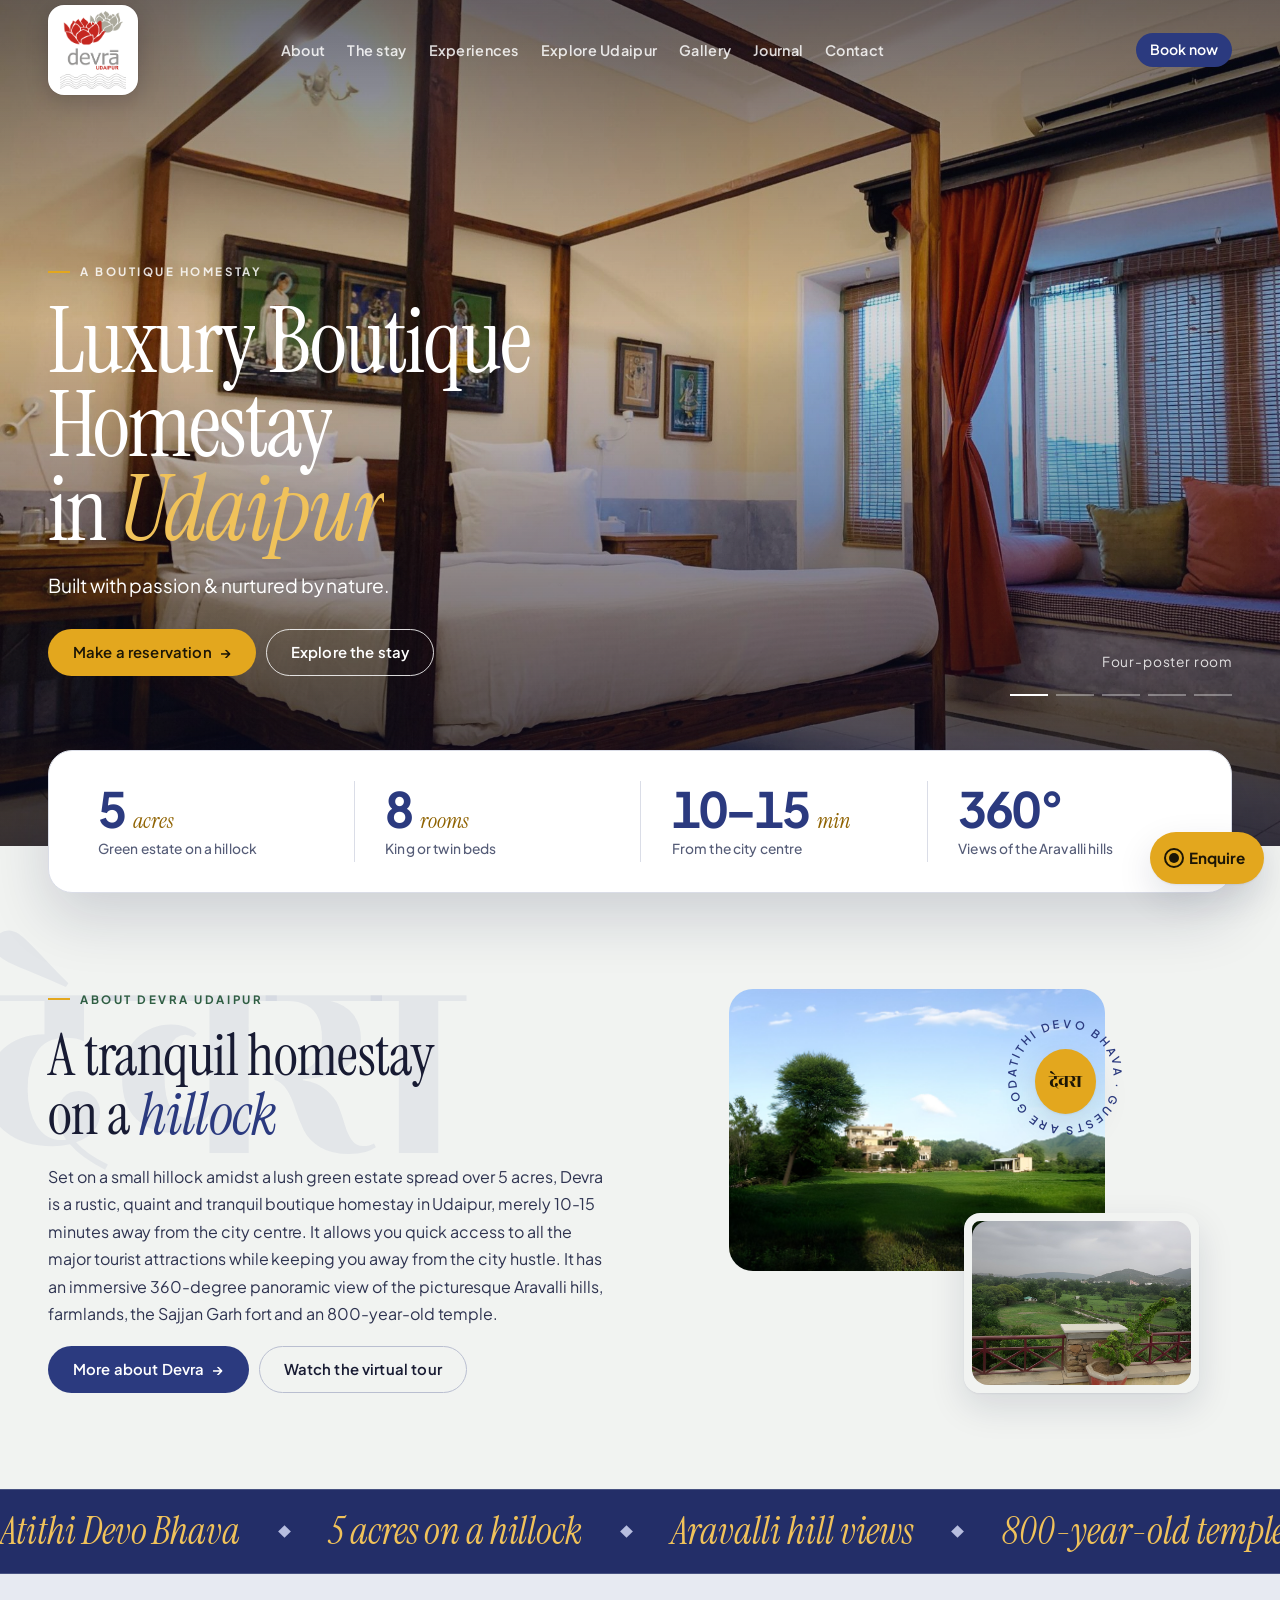
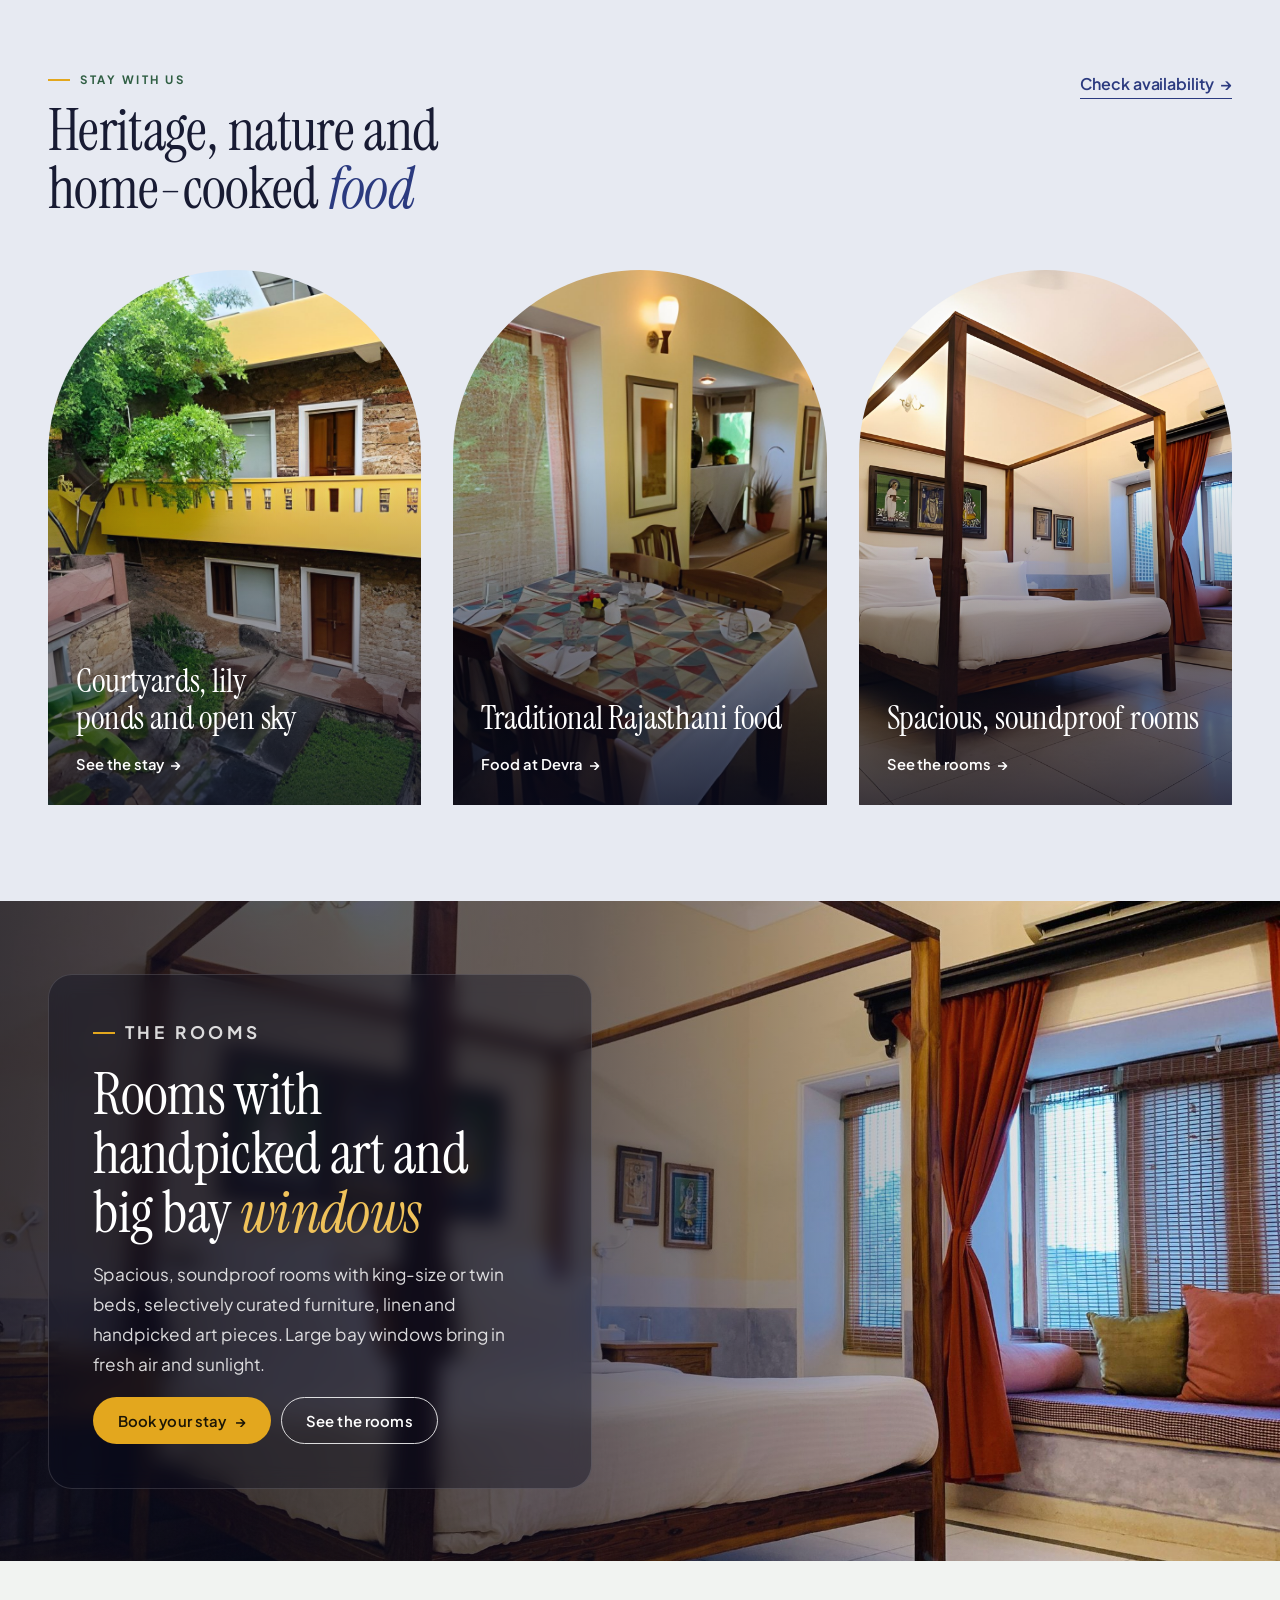
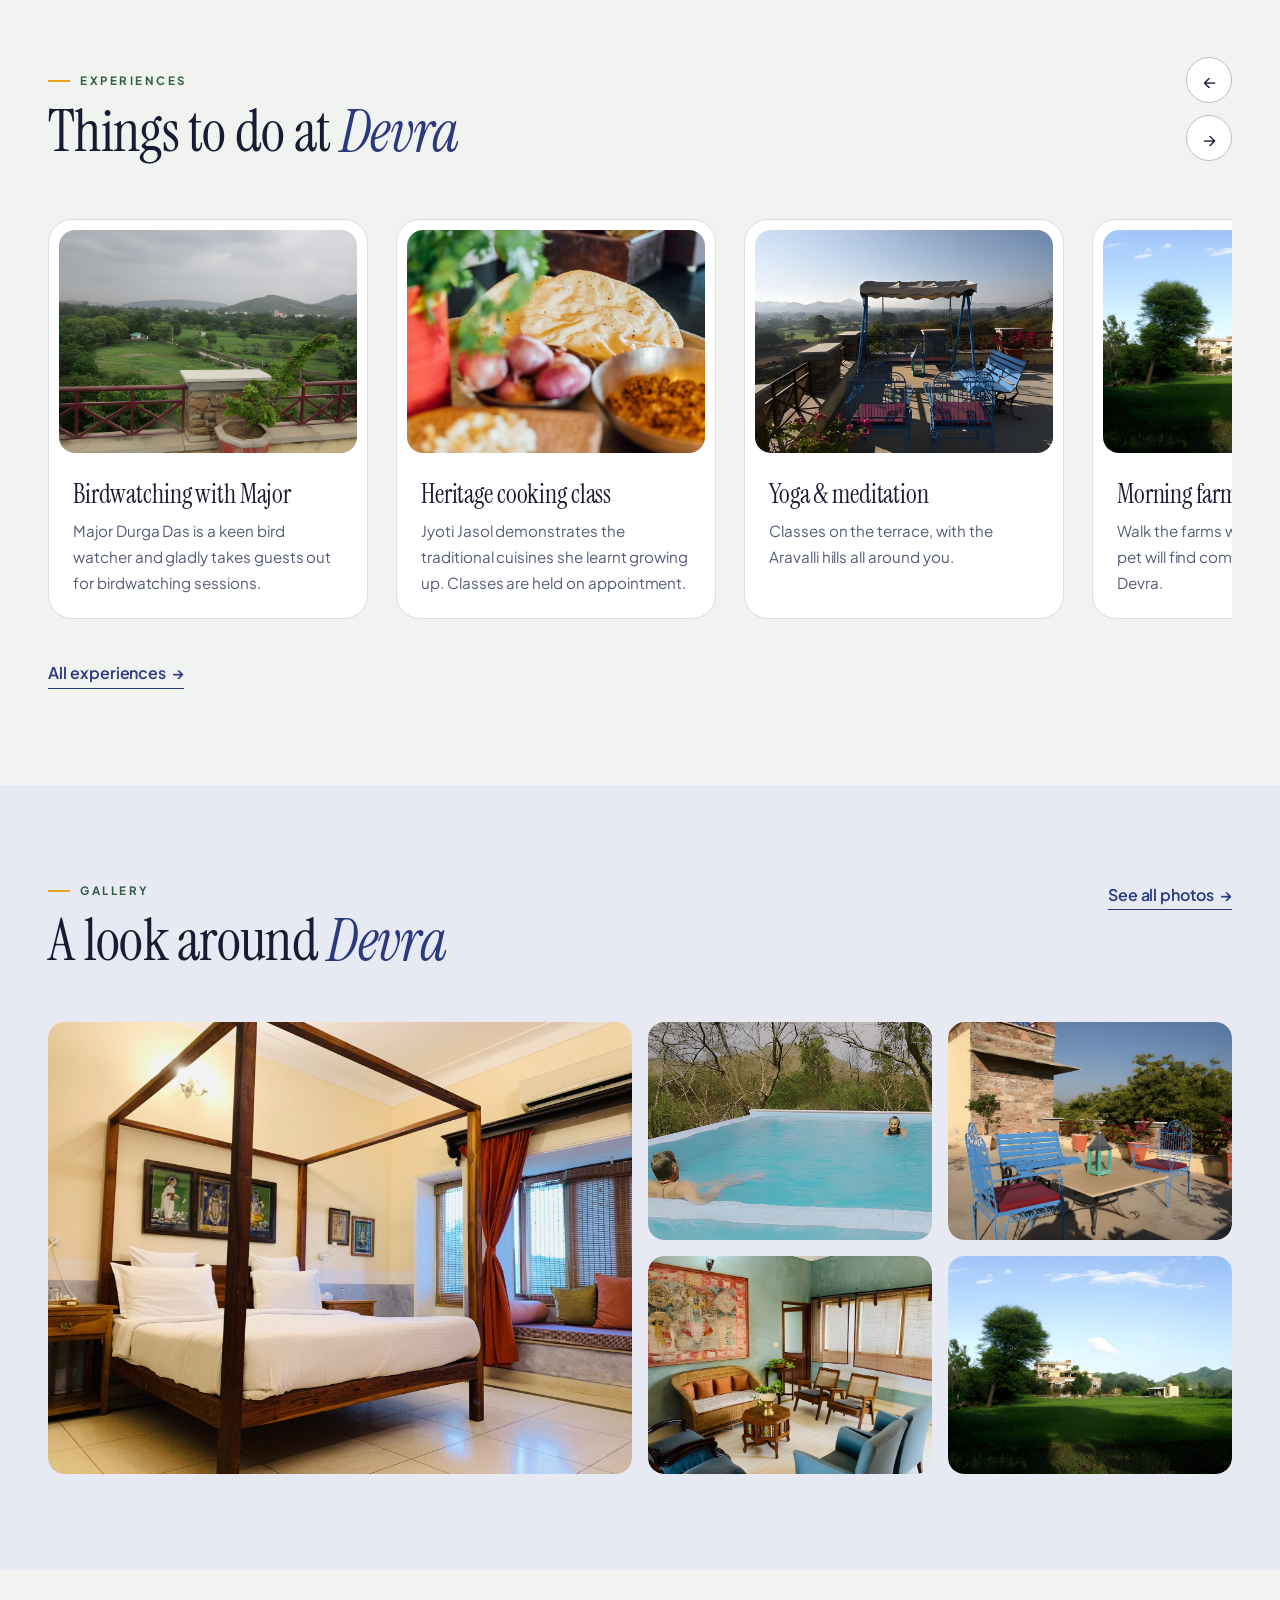
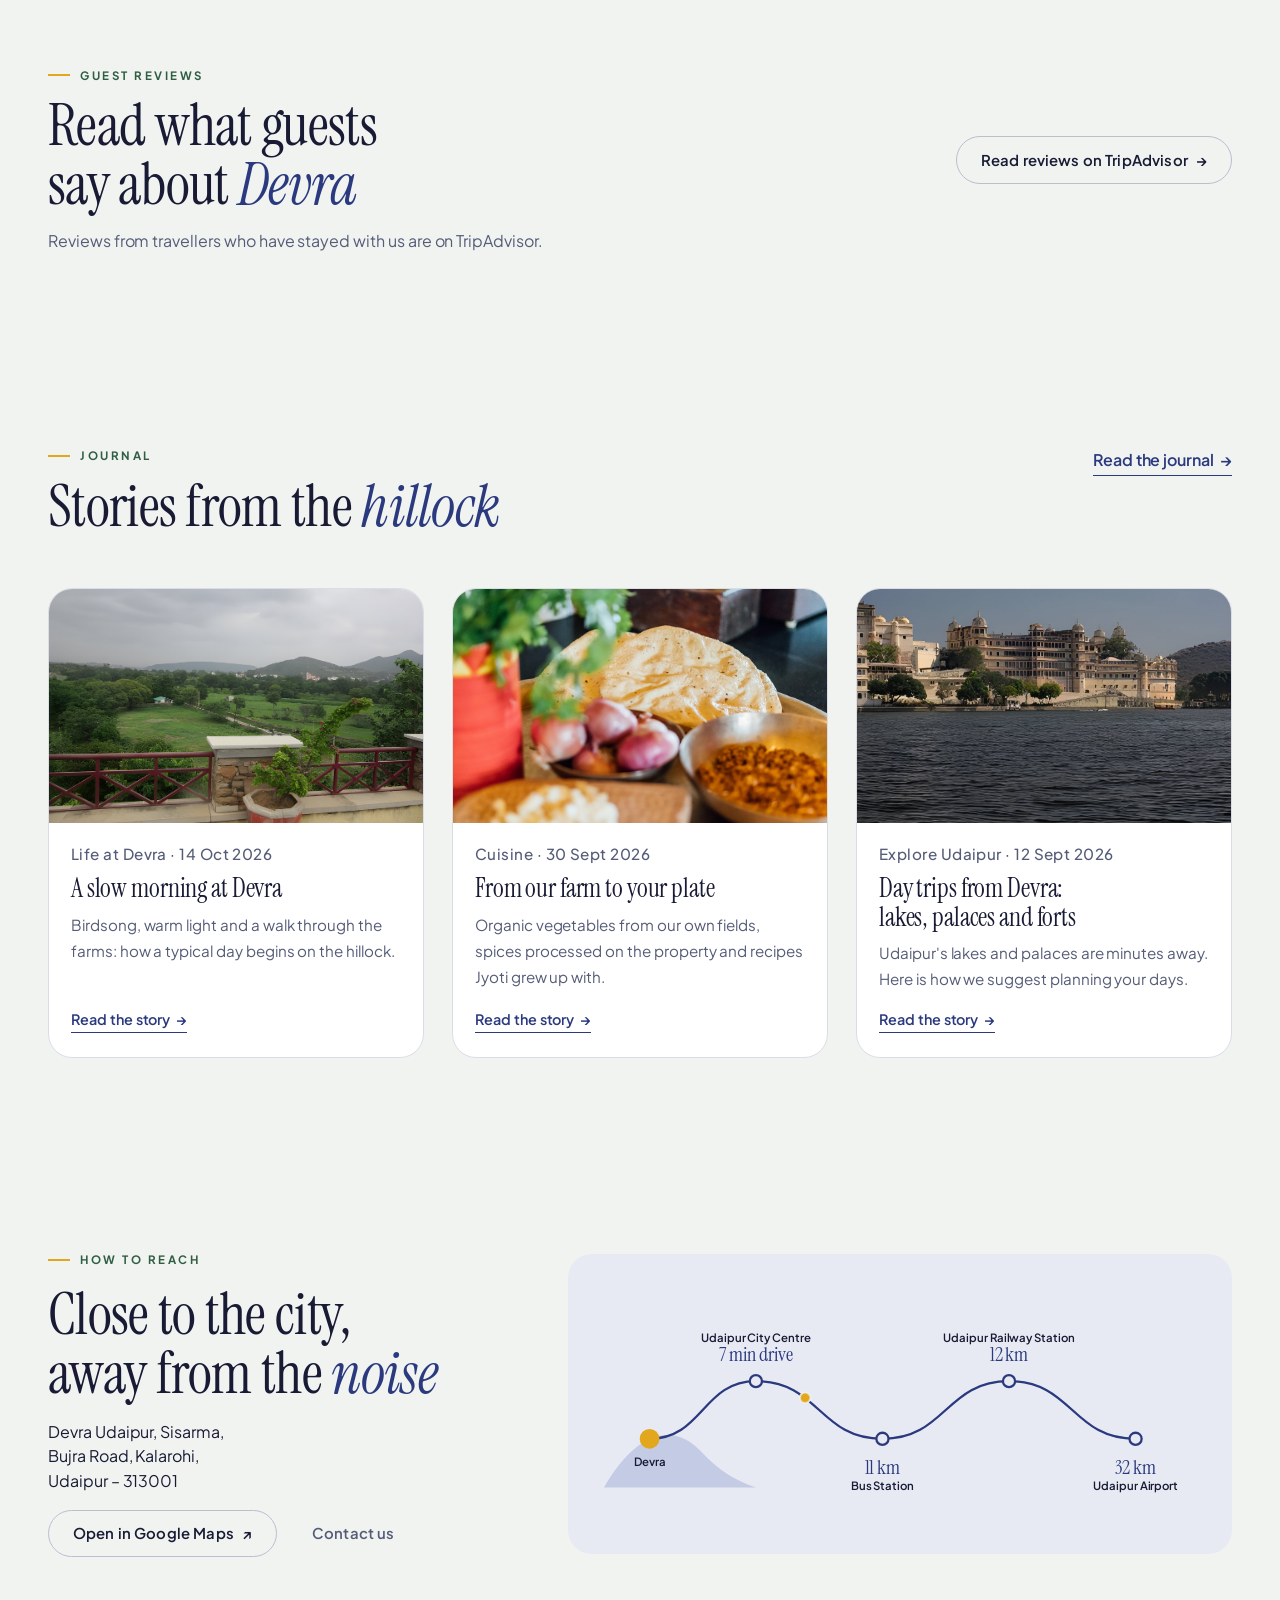
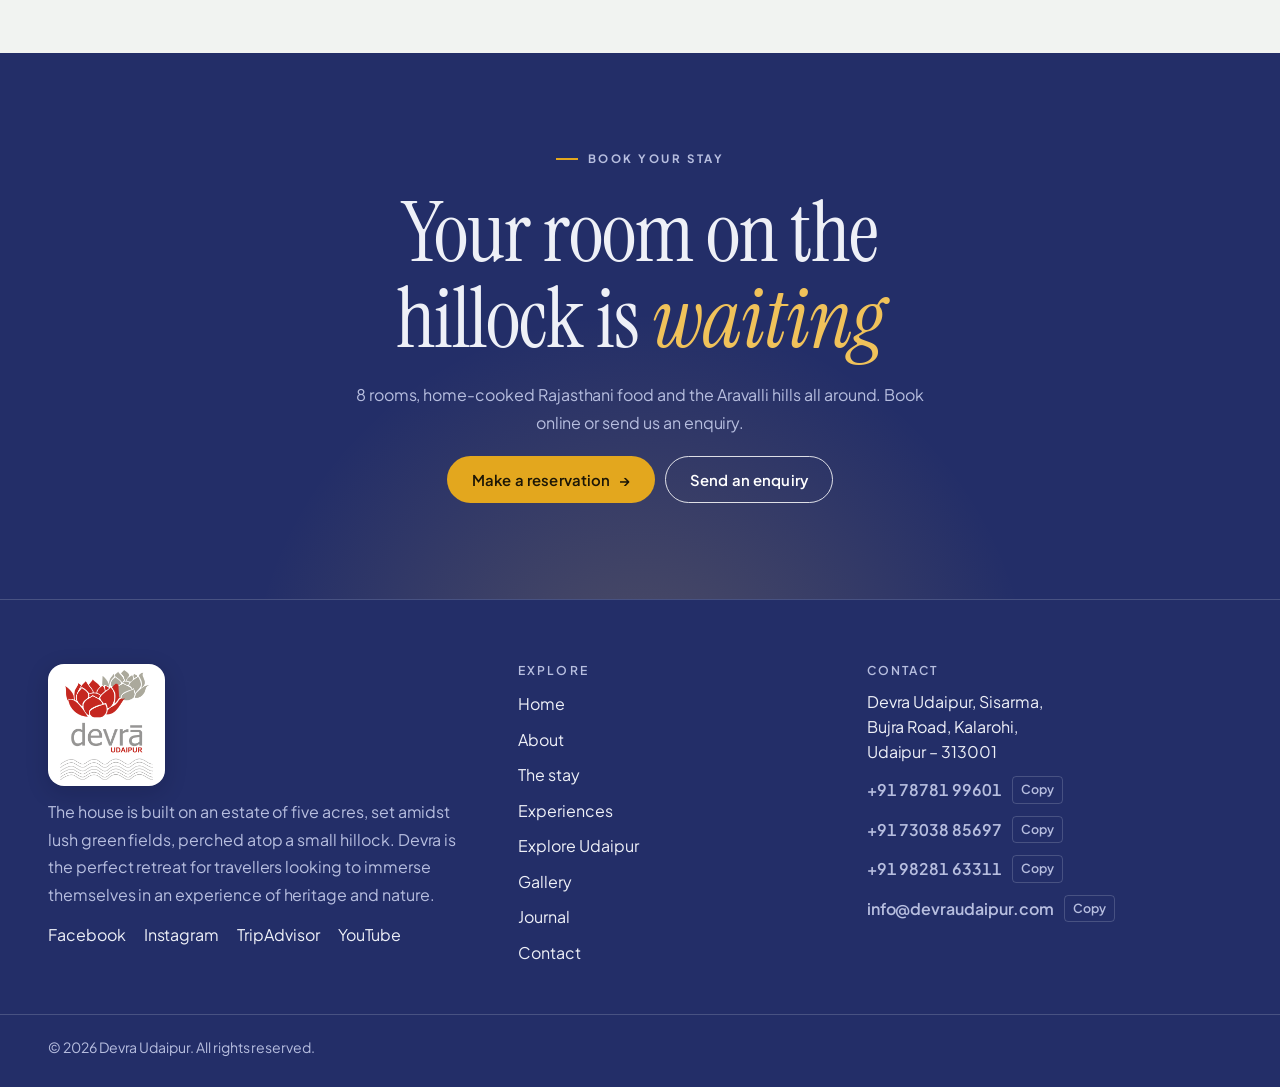
==== index.html @ f89c6b89 "Devra Udaipur website: multi-page redesign 9 pages, content in content.json, AI-sharpened photos, mo" ====
<!doctype html>
<html lang="en">
<head>
<meta charset="utf-8">
<meta name="viewport" content="width=device-width,initial-scale=1,viewport-fit=cover">
<title>Devra Udaipur – A Boutique Homestay</title>
<meta name="description" content="Luxury boutique homestay in Udaipur on a 5-acre estate with Aravalli views, an infinity pool, Rajasthani cuisine and 8 rooms. Pet friendly, 10–15 minutes from the city centre.">
<link rel="icon" type="image/png" href="images/m-logo.png">
<link rel="preconnect" href="https://fonts.googleapis.com">
<link rel="preconnect" href="https://fonts.gstatic.com" crossorigin>
<link rel="stylesheet" href="https://fonts.googleapis.com/css2?family=Instrument+Serif:ital@0;1&family=Plus+Jakarta+Sans:wght@400;500;600;700&family=Rozha+One&display=swap">
<style>:root{color-scheme:light;padding-top:env(safe-area-inset-top,0px);padding-bottom:env(safe-area-inset-bottom,0px)}body{margin:0;font:14px/1.4 system-ui,sans-serif}img{max-width:100%}[hidden]{display:none!important}</style>
<link rel="stylesheet" href="site.css">
</head>
<body>
<div id="app" data-page="home"></div>
<script id="site-data" type="application/json">{"rev":5,"updatedAt":"2026-10-21T13:30:00.000Z","settings":{"siteName":"Devra Udaipur","tagline":"A boutique homestay","heroTitle":"Luxury Boutique Homestay in Udaipur","heroSubtitle":"Built with passion & nurtured by nature.","bookingUrl":"https://www.secure-booking-engine.com/accounts/mJa2mGM072QL6Jv1PQn_Fw/properties/YCL864hEwW2Z-uip7zTu2Q/booking-engine/web/source/4wsctBw6Oq6j-g9XuxeRzQ/","phonePrimary":"+91 78781 99601","phonesOther":["+91 73038 85697","+91 98281 63311"],"whatsapp":"917878199601","email":"info@devraudaipur.com","address":"Devra Udaipur, Sisarma,\nBujra Road, Kalarohi,\nUdaipur – 313001","mapsUrl":"https://maps.google.com/?q=Devra+Udaipur","socials":{"facebook":"https://www.facebook.com/DevraUdaipurRajasthan/","instagram":"https://www.instagram.com/devraudaipur/","tripadvisor":"https://www.tripadvisor.in/Hotel_Review-g297672-d622398-Reviews-Devra_Udaipur-Udaipur_Udaipur_District_Rajasthan.html","youtube":"https://www.youtube.com/channel/UCvgLNHc2MwSQ90xaG2vx3SA"},"facts":[{"id":"f1","value":"5 acres","label":"Green estate on a hillock"},{"id":"f2","value":"8 rooms","label":"King or twin beds"},{"id":"f3","value":"10–15 min","label":"From the city centre"},{"id":"f4","value":"360°","label":"Views of the Aravalli hills"}],"reach":[{"id":"r1","label":"Udaipur City Centre","value":"7 min drive"},{"id":"r2","label":"Bus Station","value":"11 km"},{"id":"r3","label":"Udaipur Railway Station","value":"12 km"},{"id":"r4","label":"Udaipur Airport","value":"32 km"}],"footerAbout":"The house is built on an estate of five acres, set amidst lush green fields, perched atop a small hillock. Devra is the perfect retreat for travellers looking to immerse themselves in an experience of heritage and nature.","seoTitle":"Devra Udaipur – A Boutique Homestay","seoDescription":"Luxury boutique homestay in Udaipur on a 5-acre estate with Aravalli views, an infinity pool, Rajasthani cuisine and 8 rooms. Pet friendly, 10–15 minutes from the city centre.","logo":"m-logo","heroSlides":[{"id":"hs1","photo":"w-08","caption":""},{"id":"hs2","photo":"m-landscape","caption":""},{"id":"hs3","photo":"m-terrace","caption":""},{"id":"hs4","photo":"m-food-main","caption":""},{"id":"hs5","photo":"m-outside9","caption":""}],"marquee":["Atithi Devo Bhava","5 acres on a hillock","Aravalli hill views","800-year-old temple","Infinity pool","Rajasthani home cooking","Pet friendly","Solar powered","Birdwatching with Major"],"tourUrl":"https://www.youtube.com/channel/UCvgLNHc2MwSQ90xaG2vx3SA","ctaTitle":"Your room on the hillock is waiting","ctaText":"8 rooms, home-cooked Rajasthani food and the Aravalli hills all around. Book online or send us an enquiry."},"pages":{"about":{"title":"About Devra","lead":"A boutique homestay on five green acres, hosted by Major Durga Das and Jyoti Jasol.","photo":"m-terrace-view"},"stay":{"title":"The stay","lead":"Courtyards with lily ponds, an infinity pool and 8 spacious rooms.","photo":"w-08"},"experiences":{"title":"Experiences","lead":"Birdwatching, heritage cooking, yoga on the terrace and long farm walks.","photo":"m-food-main"},"udaipur":{"title":"Explore Udaipur","lead":"The City of Lakes, 10–15 minutes from Devra.","photo":null},"gallery":{"title":"Gallery","lead":"Life at Devra and around Udaipur.","photo":"w-32"},"journal":{"title":"Journal","lead":"Stories, food and travel notes from Devra.","photo":"x-04"}},"sections":{"home_about":{"eyebrow":"About Devra Udaipur","title":"A tranquil homestay on a hillock","body":"Set on a small hillock amidst a lush green estate spread over 5 acres, Devra is a rustic, quaint and tranquil boutique homestay in Udaipur, merely 10-15 minutes away from the city centre. It allows you quick access to all the major tourist attractions while keeping you away from the city hustle. It has an immersive 360-degree panoramic view of the picturesque Aravalli hills, farmlands, the Sajjan Garh fort and an 800-year-old temple.","photo":"m-landscape","photo2":"m-terrace-view"},"home_stay":{"eyebrow":"The stay","title":"Courtyards, lily ponds and open sky","body":"Encapsulated in 5 acres of lush greenery and heritage city line, Devra, a cozy homestay in Udaipur, has many quaint outdoor sitting arrangements and courtyards with lily ponds at every level for you to hang out with your loved ones, pets or just by yourself.","photo":"w-25"},"home_cuisine":{"eyebrow":"Cuisine","title":"Traditional Rajasthani food","body":"Our dining area caters to a wide range of requests from our guests. The food is prepared in traditional Rajasthani style for all our guests, giving them the true, authentic experience of Rajasthani cuisine.","photo":"w-58"},"home_room":{"eyebrow":"The rooms","title":"Spacious, soundproof rooms","body":"The rooms at Devra are spacious and soundproof. They come with either a king-size double bed or twin beds, with traditional yet contemporary architecture, selectively curated furniture, linen and handpicked art pieces.","photo":"w-11"},"about_devra":{"eyebrow":"About Devra","title":"A tribal temple where God resides","body":"Set on a small hillock amidst a lush green estate spread over 5 acres, Devra is a rustic, quaint and tranquil boutique homestay in Udaipur, merely 10-15 minutes away from the city centre. It allows you quick access to all the major tourist attractions while keeping you away from the city hustle. It has an immersive 360-degree panoramic view of the picturesque Aravalli hills, farmlands, the Sajjan Garh fort and an 800-year-old temple.\n\nIn the local language, ‘Devra’ translates to ‘a tribal temple where God resides’. True to its name, Devra believes in the core value of Indian hospitality, “Atithi Devo Bhava”, which literally means guests are gods. This pet-friendly homestay in Udaipur offers 8 rooms with all modern amenities. The refreshing country property has many nooks and corners for you to relax, read a book, paint or simply reflect, making it perfect for couple getaways, family vacations, staycations and artist retreats. Devra is also a great budget homestay in Udaipur, offering an affordable and authentic experience amidst natural beauty.","photo":"m-outside","photo2":"m-lounge8"},"about_hosts":{"eyebrow":"The hosts","title":"Major Durga Das and Jyoti Jasol","body":"Devra, the unique country homestay, is hosted by Major Durga Das (ex-Indian Army), fondly known as Major, and his wife Jyoti Jasol. The couple has been married for 30 years and belongs to the royal ancestral lines of The House of Bassi, Udaipur and the Rathores of Marwar, Jodhpur, respectively. Both Major and Jyoti are animal lovers and like to spend time with their guests and their pets, taking care of them personally during their stay. They will happily accompany you, whether going for morning walks in the farms or spending an evening getting to know Udaipur and Rajasthani culture.\n\nTheir hospitality is deeply rooted in their large joint family backgrounds, and both have been associated as culture consultants with leading hotel groups in the country, like the Oberoi group and the Udaipur palace, for their events and public relations. Growing up, Jyoti witnessed and learnt the traditional cuisines, and she thrives on sharing them through her food for the guests at Devra. She often conducts heritage cooking classes on appointment, offering a true cultural stay in Udaipur.","photo":"x-04"},"stay_leisure":{"eyebrow":"Leisure & lounges","title":"Nooks and corners for slow days","body":"Encapsulated in 5 acres of lush greenery and heritage city line, Devra has many quaint outdoor sitting arrangements and courtyards with lily ponds at every level for you to hang out with your loved ones, pets or just by yourself. The property is surrounded by farmlands and fields, giving a vast open canvas for family get-togethers, events, special occasions, team bonding activities and office get-togethers.\n\nYou will find a lot of nooks and corners to read, meditate, practise yoga or paint during your time at Devra. Each floor has common spaces open on three sides that let you feel the outdoors while being inside: the central courtyard, pool, dining area and terrace.","photo":"m-lounge7","photo2":"w-18"},"stay_rooms":{"eyebrow":"Rooms","title":"8 rooms with king or twin beds","body":"The rooms at Devra are spacious and soundproof, with either a king-size double bed or twin beds. Traditional yet contemporary architecture meets selectively curated furniture, linen and handpicked art pieces.\n\nLarge bay windows and living areas open on three sides give you the feel of being outdoors, with fresh air and sunlight, while you are indoors.","items":["Air conditioning","Electric kettle with tea & coffee supplies","Telephone and writing desk","Large bay windows","Attached bathroom","24x7 running hot water","Space for an extra bed"],"photo":"w-13"},"stay_facilities":{"eyebrow":"Facilities & amenities","title":"Modern comfort, rustic décor","body":"Devra offers multiple modern amenities for your comfort amidst nature and heritage-rich rustic décor. It has an infinity pool with a scenic view of the Udaipur city line for you to relax and unwind.\n\nSame-day laundry and taxi services are available, and airport and railway station pickup and drop can be arranged on prior booking. Free Wi-Fi lets you take a staycation and keep up with your remote work schedule.","items":["Infinity pool with city-line view","Air-conditioned rooms","Free Wi-Fi","Same-day laundry","Taxi service","Airport & railway station pickup on prior booking"],"photo":"m-pool"},"stay_perfect":{"eyebrow":"Perfect for","title":"Couples, families, pets and solo travellers","body":"Devra is perfect for couples, families with pets, friends and family get-togethers, business leisure, solo travellers, groups of friends, weekend getaways and tourists. Its doors are always open if you are looking for some quiet time away from the hustle of daily life, or if you want to explore Udaipur and retire comfortably at the end of the day.\n\nDevra takes pride in being safe and friendly for solo women travellers from across the globe, and is a great place for a staycation where you can work while cradled in nature. Travelling with your furry companions? Devra is a pet-friendly homestay, so they can come along too.","items":["Couples","Families with pets","Friends & family get-togethers","Solo women travellers","Business leisure","Weekend getaways","Staycations & remote work"],"photo":"m-terrace"},"exp_intro":{"eyebrow":"Around Devra","title":"A typical day begins with birdsong","body":"There is a lot you can do around Devra. Bicycling tours to nearby areas and yoga and meditation classes on the terrace are big hits with guests. Major Durga Das, a keen bird watcher himself, will gladly take you birdwatching, while his wife Jyoti Jasol can take you on a culinary tour with her heritage cooking demonstrations.\n\nThey would love to give you company on your morning walks as well, and your fur baby will find company with the pets of Devra. A typical day here starts with chirping birds and mellow, warm sunlight knocking at your door. The fresh air will sweep you away as you sip your morning beverage and watch your pets play in the open land.","photo":"m-terrace4","photo2":"m-guests-dancing"},"exp_culinary":{"eyebrow":"Culinary","title":"Farm to plate, supervised by Jyoti","body":"The food at Devra is a prime attraction: tasty, appetising and made with organic vegetables from our own farms. A farm-to-plate approach means fresh fruits, vegetables and spices, free from toxic chemicals. You will witness and eat authentic Rajasthani cuisine made with love and supervised by Jyoti Jasol herself.\n\nApart from Rajasthani cuisine, there is a variety of North Indian dishes, and food can be customised to your taste and requirements. Kitchen regulars like pasta, noodles and sandwiches are available on request. Most of the spices are processed by locals at the property itself, and every dish tells the story of Rajasthani food and how it is produced.","photo":"w-59"},"exp_community":{"eyebrow":"Art, craft & community","title":"Local hands, solar power","body":"Major Durga Das and Jyoti Jasol have not only opened their doors to travellers from across the globe but also created employment and empowerment for local village women, whom you will often see at work during your stay. The property's electricity comes entirely from solar power, a step towards sustainable hospitality and a smaller carbon footprint.\n\nMany local artisans nearby make arts and crafts indigenous to the area. You can support them by buying their work and carrying a souvenir back for yourself or your loved ones.","photo":"w-52"},"udaipur_about":{"eyebrow":"About Udaipur","title":"The City of Lakes","body":"Known as the ‘Venice of the East’, Udaipur is also called ‘the City of Lakes’ for the many lakes set into its picturesque city line against the Aravalli hills. While the lakes bring serenity, the palaces bring majesty to a city filled with warm culture and spectacular hospitality.\n\nWhether you are planning a solo trip, a trip with friends, a romantic getaway or your wedding, Udaipur has you covered with its colourful ambience, respectful culture and delicious food. With spectacular sunsets and earthiness, there is something for everyone: art and crafts, rich heritage and history, or simply walking the city on a food trail of your own.","photo":"m-fatehsagar"},"udaipur_places":{"eyebrow":"Places to visit","title":"Lakes, temples, forts and safaris","body":"From lakes to jungle safaris to temples and forts, Udaipur has everything you might imagine in a lake city set in a desert land. Fateh Sagar Lake and Lake Pichola both offer boat rides. Among the city's temples are Eklingji, Jagdish Temple, Srinathji and Karni Mata. Kumbhalgarh Wildlife Sanctuary and Kumbhalgarh Fort make a stunning day out, and the markets are full of local handicrafts, textiles and souvenirs."},"udaipur_mustdo":{"eyebrow":"Must do in Udaipur","title":"Sunset on Lake Pichola, and a fort with a 36 km wall","body":"When in Udaipur, visit the iconic Lake Palace, now a luxury 5-star hotel, and the City Palace on the bank of Lake Pichola for its massive courtyards and elaborate paintings. Don't miss the sunset boat ride on Lake Pichola. Eklingji Temple, 22 km from Udaipur, is one of the most popular spots for its religious and cultural significance.\n\nTrekking fans can head to Kumbhalgarh, 82 km away. Its fort wall stretches 36 km, the longest in India and second in the world only to the Great Wall of China, and there is a wildlife sanctuary too. Finish at Bagore ki Haveli Museum, whose cultural shows bring Rajasthan's history and performing arts to life.","photo":"m-citypalace"},"contact_intro":{"eyebrow":"Enquire","title":"Plan your stay at Devra","body":"Tell us your dates and how many of you are coming. Your message opens in WhatsApp, ready to send to us. You can also call or email us directly.","photo":"m-outside"},"home_band":{"eyebrow":"The rooms","title":"Rooms with handpicked art and big bay windows","body":"Spacious, soundproof rooms with king-size or twin beds, selectively curated furniture, linen and handpicked art pieces. Large bay windows bring in fresh air and sunlight.","photo":"w-08"},"stay_band":{"eyebrow":"Leisure & lounges","title":"Common spaces open on three sides","body":"Each floor has common spaces open on three sides, so you feel the outdoors while you are inside. Find a corner to read, meditate, practise yoga or paint.","photo":"w-32"}},"media":[{"id":"m-logo","assetId":"9bac456a1a9855ec3ad061dea222e26f","caption":"Devra Udaipur logo","category":"Brand","sourceUrl":"https://devraudaipur.in/wp-content/uploads/2021/06/Org-w_o-Border-.png","featured":false,"showInGallery":false,"w":709,"h":840,"file":"m-logo.png"},{"id":"m-landscape","assetId":"71f98ab564fa3b357c8e79533ba175e7","caption":"Devra and its green estate","category":"Estate","sourceUrl":"https://devraudaipur.in/wp-content/uploads/2021/06/1.-Devra-Landscape-view-1.jpg","featured":true,"showInGallery":true,"w":1800,"h":1138,"rank":5,"file":"m-landscape.jpg"},{"id":"m-terrace-view","assetId":"2f2ecc05d555b35d4edec8303358fdf2","caption":"View from the terrace","category":"Estate","sourceUrl":"https://devraudaipur.in/wp-content/uploads/2021/06/9.-View-from-Terrace-.jpg","featured":false,"showInGallery":true,"w":1800,"h":1138,"file":"m-terrace-view.jpg"},{"id":"m-terrace","assetId":"56053d4cfc5db513fb47d01ea1edf8fc","caption":"The terrace","category":"Estate","sourceUrl":"https://devraudaipur.in/wp-content/uploads/2021/06/7.-Devra-Terrace-1.jpg","featured":true,"showInGallery":true,"w":1800,"h":1138,"rank":3,"file":"m-terrace.jpg"},{"id":"m-outside","assetId":"769ab46f4ffdab8c537c68f8f5eb02bc","caption":"The verandah","category":"Estate","sourceUrl":"https://devraudaipur.in/wp-content/uploads/2021/06/8.-Devra-Outside1.jpg","featured":false,"showInGallery":true,"w":1800,"h":1138,"file":"m-outside.jpg"},{"id":"m-outside9","assetId":"344297194aa01e4d10a554e44062e03d","caption":"The central courtyard","category":"Estate","sourceUrl":"https://devraudaipur.in/wp-content/uploads/2021/06/3.-Devra-Outside-9.jpg","featured":false,"showInGallery":true,"w":1800,"h":1138,"file":"m-outside9.jpg"},{"id":"w-24","assetId":"2e14c67f9974749232cf68d00583184a","caption":"Balconies through the trees","category":"Estate","sourceUrl":"https://devraudaipur.in/wp-content/uploads/2025/08/WhatsApp-Image-2025-08-03-at-2.20.16-PM-2.jpeg","featured":false,"showInGallery":true,"w":900,"h":1200,"file":"w-24.jpg"},{"id":"w-25","assetId":"2efc8934135e7773de99210c5e7c3939","caption":"The house and its balconies","category":"Estate","sourceUrl":"https://devraudaipur.in/wp-content/uploads/2025/08/WhatsApp-Image-2025-08-03-at-2.20.15-PM.jpeg","featured":false,"showInGallery":true,"w":900,"h":1200,"file":"w-25.jpg"},{"id":"w-29","assetId":"6c0c5200fb65bb16cfea7a9f2ae3b2f5","caption":"Garden path","category":"Estate","sourceUrl":"https://devraudaipur.in/wp-content/uploads/2025/08/WhatsApp-Image-2025-08-03-at-2.21.51-PM-13.jpeg","featured":false,"showInGallery":true,"w":1200,"h":900,"file":"w-29.jpg"},{"id":"w-31","assetId":"1d6725dbd971e8a451252e2089dea0ee","caption":"Garden blooms","category":"Estate","sourceUrl":"https://devraudaipur.in/wp-content/uploads/2025/08/WhatsApp-Image-2025-08-03-at-2.21.51-PM-11.jpeg","featured":false,"showInGallery":true,"w":900,"h":1200,"file":"w-31.jpg"},{"id":"w-42","assetId":"01dcb7f7ff3d18082ba61b39b7e6001e","caption":"Terrace seating","category":"Estate","sourceUrl":"https://devraudaipur.in/wp-content/uploads/2025/08/WhatsApp-Image-2025-08-03-at-2.21.50-PM.jpeg","featured":false,"showInGallery":true,"w":900,"h":1200,"file":"w-42.jpg"},{"id":"w-43","assetId":"72a53a6eea2096b6b6f448dbcb6ff847","caption":"Flowers in the garden","category":"Estate","sourceUrl":"https://devraudaipur.in/wp-content/uploads/2025/08/WhatsApp-Image-2025-08-03-at-2.20.16-PM-9.jpeg","featured":false,"showInGallery":true,"w":900,"h":1200,"file":"w-43.jpg"},{"id":"w-47","assetId":"d77b1a8398c7fb48fc3b3002811b90bd","caption":"The house from the garden","category":"Estate","sourceUrl":"https://devraudaipur.in/wp-content/uploads/2025/08/WhatsApp-Image-2025-08-03-at-2.20.16-PM-5.jpeg","featured":false,"showInGallery":true,"w":1200,"h":900,"file":"w-47.jpg"},{"id":"w-48","assetId":"c3d7f1ef986a2b3368299934be2fb8a6","caption":"Garden steps up to the house","category":"Estate","sourceUrl":"https://devraudaipur.in/wp-content/uploads/2025/08/WhatsApp-Image-2025-08-03-at-2.20.16-PM-4.jpeg","featured":false,"showInGallery":true,"w":900,"h":1200,"file":"w-48.jpg"},{"id":"w-56","assetId":"39ca68e02745790d84896a6667753f32","caption":"Garden seating with hill views","category":"Estate","sourceUrl":"https://devraudaipur.in/wp-content/uploads/2025/08/WhatsApp-Image-2025-07-17-at-1.16.14-PM-1-scaled.jpeg","featured":false,"showInGallery":true,"w":1200,"h":900,"file":"w-56.jpg"},{"id":"m-terrace4","assetId":"63fced4e4aa773b8169f7f891547c918","caption":"Terrace seating with a view","category":"Estate","sourceUrl":"https://devraudaipur.in/wp-content/uploads/2021/07/12.Devra-Terrace-4.jpg","featured":false,"showInGallery":true,"w":1200,"h":800,"file":"m-terrace4.jpg"},{"id":"m-pool","assetId":"a066f613aca36985da654e722160ea88","caption":"Infinity pool","category":"Pool","sourceUrl":"https://devraudaipur.in/wp-content/uploads/2021/06/5-Pool-3.png","featured":true,"showInGallery":true,"w":1316,"h":832,"rank":2,"file":"m-pool.jpg"},{"id":"w-08","assetId":"55492be1c12f24b3a1833e1a9d63fc91","caption":"Four-poster room","category":"Rooms","sourceUrl":"https://devraudaipur.in/wp-content/uploads/2025/08/WhatsApp-Image-2025-08-03-at-2.48.54-PM-scaled.jpeg","featured":true,"showInGallery":true,"w":2000,"h":1500,"rank":1,"file":"w-08.jpg"},{"id":"w-01","assetId":"e74eb4329063d0924f34a1caaa3826d2","caption":"Balcony sitting area","category":"Rooms","sourceUrl":"https://devraudaipur.in/wp-content/uploads/2025/08/WhatsApp-Image-2025-08-03-at-2.48.57-PM-2-scaled.jpeg","featured":false,"showInGallery":true,"w":1800,"h":1350,"file":"w-01.jpg"},{"id":"w-02","assetId":"b7f54730069b94cb986785f7c26d330b","caption":"Window seat on the balcony","category":"Rooms","sourceUrl":"https://devraudaipur.in/wp-content/uploads/2025/08/WhatsApp-Image-2025-08-03-at-2.48.57-PM-1-scaled.jpeg","featured":false,"showInGallery":true,"w":1350,"h":1800,"file":"w-02.jpg"},{"id":"w-04","assetId":"f70992dbc569d608d7b3cdc153ce67f0","caption":"Balcony with a view","category":"Rooms","sourceUrl":"https://devraudaipur.in/wp-content/uploads/2025/08/WhatsApp-Image-2025-08-03-at-2.48.56-PM-2-scaled.jpeg","featured":false,"showInGallery":true,"w":1350,"h":1800,"file":"w-04.jpg"},{"id":"w-07","assetId":"76a4fe4b0f97f83528245c0a0d4e8962","caption":"Window seat","category":"Rooms","sourceUrl":"https://devraudaipur.in/wp-content/uploads/2025/08/WhatsApp-Image-2025-08-03-at-2.48.55-PM-1-scaled.jpeg","featured":false,"showInGallery":true,"w":1350,"h":1800,"file":"w-07.jpg"},{"id":"w-10","assetId":"f499638e48960215ea0cdacb4d662aec","caption":"Four-poster room with a window seat","category":"Rooms","sourceUrl":"https://devraudaipur.in/wp-content/uploads/2025/08/WhatsApp-Image-2025-08-03-at-2.48.54-PM-1-scaled.jpeg","featured":false,"showInGallery":true,"w":1800,"h":1350,"file":"w-10.jpg"},{"id":"w-11","assetId":"a9dd454e01d1b6aea6647ddcb5150f29","caption":"Four-poster room","category":"Rooms","sourceUrl":"https://devraudaipur.in/wp-content/uploads/2025/08/WhatsApp-Image-2025-08-03-at-2.48.53-PM-3-scaled.jpeg","featured":false,"showInGallery":true,"w":1350,"h":1800,"file":"w-11.jpg"},{"id":"w-12","assetId":"593c02833a0ca60878c05b58881a6a21","caption":"A bright double room","category":"Rooms","sourceUrl":"https://devraudaipur.in/wp-content/uploads/2025/08/WhatsApp-Image-2025-08-03-at-2.48.53-PM-2-1-scaled.jpeg","featured":false,"showInGallery":true,"w":1800,"h":1350,"file":"w-12.jpg"},{"id":"w-13","assetId":"02ccf7698e1b4a32dc7c71a08f3f715c","caption":"Room with paintings above the bed","category":"Rooms","sourceUrl":"https://devraudaipur.in/wp-content/uploads/2025/08/WhatsApp-Image-2025-08-03-at-2.48.53-PM-1-scaled.jpeg","featured":false,"showInGallery":true,"w":1350,"h":1800,"file":"w-13.jpg"},{"id":"w-15","assetId":"1086d98810faa5fc2efeb69f91dea39f","caption":"Four-poster room","category":"Rooms","sourceUrl":"https://devraudaipur.in/wp-content/uploads/2025/08/WhatsApp-Image-2025-08-03-at-2.48.52-PM-1-scaled.jpeg","featured":false,"showInGallery":true,"w":1350,"h":1800,"file":"w-15.jpg"},{"id":"w-16","assetId":"41a2e0d6cdec4ef4edc3f43631e37a6c","caption":"A sunny yellow room","category":"Rooms","sourceUrl":"https://devraudaipur.in/wp-content/uploads/2025/08/WhatsApp-Image-2025-08-03-at-2.21.51-PM.jpeg","featured":false,"showInGallery":true,"w":1800,"h":1350,"file":"w-16.jpg"},{"id":"w-17","assetId":"2e2c9d35f87ca4d9ffd1759e213742f2","caption":"Window seat with orange curtains","category":"Rooms","sourceUrl":"https://devraudaipur.in/wp-content/uploads/2025/08/WhatsApp-Image-2025-08-03-at-2.21.51-PM-7.jpeg","featured":false,"showInGallery":true,"w":1350,"h":1800,"file":"w-17.jpg"},{"id":"w-20","assetId":"df3d68eeb82dca03c2fb1f627012e3b6","caption":"Green room with a carved bed","category":"Rooms","sourceUrl":"https://devraudaipur.in/wp-content/uploads/2025/08/WhatsApp-Image-2025-08-03-at-2.21.51-PM-4.jpeg","featured":false,"showInGallery":true,"w":1350,"h":1800,"file":"w-20.jpg"},{"id":"w-21","assetId":"70c71bce5e5a870f35d0d01eb0dd1a0d","caption":"Window seat","category":"Rooms","sourceUrl":"https://devraudaipur.in/wp-content/uploads/2025/08/WhatsApp-Image-2025-08-03-at-2.21.51-PM-3.jpeg","featured":false,"showInGallery":true,"w":1350,"h":1800,"file":"w-21.jpg"},{"id":"w-22","assetId":"3698915a152afe5ad8656c5799ec6698","caption":"A green room","category":"Rooms","sourceUrl":"https://devraudaipur.in/wp-content/uploads/2025/08/WhatsApp-Image-2025-08-03-at-2.21.51-PM-2.jpeg","featured":false,"showInGallery":true,"w":1800,"h":1350,"file":"w-22.jpg"},{"id":"w-23","assetId":"cd1fd1bf70c513c1f86f77c19ac38a19","caption":"A sunny yellow room","category":"Rooms","sourceUrl":"https://devraudaipur.in/wp-content/uploads/2025/08/WhatsApp-Image-2025-08-03-at-2.21.51-PM-1.jpeg","featured":false,"showInGallery":true,"w":1800,"h":1350,"file":"w-23.jpg"},{"id":"m-bed","assetId":"0397ab6347c96dc73a9971c024139652","caption":"A room with a four-poster bed","category":"Rooms","sourceUrl":"https://devraudaipur.in/wp-content/uploads/2021/06/4.-Devra-Bed-2.jpg","featured":false,"showInGallery":true,"w":1800,"h":1141,"file":"m-bed.jpg"},{"id":"w-26","assetId":"69f5ff75cbb68a032e5dd4c2d8a4134c","caption":"A double room","category":"Rooms","sourceUrl":"https://devraudaipur.in/wp-content/uploads/2025/08/WhatsApp-Image-2025-08-03-at-2.20.15-PM-1.jpeg","featured":false,"showInGallery":true,"w":900,"h":1200,"file":"w-26.jpg"},{"id":"w-45","assetId":"ac7cecc2770e426fbcfc89f8fa5d6568","caption":"A double room","category":"Rooms","sourceUrl":"https://devraudaipur.in/wp-content/uploads/2025/08/WhatsApp-Image-2025-08-03-at-2.20.16-PM-7.jpeg","featured":false,"showInGallery":true,"w":900,"h":1200,"file":"w-45.jpg"},{"id":"w-46","assetId":"1e46cdcea63f9a2463df259983e92d59","caption":"A room with a reading chair","category":"Rooms","sourceUrl":"https://devraudaipur.in/wp-content/uploads/2025/08/WhatsApp-Image-2025-08-03-at-2.20.16-PM-6.jpeg","featured":false,"showInGallery":true,"w":900,"h":1200,"file":"w-46.jpg"},{"id":"w-49","assetId":"f696503b2f9b7e0f3f0fbb5d7a9401db","caption":"A room with red armchairs","category":"Rooms","sourceUrl":"https://devraudaipur.in/wp-content/uploads/2025/08/WhatsApp-Image-2025-08-03-at-2.20.16-PM-3.jpeg","featured":false,"showInGallery":true,"w":1200,"h":900,"file":"w-49.jpg"},{"id":"w-50","assetId":"0624479448d87bb7087a3b322a052325","caption":"Bathroom","category":"Rooms","sourceUrl":"https://devraudaipur.in/wp-content/uploads/2025/08/WhatsApp-Image-2025-08-03-at-2.20.16-PM-1.jpeg","featured":false,"showInGallery":true,"w":900,"h":1200,"file":"w-50.jpg"},{"id":"w-54","assetId":"b5de475f4297313b725d9ac8956ff9ae","caption":"A room with an antique bed","category":"Rooms","sourceUrl":"https://devraudaipur.in/wp-content/uploads/2025/08/WhatsApp-Image-2025-07-17-at-1.16.21-PM-scaled.jpeg","featured":false,"showInGallery":true,"w":900,"h":1200,"file":"w-54.jpg"},{"id":"w-32","assetId":"2c8d9c15e5c5aee2b9ceae579aecf54a","caption":"The living room","category":"Lounges","sourceUrl":"https://devraudaipur.in/wp-content/uploads/2025/08/WhatsApp-Image-2025-08-03-at-2.21.51-PM-10.jpeg","featured":false,"showInGallery":true,"w":1350,"h":1800,"file":"w-32.jpg"},{"id":"w-18","assetId":"c1bd050e052d725a2445150ab7196fed","caption":"Lounge with a painted mural","category":"Lounges","sourceUrl":"https://devraudaipur.in/wp-content/uploads/2025/08/WhatsApp-Image-2025-08-03-at-2.21.51-PM-6-1.jpeg","featured":true,"showInGallery":true,"w":1800,"h":1350,"rank":4,"file":"w-18.jpg"},{"id":"m-lounge7","assetId":"c97482fef7424ad59379c30b36872e41","caption":"The lounge","category":"Lounges","sourceUrl":"https://devraudaipur.in/wp-content/uploads/2021/06/2.-Devra-Lounge-7.jpg","featured":false,"showInGallery":true,"w":1800,"h":1138,"file":"m-lounge7.jpg"},{"id":"m-lounge8","assetId":"f5938488fcd5700a4152cfdf298ea343","caption":"The colourful sitting room","category":"Lounges","sourceUrl":"https://devraudaipur.in/wp-content/uploads/2021/06/6.-Devra-Lounge-8.jpg","featured":false,"showInGallery":true,"w":1800,"h":1138,"file":"m-lounge8.jpg"},{"id":"w-33","assetId":"df800f599de2b5744004620a516739f9","caption":"Sitting area with big windows","category":"Lounges","sourceUrl":"https://devraudaipur.in/wp-content/uploads/2025/08/WhatsApp-Image-2025-08-03-at-2.21.51-PM-9.jpeg","featured":false,"showInGallery":true,"w":900,"h":1200,"file":"w-33.jpg"},{"id":"w-34","assetId":"81e390524ad90cf7159579653278ec57","caption":"The living room","category":"Lounges","sourceUrl":"https://devraudaipur.in/wp-content/uploads/2025/08/WhatsApp-Image-2025-08-03-at-2.21.51-PM-8.jpeg","featured":false,"showInGallery":true,"w":900,"h":1200,"file":"w-34.jpg"},{"id":"w-53","assetId":"ae8088908c50447e7a0b76acc98c85e3","caption":"Sitting room","category":"Lounges","sourceUrl":"https://devraudaipur.in/wp-content/uploads/2025/08/WhatsApp-Image-2025-07-17-at-1.16.22-PM-scaled.jpeg","featured":false,"showInGallery":true,"w":900,"h":1200,"file":"w-53.jpg"},{"id":"w-60","assetId":"01e316856522280792798d22ccd1b276","caption":"Sitting area by the stone wall","category":"Lounges","sourceUrl":"https://devraudaipur.in/wp-content/uploads/2025/08/WhatsApp-Image-2025-07-17-at-1.15.51-PM-scaled.jpeg","featured":false,"showInGallery":true,"w":900,"h":1200,"file":"w-60.jpg"},{"id":"m-food-main","assetId":"dbfbe7f5ea535bf5951978ac45ff011b","caption":"Home-cooked Rajasthani food","category":"Cuisine","sourceUrl":"https://devraudaipur.in/wp-content/uploads/2021/06/1.-Food-Main-Pic.jpg","featured":false,"showInGallery":true,"w":1800,"h":1200,"file":"m-food-main.jpg"},{"id":"w-44","assetId":"0771d68d038bd224bb6dc03421a4ad7b","caption":"Breakfast in the garden","category":"Cuisine","sourceUrl":"https://devraudaipur.in/wp-content/uploads/2025/08/WhatsApp-Image-2025-08-03-at-2.20.16-PM-8.jpeg","featured":false,"showInGallery":true,"w":900,"h":1200,"file":"w-44.jpg"},{"id":"w-58","assetId":"d63095c2ea29abe206e7161270cdc280","caption":"The dining room","category":"Cuisine","sourceUrl":"https://devraudaipur.in/wp-content/uploads/2025/08/WhatsApp-Image-2025-07-17-at-1.15.57-PM-scaled.jpeg","featured":false,"showInGallery":true,"w":900,"h":1200,"file":"w-58.jpg"},{"id":"w-59","assetId":"6959cfe00afba6abddc6f28489710f6d","caption":"The dining hall","category":"Cuisine","sourceUrl":"https://devraudaipur.in/wp-content/uploads/2025/08/WhatsApp-Image-2025-07-17-at-1.15.56-PM-scaled.jpeg","featured":false,"showInGallery":true,"w":900,"h":1200,"file":"w-59.jpg"},{"id":"x-01","assetId":"5469eeefa64d23f407a7686bbf34a11d","caption":"Cooking the traditional way","category":"Cuisine","sourceUrl":"","featured":false,"showInGallery":true,"w":1200,"h":800,"file":"x-01.jpg"},{"id":"x-04","assetId":"cf5f7bd10a9b81fb694f25b464f9930b","caption":"Brass peacock lamp","category":"Art","sourceUrl":"","featured":false,"showInGallery":true,"w":1800,"h":1200,"file":"x-04.jpg"},{"id":"w-52","assetId":"6bbfb0a3751fabdd5f6e26778714f123","caption":"A flower rangoli welcome","category":"Art","sourceUrl":"https://devraudaipur.in/wp-content/uploads/2025/08/WhatsApp-Image-2025-07-17-at-1.16.23-PM-scaled.jpeg","featured":false,"showInGallery":true,"w":900,"h":1200,"file":"w-52.jpg"},{"id":"w-55","assetId":"065daacc21c8bdfe6b6bb9163e08a342","caption":"Paintings and plants","category":"Art","sourceUrl":"https://devraudaipur.in/wp-content/uploads/2025/08/WhatsApp-Image-2025-07-17-at-1.16.20-PM-scaled.jpeg","featured":false,"showInGallery":true,"w":900,"h":1200,"file":"w-55.jpg"},{"id":"w-57","assetId":"a7be9107ba5f34fffc0c6a50740cba9e","caption":"Shelves of crockery in the dining room","category":"Art","sourceUrl":"https://devraudaipur.in/wp-content/uploads/2025/08/WhatsApp-Image-2025-07-17-at-1.15.58-PM-scaled.jpeg","featured":false,"showInGallery":true,"w":900,"h":1200,"file":"w-57.jpg"},{"id":"m-guests-dancing","assetId":"10b0e15323faae86e0abb6dbdd7ab405","caption":"Guests dancing","category":"Guests","sourceUrl":"https://devraudaipur.in/wp-content/uploads/2021/07/15.-Guests-Dancing.jpeg","featured":false,"showInGallery":true,"w":1200,"h":900,"file":"m-guests-dancing.jpg"},{"id":"m-fatehsagar","assetId":"5bde40dc98ca263d65d96bbc131f4b0f","caption":"Fateh Sagar Lake","category":"Udaipur","sourceUrl":"https://devraudaipur.in/wp-content/uploads/2021/07/fateh-sagar.jpg","featured":false,"showInGallery":true,"w":1200,"h":900,"file":"m-fatehsagar.jpg"},{"id":"m-bagore","assetId":"cbbd2112f347ee9ea3e3418155b981d1","caption":"Bagore ki Haveli","category":"Udaipur","sourceUrl":"https://devraudaipur.in/wp-content/uploads/2021/07/Bagore-Ki-Haveli.jpg","featured":false,"showInGallery":true,"w":1200,"h":900,"file":"m-bagore.jpg"},{"id":"m-citypalace","assetId":"f1ecd9cdc491f65ed2a6f8f669a4bebd","caption":"Udaipur City Palace","category":"Udaipur","sourceUrl":"https://devraudaipur.in/wp-content/uploads/2021/07/city-palace-3229617_1280.jpg","featured":false,"showInGallery":true,"w":1200,"h":800,"file":"m-citypalace.jpg"},{"id":"m-kumbhalgarh","assetId":"186baae57d4dc9e14bf32cfd28c85c0c","caption":"Kumbhalgarh Fort","category":"Udaipur","sourceUrl":"https://devraudaipur.in/wp-content/uploads/2021/07/kumbhalgarh-2964712_1280.jpg","featured":false,"showInGallery":true,"w":1200,"h":676,"file":"m-kumbhalgarh.jpg"},{"id":"m-pichola","assetId":null,"caption":"Boat ride at Lake Pichola","category":"Udaipur","sourceUrl":"https://devraudaipur.in/wp-content/uploads/2021/06/Boating-%40-Lake-Pichola.jpg","featured":false,"showInGallery":true},{"id":"m-jagdish","assetId":null,"caption":"Jagdish Temple","category":"Udaipur","sourceUrl":"https://devraudaipur.in/wp-content/uploads/2021/06/Jag-Temple-%40-Lake-Pichola-1.jpg","featured":false,"showInGallery":true},{"id":"w-28","assetId":"3c77ca34035685235f108fb51b5bd4c7","caption":"Garden path","category":"Estate","sourceUrl":"https://devraudaipur.in/wp-content/uploads/2025/08/WhatsApp-Image-2025-08-03-at-2.21.51-PM-14.jpeg","featured":false,"showInGallery":false,"w":1200,"h":900,"file":"w-28.jpg"},{"id":"x-05","assetId":"736e5af22dd1fe348117f206df03c667","caption":"Garden seating with hill views","category":"Estate","sourceUrl":"","featured":false,"showInGallery":false,"w":1200,"h":900,"file":"x-05.jpg"},{"id":"x-03","assetId":"0f788c1253ae5e4605dff5984efcb4ec","caption":"The central courtyard","category":"Estate","sourceUrl":"","featured":false,"showInGallery":false,"w":1200,"h":800,"file":"x-03.jpg"},{"id":"x-02","assetId":"46260a4076eb98934be9891d1d3f1430","caption":"The verandah","category":"Estate","sourceUrl":"","featured":false,"showInGallery":false,"w":1196,"h":800,"file":"x-02.jpg"},{"id":"w-03","assetId":"abf020e3fa806ffbc8c558e4d4619efb","caption":"Window seat","category":"Rooms","sourceUrl":"https://devraudaipur.in/wp-content/uploads/2025/08/WhatsApp-Image-2025-08-03-at-2.48.56-PM-scaled.jpeg","featured":false,"showInGallery":false,"w":1350,"h":1800,"file":"w-03.jpg"},{"id":"w-05","assetId":"3984a378ad0ae050a4c2b90588b725af","caption":"Four-poster room","category":"Rooms","sourceUrl":"https://devraudaipur.in/wp-content/uploads/2025/08/WhatsApp-Image-2025-08-03-at-2.48.56-PM-1-scaled.jpeg","featured":false,"showInGallery":false,"w":1350,"h":1800,"file":"w-05.jpg"},{"id":"w-06","assetId":"2ef6540a7b265e531d03293efd077f49","caption":"Four-poster room","category":"Rooms","sourceUrl":"https://devraudaipur.in/wp-content/uploads/2025/08/WhatsApp-Image-2025-08-03-at-2.48.55-PM-scaled.jpeg","featured":false,"showInGallery":false,"w":1800,"h":1350,"file":"w-06.jpg"},{"id":"w-09","assetId":"610b4bcdb8aa16d432ab22e84a4bda49","caption":"Four-poster room","category":"Rooms","sourceUrl":"https://devraudaipur.in/wp-content/uploads/2025/08/WhatsApp-Image-2025-08-03-at-2.48.54-PM-2-scaled.jpeg","featured":false,"showInGallery":false,"w":1350,"h":1800,"file":"w-09.jpg"},{"id":"w-14","assetId":"786077517eb014ad7b18afb1fd5df95a","caption":"Four-poster room","category":"Rooms","sourceUrl":"https://devraudaipur.in/wp-content/uploads/2025/08/WhatsApp-Image-2025-08-03-at-2.48.52-PM-scaled.jpeg","featured":false,"showInGallery":false,"w":1350,"h":1800,"file":"w-14.jpg"},{"id":"w-19","assetId":"50df8b38c14cb1de0bab7feeea53b76c","caption":"Green room with a carved bed","category":"Rooms","sourceUrl":"https://devraudaipur.in/wp-content/uploads/2025/08/WhatsApp-Image-2025-08-03-at-2.21.51-PM-5.jpeg","featured":false,"showInGallery":false,"w":1350,"h":1800,"file":"w-19.jpg"},{"id":"w-27","assetId":"fddaca44b4df427e319936ddae90349f","caption":"A sunny yellow room","category":"Rooms","sourceUrl":"https://devraudaipur.in/wp-content/uploads/2025/08/WhatsApp-Image-2025-08-03-at-2.21.51-PM-15.jpeg","featured":false,"showInGallery":false,"w":1200,"h":900,"file":"w-27.jpg"},{"id":"w-35","assetId":"07e970069d04a0a721689211a92129f3","caption":"Window seat with orange curtains","category":"Rooms","sourceUrl":"https://devraudaipur.in/wp-content/uploads/2025/08/WhatsApp-Image-2025-08-03-at-2.21.51-PM-7-1.jpeg","featured":false,"showInGallery":false,"w":900,"h":1200,"file":"w-35.jpg"},{"id":"w-37","assetId":"db4f4094d22921e9983a0fb4e2dc01ec","caption":"Green room with a carved bed","category":"Rooms","sourceUrl":"https://devraudaipur.in/wp-content/uploads/2025/08/WhatsApp-Image-2025-08-03-at-2.21.51-PM-5-1.jpeg","featured":false,"showInGallery":false,"w":900,"h":1200,"file":"w-37.jpg"},{"id":"w-38","assetId":"9d983816bf75410ab77f1c5b5cecf176","caption":"Green room with a carved bed","category":"Rooms","sourceUrl":"https://devraudaipur.in/wp-content/uploads/2025/08/WhatsApp-Image-2025-08-03-at-2.21.51-PM-4-1.jpeg","featured":false,"showInGallery":false,"w":900,"h":1200,"file":"w-38.jpg"},{"id":"w-39","assetId":"0a9e5e48c88e3608066120594d896aaa","caption":"Window seat","category":"Rooms","sourceUrl":"https://devraudaipur.in/wp-content/uploads/2025/08/WhatsApp-Image-2025-08-03-at-2.21.51-PM-3-1.jpeg","featured":false,"showInGallery":false,"w":900,"h":1200,"file":"w-39.jpg"},{"id":"w-40","assetId":"515abdf4a49415b381e6e16f09e4dad1","caption":"A green room","category":"Rooms","sourceUrl":"https://devraudaipur.in/wp-content/uploads/2025/08/WhatsApp-Image-2025-08-03-at-2.21.51-PM-2-1.jpeg","featured":false,"showInGallery":false,"w":1200,"h":900,"file":"w-40.jpg"},{"id":"w-36","assetId":"c2a82c1f72c3add1e8536ac8279397bd","caption":"Lounge with a painted mural","category":"Lounges","sourceUrl":"https://devraudaipur.in/wp-content/uploads/2025/08/WhatsApp-Image-2025-08-03-at-2.21.51-PM-6-2.jpeg","featured":false,"showInGallery":false,"w":1200,"h":900,"file":"w-36.jpg"},{"id":"w-51","assetId":"d37458d943b610c984c08785d43b59a3","caption":"Lounge with a painted mural","category":"Lounges","sourceUrl":"https://devraudaipur.in/wp-content/uploads/2025/08/WhatsApp-Image-2025-08-03-at-2.21.51-PM-6.jpeg","featured":false,"showInGallery":false,"w":1200,"h":900,"file":"w-51.jpg"},{"id":"m-food1","assetId":"fa707f4b0d6baa125b173afc5285c7cf","caption":"Food at Devra","category":"Cuisine","sourceUrl":"https://devraudaipur.in/wp-content/uploads/2021/06/Devra-Food-1.jpg","featured":false,"showInGallery":false,"w":1200,"h":800,"file":"m-food1.jpg"},{"id":"m-artifact","assetId":"0fbf09129b01be5851adb8db0b4484db","caption":"Brass peacock lamp","category":"Art","sourceUrl":"https://devraudaipur.in/wp-content/uploads/2021/06/Devra-Artifact-1.jpg","featured":false,"showInGallery":false,"w":1200,"h":800,"file":"m-artifact.jpg"},{"id":"m-hosts","assetId":null,"caption":"Major Durga Das and Jyoti Jasol","category":"Hosts","sourceUrl":"","featured":false,"showInGallery":false}],"posts":[{"id":"p1","slug":"a-slow-morning-at-devra","title":"A slow morning at Devra","category":"Life at Devra","date":"2026-10-14","status":"published","author":"Team Devra","cover":"m-terrace-view","starter":true,"excerpt":"Birdsong, warm light and a walk through the farms: how a typical day begins on the hillock.","body":"A typical day at Devra starts with chirping birds and mellow, warm sunlight knocking at your door. Take your morning tea or coffee outside, where the fresh air comes straight off the fields and the Aravalli hills sit on the horizon.\n\n## Walk the farms with your hosts\n\nMajor Durga Das and Jyoti Jasol love to join guests on their morning walks through the farms. If you are travelling with a pet, it will find company with the pets of Devra while you watch them play in the open land.\n\n## Birds, yoga and quiet corners\n\nMajor is a keen bird watcher and will gladly take you out for a birdwatching session. Prefer something slower? Yoga and meditation on the terrace are a favourite with guests, and there are plenty of nooks to read, paint or simply sit.\n\n> Devra translates to *a tribal temple where God resides*. The house lives by Atithi Devo Bhava: guests are gods.\n\nWhen you are ready for the city, Udaipur's centre is only 10 to 15 minutes away."},{"id":"p2","slug":"farm-to-plate-rajasthani-food","title":"From our farm to your plate","category":"Cuisine","date":"2026-09-30","status":"published","author":"Team Devra","cover":"m-food-main","starter":true,"excerpt":"Organic vegetables from our own fields, spices processed on the property and recipes Jyoti grew up with.","body":"Food is one of the reasons guests come back to Devra. Most vegetables come from our own farms and are grown free of toxic chemicals, and many of the spices are processed by locals right here on the property.\n\n![The dining hall at Devra](media:w-59)\n\n## Authentic Rajasthani cuisine\n\nEvery meal is cooked in traditional Rajasthani style and supervised by Jyoti Jasol herself. She learnt these recipes growing up in a large joint family and loves sharing the stories behind each dish.\n\n## Something for everyone\n\nAlongside Rajasthani food, the kitchen makes a variety of North Indian dishes and can adjust any meal to your taste. Pasta, noodles and sandwiches are available on request.\n\n## Cook with Jyoti\n\nJyoti conducts heritage cooking classes on appointment. Ask us when you book and we will plan a session during your stay."},{"id":"p3","slug":"day-trips-from-devra","title":"Day trips from Devra: lakes, palaces and forts","category":"Explore Udaipur","date":"2026-09-12","status":"published","author":"Team Devra","cover":"m-citypalace","starter":true,"excerpt":"Udaipur's lakes and palaces are minutes away. Here is how we suggest planning your days.","body":"Devra is 10 to 15 minutes from the city centre, so you can spend the day exploring and come back to the quiet of the hills by evening.\n\n## In the city\n\n- **Lake Pichola**: take the sunset boat ride.\n- **City Palace**: massive courtyards and elaborate paintings on the bank of Lake Pichola.\n- **Fateh Sagar Lake**: a calm lake with boat rides.\n- **Bagore ki Haveli**: cultural shows with local performing artists.\n\n## Further out\n\n- **Eklingji Temple**, 22 km from Udaipur, known for its religious and cultural significance.\n- **Kumbhalgarh**, 82 km away. The fort's 36 km wall is the longest in India and the second longest in the world after the Great Wall of China. There is a wildlife sanctuary too, and it is popular with trekkers.\n\n## Getting around\n\nWe arrange taxis, and airport and railway station pickups on prior booking. Udaipur Airport is 32 km away and the railway station is 12 km."}],"experiences":[{"id":"e-bird","title":"Birdwatching with Major","text":"Major Durga Das is a keen bird watcher and gladly takes guests out for birdwatching sessions.","photo":"m-terrace-view"},{"id":"e-cooking","title":"Heritage cooking class","text":"Jyoti Jasol demonstrates the traditional cuisines she learnt growing up. Classes are held on appointment.","photo":"m-food-main"},{"id":"e-yoga","title":"Yoga & meditation","text":"Classes on the terrace, with the Aravalli hills all around you.","photo":"m-terrace4"},{"id":"e-walk","title":"Morning farm walks","text":"Walk the farms with the hosts. Your pet will find company with the pets of Devra.","photo":"m-landscape"},{"id":"e-cycle","title":"Bicycle tours","text":"Cycle out to the villages and areas around Devra.","photo":"w-29"},{"id":"e-crafts","title":"Local arts & crafts","text":"Meet artisans nearby who make crafts indigenous to the area, and take a souvenir home.","photo":"x-04"},{"id":"e-culture","title":"Evenings of Rajasthani culture","text":"Spend an evening with the hosts getting to know Udaipur and Rajasthani culture.","photo":"m-guests-dancing"}],"places":[{"id":"p-pichola","name":"Lake Pichola","distance":"","text":"Take the sunset boat ride, the one thing not to miss in Udaipur.","photo":null},{"id":"p-citypalace","name":"City Palace","distance":"","text":"On the bank of Lake Pichola, known for its massive courtyards and elaborate paintings.","photo":"m-citypalace"},{"id":"p-fatehsagar","name":"Fateh Sagar Lake","distance":"","text":"A tranquil lake in the city with boat rides.","photo":"m-fatehsagar"},{"id":"p-lakepalace","name":"Lake Palace","distance":"","text":"The iconic palace on Lake Pichola, now a luxury 5-star hotel.","photo":null},{"id":"p-jagdish","name":"Jagdish Temple","distance":"","text":"One of the city's temples, alongside Srinathji and Karni Mata.","photo":"m-jagdish"},{"id":"p-bagore","name":"Bagore ki Haveli Museum","distance":"","text":"Cultural shows and sessions featuring local performing arts and artists.","photo":"m-bagore"},{"id":"p-eklingji","name":"Eklingji Temple","distance":"22 km","text":"Popular for its religious and cultural significance.","photo":null},{"id":"p-kumbhalgarh","name":"Kumbhalgarh Fort & Sanctuary","distance":"82 km","text":"A 36 km fort wall, the longest in India, plus a wildlife sanctuary. A favourite with trekkers.","photo":"m-kumbhalgarh"}],"reviews":[],"static":true}</script>
<script src="site.js"></script>
</body>
</html>
---- site.css ----
/* Layout: a walk from the hillock to the city. Cinematic photo heroes with an animated Aravalli ridge when no photo exists, lime-washed bands, every editorial photo framed as a jharokha arch. */
:root{
  --bg:#F1F3F1; --surface:#FFFFFF; --surface-2:#E7EAF2; --ink:#181B33; --ink-2:#2E3350; --muted:#555C77;
  --line:#DADDE7; --ink-line:#B9BED0; --head-bg:rgb(241 243 241 / .9);
  --indigo:#2B3A7F; --indigo-deep:#1F2C66; --indigo-ink:#FFFFFF; --indigo-soft:#E1E5F4;
  --leaf:#2F5E43; --leaf-soft:#DCEADF; --haldi:#8F6200; --haldi-fill:#E3A71E; --haldi-soft:#F6EBCC; --on-haldi:#1C1606;
  --danger:#A3261D; --danger-soft:#F8E2DF; --on-danger:#FFFFFF;
  --sky-top:#CFD6EF; --sky-bot:#F3F1EA; --ridge-1:#C5CCE7; --ridge-2:#99A4D2; --ridge-3:#5E6CA8; --ridge-4:#232E68; --sun:#E9A41C;
  --bird:#2A3170; --mist:rgba(255,255,255,0.42); --stars:0;
  --band-ink:#EEF0F7; --band-muted:#B7BEDF; --band-line:rgb(238 240 247 / .18); --band-accent:#F0C25A;
  --ph-1:#E3E7F4; --ph-2:#BCC5E6; --phl-1:#DCE9E0; --phl-2:#AFCDB8; --phh-1:#F5EBD1; --phh-2:#E2C88A;
  --on-photo:#FFFFFF; --on-photo-2:rgb(255 255 255 / .84); --shade-1:rgb(9 11 30 / .58); --shade-2:rgb(9 11 30 / .12); --shade-3:rgb(9 11 30 / .78);
  --glass:rgb(255 255 255 / .74); --glass-line:rgb(255 255 255 / .7); --wm:rgb(43 58 127 / .07);
  --overlay:rgb(10 12 30 / .94); --overlay-ink:#F1F3F8; --scrim:rgb(10 12 30 / .55);
  --shadow:0 1px 2px rgb(20 24 60 / .06), 0 14px 36px rgb(20 24 60 / .12);
  --display:"Instrument Serif", "Cormorant Garamond", Georgia, "Times New Roman", serif;
  --body:"Plus Jakarta Sans", "Segoe UI", system-ui, -apple-system, sans-serif;
  --deva:"Rozha One", "Noto Serif Devanagari", serif;
  --logo-plate:#FFFFFF;
  --step-0:1rem; --step-1:1.22rem; --step-2:clamp(1.8rem, 2.6vw, 2.2rem); --step-3:clamp(2.35rem, 4.6vw, 3.6rem); --step-4:clamp(3rem, 7vw, 5.6rem);
  --maxw:1220px; --gut:clamp(16px, 4vw, 48px); --head-h:100px; --r-sm:10px; --r-md:16px; --r-lg:24px;
  --ease:cubic-bezier(.2,.7,.1,1);
}
@media (prefers-color-scheme: dark){
  :root:not([data-theme="light"]){
    --bg:#0E1125; --surface:#161A35; --surface-2:#1C2144; --ink:#ECEEF7; --ink-2:#D3D7E8; --muted:#A1A7C4;
    --line:#272D52; --ink-line:#3A4170; --head-bg:rgb(14 17 37 / .88);
    --indigo:#A4B1F3; --indigo-deep:#C2CBF7; --indigo-ink:#121633; --indigo-soft:#232A58;
    --leaf:#8CC7A2; --leaf-soft:#18302A; --haldi:#EDBB4D; --haldi-fill:#E8AE35; --haldi-soft:#352B17; --on-haldi:#1C1606;
    --danger:#F2958B; --danger-soft:#3B1E1C; --on-danger:#1E0D0B;
    --sky-top:#060918; --sky-bot:#1C2252; --ridge-1:#2D3571; --ridge-2:#242B60; --ridge-3:#1B214E; --ridge-4:#141834; --sun:#EDB84A;
    --bird:#C9D0F2; --mist:rgba(150,160,230,0.08); --stars:1;
    --band-ink:#ECEEF7; --band-muted:#9CA4CB; --band-line:rgb(236 238 247 / .14); --band-accent:#EDBB4D;
    --ph-1:#1B2045; --ph-2:#2C3470; --phl-1:#16271F; --phl-2:#25463A; --phh-1:#2A2416; --phh-2:#4A3D1F;
    --glass:rgb(22 26 53 / .74); --glass-line:rgb(255 255 255 / .09); --wm:rgb(164 177 243 / .06);
    --overlay:rgb(4 5 14 / .95); --scrim:rgb(0 0 0 / .6);
    --shadow:0 1px 2px rgb(0 0 0 / .3), 0 14px 36px rgb(0 0 0 / .4);
    color-scheme:dark;
  }
}
:root[data-theme="dark"]{
  --bg:#0E1125; --surface:#161A35; --surface-2:#1C2144; --ink:#ECEEF7; --ink-2:#D3D7E8; --muted:#A1A7C4;
  --line:#272D52; --ink-line:#3A4170; --head-bg:rgb(14 17 37 / .88);
  --indigo:#A4B1F3; --indigo-deep:#C2CBF7; --indigo-ink:#121633; --indigo-soft:#232A58;
  --leaf:#8CC7A2; --leaf-soft:#18302A; --haldi:#EDBB4D; --haldi-fill:#E8AE35; --haldi-soft:#352B17; --on-haldi:#1C1606;
  --danger:#F2958B; --danger-soft:#3B1E1C; --on-danger:#1E0D0B;
  --sky-top:#060918; --sky-bot:#1C2252; --ridge-1:#2D3571; --ridge-2:#242B60; --ridge-3:#1B214E; --ridge-4:#141834; --sun:#EDB84A;
  --bird:#C9D0F2; --mist:rgba(150,160,230,0.08); --stars:1;
  --band-ink:#ECEEF7; --band-muted:#9CA4CB; --band-line:rgb(236 238 247 / .14); --band-accent:#EDBB4D;
  --ph-1:#1B2045; --ph-2:#2C3470; --phl-1:#16271F; --phl-2:#25463A; --phh-1:#2A2416; --phh-2:#4A3D1F;
  --glass:rgb(22 26 53 / .74); --glass-line:rgb(255 255 255 / .09); --wm:rgb(164 177 243 / .06);
  --overlay:rgb(4 5 14 / .95); --scrim:rgb(0 0 0 / .6);
  --shadow:0 1px 2px rgb(0 0 0 / .3), 0 14px 36px rgb(0 0 0 / .4);
  color-scheme:dark;
}

*,*::before,*::after{box-sizing:border-box}
html{-webkit-text-size-adjust:100%}
body{background:var(--bg);color:var(--ink);font-family:var(--body);font-size:var(--step-0);line-height:1.72;letter-spacing:-.003em;-webkit-font-smoothing:antialiased;overflow-x:hidden;margin:0}
body::before{content:"";position:fixed;inset:0 0 auto;height:env(safe-area-inset-top,0px);z-index:60;background:var(--bg)}
h1,h2,h3{font-family:var(--display);font-weight:400;line-height:1.02;margin:0;text-wrap:balance;color:inherit;letter-spacing:-.012em}
h1{font-size:var(--step-4)} h2{font-size:var(--step-3)} h3{font-size:clamp(1.45rem, 2vw, 1.7rem);line-height:1.12;letter-spacing:-.005em}
.deva{font-family:var(--deva)}
.accent > span{font-style:italic}
.hero--photo .accent > span,.book-band .accent > span{color:var(--band-accent)}
.hero--art .accent > span{color:var(--indigo)}
p{margin:0}
a{color:inherit}
img{display:block;max-width:100%}
button{font:inherit;color:inherit}
:focus-visible{outline:2px solid var(--indigo);outline-offset:2px}
.sr{position:absolute!important;width:1px;height:1px;padding:0;margin:-1px;overflow:hidden;clip:rect(0 0 0 0);white-space:nowrap;border:0}
.muted{color:var(--muted)} .sm{font-size:.88rem}
.num{font-variant-numeric:tabular-nums}
.wrap{max-width:calc(var(--maxw) + 2 * var(--gut));margin-inline:auto;padding-left:max(var(--gut), env(safe-area-inset-left,0px));padding-right:max(var(--gut), env(safe-area-inset-right,0px))}

/* Loader curtain for inner pages */
.curtain{position:fixed;inset:0;z-index:200;background:var(--ridge-4);display:grid;place-items:center;transition:opacity .5s ease, visibility .5s;animation:curtain-safety .4s ease 5s forwards}
@keyframes curtain-safety{to{opacity:0;visibility:hidden}}
.curtain.gone{opacity:0;visibility:hidden}
.curtain-mark{font-family:var(--display);font-style:italic;font-size:clamp(2.8rem, 9vw, 4.6rem);color:var(--band-accent);display:flex;flex-direction:column;align-items:center;gap:6px}
.curtain-mark small{font-family:var(--body);font-size:.72rem;letter-spacing:.3em;text-transform:uppercase;color:var(--band-muted)}
.curtain-line{width:120px;height:2px;background:var(--band-line);overflow:hidden;position:relative}
.curtain-line::after{content:"";position:absolute;inset:0;width:40%;background:var(--band-accent);animation:load 1.1s ease-in-out infinite}
@keyframes load{from{transform:translateX(-100%)}to{transform:translateX(260%)}}

/* Header */
.site-head{position:sticky;top:env(safe-area-inset-top,0px);z-index:50;background:var(--head-bg);-webkit-backdrop-filter:saturate(1.3) blur(12px);backdrop-filter:saturate(1.3) blur(12px);border-bottom:1px solid var(--line);transition:background-color .35s ease, border-color .35s ease, color .35s ease}
.head-row{display:flex;align-items:center;gap:20px;min-height:var(--head-h)}
.brand{display:flex;align-items:center;gap:10px;text-decoration:none;flex:none}
.logo-plate{display:inline-flex;align-items:center;justify-content:center;background:var(--logo-plate);border-radius:12px;padding:5px 9px;box-shadow:0 2px 10px rgb(10 12 30 / .14)}
.brand-logo{height:62px;width:auto;object-fit:contain;display:block}
.brand-text{display:flex;align-items:baseline;gap:8px}
.brand-word{font-family:var(--display);font-size:2.1rem;line-height:1;color:var(--indigo)}
.brand-place{font-size:.7rem;letter-spacing:.2em;text-transform:uppercase;font-weight:600;color:var(--muted)}
.site-nav{display:flex;gap:2px;margin-inline:auto;flex-wrap:wrap;justify-content:center}
.site-nav a{position:relative;padding:8px 10px;text-decoration:none;font-weight:500;color:var(--muted);font-size:.92rem;letter-spacing:.01em}
.site-nav a::after{content:"";position:absolute;left:10px;right:10px;bottom:3px;height:2px;background:var(--haldi-fill);transform:scaleX(0);transform-origin:left;transition:transform .35s var(--ease)}
.site-nav a:hover{color:var(--ink)}
.site-nav a:hover::after,.site-nav a[aria-current="page"]::after{transform:scaleX(1)}
.site-nav a[aria-current="page"]{color:var(--ink)}
.head-actions{display:flex;gap:8px;align-items:center;margin-left:auto;flex:none}
.menu-btn{display:none;align-items:center;gap:6px;background:none;border:1px solid var(--ink-line);border-radius:4px;padding:.45rem .75rem;font-weight:600;cursor:pointer;font-size:.9rem}
.site-head.is-over{background:transparent;border-bottom-color:transparent;-webkit-backdrop-filter:none;backdrop-filter:none}
.site-head.is-over.tone-photo{color:var(--on-photo)}
.site-head.is-over.tone-photo .brand-word,.site-head.is-over.tone-photo .site-nav a[aria-current="page"],.site-head.is-over.tone-photo .site-nav a:hover{color:var(--on-photo)}
.site-head.is-over.tone-photo .brand-place,.site-head.is-over.tone-photo .site-nav a{color:var(--on-photo-2)}
.site-head.is-over.tone-photo .menu-btn{border-color:var(--on-photo-2)}
@media (max-width:1060px){
  .site-nav{display:none;position:absolute;left:0;right:0;top:100%;flex-direction:column;align-items:stretch;background:var(--bg);border-bottom:1px solid var(--line);padding:8px max(var(--gut), env(safe-area-inset-right,0px)) 16px max(var(--gut), env(safe-area-inset-left,0px));box-shadow:var(--shadow)}
  .site-nav.open{display:flex}
  .site-head .site-nav a{padding:13px 8px;font-size:1.08rem;border-bottom:1px solid var(--line);color:var(--ink)}
  .site-nav a::after{display:none}
  .site-head .site-nav a[aria-current="page"]{color:var(--indigo)}
  .menu-btn{display:inline-flex}
  .site-head.menu-open{background:var(--bg);color:var(--ink)}
}
@media (max-width:440px){ .head-actions .btn--primary{padding:.5rem .7rem} .brand-place{display:none} .brand-logo{height:50px} }

/* Buttons */
.btn{position:relative;display:inline-flex;align-items:center;justify-content:center;gap:8px;font:600 .93rem/1.1 var(--body);letter-spacing:.01em;padding:.9rem 1.5rem;border-radius:999px;border:1px solid transparent;text-decoration:none;cursor:pointer;transition:background-color .2s,color .2s,border-color .2s,transform .2s var(--ease);white-space:nowrap;overflow:hidden}
.btn:active{transform:translateY(1px)}
.btn--primary{background:var(--indigo);color:var(--indigo-ink)}
.btn--primary:hover{background:var(--indigo-deep)}
.btn--haldi{background:var(--haldi-fill);color:var(--on-haldi)}
.btn--haldi:hover{filter:brightness(1.06)}
.btn--ghost{background:transparent;color:inherit;border-color:var(--ink-line)}
.btn--ghost:hover{border-color:currentColor}
.btn--light{background:transparent;color:var(--on-photo);border-color:var(--on-photo-2)}
.btn--light:hover{background:rgb(255 255 255 / .12)}
.btn--quiet{background:transparent;color:var(--muted);border-color:transparent}
.btn--quiet:hover{color:var(--ink);background:var(--surface-2)}
.btn--danger{background:var(--danger-soft);color:var(--danger)}
.btn.danger{color:var(--danger)}
.btn.is-armed{background:var(--danger);color:var(--on-danger);border-color:var(--danger)}
.btn--sm{padding:.5rem .8rem;font-size:.88rem}
.btn[disabled]{opacity:.4;cursor:not-allowed}
.btn .arrow{display:inline-block;transition:transform .3s var(--ease)}
.btn:hover .arrow,.text-link:hover .arrow{transform:translateX(4px)}
.btn-row{display:flex;flex-wrap:wrap;gap:10px;align-items:center}
.text-link{font-weight:600;color:var(--indigo);text-decoration:none;border-bottom:1px solid currentColor;align-self:flex-start;padding-bottom:1px;display:inline-flex;gap:6px}
.text-link:hover{color:var(--ink)}
.link-btn{background:none;border:0;padding:0;color:var(--indigo);font-weight:600;cursor:pointer;text-align:left}
.link-btn:hover{text-decoration:underline}

.eyebrow{font-size:.72rem;font-weight:700;letter-spacing:.22em;text-transform:uppercase;color:var(--leaf);display:flex;align-items:center;gap:10px}
.eyebrow::before{content:"";width:22px;height:2px;background:var(--haldi-fill);flex:none}
.prose{display:flex;flex-direction:column;gap:14px;max-width:62ch;color:var(--ink-2)}
.lead{font-size:var(--step-1);line-height:1.5;max-width:40rem}

/* Hero (home + page heroes) */
.hero{position:relative;overflow:hidden;isolation:isolate;margin-top:calc(-1 * (var(--head-h) + 1px));display:flex;flex-direction:column;justify-content:flex-end;background:var(--sky-top);color:var(--ink)}
.hero--home{min-height:clamp(640px, 94svh, 960px)}
.hero--page{min-height:clamp(420px, 62svh, 620px)}
.hero--photo{color:var(--on-photo);background:var(--ridge-4)}
.hero-art{position:absolute;inset:0;width:100%;height:100%;z-index:-2;display:block}
.hero-slides{position:absolute;inset:0;z-index:-2}
.slide{position:absolute;inset:0;opacity:0;transition:opacity 1.6s ease}
.slide.is-on{opacity:1}
.slide .pic{position:absolute;inset:0;border-radius:0;aspect-ratio:auto;height:100%}
.slide img{transform:scale(1.08)}
.slide.is-on img{animation:kenburns 10s ease-out both}
@keyframes kenburns{from{transform:scale(1.16) translate3d(1.2%, .8%, 0)}to{transform:scale(1.03) translate3d(0,0,0)}}
.hero-shade{position:absolute;inset:0;z-index:-1;background:linear-gradient(180deg, var(--shade-1) 0%, var(--shade-2) 38%, var(--shade-3) 100%)}
.hero-content{padding-block:calc(var(--head-h) + clamp(40px, 8vw, 110px)) clamp(130px, 15vw, 170px);display:flex;flex-direction:column;gap:18px;max-width:46rem}
.hero--page .hero-content{padding-bottom:clamp(48px, 7vw, 84px);max-width:52rem}
.hero--art .hero-content{padding-bottom:clamp(250px, 32vw, 380px)}
.hero--art.hero--page .hero-content{padding-bottom:clamp(170px, 22vw, 240px)}
.hero h1{font-size:clamp(3.2rem, 8.6vw, 7.4rem);line-height:.94;letter-spacing:-.022em;max-width:12ch}
.hero--page h1{font-size:clamp(3rem, 7vw, 5.8rem);max-width:15ch}
.hero .eyebrow{color:inherit}
.hero--photo .eyebrow{color:var(--on-photo-2)}
.hero-sub{font-size:clamp(1.05rem, 1.5vw, 1.25rem);max-width:32rem;opacity:.92;line-height:1.6}
.hero .btn-row{margin-top:10px}
.hero--photo .btn--ghost{color:var(--on-photo);border-color:var(--on-photo-2)}
.hero-foot{position:absolute;right:max(var(--gut), env(safe-area-inset-right,0px));bottom:clamp(120px, 13vw, 150px);display:flex;flex-direction:column;align-items:flex-end;gap:10px;z-index:2}
.slide-cap{font-size:.86rem;letter-spacing:.06em;color:var(--on-photo-2);text-align:right;max-width:18rem;min-height:1.4em}
.dots{display:flex;gap:8px}
.dot{width:38px;height:22px;background:none;border:0;padding:0;cursor:pointer;display:flex;align-items:center}
.dot span{display:block;width:100%;height:2px;background:rgb(255 255 255 / .35);position:relative;overflow:hidden}
.dot span::after{content:"";position:absolute;inset:0;background:var(--on-photo);transform:scaleX(0);transform-origin:left}
.dot.is-on span::after{animation:dotfill var(--slide-ms, 6500ms) linear forwards}
.dot.is-done span::after{transform:scaleX(1)}
@keyframes dotfill{to{transform:scaleX(1)}}
.scroll-cue{position:absolute;left:50%;bottom:clamp(108px, 12vw, 136px);width:1px;height:46px;background:currentColor;opacity:.25;overflow:hidden;z-index:2}
.scroll-cue::after{content:"";position:absolute;left:0;top:-40%;width:100%;height:40%;background:currentColor;animation:cue 2.2s var(--ease) infinite}
@keyframes cue{to{top:100%}}
@media (max-width:760px){ .hero-foot{display:none} .scroll-cue{display:none} }

/* word-by-word title rise */
.rise .w{display:inline-block;overflow:hidden;vertical-align:top;padding-bottom:.08em;margin-bottom:-.08em}
.rise .w > span{display:inline-block;animation:rise .95s var(--ease) both;animation-delay:calc(var(--i) * 70ms + 120ms)}
@keyframes rise{from{transform:translateY(108%)}to{transform:none}}
.fade-in{animation:fadein .9s ease both;animation-delay:.45s}
@keyframes fadein{from{opacity:0;transform:translateY(10px)}to{opacity:1;transform:none}}

/* Facts glass band */
.facts-wrap{position:relative;z-index:3;margin-top:calc(-1 * clamp(84px, 9vw, 104px))}
.facts{list-style:none;margin:0;padding:22px clamp(16px, 3vw, 32px);display:grid;grid-template-columns:repeat(4,minmax(0,1fr));gap:20px;background:var(--glass);border:1px solid var(--glass-line);border-radius:14px;box-shadow:var(--shadow);-webkit-backdrop-filter:blur(16px) saturate(1.2);backdrop-filter:blur(16px) saturate(1.2)}
.facts li{display:flex;flex-direction:column;gap:2px;min-width:0;padding-left:16px;border-left:2px solid var(--haldi-fill)}
.fact-v{font-family:var(--display);font-size:clamp(2rem, 3.6vw, 2.8rem);color:var(--indigo);line-height:1;letter-spacing:-.02em}
.fact-l{color:var(--muted);font-size:.93rem;line-height:1.35}
@media (max-width:760px){ .facts{grid-template-columns:repeat(2,minmax(0,1fr));row-gap:18px} }

/* Bands */
.band{position:relative;padding-block:clamp(64px, 9vw, 128px)}
.band--soft{background:var(--surface-2)}
.band--ink{background:var(--ridge-4);color:var(--band-ink)}
.band--ink .eyebrow{color:var(--band-muted)}
.band--ink .prose{color:var(--band-muted)}
.band--tight{padding-block:clamp(36px, 5vw, 64px)}
.sec-head{display:flex;justify-content:space-between;align-items:flex-end;gap:20px;flex-wrap:wrap;margin-bottom:clamp(30px, 4vw, 52px)}
.sec-head > div{display:flex;flex-direction:column;gap:12px;max-width:42rem}
.sec-head--center{justify-content:center;text-align:center}
.sec-head--center > div{align-items:center}
.clip{overflow:hidden}

/* Feature */
.feature-grid{position:relative;display:grid;grid-template-columns:minmax(0,1.02fr) minmax(0,.98fr);gap:clamp(36px, 7vw, 104px);align-items:center}
.feature--flip .feature-copy{order:2}
.feature-copy{position:relative;z-index:1;display:flex;flex-direction:column;gap:18px;min-width:0}
.feature-media{justify-self:center;width:100%;max-width:470px;position:relative}
@media (max-width:860px){
  .feature-grid{grid-template-columns:1fr}
  .feature--flip .feature-copy{order:0}
  .feature-media{max-width:380px;justify-self:start}
}
.watermark{position:absolute;top:clamp(10px, 3vw, 40px);left:-2%;z-index:0;font-family:var(--deva);font-size:clamp(7rem, 22vw, 19rem);line-height:1;color:var(--wm);pointer-events:none;white-space:nowrap;user-select:none}
.collage{position:relative;width:100%;aspect-ratio:5/6}
.collage .c1{position:absolute;left:0;top:0;width:74%}
.collage .c2{position:absolute;right:0;bottom:0;width:50%;border:8px solid var(--bg);border-radius:10px;box-shadow:var(--shadow)}
.band--soft .collage .c2{border-color:var(--surface-2)}
.collage .c2 .pic{aspect-ratio:4/3}
.badge-spin{position:absolute;left:58%;top:6%;width:clamp(96px, 11vw, 128px);aspect-ratio:1;z-index:2;color:var(--indigo)}
.badge-spin svg{width:100%;height:100%;animation:spin 26s linear infinite;overflow:visible}
.badge-spin .core{position:absolute;inset:26%;border-radius:50%;background:var(--haldi-fill);color:var(--on-haldi);display:grid;place-items:center;font-family:var(--deva);font-size:clamp(1rem, 1.6vw, 1.25rem);box-shadow:var(--shadow)}
.badge-spin text{font-family:var(--body);font-weight:600;font-size:10.5px;letter-spacing:2.6px;text-transform:uppercase;fill:currentColor}
@keyframes spin{to{transform:rotate(360deg)}}
.ticks{list-style:none;margin:0;padding:0;display:grid;grid-template-columns:repeat(2,minmax(0,1fr));gap:9px 24px;max-width:36rem}
.ticks li{position:relative;padding-left:24px;font-size:.98rem;line-height:1.45}
.ticks li::before{content:"";position:absolute;left:0;top:.38em;width:10px;height:10px;border-radius:50%;border:2px solid var(--leaf)}
@media (max-width:520px){ .ticks{grid-template-columns:1fr} }
.chips{display:flex;flex-wrap:wrap;gap:8px;list-style:none;margin:0;padding:0}
.chips li{padding:6px 14px;border-radius:999px;background:var(--leaf-soft);color:var(--leaf);font-weight:500;font-size:.9rem}

/* Photos */
.pic{display:block;position:relative;overflow:hidden;background:var(--surface-2);border-radius:6px;aspect-ratio:4/3;max-width:100%;width:100%}
.pic img{width:100%;height:100%;object-fit:cover;display:block;transition:transform .9s var(--ease)}
.pic--arch{border-radius:9999px 9999px 6px 6px;aspect-ratio:4/5}
.ph{background-color:var(--ph-1);background-image:radial-gradient(circle at center, var(--ph-2) 0 2.4px, transparent 2.9px),radial-gradient(circle at center, transparent 0 6px, var(--ph-2) 6.4px 7.6px, transparent 8px);background-size:30px 30px,30px 30px;background-position:0 0,15px 15px}
.ph--leaf{--ph-1:var(--phl-1);--ph-2:var(--phl-2)}
.ph--haldi{--ph-1:var(--phh-1);--ph-2:var(--phh-2)}
.ph-label{position:absolute;left:12px;right:12px;bottom:12px;font-size:.72rem;font-weight:600;letter-spacing:.08em;text-transform:uppercase;color:var(--ink-2);line-height:1.3}
.ph-label span{background:var(--ph-1);padding:2px 6px;border-radius:3px;box-decoration-break:clone;-webkit-box-decoration-break:clone}
.pic--arch .ph-label{text-align:center;bottom:16px}
.zoom:hover .pic img,.zoom:focus-visible .pic img{transform:scale(1.06)}

/* Marquee */
.marquee{background:var(--ridge-4);color:var(--band-accent);overflow:hidden;border-block:1px solid var(--band-line)}
.marquee-track{display:flex;align-items:center;gap:40px;width:max-content;padding-block:22px;animation:marq 48s linear infinite}
.marquee:hover .marquee-track{animation-play-state:paused}
.marquee span{font-family:var(--display);font-style:italic;font-size:clamp(1.7rem, 3vw, 2.5rem);white-space:nowrap;line-height:1}
.marquee i{width:9px;height:9px;background:var(--band-muted);transform:rotate(45deg);flex:none}
@keyframes marq{to{transform:translateX(-50%)}}

/* Tall arch cards */
.cards3{display:grid;grid-template-columns:repeat(3,minmax(0,1fr));gap:clamp(18px, 3vw, 32px)}
.tall{position:relative;display:block;text-decoration:none;color:var(--on-photo);border-radius:9999px 9999px 10px 10px;overflow:hidden;aspect-ratio:3/4.3;isolation:isolate}
.tall .pic{position:absolute;inset:0;border-radius:0;aspect-ratio:auto;height:100%;z-index:-2}
.tall::after{content:"";position:absolute;inset:0;z-index:-1;background:linear-gradient(180deg, transparent 35%, var(--shade-3) 100%);transition:opacity .5s}
.tall-body{position:absolute;left:0;right:0;bottom:0;padding:clamp(18px, 2.4vw, 28px);display:flex;flex-direction:column;gap:8px}
.tall-body .eyebrow{color:var(--on-photo-2)}
.tall-body h3{font-size:clamp(1.7rem, 2.6vw, 2.3rem)}
.tall-body p{font-size:.97rem;color:var(--on-photo-2);max-height:0;opacity:0;overflow:hidden;transition:max-height .6s var(--ease), opacity .5s}
.tall:hover .tall-body p,.tall:focus-visible .tall-body p{max-height:12em;opacity:1}
.tall .more{font-weight:600;font-size:.92rem;display:inline-flex;gap:6px}
.tall:hover .pic img{transform:scale(1.07)}
.tall .ph-label{display:none}
@media (hover:none){ .tall-body p{max-height:12em;opacity:1} }
@media (max-width:900px){ .cards3{grid-template-columns:1fr;max-width:460px} .tall{aspect-ratio:4/4.6} }

/* Photo band */
.photo-band{position:relative;overflow:hidden;isolation:isolate;min-height:clamp(440px, 58vw, 660px);display:flex;align-items:center;color:var(--on-photo);background:var(--ridge-4)}
.photo-band .pic{position:absolute;inset:-12% 0;height:124%;border-radius:0;aspect-ratio:auto;z-index:-2}
.photo-band .ph-label{display:none}
.photo-band::after{content:"";position:absolute;inset:0;z-index:-1;background:linear-gradient(90deg, var(--shade-3) 0%, var(--shade-1) 45%, transparent 85%)}
.photo-band .wrap{width:100%}
.photo-band-copy{max-width:34rem;display:flex;flex-direction:column;gap:18px;padding-block:72px}
.photo-band .eyebrow{color:var(--on-photo-2)}
.photo-band p{color:var(--on-photo-2);font-size:1.08rem}

/* Quote band */
.quote-band{text-align:center}
.quote-band blockquote{margin:0 auto;max-width:22ch;font-family:var(--display);font-style:italic;font-size:clamp(2.6rem, 6.4vw, 5rem);line-height:1.04}
.quote-band .deva{display:block;font-style:normal;font-family:var(--deva);font-size:clamp(1.2rem, 2.2vw, 1.6rem);color:var(--band-accent);margin-bottom:18px;letter-spacing:.04em}
.quote-band cite{display:block;margin-top:22px;font-style:normal;color:var(--band-muted);font-size:.95rem;letter-spacing:.08em}

/* Experiences rail */
.rail-wrap{position:relative}
.rail{display:grid;grid-auto-flow:column;grid-auto-columns:clamp(250px, 27vw, 330px);gap:clamp(18px, 2.4vw, 28px);overflow-x:auto;scroll-snap-type:x mandatory;scroll-behavior:smooth;padding-bottom:14px;scrollbar-width:thin;scrollbar-color:var(--ink-line) transparent;overscroll-behavior-x:contain}
.rail > *{scroll-snap-align:start}
.rail-btns{display:flex;gap:8px}
.round{width:46px;height:46px;border-radius:50%;border:1px solid var(--ink-line);background:var(--surface);cursor:pointer;display:grid;place-items:center;font-size:1.15rem;transition:background .2s,color .2s,border-color .2s}
.round:hover{background:var(--indigo);color:var(--indigo-ink);border-color:var(--indigo)}
.exp{display:flex;flex-direction:column;gap:10px;min-width:0}
.exp .pic{aspect-ratio:4/5;margin-bottom:8px}
.exp p{color:var(--muted)}
.exp:hover .pic img{transform:scale(1.06)}
.exp-grid{display:grid;grid-template-columns:repeat(auto-fill,minmax(250px,1fr));gap:40px 28px}

/* Places */
.places{display:grid;grid-template-columns:repeat(auto-fill,minmax(270px,1fr));gap:36px 26px}
.place{display:flex;flex-direction:column;gap:10px;min-width:0}
.place .pic{aspect-ratio:3/2;margin-bottom:6px}
.place:hover .pic img{transform:scale(1.06)}
.place-title{display:flex;align-items:baseline;justify-content:space-between;gap:12px}
.dist{font-size:.8rem;font-weight:700;color:var(--indigo);background:var(--indigo-soft);padding:3px 9px;border-radius:4px;white-space:nowrap;font-variant-numeric:tabular-nums}
.place p{color:var(--muted)}

/* Gallery */
.filter-row{display:flex;flex-wrap:wrap;gap:8px;margin-bottom:26px;align-items:center}
.chip-btn{background:none;cursor:pointer;padding:7px 15px;border:1px solid var(--ink-line);border-radius:999px;font-size:.9rem;font-weight:500;color:var(--ink);transition:background .2s,color .2s,border-color .2s}
.chip-btn:hover{border-color:var(--ink)}
.chip-btn.is-on{background:var(--ink);color:var(--bg);border-color:var(--ink)}
.g-item{position:relative;background:none;border:0;padding:0;cursor:zoom-in;display:block;border-radius:8px;overflow:hidden;width:100%;text-align:left}
.g-item .pic{border-radius:8px}
.g-cap{position:absolute;left:0;right:0;bottom:0;padding:28px 14px 12px;color:var(--on-photo);font-size:.88rem;font-weight:500;background:linear-gradient(transparent, var(--shade-3));transform:translateY(100%);transition:transform .45s var(--ease)}
.g-item:hover .g-cap,.g-item:focus-visible .g-cap{transform:none}
.g-item:hover img{transform:scale(1.05)}
.masonry{columns:4 240px;column-gap:14px}
.masonry .g-item{break-inside:avoid;margin-bottom:14px}
.masonry .g-item:nth-child(3n+1) .pic{aspect-ratio:3/4}
.masonry .g-item:nth-child(3n+2) .pic{aspect-ratio:4/3}
.masonry .g-item:nth-child(3n) .pic{aspect-ratio:1/1}
.mosaic{display:grid;grid-template-columns:repeat(4,minmax(0,1fr));grid-auto-rows:clamp(140px, 17vw, 230px);gap:14px}
.mosaic .g-item:first-child{grid-column:span 2;grid-row:span 2}
.mosaic .pic{aspect-ratio:auto;height:100%}
@media (max-width:760px){ .mosaic{grid-template-columns:repeat(2,minmax(0,1fr))} }

/* Reviews */
.cta-row{display:flex;justify-content:space-between;align-items:center;gap:24px;flex-wrap:wrap}
.cta-row > div{display:flex;flex-direction:column;gap:12px;max-width:40rem}
.reviews{display:grid;grid-template-columns:repeat(auto-fit,minmax(280px,1fr));gap:20px}
.review{background:var(--surface);border:1px solid var(--line);border-radius:10px;padding:26px;display:flex;flex-direction:column;gap:14px;margin:0}
.review blockquote{margin:0;font-family:var(--display);font-size:1.5rem;line-height:1.3}
.review figcaption{color:var(--muted);font-size:.92rem}

/* Journal */
.posts{display:grid;grid-template-columns:repeat(3,minmax(0,1fr));gap:40px 28px}
.post-card-link{display:flex;flex-direction:column;gap:12px;text-decoration:none;color:inherit;height:100%}
.post-card .pic{aspect-ratio:3/2;margin-bottom:4px}
.post-card-link:hover h3{color:var(--indigo)}
.post-card-link:hover img{transform:scale(1.05)}
.post-card p:last-child{color:var(--muted)}
.meta{font-size:.82rem;color:var(--muted);letter-spacing:.03em;font-weight:500}
.post-lead{display:grid;grid-template-columns:minmax(0,1.2fr) minmax(0,1fr);gap:clamp(24px, 4vw, 60px);align-items:center;text-decoration:none;color:inherit;margin-bottom:64px}
.post-lead .pic{aspect-ratio:4/3}
.post-lead > div{display:flex;flex-direction:column;gap:14px}
.post-lead h2{font-size:clamp(2.4rem, 4.4vw, 3.6rem)}
.post-lead:hover h2{color:var(--indigo)}
.post-lead:hover img{transform:scale(1.04)}
@media (max-width:900px){ .posts{grid-template-columns:repeat(2,minmax(0,1fr))} .post-lead{grid-template-columns:1fr} }
@media (max-width:600px){ .posts{grid-template-columns:1fr} }
.post{max-width:46rem;margin-inline:auto}
.post-head{display:flex;flex-direction:column;gap:14px;margin-bottom:30px}
.post-head h1{font-size:clamp(2.2rem, 5vw, 3.6rem)}
.byline{font-size:.92rem;color:var(--muted)}
.post-cover{margin:4px 0 40px}
.post-cover .pic{aspect-ratio:16/9}
.post-body{font-size:1.08rem;line-height:1.85;max-width:none;gap:18px}
.post-body h2{font-size:var(--step-2);margin-top:18px}
.post-body h3{margin-top:8px}
.post-body ul{margin:0;padding-left:1.2em;display:flex;flex-direction:column;gap:6px}
.post-body blockquote{margin:8px 0;padding:6px 0 6px 22px;border-left:3px solid var(--haldi-fill);font-family:var(--display);font-style:italic;font-size:1.8rem;line-height:1.4;color:var(--ink)}
.post-body a{color:var(--indigo)}
.post-fig{margin:8px 0}
.post-fig figcaption{font-size:.88rem;color:var(--muted);margin-top:8px}
.post-top{padding-top:clamp(36px, 6vw, 64px)}
.back{margin-bottom:26px}

/* Route motion graphic */
.route-grid{display:grid;grid-template-columns:minmax(0,.8fr) minmax(0,1.2fr);gap:clamp(32px, 6vw, 80px);align-items:center}
.route-grid > div:first-child{display:flex;flex-direction:column;gap:16px}
address{font-style:normal;line-height:1.55}
.route-svg{width:100%;height:auto;display:block;overflow:visible}
.route-svg .r-base{fill:none;stroke:var(--ink-line);stroke-width:2;stroke-dasharray:2 8;stroke-linecap:round}
.route-svg .r-path{fill:none;stroke:var(--indigo);stroke-width:3;stroke-linecap:round}
.route-svg .r-node{fill:var(--bg);stroke:var(--indigo);stroke-width:3}
.route-svg .r-home{fill:var(--haldi-fill)}
.route-svg .r-label{font-family:var(--body);font-size:15px;font-weight:600;fill:var(--ink)}
.route-svg .r-dist{font-family:var(--display);font-size:26px;fill:var(--indigo)}
.route-svg .r-car{fill:var(--haldi-fill);stroke:var(--bg);stroke-width:2}
.route-svg .r-hill{fill:var(--ridge-2);opacity:.45}
.route-svg .r-stop{transform-box:fill-box;transform-origin:center}
.route-v{display:none}
@media (max-width:700px){ .route-grid{grid-template-columns:1fr} .route-h{display:none} .route-v{display:block;max-width:360px} }

/* Book band */
.book-band{position:relative;overflow:hidden;text-align:center}
.book-band .wrap{display:flex;flex-direction:column;align-items:center;gap:20px;position:relative;z-index:1}
.book-band h2{font-size:clamp(2.8rem, 6.6vw, 5.4rem);max-width:15ch}
.book-band p{color:var(--band-muted);max-width:36rem}
.sun-glow{position:absolute;left:50%;top:100%;width:min(900px, 140vw);aspect-ratio:1;border-radius:50%;transform:translate(-50%, -38%);background:radial-gradient(circle, var(--band-accent) 0%, transparent 62%);opacity:.22;animation:breathe 8s ease-in-out infinite;pointer-events:none}
@keyframes breathe{50%{opacity:.32;transform:translate(-50%, -42%) scale(1.04)}}

/* Contact & forms */
.contact-grid{display:grid;grid-template-columns:minmax(0,1.25fr) minmax(0,.75fr);gap:clamp(28px, 5vw, 56px);align-items:start}
.panel{background:var(--surface);border:1px solid var(--line);border-radius:10px;padding:clamp(18px, 3vw, 30px)}
.panel-title{font-family:var(--body);font-size:1.05rem;font-weight:700;letter-spacing:0}
.form{display:flex;flex-direction:column;gap:16px}
.form-2{display:grid;grid-template-columns:repeat(2,minmax(0,1fr));gap:16px}
.field{display:flex;flex-direction:column;gap:6px;min-width:0}
.field > label,.label{font-size:.86rem;font-weight:600;color:var(--ink)}
.input{font:inherit;font-size:.97rem;width:100%;padding:.68rem .82rem;border:1px solid var(--ink-line);border-radius:6px;background:var(--surface);color:var(--ink);min-width:0}
.input:focus{outline:2px solid var(--indigo);outline-offset:-1px;border-color:var(--indigo)}
textarea.input{resize:vertical;line-height:1.55}
.input--lg{font-family:var(--display);font-size:1.5rem;line-height:1.25}
.hint{font-size:.83rem;color:var(--muted);line-height:1.45}
.hint.warn{color:var(--haldi)}
.err{color:var(--danger);font-size:.88rem;font-weight:600}
.contact-list{display:flex;flex-direction:column;gap:20px}
.contact-list h3{font-family:var(--body);font-size:.76rem;font-weight:600;letter-spacing:.16em;text-transform:uppercase;color:var(--muted);margin-bottom:4px}
.copy-row{display:flex;align-items:center;gap:10px;flex-wrap:wrap}
.copy-val{font-weight:600;user-select:all;font-variant-numeric:tabular-nums}
.copy-btn{background:none;border:1px solid var(--ink-line);border-radius:4px;padding:2px 8px;font-size:.78rem;font-weight:600;cursor:pointer;color:inherit}
.copy-btn:hover{border-color:currentColor}
@media (max-width:820px){ .contact-grid{grid-template-columns:1fr} .form-2{grid-template-columns:1fr} }

/* Footer */
.site-foot{background:var(--ridge-4);color:var(--band-ink);padding-block:64px 28px;border-top:1px solid var(--band-line)}
.foot-grid{display:grid;grid-template-columns:1.4fr 1fr 1.2fr;gap:44px}
.foot-grid > div{display:flex;flex-direction:column;gap:12px;min-width:0}
.foot-logo{height:110px;width:auto;object-fit:contain;display:block}
.logo-plate--foot{align-self:flex-start;padding:10px 14px;border-radius:16px}
.foot-brand{font-family:var(--display);font-size:2.6rem;line-height:1;color:var(--band-accent)}
.site-foot p{color:var(--band-muted);max-width:34rem}
.site-foot h3{font-family:var(--body);font-size:.76rem;letter-spacing:.17em;text-transform:uppercase;font-weight:600;color:var(--band-muted)}
.site-foot a{color:var(--band-ink);text-decoration:none}
.site-foot a:hover{text-decoration:underline}
.site-foot ul{list-style:none;margin:0;padding:0;display:flex;flex-direction:column;gap:8px}
.site-foot .socials{flex-direction:row;flex-wrap:wrap;gap:8px 18px}
.site-foot .copy-btn{border-color:var(--band-line)}
.foot-base{display:flex;justify-content:space-between;gap:16px;flex-wrap:wrap;border-top:1px solid var(--band-line);margin-top:48px;padding-top:20px;color:var(--band-muted);font-size:.88rem}
@media (max-width:820px){ .foot-grid{grid-template-columns:1fr} }

.float-cta{position:fixed;right:calc(16px + env(safe-area-inset-right,0px));bottom:calc(16px + env(safe-area-inset-bottom,0px));z-index:40;background:var(--haldi-fill);color:var(--on-haldi);font-weight:700;padding:.8rem 1.2rem;border-radius:999px;text-decoration:none;box-shadow:var(--shadow);font-size:.95rem;display:inline-flex;align-items:center;gap:10px}
.float-cta .pulse{width:10px;height:10px;border-radius:50%;background:var(--on-haldi);position:relative}
.float-cta .pulse::after{content:"";position:absolute;inset:-5px;border-radius:50%;border:2px solid var(--on-haldi);animation:ping 1.8s ease-out infinite}
@keyframes ping{from{transform:scale(.6);opacity:.9}to{transform:scale(1.9);opacity:0}}
.ribbon{background:var(--haldi-soft);border-bottom:1px solid var(--line);position:relative;z-index:49}
.ribbon .wrap{display:flex;align-items:center;justify-content:space-between;gap:12px;flex-wrap:wrap;padding-block:10px;font-size:.95rem}
.empty{padding:28px;border:1px dashed var(--ink-line);border-radius:10px;display:flex;flex-direction:column;gap:10px;align-items:flex-start}
.empty h3{font-family:var(--body);font-weight:700;font-size:1.1rem}

/* Lightbox, modal, toast */
.lightbox{position:fixed;inset:0;z-index:100;background:var(--overlay);display:grid;grid-template-columns:auto minmax(0,1fr) auto;align-items:center;gap:6px;padding:calc(56px + env(safe-area-inset-top,0px)) calc(8px + env(safe-area-inset-right,0px)) calc(20px + env(safe-area-inset-bottom,0px)) calc(8px + env(safe-area-inset-left,0px));animation:fadein .3s ease both}
.lb-fig{margin:0;display:flex;flex-direction:column;gap:12px;align-items:center;min-width:0}
.lb-pic{width:min(100%, 1180px);aspect-ratio:auto;height:min(78vh, 800px);background:transparent}
.lb-pic img{object-fit:contain}
.lb-fig figcaption{color:var(--overlay-ink);text-align:center;font-size:.95rem}
.lb-btn{background:none;border:0;cursor:pointer;color:var(--overlay-ink);font-size:2.2rem;line-height:1;padding:10px 12px;border-radius:6px}
.lb-btn:hover{background:rgb(255 255 255 / .08)}
.lb-close{position:absolute;top:calc(10px + env(safe-area-inset-top,0px));right:calc(10px + env(safe-area-inset-right,0px));font-size:1rem;font-weight:600}
.modal{position:fixed;inset:0;z-index:90;background:var(--scrim);display:grid;place-items:center;padding:calc(16px + env(safe-area-inset-top,0px)) calc(16px + env(safe-area-inset-right,0px)) calc(16px + env(safe-area-inset-bottom,0px)) calc(16px + env(safe-area-inset-left,0px))}
.modal-panel{background:var(--surface);border-radius:12px;width:min(940px, 100%);max-height:100%;overflow:auto;padding:20px;display:flex;flex-direction:column;gap:14px;box-shadow:var(--shadow)}
.modal-head{display:flex;justify-content:space-between;align-items:center;gap:12px}
.modal-head h2{font-size:var(--step-2)}
.pick-grid{display:grid;grid-template-columns:repeat(auto-fill,minmax(140px,1fr));gap:12px}
.pick-item{background:none;border:0;padding:0;cursor:pointer;display:flex;flex-direction:column;gap:6px;font-size:.82rem;color:var(--muted);text-align:left;line-height:1.3}
.pick-item .pic{aspect-ratio:1/1}
.pick-item:hover .pic,.pick-item:focus-visible .pic{outline:3px solid var(--indigo);outline-offset:-3px}
#toast-root{position:fixed;left:50%;transform:translateX(-50%);bottom:calc(88px + env(safe-area-inset-bottom,0px));z-index:120;display:flex;flex-direction:column;gap:8px;width:min(calc(100vw - 32px), 480px);pointer-events:none}
.toast{background:var(--ink);color:var(--bg);padding:12px 16px;border-radius:6px;font-size:.95rem;box-shadow:var(--shadow);transition:opacity .3s,transform .3s;pointer-events:auto}
.toast--error{background:var(--danger);color:var(--on-danger)}
.toast--warn{background:var(--haldi-fill);color:var(--on-haldi)}
.toast.out{opacity:0;transform:translateY(6px)}

/* Scroll-driven motion: content is visible at rest; supporting browsers animate it as it scrolls in */
@media (prefers-reduced-motion: no-preference){
  @supports (animation-timeline: view()){
    [data-reveal]{animation:reveal linear both;animation-timeline:view();animation-range:entry 0% cover 28%}
    [data-reveal="left"]{animation-name:reveal-left}
    [data-reveal="right"]{animation-name:reveal-right}
    [data-reveal="scale"]{animation-name:reveal-scale}
    .stagger > *{animation:reveal linear both;animation-timeline:view();animation-range:entry 0% cover 24%}
    .parallax img,.parallax.ph{animation:parallax linear both;animation-timeline:view();animation-range:cover}
    .photo-band .pic img{animation:parallax-big linear both;animation-timeline:view();animation-range:cover}
    .watermark{animation:drift linear both;animation-timeline:view();animation-range:cover}
    .route-svg .r-path{stroke-dasharray:1;animation:draw linear both;animation-timeline:view();animation-range:entry 20% cover 55%}
    .route-svg .r-stop{animation:pop linear both;animation-timeline:view();animation-range:entry 30% cover 55%}
  }
}
@keyframes reveal{from{opacity:0;transform:translateY(56px)}to{opacity:1;transform:none}}
@keyframes reveal-left{from{opacity:0;transform:translateX(-56px)}to{opacity:1;transform:none}}
@keyframes reveal-right{from{opacity:0;transform:translateX(56px)}to{opacity:1;transform:none}}
@keyframes reveal-scale{from{opacity:0;transform:scale(.9)}to{opacity:1;transform:none}}
@keyframes parallax{from{transform:translateY(-7%) scale(1.16)}to{transform:translateY(7%) scale(1.16)}}
@keyframes parallax-big{from{transform:translateY(-6%)}to{transform:translateY(6%)}}
@keyframes drift{from{transform:translateX(6%)}to{transform:translateX(-14%)}}
@keyframes draw{from{stroke-dashoffset:1}to{stroke-dashoffset:0}}
@keyframes pop{from{opacity:0;transform:scale(.4)}to{opacity:1;transform:none}}


/* ---- Layout polish v3: header, facts, cards ---- */
@media (max-width:760px){ :root{ --head-h:82px } }
.head-row{gap:24px}
.logo-plate{padding:6px 12px;border-radius:16px;box-shadow:0 6px 22px rgb(10 12 30 / .18), 0 0 0 1px rgb(10 12 30 / .04);transition:transform .35s var(--ease)}
.brand:hover .logo-plate{transform:translateY(-1px)}
.brand-logo{height:78px}
@media (max-width:760px){ .brand-logo{height:62px} .logo-plate{padding:4px 9px;border-radius:12px} }
.site-head.is-over{background:transparent}
.site-head.is-over.tone-art{background:transparent}
.site-nav a{font-size:.9rem;font-weight:600;letter-spacing:.02em}

/* facts card */
.facts-wrap{margin-top:calc(-1 * clamp(70px, 8vw, 96px))}
.facts{background:var(--surface);border:1px solid var(--line);border-radius:var(--r-lg);box-shadow:0 24px 60px rgb(20 24 60 / .16);padding:clamp(20px, 2.6vw, 30px) clamp(12px, 2vw, 18px);gap:0;-webkit-backdrop-filter:none;backdrop-filter:none}
.facts li{border-left:1px solid var(--line);padding:4px clamp(14px, 2.4vw, 32px);gap:6px}
.facts li:first-child{border-left:0}
.fact-v{display:flex;align-items:baseline;gap:8px;flex-wrap:wrap;font-family:var(--body);color:var(--ink);line-height:1}
.fact-num{font-family:var(--body);font-weight:700;font-size:clamp(2.1rem, 3.8vw, 3.1rem);letter-spacing:-.045em;color:var(--indigo);font-variant-numeric:tabular-nums lining-nums}
.fact-unit{font-family:var(--display);font-style:italic;font-size:clamp(1.15rem, 1.7vw, 1.45rem);color:var(--haldi);letter-spacing:0}
.fact-l{font-size:.86rem;font-weight:500;color:var(--muted);letter-spacing:.01em}
@media (max-width:760px){ .facts li{border-left:0;padding:10px 14px} .facts li:nth-child(2n){border-left:1px solid var(--line)} .facts li:nth-child(n+3){border-top:1px solid var(--line)} }

/* cards */
.card{background:var(--surface);border:1px solid var(--line);border-radius:var(--r-lg);overflow:hidden;display:flex;flex-direction:column;transition:transform .45s var(--ease), box-shadow .45s var(--ease), border-color .3s}
.card:hover{transform:translateY(-6px);box-shadow:0 22px 50px rgb(20 24 60 / .14);border-color:transparent}
.card-body{padding:18px 22px 24px;display:flex;flex-direction:column;gap:8px;flex:1}
.card-body p{color:var(--muted);font-size:.95rem}
.exp.card{padding:10px 10px 0}
.exp.card .pic{margin-bottom:0;border-radius:9999px 9999px var(--r-md) var(--r-md)}
.exp.card .card-body{padding:18px 14px 22px}
.place.card .pic,.post-card.card .pic{border-radius:0;margin-bottom:0;aspect-ratio:16/10}
.post-card.card .post-card-link{gap:0}
.post-card .card-body .text-link{margin-top:auto;padding-top:6px;font-size:.9rem}
.posts,.places{gap:28px}
.exp-grid{gap:28px}
.rail{grid-auto-columns:clamp(260px, 26vw, 320px);padding:6px 4px 18px}

/* features */
.pic{border-radius:var(--r-md)}
.pic--arch{border-radius:9999px 9999px var(--r-md) var(--r-md)}
.feature-media > .parallax{position:relative}
.feature-media > .parallax::after{content:"";position:absolute;inset:18px -18px -18px 18px;border:1.5px solid var(--haldi-fill);border-radius:9999px 9999px var(--r-md) var(--r-md);z-index:-1;opacity:.7}
.feature-media{isolation:isolate}
.collage .c2{border-radius:var(--r-md)}
.ticks{background:var(--surface);border:1px solid var(--line);border-radius:var(--r-md);padding:18px 22px}
.band--soft .ticks{background:var(--bg)}
.chips li{background:var(--surface);border:1px solid var(--line);color:var(--ink-2)}

/* tall cards, photo bands, gallery */
.tall{border-radius:9999px 9999px var(--r-lg) var(--r-lg)}
.g-item,.g-item .pic{border-radius:var(--r-md)}
.mosaic{gap:16px}
.photo-band-copy{background:rgb(9 11 30 / .38);-webkit-backdrop-filter:blur(10px);backdrop-filter:blur(10px);border:1px solid rgb(255 255 255 / .14);border-radius:var(--r-lg);padding:clamp(24px, 3.4vw, 44px);margin-block:72px}

/* route */
.route-card{background:var(--surface-2);border-radius:var(--r-lg);padding:clamp(18px, 3vw, 36px)}
.route-svg .r-node{fill:var(--surface-2)}

/* section heads */
.sec-head h2{max-width:18ch}
.review{border-radius:var(--r-lg)}
.panel{border-radius:var(--r-md)}
.dist{border-radius:999px}


/* hero alignment + rhythm fixes */
.hero-content,.hero--page .hero-content{max-width:calc(var(--maxw) + 2 * var(--gut));width:100%}
.hero-content > *{max-width:46rem}
.hero h1{font-size:clamp(3rem, 7vw, 6.4rem);max-width:15ch}
.hero--page h1{font-size:clamp(2.8rem, 6.2vw, 5.4rem);max-width:16ch}
.scroll-cue{display:none}
.site-head.is-over{border-bottom-color:transparent;box-shadow:none}
.band{padding-block:clamp(56px, 7.5vw, 108px)}
.hero-foot{bottom:clamp(110px, 12vw, 140px)}

.ital{font-style:italic;color:var(--indigo)}
.band--ink .ital,.photo-band .ital,.book-band .ital{color:var(--band-accent)}


/* calmer zoom + photo shapes that follow the photo */
.slide img{transform:none}
.slide.is-on img{animation:kenburns 12s ease-out both}
@keyframes kenburns{from{transform:scale(1.06)}to{transform:scale(1)}}
@keyframes parallax{from{transform:translateY(-3%) scale(1.06)}to{transform:translateY(3%) scale(1.06)}}
.zoom:hover .pic img,.tall:hover .pic img,.card:hover .pic img,.g-item:hover img,.post-lead:hover img{transform:scale(1.03)}
.pic--wide{aspect-ratio:4/3;border-radius:var(--r-lg)}
.feature-media > .parallax:has(.pic--wide)::after{border-radius:var(--r-lg)}
.collage .c1{width:80%}
.collage:has(.c1 .pic--wide){aspect-ratio:auto;padding-bottom:26%}
.collage:has(.c1 .pic--wide) .c1{position:relative}
.exp .pic,.exp.card .pic{aspect-ratio:4/3;border-radius:var(--r-md)}
.exp.card .pic--arch{aspect-ratio:4/5;border-radius:9999px 9999px var(--r-md) var(--r-md)}
.masonry .g-item .pic{aspect-ratio:auto}
.masonry .g-item:nth-child(n) .pic{aspect-ratio:auto}
.masonry .pic img{height:auto}
.mosaic .pic img{object-position:center}

/* Admin */
.admin{display:grid;grid-template-columns:232px minmax(0,1fr);max-width:1380px;margin-inline:auto;min-height:72vh}
.admin-side{border-right:1px solid var(--line);padding:24px 14px 24px max(var(--gut), env(safe-area-inset-left,0px));display:flex;flex-direction:column;gap:2px;position:sticky;top:calc(var(--head-h) + 1px + env(safe-area-inset-top,0px));align-self:start}
.admin-side .side-label{font-size:.72rem;letter-spacing:.17em;text-transform:uppercase;font-weight:600;color:var(--muted);padding:0 12px 10px}
.admin-side button{background:none;border:0;cursor:pointer;padding:9px 12px;border-radius:6px;font-weight:500;color:var(--muted);text-align:left;font-size:.98rem;white-space:nowrap}
.admin-side button:hover{color:var(--ink);background:var(--surface-2)}
.admin-side button[aria-current="page"]{background:var(--indigo-soft);color:var(--indigo);font-weight:600}
.side-note{padding:12px;font-size:.84rem;color:var(--muted)}
.admin-main{padding:28px max(var(--gut), env(safe-area-inset-right,0px)) 140px 32px;min-width:0;display:flex;flex-direction:column;gap:22px}
@media (max-width:860px){
  .admin{grid-template-columns:1fr}
  .admin-side{position:static;flex-direction:row;overflow-x:auto;border-right:0;border-bottom:1px solid var(--line);padding:10px max(var(--gut), env(safe-area-inset-right,0px)) 10px max(var(--gut), env(safe-area-inset-left,0px))}
  .admin-side .side-label,.side-note{display:none}
  .admin-main{padding-left:max(var(--gut), env(safe-area-inset-left,0px))}
}
.admin-head{display:flex;justify-content:space-between;align-items:flex-start;gap:16px;flex-wrap:wrap}
.admin-head > div{display:flex;flex-direction:column;gap:6px;min-width:0}
.admin-head h1{font-size:var(--step-2)}
.admin-gate{padding-block:90px;max-width:42rem;display:flex;flex-direction:column;gap:16px}
.stat-row{display:grid;grid-template-columns:repeat(4,minmax(0,1fr));gap:14px}
.stat{background:var(--surface);border:1px solid var(--line);border-radius:10px;padding:16px 18px;display:flex;flex-direction:column;gap:4px;cursor:pointer;text-align:left;min-width:0}
.stat:hover{border-color:var(--indigo)}
.stat-label{font-size:.82rem;color:var(--muted);font-weight:600}
.stat-value{font-family:var(--display);font-size:2.3rem;line-height:1.1;font-variant-numeric:tabular-nums}
.stat-sub{font-size:.84rem;color:var(--muted)}
.stat-sub.warn{color:var(--haldi);font-weight:600}
@media (max-width:980px){ .stat-row{grid-template-columns:repeat(2,minmax(0,1fr))} }
.admin-grid{display:grid;grid-template-columns:repeat(auto-fit,minmax(270px,1fr));gap:14px}
.admin-grid .panel{display:flex;flex-direction:column;gap:12px}
.btn-col{display:flex;flex-direction:column;gap:8px;align-items:stretch}
.meter{height:8px;border-radius:999px;background:var(--surface-2);overflow:hidden}
.meter span{display:block;height:100%;background:var(--indigo);border-radius:inherit;transition:width .3s}
.table-wrap{overflow-x:auto;border:1px solid var(--line);border-radius:10px;background:var(--surface)}
.list-table{width:100%;border-collapse:collapse;font-size:.96rem}
.list-table th{text-align:left;font-size:.74rem;letter-spacing:.1em;text-transform:uppercase;color:var(--muted);font-weight:600;padding:12px 16px;border-bottom:1px solid var(--line);white-space:nowrap}
.list-table td{padding:12px 16px;border-bottom:1px solid var(--line);vertical-align:middle}
.list-table tr:last-child td{border-bottom:0}
.list-table td:first-child{min-width:220px}
.row-actions{text-align:right;white-space:nowrap}
.pill{display:inline-flex;align-items:center;gap:6px;font-size:.78rem;font-weight:600;padding:3px 10px;border-radius:999px;white-space:nowrap}
.pill::before{content:"";width:6px;height:6px;border-radius:50%;background:currentColor}
.pill--pub{background:var(--leaf-soft);color:var(--leaf)}
.pill--draft{background:var(--haldi-soft);color:var(--haldi)}
.chip{display:inline-block;margin-left:8px;font-size:.72rem;font-weight:600;padding:2px 7px;border-radius:4px;background:var(--surface-2);color:var(--muted);vertical-align:middle}
.editor-grid{display:grid;grid-template-columns:minmax(0,1fr) 320px;gap:16px;align-items:start}
@media (max-width:1060px){ .editor-grid{grid-template-columns:1fr} }
.toolbar{display:flex;flex-wrap:wrap;gap:2px;padding:5px;border:1px solid var(--ink-line);border-bottom:0;border-radius:6px 6px 0 0;background:var(--surface-2)}
.toolbar + .input{border-radius:0 0 6px 6px}
.tool{background:none;border:0;cursor:pointer;font-size:.85rem;font-weight:600;padding:5px 9px;border-radius:4px;color:var(--ink)}
.tool:hover{background:var(--surface)}
.seg{display:inline-flex;border:1px solid var(--ink-line);border-radius:6px;overflow:hidden;align-self:flex-start}
.seg-opt{position:relative}
.seg-opt input{position:absolute;opacity:0;inset:0;margin:0}
.seg-opt span{display:block;padding:.5rem .95rem;cursor:pointer;font-weight:600;font-size:.9rem}
.seg-opt input:checked + span{background:var(--indigo);color:var(--indigo-ink)}
.seg-opt input:focus-visible + span{outline:2px solid var(--indigo);outline-offset:-2px}
details.sub summary{cursor:pointer;font-weight:600;font-size:.9rem;color:var(--muted)}
details.sub[open]{display:flex;flex-direction:column;gap:12px}
.post-preview{padding:clamp(20px, 4vw, 48px)}
.dropzone{display:flex;flex-direction:column;align-items:center;gap:6px;padding:34px 20px;border:2px dashed var(--ink-line);border-radius:10px;background:var(--surface);cursor:pointer;text-align:center}
.dropzone:hover,.dropzone.is-over{border-color:var(--indigo);background:var(--indigo-soft)}
.dropzone strong{font-size:1.05rem}
.tray{display:flex;align-items:center;gap:12px;font-weight:600}
.tray .meter{flex:1}
.media-grid{display:grid;grid-template-columns:repeat(auto-fill,minmax(260px,1fr));gap:16px}
.media-card{background:var(--surface);border:1px solid var(--line);border-radius:10px;overflow:hidden;display:flex;flex-direction:column;min-width:0}
.media-card.is-empty{border-style:dashed}
.media-thumb{position:relative}
.media-thumb .pic{border-radius:0;aspect-ratio:4/3}
.badge{position:absolute;top:10px;left:10px;background:var(--haldi-fill);color:var(--on-haldi);font-size:.72rem;font-weight:700;padding:3px 8px;border-radius:4px;letter-spacing:.03em}
.media-body{padding:14px;display:flex;flex-direction:column;gap:10px}
.checks{display:flex;flex-direction:column;gap:6px}
.check{display:flex;align-items:center;gap:8px;font-size:.92rem;cursor:pointer}
.check input{width:16px;height:16px;accent-color:var(--indigo);margin:0}
.src{word-break:break-all}
.photo-field{display:flex;gap:14px;align-items:center}
.photo-thumb{width:92px;flex:none}
.photo-thumb .pic{aspect-ratio:1/1}
.photo-thumb .ph-label{display:none}
.thumb-none{aspect-ratio:1/1;border:1px dashed var(--ink-line);border-radius:6px;display:grid;place-items:center;font-size:.78rem;color:var(--muted)}
.photo-meta{display:flex;flex-direction:column;gap:6px;min-width:0}
.page-group{display:flex;flex-direction:column;gap:10px}
.page-group > h2{font-family:var(--body);font-size:.78rem;font-weight:700;letter-spacing:.16em;text-transform:uppercase;color:var(--muted);margin-top:8px}
details.sec > summary{cursor:pointer;display:flex;justify-content:space-between;align-items:center;gap:12px;list-style:none}
details.sec > summary::-webkit-details-marker{display:none}
details.sec > summary .sum-t{font-weight:600;display:flex;flex-direction:column;min-width:0}
details.sec > summary .sum-t small{font-weight:500;color:var(--muted);font-size:.82rem}
details.sec > summary::after{content:"Edit";font-size:.85rem;font-weight:600;color:var(--indigo);flex:none}
details.sec[open] > summary::after{content:"Close"}
.sec-body{margin-top:18px}
.stack{display:flex;flex-direction:column;gap:14px}
.list-item{display:flex;flex-direction:column;gap:16px}
.list-item-head{display:flex;align-items:center;gap:12px}
.list-item-head strong{flex:1;min-width:0;overflow-wrap:anywhere}
.inline-list{display:flex;flex-direction:column;gap:12px}
.inline-row{display:grid;grid-template-columns:minmax(0,1fr) minmax(0,1fr) auto;gap:12px;align-items:end;padding-bottom:12px;border-bottom:1px solid var(--line)}
.inline-row--photo{grid-template-columns:minmax(0,1.4fr) minmax(0,1fr) auto}
.inline-acts{display:flex;gap:4px}
@media (max-width:620px){ .inline-row,.inline-row--photo{grid-template-columns:1fr} }
.notice{background:var(--haldi-soft);border:1px solid var(--line);border-radius:10px;padding:14px 16px;display:flex;align-items:center;justify-content:space-between;gap:12px;flex-wrap:wrap}
.admin-bar{position:fixed;left:0;right:0;bottom:0;z-index:70;background:var(--ridge-4);color:var(--band-ink);padding:12px max(var(--gut), env(safe-area-inset-right,0px)) calc(12px + env(safe-area-inset-bottom,0px)) max(var(--gut), env(safe-area-inset-left,0px));display:flex;align-items:center;gap:12px;flex-wrap:wrap;justify-content:space-between;box-shadow:0 -6px 24px rgb(0 0 0 / .18)}
.admin-bar .bar-sub{color:var(--band-muted)}
.admin-bar .btn--ghost{color:var(--band-ink);border-color:var(--band-line)}
.admin-bar .btn--ghost:hover{border-color:var(--band-ink)}
.admin-bar .btn--primary{background:var(--haldi-fill);color:var(--on-haldi)}
.admin-bar .btn--primary:hover{filter:brightness(1.05);background:var(--haldi-fill)}

@media (prefers-reduced-motion: reduce){ *,*::before,*::after{transition:none!important;animation:none!important;scroll-behavior:auto!important} .route-svg .r-car{display:none} .curtain{display:none} }
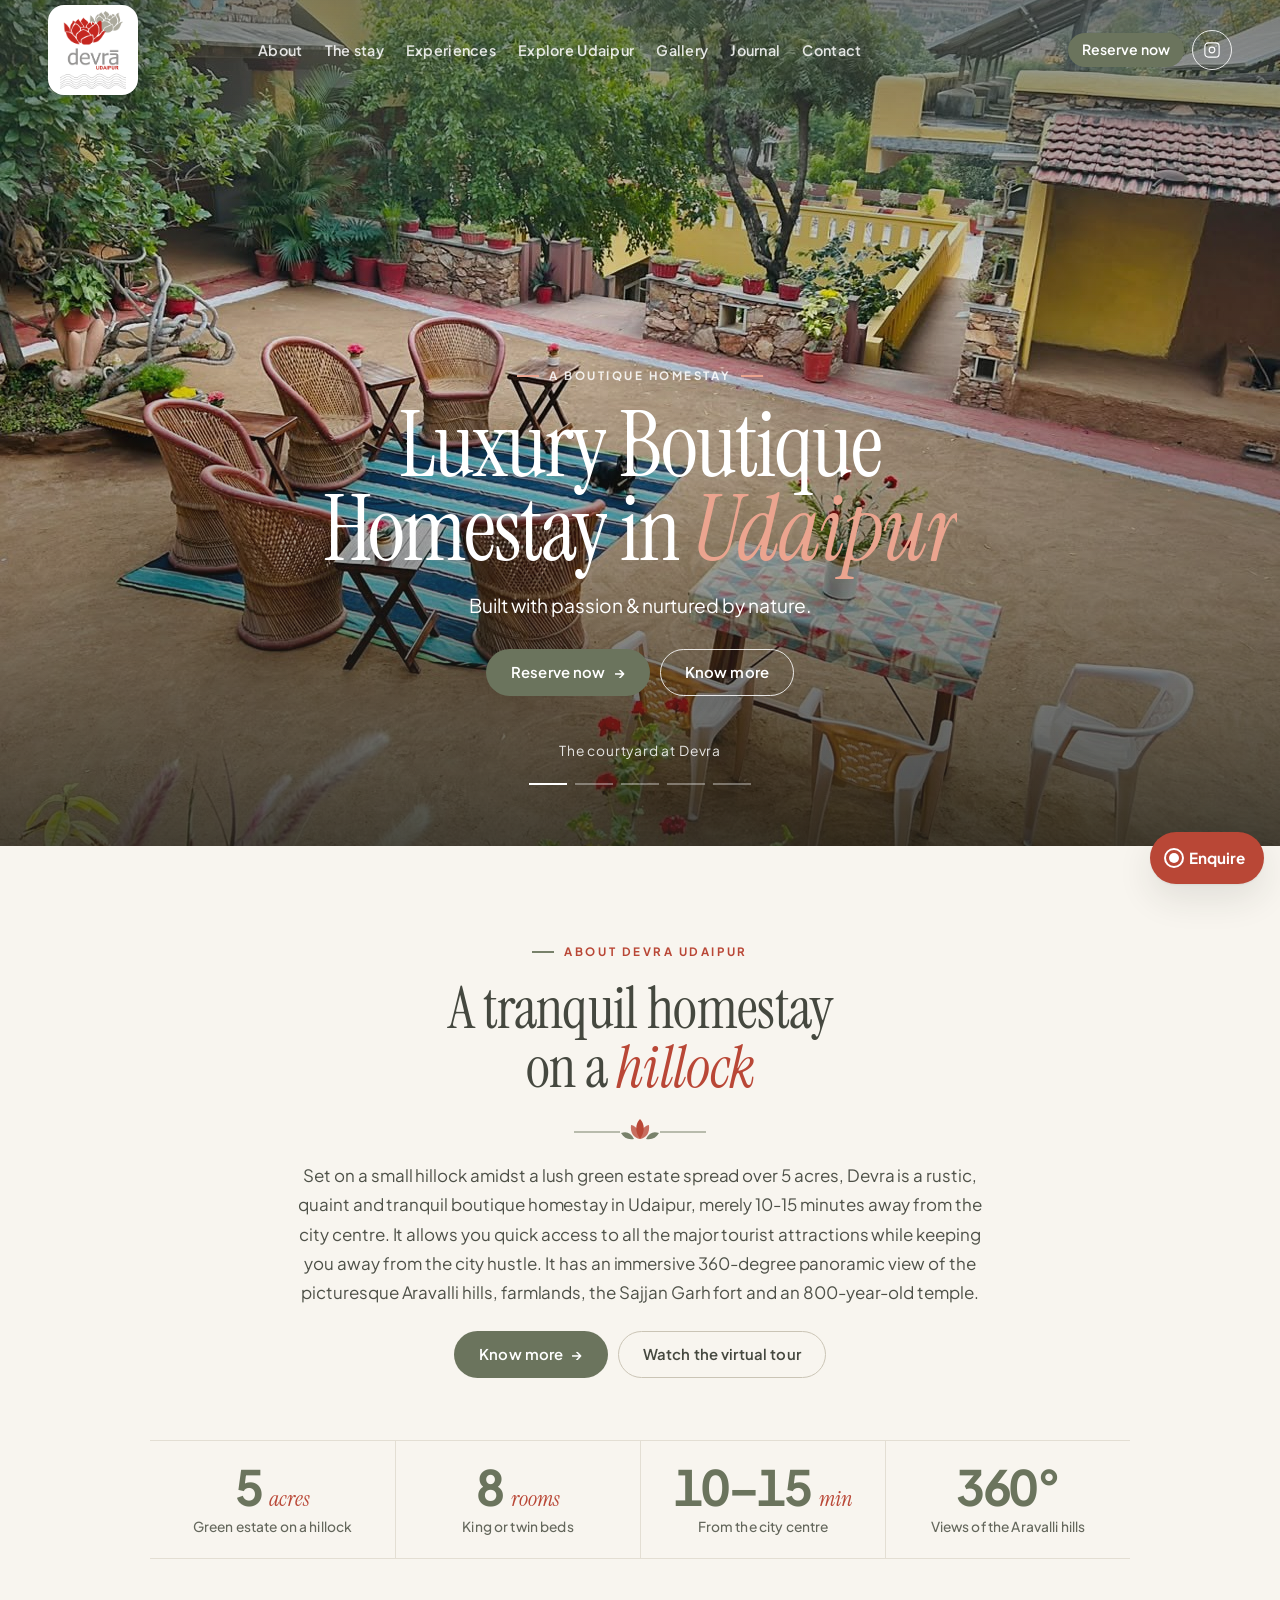
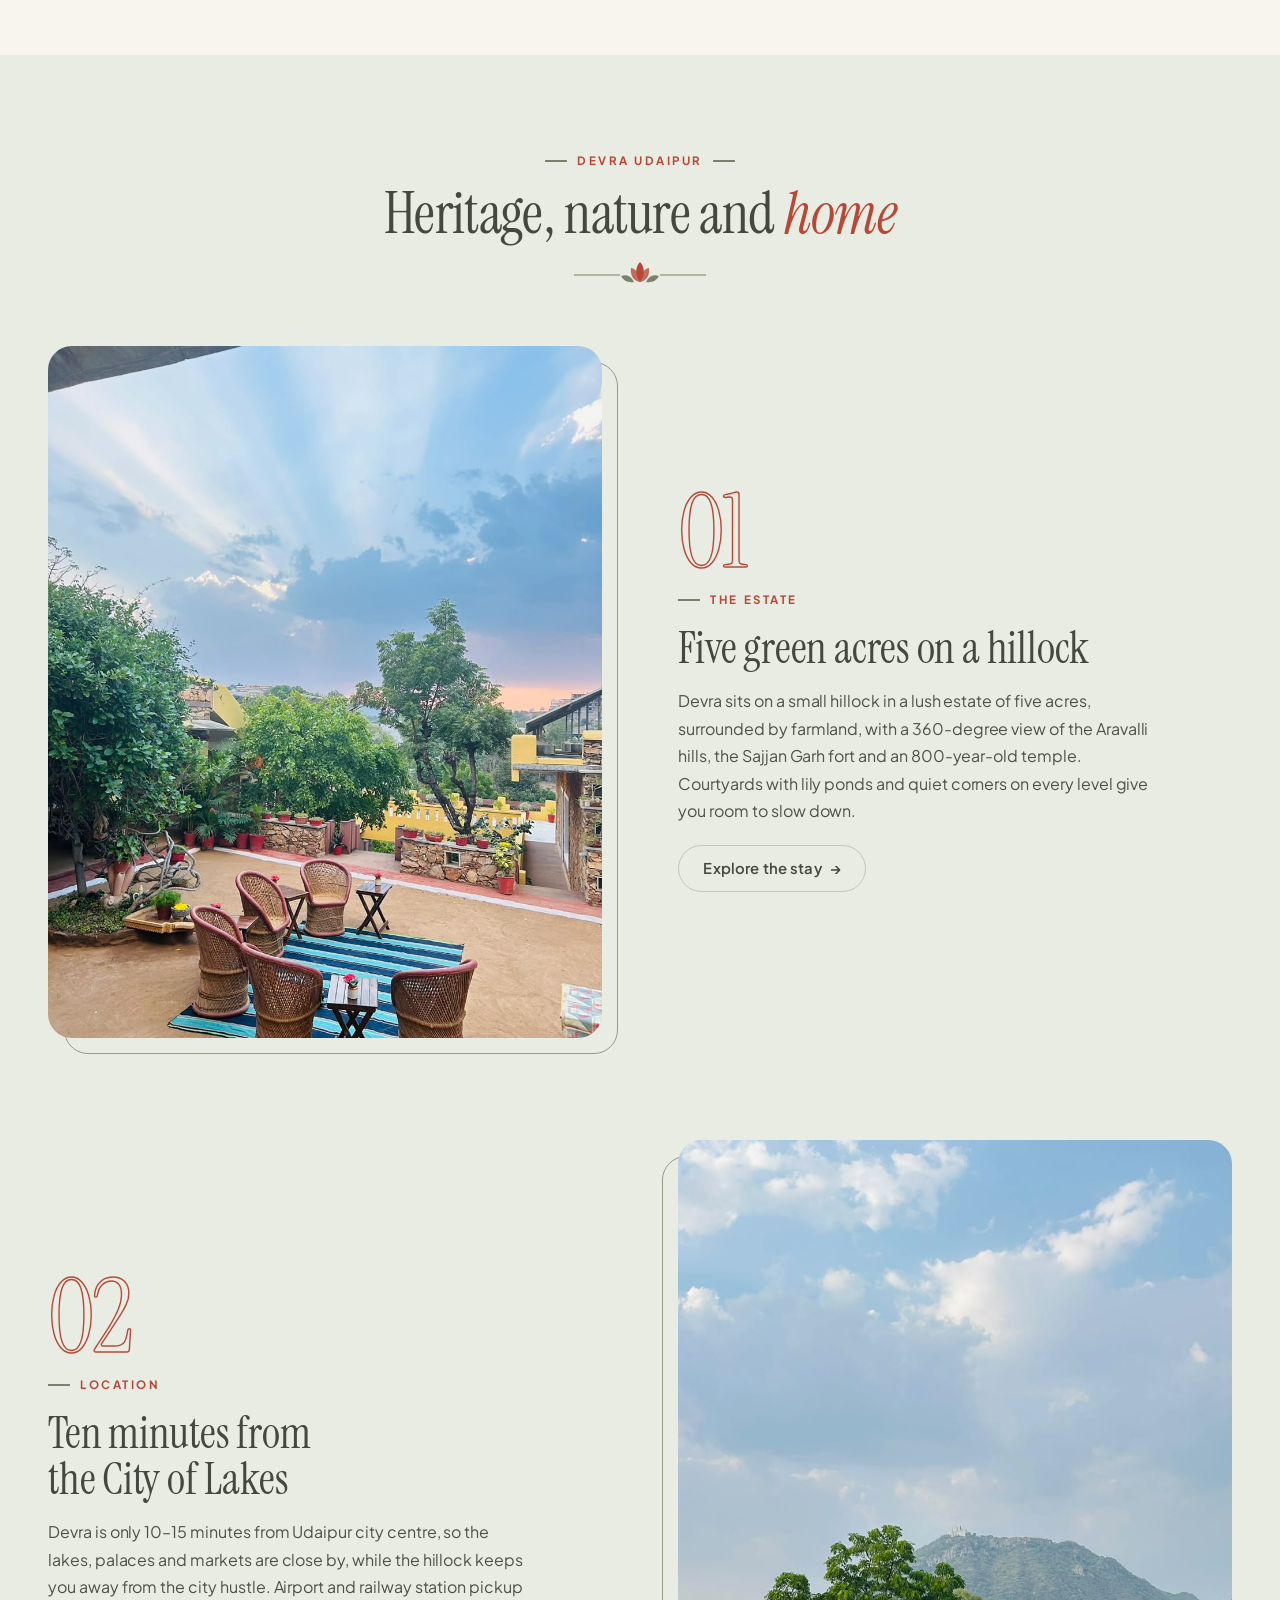
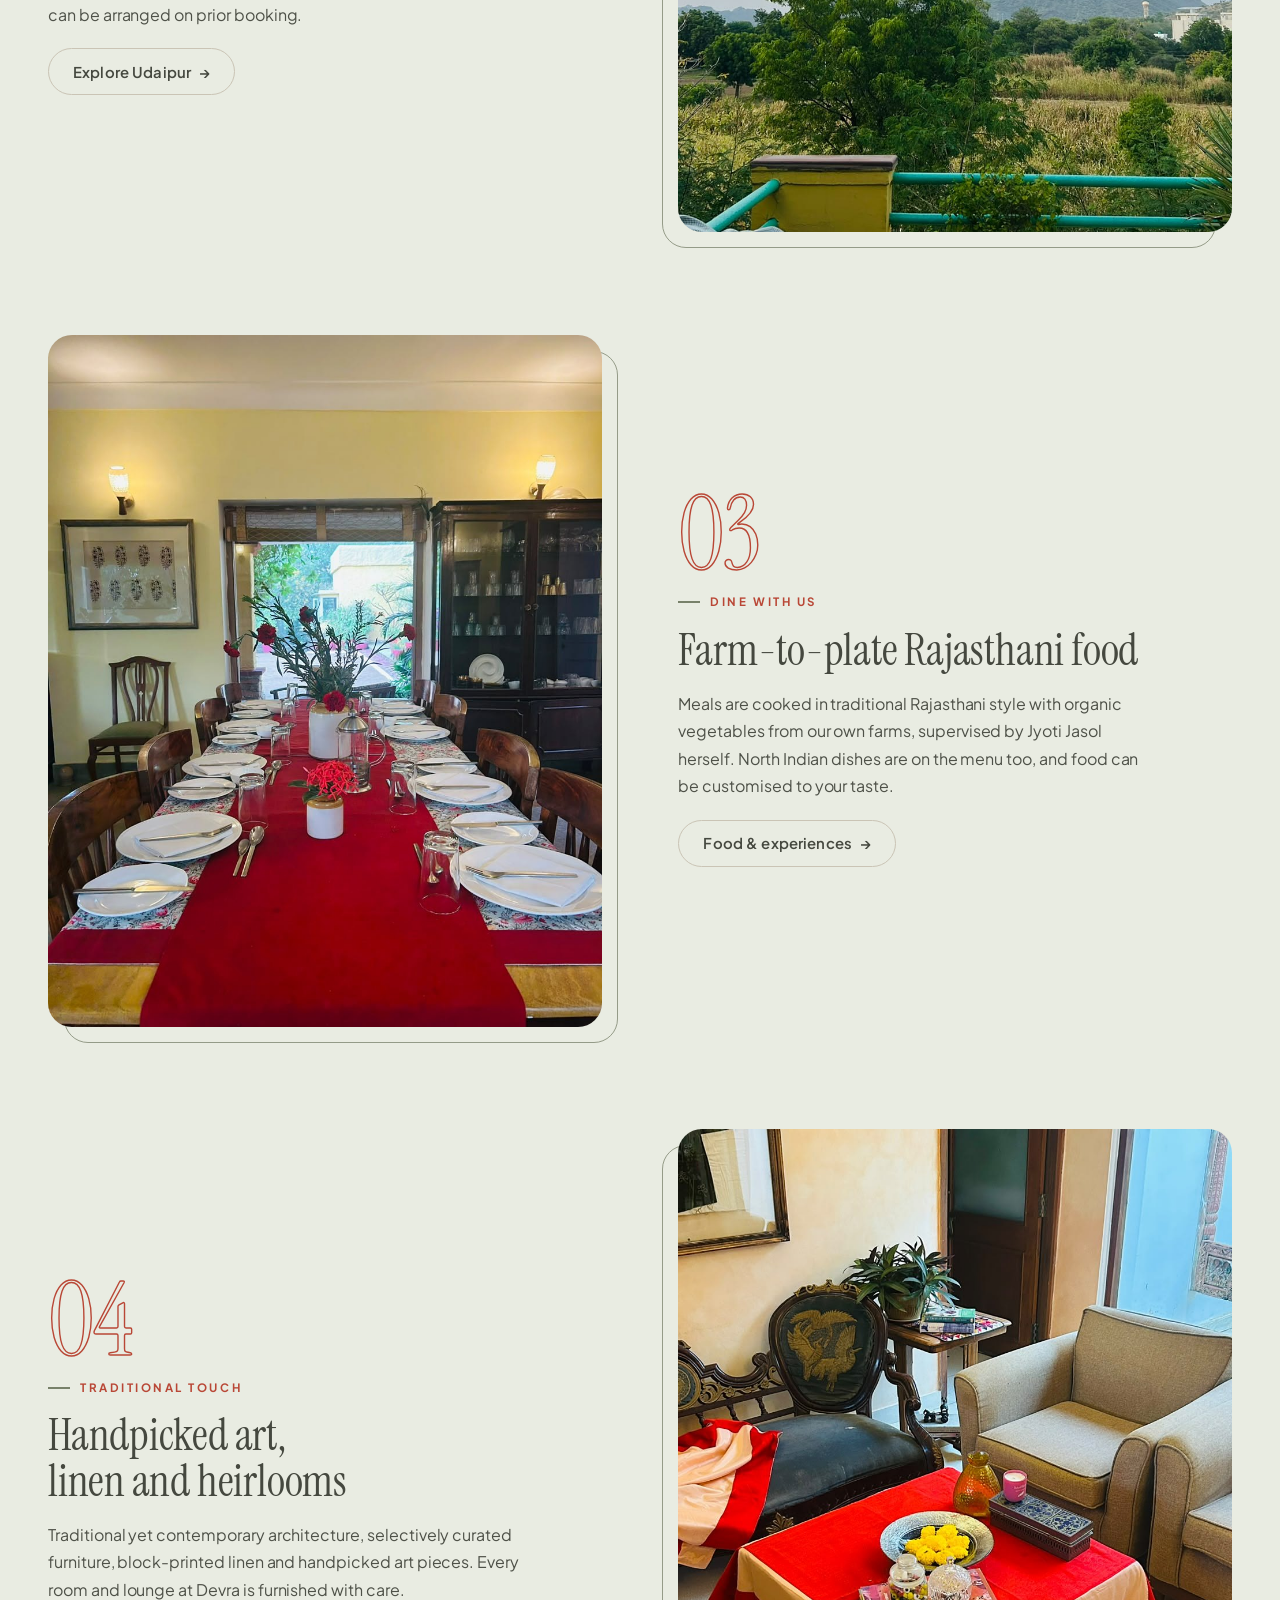
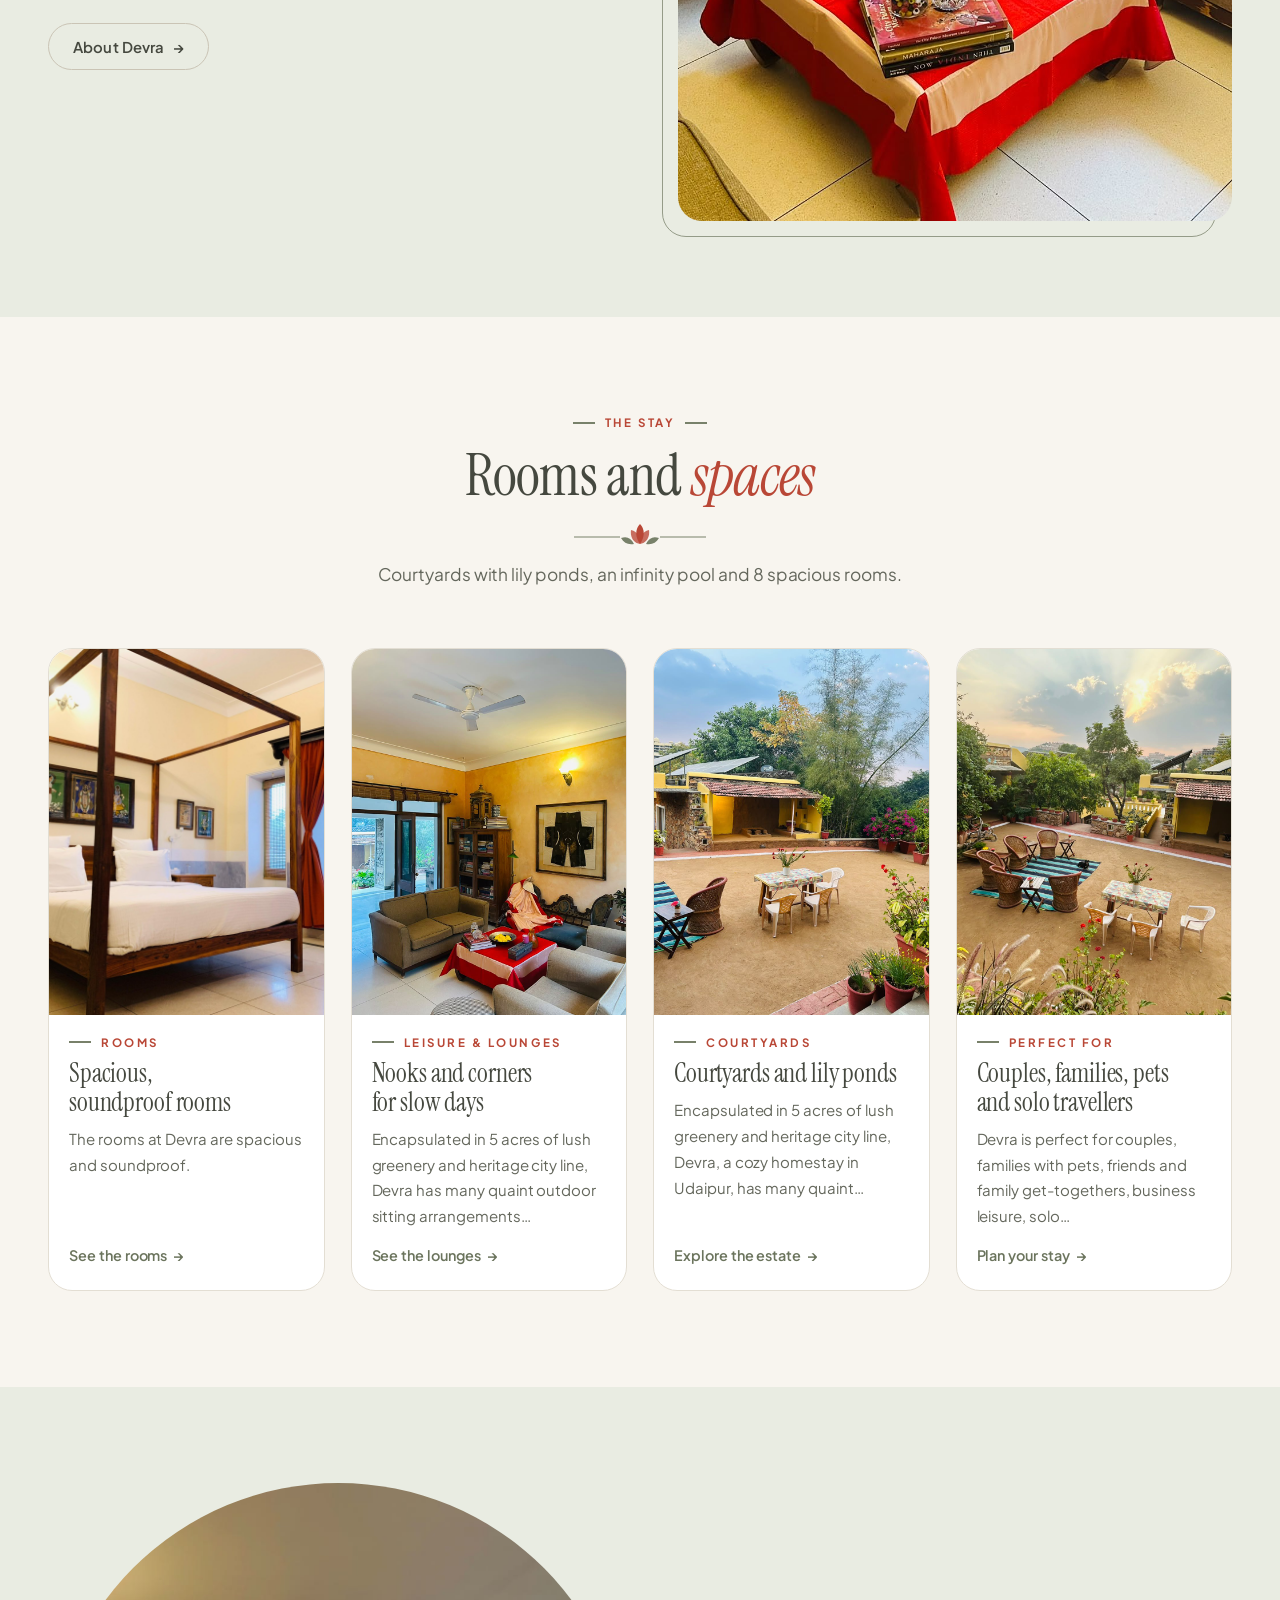
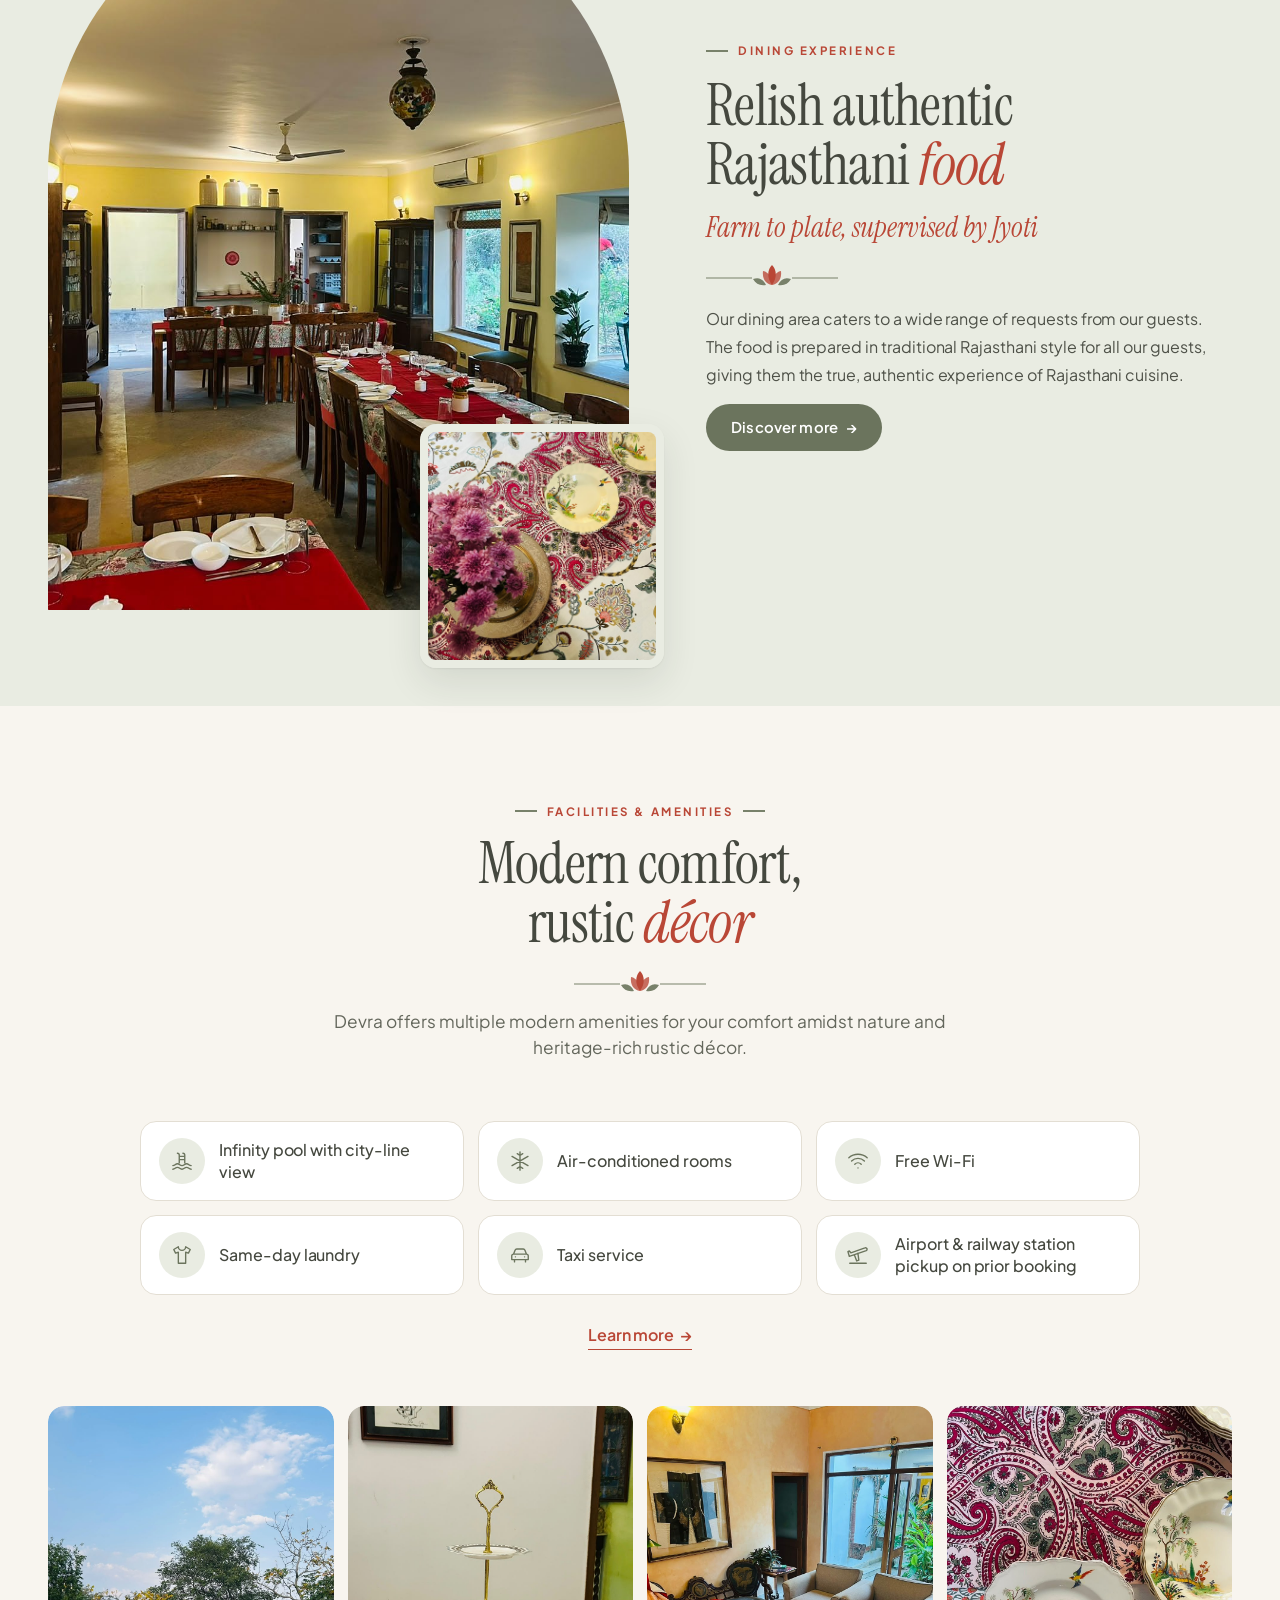
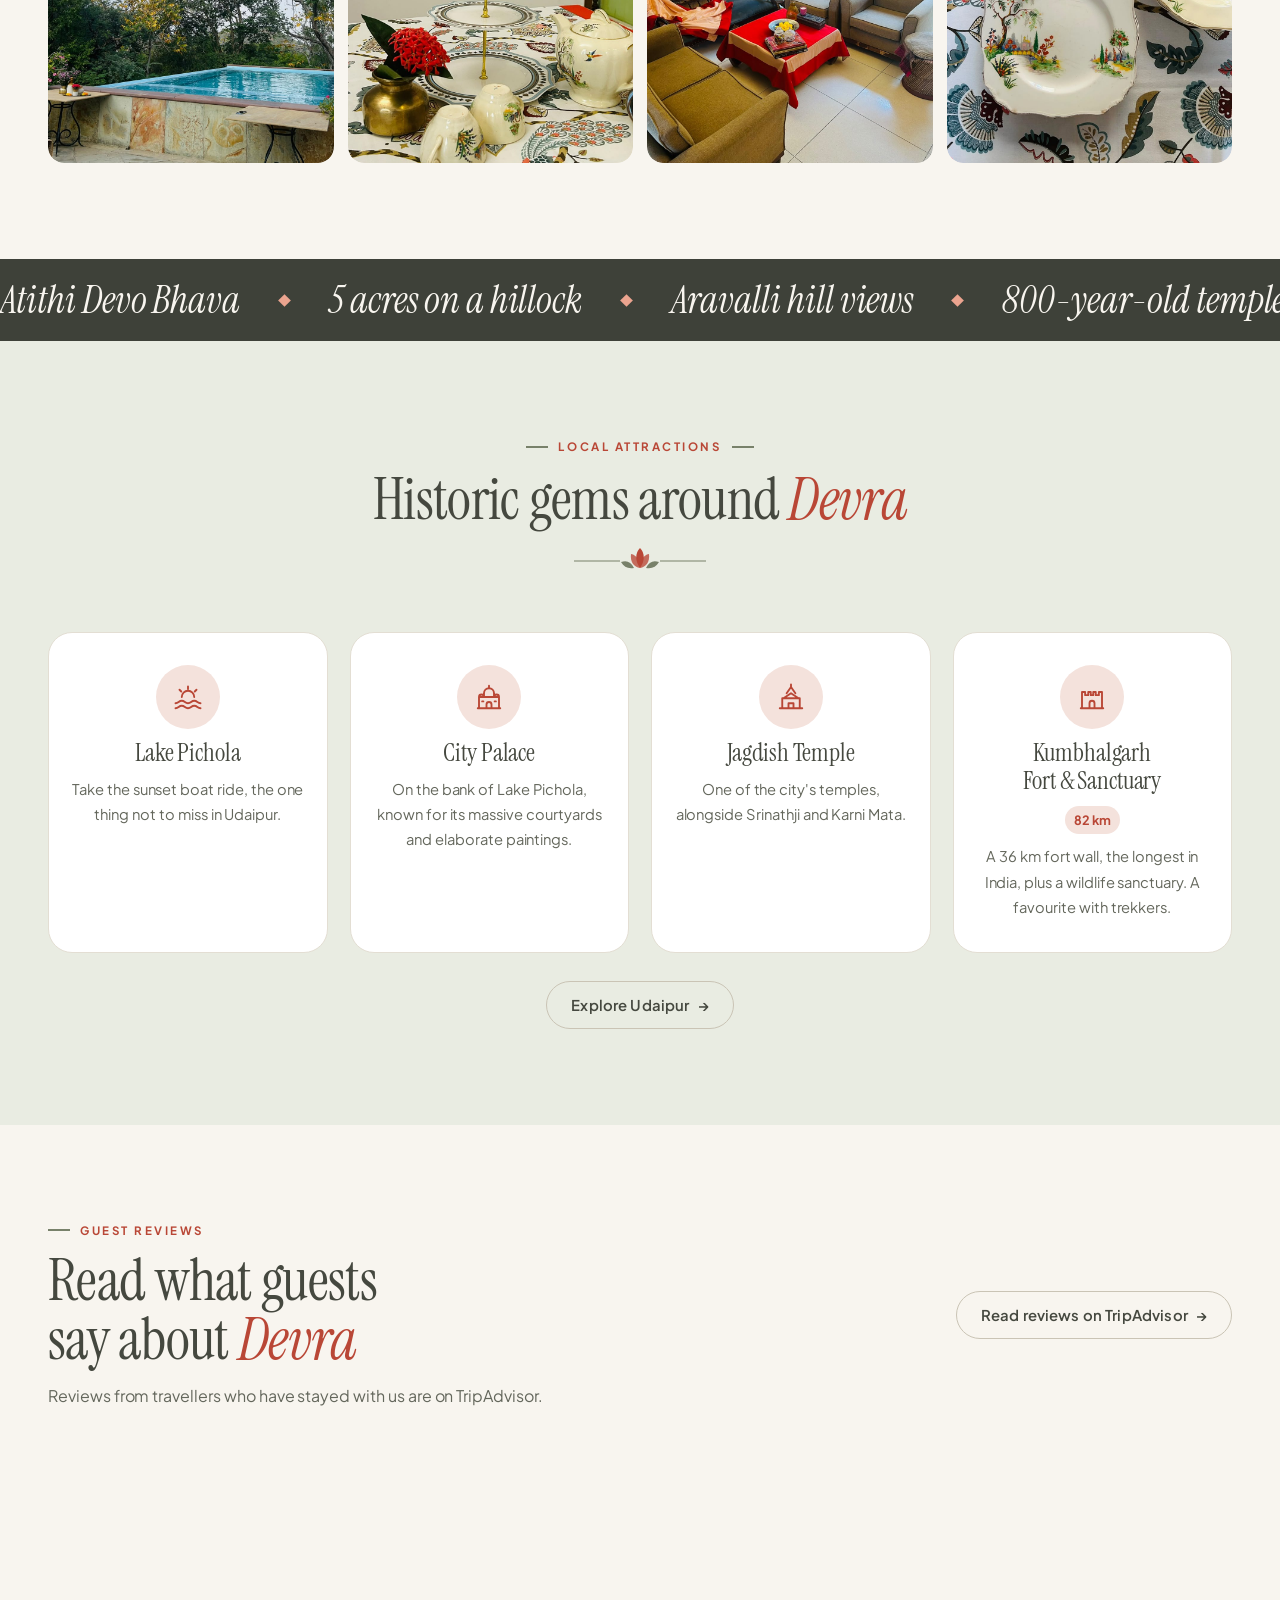
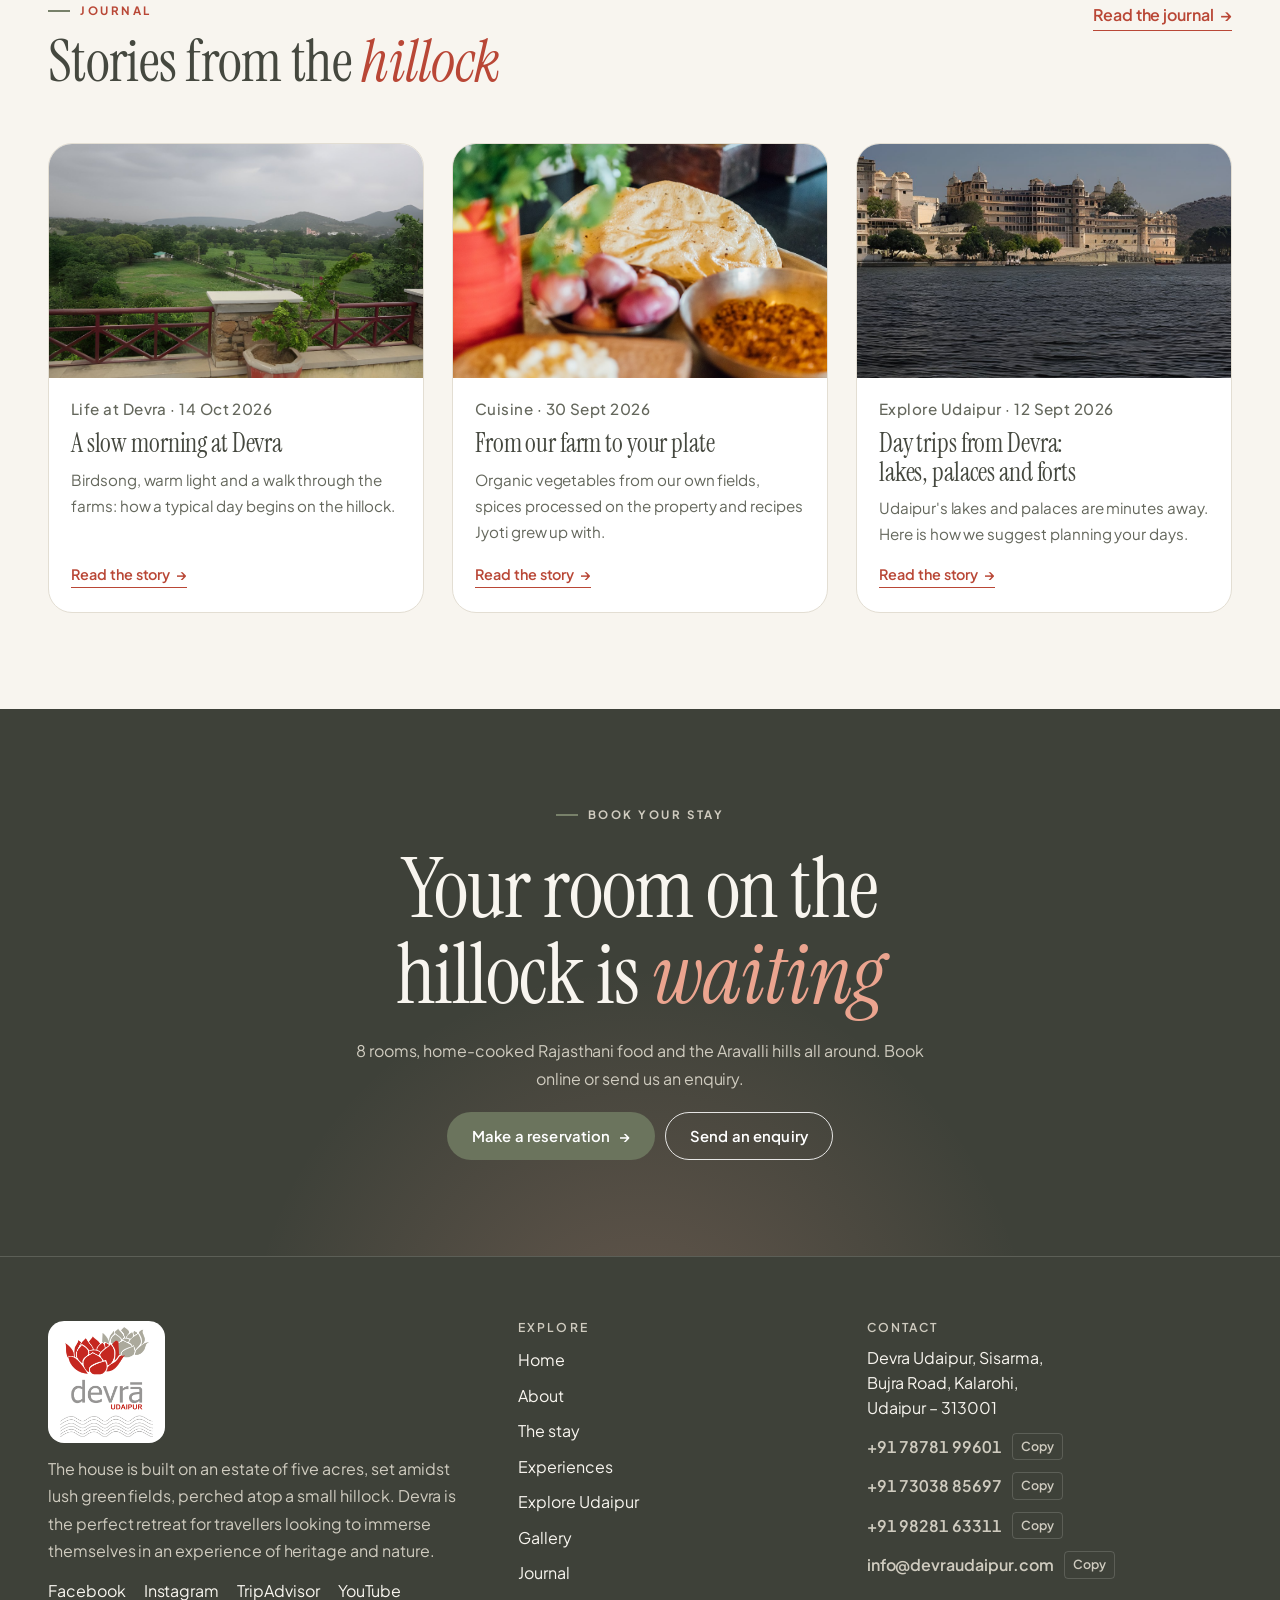
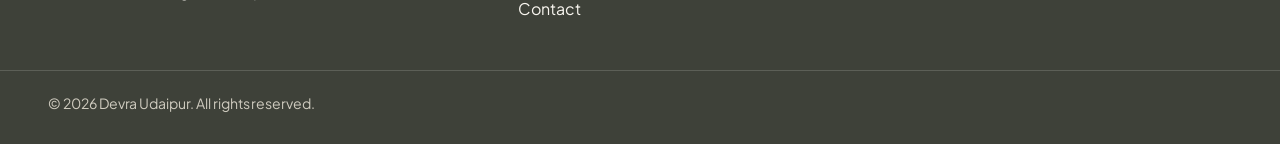
==== commit c007a40f: "New look: client palette and Padmaa-style sections, 26 new photos Sage, ivory, terracotta and charco" ====
--- a/index.html
+++ b/index.html
@@ -14,7 +14,7 @@
 </head>
 <body>
 <div id="app" data-page="home"></div>
-<script id="site-data" type="application/json">{"rev":5,"updatedAt":"2026-10-21T13:30:00.000Z","settings":{"siteName":"Devra Udaipur","tagline":"A boutique homestay","heroTitle":"Luxury Boutique Homestay in Udaipur","heroSubtitle":"Built with passion & nurtured by nature.","bookingUrl":"https://www.secure-booking-engine.com/accounts/mJa2mGM072QL6Jv1PQn_Fw/properties/YCL864hEwW2Z-uip7zTu2Q/booking-engine/web/source/4wsctBw6Oq6j-g9XuxeRzQ/","phonePrimary":"+91 78781 99601","phonesOther":["+91 73038 85697","+91 98281 63311"],"whatsapp":"917878199601","email":"info@devraudaipur.com","address":"Devra Udaipur, Sisarma,\nBujra Road, Kalarohi,\nUdaipur – 313001","mapsUrl":"https://maps.google.com/?q=Devra+Udaipur","socials":{"facebook":"https://www.facebook.com/DevraUdaipurRajasthan/","instagram":"https://www.instagram.com/devraudaipur/","tripadvisor":"https://www.tripadvisor.in/Hotel_Review-g297672-d622398-Reviews-Devra_Udaipur-Udaipur_Udaipur_District_Rajasthan.html","youtube":"https://www.youtube.com/channel/UCvgLNHc2MwSQ90xaG2vx3SA"},"facts":[{"id":"f1","value":"5 acres","label":"Green estate on a hillock"},{"id":"f2","value":"8 rooms","label":"King or twin beds"},{"id":"f3","value":"10–15 min","label":"From the city centre"},{"id":"f4","value":"360°","label":"Views of the Aravalli hills"}],"reach":[{"id":"r1","label":"Udaipur City Centre","value":"7 min drive"},{"id":"r2","label":"Bus Station","value":"11 km"},{"id":"r3","label":"Udaipur Railway Station","value":"12 km"},{"id":"r4","label":"Udaipur Airport","value":"32 km"}],"footerAbout":"The house is built on an estate of five acres, set amidst lush green fields, perched atop a small hillock. Devra is the perfect retreat for travellers looking to immerse themselves in an experience of heritage and nature.","seoTitle":"Devra Udaipur – A Boutique Homestay","seoDescription":"Luxury boutique homestay in Udaipur on a 5-acre estate with Aravalli views, an infinity pool, Rajasthani cuisine and 8 rooms. Pet friendly, 10–15 minutes from the city centre.","logo":"m-logo","heroSlides":[{"id":"hs1","photo":"w-08","caption":""},{"id":"hs2","photo":"m-landscape","caption":""},{"id":"hs3","photo":"m-terrace","caption":""},{"id":"hs4","photo":"m-food-main","caption":""},{"id":"hs5","photo":"m-outside9","caption":""}],"marquee":["Atithi Devo Bhava","5 acres on a hillock","Aravalli hill views","800-year-old temple","Infinity pool","Rajasthani home cooking","Pet friendly","Solar powered","Birdwatching with Major"],"tourUrl":"https://www.youtube.com/channel/UCvgLNHc2MwSQ90xaG2vx3SA","ctaTitle":"Your room on the hillock is waiting","ctaText":"8 rooms, home-cooked Rajasthani food and the Aravalli hills all around. Book online or send us an enquiry."},"pages":{"about":{"title":"About Devra","lead":"A boutique homestay on five green acres, hosted by Major Durga Das and Jyoti Jasol.","photo":"m-terrace-view"},"stay":{"title":"The stay","lead":"Courtyards with lily ponds, an infinity pool and 8 spacious rooms.","photo":"w-08"},"experiences":{"title":"Experiences","lead":"Birdwatching, heritage cooking, yoga on the terrace and long farm walks.","photo":"m-food-main"},"udaipur":{"title":"Explore Udaipur","lead":"The City of Lakes, 10–15 minutes from Devra.","photo":null},"gallery":{"title":"Gallery","lead":"Life at Devra and around Udaipur.","photo":"w-32"},"journal":{"title":"Journal","lead":"Stories, food and travel notes from Devra.","photo":"x-04"}},"sections":{"home_about":{"eyebrow":"About Devra Udaipur","title":"A tranquil homestay on a hillock","body":"Set on a small hillock amidst a lush green estate spread over 5 acres, Devra is a rustic, quaint and tranquil boutique homestay in Udaipur, merely 10-15 minutes away from the city centre. It allows you quick access to all the major tourist attractions while keeping you away from the city hustle. It has an immersive 360-degree panoramic view of the picturesque Aravalli hills, farmlands, the Sajjan Garh fort and an 800-year-old temple.","photo":"m-landscape","photo2":"m-terrace-view"},"home_stay":{"eyebrow":"The stay","title":"Courtyards, lily ponds and open sky","body":"Encapsulated in 5 acres of lush greenery and heritage city line, Devra, a cozy homestay in Udaipur, has many quaint outdoor sitting arrangements and courtyards with lily ponds at every level for you to hang out with your loved ones, pets or just by yourself.","photo":"w-25"},"home_cuisine":{"eyebrow":"Cuisine","title":"Traditional Rajasthani food","body":"Our dining area caters to a wide range of requests from our guests. The food is prepared in traditional Rajasthani style for all our guests, giving them the true, authentic experience of Rajasthani cuisine.","photo":"w-58"},"home_room":{"eyebrow":"The rooms","title":"Spacious, soundproof rooms","body":"The rooms at Devra are spacious and soundproof. They come with either a king-size double bed or twin beds, with traditional yet contemporary architecture, selectively curated furniture, linen and handpicked art pieces.","photo":"w-11"},"about_devra":{"eyebrow":"About Devra","title":"A tribal temple where God resides","body":"Set on a small hillock amidst a lush green estate spread over 5 acres, Devra is a rustic, quaint and tranquil boutique homestay in Udaipur, merely 10-15 minutes away from the city centre. It allows you quick access to all the major tourist attractions while keeping you away from the city hustle. It has an immersive 360-degree panoramic view of the picturesque Aravalli hills, farmlands, the Sajjan Garh fort and an 800-year-old temple.\n\nIn the local language, ‘Devra’ translates to ‘a tribal temple where God resides’. True to its name, Devra believes in the core value of Indian hospitality, “Atithi Devo Bhava”, which literally means guests are gods. This pet-friendly homestay in Udaipur offers 8 rooms with all modern amenities. The refreshing country property has many nooks and corners for you to relax, read a book, paint or simply reflect, making it perfect for couple getaways, family vacations, staycations and artist retreats. Devra is also a great budget homestay in Udaipur, offering an affordable and authentic experience amidst natural beauty.","photo":"m-outside","photo2":"m-lounge8"},"about_hosts":{"eyebrow":"The hosts","title":"Major Durga Das and Jyoti Jasol","body":"Devra, the unique country homestay, is hosted by Major Durga Das (ex-Indian Army), fondly known as Major, and his wife Jyoti Jasol. The couple has been married for 30 years and belongs to the royal ancestral lines of The House of Bassi, Udaipur and the Rathores of Marwar, Jodhpur, respectively. Both Major and Jyoti are animal lovers and like to spend time with their guests and their pets, taking care of them personally during their stay. They will happily accompany you, whether going for morning walks in the farms or spending an evening getting to know Udaipur and Rajasthani culture.\n\nTheir hospitality is deeply rooted in their large joint family backgrounds, and both have been associated as culture consultants with leading hotel groups in the country, like the Oberoi group and the Udaipur palace, for their events and public relations. Growing up, Jyoti witnessed and learnt the traditional cuisines, and she thrives on sharing them through her food for the guests at Devra. She often conducts heritage cooking classes on appointment, offering a true cultural stay in Udaipur.","photo":"x-04"},"stay_leisure":{"eyebrow":"Leisure & lounges","title":"Nooks and corners for slow days","body":"Encapsulated in 5 acres of lush greenery and heritage city line, Devra has many quaint outdoor sitting arrangements and courtyards with lily ponds at every level for you to hang out with your loved ones, pets or just by yourself. The property is surrounded by farmlands and fields, giving a vast open canvas for family get-togethers, events, special occasions, team bonding activities and office get-togethers.\n\nYou will find a lot of nooks and corners to read, meditate, practise yoga or paint during your time at Devra. Each floor has common spaces open on three sides that let you feel the outdoors while being inside: the central courtyard, pool, dining area and terrace.","photo":"m-lounge7","photo2":"w-18"},"stay_rooms":{"eyebrow":"Rooms","title":"8 rooms with king or twin beds","body":"The rooms at Devra are spacious and soundproof, with either a king-size double bed or twin beds. Traditional yet contemporary architecture meets selectively curated furniture, linen and handpicked art pieces.\n\nLarge bay windows and living areas open on three sides give you the feel of being outdoors, with fresh air and sunlight, while you are indoors.","items":["Air conditioning","Electric kettle with tea & coffee supplies","Telephone and writing desk","Large bay windows","Attached bathroom","24x7 running hot water","Space for an extra bed"],"photo":"w-13"},"stay_facilities":{"eyebrow":"Facilities & amenities","title":"Modern comfort, rustic décor","body":"Devra offers multiple modern amenities for your comfort amidst nature and heritage-rich rustic décor. It has an infinity pool with a scenic view of the Udaipur city line for you to relax and unwind.\n\nSame-day laundry and taxi services are available, and airport and railway station pickup and drop can be arranged on prior booking. Free Wi-Fi lets you take a staycation and keep up with your remote work schedule.","items":["Infinity pool with city-line view","Air-conditioned rooms","Free Wi-Fi","Same-day laundry","Taxi service","Airport & railway station pickup on prior booking"],"photo":"m-pool"},"stay_perfect":{"eyebrow":"Perfect for","title":"Couples, families, pets and solo travellers","body":"Devra is perfect for couples, families with pets, friends and family get-togethers, business leisure, solo travellers, groups of friends, weekend getaways and tourists. Its doors are always open if you are looking for some quiet time away from the hustle of daily life, or if you want to explore Udaipur and retire comfortably at the end of the day.\n\nDevra takes pride in being safe and friendly for solo women travellers from across the globe, and is a great place for a staycation where you can work while cradled in nature. Travelling with your furry companions? Devra is a pet-friendly homestay, so they can come along too.","items":["Couples","Families with pets","Friends & family get-togethers","Solo women travellers","Business leisure","Weekend getaways","Staycations & remote work"],"photo":"m-terrace"},"exp_intro":{"eyebrow":"Around Devra","title":"A typical day begins with birdsong","body":"There is a lot you can do around Devra. Bicycling tours to nearby areas and yoga and meditation classes on the terrace are big hits with guests. Major Durga Das, a keen bird watcher himself, will gladly take you birdwatching, while his wife Jyoti Jasol can take you on a culinary tour with her heritage cooking demonstrations.\n\nThey would love to give you company on your morning walks as well, and your fur baby will find company with the pets of Devra. A typical day here starts with chirping birds and mellow, warm sunlight knocking at your door. The fresh air will sweep you away as you sip your morning beverage and watch your pets play in the open land.","photo":"m-terrace4","photo2":"m-guests-dancing"},"exp_culinary":{"eyebrow":"Culinary","title":"Farm to plate, supervised by Jyoti","body":"The food at Devra is a prime attraction: tasty, appetising and made with organic vegetables from our own farms. A farm-to-plate approach means fresh fruits, vegetables and spices, free from toxic chemicals. You will witness and eat authentic Rajasthani cuisine made with love and supervised by Jyoti Jasol herself.\n\nApart from Rajasthani cuisine, there is a variety of North Indian dishes, and food can be customised to your taste and requirements. Kitchen regulars like pasta, noodles and sandwiches are available on request. Most of the spices are processed by locals at the property itself, and every dish tells the story of Rajasthani food and how it is produced.","photo":"w-59"},"exp_community":{"eyebrow":"Art, craft & community","title":"Local hands, solar power","body":"Major Durga Das and Jyoti Jasol have not only opened their doors to travellers from across the globe but also created employment and empowerment for local village women, whom you will often see at work during your stay. The property's electricity comes entirely from solar power, a step towards sustainable hospitality and a smaller carbon footprint.\n\nMany local artisans nearby make arts and crafts indigenous to the area. You can support them by buying their work and carrying a souvenir back for yourself or your loved ones.","photo":"w-52"},"udaipur_about":{"eyebrow":"About Udaipur","title":"The City of Lakes","body":"Known as the ‘Venice of the East’, Udaipur is also called ‘the City of Lakes’ for the many lakes set into its picturesque city line against the Aravalli hills. While the lakes bring serenity, the palaces bring majesty to a city filled with warm culture and spectacular hospitality.\n\nWhether you are planning a solo trip, a trip with friends, a romantic getaway or your wedding, Udaipur has you covered with its colourful ambience, respectful culture and delicious food. With spectacular sunsets and earthiness, there is something for everyone: art and crafts, rich heritage and history, or simply walking the city on a food trail of your own.","photo":"m-fatehsagar"},"udaipur_places":{"eyebrow":"Places to visit","title":"Lakes, temples, forts and safaris","body":"From lakes to jungle safaris to temples and forts, Udaipur has everything you might imagine in a lake city set in a desert land. Fateh Sagar Lake and Lake Pichola both offer boat rides. Among the city's temples are Eklingji, Jagdish Temple, Srinathji and Karni Mata. Kumbhalgarh Wildlife Sanctuary and Kumbhalgarh Fort make a stunning day out, and the markets are full of local handicrafts, textiles and souvenirs."},"udaipur_mustdo":{"eyebrow":"Must do in Udaipur","title":"Sunset on Lake Pichola, and a fort with a 36 km wall","body":"When in Udaipur, visit the iconic Lake Palace, now a luxury 5-star hotel, and the City Palace on the bank of Lake Pichola for its massive courtyards and elaborate paintings. Don't miss the sunset boat ride on Lake Pichola. Eklingji Temple, 22 km from Udaipur, is one of the most popular spots for its religious and cultural significance.\n\nTrekking fans can head to Kumbhalgarh, 82 km away. Its fort wall stretches 36 km, the longest in India and second in the world only to the Great Wall of China, and there is a wildlife sanctuary too. Finish at Bagore ki Haveli Museum, whose cultural shows bring Rajasthan's history and performing arts to life.","photo":"m-citypalace"},"contact_intro":{"eyebrow":"Enquire","title":"Plan your stay at Devra","body":"Tell us your dates and how many of you are coming. Your message opens in WhatsApp, ready to send to us. You can also call or email us directly.","photo":"m-outside"},"home_band":{"eyebrow":"The rooms","title":"Rooms with handpicked art and big bay windows","body":"Spacious, soundproof rooms with king-size or twin beds, selectively curated furniture, linen and handpicked art pieces. Large bay windows bring in fresh air and sunlight.","photo":"w-08"},"stay_band":{"eyebrow":"Leisure & lounges","title":"Common spaces open on three sides","body":"Each floor has common spaces open on three sides, so you feel the outdoors while you are inside. Find a corner to read, meditate, practise yoga or paint.","photo":"w-32"}},"media":[{"id":"m-logo","assetId":"9bac456a1a9855ec3ad061dea222e26f","caption":"Devra Udaipur logo","category":"Brand","sourceUrl":"https://devraudaipur.in/wp-content/uploads/2021/06/Org-w_o-Border-.png","featured":false,"showInGallery":false,"w":709,"h":840,"file":"m-logo.png"},{"id":"m-landscape","assetId":"71f98ab564fa3b357c8e79533ba175e7","caption":"Devra and its green estate","category":"Estate","sourceUrl":"https://devraudaipur.in/wp-content/uploads/2021/06/1.-Devra-Landscape-view-1.jpg","featured":true,"showInGallery":true,"w":1800,"h":1138,"rank":5,"file":"m-landscape.jpg"},{"id":"m-terrace-view","assetId":"2f2ecc05d555b35d4edec8303358fdf2","caption":"View from the terrace","category":"Estate","sourceUrl":"https://devraudaipur.in/wp-content/uploads/2021/06/9.-View-from-Terrace-.jpg","featured":false,"showInGallery":true,"w":1800,"h":1138,"file":"m-terrace-view.jpg"},{"id":"m-terrace","assetId":"56053d4cfc5db513fb47d01ea1edf8fc","caption":"The terrace","category":"Estate","sourceUrl":"https://devraudaipur.in/wp-content/uploads/2021/06/7.-Devra-Terrace-1.jpg","featured":true,"showInGallery":true,"w":1800,"h":1138,"rank":3,"file":"m-terrace.jpg"},{"id":"m-outside","assetId":"769ab46f4ffdab8c537c68f8f5eb02bc","caption":"The verandah","category":"Estate","sourceUrl":"https://devraudaipur.in/wp-content/uploads/2021/06/8.-Devra-Outside1.jpg","featured":false,"showInGallery":true,"w":1800,"h":1138,"file":"m-outside.jpg"},{"id":"m-outside9","assetId":"344297194aa01e4d10a554e44062e03d","caption":"The central courtyard","category":"Estate","sourceUrl":"https://devraudaipur.in/wp-content/uploads/2021/06/3.-Devra-Outside-9.jpg","featured":false,"showInGallery":true,"w":1800,"h":1138,"file":"m-outside9.jpg"},{"id":"w-24","assetId":"2e14c67f9974749232cf68d00583184a","caption":"Balconies through the trees","category":"Estate","sourceUrl":"https://devraudaipur.in/wp-content/uploads/2025/08/WhatsApp-Image-2025-08-03-at-2.20.16-PM-2.jpeg","featured":false,"showInGallery":true,"w":900,"h":1200,"file":"w-24.jpg"},{"id":"w-25","assetId":"2efc8934135e7773de99210c5e7c3939","caption":"The house and its balconies","category":"Estate","sourceUrl":"https://devraudaipur.in/wp-content/uploads/2025/08/WhatsApp-Image-2025-08-03-at-2.20.15-PM.jpeg","featured":false,"showInGallery":true,"w":900,"h":1200,"file":"w-25.jpg"},{"id":"w-29","assetId":"6c0c5200fb65bb16cfea7a9f2ae3b2f5","caption":"Garden path","category":"Estate","sourceUrl":"https://devraudaipur.in/wp-content/uploads/2025/08/WhatsApp-Image-2025-08-03-at-2.21.51-PM-13.jpeg","featured":false,"showInGallery":true,"w":1200,"h":900,"file":"w-29.jpg"},{"id":"w-31","assetId":"1d6725dbd971e8a451252e2089dea0ee","caption":"Garden blooms","category":"Estate","sourceUrl":"https://devraudaipur.in/wp-content/uploads/2025/08/WhatsApp-Image-2025-08-03-at-2.21.51-PM-11.jpeg","featured":false,"showInGallery":true,"w":900,"h":1200,"file":"w-31.jpg"},{"id":"w-42","assetId":"01dcb7f7ff3d18082ba61b39b7e6001e","caption":"Terrace seating","category":"Estate","sourceUrl":"https://devraudaipur.in/wp-content/uploads/2025/08/WhatsApp-Image-2025-08-03-at-2.21.50-PM.jpeg","featured":false,"showInGallery":true,"w":900,"h":1200,"file":"w-42.jpg"},{"id":"w-43","assetId":"72a53a6eea2096b6b6f448dbcb6ff847","caption":"Flowers in the garden","category":"Estate","sourceUrl":"https://devraudaipur.in/wp-content/uploads/2025/08/WhatsApp-Image-2025-08-03-at-2.20.16-PM-9.jpeg","featured":false,"showInGallery":true,"w":900,"h":1200,"file":"w-43.jpg"},{"id":"w-47","assetId":"d77b1a8398c7fb48fc3b3002811b90bd","caption":"The house from the garden","category":"Estate","sourceUrl":"https://devraudaipur.in/wp-content/uploads/2025/08/WhatsApp-Image-2025-08-03-at-2.20.16-PM-5.jpeg","featured":false,"showInGallery":true,"w":1200,"h":900,"file":"w-47.jpg"},{"id":"w-48","assetId":"c3d7f1ef986a2b3368299934be2fb8a6","caption":"Garden steps up to the house","category":"Estate","sourceUrl":"https://devraudaipur.in/wp-content/uploads/2025/08/WhatsApp-Image-2025-08-03-at-2.20.16-PM-4.jpeg","featured":false,"showInGallery":true,"w":900,"h":1200,"file":"w-48.jpg"},{"id":"w-56","assetId":"39ca68e02745790d84896a6667753f32","caption":"Garden seating with hill views","category":"Estate","sourceUrl":"https://devraudaipur.in/wp-content/uploads/2025/08/WhatsApp-Image-2025-07-17-at-1.16.14-PM-1-scaled.jpeg","featured":false,"showInGallery":true,"w":1200,"h":900,"file":"w-56.jpg"},{"id":"m-terrace4","assetId":"63fced4e4aa773b8169f7f891547c918","caption":"Terrace seating with a view","category":"Estate","sourceUrl":"https://devraudaipur.in/wp-content/uploads/2021/07/12.Devra-Terrace-4.jpg","featured":false,"showInGallery":true,"w":1200,"h":800,"file":"m-terrace4.jpg"},{"id":"m-pool","assetId":"a066f613aca36985da654e722160ea88","caption":"Infinity pool","category":"Pool","sourceUrl":"https://devraudaipur.in/wp-content/uploads/2021/06/5-Pool-3.png","featured":true,"showInGallery":true,"w":1316,"h":832,"rank":2,"file":"m-pool.jpg"},{"id":"w-08","assetId":"55492be1c12f24b3a1833e1a9d63fc91","caption":"Four-poster room","category":"Rooms","sourceUrl":"https://devraudaipur.in/wp-content/uploads/2025/08/WhatsApp-Image-2025-08-03-at-2.48.54-PM-scaled.jpeg","featured":true,"showInGallery":true,"w":2000,"h":1500,"rank":1,"file":"w-08.jpg"},{"id":"w-01","assetId":"e74eb4329063d0924f34a1caaa3826d2","caption":"Balcony sitting area","category":"Rooms","sourceUrl":"https://devraudaipur.in/wp-content/uploads/2025/08/WhatsApp-Image-2025-08-03-at-2.48.57-PM-2-scaled.jpeg","featured":false,"showInGallery":true,"w":1800,"h":1350,"file":"w-01.jpg"},{"id":"w-02","assetId":"b7f54730069b94cb986785f7c26d330b","caption":"Window seat on the balcony","category":"Rooms","sourceUrl":"https://devraudaipur.in/wp-content/uploads/2025/08/WhatsApp-Image-2025-08-03-at-2.48.57-PM-1-scaled.jpeg","featured":false,"showInGallery":true,"w":1350,"h":1800,"file":"w-02.jpg"},{"id":"w-04","assetId":"f70992dbc569d608d7b3cdc153ce67f0","caption":"Balcony with a view","category":"Rooms","sourceUrl":"https://devraudaipur.in/wp-content/uploads/2025/08/WhatsApp-Image-2025-08-03-at-2.48.56-PM-2-scaled.jpeg","featured":false,"showInGallery":true,"w":1350,"h":1800,"file":"w-04.jpg"},{"id":"w-07","assetId":"76a4fe4b0f97f83528245c0a0d4e8962","caption":"Window seat","category":"Rooms","sourceUrl":"https://devraudaipur.in/wp-content/uploads/2025/08/WhatsApp-Image-2025-08-03-at-2.48.55-PM-1-scaled.jpeg","featured":false,"showInGallery":true,"w":1350,"h":1800,"file":"w-07.jpg"},{"id":"w-10","assetId":"f499638e48960215ea0cdacb4d662aec","caption":"Four-poster room with a window seat","category":"Rooms","sourceUrl":"https://devraudaipur.in/wp-content/uploads/2025/08/WhatsApp-Image-2025-08-03-at-2.48.54-PM-1-scaled.jpeg","featured":false,"showInGallery":true,"w":1800,"h":1350,"file":"w-10.jpg"},{"id":"w-11","assetId":"a9dd454e01d1b6aea6647ddcb5150f29","caption":"Four-poster room","category":"Rooms","sourceUrl":"https://devraudaipur.in/wp-content/uploads/2025/08/WhatsApp-Image-2025-08-03-at-2.48.53-PM-3-scaled.jpeg","featured":false,"showInGallery":true,"w":1350,"h":1800,"file":"w-11.jpg"},{"id":"w-12","assetId":"593c02833a0ca60878c05b58881a6a21","caption":"A bright double room","category":"Rooms","sourceUrl":"https://devraudaipur.in/wp-content/uploads/2025/08/WhatsApp-Image-2025-08-03-at-2.48.53-PM-2-1-scaled.jpeg","featured":false,"showInGallery":true,"w":1800,"h":1350,"file":"w-12.jpg"},{"id":"w-13","assetId":"02ccf7698e1b4a32dc7c71a08f3f715c","caption":"Room with paintings above the bed","category":"Rooms","sourceUrl":"https://devraudaipur.in/wp-content/uploads/2025/08/WhatsApp-Image-2025-08-03-at-2.48.53-PM-1-scaled.jpeg","featured":false,"showInGallery":true,"w":1350,"h":1800,"file":"w-13.jpg"},{"id":"w-15","assetId":"1086d98810faa5fc2efeb69f91dea39f","caption":"Four-poster room","category":"Rooms","sourceUrl":"https://devraudaipur.in/wp-content/uploads/2025/08/WhatsApp-Image-2025-08-03-at-2.48.52-PM-1-scaled.jpeg","featured":false,"showInGallery":true,"w":1350,"h":1800,"file":"w-15.jpg"},{"id":"w-16","assetId":"41a2e0d6cdec4ef4edc3f43631e37a6c","caption":"A sunny yellow room","category":"Rooms","sourceUrl":"https://devraudaipur.in/wp-content/uploads/2025/08/WhatsApp-Image-2025-08-03-at-2.21.51-PM.jpeg","featured":false,"showInGallery":true,"w":1800,"h":1350,"file":"w-16.jpg"},{"id":"w-17","assetId":"2e2c9d35f87ca4d9ffd1759e213742f2","caption":"Window seat with orange curtains","category":"Rooms","sourceUrl":"https://devraudaipur.in/wp-content/uploads/2025/08/WhatsApp-Image-2025-08-03-at-2.21.51-PM-7.jpeg","featured":false,"showInGallery":true,"w":1350,"h":1800,"file":"w-17.jpg"},{"id":"w-20","assetId":"df3d68eeb82dca03c2fb1f627012e3b6","caption":"Green room with a carved bed","category":"Rooms","sourceUrl":"https://devraudaipur.in/wp-content/uploads/2025/08/WhatsApp-Image-2025-08-03-at-2.21.51-PM-4.jpeg","featured":false,"showInGallery":true,"w":1350,"h":1800,"file":"w-20.jpg"},{"id":"w-21","assetId":"70c71bce5e5a870f35d0d01eb0dd1a0d","caption":"Window seat","category":"Rooms","sourceUrl":"https://devraudaipur.in/wp-content/uploads/2025/08/WhatsApp-Image-2025-08-03-at-2.21.51-PM-3.jpeg","featured":false,"showInGallery":true,"w":1350,"h":1800,"file":"w-21.jpg"},{"id":"w-22","assetId":"3698915a152afe5ad8656c5799ec6698","caption":"A green room","category":"Rooms","sourceUrl":"https://devraudaipur.in/wp-content/uploads/2025/08/WhatsApp-Image-2025-08-03-at-2.21.51-PM-2.jpeg","featured":false,"showInGallery":true,"w":1800,"h":1350,"file":"w-22.jpg"},{"id":"w-23","assetId":"cd1fd1bf70c513c1f86f77c19ac38a19","caption":"A sunny yellow room","category":"Rooms","sourceUrl":"https://devraudaipur.in/wp-content/uploads/2025/08/WhatsApp-Image-2025-08-03-at-2.21.51-PM-1.jpeg","featured":false,"showInGallery":true,"w":1800,"h":1350,"file":"w-23.jpg"},{"id":"m-bed","assetId":"0397ab6347c96dc73a9971c024139652","caption":"A room with a four-poster bed","category":"Rooms","sourceUrl":"https://devraudaipur.in/wp-content/uploads/2021/06/4.-Devra-Bed-2.jpg","featured":false,"showInGallery":true,"w":1800,"h":1141,"file":"m-bed.jpg"},{"id":"w-26","assetId":"69f5ff75cbb68a032e5dd4c2d8a4134c","caption":"A double room","category":"Rooms","sourceUrl":"https://devraudaipur.in/wp-content/uploads/2025/08/WhatsApp-Image-2025-08-03-at-2.20.15-PM-1.jpeg","featured":false,"showInGallery":true,"w":900,"h":1200,"file":"w-26.jpg"},{"id":"w-45","assetId":"ac7cecc2770e426fbcfc89f8fa5d6568","caption":"A double room","category":"Rooms","sourceUrl":"https://devraudaipur.in/wp-content/uploads/2025/08/WhatsApp-Image-2025-08-03-at-2.20.16-PM-7.jpeg","featured":false,"showInGallery":true,"w":900,"h":1200,"file":"w-45.jpg"},{"id":"w-46","assetId":"1e46cdcea63f9a2463df259983e92d59","caption":"A room with a reading chair","category":"Rooms","sourceUrl":"https://devraudaipur.in/wp-content/uploads/2025/08/WhatsApp-Image-2025-08-03-at-2.20.16-PM-6.jpeg","featured":false,"showInGallery":true,"w":900,"h":1200,"file":"w-46.jpg"},{"id":"w-49","assetId":"f696503b2f9b7e0f3f0fbb5d7a9401db","caption":"A room with red armchairs","category":"Rooms","sourceUrl":"https://devraudaipur.in/wp-content/uploads/2025/08/WhatsApp-Image-2025-08-03-at-2.20.16-PM-3.jpeg","featured":false,"showInGallery":true,"w":1200,"h":900,"file":"w-49.jpg"},{"id":"w-50","assetId":"0624479448d87bb7087a3b322a052325","caption":"Bathroom","category":"Rooms","sourceUrl":"https://devraudaipur.in/wp-content/uploads/2025/08/WhatsApp-Image-2025-08-03-at-2.20.16-PM-1.jpeg","featured":false,"showInGallery":true,"w":900,"h":1200,"file":"w-50.jpg"},{"id":"w-54","assetId":"b5de475f4297313b725d9ac8956ff9ae","caption":"A room with an antique bed","category":"Rooms","sourceUrl":"https://devraudaipur.in/wp-content/uploads/2025/08/WhatsApp-Image-2025-07-17-at-1.16.21-PM-scaled.jpeg","featured":false,"showInGallery":true,"w":900,"h":1200,"file":"w-54.jpg"},{"id":"w-32","assetId":"2c8d9c15e5c5aee2b9ceae579aecf54a","caption":"The living room","category":"Lounges","sourceUrl":"https://devraudaipur.in/wp-content/uploads/2025/08/WhatsApp-Image-2025-08-03-at-2.21.51-PM-10.jpeg","featured":false,"showInGallery":true,"w":1350,"h":1800,"file":"w-32.jpg"},{"id":"w-18","assetId":"c1bd050e052d725a2445150ab7196fed","caption":"Lounge with a painted mural","category":"Lounges","sourceUrl":"https://devraudaipur.in/wp-content/uploads/2025/08/WhatsApp-Image-2025-08-03-at-2.21.51-PM-6-1.jpeg","featured":true,"showInGallery":true,"w":1800,"h":1350,"rank":4,"file":"w-18.jpg"},{"id":"m-lounge7","assetId":"c97482fef7424ad59379c30b36872e41","caption":"The lounge","category":"Lounges","sourceUrl":"https://devraudaipur.in/wp-content/uploads/2021/06/2.-Devra-Lounge-7.jpg","featured":false,"showInGallery":true,"w":1800,"h":1138,"file":"m-lounge7.jpg"},{"id":"m-lounge8","assetId":"f5938488fcd5700a4152cfdf298ea343","caption":"The colourful sitting room","category":"Lounges","sourceUrl":"https://devraudaipur.in/wp-content/uploads/2021/06/6.-Devra-Lounge-8.jpg","featured":false,"showInGallery":true,"w":1800,"h":1138,"file":"m-lounge8.jpg"},{"id":"w-33","assetId":"df800f599de2b5744004620a516739f9","caption":"Sitting area with big windows","category":"Lounges","sourceUrl":"https://devraudaipur.in/wp-content/uploads/2025/08/WhatsApp-Image-2025-08-03-at-2.21.51-PM-9.jpeg","featured":false,"showInGallery":true,"w":900,"h":1200,"file":"w-33.jpg"},{"id":"w-34","assetId":"81e390524ad90cf7159579653278ec57","caption":"The living room","category":"Lounges","sourceUrl":"https://devraudaipur.in/wp-content/uploads/2025/08/WhatsApp-Image-2025-08-03-at-2.21.51-PM-8.jpeg","featured":false,"showInGallery":true,"w":900,"h":1200,"file":"w-34.jpg"},{"id":"w-53","assetId":"ae8088908c50447e7a0b76acc98c85e3","caption":"Sitting room","category":"Lounges","sourceUrl":"https://devraudaipur.in/wp-content/uploads/2025/08/WhatsApp-Image-2025-07-17-at-1.16.22-PM-scaled.jpeg","featured":false,"showInGallery":true,"w":900,"h":1200,"file":"w-53.jpg"},{"id":"w-60","assetId":"01e316856522280792798d22ccd1b276","caption":"Sitting area by the stone wall","category":"Lounges","sourceUrl":"https://devraudaipur.in/wp-content/uploads/2025/08/WhatsApp-Image-2025-07-17-at-1.15.51-PM-scaled.jpeg","featured":false,"showInGallery":true,"w":900,"h":1200,"file":"w-60.jpg"},{"id":"m-food-main","assetId":"dbfbe7f5ea535bf5951978ac45ff011b","caption":"Home-cooked Rajasthani food","category":"Cuisine","sourceUrl":"https://devraudaipur.in/wp-content/uploads/2021/06/1.-Food-Main-Pic.jpg","featured":false,"showInGallery":true,"w":1800,"h":1200,"file":"m-food-main.jpg"},{"id":"w-44","assetId":"0771d68d038bd224bb6dc03421a4ad7b","caption":"Breakfast in the garden","category":"Cuisine","sourceUrl":"https://devraudaipur.in/wp-content/uploads/2025/08/WhatsApp-Image-2025-08-03-at-2.20.16-PM-8.jpeg","featured":false,"showInGallery":true,"w":900,"h":1200,"file":"w-44.jpg"},{"id":"w-58","assetId":"d63095c2ea29abe206e7161270cdc280","caption":"The dining room","category":"Cuisine","sourceUrl":"https://devraudaipur.in/wp-content/uploads/2025/08/WhatsApp-Image-2025-07-17-at-1.15.57-PM-scaled.jpeg","featured":false,"showInGallery":true,"w":900,"h":1200,"file":"w-58.jpg"},{"id":"w-59","assetId":"6959cfe00afba6abddc6f28489710f6d","caption":"The dining hall","category":"Cuisine","sourceUrl":"https://devraudaipur.in/wp-content/uploads/2025/08/WhatsApp-Image-2025-07-17-at-1.15.56-PM-scaled.jpeg","featured":false,"showInGallery":true,"w":900,"h":1200,"file":"w-59.jpg"},{"id":"x-01","assetId":"5469eeefa64d23f407a7686bbf34a11d","caption":"Cooking the traditional way","category":"Cuisine","sourceUrl":"","featured":false,"showInGallery":true,"w":1200,"h":800,"file":"x-01.jpg"},{"id":"x-04","assetId":"cf5f7bd10a9b81fb694f25b464f9930b","caption":"Brass peacock lamp","category":"Art","sourceUrl":"","featured":false,"showInGallery":true,"w":1800,"h":1200,"file":"x-04.jpg"},{"id":"w-52","assetId":"6bbfb0a3751fabdd5f6e26778714f123","caption":"A flower rangoli welcome","category":"Art","sourceUrl":"https://devraudaipur.in/wp-content/uploads/2025/08/WhatsApp-Image-2025-07-17-at-1.16.23-PM-scaled.jpeg","featured":false,"showInGallery":true,"w":900,"h":1200,"file":"w-52.jpg"},{"id":"w-55","assetId":"065daacc21c8bdfe6b6bb9163e08a342","caption":"Paintings and plants","category":"Art","sourceUrl":"https://devraudaipur.in/wp-content/uploads/2025/08/WhatsApp-Image-2025-07-17-at-1.16.20-PM-scaled.jpeg","featured":false,"showInGallery":true,"w":900,"h":1200,"file":"w-55.jpg"},{"id":"w-57","assetId":"a7be9107ba5f34fffc0c6a50740cba9e","caption":"Shelves of crockery in the dining room","category":"Art","sourceUrl":"https://devraudaipur.in/wp-content/uploads/2025/08/WhatsApp-Image-2025-07-17-at-1.15.58-PM-scaled.jpeg","featured":false,"showInGallery":true,"w":900,"h":1200,"file":"w-57.jpg"},{"id":"m-guests-dancing","assetId":"10b0e15323faae86e0abb6dbdd7ab405","caption":"Guests dancing","category":"Guests","sourceUrl":"https://devraudaipur.in/wp-content/uploads/2021/07/15.-Guests-Dancing.jpeg","featured":false,"showInGallery":true,"w":1200,"h":900,"file":"m-guests-dancing.jpg"},{"id":"m-fatehsagar","assetId":"5bde40dc98ca263d65d96bbc131f4b0f","caption":"Fateh Sagar Lake","category":"Udaipur","sourceUrl":"https://devraudaipur.in/wp-content/uploads/2021/07/fateh-sagar.jpg","featured":false,"showInGallery":true,"w":1200,"h":900,"file":"m-fatehsagar.jpg"},{"id":"m-bagore","assetId":"cbbd2112f347ee9ea3e3418155b981d1","caption":"Bagore ki Haveli","category":"Udaipur","sourceUrl":"https://devraudaipur.in/wp-content/uploads/2021/07/Bagore-Ki-Haveli.jpg","featured":false,"showInGallery":true,"w":1200,"h":900,"file":"m-bagore.jpg"},{"id":"m-citypalace","assetId":"f1ecd9cdc491f65ed2a6f8f669a4bebd","caption":"Udaipur City Palace","category":"Udaipur","sourceUrl":"https://devraudaipur.in/wp-content/uploads/2021/07/city-palace-3229617_1280.jpg","featured":false,"showInGallery":true,"w":1200,"h":800,"file":"m-citypalace.jpg"},{"id":"m-kumbhalgarh","assetId":"186baae57d4dc9e14bf32cfd28c85c0c","caption":"Kumbhalgarh Fort","category":"Udaipur","sourceUrl":"https://devraudaipur.in/wp-content/uploads/2021/07/kumbhalgarh-2964712_1280.jpg","featured":false,"showInGallery":true,"w":1200,"h":676,"file":"m-kumbhalgarh.jpg"},{"id":"m-pichola","assetId":null,"caption":"Boat ride at Lake Pichola","category":"Udaipur","sourceUrl":"https://devraudaipur.in/wp-content/uploads/2021/06/Boating-%40-Lake-Pichola.jpg","featured":false,"showInGallery":true},{"id":"m-jagdish","assetId":null,"caption":"Jagdish Temple","category":"Udaipur","sourceUrl":"https://devraudaipur.in/wp-content/uploads/2021/06/Jag-Temple-%40-Lake-Pichola-1.jpg","featured":false,"showInGallery":true},{"id":"w-28","assetId":"3c77ca34035685235f108fb51b5bd4c7","caption":"Garden path","category":"Estate","sourceUrl":"https://devraudaipur.in/wp-content/uploads/2025/08/WhatsApp-Image-2025-08-03-at-2.21.51-PM-14.jpeg","featured":false,"showInGallery":false,"w":1200,"h":900,"file":"w-28.jpg"},{"id":"x-05","assetId":"736e5af22dd1fe348117f206df03c667","caption":"Garden seating with hill views","category":"Estate","sourceUrl":"","featured":false,"showInGallery":false,"w":1200,"h":900,"file":"x-05.jpg"},{"id":"x-03","assetId":"0f788c1253ae5e4605dff5984efcb4ec","caption":"The central courtyard","category":"Estate","sourceUrl":"","featured":false,"showInGallery":false,"w":1200,"h":800,"file":"x-03.jpg"},{"id":"x-02","assetId":"46260a4076eb98934be9891d1d3f1430","caption":"The verandah","category":"Estate","sourceUrl":"","featured":false,"showInGallery":false,"w":1196,"h":800,"file":"x-02.jpg"},{"id":"w-03","assetId":"abf020e3fa806ffbc8c558e4d4619efb","caption":"Window seat","category":"Rooms","sourceUrl":"https://devraudaipur.in/wp-content/uploads/2025/08/WhatsApp-Image-2025-08-03-at-2.48.56-PM-scaled.jpeg","featured":false,"showInGallery":false,"w":1350,"h":1800,"file":"w-03.jpg"},{"id":"w-05","assetId":"3984a378ad0ae050a4c2b90588b725af","caption":"Four-poster room","category":"Rooms","sourceUrl":"https://devraudaipur.in/wp-content/uploads/2025/08/WhatsApp-Image-2025-08-03-at-2.48.56-PM-1-scaled.jpeg","featured":false,"showInGallery":false,"w":1350,"h":1800,"file":"w-05.jpg"},{"id":"w-06","assetId":"2ef6540a7b265e531d03293efd077f49","caption":"Four-poster room","category":"Rooms","sourceUrl":"https://devraudaipur.in/wp-content/uploads/2025/08/WhatsApp-Image-2025-08-03-at-2.48.55-PM-scaled.jpeg","featured":false,"showInGallery":false,"w":1800,"h":1350,"file":"w-06.jpg"},{"id":"w-09","assetId":"610b4bcdb8aa16d432ab22e84a4bda49","caption":"Four-poster room","category":"Rooms","sourceUrl":"https://devraudaipur.in/wp-content/uploads/2025/08/WhatsApp-Image-2025-08-03-at-2.48.54-PM-2-scaled.jpeg","featured":false,"showInGallery":false,"w":1350,"h":1800,"file":"w-09.jpg"},{"id":"w-14","assetId":"786077517eb014ad7b18afb1fd5df95a","caption":"Four-poster room","category":"Rooms","sourceUrl":"https://devraudaipur.in/wp-content/uploads/2025/08/WhatsApp-Image-2025-08-03-at-2.48.52-PM-scaled.jpeg","featured":false,"showInGallery":false,"w":1350,"h":1800,"file":"w-14.jpg"},{"id":"w-19","assetId":"50df8b38c14cb1de0bab7feeea53b76c","caption":"Green room with a carved bed","category":"Rooms","sourceUrl":"https://devraudaipur.in/wp-content/uploads/2025/08/WhatsApp-Image-2025-08-03-at-2.21.51-PM-5.jpeg","featured":false,"showInGallery":false,"w":1350,"h":1800,"file":"w-19.jpg"},{"id":"w-27","assetId":"fddaca44b4df427e319936ddae90349f","caption":"A sunny yellow room","category":"Rooms","sourceUrl":"https://devraudaipur.in/wp-content/uploads/2025/08/WhatsApp-Image-2025-08-03-at-2.21.51-PM-15.jpeg","featured":false,"showInGallery":false,"w":1200,"h":900,"file":"w-27.jpg"},{"id":"w-35","assetId":"07e970069d04a0a721689211a92129f3","caption":"Window seat with orange curtains","category":"Rooms","sourceUrl":"https://devraudaipur.in/wp-content/uploads/2025/08/WhatsApp-Image-2025-08-03-at-2.21.51-PM-7-1.jpeg","featured":false,"showInGallery":false,"w":900,"h":1200,"file":"w-35.jpg"},{"id":"w-37","assetId":"db4f4094d22921e9983a0fb4e2dc01ec","caption":"Green room with a carved bed","category":"Rooms","sourceUrl":"https://devraudaipur.in/wp-content/uploads/2025/08/WhatsApp-Image-2025-08-03-at-2.21.51-PM-5-1.jpeg","featured":false,"showInGallery":false,"w":900,"h":1200,"file":"w-37.jpg"},{"id":"w-38","assetId":"9d983816bf75410ab77f1c5b5cecf176","caption":"Green room with a carved bed","category":"Rooms","sourceUrl":"https://devraudaipur.in/wp-content/uploads/2025/08/WhatsApp-Image-2025-08-03-at-2.21.51-PM-4-1.jpeg","featured":false,"showInGallery":false,"w":900,"h":1200,"file":"w-38.jpg"},{"id":"w-39","assetId":"0a9e5e48c88e3608066120594d896aaa","caption":"Window seat","category":"Rooms","sourceUrl":"https://devraudaipur.in/wp-content/uploads/2025/08/WhatsApp-Image-2025-08-03-at-2.21.51-PM-3-1.jpeg","featured":false,"showInGallery":false,"w":900,"h":1200,"file":"w-39.jpg"},{"id":"w-40","assetId":"515abdf4a49415b381e6e16f09e4dad1","caption":"A green room","category":"Rooms","sourceUrl":"https://devraudaipur.in/wp-content/uploads/2025/08/WhatsApp-Image-2025-08-03-at-2.21.51-PM-2-1.jpeg","featured":false,"showInGallery":false,"w":1200,"h":900,"file":"w-40.jpg"},{"id":"w-36","assetId":"c2a82c1f72c3add1e8536ac8279397bd","caption":"Lounge with a painted mural","category":"Lounges","sourceUrl":"https://devraudaipur.in/wp-content/uploads/2025/08/WhatsApp-Image-2025-08-03-at-2.21.51-PM-6-2.jpeg","featured":false,"showInGallery":false,"w":1200,"h":900,"file":"w-36.jpg"},{"id":"w-51","assetId":"d37458d943b610c984c08785d43b59a3","caption":"Lounge with a painted mural","category":"Lounges","sourceUrl":"https://devraudaipur.in/wp-content/uploads/2025/08/WhatsApp-Image-2025-08-03-at-2.21.51-PM-6.jpeg","featured":false,"showInGallery":false,"w":1200,"h":900,"file":"w-51.jpg"},{"id":"m-food1","assetId":"fa707f4b0d6baa125b173afc5285c7cf","caption":"Food at Devra","category":"Cuisine","sourceUrl":"https://devraudaipur.in/wp-content/uploads/2021/06/Devra-Food-1.jpg","featured":false,"showInGallery":false,"w":1200,"h":800,"file":"m-food1.jpg"},{"id":"m-artifact","assetId":"0fbf09129b01be5851adb8db0b4484db","caption":"Brass peacock lamp","category":"Art","sourceUrl":"https://devraudaipur.in/wp-content/uploads/2021/06/Devra-Artifact-1.jpg","featured":false,"showInGallery":false,"w":1200,"h":800,"file":"m-artifact.jpg"},{"id":"m-hosts","assetId":null,"caption":"Major Durga Das and Jyoti Jasol","category":"Hosts","sourceUrl":"","featured":false,"showInGallery":false}],"posts":[{"id":"p1","slug":"a-slow-morning-at-devra","title":"A slow morning at Devra","category":"Life at Devra","date":"2026-10-14","status":"published","author":"Team Devra","cover":"m-terrace-view","starter":true,"excerpt":"Birdsong, warm light and a walk through the farms: how a typical day begins on the hillock.","body":"A typical day at Devra starts with chirping birds and mellow, warm sunlight knocking at your door. Take your morning tea or coffee outside, where the fresh air comes straight off the fields and the Aravalli hills sit on the horizon.\n\n## Walk the farms with your hosts\n\nMajor Durga Das and Jyoti Jasol love to join guests on their morning walks through the farms. If you are travelling with a pet, it will find company with the pets of Devra while you watch them play in the open land.\n\n## Birds, yoga and quiet corners\n\nMajor is a keen bird watcher and will gladly take you out for a birdwatching session. Prefer something slower? Yoga and meditation on the terrace are a favourite with guests, and there are plenty of nooks to read, paint or simply sit.\n\n> Devra translates to *a tribal temple where God resides*. The house lives by Atithi Devo Bhava: guests are gods.\n\nWhen you are ready for the city, Udaipur's centre is only 10 to 15 minutes away."},{"id":"p2","slug":"farm-to-plate-rajasthani-food","title":"From our farm to your plate","category":"Cuisine","date":"2026-09-30","status":"published","author":"Team Devra","cover":"m-food-main","starter":true,"excerpt":"Organic vegetables from our own fields, spices processed on the property and recipes Jyoti grew up with.","body":"Food is one of the reasons guests come back to Devra. Most vegetables come from our own farms and are grown free of toxic chemicals, and many of the spices are processed by locals right here on the property.\n\n![The dining hall at Devra](media:w-59)\n\n## Authentic Rajasthani cuisine\n\nEvery meal is cooked in traditional Rajasthani style and supervised by Jyoti Jasol herself. She learnt these recipes growing up in a large joint family and loves sharing the stories behind each dish.\n\n## Something for everyone\n\nAlongside Rajasthani food, the kitchen makes a variety of North Indian dishes and can adjust any meal to your taste. Pasta, noodles and sandwiches are available on request.\n\n## Cook with Jyoti\n\nJyoti conducts heritage cooking classes on appointment. Ask us when you book and we will plan a session during your stay."},{"id":"p3","slug":"day-trips-from-devra","title":"Day trips from Devra: lakes, palaces and forts","category":"Explore Udaipur","date":"2026-09-12","status":"published","author":"Team Devra","cover":"m-citypalace","starter":true,"excerpt":"Udaipur's lakes and palaces are minutes away. Here is how we suggest planning your days.","body":"Devra is 10 to 15 minutes from the city centre, so you can spend the day exploring and come back to the quiet of the hills by evening.\n\n## In the city\n\n- **Lake Pichola**: take the sunset boat ride.\n- **City Palace**: massive courtyards and elaborate paintings on the bank of Lake Pichola.\n- **Fateh Sagar Lake**: a calm lake with boat rides.\n- **Bagore ki Haveli**: cultural shows with local performing artists.\n\n## Further out\n\n- **Eklingji Temple**, 22 km from Udaipur, known for its religious and cultural significance.\n- **Kumbhalgarh**, 82 km away. The fort's 36 km wall is the longest in India and the second longest in the world after the Great Wall of China. There is a wildlife sanctuary too, and it is popular with trekkers.\n\n## Getting around\n\nWe arrange taxis, and airport and railway station pickups on prior booking. Udaipur Airport is 32 km away and the railway station is 12 km."}],"experiences":[{"id":"e-bird","title":"Birdwatching with Major","text":"Major Durga Das is a keen bird watcher and gladly takes guests out for birdwatching sessions.","photo":"m-terrace-view"},{"id":"e-cooking","title":"Heritage cooking class","text":"Jyoti Jasol demonstrates the traditional cuisines she learnt growing up. Classes are held on appointment.","photo":"m-food-main"},{"id":"e-yoga","title":"Yoga & meditation","text":"Classes on the terrace, with the Aravalli hills all around you.","photo":"m-terrace4"},{"id":"e-walk","title":"Morning farm walks","text":"Walk the farms with the hosts. Your pet will find company with the pets of Devra.","photo":"m-landscape"},{"id":"e-cycle","title":"Bicycle tours","text":"Cycle out to the villages and areas around Devra.","photo":"w-29"},{"id":"e-crafts","title":"Local arts & crafts","text":"Meet artisans nearby who make crafts indigenous to the area, and take a souvenir home.","photo":"x-04"},{"id":"e-culture","title":"Evenings of Rajasthani culture","text":"Spend an evening with the hosts getting to know Udaipur and Rajasthani culture.","photo":"m-guests-dancing"}],"places":[{"id":"p-pichola","name":"Lake Pichola","distance":"","text":"Take the sunset boat ride, the one thing not to miss in Udaipur.","photo":null},{"id":"p-citypalace","name":"City Palace","distance":"","text":"On the bank of Lake Pichola, known for its massive courtyards and elaborate paintings.","photo":"m-citypalace"},{"id":"p-fatehsagar","name":"Fateh Sagar Lake","distance":"","text":"A tranquil lake in the city with boat rides.","photo":"m-fatehsagar"},{"id":"p-lakepalace","name":"Lake Palace","distance":"","text":"The iconic palace on Lake Pichola, now a luxury 5-star hotel.","photo":null},{"id":"p-jagdish","name":"Jagdish Temple","distance":"","text":"One of the city's temples, alongside Srinathji and Karni Mata.","photo":"m-jagdish"},{"id":"p-bagore","name":"Bagore ki Haveli Museum","distance":"","text":"Cultural shows and sessions featuring local performing arts and artists.","photo":"m-bagore"},{"id":"p-eklingji","name":"Eklingji Temple","distance":"22 km","text":"Popular for its religious and cultural significance.","photo":null},{"id":"p-kumbhalgarh","name":"Kumbhalgarh Fort & Sanctuary","distance":"82 km","text":"A 36 km fort wall, the longest in India, plus a wildlife sanctuary. A favourite with trekkers.","photo":"m-kumbhalgarh"}],"reviews":[],"static":true}</script>
+<script id="site-data" type="application/json">{"rev":6,"updatedAt":"2026-10-22T07:30:00.000Z","settings":{"siteName":"Devra Udaipur","tagline":"A boutique homestay","heroTitle":"Luxury Boutique Homestay in Udaipur","heroSubtitle":"Built with passion & nurtured by nature.","bookingUrl":"https://www.secure-booking-engine.com/accounts/mJa2mGM072QL6Jv1PQn_Fw/properties/YCL864hEwW2Z-uip7zTu2Q/booking-engine/web/source/4wsctBw6Oq6j-g9XuxeRzQ/","phonePrimary":"+91 78781 99601","phonesOther":["+91 73038 85697","+91 98281 63311"],"whatsapp":"917878199601","email":"info@devraudaipur.com","address":"Devra Udaipur, Sisarma,\nBujra Road, Kalarohi,\nUdaipur – 313001","mapsUrl":"https://maps.google.com/?q=Devra+Udaipur","socials":{"facebook":"https://www.facebook.com/DevraUdaipurRajasthan/","instagram":"https://www.instagram.com/devraudaipur/","tripadvisor":"https://www.tripadvisor.in/Hotel_Review-g297672-d622398-Reviews-Devra_Udaipur-Udaipur_Udaipur_District_Rajasthan.html","youtube":"https://www.youtube.com/channel/UCvgLNHc2MwSQ90xaG2vx3SA"},"facts":[{"id":"f1","value":"5 acres","label":"Green estate on a hillock"},{"id":"f2","value":"8 rooms","label":"King or twin beds"},{"id":"f3","value":"10–15 min","label":"From the city centre"},{"id":"f4","value":"360°","label":"Views of the Aravalli hills"}],"reach":[{"id":"r1","label":"Udaipur City Centre","value":"7 min drive"},{"id":"r2","label":"Bus Station","value":"11 km"},{"id":"r3","label":"Udaipur Railway Station","value":"12 km"},{"id":"r4","label":"Udaipur Airport","value":"32 km"}],"footerAbout":"The house is built on an estate of five acres, set amidst lush green fields, perched atop a small hillock. Devra is the perfect retreat for travellers looking to immerse themselves in an experience of heritage and nature.","seoTitle":"Devra Udaipur – A Boutique Homestay","seoDescription":"Luxury boutique homestay in Udaipur on a 5-acre estate with Aravalli views, an infinity pool, Rajasthani cuisine and 8 rooms. Pet friendly, 10–15 minutes from the city centre.","logo":"m-logo","heroSlides":[{"id":"hs1","photo":"n-courtyard","caption":""},{"id":"hs2","photo":"w-08","caption":""},{"id":"hs3","photo":"n-entrance","caption":""},{"id":"hs4","photo":"n-dining-wide","caption":""},{"id":"hs5","photo":"m-landscape","caption":""}],"marquee":["Atithi Devo Bhava","5 acres on a hillock","Aravalli hill views","800-year-old temple","Infinity pool","Rajasthani home cooking","Pet friendly","Solar powered","Birdwatching with Major"],"tourUrl":"https://www.youtube.com/channel/UCvgLNHc2MwSQ90xaG2vx3SA","ctaTitle":"Your room on the hillock is waiting","ctaText":"8 rooms, home-cooked Rajasthani food and the Aravalli hills all around. Book online or send us an enquiry."},"pages":{"about":{"title":"About Devra","lead":"A boutique homestay on five green acres, hosted by Major Durga Das and Jyoti Jasol.","photo":"m-terrace-view"},"stay":{"title":"The stay","lead":"Courtyards with lily ponds, an infinity pool and 8 spacious rooms.","photo":"n-courtyard"},"experiences":{"title":"Experiences","lead":"Birdwatching, heritage cooking, yoga on the terrace and long farm walks.","photo":null},"udaipur":{"title":"Explore Udaipur","lead":"The City of Lakes, 10–15 minutes from Devra.","photo":null},"gallery":{"title":"Gallery","lead":"Life at Devra and around Udaipur.","photo":"n-dining-wide"},"journal":{"title":"Journal","lead":"Stories, food and travel notes from Devra.","photo":"x-04"}},"sections":{"home_about":{"eyebrow":"About Devra Udaipur","title":"A tranquil homestay on a hillock","body":"Set on a small hillock amidst a lush green estate spread over 5 acres, Devra is a rustic, quaint and tranquil boutique homestay in Udaipur, merely 10-15 minutes away from the city centre. It allows you quick access to all the major tourist attractions while keeping you away from the city hustle. It has an immersive 360-degree panoramic view of the picturesque Aravalli hills, farmlands, the Sajjan Garh fort and an 800-year-old temple.","photo":"m-landscape","photo2":"m-terrace-view"},"home_stay":{"eyebrow":"Courtyards","title":"Courtyards and lily ponds","body":"Encapsulated in 5 acres of lush greenery and heritage city line, Devra, a cozy homestay in Udaipur, has many quaint outdoor sitting arrangements and courtyards with lily ponds at every level for you to hang out with your loved ones, pets or just by yourself.","photo":"n-courtyard-day"},"home_cuisine":{"eyebrow":"Dining experience","title":"Relish authentic Rajasthani food","body":"Our dining area caters to a wide range of requests from our guests. The food is prepared in traditional Rajasthani style for all our guests, giving them the true, authentic experience of Rajasthani cuisine.","photo":"n-dining-hall","photo2":"n-plates"},"home_room":{"eyebrow":"Rooms","title":"Spacious, soundproof rooms","body":"The rooms at Devra are spacious and soundproof. They come with either a king-size double bed or twin beds, with traditional yet contemporary architecture, selectively curated furniture, linen and handpicked art pieces.","photo":"w-08"},"about_devra":{"eyebrow":"About Devra","title":"A tribal temple where God resides","body":"Set on a small hillock amidst a lush green estate spread over 5 acres, Devra is a rustic, quaint and tranquil boutique homestay in Udaipur, merely 10-15 minutes away from the city centre. It allows you quick access to all the major tourist attractions while keeping you away from the city hustle. It has an immersive 360-degree panoramic view of the picturesque Aravalli hills, farmlands, the Sajjan Garh fort and an 800-year-old temple.\n\nIn the local language, ‘Devra’ translates to ‘a tribal temple where God resides’. True to its name, Devra believes in the core value of Indian hospitality, “Atithi Devo Bhava”, which literally means guests are gods. This pet-friendly homestay in Udaipur offers 8 rooms with all modern amenities. The refreshing country property has many nooks and corners for you to relax, read a book, paint or simply reflect, making it perfect for couple getaways, family vacations, staycations and artist retreats. Devra is also a great budget homestay in Udaipur, offering an affordable and authentic experience amidst natural beauty.","photo":"m-outside","photo2":"n-lounge2"},"about_hosts":{"eyebrow":"The hosts","title":"Major Durga Das and Jyoti Jasol","body":"Devra, the unique country homestay, is hosted by Major Durga Das (ex-Indian Army), fondly known as Major, and his wife Jyoti Jasol. The couple has been married for 30 years and belongs to the royal ancestral lines of The House of Bassi, Udaipur and the Rathores of Marwar, Jodhpur, respectively. Both Major and Jyoti are animal lovers and like to spend time with their guests and their pets, taking care of them personally during their stay. They will happily accompany you, whether going for morning walks in the farms or spending an evening getting to know Udaipur and Rajasthani culture.\n\nTheir hospitality is deeply rooted in their large joint family backgrounds, and both have been associated as culture consultants with leading hotel groups in the country, like the Oberoi group and the Udaipur palace, for their events and public relations. Growing up, Jyoti witnessed and learnt the traditional cuisines, and she thrives on sharing them through her food for the guests at Devra. She often conducts heritage cooking classes on appointment, offering a true cultural stay in Udaipur.","photo":"x-04"},"stay_leisure":{"eyebrow":"Leisure & lounges","title":"Nooks and corners for slow days","body":"Encapsulated in 5 acres of lush greenery and heritage city line, Devra has many quaint outdoor sitting arrangements and courtyards with lily ponds at every level for you to hang out with your loved ones, pets or just by yourself. The property is surrounded by farmlands and fields, giving a vast open canvas for family get-togethers, events, special occasions, team bonding activities and office get-togethers.\n\nYou will find a lot of nooks and corners to read, meditate, practise yoga or paint during your time at Devra. Each floor has common spaces open on three sides that let you feel the outdoors while being inside: the central courtyard, pool, dining area and terrace.","photo":"n-lounge","photo2":"n-lounge4"},"stay_rooms":{"eyebrow":"Rooms","title":"8 rooms with king or twin beds","body":"The rooms at Devra are spacious and soundproof, with either a king-size double bed or twin beds. Traditional yet contemporary architecture meets selectively curated furniture, linen and handpicked art pieces.\n\nLarge bay windows and living areas open on three sides give you the feel of being outdoors, with fresh air and sunlight, while you are indoors.","items":["Air conditioning","Electric kettle with tea & coffee supplies","Telephone and writing desk","Large bay windows","Attached bathroom","24x7 running hot water","Space for an extra bed"],"photo":"w-13"},"stay_facilities":{"eyebrow":"Facilities & amenities","title":"Modern comfort, rustic décor","body":"Devra offers multiple modern amenities for your comfort amidst nature and heritage-rich rustic décor. It has an infinity pool with a scenic view of the Udaipur city line for you to relax and unwind.\n\nSame-day laundry and taxi services are available, and airport and railway station pickup and drop can be arranged on prior booking. Free Wi-Fi lets you take a staycation and keep up with your remote work schedule.","items":["Infinity pool with city-line view","Air-conditioned rooms","Free Wi-Fi","Same-day laundry","Taxi service","Airport & railway station pickup on prior booking"],"photo":"n-pool"},"stay_perfect":{"eyebrow":"Perfect for","title":"Couples, families, pets and solo travellers","body":"Devra is perfect for couples, families with pets, friends and family get-togethers, business leisure, solo travellers, groups of friends, weekend getaways and tourists. Its doors are always open if you are looking for some quiet time away from the hustle of daily life, or if you want to explore Udaipur and retire comfortably at the end of the day.\n\nDevra takes pride in being safe and friendly for solo women travellers from across the globe, and is a great place for a staycation where you can work while cradled in nature. Travelling with your furry companions? Devra is a pet-friendly homestay, so they can come along too.","items":["Couples","Families with pets","Friends & family get-togethers","Solo women travellers","Business leisure","Weekend getaways","Staycations & remote work"],"photo":"n-courtyard3"},"exp_intro":{"eyebrow":"Around Devra","title":"A typical day begins with birdsong","body":"There is a lot you can do around Devra. Bicycling tours to nearby areas and yoga and meditation classes on the terrace are big hits with guests. Major Durga Das, a keen bird watcher himself, will gladly take you birdwatching, while his wife Jyoti Jasol can take you on a culinary tour with her heritage cooking demonstrations.\n\nThey would love to give you company on your morning walks as well, and your fur baby will find company with the pets of Devra. A typical day here starts with chirping birds and mellow, warm sunlight knocking at your door. The fresh air will sweep you away as you sip your morning beverage and watch your pets play in the open land.","photo":"n-sunset2","photo2":"n-tea"},"exp_culinary":{"eyebrow":"Culinary","title":"Farm to plate, supervised by Jyoti","body":"The food at Devra is a prime attraction: tasty, appetising and made with organic vegetables from our own farms. A farm-to-plate approach means fresh fruits, vegetables and spices, free from toxic chemicals. You will witness and eat authentic Rajasthani cuisine made with love and supervised by Jyoti Jasol herself.\n\nApart from Rajasthani cuisine, there is a variety of North Indian dishes, and food can be customised to your taste and requirements. Kitchen regulars like pasta, noodles and sandwiches are available on request. Most of the spices are processed by locals at the property itself, and every dish tells the story of Rajasthani food and how it is produced.","photo":"n-table-long"},"exp_community":{"eyebrow":"Art, craft & community","title":"Local hands, solar power","body":"Major Durga Das and Jyoti Jasol have not only opened their doors to travellers from across the globe but also created employment and empowerment for local village women, whom you will often see at work during your stay. The property's electricity comes entirely from solar power, a step towards sustainable hospitality and a smaller carbon footprint.\n\nMany local artisans nearby make arts and crafts indigenous to the area. You can support them by buying their work and carrying a souvenir back for yourself or your loved ones.","photo":"w-52"},"udaipur_about":{"eyebrow":"About Udaipur","title":"The City of Lakes","body":"Known as the ‘Venice of the East’, Udaipur is also called ‘the City of Lakes’ for the many lakes set into its picturesque city line against the Aravalli hills. While the lakes bring serenity, the palaces bring majesty to a city filled with warm culture and spectacular hospitality.\n\nWhether you are planning a solo trip, a trip with friends, a romantic getaway or your wedding, Udaipur has you covered with its colourful ambience, respectful culture and delicious food. With spectacular sunsets and earthiness, there is something for everyone: art and crafts, rich heritage and history, or simply walking the city on a food trail of your own.","photo":"m-fatehsagar"},"udaipur_places":{"eyebrow":"Places to visit","title":"Lakes, temples, forts and safaris","body":"From lakes to jungle safaris to temples and forts, Udaipur has everything you might imagine in a lake city set in a desert land. Fateh Sagar Lake and Lake Pichola both offer boat rides. Among the city's temples are Eklingji, Jagdish Temple, Srinathji and Karni Mata. Kumbhalgarh Wildlife Sanctuary and Kumbhalgarh Fort make a stunning day out, and the markets are full of local handicrafts, textiles and souvenirs."},"udaipur_mustdo":{"eyebrow":"Must do in Udaipur","title":"Sunset on Lake Pichola, and a fort with a 36 km wall","body":"When in Udaipur, visit the iconic Lake Palace, now a luxury 5-star hotel, and the City Palace on the bank of Lake Pichola for its massive courtyards and elaborate paintings. Don't miss the sunset boat ride on Lake Pichola. Eklingji Temple, 22 km from Udaipur, is one of the most popular spots for its religious and cultural significance.\n\nTrekking fans can head to Kumbhalgarh, 82 km away. Its fort wall stretches 36 km, the longest in India and second in the world only to the Great Wall of China, and there is a wildlife sanctuary too. Finish at Bagore ki Haveli Museum, whose cultural shows bring Rajasthan's history and performing arts to life.","photo":"m-citypalace"},"contact_intro":{"eyebrow":"Enquire","title":"Plan your stay at Devra","body":"Tell us your dates and how many of you are coming. Your message opens in WhatsApp, ready to send to us. You can also call or email us directly.","photo":"n-entrance"},"home_band":{"eyebrow":"The rooms","title":"Rooms with handpicked art and big bay windows","body":"Spacious, soundproof rooms with king-size or twin beds, selectively curated furniture, linen and handpicked art pieces. Large bay windows bring in fresh air and sunlight.","photo":"w-08"},"stay_band":{"eyebrow":"Leisure & lounges","title":"Common spaces open on three sides","body":"Each floor has common spaces open on three sides, so you feel the outdoors while you are inside. Find a corner to read, meditate, practise yoga or paint.","photo":"w-32"},"home_f1":{"eyebrow":"The estate","title":"Five green acres on a hillock","body":"Devra sits on a small hillock in a lush estate of five acres, surrounded by farmland, with a 360-degree view of the Aravalli hills, the Sajjan Garh fort and an 800-year-old temple. Courtyards with lily ponds and quiet corners on every level give you room to slow down.","photo":"n-sunset"},"home_f2":{"eyebrow":"Location","title":"Ten minutes from the City of Lakes","body":"Devra is only 10–15 minutes from Udaipur city centre, so the lakes, palaces and markets are close by, while the hillock keeps you away from the city hustle. Airport and railway station pickup can be arranged on prior booking.","photo":"n-view"},"home_f3":{"eyebrow":"Dine with us","title":"Farm-to-plate Rajasthani food","body":"Meals are cooked in traditional Rajasthani style with organic vegetables from our own farms, supervised by Jyoti Jasol herself. North Indian dishes are on the menu too, and food can be customised to your taste.","photo":"n-dining-long"},"home_f4":{"eyebrow":"Traditional touch","title":"Handpicked art, linen and heirlooms","body":"Traditional yet contemporary architecture, selectively curated furniture, block-printed linen and handpicked art pieces. Every room and lounge at Devra is furnished with care.","photo":"n-lounge3"}},"media":[{"id":"m-logo","assetId":"9bac456a1a9855ec3ad061dea222e26f","caption":"Devra Udaipur logo","category":"Brand","sourceUrl":"https://devraudaipur.in/wp-content/uploads/2021/06/Org-w_o-Border-.png","featured":false,"showInGallery":false,"w":709,"h":840,"file":"m-logo.png"},{"id":"n-courtyard","assetId":"a4675c3097cddefc95d38e04f6102ab8","caption":"The courtyard at Devra","category":"Estate","sourceUrl":"","featured":false,"showInGallery":true,"w":1280,"h":960,"file":"n-courtyard.jpg"},{"id":"n-sunset","assetId":"e336a7f6ff880456689234ae5434950a","caption":"Sunset over the courtyard","category":"Estate","sourceUrl":"","featured":false,"showInGallery":true,"w":960,"h":1280,"file":"n-sunset.jpg"},{"id":"n-sunset2","assetId":"7a73428f23690f6160db13db668817ab","caption":"Evening light over the estate","category":"Estate","sourceUrl":"","featured":false,"showInGallery":true,"w":960,"h":1280,"file":"n-sunset2.jpg"},{"id":"n-courtyard-day","assetId":"2a5ccd66ad0ff8b626d6b50fd65a72a2","caption":"Courtyard seating under the trees","category":"Estate","sourceUrl":"","featured":false,"showInGallery":true,"w":960,"h":1280,"file":"n-courtyard-day.jpg"},{"id":"n-courtyard3","assetId":"1e13a9465c92fd0747c43349eefee324","caption":"The courtyard, set for the evening","category":"Estate","sourceUrl":"","featured":false,"showInGallery":true,"w":960,"h":1280,"file":"n-courtyard3.jpg"},{"id":"n-sky","assetId":"0e34a8f90507bcf04c9a218d9f2ddd55","caption":"Evening sky over the Aravallis","category":"Estate","sourceUrl":"","featured":false,"showInGallery":true,"w":1280,"h":960,"file":"n-sky.jpg"},{"id":"n-entrance","assetId":"9ec1ca71994b6c34b9544f93debbd631","caption":"The entrance verandah","category":"Estate","sourceUrl":"","featured":false,"showInGallery":true,"w":1280,"h":960,"file":"n-entrance.jpg"},{"id":"n-pool","assetId":"dabd8fee953f5ae0382f31e48b9f5942","caption":"Plunge pool with a view of the hills","category":"Pool","sourceUrl":"","featured":true,"showInGallery":true,"w":960,"h":1280,"rank":1,"file":"n-pool.jpg"},{"id":"n-view","assetId":"05083c00d0481c3d15547f7eab58a8d9","caption":"View of the Aravalli hills","category":"Estate","sourceUrl":"","featured":false,"showInGallery":true,"w":960,"h":1280,"file":"n-view.jpg"},{"id":"n-lounge","assetId":"eb677be71d025c95b69b34a2c015571f","caption":"The lounge","category":"Lounges","sourceUrl":"","featured":false,"showInGallery":true,"w":960,"h":1280,"file":"n-lounge.jpg"},{"id":"n-lounge2","assetId":"8a0c13d2af21c6e2e657609e8389bfe3","caption":"Lounge with handpicked art","category":"Lounges","sourceUrl":"","featured":true,"showInGallery":true,"w":960,"h":1280,"rank":3,"file":"n-lounge2.jpg"},{"id":"n-lounge3","assetId":"f297fa4683e351a9331c49049ad5661a","caption":"Evening tea in the lounge","category":"Lounges","sourceUrl":"","featured":false,"showInGallery":true,"w":960,"h":1280,"file":"n-lounge3.jpg"},{"id":"n-lounge4","assetId":"32a8feb3c80c6c07b5e06bafd0289ba5","caption":"Lounge opening onto the courtyard","category":"Lounges","sourceUrl":"","featured":false,"showInGallery":true,"w":960,"h":1280,"file":"n-lounge4.jpg"},{"id":"n-sweets","assetId":"85f0a5cb6c66877d03ca5b2639bdc075","caption":"Sweets for our guests","category":"Cuisine","sourceUrl":"","featured":false,"showInGallery":true,"w":960,"h":1280,"file":"n-sweets.jpg"},{"id":"n-tea","assetId":"e9b2e55c017c06643b3d813e7f3e60d6","caption":"High tea at Devra","category":"Cuisine","sourceUrl":"","featured":true,"showInGallery":true,"w":960,"h":1280,"rank":2,"file":"n-tea.jpg"},{"id":"n-table-flowers","assetId":"ebab0bed63767c5e34719ca37909249d","caption":"Fresh flowers on the dining table","category":"Cuisine","sourceUrl":"","featured":false,"showInGallery":true,"w":960,"h":1280,"file":"n-table-flowers.jpg"},{"id":"n-table-palm","assetId":"ac2109d1209b641a792b12b35d7baa67","caption":"Tea table in the dining room","category":"Cuisine","sourceUrl":"","featured":false,"showInGallery":true,"w":960,"h":1280,"file":"n-table-palm.jpg"},{"id":"n-table-long","assetId":"65924abb6584badc6f45c17a1559b8a3","caption":"The dining room","category":"Cuisine","sourceUrl":"","featured":false,"showInGallery":true,"w":960,"h":1280,"file":"n-table-long.jpg"},{"id":"n-plates","assetId":"6f7bfc04f9a4456ad4ae1b8842738027","caption":"Block-printed linen and vintage plates","category":"Cuisine","sourceUrl":"","featured":false,"showInGallery":true,"w":960,"h":1280,"file":"n-plates.jpg"},{"id":"n-plates2","assetId":"b003a7e00422b266b01f02779792fbba","caption":"Vintage crockery on block-printed linen","category":"Cuisine","sourceUrl":"","featured":true,"showInGallery":true,"w":960,"h":1280,"rank":4,"file":"n-plates2.jpg"},{"id":"n-dining","assetId":"25b1e0abb010ba1534e4d7d9a759b41d","caption":"Dining table by the window","category":"Cuisine","sourceUrl":"","featured":false,"showInGallery":true,"w":960,"h":1280,"file":"n-dining.jpg"},{"id":"n-dining-top","assetId":"3c47859db2a279f5a51c174aefdc1a86","caption":"Table set with fresh flowers","category":"Cuisine","sourceUrl":"","featured":false,"showInGallery":true,"w":960,"h":1280,"file":"n-dining-top.jpg"},{"id":"n-dining-hall","assetId":"1ad1d08ead42504426f61c95b86df23f","caption":"The dining hall","category":"Cuisine","sourceUrl":"","featured":false,"showInGallery":true,"w":960,"h":1280,"file":"n-dining-hall.jpg"},{"id":"n-dining-long","assetId":"622690e16b888329c062741ee4ef4c56","caption":"Table set for a gathering","category":"Cuisine","sourceUrl":"","featured":false,"showInGallery":true,"w":960,"h":1280,"file":"n-dining-long.jpg"},{"id":"n-dining-hall2","assetId":"b40e2dfa51a57ba4ba11517aaac6ce8e","caption":"Dining hall and pantry","category":"Cuisine","sourceUrl":"","featured":false,"showInGallery":true,"w":960,"h":1280,"file":"n-dining-hall2.jpg"},{"id":"n-dining-wide","assetId":"dbde7b277ef5a2debf18b2ecddaa01e3","caption":"The dining hall, ready for dinner","category":"Cuisine","sourceUrl":"","featured":false,"showInGallery":true,"w":1280,"h":960,"file":"n-dining-wide.jpg"},{"id":"m-landscape","assetId":"71f98ab564fa3b357c8e79533ba175e7","caption":"Devra and its green estate","category":"Estate","sourceUrl":"https://devraudaipur.in/wp-content/uploads/2021/06/1.-Devra-Landscape-view-1.jpg","featured":false,"showInGallery":true,"w":1800,"h":1138,"file":"m-landscape.jpg"},{"id":"m-terrace-view","assetId":"2f2ecc05d555b35d4edec8303358fdf2","caption":"View from the terrace","category":"Estate","sourceUrl":"https://devraudaipur.in/wp-content/uploads/2021/06/9.-View-from-Terrace-.jpg","featured":false,"showInGallery":true,"w":1800,"h":1138,"file":"m-terrace-view.jpg"},{"id":"m-terrace","assetId":"56053d4cfc5db513fb47d01ea1edf8fc","caption":"The terrace","category":"Estate","sourceUrl":"https://devraudaipur.in/wp-content/uploads/2021/06/7.-Devra-Terrace-1.jpg","featured":false,"showInGallery":true,"w":1800,"h":1138,"file":"m-terrace.jpg"},{"id":"m-outside","assetId":"769ab46f4ffdab8c537c68f8f5eb02bc","caption":"The verandah","category":"Estate","sourceUrl":"https://devraudaipur.in/wp-content/uploads/2021/06/8.-Devra-Outside1.jpg","featured":false,"showInGallery":true,"w":1800,"h":1138,"file":"m-outside.jpg"},{"id":"m-outside9","assetId":"344297194aa01e4d10a554e44062e03d","caption":"The central courtyard","category":"Estate","sourceUrl":"https://devraudaipur.in/wp-content/uploads/2021/06/3.-Devra-Outside-9.jpg","featured":false,"showInGallery":true,"w":1800,"h":1138,"file":"m-outside9.jpg"},{"id":"w-24","assetId":"2e14c67f9974749232cf68d00583184a","caption":"Balconies through the trees","category":"Estate","sourceUrl":"https://devraudaipur.in/wp-content/uploads/2025/08/WhatsApp-Image-2025-08-03-at-2.20.16-PM-2.jpeg","featured":false,"showInGallery":true,"w":900,"h":1200,"file":"w-24.jpg"},{"id":"w-25","assetId":"2efc8934135e7773de99210c5e7c3939","caption":"The house and its balconies","category":"Estate","sourceUrl":"https://devraudaipur.in/wp-content/uploads/2025/08/WhatsApp-Image-2025-08-03-at-2.20.15-PM.jpeg","featured":false,"showInGallery":true,"w":900,"h":1200,"file":"w-25.jpg"},{"id":"w-29","assetId":"6c0c5200fb65bb16cfea7a9f2ae3b2f5","caption":"Garden path","category":"Estate","sourceUrl":"https://devraudaipur.in/wp-content/uploads/2025/08/WhatsApp-Image-2025-08-03-at-2.21.51-PM-13.jpeg","featured":false,"showInGallery":true,"w":1200,"h":900,"file":"w-29.jpg"},{"id":"w-31","assetId":"1d6725dbd971e8a451252e2089dea0ee","caption":"Garden blooms","category":"Estate","sourceUrl":"https://devraudaipur.in/wp-content/uploads/2025/08/WhatsApp-Image-2025-08-03-at-2.21.51-PM-11.jpeg","featured":false,"showInGallery":true,"w":900,"h":1200,"file":"w-31.jpg"},{"id":"w-42","assetId":"01dcb7f7ff3d18082ba61b39b7e6001e","caption":"Terrace seating","category":"Estate","sourceUrl":"https://devraudaipur.in/wp-content/uploads/2025/08/WhatsApp-Image-2025-08-03-at-2.21.50-PM.jpeg","featured":false,"showInGallery":true,"w":900,"h":1200,"file":"w-42.jpg"},{"id":"w-43","assetId":"72a53a6eea2096b6b6f448dbcb6ff847","caption":"Flowers in the garden","category":"Estate","sourceUrl":"https://devraudaipur.in/wp-content/uploads/2025/08/WhatsApp-Image-2025-08-03-at-2.20.16-PM-9.jpeg","featured":false,"showInGallery":true,"w":900,"h":1200,"file":"w-43.jpg"},{"id":"w-47","assetId":"d77b1a8398c7fb48fc3b3002811b90bd","caption":"The house from the garden","category":"Estate","sourceUrl":"https://devraudaipur.in/wp-content/uploads/2025/08/WhatsApp-Image-2025-08-03-at-2.20.16-PM-5.jpeg","featured":false,"showInGallery":true,"w":1200,"h":900,"file":"w-47.jpg"},{"id":"w-48","assetId":"c3d7f1ef986a2b3368299934be2fb8a6","caption":"Garden steps up to the house","category":"Estate","sourceUrl":"https://devraudaipur.in/wp-content/uploads/2025/08/WhatsApp-Image-2025-08-03-at-2.20.16-PM-4.jpeg","featured":false,"showInGallery":true,"w":900,"h":1200,"file":"w-48.jpg"},{"id":"w-56","assetId":"39ca68e02745790d84896a6667753f32","caption":"Garden seating with hill views","category":"Estate","sourceUrl":"https://devraudaipur.in/wp-content/uploads/2025/08/WhatsApp-Image-2025-07-17-at-1.16.14-PM-1-scaled.jpeg","featured":false,"showInGallery":true,"w":1200,"h":900,"file":"w-56.jpg"},{"id":"m-terrace4","assetId":"63fced4e4aa773b8169f7f891547c918","caption":"Terrace seating with a view","category":"Estate","sourceUrl":"https://devraudaipur.in/wp-content/uploads/2021/07/12.Devra-Terrace-4.jpg","featured":false,"showInGallery":true,"w":1200,"h":800,"file":"m-terrace4.jpg"},{"id":"m-pool","assetId":"a066f613aca36985da654e722160ea88","caption":"Infinity pool","category":"Pool","sourceUrl":"https://devraudaipur.in/wp-content/uploads/2021/06/5-Pool-3.png","featured":false,"showInGallery":true,"w":1316,"h":832,"file":"m-pool.jpg"},{"id":"w-08","assetId":"55492be1c12f24b3a1833e1a9d63fc91","caption":"Four-poster room","category":"Rooms","sourceUrl":"https://devraudaipur.in/wp-content/uploads/2025/08/WhatsApp-Image-2025-08-03-at-2.48.54-PM-scaled.jpeg","featured":false,"showInGallery":true,"w":2000,"h":1500,"file":"w-08.jpg"},{"id":"w-01","assetId":"e74eb4329063d0924f34a1caaa3826d2","caption":"Balcony sitting area","category":"Rooms","sourceUrl":"https://devraudaipur.in/wp-content/uploads/2025/08/WhatsApp-Image-2025-08-03-at-2.48.57-PM-2-scaled.jpeg","featured":false,"showInGallery":true,"w":1800,"h":1350,"file":"w-01.jpg"},{"id":"w-02","assetId":"b7f54730069b94cb986785f7c26d330b","caption":"Window seat on the balcony","category":"Rooms","sourceUrl":"https://devraudaipur.in/wp-content/uploads/2025/08/WhatsApp-Image-2025-08-03-at-2.48.57-PM-1-scaled.jpeg","featured":false,"showInGallery":true,"w":1350,"h":1800,"file":"w-02.jpg"},{"id":"w-04","assetId":"f70992dbc569d608d7b3cdc153ce67f0","caption":"Balcony with a view","category":"Rooms","sourceUrl":"https://devraudaipur.in/wp-content/uploads/2025/08/WhatsApp-Image-2025-08-03-at-2.48.56-PM-2-scaled.jpeg","featured":false,"showInGallery":true,"w":1350,"h":1800,"file":"w-04.jpg"},{"id":"w-07","assetId":"76a4fe4b0f97f83528245c0a0d4e8962","caption":"Window seat","category":"Rooms","sourceUrl":"https://devraudaipur.in/wp-content/uploads/2025/08/WhatsApp-Image-2025-08-03-at-2.48.55-PM-1-scaled.jpeg","featured":false,"showInGallery":true,"w":1350,"h":1800,"file":"w-07.jpg"},{"id":"w-10","assetId":"f499638e48960215ea0cdacb4d662aec","caption":"Four-poster room with a window seat","category":"Rooms","sourceUrl":"https://devraudaipur.in/wp-content/uploads/2025/08/WhatsApp-Image-2025-08-03-at-2.48.54-PM-1-scaled.jpeg","featured":false,"showInGallery":true,"w":1800,"h":1350,"file":"w-10.jpg"},{"id":"w-11","assetId":"a9dd454e01d1b6aea6647ddcb5150f29","caption":"Four-poster room","category":"Rooms","sourceUrl":"https://devraudaipur.in/wp-content/uploads/2025/08/WhatsApp-Image-2025-08-03-at-2.48.53-PM-3-scaled.jpeg","featured":false,"showInGallery":true,"w":1350,"h":1800,"file":"w-11.jpg"},{"id":"w-12","assetId":"593c02833a0ca60878c05b58881a6a21","caption":"A bright double room","category":"Rooms","sourceUrl":"https://devraudaipur.in/wp-content/uploads/2025/08/WhatsApp-Image-2025-08-03-at-2.48.53-PM-2-1-scaled.jpeg","featured":false,"showInGallery":true,"w":1800,"h":1350,"file":"w-12.jpg"},{"id":"w-13","assetId":"02ccf7698e1b4a32dc7c71a08f3f715c","caption":"Room with paintings above the bed","category":"Rooms","sourceUrl":"https://devraudaipur.in/wp-content/uploads/2025/08/WhatsApp-Image-2025-08-03-at-2.48.53-PM-1-scaled.jpeg","featured":false,"showInGallery":true,"w":1350,"h":1800,"file":"w-13.jpg"},{"id":"w-15","assetId":"1086d98810faa5fc2efeb69f91dea39f","caption":"Four-poster room","category":"Rooms","sourceUrl":"https://devraudaipur.in/wp-content/uploads/2025/08/WhatsApp-Image-2025-08-03-at-2.48.52-PM-1-scaled.jpeg","featured":false,"showInGallery":true,"w":1350,"h":1800,"file":"w-15.jpg"},{"id":"w-16","assetId":"41a2e0d6cdec4ef4edc3f43631e37a6c","caption":"A sunny yellow room","category":"Rooms","sourceUrl":"https://devraudaipur.in/wp-content/uploads/2025/08/WhatsApp-Image-2025-08-03-at-2.21.51-PM.jpeg","featured":false,"showInGallery":true,"w":1800,"h":1350,"file":"w-16.jpg"},{"id":"w-17","assetId":"2e2c9d35f87ca4d9ffd1759e213742f2","caption":"Window seat with orange curtains","category":"Rooms","sourceUrl":"https://devraudaipur.in/wp-content/uploads/2025/08/WhatsApp-Image-2025-08-03-at-2.21.51-PM-7.jpeg","featured":false,"showInGallery":true,"w":1350,"h":1800,"file":"w-17.jpg"},{"id":"w-20","assetId":"df3d68eeb82dca03c2fb1f627012e3b6","caption":"Green room with a carved bed","category":"Rooms","sourceUrl":"https://devraudaipur.in/wp-content/uploads/2025/08/WhatsApp-Image-2025-08-03-at-2.21.51-PM-4.jpeg","featured":false,"showInGallery":true,"w":1350,"h":1800,"file":"w-20.jpg"},{"id":"w-21","assetId":"70c71bce5e5a870f35d0d01eb0dd1a0d","caption":"Window seat","category":"Rooms","sourceUrl":"https://devraudaipur.in/wp-content/uploads/2025/08/WhatsApp-Image-2025-08-03-at-2.21.51-PM-3.jpeg","featured":false,"showInGallery":true,"w":1350,"h":1800,"file":"w-21.jpg"},{"id":"w-22","assetId":"3698915a152afe5ad8656c5799ec6698","caption":"A green room","category":"Rooms","sourceUrl":"https://devraudaipur.in/wp-content/uploads/2025/08/WhatsApp-Image-2025-08-03-at-2.21.51-PM-2.jpeg","featured":false,"showInGallery":true,"w":1800,"h":1350,"file":"w-22.jpg"},{"id":"w-23","assetId":"cd1fd1bf70c513c1f86f77c19ac38a19","caption":"A sunny yellow room","category":"Rooms","sourceUrl":"https://devraudaipur.in/wp-content/uploads/2025/08/WhatsApp-Image-2025-08-03-at-2.21.51-PM-1.jpeg","featured":false,"showInGallery":true,"w":1800,"h":1350,"file":"w-23.jpg"},{"id":"m-bed","assetId":"0397ab6347c96dc73a9971c024139652","caption":"A room with a four-poster bed","category":"Rooms","sourceUrl":"https://devraudaipur.in/wp-content/uploads/2021/06/4.-Devra-Bed-2.jpg","featured":false,"showInGallery":true,"w":1800,"h":1141,"file":"m-bed.jpg"},{"id":"w-26","assetId":"69f5ff75cbb68a032e5dd4c2d8a4134c","caption":"A double room","category":"Rooms","sourceUrl":"https://devraudaipur.in/wp-content/uploads/2025/08/WhatsApp-Image-2025-08-03-at-2.20.15-PM-1.jpeg","featured":false,"showInGallery":true,"w":900,"h":1200,"file":"w-26.jpg"},{"id":"w-45","assetId":"ac7cecc2770e426fbcfc89f8fa5d6568","caption":"A double room","category":"Rooms","sourceUrl":"https://devraudaipur.in/wp-content/uploads/2025/08/WhatsApp-Image-2025-08-03-at-2.20.16-PM-7.jpeg","featured":false,"showInGallery":true,"w":900,"h":1200,"file":"w-45.jpg"},{"id":"w-46","assetId":"1e46cdcea63f9a2463df259983e92d59","caption":"A room with a reading chair","category":"Rooms","sourceUrl":"https://devraudaipur.in/wp-content/uploads/2025/08/WhatsApp-Image-2025-08-03-at-2.20.16-PM-6.jpeg","featured":false,"showInGallery":true,"w":900,"h":1200,"file":"w-46.jpg"},{"id":"w-49","assetId":"f696503b2f9b7e0f3f0fbb5d7a9401db","caption":"A room with red armchairs","category":"Rooms","sourceUrl":"https://devraudaipur.in/wp-content/uploads/2025/08/WhatsApp-Image-2025-08-03-at-2.20.16-PM-3.jpeg","featured":false,"showInGallery":true,"w":1200,"h":900,"file":"w-49.jpg"},{"id":"w-50","assetId":"0624479448d87bb7087a3b322a052325","caption":"Bathroom","category":"Rooms","sourceUrl":"https://devraudaipur.in/wp-content/uploads/2025/08/WhatsApp-Image-2025-08-03-at-2.20.16-PM-1.jpeg","featured":false,"showInGallery":true,"w":900,"h":1200,"file":"w-50.jpg"},{"id":"w-54","assetId":"b5de475f4297313b725d9ac8956ff9ae","caption":"A room with an antique bed","category":"Rooms","sourceUrl":"https://devraudaipur.in/wp-content/uploads/2025/08/WhatsApp-Image-2025-07-17-at-1.16.21-PM-scaled.jpeg","featured":false,"showInGallery":true,"w":900,"h":1200,"file":"w-54.jpg"},{"id":"w-32","assetId":"2c8d9c15e5c5aee2b9ceae579aecf54a","caption":"The living room","category":"Lounges","sourceUrl":"https://devraudaipur.in/wp-content/uploads/2025/08/WhatsApp-Image-2025-08-03-at-2.21.51-PM-10.jpeg","featured":false,"showInGallery":true,"w":1350,"h":1800,"file":"w-32.jpg"},{"id":"w-18","assetId":"c1bd050e052d725a2445150ab7196fed","caption":"Lounge with a painted mural","category":"Lounges","sourceUrl":"https://devraudaipur.in/wp-content/uploads/2025/08/WhatsApp-Image-2025-08-03-at-2.21.51-PM-6-1.jpeg","featured":false,"showInGallery":true,"w":1800,"h":1350,"file":"w-18.jpg"},{"id":"m-lounge7","assetId":"c97482fef7424ad59379c30b36872e41","caption":"The lounge","category":"Lounges","sourceUrl":"https://devraudaipur.in/wp-content/uploads/2021/06/2.-Devra-Lounge-7.jpg","featured":false,"showInGallery":true,"w":1800,"h":1138,"file":"m-lounge7.jpg"},{"id":"m-lounge8","assetId":"f5938488fcd5700a4152cfdf298ea343","caption":"The colourful sitting room","category":"Lounges","sourceUrl":"https://devraudaipur.in/wp-content/uploads/2021/06/6.-Devra-Lounge-8.jpg","featured":false,"showInGallery":true,"w":1800,"h":1138,"file":"m-lounge8.jpg"},{"id":"w-33","assetId":"df800f599de2b5744004620a516739f9","caption":"Sitting area with big windows","category":"Lounges","sourceUrl":"https://devraudaipur.in/wp-content/uploads/2025/08/WhatsApp-Image-2025-08-03-at-2.21.51-PM-9.jpeg","featured":false,"showInGallery":true,"w":900,"h":1200,"file":"w-33.jpg"},{"id":"w-34","assetId":"81e390524ad90cf7159579653278ec57","caption":"The living room","category":"Lounges","sourceUrl":"https://devraudaipur.in/wp-content/uploads/2025/08/WhatsApp-Image-2025-08-03-at-2.21.51-PM-8.jpeg","featured":false,"showInGallery":true,"w":900,"h":1200,"file":"w-34.jpg"},{"id":"w-53","assetId":"ae8088908c50447e7a0b76acc98c85e3","caption":"Sitting room","category":"Lounges","sourceUrl":"https://devraudaipur.in/wp-content/uploads/2025/08/WhatsApp-Image-2025-07-17-at-1.16.22-PM-scaled.jpeg","featured":false,"showInGallery":true,"w":900,"h":1200,"file":"w-53.jpg"},{"id":"w-60","assetId":"01e316856522280792798d22ccd1b276","caption":"Sitting area by the stone wall","category":"Lounges","sourceUrl":"https://devraudaipur.in/wp-content/uploads/2025/08/WhatsApp-Image-2025-07-17-at-1.15.51-PM-scaled.jpeg","featured":false,"showInGallery":true,"w":900,"h":1200,"file":"w-60.jpg"},{"id":"m-food-main","assetId":"dbfbe7f5ea535bf5951978ac45ff011b","caption":"Home-cooked Rajasthani food","category":"Cuisine","sourceUrl":"https://devraudaipur.in/wp-content/uploads/2021/06/1.-Food-Main-Pic.jpg","featured":false,"showInGallery":true,"w":1800,"h":1200,"file":"m-food-main.jpg"},{"id":"w-44","assetId":"0771d68d038bd224bb6dc03421a4ad7b","caption":"Breakfast in the garden","category":"Cuisine","sourceUrl":"https://devraudaipur.in/wp-content/uploads/2025/08/WhatsApp-Image-2025-08-03-at-2.20.16-PM-8.jpeg","featured":false,"showInGallery":true,"w":900,"h":1200,"file":"w-44.jpg"},{"id":"w-58","assetId":"d63095c2ea29abe206e7161270cdc280","caption":"The dining room","category":"Cuisine","sourceUrl":"https://devraudaipur.in/wp-content/uploads/2025/08/WhatsApp-Image-2025-07-17-at-1.15.57-PM-scaled.jpeg","featured":false,"showInGallery":true,"w":900,"h":1200,"file":"w-58.jpg"},{"id":"w-59","assetId":"6959cfe00afba6abddc6f28489710f6d","caption":"The dining hall","category":"Cuisine","sourceUrl":"https://devraudaipur.in/wp-content/uploads/2025/08/WhatsApp-Image-2025-07-17-at-1.15.56-PM-scaled.jpeg","featured":false,"showInGallery":true,"w":900,"h":1200,"file":"w-59.jpg"},{"id":"x-01","assetId":"5469eeefa64d23f407a7686bbf34a11d","caption":"Cooking the traditional way","category":"Cuisine","sourceUrl":"","featured":false,"showInGallery":true,"w":1200,"h":800,"file":"x-01.jpg"},{"id":"x-04","assetId":"cf5f7bd10a9b81fb694f25b464f9930b","caption":"Brass peacock lamp","category":"Art","sourceUrl":"","featured":false,"showInGallery":true,"w":1800,"h":1200,"file":"x-04.jpg"},{"id":"w-52","assetId":"6bbfb0a3751fabdd5f6e26778714f123","caption":"A flower rangoli welcome","category":"Art","sourceUrl":"https://devraudaipur.in/wp-content/uploads/2025/08/WhatsApp-Image-2025-07-17-at-1.16.23-PM-scaled.jpeg","featured":false,"showInGallery":true,"w":900,"h":1200,"file":"w-52.jpg"},{"id":"w-55","assetId":"065daacc21c8bdfe6b6bb9163e08a342","caption":"Paintings and plants","category":"Art","sourceUrl":"https://devraudaipur.in/wp-content/uploads/2025/08/WhatsApp-Image-2025-07-17-at-1.16.20-PM-scaled.jpeg","featured":false,"showInGallery":true,"w":900,"h":1200,"file":"w-55.jpg"},{"id":"w-57","assetId":"a7be9107ba5f34fffc0c6a50740cba9e","caption":"Shelves of crockery in the dining room","category":"Art","sourceUrl":"https://devraudaipur.in/wp-content/uploads/2025/08/WhatsApp-Image-2025-07-17-at-1.15.58-PM-scaled.jpeg","featured":false,"showInGallery":true,"w":900,"h":1200,"file":"w-57.jpg"},{"id":"m-guests-dancing","assetId":"10b0e15323faae86e0abb6dbdd7ab405","caption":"Guests dancing","category":"Guests","sourceUrl":"https://devraudaipur.in/wp-content/uploads/2021/07/15.-Guests-Dancing.jpeg","featured":false,"showInGallery":true,"w":1200,"h":900,"file":"m-guests-dancing.jpg"},{"id":"m-fatehsagar","assetId":"5bde40dc98ca263d65d96bbc131f4b0f","caption":"Fateh Sagar Lake","category":"Udaipur","sourceUrl":"https://devraudaipur.in/wp-content/uploads/2021/07/fateh-sagar.jpg","featured":false,"showInGallery":true,"w":1200,"h":900,"file":"m-fatehsagar.jpg"},{"id":"m-bagore","assetId":"cbbd2112f347ee9ea3e3418155b981d1","caption":"Bagore ki Haveli","category":"Udaipur","sourceUrl":"https://devraudaipur.in/wp-content/uploads/2021/07/Bagore-Ki-Haveli.jpg","featured":false,"showInGallery":true,"w":1200,"h":900,"file":"m-bagore.jpg"},{"id":"m-citypalace","assetId":"f1ecd9cdc491f65ed2a6f8f669a4bebd","caption":"Udaipur City Palace","category":"Udaipur","sourceUrl":"https://devraudaipur.in/wp-content/uploads/2021/07/city-palace-3229617_1280.jpg","featured":false,"showInGallery":true,"w":1200,"h":800,"file":"m-citypalace.jpg"},{"id":"m-kumbhalgarh","assetId":"186baae57d4dc9e14bf32cfd28c85c0c","caption":"Kumbhalgarh Fort","category":"Udaipur","sourceUrl":"https://devraudaipur.in/wp-content/uploads/2021/07/kumbhalgarh-2964712_1280.jpg","featured":false,"showInGallery":true,"w":1200,"h":676,"file":"m-kumbhalgarh.jpg"},{"id":"m-pichola","assetId":null,"caption":"Boat ride at Lake Pichola","category":"Udaipur","sourceUrl":"https://devraudaipur.in/wp-content/uploads/2021/06/Boating-%40-Lake-Pichola.jpg","featured":false,"showInGallery":true},{"id":"m-jagdish","assetId":null,"caption":"Jagdish Temple","category":"Udaipur","sourceUrl":"https://devraudaipur.in/wp-content/uploads/2021/06/Jag-Temple-%40-Lake-Pichola-1.jpg","featured":false,"showInGallery":true},{"id":"w-28","assetId":"3c77ca34035685235f108fb51b5bd4c7","caption":"Garden path","category":"Estate","sourceUrl":"https://devraudaipur.in/wp-content/uploads/2025/08/WhatsApp-Image-2025-08-03-at-2.21.51-PM-14.jpeg","featured":false,"showInGallery":false,"w":1200,"h":900,"file":"w-28.jpg"},{"id":"x-05","assetId":"736e5af22dd1fe348117f206df03c667","caption":"Garden seating with hill views","category":"Estate","sourceUrl":"","featured":false,"showInGallery":false,"w":1200,"h":900,"file":"x-05.jpg"},{"id":"x-03","assetId":"0f788c1253ae5e4605dff5984efcb4ec","caption":"The central courtyard","category":"Estate","sourceUrl":"","featured":false,"showInGallery":false,"w":1200,"h":800,"file":"x-03.jpg"},{"id":"x-02","assetId":"46260a4076eb98934be9891d1d3f1430","caption":"The verandah","category":"Estate","sourceUrl":"","featured":false,"showInGallery":false,"w":1196,"h":800,"file":"x-02.jpg"},{"id":"w-03","assetId":"abf020e3fa806ffbc8c558e4d4619efb","caption":"Window seat","category":"Rooms","sourceUrl":"https://devraudaipur.in/wp-content/uploads/2025/08/WhatsApp-Image-2025-08-03-at-2.48.56-PM-scaled.jpeg","featured":false,"showInGallery":false,"w":1350,"h":1800,"file":"w-03.jpg"},{"id":"w-05","assetId":"3984a378ad0ae050a4c2b90588b725af","caption":"Four-poster room","category":"Rooms","sourceUrl":"https://devraudaipur.in/wp-content/uploads/2025/08/WhatsApp-Image-2025-08-03-at-2.48.56-PM-1-scaled.jpeg","featured":false,"showInGallery":false,"w":1350,"h":1800,"file":"w-05.jpg"},{"id":"w-06","assetId":"2ef6540a7b265e531d03293efd077f49","caption":"Four-poster room","category":"Rooms","sourceUrl":"https://devraudaipur.in/wp-content/uploads/2025/08/WhatsApp-Image-2025-08-03-at-2.48.55-PM-scaled.jpeg","featured":false,"showInGallery":false,"w":1800,"h":1350,"file":"w-06.jpg"},{"id":"w-09","assetId":"610b4bcdb8aa16d432ab22e84a4bda49","caption":"Four-poster room","category":"Rooms","sourceUrl":"https://devraudaipur.in/wp-content/uploads/2025/08/WhatsApp-Image-2025-08-03-at-2.48.54-PM-2-scaled.jpeg","featured":false,"showInGallery":false,"w":1350,"h":1800,"file":"w-09.jpg"},{"id":"w-14","assetId":"786077517eb014ad7b18afb1fd5df95a","caption":"Four-poster room","category":"Rooms","sourceUrl":"https://devraudaipur.in/wp-content/uploads/2025/08/WhatsApp-Image-2025-08-03-at-2.48.52-PM-scaled.jpeg","featured":false,"showInGallery":false,"w":1350,"h":1800,"file":"w-14.jpg"},{"id":"w-19","assetId":"50df8b38c14cb1de0bab7feeea53b76c","caption":"Green room with a carved bed","category":"Rooms","sourceUrl":"https://devraudaipur.in/wp-content/uploads/2025/08/WhatsApp-Image-2025-08-03-at-2.21.51-PM-5.jpeg","featured":false,"showInGallery":false,"w":1350,"h":1800,"file":"w-19.jpg"},{"id":"w-27","assetId":"fddaca44b4df427e319936ddae90349f","caption":"A sunny yellow room","category":"Rooms","sourceUrl":"https://devraudaipur.in/wp-content/uploads/2025/08/WhatsApp-Image-2025-08-03-at-2.21.51-PM-15.jpeg","featured":false,"showInGallery":false,"w":1200,"h":900,"file":"w-27.jpg"},{"id":"w-35","assetId":"07e970069d04a0a721689211a92129f3","caption":"Window seat with orange curtains","category":"Rooms","sourceUrl":"https://devraudaipur.in/wp-content/uploads/2025/08/WhatsApp-Image-2025-08-03-at-2.21.51-PM-7-1.jpeg","featured":false,"showInGallery":false,"w":900,"h":1200,"file":"w-35.jpg"},{"id":"w-37","assetId":"db4f4094d22921e9983a0fb4e2dc01ec","caption":"Green room with a carved bed","category":"Rooms","sourceUrl":"https://devraudaipur.in/wp-content/uploads/2025/08/WhatsApp-Image-2025-08-03-at-2.21.51-PM-5-1.jpeg","featured":false,"showInGallery":false,"w":900,"h":1200,"file":"w-37.jpg"},{"id":"w-38","assetId":"9d983816bf75410ab77f1c5b5cecf176","caption":"Green room with a carved bed","category":"Rooms","sourceUrl":"https://devraudaipur.in/wp-content/uploads/2025/08/WhatsApp-Image-2025-08-03-at-2.21.51-PM-4-1.jpeg","featured":false,"showInGallery":false,"w":900,"h":1200,"file":"w-38.jpg"},{"id":"w-39","assetId":"0a9e5e48c88e3608066120594d896aaa","caption":"Window seat","category":"Rooms","sourceUrl":"https://devraudaipur.in/wp-content/uploads/2025/08/WhatsApp-Image-2025-08-03-at-2.21.51-PM-3-1.jpeg","featured":false,"showInGallery":false,"w":900,"h":1200,"file":"w-39.jpg"},{"id":"w-40","assetId":"515abdf4a49415b381e6e16f09e4dad1","caption":"A green room","category":"Rooms","sourceUrl":"https://devraudaipur.in/wp-content/uploads/2025/08/WhatsApp-Image-2025-08-03-at-2.21.51-PM-2-1.jpeg","featured":false,"showInGallery":false,"w":1200,"h":900,"file":"w-40.jpg"},{"id":"w-36","assetId":"c2a82c1f72c3add1e8536ac8279397bd","caption":"Lounge with a painted mural","category":"Lounges","sourceUrl":"https://devraudaipur.in/wp-content/uploads/2025/08/WhatsApp-Image-2025-08-03-at-2.21.51-PM-6-2.jpeg","featured":false,"showInGallery":false,"w":1200,"h":900,"file":"w-36.jpg"},{"id":"w-51","assetId":"d37458d943b610c984c08785d43b59a3","caption":"Lounge with a painted mural","category":"Lounges","sourceUrl":"https://devraudaipur.in/wp-content/uploads/2025/08/WhatsApp-Image-2025-08-03-at-2.21.51-PM-6.jpeg","featured":false,"showInGallery":false,"w":1200,"h":900,"file":"w-51.jpg"},{"id":"m-food1","assetId":"fa707f4b0d6baa125b173afc5285c7cf","caption":"Food at Devra","category":"Cuisine","sourceUrl":"https://devraudaipur.in/wp-content/uploads/2021/06/Devra-Food-1.jpg","featured":false,"showInGallery":false,"w":1200,"h":800,"file":"m-food1.jpg"},{"id":"m-artifact","assetId":"0fbf09129b01be5851adb8db0b4484db","caption":"Brass peacock lamp","category":"Art","sourceUrl":"https://devraudaipur.in/wp-content/uploads/2021/06/Devra-Artifact-1.jpg","featured":false,"showInGallery":false,"w":1200,"h":800,"file":"m-artifact.jpg"},{"id":"m-hosts","assetId":null,"caption":"Major Durga Das and Jyoti Jasol","category":"Hosts","sourceUrl":"","featured":false,"showInGallery":false}],"posts":[{"id":"p1","slug":"a-slow-morning-at-devra","title":"A slow morning at Devra","category":"Life at Devra","date":"2026-10-14","status":"published","author":"Team Devra","cover":"m-terrace-view","starter":true,"excerpt":"Birdsong, warm light and a walk through the farms: how a typical day begins on the hillock.","body":"A typical day at Devra starts with chirping birds and mellow, warm sunlight knocking at your door. Take your morning tea or coffee outside, where the fresh air comes straight off the fields and the Aravalli hills sit on the horizon.\n\n## Walk the farms with your hosts\n\nMajor Durga Das and Jyoti Jasol love to join guests on their morning walks through the farms. If you are travelling with a pet, it will find company with the pets of Devra while you watch them play in the open land.\n\n## Birds, yoga and quiet corners\n\nMajor is a keen bird watcher and will gladly take you out for a birdwatching session. Prefer something slower? Yoga and meditation on the terrace are a favourite with guests, and there are plenty of nooks to read, paint or simply sit.\n\n> Devra translates to *a tribal temple where God resides*. The house lives by Atithi Devo Bhava: guests are gods.\n\nWhen you are ready for the city, Udaipur's centre is only 10 to 15 minutes away."},{"id":"p2","slug":"farm-to-plate-rajasthani-food","title":"From our farm to your plate","category":"Cuisine","date":"2026-09-30","status":"published","author":"Team Devra","cover":"m-food-main","starter":true,"excerpt":"Organic vegetables from our own fields, spices processed on the property and recipes Jyoti grew up with.","body":"Food is one of the reasons guests come back to Devra. Most vegetables come from our own farms and are grown free of toxic chemicals, and many of the spices are processed by locals right here on the property.\n\n![The dining hall at Devra](media:w-59)\n\n## Authentic Rajasthani cuisine\n\nEvery meal is cooked in traditional Rajasthani style and supervised by Jyoti Jasol herself. She learnt these recipes growing up in a large joint family and loves sharing the stories behind each dish.\n\n## Something for everyone\n\nAlongside Rajasthani food, the kitchen makes a variety of North Indian dishes and can adjust any meal to your taste. Pasta, noodles and sandwiches are available on request.\n\n## Cook with Jyoti\n\nJyoti conducts heritage cooking classes on appointment. Ask us when you book and we will plan a session during your stay."},{"id":"p3","slug":"day-trips-from-devra","title":"Day trips from Devra: lakes, palaces and forts","category":"Explore Udaipur","date":"2026-09-12","status":"published","author":"Team Devra","cover":"m-citypalace","starter":true,"excerpt":"Udaipur's lakes and palaces are minutes away. Here is how we suggest planning your days.","body":"Devra is 10 to 15 minutes from the city centre, so you can spend the day exploring and come back to the quiet of the hills by evening.\n\n## In the city\n\n- **Lake Pichola**: take the sunset boat ride.\n- **City Palace**: massive courtyards and elaborate paintings on the bank of Lake Pichola.\n- **Fateh Sagar Lake**: a calm lake with boat rides.\n- **Bagore ki Haveli**: cultural shows with local performing artists.\n\n## Further out\n\n- **Eklingji Temple**, 22 km from Udaipur, known for its religious and cultural significance.\n- **Kumbhalgarh**, 82 km away. The fort's 36 km wall is the longest in India and the second longest in the world after the Great Wall of China. There is a wildlife sanctuary too, and it is popular with trekkers.\n\n## Getting around\n\nWe arrange taxis, and airport and railway station pickups on prior booking. Udaipur Airport is 32 km away and the railway station is 12 km."}],"experiences":[{"id":"e-bird","title":"Birdwatching with Major","text":"Major Durga Das is a keen bird watcher and gladly takes guests out for birdwatching sessions.","photo":"m-terrace-view"},{"id":"e-cooking","title":"Heritage cooking class","text":"Jyoti Jasol demonstrates the traditional cuisines she learnt growing up. Classes are held on appointment.","photo":"n-plates"},{"id":"e-yoga","title":"Yoga & meditation","text":"Classes on the terrace, with the Aravalli hills all around you.","photo":"m-terrace4"},{"id":"e-walk","title":"Morning farm walks","text":"Walk the farms with the hosts. Your pet will find company with the pets of Devra.","photo":"m-landscape"},{"id":"e-cycle","title":"Bicycle tours","text":"Cycle out to the villages and areas around Devra.","photo":"w-29"},{"id":"e-crafts","title":"Local arts & crafts","text":"Meet artisans nearby who make crafts indigenous to the area, and take a souvenir home.","photo":"x-04"},{"id":"e-culture","title":"Evenings of Rajasthani culture","text":"Spend an evening with the hosts getting to know Udaipur and Rajasthani culture.","photo":"m-guests-dancing"}],"places":[{"id":"p-pichola","name":"Lake Pichola","distance":"","text":"Take the sunset boat ride, the one thing not to miss in Udaipur.","photo":null},{"id":"p-citypalace","name":"City Palace","distance":"","text":"On the bank of Lake Pichola, known for its massive courtyards and elaborate paintings.","photo":"m-citypalace"},{"id":"p-fatehsagar","name":"Fateh Sagar Lake","distance":"","text":"A tranquil lake in the city with boat rides.","photo":"m-fatehsagar"},{"id":"p-lakepalace","name":"Lake Palace","distance":"","text":"The iconic palace on Lake Pichola, now a luxury 5-star hotel.","photo":null},{"id":"p-jagdish","name":"Jagdish Temple","distance":"","text":"One of the city's temples, alongside Srinathji and Karni Mata.","photo":"m-jagdish"},{"id":"p-bagore","name":"Bagore ki Haveli Museum","distance":"","text":"Cultural shows and sessions featuring local performing arts and artists.","photo":"m-bagore"},{"id":"p-eklingji","name":"Eklingji Temple","distance":"22 km","text":"Popular for its religious and cultural significance.","photo":null},{"id":"p-kumbhalgarh","name":"Kumbhalgarh Fort & Sanctuary","distance":"82 km","text":"A 36 km fort wall, the longest in India, plus a wildlife sanctuary. A favourite with trekkers.","photo":"m-kumbhalgarh"}],"reviews":[],"static":true}</script>
 <script src="site.js"></script>
 </body>
 </html>
--- a/site.css
+++ b/site.css
@@ -1,18 +1,19 @@
 /* Layout: a walk from the hillock to the city. Cinematic photo heroes with an animated Aravalli ridge when no photo exists, lime-washed bands, every editorial photo framed as a jharokha arch. */
 :root{
-  --bg:#F1F3F1; --surface:#FFFFFF; --surface-2:#E7EAF2; --ink:#181B33; --ink-2:#2E3350; --muted:#555C77;
-  --line:#DADDE7; --ink-line:#B9BED0; --head-bg:rgb(241 243 241 / .9);
-  --indigo:#2B3A7F; --indigo-deep:#1F2C66; --indigo-ink:#FFFFFF; --indigo-soft:#E1E5F4;
-  --leaf:#2F5E43; --leaf-soft:#DCEADF; --haldi:#8F6200; --haldi-fill:#E3A71E; --haldi-soft:#F6EBCC; --on-haldi:#1C1606;
-  --danger:#A3261D; --danger-soft:#F8E2DF; --on-danger:#FFFFFF;
-  --sky-top:#CFD6EF; --sky-bot:#F3F1EA; --ridge-1:#C5CCE7; --ridge-2:#99A4D2; --ridge-3:#5E6CA8; --ridge-4:#232E68; --sun:#E9A41C;
-  --bird:#2A3170; --mist:rgba(255,255,255,0.42); --stars:0;
-  --band-ink:#EEF0F7; --band-muted:#B7BEDF; --band-line:rgb(238 240 247 / .18); --band-accent:#F0C25A;
-  --ph-1:#E3E7F4; --ph-2:#BCC5E6; --phl-1:#DCE9E0; --phl-2:#AFCDB8; --phh-1:#F5EBD1; --phh-2:#E2C88A;
-  --on-photo:#FFFFFF; --on-photo-2:rgb(255 255 255 / .84); --shade-1:rgb(9 11 30 / .58); --shade-2:rgb(9 11 30 / .12); --shade-3:rgb(9 11 30 / .78);
-  --glass:rgb(255 255 255 / .74); --glass-line:rgb(255 255 255 / .7); --wm:rgb(43 58 127 / .07);
-  --overlay:rgb(10 12 30 / .94); --overlay-ink:#F1F3F8; --scrim:rgb(10 12 30 / .55);
-  --shadow:0 1px 2px rgb(20 24 60 / .06), 0 14px 36px rgb(20 24 60 / .12);
+  --bg:#F8F5EF; --surface:#FFFFFF; --surface-2:#EFEBE2; --ink:#45483F; --ink-2:#4E5148; --muted:#64675C;
+  --line:#E3DED3; --ink-line:#CAC4B5; --head-bg:rgb(248 245 239 / .92);
+  --indigo:#6B745D; --indigo-deep:#5A6250; --indigo-ink:#FFFFFF; --indigo-soft:#E7EADF;
+  --leaf:#B94736; --leaf-soft:#F5E4DF; --haldi:#B94736; --haldi-fill:#B94736; --haldi-soft:#F6E6E1; --on-haldi:#FFFFFF;
+  --sage:#78816A; --sage-soft:#E9ECE2; --terra:#B94736; --terra-soft:#F4E2DC; --ivory:#F8F5EF; --charcoal:#45483F;
+  --danger:#9E2A1E; --danger-soft:#F8E2DF; --on-danger:#FFFFFF;
+  --sky-top:#E7E6D9; --sky-bot:#F8F5EF; --ridge-1:#DCE0D0; --ridge-2:#B7BFA6; --ridge-3:#8A9378; --ridge-4:#3E4139; --sun:#C9654F;
+  --bird:#45483F; --mist:rgba(255,255,255,0.42); --stars:0;
+  --band-ink:#F8F5EF; --band-muted:#CFCBBF; --band-line:rgb(248 245 239 / .16); --band-accent:#EBA48F;
+  --ph-1:#ECEEE5; --ph-2:#C6CCB8; --phl-1:#E7EADF; --phl-2:#B7BFA6; --phh-1:#F5E4DF; --phh-2:#E1B2A6;
+  --on-photo:#FFFFFF; --on-photo-2:rgb(255 255 255 / .86); --shade-1:rgb(30 32 27 / .55); --shade-2:rgb(30 32 27 / .12); --shade-3:rgb(30 32 27 / .8);
+  --glass:rgb(255 255 255 / .8); --glass-line:rgb(255 255 255 / .7); --wm:rgb(120 129 106 / .1);
+  --overlay:rgb(22 24 20 / .95); --overlay-ink:#F3F1EA; --scrim:rgb(22 24 20 / .55);
+  --shadow:0 1px 2px rgb(40 42 34 / .06), 0 14px 36px rgb(40 42 34 / .11);
   --display:"Instrument Serif", "Cormorant Garamond", Georgia, "Times New Roman", serif;
   --body:"Plus Jakarta Sans", "Segoe UI", system-ui, -apple-system, sans-serif;
   --deva:"Rozha One", "Noto Serif Devanagari", serif;
@@ -23,35 +24,37 @@
 }
 @media (prefers-color-scheme: dark){
   :root:not([data-theme="light"]){
-    --bg:#0E1125; --surface:#161A35; --surface-2:#1C2144; --ink:#ECEEF7; --ink-2:#D3D7E8; --muted:#A1A7C4;
-    --line:#272D52; --ink-line:#3A4170; --head-bg:rgb(14 17 37 / .88);
-    --indigo:#A4B1F3; --indigo-deep:#C2CBF7; --indigo-ink:#121633; --indigo-soft:#232A58;
-    --leaf:#8CC7A2; --leaf-soft:#18302A; --haldi:#EDBB4D; --haldi-fill:#E8AE35; --haldi-soft:#352B17; --on-haldi:#1C1606;
+    --bg:#1C1E19; --surface:#25281F; --surface-2:#2B2E25; --ink:#EEEADF; --ink-2:#DAD6C9; --muted:#AAA99B;
+    --line:#363A2F; --ink-line:#4B4F42; --head-bg:rgb(28 30 25 / .9);
+    --indigo:#A9B494; --indigo-deep:#BEC8AA; --indigo-ink:#1C1E19; --indigo-soft:#30352A;
+    --leaf:#E59682; --leaf-soft:#3A2722; --haldi:#E59682; --haldi-fill:#E59682; --haldi-soft:#3A2722; --on-haldi:#1C1E19;
+    --sage:#A9B494; --sage-soft:#2A2E24; --terra:#E59682; --terra-soft:#3A2722; --ivory:#1C1E19; --charcoal:#EEEADF;
     --danger:#F2958B; --danger-soft:#3B1E1C; --on-danger:#1E0D0B;
-    --sky-top:#060918; --sky-bot:#1C2252; --ridge-1:#2D3571; --ridge-2:#242B60; --ridge-3:#1B214E; --ridge-4:#141834; --sun:#EDB84A;
-    --bird:#C9D0F2; --mist:rgba(150,160,230,0.08); --stars:1;
-    --band-ink:#ECEEF7; --band-muted:#9CA4CB; --band-line:rgb(236 238 247 / .14); --band-accent:#EDBB4D;
-    --ph-1:#1B2045; --ph-2:#2C3470; --phl-1:#16271F; --phl-2:#25463A; --phh-1:#2A2416; --phh-2:#4A3D1F;
-    --glass:rgb(22 26 53 / .74); --glass-line:rgb(255 255 255 / .09); --wm:rgb(164 177 243 / .06);
-    --overlay:rgb(4 5 14 / .95); --scrim:rgb(0 0 0 / .6);
+    --sky-top:#13150F; --sky-bot:#262A20; --ridge-1:#2F3428; --ridge-2:#272B21; --ridge-3:#1F2219; --ridge-4:#151712; --sun:#E59682;
+    --bird:#DAD6C9; --mist:rgba(200,210,180,0.06); --stars:1;
+    --band-ink:#EEEADF; --band-muted:#B5B3A5; --band-line:rgb(238 234 223 / .14); --band-accent:#E9A18C;
+    --ph-1:#272B22; --ph-2:#3C4234; --phl-1:#262B21; --phl-2:#3B4333; --phh-1:#33241F; --phh-2:#5A3A31;
+    --glass:rgb(37 40 31 / .8); --glass-line:rgb(255 255 255 / .09); --wm:rgb(169 180 148 / .07);
+    --overlay:rgb(10 11 8 / .95); --scrim:rgb(0 0 0 / .6);
     --shadow:0 1px 2px rgb(0 0 0 / .3), 0 14px 36px rgb(0 0 0 / .4);
     color-scheme:dark;
   }
 }
 :root[data-theme="dark"]{
-  --bg:#0E1125; --surface:#161A35; --surface-2:#1C2144; --ink:#ECEEF7; --ink-2:#D3D7E8; --muted:#A1A7C4;
-  --line:#272D52; --ink-line:#3A4170; --head-bg:rgb(14 17 37 / .88);
-  --indigo:#A4B1F3; --indigo-deep:#C2CBF7; --indigo-ink:#121633; --indigo-soft:#232A58;
-  --leaf:#8CC7A2; --leaf-soft:#18302A; --haldi:#EDBB4D; --haldi-fill:#E8AE35; --haldi-soft:#352B17; --on-haldi:#1C1606;
-  --danger:#F2958B; --danger-soft:#3B1E1C; --on-danger:#1E0D0B;
-  --sky-top:#060918; --sky-bot:#1C2252; --ridge-1:#2D3571; --ridge-2:#242B60; --ridge-3:#1B214E; --ridge-4:#141834; --sun:#EDB84A;
-  --bird:#C9D0F2; --mist:rgba(150,160,230,0.08); --stars:1;
-  --band-ink:#ECEEF7; --band-muted:#9CA4CB; --band-line:rgb(236 238 247 / .14); --band-accent:#EDBB4D;
-  --ph-1:#1B2045; --ph-2:#2C3470; --phl-1:#16271F; --phl-2:#25463A; --phh-1:#2A2416; --phh-2:#4A3D1F;
-  --glass:rgb(22 26 53 / .74); --glass-line:rgb(255 255 255 / .09); --wm:rgb(164 177 243 / .06);
-  --overlay:rgb(4 5 14 / .95); --scrim:rgb(0 0 0 / .6);
-  --shadow:0 1px 2px rgb(0 0 0 / .3), 0 14px 36px rgb(0 0 0 / .4);
-  color-scheme:dark;
+    --bg:#1C1E19; --surface:#25281F; --surface-2:#2B2E25; --ink:#EEEADF; --ink-2:#DAD6C9; --muted:#AAA99B;
+    --line:#363A2F; --ink-line:#4B4F42; --head-bg:rgb(28 30 25 / .9);
+    --indigo:#A9B494; --indigo-deep:#BEC8AA; --indigo-ink:#1C1E19; --indigo-soft:#30352A;
+    --leaf:#E59682; --leaf-soft:#3A2722; --haldi:#E59682; --haldi-fill:#E59682; --haldi-soft:#3A2722; --on-haldi:#1C1E19;
+    --sage:#A9B494; --sage-soft:#2A2E24; --terra:#E59682; --terra-soft:#3A2722; --ivory:#1C1E19; --charcoal:#EEEADF;
+    --danger:#F2958B; --danger-soft:#3B1E1C; --on-danger:#1E0D0B;
+    --sky-top:#13150F; --sky-bot:#262A20; --ridge-1:#2F3428; --ridge-2:#272B21; --ridge-3:#1F2219; --ridge-4:#151712; --sun:#E59682;
+    --bird:#DAD6C9; --mist:rgba(200,210,180,0.06); --stars:1;
+    --band-ink:#EEEADF; --band-muted:#B5B3A5; --band-line:rgb(238 234 223 / .14); --band-accent:#E9A18C;
+    --ph-1:#272B22; --ph-2:#3C4234; --phl-1:#262B21; --phl-2:#3B4333; --phh-1:#33241F; --phh-2:#5A3A31;
+    --glass:rgb(37 40 31 / .8); --glass-line:rgb(255 255 255 / .09); --wm:rgb(169 180 148 / .07);
+    --overlay:rgb(10 11 8 / .95); --scrim:rgb(0 0 0 / .6);
+    --shadow:0 1px 2px rgb(0 0 0 / .3), 0 14px 36px rgb(0 0 0 / .4);
+    color-scheme:dark;
 }
 
 *,*::before,*::after{box-sizing:border-box}
@@ -706,3 +709,223 @@
 .admin-bar .btn--primary:hover{filter:brightness(1.05);background:var(--haldi-fill)}
 
 @media (prefers-reduced-motion: reduce){ *,*::before,*::after{transition:none!important;animation:none!important;scroll-behavior:auto!important} .route-svg .r-car{display:none} .curtain{display:none} }
+
+/* ===== v8: client palette (sage · ivory · terracotta · charcoal) + Padmaa-style section structure ===== */
+h1,h2,h3{color:var(--ink)}
+.hero h1,.hero--photo h1,.band--ink h2,.photo-band h2,.book-band h2,.tall h3{color:inherit}
+.logo-plate{box-shadow:0 6px 22px rgb(40 42 34 / .16), 0 0 0 1px rgb(40 42 34 / .05)}
+.card:hover{box-shadow:0 22px 50px rgb(40 42 34 / .12)}
+.facts{box-shadow:0 24px 60px rgb(40 42 34 / .12)}
+.photo-band-copy{background:rgb(30 32 27 / .4)}
+.eyebrow{color:var(--terra)}
+.eyebrow::before{background:var(--sage)}
+.ital{color:var(--terra)}
+.site-nav a::after{background:var(--terra)}
+.btn--primary{background:var(--indigo);color:var(--indigo-ink)}
+.btn--primary:hover{background:var(--indigo-deep)}
+.btn--haldi{background:var(--indigo);color:var(--indigo-ink)}
+.btn--haldi:hover{background:var(--indigo-deep);filter:none}
+.btn--ghost:hover{border-color:var(--indigo);color:var(--indigo)}
+.hero--photo .btn--ghost:hover,.photo-band .btn--light:hover{color:var(--on-photo);border-color:var(--on-photo)}
+.text-link{color:var(--terra)}
+.text-link:hover{color:var(--ink)}
+.float-cta{background:var(--terra);color:#FFFFFF}
+.float-cta .pulse{background:#FFFFFF}
+.float-cta .pulse::after{border-color:#FFFFFF}
+.chip-btn.is-on{background:var(--indigo);border-color:var(--indigo);color:var(--indigo-ink)}
+.badge-spin{color:var(--sage)}
+.badge-spin .core{background:var(--terra);color:#FFFFFF}
+.feature-media > .parallax::after{border-color:var(--sage)}
+.ticks li::before{border-color:var(--terra)}
+.marquee{background:var(--sage-soft);color:var(--ink);border-block:1px solid var(--line)}
+.marquee i{background:var(--terra)}
+.dist{color:var(--terra);background:var(--terra-soft)}
+.band--soft{background:var(--sage-soft)}
+.band--soft .collage .c2{border-color:var(--sage-soft)}
+.site-foot{background:var(--ridge-4)}
+.site-foot .logo-plate{box-shadow:none}
+
+/* header: Instagram icon like the reference */
+.ig-link{display:inline-grid;place-items:center;width:40px;height:40px;border-radius:50%;border:1px solid var(--ink-line);color:inherit;transition:background .2s,color .2s,border-color .2s}
+.ig-link svg{width:18px;height:18px}
+.ig-link:hover{background:var(--indigo);border-color:var(--indigo);color:var(--indigo-ink)}
+.site-head.is-over.tone-photo .ig-link{border-color:var(--on-photo-2)}
+@media (max-width:520px){ .ig-link{display:none} }
+
+/* centred heroes */
+.hero--center .hero-content{align-items:center;text-align:center}
+.hero--center .hero-content > *{margin-inline:auto}
+.hero--center h1{max-width:16ch}
+.hero--center .eyebrow::after{content:"";width:22px;height:2px;background:var(--sage);flex:none}
+.hero--photo .eyebrow::before,.hero--photo .eyebrow::after{background:var(--band-accent)}
+.hero--center .btn-row{justify-content:center}
+.hero--home .hero-content{padding-bottom:clamp(110px, 12vw, 150px)}
+.hero--home .hero-foot{left:0;right:0;bottom:clamp(36px, 4vw, 52px);align-items:center}
+.hero--home .slide-cap{text-align:center;max-width:none}
+.hero--photo .accent > span{color:var(--band-accent)}
+.hero--page.hero--center .hero-content{padding-bottom:clamp(56px, 7vw, 90px)}
+
+/* lotus ornament from the logo: terracotta petals, sage leaves */
+.ornament{display:block;width:132px;height:26px;margin:2px auto 0;color:var(--sage)}
+.ornament svg{width:100%;height:100%;overflow:visible}
+.ornament .o-line{stroke:var(--sage);stroke-width:1.2;fill:none}
+.ornament .o-leaf{fill:var(--sage)}
+.ornament .o-petal{fill:var(--terra)}
+.ornament--left{margin-left:0}
+.band--ink .ornament .o-line,.band--ink .ornament .o-leaf{stroke:var(--band-muted);fill:var(--band-muted)}
+
+/* section heads, centred like the reference */
+.shead{display:flex;flex-direction:column;align-items:center;text-align:center;gap:14px;max-width:46rem;margin:0 auto clamp(34px, 5vw, 60px)}
+.shead .eyebrow::after{content:"";width:22px;height:2px;background:var(--sage);flex:none}
+.shead h2{max-width:20ch}
+.shead .lead{color:var(--muted);font-size:1.08rem;max-width:40rem}
+
+/* 1 · centred welcome */
+.welcome{text-align:center}
+.welcome .wrap{display:flex;flex-direction:column;align-items:center;gap:18px}
+.welcome h2{max-width:18ch}
+.welcome .prose{align-items:center;text-align:center;max-width:58ch;font-size:1.06rem}
+.welcome .btn-row{justify-content:center;margin-top:6px}
+.stats{list-style:none;margin:clamp(26px, 4vw, 44px) 0 0;padding:0;display:grid;grid-template-columns:repeat(4,minmax(0,1fr));width:100%;max-width:980px;border-block:1px solid var(--line)}
+.stats li{padding:22px 12px;display:flex;flex-direction:column;gap:6px;align-items:center;min-width:0}
+.stats li + li{border-left:1px solid var(--line)}
+.stats .fact-v{justify-content:center}
+.stats .fact-num{color:var(--indigo)}
+.stats .fact-unit{color:var(--terra)}
+@media (max-width:760px){ .stats{grid-template-columns:repeat(2,minmax(0,1fr))} .stats li:nth-child(3){border-left:0} .stats li:nth-child(n+3){border-top:1px solid var(--line)} }
+
+/* 2 · numbered feature rows 01–04 */
+.nrows{display:flex;flex-direction:column;gap:clamp(56px, 8vw, 110px)}
+.nrow{display:grid;grid-template-columns:minmax(0,1fr) minmax(0,1fr);gap:clamp(30px, 6vw, 90px);align-items:center}
+.nrow--flip .nrow-media{order:2}
+.nrow-media{position:relative}
+.nrow-media .pic{aspect-ratio:4/5;border-radius:var(--r-lg)}
+.nrow-media::after{content:"";position:absolute;inset:16px -16px -16px 16px;border:1.5px solid var(--sage);border-radius:var(--r-lg);z-index:-1;opacity:.75}
+.nrow--flip .nrow-media::after{inset:16px 16px -16px -16px}
+.nrow-media{isolation:isolate}
+.nrow-copy{display:flex;flex-direction:column;gap:16px;max-width:30rem}
+.nnum{font-family:var(--display);font-size:clamp(4.4rem, 8vw, 7rem);line-height:.8;color:transparent;-webkit-text-stroke:1.4px var(--terra);letter-spacing:-.02em}
+.nrow-copy h3{font-size:clamp(2rem, 3.4vw, 2.9rem);line-height:1.05}
+.nrow-copy p:not(.eyebrow){color:var(--ink-2)}
+.nrow-copy .btn{align-self:flex-start;margin-top:4px}
+@media (max-width:820px){ .nrow{grid-template-columns:1fr} .nrow--flip .nrow-media{order:0} .nrow-media{max-width:440px} .nrow-media .pic{aspect-ratio:4/3} }
+
+/* 3 · rooms & spaces grid (like the reference's suites) */
+.suites{display:grid;grid-template-columns:repeat(4,minmax(0,1fr));gap:clamp(16px, 2.2vw, 26px)}
+.suite{display:flex;flex-direction:column;text-decoration:none;color:inherit;background:var(--surface);border:1px solid var(--line);border-radius:var(--r-lg);overflow:hidden;transition:transform .45s var(--ease), box-shadow .45s var(--ease)}
+.suite .pic{aspect-ratio:3/4;border-radius:0}
+.suite-body{padding:18px 20px 22px;display:flex;flex-direction:column;gap:8px;flex:1}
+.suite-body h3{font-size:clamp(1.5rem, 2vw, 1.8rem)}
+.suite-body p:not(.eyebrow){color:var(--muted);font-size:.94rem}
+.suite-body .more{margin-top:auto;padding-top:6px;font-weight:600;font-size:.9rem;color:var(--indigo);display:inline-flex;gap:6px}
+.suite:hover{transform:translateY(-6px);box-shadow:0 22px 50px rgb(40 42 34 / .12)}
+.suite:hover .pic img{transform:scale(1.03)}
+@media (max-width:1000px){ .suites{grid-template-columns:repeat(2,minmax(0,1fr))} }
+@media (max-width:520px){ .suites{grid-template-columns:1fr} .suite .pic{aspect-ratio:4/3} }
+
+/* 4 · dining split */
+.split{display:grid;grid-template-columns:minmax(0,1.05fr) minmax(0,.95fr);gap:clamp(30px, 6vw, 90px);align-items:center}
+.split-media{position:relative;isolation:isolate}
+.split-media .pic{aspect-ratio:4/5;border-radius:9999px 9999px var(--r-lg) var(--r-lg)}
+.split-media .pic--wide{aspect-ratio:4/3;border-radius:var(--r-lg)}
+.split-media .inset{position:absolute;right:-6%;bottom:-8%;width:42%;border:8px solid var(--sage-soft);border-radius:var(--r-md);box-shadow:var(--shadow)}
+.split-media .inset .pic{aspect-ratio:1/1;border-radius:8px}
+.split-copy{display:flex;flex-direction:column;gap:16px}
+.split-copy .sub{font-family:var(--display);font-style:italic;font-size:clamp(1.35rem, 2.2vw, 1.75rem);line-height:1.25;color:var(--terra)}
+.split-copy .prose{color:var(--ink-2)}
+.split-copy .btn{align-self:flex-start}
+@media (max-width:860px){ .split{grid-template-columns:1fr} .split-media{max-width:460px} }
+
+/* 5 · amenities */
+.amen{display:grid;grid-template-columns:repeat(3,minmax(0,1fr));gap:14px;max-width:1000px;margin:0 auto}
+.amen li{list-style:none;display:flex;align-items:center;gap:14px;background:var(--surface);border:1px solid var(--line);border-radius:var(--r-md);padding:16px 18px;font-weight:500;line-height:1.35}
+.amen ul{display:contents}
+.ico{display:inline-grid;place-items:center;flex:none;width:46px;height:46px;border-radius:50%;background:var(--sage-soft);color:var(--indigo)}
+.ico svg{width:22px;height:22px}
+.amen-foot{display:flex;justify-content:center;margin-top:26px}
+.strip{display:grid;grid-template-columns:repeat(4,minmax(0,1fr));gap:14px;margin-top:clamp(34px, 5vw, 56px)}
+.strip .g-item .pic{aspect-ratio:4/5}
+@media (max-width:860px){ .amen{grid-template-columns:repeat(2,minmax(0,1fr))} .strip{grid-template-columns:repeat(2,minmax(0,1fr))} }
+@media (max-width:520px){ .amen{grid-template-columns:1fr} }
+
+/* 6 · historic gems around Devra */
+.gems{display:grid;grid-template-columns:repeat(4,minmax(0,1fr));gap:clamp(14px, 2vw, 22px)}
+.gem{display:flex;flex-direction:column;align-items:center;text-align:center;gap:10px;padding:clamp(22px, 3vw, 32px) 18px;border:1px solid var(--line);border-radius:var(--r-lg);background:var(--surface);text-decoration:none;color:inherit;transition:transform .45s var(--ease), border-color .3s}
+.gem .ico{width:64px;height:64px;background:var(--terra-soft);color:var(--terra)}
+.gem .ico svg{width:30px;height:30px}
+.gem h3{font-size:1.55rem}
+.gem p{color:var(--muted);font-size:.92rem}
+.gem .dist{margin-top:2px}
+.gem:hover{transform:translateY(-5px);border-color:var(--sage)}
+@media (max-width:1000px){ .gems{grid-template-columns:repeat(2,minmax(0,1fr))} }
+@media (max-width:480px){ .gems{grid-template-columns:1fr} }
+.center-row{display:flex;justify-content:center;margin-top:28px}
+
+/* Experiences page (reference: padmaajaipur.com/experiences) */
+.ehero{padding-block:clamp(48px, 7vw, 96px) clamp(40px, 6vw, 80px);text-align:center}
+.ehero .wrap{display:flex;flex-direction:column;align-items:center;gap:16px}
+.ehero h1{font-size:clamp(3.2rem, 8vw, 6.6rem);letter-spacing:.02em;text-transform:uppercase;line-height:.95}
+.ehero .tagline{font-family:var(--display);font-style:italic;font-size:clamp(1.5rem, 2.8vw, 2.2rem);color:var(--terra);line-height:1.2;max-width:28ch}
+.ehero .prose{max-width:60ch;text-align:center;align-items:center;color:var(--ink-2)}
+.ehero-media{position:relative;width:100%;max-width:980px;margin-top:clamp(24px, 4vw, 46px);display:grid;grid-template-columns:1fr 1.25fr 1fr;gap:clamp(12px, 2vw, 22px);align-items:end}
+.ehero-media .pic{border-radius:var(--r-lg)}
+.ehero-media .m-side .pic{aspect-ratio:3/4}
+.ehero-media .m-main .pic{aspect-ratio:3/4.4;border-radius:9999px 9999px var(--r-lg) var(--r-lg)}
+.ehero-media .m-side:first-child{transform:translateY(-12%)}
+@media (max-width:640px){ .ehero-media{grid-template-columns:1fr 1fr} .ehero-media .m-main{grid-column:1 / -1;order:-1;max-width:360px;justify-self:center;width:100%} .ehero-media .m-side:first-child{transform:none} }
+.tcards{display:grid;grid-template-columns:repeat(auto-fill,minmax(250px,1fr));gap:16px}
+.tcard{background:var(--surface);border:1px solid var(--line);border-radius:var(--r-lg);padding:26px 24px 28px;display:flex;flex-direction:column;gap:10px;position:relative;overflow:hidden;transition:transform .45s var(--ease), border-color .3s}
+.tcard .tnum{font-family:var(--display);font-size:2.6rem;line-height:1;color:var(--sage)}
+.tcard h3{font-size:1.6rem}
+.tcard p{color:var(--muted);font-size:.95rem}
+.tcard::after{content:"";position:absolute;left:24px;right:24px;bottom:0;height:3px;background:var(--terra);transform:scaleX(0);transform-origin:left;transition:transform .5s var(--ease)}
+.tcard:hover{transform:translateY(-4px);border-color:var(--sage)}
+.tcard:hover::after{transform:scaleX(1)}
+.tailor{text-align:center}
+.tailor .wrap{display:flex;flex-direction:column;align-items:center;gap:16px}
+.tailor .prose{max-width:62ch;align-items:center;text-align:center}
+.tailor .chips{justify-content:center;max-width:52rem}
+.loc{display:grid;grid-template-columns:minmax(0,.9fr) minmax(0,1.1fr);gap:clamp(30px, 6vw, 90px);align-items:start}
+.loc-head{display:flex;flex-direction:column;gap:14px;position:sticky;top:calc(var(--head-h) + 24px)}
+.loc-body{display:flex;flex-direction:column;gap:22px}
+.reach-list{list-style:none;margin:0;padding:0;border-top:1px solid var(--line)}
+.reach-list li{display:flex;justify-content:space-between;gap:16px;padding:14px 0;border-bottom:1px solid var(--line)}
+.reach-list strong{font-family:var(--display);font-weight:400;font-size:1.45rem;color:var(--indigo);white-space:nowrap}
+@media (max-width:820px){ .loc{grid-template-columns:1fr} .loc-head{position:static} }
+.srows{display:flex;flex-direction:column;gap:clamp(40px, 6vw, 80px)}
+.srow{display:grid;grid-template-columns:minmax(0,1.15fr) minmax(0,.85fr);gap:clamp(26px, 5vw, 70px);align-items:center}
+.srow--flip .srow-media{order:2}
+.srow .pic{aspect-ratio:3/2;border-radius:var(--r-lg)}
+.srow-copy{display:flex;flex-direction:column;gap:12px}
+.srow-copy h3{font-size:clamp(1.9rem, 3vw, 2.5rem)}
+.srow-copy p:not(.eyebrow){color:var(--ink-2)}
+@media (max-width:820px){ .srow{grid-template-columns:1fr} .srow--flip .srow-media{order:0} }
+.erow{display:grid;grid-template-columns:minmax(0,1.3fr) minmax(0,.7fr);gap:clamp(26px, 5vw, 70px);align-items:center}
+.erow--flip .erow-media{order:2}
+.erow .pic{aspect-ratio:4/3;border-radius:var(--r-lg)}
+.erow-copy{display:flex;flex-direction:column;gap:14px}
+.erow-copy .quote{font-family:var(--display);font-size:clamp(1.7rem, 2.8vw, 2.3rem);line-height:1.2;color:var(--ink)}
+.erow-copy p:not(.eyebrow):not(.quote){color:var(--ink-2)}
+.erows{display:flex;flex-direction:column;gap:clamp(48px, 7vw, 96px)}
+@media (max-width:820px){ .erow{grid-template-columns:1fr} .erow--flip .erow-media{order:0} }
+.welcome-in{display:flex;flex-direction:column;align-items:center;gap:18px;width:100%}
+.marquee{background:var(--ridge-4);color:var(--band-ink);border-block:0}
+.marquee i{background:var(--band-accent)}
+.amen{padding:0}
+.tailor .btn-row{justify-content:center;margin-top:6px}
+.erow{grid-template-columns:minmax(0,1.1fr) minmax(0,.9fr)}
+.erow-copy .prose,.erow-copy > p:not(.eyebrow):not(.quote){max-width:44ch}
+.nrow-copy > p:not(.eyebrow){max-width:44ch}
+.tcards{display:flex;flex-wrap:wrap;justify-content:center;gap:16px}
+.tcard{flex:1 1 250px;max-width:calc(25% - 12px)}
+@media (max-width:1100px){ .tcard{max-width:calc(33.333% - 11px)} }
+@media (max-width:820px){ .tcard{max-width:calc(50% - 8px)} }
+@media (max-width:540px){ .tcard{max-width:none} }
+.ehero .tagline{max-width:36ch}
+.srows{display:grid;grid-template-columns:repeat(2,minmax(0,1fr));gap:clamp(30px, 4vw, 48px) clamp(20px, 3vw, 32px)}
+.srow{display:flex;flex-direction:column;gap:16px}
+.srow--flip .srow-media{order:0}
+.srow-copy{gap:8px}
+.srow-copy h3{font-size:clamp(1.7rem, 2.4vw, 2.1rem)}
+@media (max-width:700px){ .srows{grid-template-columns:1fr} }
+@media (max-width:820px){ .nrow-media{width:calc(100% - 12px)} .nrow-media::after,.nrow--flip .nrow-media::after{inset:10px -10px -10px 10px} }
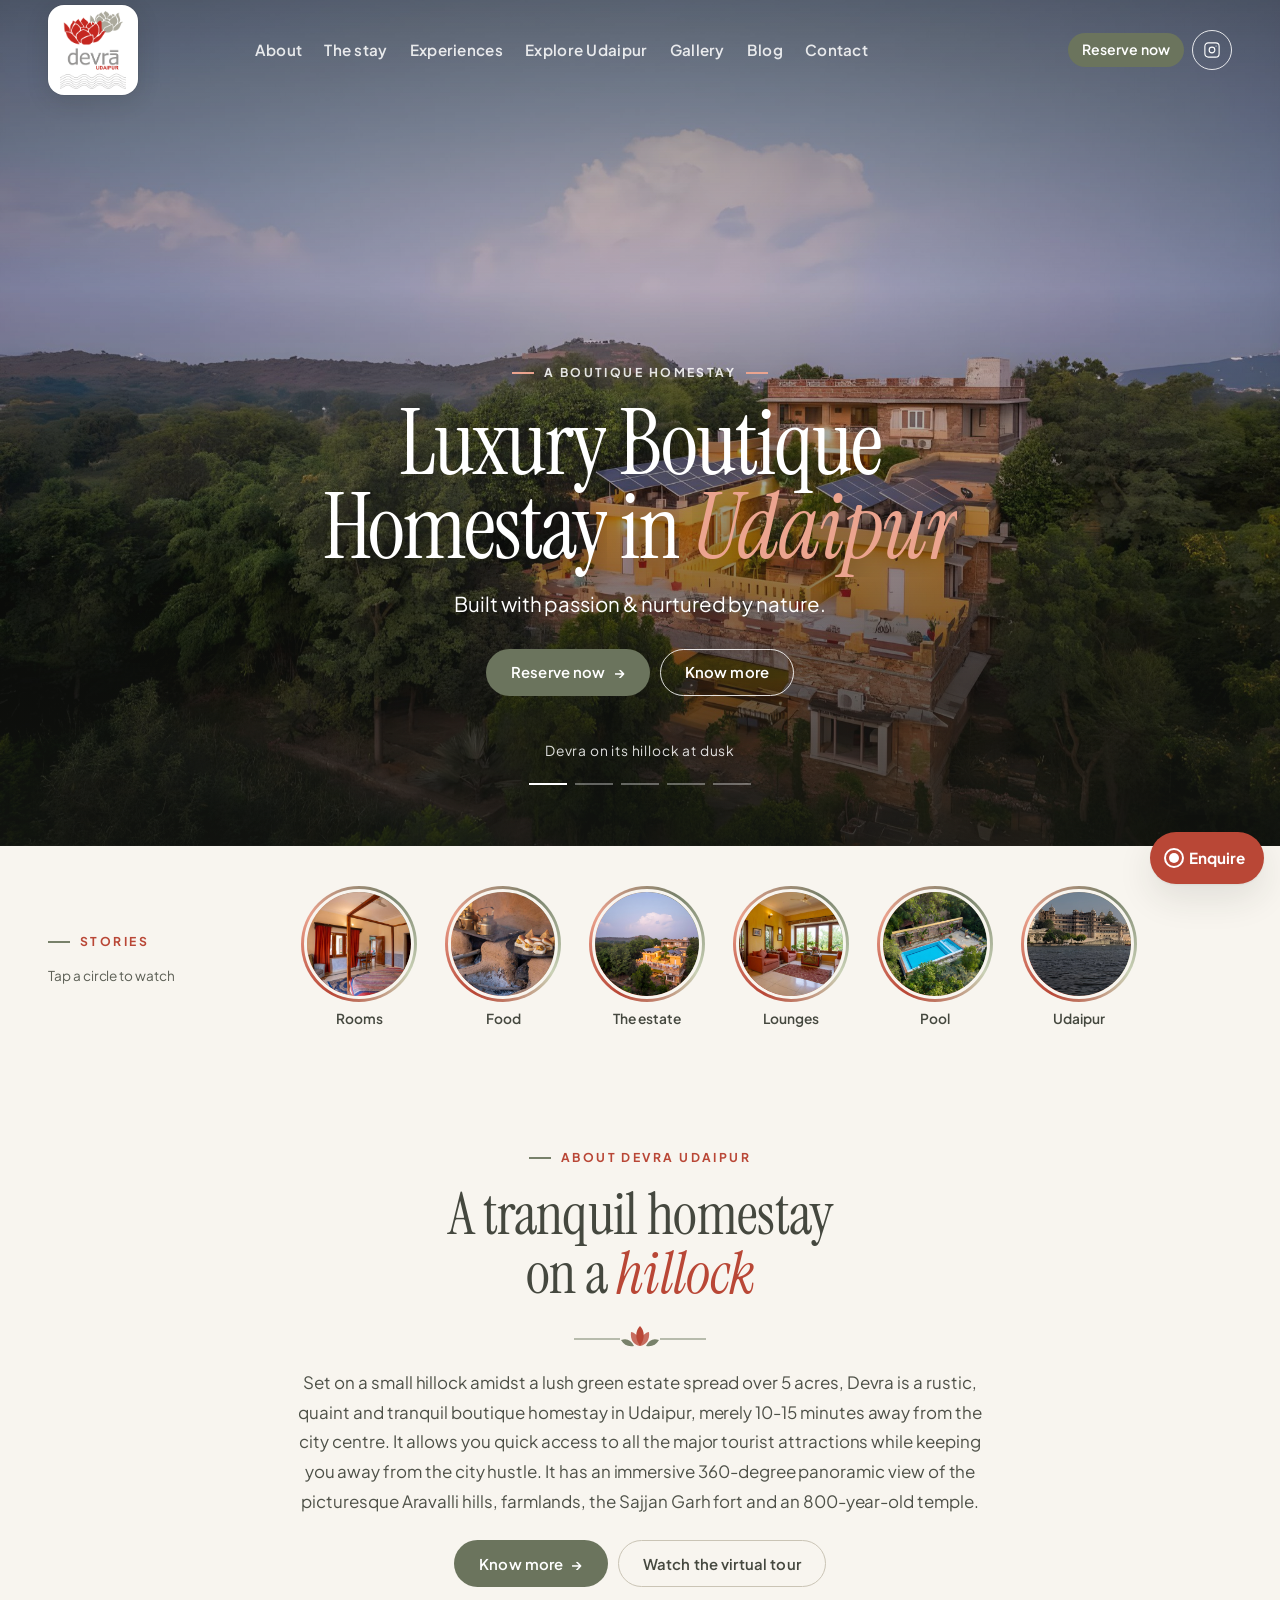
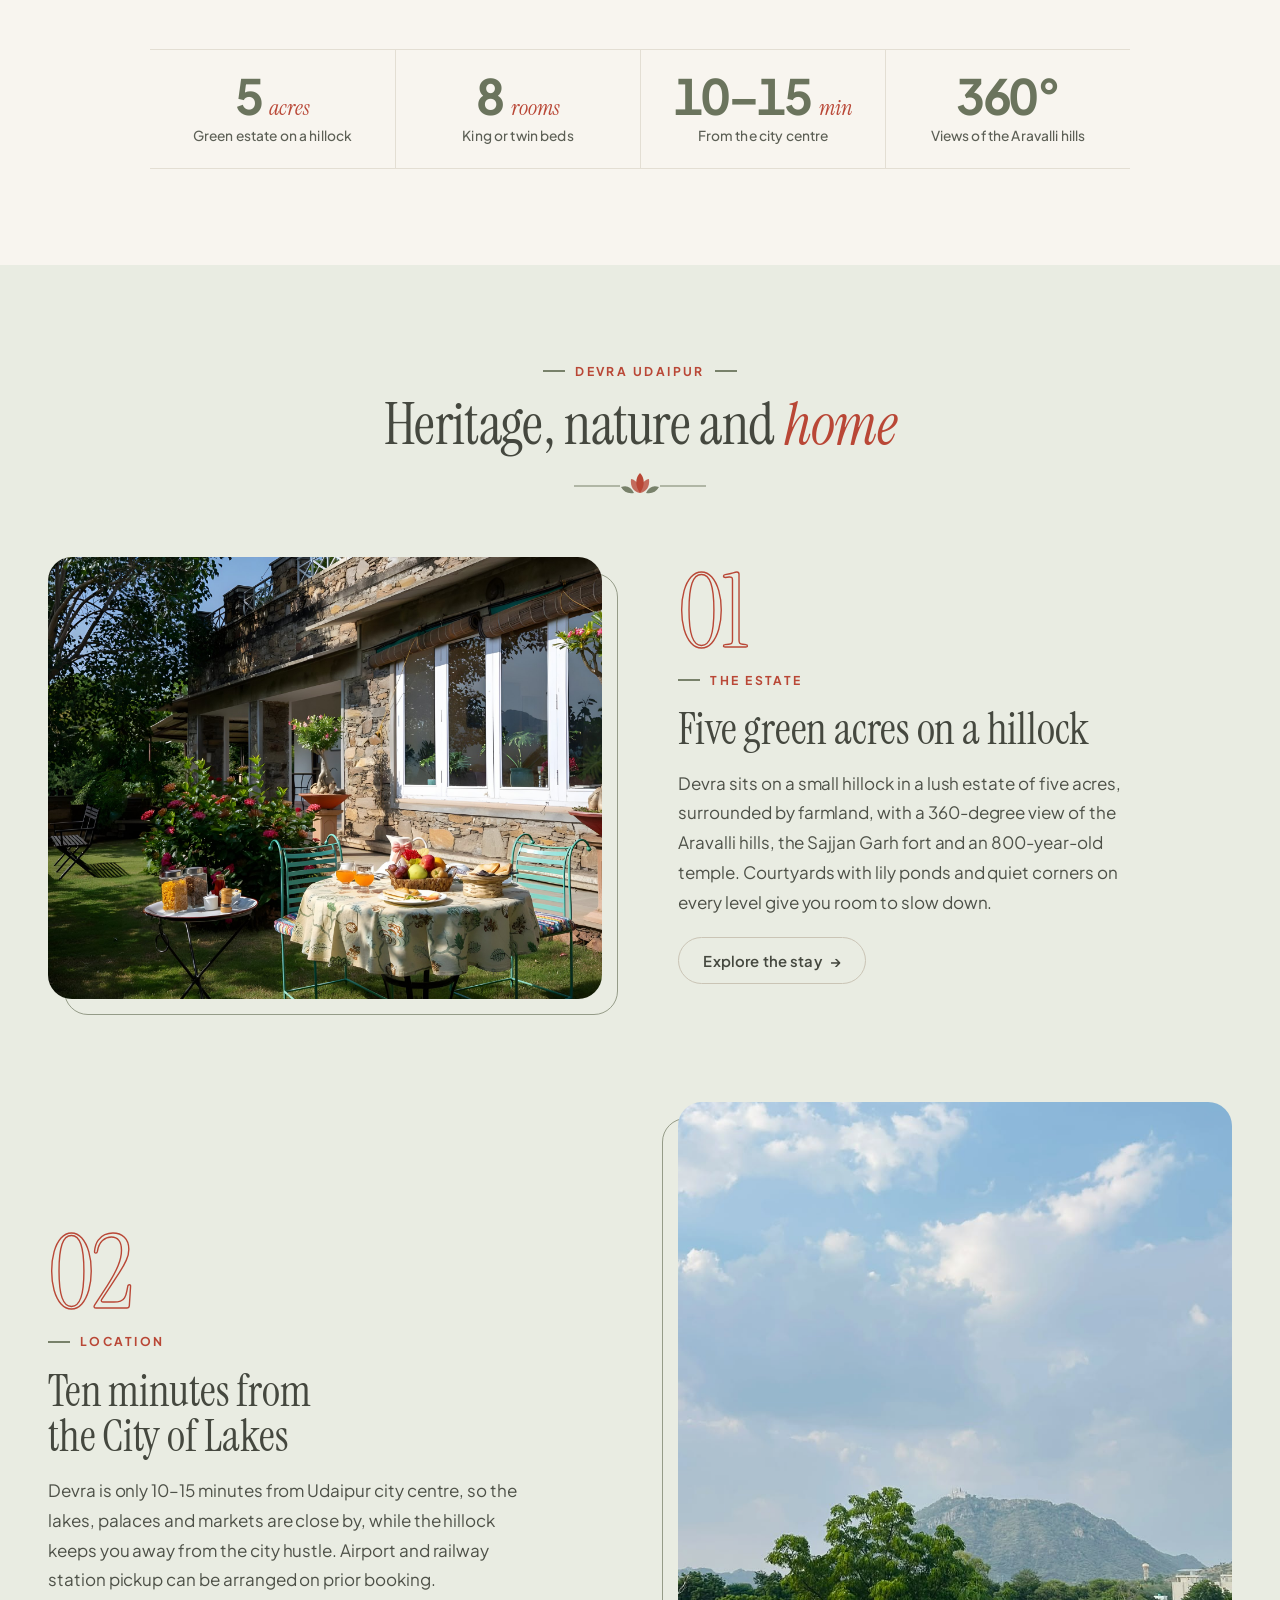
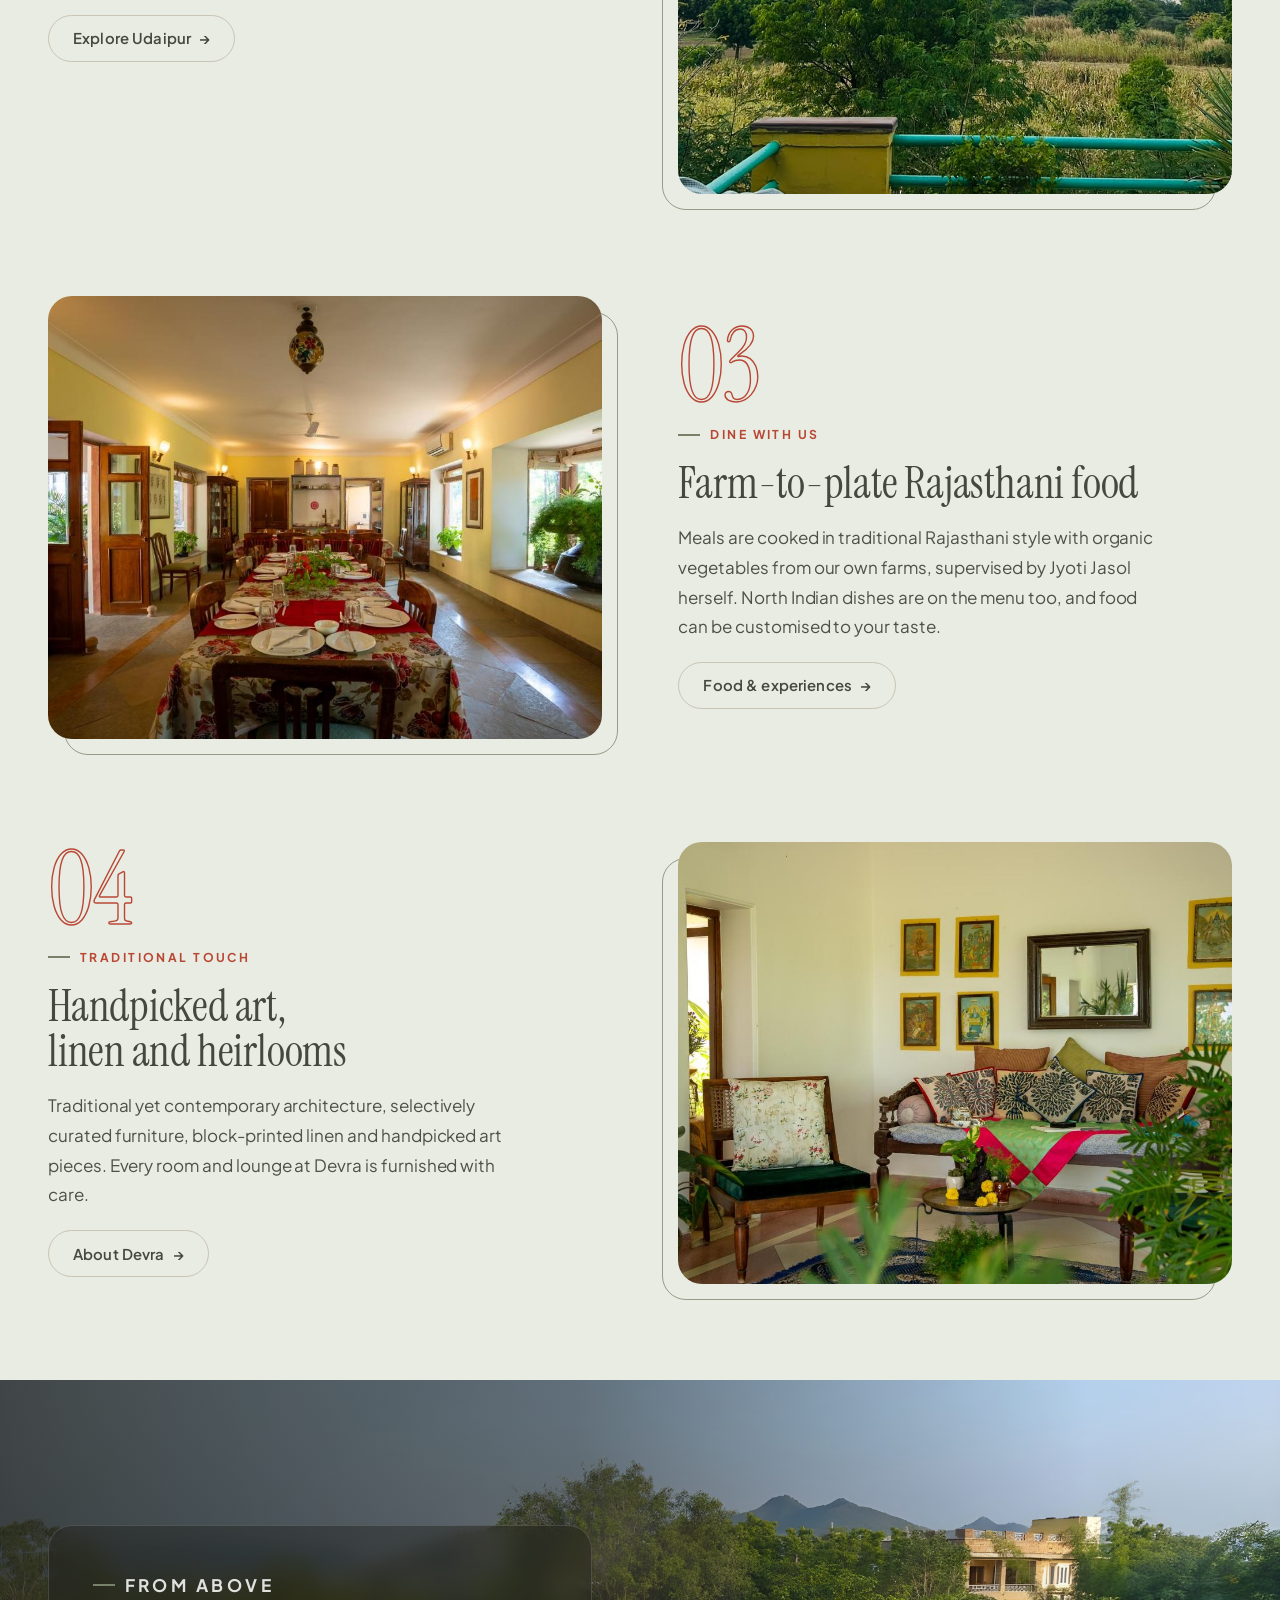
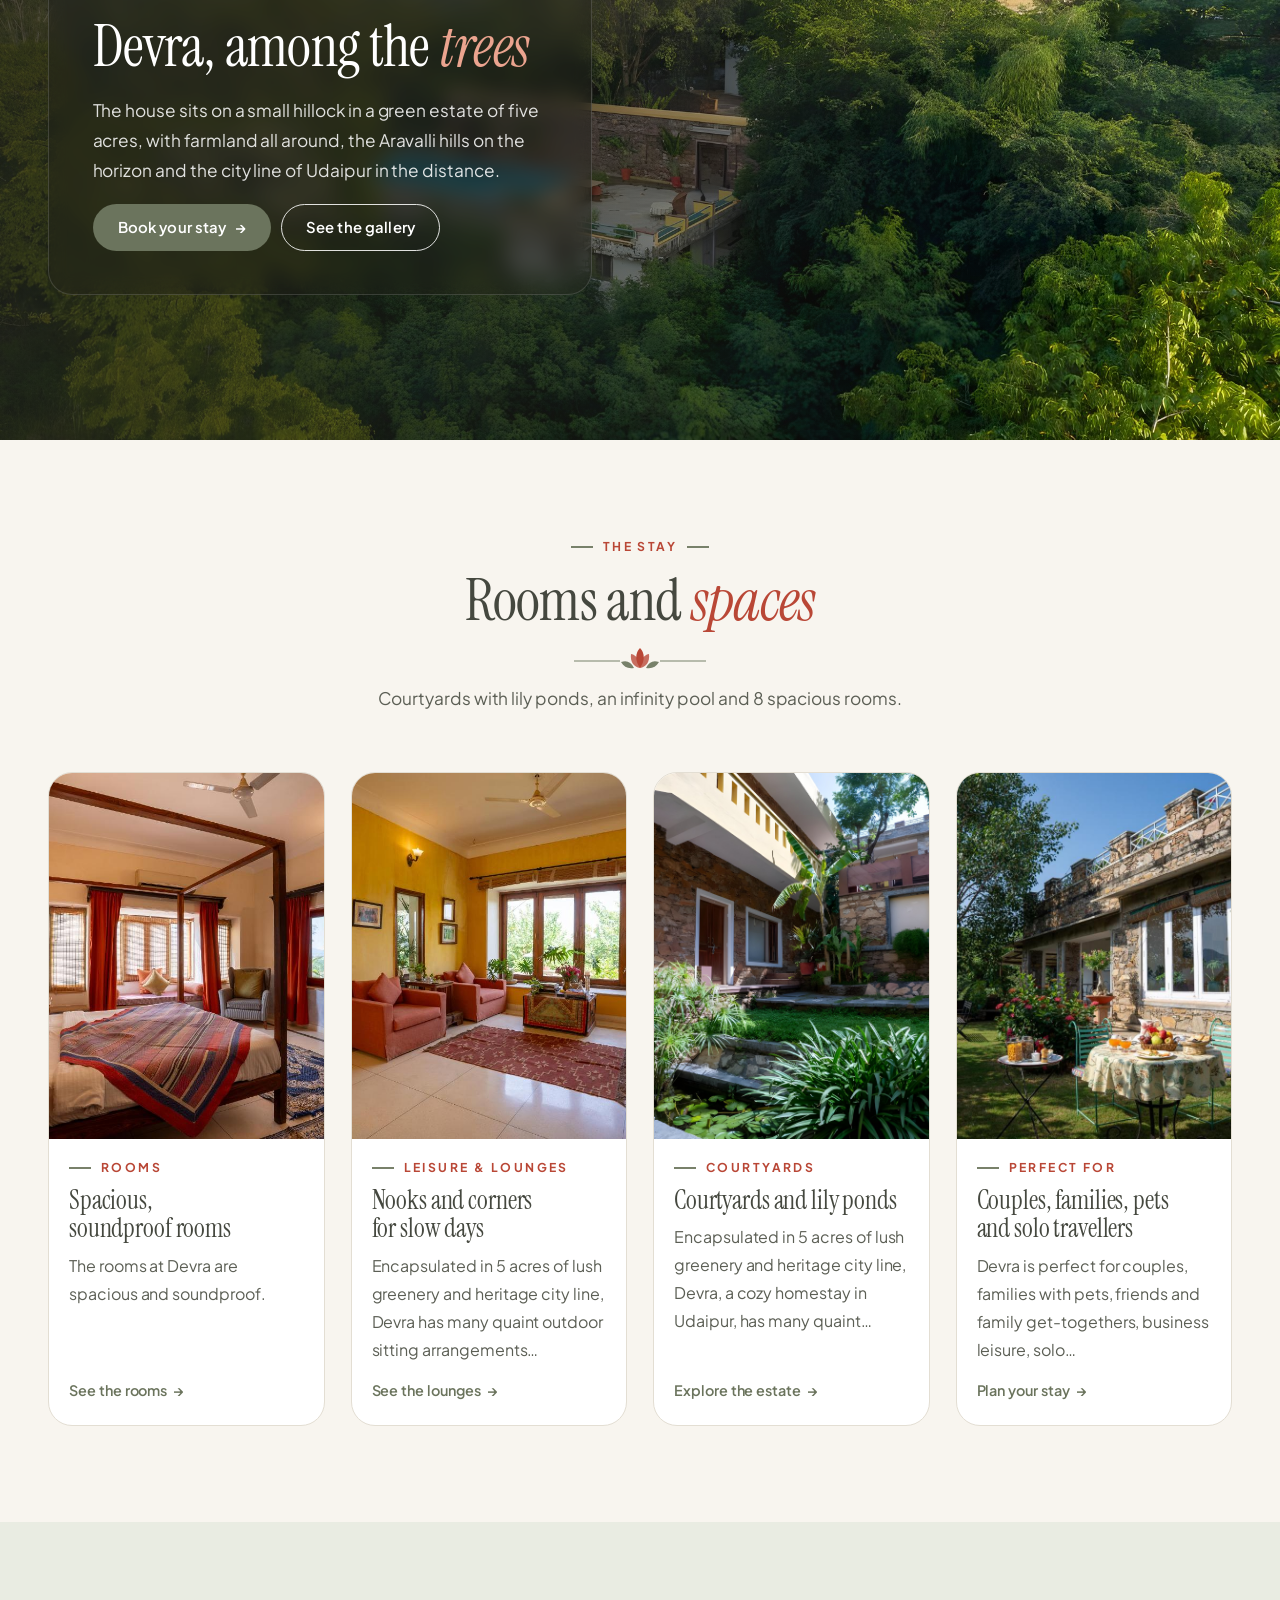
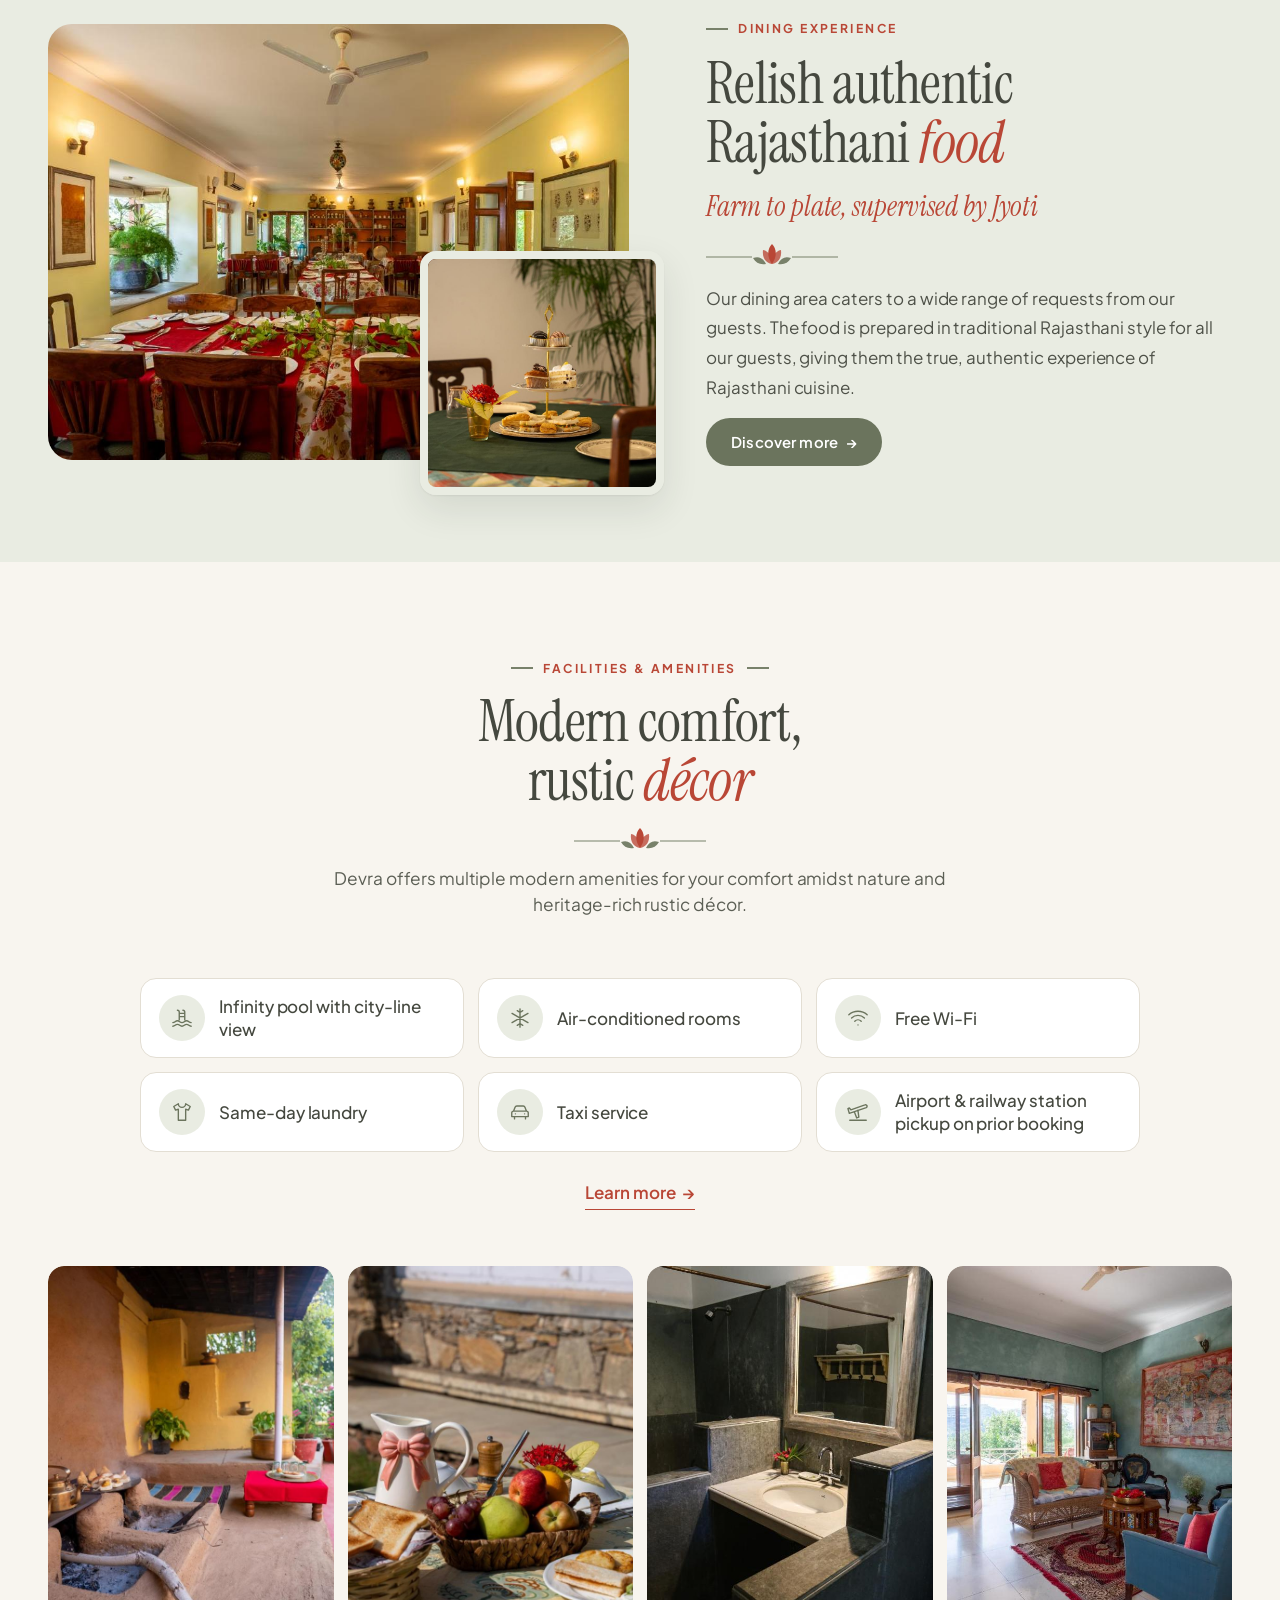
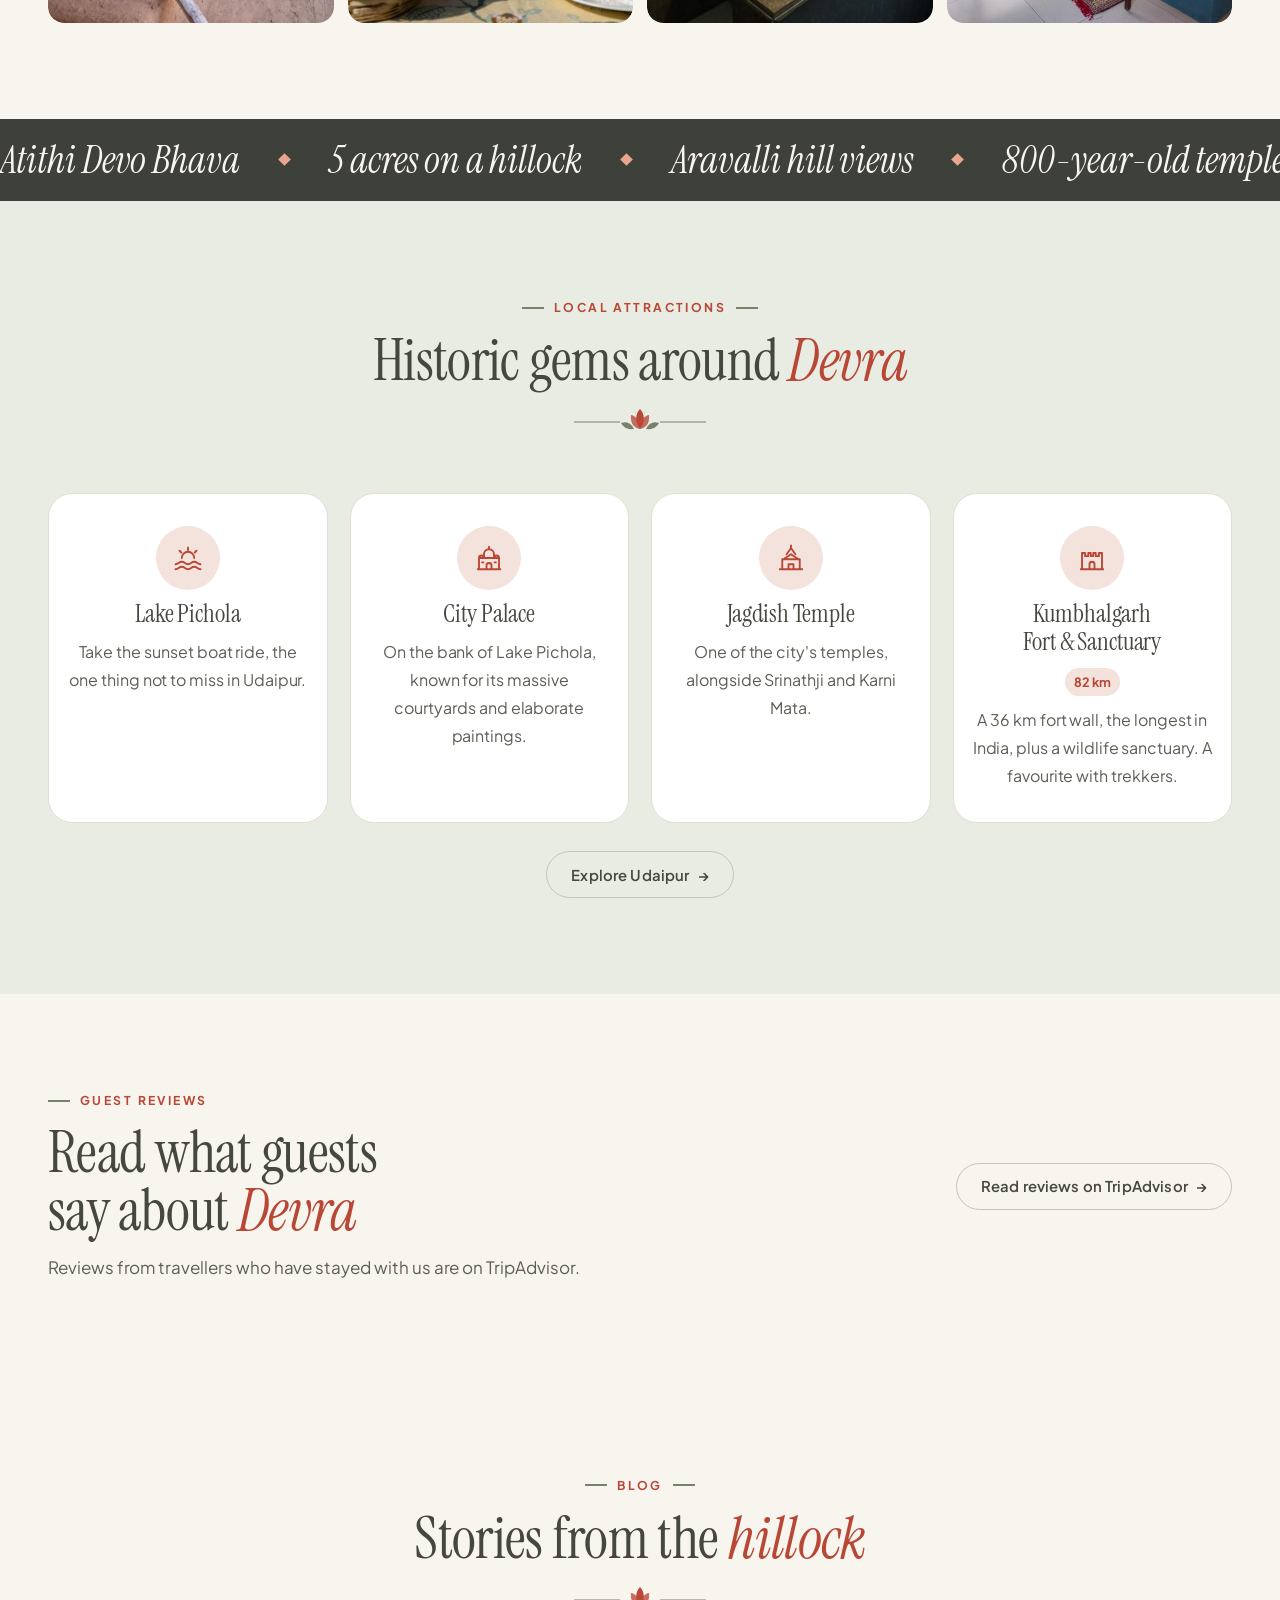
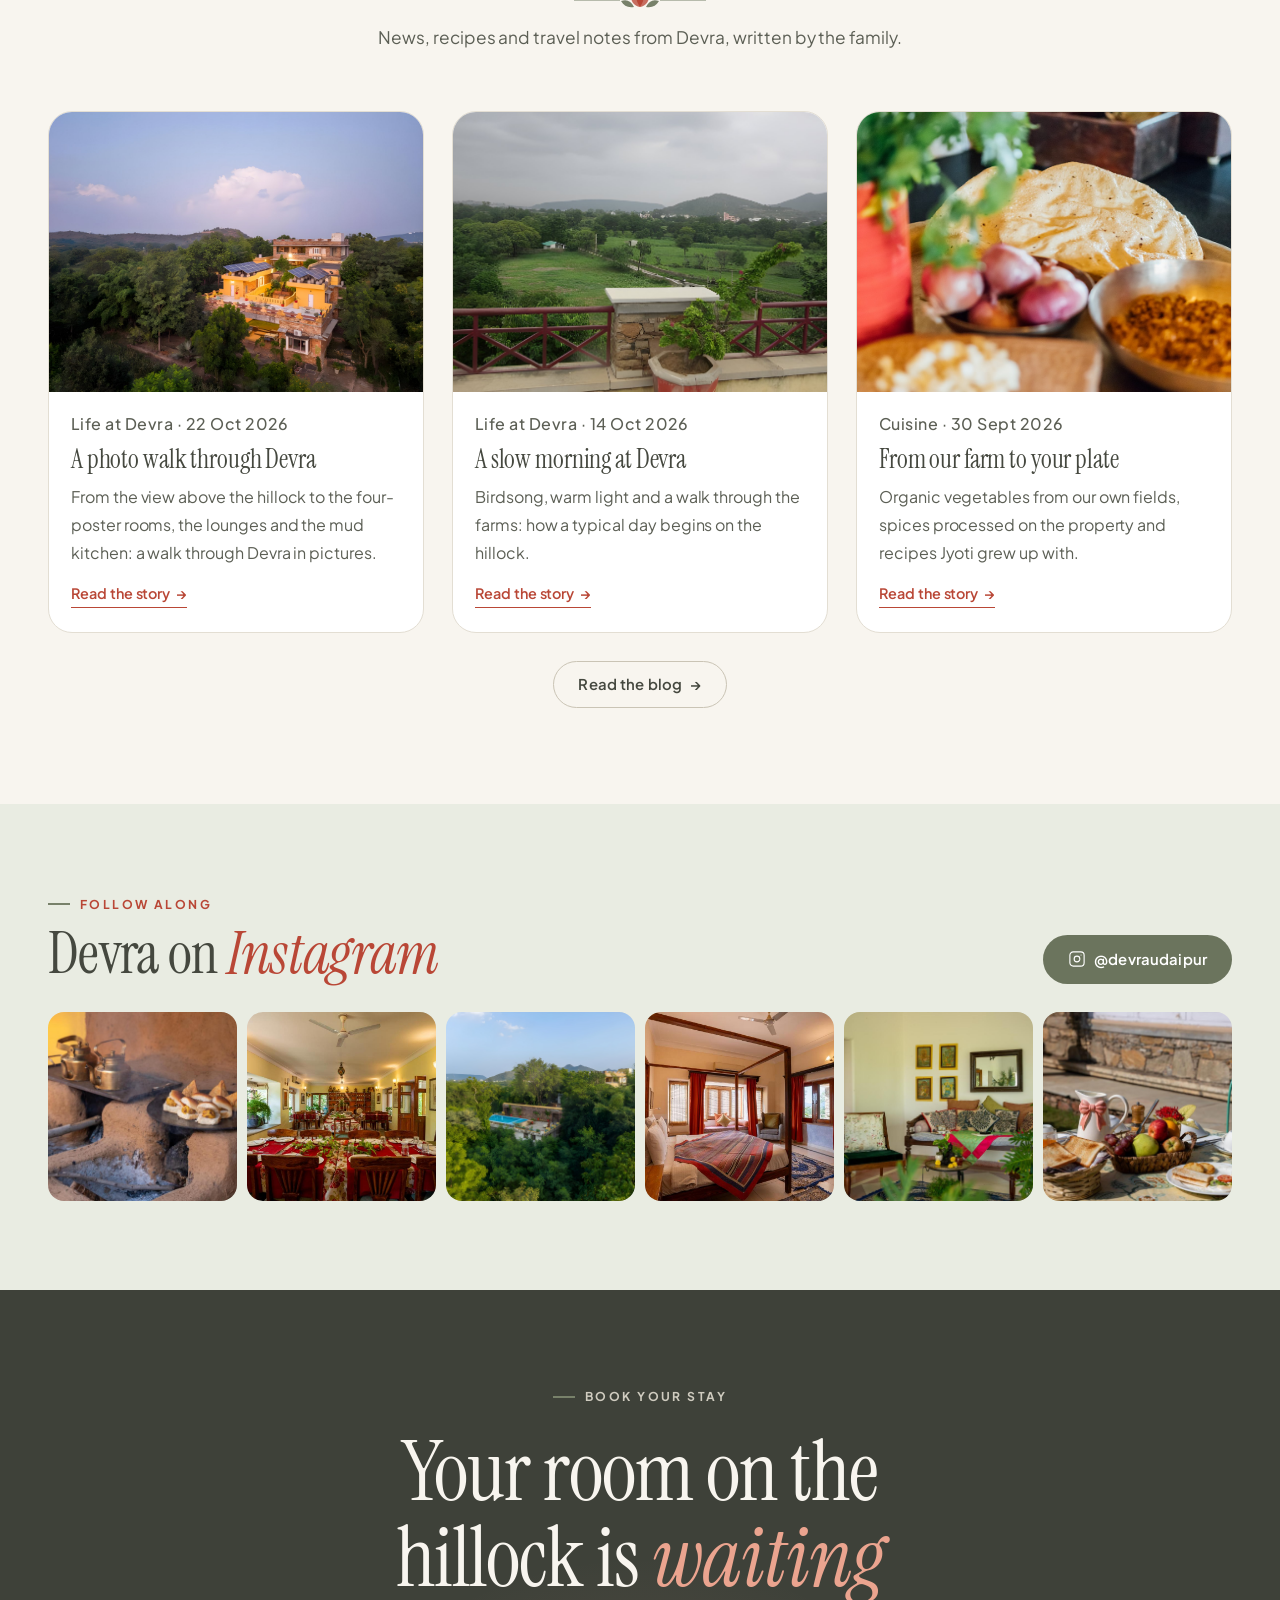
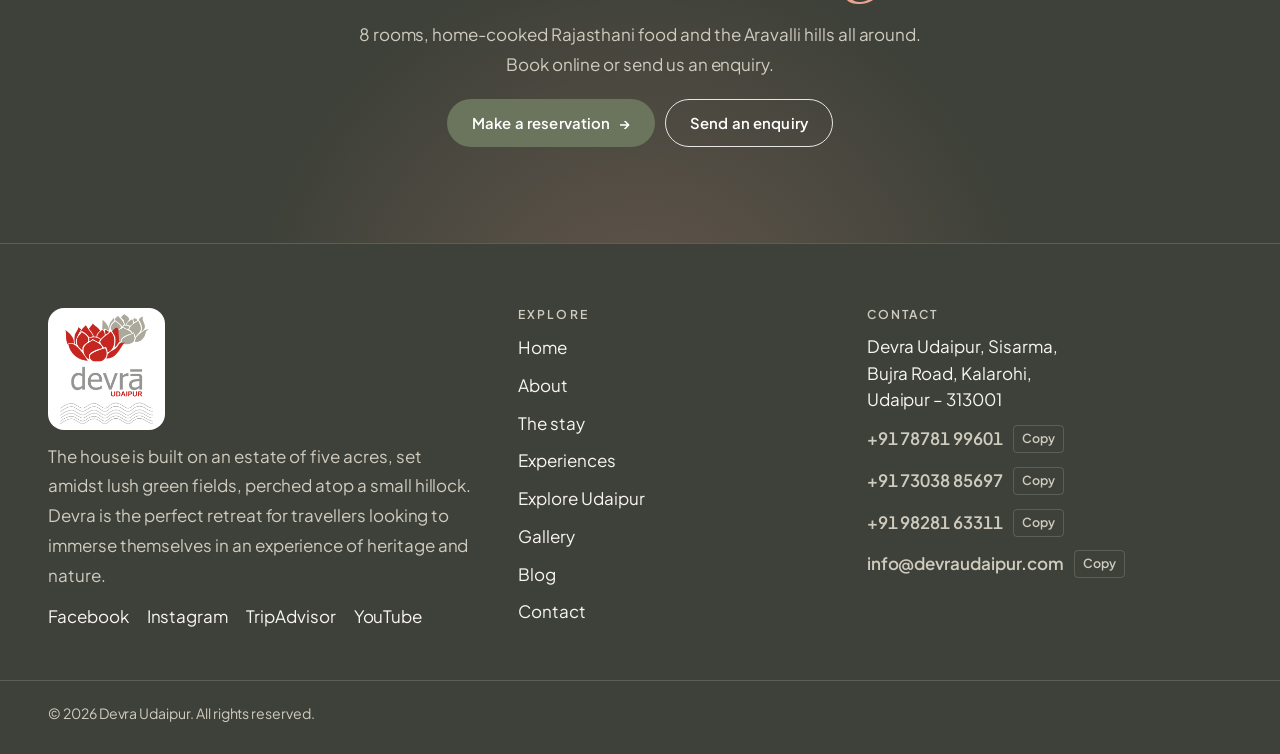
==== commit f64d8c30: "Drive photos, Stories, Blog and Instagram sections 56 professional photos from the client's Drive (h" ====
--- a/index.html
+++ b/index.html
@@ -8,13 +8,13 @@
 <link rel="icon" type="image/png" href="images/m-logo.png">
 <link rel="preconnect" href="https://fonts.googleapis.com">
 <link rel="preconnect" href="https://fonts.gstatic.com" crossorigin>
-<link rel="stylesheet" href="https://fonts.googleapis.com/css2?family=Instrument+Serif:ital@0;1&family=Plus+Jakarta+Sans:wght@400;500;600;700&family=Rozha+One&display=swap">
+<link rel="stylesheet" href="https://fonts.googleapis.com/css2?family=Caveat:wght@400;500;600&family=Instrument+Serif:ital@0;1&family=Plus+Jakarta+Sans:wght@400;500;600;700&family=Rozha+One&display=swap">
 <style>:root{color-scheme:light;padding-top:env(safe-area-inset-top,0px);padding-bottom:env(safe-area-inset-bottom,0px)}body{margin:0;font:14px/1.4 system-ui,sans-serif}img{max-width:100%}[hidden]{display:none!important}</style>
 <link rel="stylesheet" href="site.css">
 </head>
 <body>
 <div id="app" data-page="home"></div>
-<script id="site-data" type="application/json">{"rev":6,"updatedAt":"2026-10-22T07:30:00.000Z","settings":{"siteName":"Devra Udaipur","tagline":"A boutique homestay","heroTitle":"Luxury Boutique Homestay in Udaipur","heroSubtitle":"Built with passion & nurtured by nature.","bookingUrl":"https://www.secure-booking-engine.com/accounts/mJa2mGM072QL6Jv1PQn_Fw/properties/YCL864hEwW2Z-uip7zTu2Q/booking-engine/web/source/4wsctBw6Oq6j-g9XuxeRzQ/","phonePrimary":"+91 78781 99601","phonesOther":["+91 73038 85697","+91 98281 63311"],"whatsapp":"917878199601","email":"info@devraudaipur.com","address":"Devra Udaipur, Sisarma,\nBujra Road, Kalarohi,\nUdaipur – 313001","mapsUrl":"https://maps.google.com/?q=Devra+Udaipur","socials":{"facebook":"https://www.facebook.com/DevraUdaipurRajasthan/","instagram":"https://www.instagram.com/devraudaipur/","tripadvisor":"https://www.tripadvisor.in/Hotel_Review-g297672-d622398-Reviews-Devra_Udaipur-Udaipur_Udaipur_District_Rajasthan.html","youtube":"https://www.youtube.com/channel/UCvgLNHc2MwSQ90xaG2vx3SA"},"facts":[{"id":"f1","value":"5 acres","label":"Green estate on a hillock"},{"id":"f2","value":"8 rooms","label":"King or twin beds"},{"id":"f3","value":"10–15 min","label":"From the city centre"},{"id":"f4","value":"360°","label":"Views of the Aravalli hills"}],"reach":[{"id":"r1","label":"Udaipur City Centre","value":"7 min drive"},{"id":"r2","label":"Bus Station","value":"11 km"},{"id":"r3","label":"Udaipur Railway Station","value":"12 km"},{"id":"r4","label":"Udaipur Airport","value":"32 km"}],"footerAbout":"The house is built on an estate of five acres, set amidst lush green fields, perched atop a small hillock. Devra is the perfect retreat for travellers looking to immerse themselves in an experience of heritage and nature.","seoTitle":"Devra Udaipur – A Boutique Homestay","seoDescription":"Luxury boutique homestay in Udaipur on a 5-acre estate with Aravalli views, an infinity pool, Rajasthani cuisine and 8 rooms. Pet friendly, 10–15 minutes from the city centre.","logo":"m-logo","heroSlides":[{"id":"hs1","photo":"n-courtyard","caption":""},{"id":"hs2","photo":"w-08","caption":""},{"id":"hs3","photo":"n-entrance","caption":""},{"id":"hs4","photo":"n-dining-wide","caption":""},{"id":"hs5","photo":"m-landscape","caption":""}],"marquee":["Atithi Devo Bhava","5 acres on a hillock","Aravalli hill views","800-year-old temple","Infinity pool","Rajasthani home cooking","Pet friendly","Solar powered","Birdwatching with Major"],"tourUrl":"https://www.youtube.com/channel/UCvgLNHc2MwSQ90xaG2vx3SA","ctaTitle":"Your room on the hillock is waiting","ctaText":"8 rooms, home-cooked Rajasthani food and the Aravalli hills all around. Book online or send us an enquiry."},"pages":{"about":{"title":"About Devra","lead":"A boutique homestay on five green acres, hosted by Major Durga Das and Jyoti Jasol.","photo":"m-terrace-view"},"stay":{"title":"The stay","lead":"Courtyards with lily ponds, an infinity pool and 8 spacious rooms.","photo":"n-courtyard"},"experiences":{"title":"Experiences","lead":"Birdwatching, heritage cooking, yoga on the terrace and long farm walks.","photo":null},"udaipur":{"title":"Explore Udaipur","lead":"The City of Lakes, 10–15 minutes from Devra.","photo":null},"gallery":{"title":"Gallery","lead":"Life at Devra and around Udaipur.","photo":"n-dining-wide"},"journal":{"title":"Journal","lead":"Stories, food and travel notes from Devra.","photo":"x-04"}},"sections":{"home_about":{"eyebrow":"About Devra Udaipur","title":"A tranquil homestay on a hillock","body":"Set on a small hillock amidst a lush green estate spread over 5 acres, Devra is a rustic, quaint and tranquil boutique homestay in Udaipur, merely 10-15 minutes away from the city centre. It allows you quick access to all the major tourist attractions while keeping you away from the city hustle. It has an immersive 360-degree panoramic view of the picturesque Aravalli hills, farmlands, the Sajjan Garh fort and an 800-year-old temple.","photo":"m-landscape","photo2":"m-terrace-view"},"home_stay":{"eyebrow":"Courtyards","title":"Courtyards and lily ponds","body":"Encapsulated in 5 acres of lush greenery and heritage city line, Devra, a cozy homestay in Udaipur, has many quaint outdoor sitting arrangements and courtyards with lily ponds at every level for you to hang out with your loved ones, pets or just by yourself.","photo":"n-courtyard-day"},"home_cuisine":{"eyebrow":"Dining experience","title":"Relish authentic Rajasthani food","body":"Our dining area caters to a wide range of requests from our guests. The food is prepared in traditional Rajasthani style for all our guests, giving them the true, authentic experience of Rajasthani cuisine.","photo":"n-dining-hall","photo2":"n-plates"},"home_room":{"eyebrow":"Rooms","title":"Spacious, soundproof rooms","body":"The rooms at Devra are spacious and soundproof. They come with either a king-size double bed or twin beds, with traditional yet contemporary architecture, selectively curated furniture, linen and handpicked art pieces.","photo":"w-08"},"about_devra":{"eyebrow":"About Devra","title":"A tribal temple where God resides","body":"Set on a small hillock amidst a lush green estate spread over 5 acres, Devra is a rustic, quaint and tranquil boutique homestay in Udaipur, merely 10-15 minutes away from the city centre. It allows you quick access to all the major tourist attractions while keeping you away from the city hustle. It has an immersive 360-degree panoramic view of the picturesque Aravalli hills, farmlands, the Sajjan Garh fort and an 800-year-old temple.\n\nIn the local language, ‘Devra’ translates to ‘a tribal temple where God resides’. True to its name, Devra believes in the core value of Indian hospitality, “Atithi Devo Bhava”, which literally means guests are gods. This pet-friendly homestay in Udaipur offers 8 rooms with all modern amenities. The refreshing country property has many nooks and corners for you to relax, read a book, paint or simply reflect, making it perfect for couple getaways, family vacations, staycations and artist retreats. Devra is also a great budget homestay in Udaipur, offering an affordable and authentic experience amidst natural beauty.","photo":"m-outside","photo2":"n-lounge2"},"about_hosts":{"eyebrow":"The hosts","title":"Major Durga Das and Jyoti Jasol","body":"Devra, the unique country homestay, is hosted by Major Durga Das (ex-Indian Army), fondly known as Major, and his wife Jyoti Jasol. The couple has been married for 30 years and belongs to the royal ancestral lines of The House of Bassi, Udaipur and the Rathores of Marwar, Jodhpur, respectively. Both Major and Jyoti are animal lovers and like to spend time with their guests and their pets, taking care of them personally during their stay. They will happily accompany you, whether going for morning walks in the farms or spending an evening getting to know Udaipur and Rajasthani culture.\n\nTheir hospitality is deeply rooted in their large joint family backgrounds, and both have been associated as culture consultants with leading hotel groups in the country, like the Oberoi group and the Udaipur palace, for their events and public relations. Growing up, Jyoti witnessed and learnt the traditional cuisines, and she thrives on sharing them through her food for the guests at Devra. She often conducts heritage cooking classes on appointment, offering a true cultural stay in Udaipur.","photo":"x-04"},"stay_leisure":{"eyebrow":"Leisure & lounges","title":"Nooks and corners for slow days","body":"Encapsulated in 5 acres of lush greenery and heritage city line, Devra has many quaint outdoor sitting arrangements and courtyards with lily ponds at every level for you to hang out with your loved ones, pets or just by yourself. The property is surrounded by farmlands and fields, giving a vast open canvas for family get-togethers, events, special occasions, team bonding activities and office get-togethers.\n\nYou will find a lot of nooks and corners to read, meditate, practise yoga or paint during your time at Devra. Each floor has common spaces open on three sides that let you feel the outdoors while being inside: the central courtyard, pool, dining area and terrace.","photo":"n-lounge","photo2":"n-lounge4"},"stay_rooms":{"eyebrow":"Rooms","title":"8 rooms with king or twin beds","body":"The rooms at Devra are spacious and soundproof, with either a king-size double bed or twin beds. Traditional yet contemporary architecture meets selectively curated furniture, linen and handpicked art pieces.\n\nLarge bay windows and living areas open on three sides give you the feel of being outdoors, with fresh air and sunlight, while you are indoors.","items":["Air conditioning","Electric kettle with tea & coffee supplies","Telephone and writing desk","Large bay windows","Attached bathroom","24x7 running hot water","Space for an extra bed"],"photo":"w-13"},"stay_facilities":{"eyebrow":"Facilities & amenities","title":"Modern comfort, rustic décor","body":"Devra offers multiple modern amenities for your comfort amidst nature and heritage-rich rustic décor. It has an infinity pool with a scenic view of the Udaipur city line for you to relax and unwind.\n\nSame-day laundry and taxi services are available, and airport and railway station pickup and drop can be arranged on prior booking. Free Wi-Fi lets you take a staycation and keep up with your remote work schedule.","items":["Infinity pool with city-line view","Air-conditioned rooms","Free Wi-Fi","Same-day laundry","Taxi service","Airport & railway station pickup on prior booking"],"photo":"n-pool"},"stay_perfect":{"eyebrow":"Perfect for","title":"Couples, families, pets and solo travellers","body":"Devra is perfect for couples, families with pets, friends and family get-togethers, business leisure, solo travellers, groups of friends, weekend getaways and tourists. Its doors are always open if you are looking for some quiet time away from the hustle of daily life, or if you want to explore Udaipur and retire comfortably at the end of the day.\n\nDevra takes pride in being safe and friendly for solo women travellers from across the globe, and is a great place for a staycation where you can work while cradled in nature. Travelling with your furry companions? Devra is a pet-friendly homestay, so they can come along too.","items":["Couples","Families with pets","Friends & family get-togethers","Solo women travellers","Business leisure","Weekend getaways","Staycations & remote work"],"photo":"n-courtyard3"},"exp_intro":{"eyebrow":"Around Devra","title":"A typical day begins with birdsong","body":"There is a lot you can do around Devra. Bicycling tours to nearby areas and yoga and meditation classes on the terrace are big hits with guests. Major Durga Das, a keen bird watcher himself, will gladly take you birdwatching, while his wife Jyoti Jasol can take you on a culinary tour with her heritage cooking demonstrations.\n\nThey would love to give you company on your morning walks as well, and your fur baby will find company with the pets of Devra. A typical day here starts with chirping birds and mellow, warm sunlight knocking at your door. The fresh air will sweep you away as you sip your morning beverage and watch your pets play in the open land.","photo":"n-sunset2","photo2":"n-tea"},"exp_culinary":{"eyebrow":"Culinary","title":"Farm to plate, supervised by Jyoti","body":"The food at Devra is a prime attraction: tasty, appetising and made with organic vegetables from our own farms. A farm-to-plate approach means fresh fruits, vegetables and spices, free from toxic chemicals. You will witness and eat authentic Rajasthani cuisine made with love and supervised by Jyoti Jasol herself.\n\nApart from Rajasthani cuisine, there is a variety of North Indian dishes, and food can be customised to your taste and requirements. Kitchen regulars like pasta, noodles and sandwiches are available on request. Most of the spices are processed by locals at the property itself, and every dish tells the story of Rajasthani food and how it is produced.","photo":"n-table-long"},"exp_community":{"eyebrow":"Art, craft & community","title":"Local hands, solar power","body":"Major Durga Das and Jyoti Jasol have not only opened their doors to travellers from across the globe but also created employment and empowerment for local village women, whom you will often see at work during your stay. The property's electricity comes entirely from solar power, a step towards sustainable hospitality and a smaller carbon footprint.\n\nMany local artisans nearby make arts and crafts indigenous to the area. You can support them by buying their work and carrying a souvenir back for yourself or your loved ones.","photo":"w-52"},"udaipur_about":{"eyebrow":"About Udaipur","title":"The City of Lakes","body":"Known as the ‘Venice of the East’, Udaipur is also called ‘the City of Lakes’ for the many lakes set into its picturesque city line against the Aravalli hills. While the lakes bring serenity, the palaces bring majesty to a city filled with warm culture and spectacular hospitality.\n\nWhether you are planning a solo trip, a trip with friends, a romantic getaway or your wedding, Udaipur has you covered with its colourful ambience, respectful culture and delicious food. With spectacular sunsets and earthiness, there is something for everyone: art and crafts, rich heritage and history, or simply walking the city on a food trail of your own.","photo":"m-fatehsagar"},"udaipur_places":{"eyebrow":"Places to visit","title":"Lakes, temples, forts and safaris","body":"From lakes to jungle safaris to temples and forts, Udaipur has everything you might imagine in a lake city set in a desert land. Fateh Sagar Lake and Lake Pichola both offer boat rides. Among the city's temples are Eklingji, Jagdish Temple, Srinathji and Karni Mata. Kumbhalgarh Wildlife Sanctuary and Kumbhalgarh Fort make a stunning day out, and the markets are full of local handicrafts, textiles and souvenirs."},"udaipur_mustdo":{"eyebrow":"Must do in Udaipur","title":"Sunset on Lake Pichola, and a fort with a 36 km wall","body":"When in Udaipur, visit the iconic Lake Palace, now a luxury 5-star hotel, and the City Palace on the bank of Lake Pichola for its massive courtyards and elaborate paintings. Don't miss the sunset boat ride on Lake Pichola. Eklingji Temple, 22 km from Udaipur, is one of the most popular spots for its religious and cultural significance.\n\nTrekking fans can head to Kumbhalgarh, 82 km away. Its fort wall stretches 36 km, the longest in India and second in the world only to the Great Wall of China, and there is a wildlife sanctuary too. Finish at Bagore ki Haveli Museum, whose cultural shows bring Rajasthan's history and performing arts to life.","photo":"m-citypalace"},"contact_intro":{"eyebrow":"Enquire","title":"Plan your stay at Devra","body":"Tell us your dates and how many of you are coming. Your message opens in WhatsApp, ready to send to us. You can also call or email us directly.","photo":"n-entrance"},"home_band":{"eyebrow":"The rooms","title":"Rooms with handpicked art and big bay windows","body":"Spacious, soundproof rooms with king-size or twin beds, selectively curated furniture, linen and handpicked art pieces. Large bay windows bring in fresh air and sunlight.","photo":"w-08"},"stay_band":{"eyebrow":"Leisure & lounges","title":"Common spaces open on three sides","body":"Each floor has common spaces open on three sides, so you feel the outdoors while you are inside. Find a corner to read, meditate, practise yoga or paint.","photo":"w-32"},"home_f1":{"eyebrow":"The estate","title":"Five green acres on a hillock","body":"Devra sits on a small hillock in a lush estate of five acres, surrounded by farmland, with a 360-degree view of the Aravalli hills, the Sajjan Garh fort and an 800-year-old temple. Courtyards with lily ponds and quiet corners on every level give you room to slow down.","photo":"n-sunset"},"home_f2":{"eyebrow":"Location","title":"Ten minutes from the City of Lakes","body":"Devra is only 10–15 minutes from Udaipur city centre, so the lakes, palaces and markets are close by, while the hillock keeps you away from the city hustle. Airport and railway station pickup can be arranged on prior booking.","photo":"n-view"},"home_f3":{"eyebrow":"Dine with us","title":"Farm-to-plate Rajasthani food","body":"Meals are cooked in traditional Rajasthani style with organic vegetables from our own farms, supervised by Jyoti Jasol herself. North Indian dishes are on the menu too, and food can be customised to your taste.","photo":"n-dining-long"},"home_f4":{"eyebrow":"Traditional touch","title":"Handpicked art, linen and heirlooms","body":"Traditional yet contemporary architecture, selectively curated furniture, block-printed linen and handpicked art pieces. Every room and lounge at Devra is furnished with care.","photo":"n-lounge3"}},"media":[{"id":"m-logo","assetId":"9bac456a1a9855ec3ad061dea222e26f","caption":"Devra Udaipur logo","category":"Brand","sourceUrl":"https://devraudaipur.in/wp-content/uploads/2021/06/Org-w_o-Border-.png","featured":false,"showInGallery":false,"w":709,"h":840,"file":"m-logo.png"},{"id":"n-courtyard","assetId":"a4675c3097cddefc95d38e04f6102ab8","caption":"The courtyard at Devra","category":"Estate","sourceUrl":"","featured":false,"showInGallery":true,"w":1280,"h":960,"file":"n-courtyard.jpg"},{"id":"n-sunset","assetId":"e336a7f6ff880456689234ae5434950a","caption":"Sunset over the courtyard","category":"Estate","sourceUrl":"","featured":false,"showInGallery":true,"w":960,"h":1280,"file":"n-sunset.jpg"},{"id":"n-sunset2","assetId":"7a73428f23690f6160db13db668817ab","caption":"Evening light over the estate","category":"Estate","sourceUrl":"","featured":false,"showInGallery":true,"w":960,"h":1280,"file":"n-sunset2.jpg"},{"id":"n-courtyard-day","assetId":"2a5ccd66ad0ff8b626d6b50fd65a72a2","caption":"Courtyard seating under the trees","category":"Estate","sourceUrl":"","featured":false,"showInGallery":true,"w":960,"h":1280,"file":"n-courtyard-day.jpg"},{"id":"n-courtyard3","assetId":"1e13a9465c92fd0747c43349eefee324","caption":"The courtyard, set for the evening","category":"Estate","sourceUrl":"","featured":false,"showInGallery":true,"w":960,"h":1280,"file":"n-courtyard3.jpg"},{"id":"n-sky","assetId":"0e34a8f90507bcf04c9a218d9f2ddd55","caption":"Evening sky over the Aravallis","category":"Estate","sourceUrl":"","featured":false,"showInGallery":true,"w":1280,"h":960,"file":"n-sky.jpg"},{"id":"n-entrance","assetId":"9ec1ca71994b6c34b9544f93debbd631","caption":"The entrance verandah","category":"Estate","sourceUrl":"","featured":false,"showInGallery":true,"w":1280,"h":960,"file":"n-entrance.jpg"},{"id":"n-pool","assetId":"dabd8fee953f5ae0382f31e48b9f5942","caption":"Plunge pool with a view of the hills","category":"Pool","sourceUrl":"","featured":true,"showInGallery":true,"w":960,"h":1280,"rank":1,"file":"n-pool.jpg"},{"id":"n-view","assetId":"05083c00d0481c3d15547f7eab58a8d9","caption":"View of the Aravalli hills","category":"Estate","sourceUrl":"","featured":false,"showInGallery":true,"w":960,"h":1280,"file":"n-view.jpg"},{"id":"n-lounge","assetId":"eb677be71d025c95b69b34a2c015571f","caption":"The lounge","category":"Lounges","sourceUrl":"","featured":false,"showInGallery":true,"w":960,"h":1280,"file":"n-lounge.jpg"},{"id":"n-lounge2","assetId":"8a0c13d2af21c6e2e657609e8389bfe3","caption":"Lounge with handpicked art","category":"Lounges","sourceUrl":"","featured":true,"showInGallery":true,"w":960,"h":1280,"rank":3,"file":"n-lounge2.jpg"},{"id":"n-lounge3","assetId":"f297fa4683e351a9331c49049ad5661a","caption":"Evening tea in the lounge","category":"Lounges","sourceUrl":"","featured":false,"showInGallery":true,"w":960,"h":1280,"file":"n-lounge3.jpg"},{"id":"n-lounge4","assetId":"32a8feb3c80c6c07b5e06bafd0289ba5","caption":"Lounge opening onto the courtyard","category":"Lounges","sourceUrl":"","featured":false,"showInGallery":true,"w":960,"h":1280,"file":"n-lounge4.jpg"},{"id":"n-sweets","assetId":"85f0a5cb6c66877d03ca5b2639bdc075","caption":"Sweets for our guests","category":"Cuisine","sourceUrl":"","featured":false,"showInGallery":true,"w":960,"h":1280,"file":"n-sweets.jpg"},{"id":"n-tea","assetId":"e9b2e55c017c06643b3d813e7f3e60d6","caption":"High tea at Devra","category":"Cuisine","sourceUrl":"","featured":true,"showInGallery":true,"w":960,"h":1280,"rank":2,"file":"n-tea.jpg"},{"id":"n-table-flowers","assetId":"ebab0bed63767c5e34719ca37909249d","caption":"Fresh flowers on the dining table","category":"Cuisine","sourceUrl":"","featured":false,"showInGallery":true,"w":960,"h":1280,"file":"n-table-flowers.jpg"},{"id":"n-table-palm","assetId":"ac2109d1209b641a792b12b35d7baa67","caption":"Tea table in the dining room","category":"Cuisine","sourceUrl":"","featured":false,"showInGallery":true,"w":960,"h":1280,"file":"n-table-palm.jpg"},{"id":"n-table-long","assetId":"65924abb6584badc6f45c17a1559b8a3","caption":"The dining room","category":"Cuisine","sourceUrl":"","featured":false,"showInGallery":true,"w":960,"h":1280,"file":"n-table-long.jpg"},{"id":"n-plates","assetId":"6f7bfc04f9a4456ad4ae1b8842738027","caption":"Block-printed linen and vintage plates","category":"Cuisine","sourceUrl":"","featured":false,"showInGallery":true,"w":960,"h":1280,"file":"n-plates.jpg"},{"id":"n-plates2","assetId":"b003a7e00422b266b01f02779792fbba","caption":"Vintage crockery on block-printed linen","category":"Cuisine","sourceUrl":"","featured":true,"showInGallery":true,"w":960,"h":1280,"rank":4,"file":"n-plates2.jpg"},{"id":"n-dining","assetId":"25b1e0abb010ba1534e4d7d9a759b41d","caption":"Dining table by the window","category":"Cuisine","sourceUrl":"","featured":false,"showInGallery":true,"w":960,"h":1280,"file":"n-dining.jpg"},{"id":"n-dining-top","assetId":"3c47859db2a279f5a51c174aefdc1a86","caption":"Table set with fresh flowers","category":"Cuisine","sourceUrl":"","featured":false,"showInGallery":true,"w":960,"h":1280,"file":"n-dining-top.jpg"},{"id":"n-dining-hall","assetId":"1ad1d08ead42504426f61c95b86df23f","caption":"The dining hall","category":"Cuisine","sourceUrl":"","featured":false,"showInGallery":true,"w":960,"h":1280,"file":"n-dining-hall.jpg"},{"id":"n-dining-long","assetId":"622690e16b888329c062741ee4ef4c56","caption":"Table set for a gathering","category":"Cuisine","sourceUrl":"","featured":false,"showInGallery":true,"w":960,"h":1280,"file":"n-dining-long.jpg"},{"id":"n-dining-hall2","assetId":"b40e2dfa51a57ba4ba11517aaac6ce8e","caption":"Dining hall and pantry","category":"Cuisine","sourceUrl":"","featured":false,"showInGallery":true,"w":960,"h":1280,"file":"n-dining-hall2.jpg"},{"id":"n-dining-wide","assetId":"dbde7b277ef5a2debf18b2ecddaa01e3","caption":"The dining hall, ready for dinner","category":"Cuisine","sourceUrl":"","featured":false,"showInGallery":true,"w":1280,"h":960,"file":"n-dining-wide.jpg"},{"id":"m-landscape","assetId":"71f98ab564fa3b357c8e79533ba175e7","caption":"Devra and its green estate","category":"Estate","sourceUrl":"https://devraudaipur.in/wp-content/uploads/2021/06/1.-Devra-Landscape-view-1.jpg","featured":false,"showInGallery":true,"w":1800,"h":1138,"file":"m-landscape.jpg"},{"id":"m-terrace-view","assetId":"2f2ecc05d555b35d4edec8303358fdf2","caption":"View from the terrace","category":"Estate","sourceUrl":"https://devraudaipur.in/wp-content/uploads/2021/06/9.-View-from-Terrace-.jpg","featured":false,"showInGallery":true,"w":1800,"h":1138,"file":"m-terrace-view.jpg"},{"id":"m-terrace","assetId":"56053d4cfc5db513fb47d01ea1edf8fc","caption":"The terrace","category":"Estate","sourceUrl":"https://devraudaipur.in/wp-content/uploads/2021/06/7.-Devra-Terrace-1.jpg","featured":false,"showInGallery":true,"w":1800,"h":1138,"file":"m-terrace.jpg"},{"id":"m-outside","assetId":"769ab46f4ffdab8c537c68f8f5eb02bc","caption":"The verandah","category":"Estate","sourceUrl":"https://devraudaipur.in/wp-content/uploads/2021/06/8.-Devra-Outside1.jpg","featured":false,"showInGallery":true,"w":1800,"h":1138,"file":"m-outside.jpg"},{"id":"m-outside9","assetId":"344297194aa01e4d10a554e44062e03d","caption":"The central courtyard","category":"Estate","sourceUrl":"https://devraudaipur.in/wp-content/uploads/2021/06/3.-Devra-Outside-9.jpg","featured":false,"showInGallery":true,"w":1800,"h":1138,"file":"m-outside9.jpg"},{"id":"w-24","assetId":"2e14c67f9974749232cf68d00583184a","caption":"Balconies through the trees","category":"Estate","sourceUrl":"https://devraudaipur.in/wp-content/uploads/2025/08/WhatsApp-Image-2025-08-03-at-2.20.16-PM-2.jpeg","featured":false,"showInGallery":true,"w":900,"h":1200,"file":"w-24.jpg"},{"id":"w-25","assetId":"2efc8934135e7773de99210c5e7c3939","caption":"The house and its balconies","category":"Estate","sourceUrl":"https://devraudaipur.in/wp-content/uploads/2025/08/WhatsApp-Image-2025-08-03-at-2.20.15-PM.jpeg","featured":false,"showInGallery":true,"w":900,"h":1200,"file":"w-25.jpg"},{"id":"w-29","assetId":"6c0c5200fb65bb16cfea7a9f2ae3b2f5","caption":"Garden path","category":"Estate","sourceUrl":"https://devraudaipur.in/wp-content/uploads/2025/08/WhatsApp-Image-2025-08-03-at-2.21.51-PM-13.jpeg","featured":false,"showInGallery":true,"w":1200,"h":900,"file":"w-29.jpg"},{"id":"w-31","assetId":"1d6725dbd971e8a451252e2089dea0ee","caption":"Garden blooms","category":"Estate","sourceUrl":"https://devraudaipur.in/wp-content/uploads/2025/08/WhatsApp-Image-2025-08-03-at-2.21.51-PM-11.jpeg","featured":false,"showInGallery":true,"w":900,"h":1200,"file":"w-31.jpg"},{"id":"w-42","assetId":"01dcb7f7ff3d18082ba61b39b7e6001e","caption":"Terrace seating","category":"Estate","sourceUrl":"https://devraudaipur.in/wp-content/uploads/2025/08/WhatsApp-Image-2025-08-03-at-2.21.50-PM.jpeg","featured":false,"showInGallery":true,"w":900,"h":1200,"file":"w-42.jpg"},{"id":"w-43","assetId":"72a53a6eea2096b6b6f448dbcb6ff847","caption":"Flowers in the garden","category":"Estate","sourceUrl":"https://devraudaipur.in/wp-content/uploads/2025/08/WhatsApp-Image-2025-08-03-at-2.20.16-PM-9.jpeg","featured":false,"showInGallery":true,"w":900,"h":1200,"file":"w-43.jpg"},{"id":"w-47","assetId":"d77b1a8398c7fb48fc3b3002811b90bd","caption":"The house from the garden","category":"Estate","sourceUrl":"https://devraudaipur.in/wp-content/uploads/2025/08/WhatsApp-Image-2025-08-03-at-2.20.16-PM-5.jpeg","featured":false,"showInGallery":true,"w":1200,"h":900,"file":"w-47.jpg"},{"id":"w-48","assetId":"c3d7f1ef986a2b3368299934be2fb8a6","caption":"Garden steps up to the house","category":"Estate","sourceUrl":"https://devraudaipur.in/wp-content/uploads/2025/08/WhatsApp-Image-2025-08-03-at-2.20.16-PM-4.jpeg","featured":false,"showInGallery":true,"w":900,"h":1200,"file":"w-48.jpg"},{"id":"w-56","assetId":"39ca68e02745790d84896a6667753f32","caption":"Garden seating with hill views","category":"Estate","sourceUrl":"https://devraudaipur.in/wp-content/uploads/2025/08/WhatsApp-Image-2025-07-17-at-1.16.14-PM-1-scaled.jpeg","featured":false,"showInGallery":true,"w":1200,"h":900,"file":"w-56.jpg"},{"id":"m-terrace4","assetId":"63fced4e4aa773b8169f7f891547c918","caption":"Terrace seating with a view","category":"Estate","sourceUrl":"https://devraudaipur.in/wp-content/uploads/2021/07/12.Devra-Terrace-4.jpg","featured":false,"showInGallery":true,"w":1200,"h":800,"file":"m-terrace4.jpg"},{"id":"m-pool","assetId":"a066f613aca36985da654e722160ea88","caption":"Infinity pool","category":"Pool","sourceUrl":"https://devraudaipur.in/wp-content/uploads/2021/06/5-Pool-3.png","featured":false,"showInGallery":true,"w":1316,"h":832,"file":"m-pool.jpg"},{"id":"w-08","assetId":"55492be1c12f24b3a1833e1a9d63fc91","caption":"Four-poster room","category":"Rooms","sourceUrl":"https://devraudaipur.in/wp-content/uploads/2025/08/WhatsApp-Image-2025-08-03-at-2.48.54-PM-scaled.jpeg","featured":false,"showInGallery":true,"w":2000,"h":1500,"file":"w-08.jpg"},{"id":"w-01","assetId":"e74eb4329063d0924f34a1caaa3826d2","caption":"Balcony sitting area","category":"Rooms","sourceUrl":"https://devraudaipur.in/wp-content/uploads/2025/08/WhatsApp-Image-2025-08-03-at-2.48.57-PM-2-scaled.jpeg","featured":false,"showInGallery":true,"w":1800,"h":1350,"file":"w-01.jpg"},{"id":"w-02","assetId":"b7f54730069b94cb986785f7c26d330b","caption":"Window seat on the balcony","category":"Rooms","sourceUrl":"https://devraudaipur.in/wp-content/uploads/2025/08/WhatsApp-Image-2025-08-03-at-2.48.57-PM-1-scaled.jpeg","featured":false,"showInGallery":true,"w":1350,"h":1800,"file":"w-02.jpg"},{"id":"w-04","assetId":"f70992dbc569d608d7b3cdc153ce67f0","caption":"Balcony with a view","category":"Rooms","sourceUrl":"https://devraudaipur.in/wp-content/uploads/2025/08/WhatsApp-Image-2025-08-03-at-2.48.56-PM-2-scaled.jpeg","featured":false,"showInGallery":true,"w":1350,"h":1800,"file":"w-04.jpg"},{"id":"w-07","assetId":"76a4fe4b0f97f83528245c0a0d4e8962","caption":"Window seat","category":"Rooms","sourceUrl":"https://devraudaipur.in/wp-content/uploads/2025/08/WhatsApp-Image-2025-08-03-at-2.48.55-PM-1-scaled.jpeg","featured":false,"showInGallery":true,"w":1350,"h":1800,"file":"w-07.jpg"},{"id":"w-10","assetId":"f499638e48960215ea0cdacb4d662aec","caption":"Four-poster room with a window seat","category":"Rooms","sourceUrl":"https://devraudaipur.in/wp-content/uploads/2025/08/WhatsApp-Image-2025-08-03-at-2.48.54-PM-1-scaled.jpeg","featured":false,"showInGallery":true,"w":1800,"h":1350,"file":"w-10.jpg"},{"id":"w-11","assetId":"a9dd454e01d1b6aea6647ddcb5150f29","caption":"Four-poster room","category":"Rooms","sourceUrl":"https://devraudaipur.in/wp-content/uploads/2025/08/WhatsApp-Image-2025-08-03-at-2.48.53-PM-3-scaled.jpeg","featured":false,"showInGallery":true,"w":1350,"h":1800,"file":"w-11.jpg"},{"id":"w-12","assetId":"593c02833a0ca60878c05b58881a6a21","caption":"A bright double room","category":"Rooms","sourceUrl":"https://devraudaipur.in/wp-content/uploads/2025/08/WhatsApp-Image-2025-08-03-at-2.48.53-PM-2-1-scaled.jpeg","featured":false,"showInGallery":true,"w":1800,"h":1350,"file":"w-12.jpg"},{"id":"w-13","assetId":"02ccf7698e1b4a32dc7c71a08f3f715c","caption":"Room with paintings above the bed","category":"Rooms","sourceUrl":"https://devraudaipur.in/wp-content/uploads/2025/08/WhatsApp-Image-2025-08-03-at-2.48.53-PM-1-scaled.jpeg","featured":false,"showInGallery":true,"w":1350,"h":1800,"file":"w-13.jpg"},{"id":"w-15","assetId":"1086d98810faa5fc2efeb69f91dea39f","caption":"Four-poster room","category":"Rooms","sourceUrl":"https://devraudaipur.in/wp-content/uploads/2025/08/WhatsApp-Image-2025-08-03-at-2.48.52-PM-1-scaled.jpeg","featured":false,"showInGallery":true,"w":1350,"h":1800,"file":"w-15.jpg"},{"id":"w-16","assetId":"41a2e0d6cdec4ef4edc3f43631e37a6c","caption":"A sunny yellow room","category":"Rooms","sourceUrl":"https://devraudaipur.in/wp-content/uploads/2025/08/WhatsApp-Image-2025-08-03-at-2.21.51-PM.jpeg","featured":false,"showInGallery":true,"w":1800,"h":1350,"file":"w-16.jpg"},{"id":"w-17","assetId":"2e2c9d35f87ca4d9ffd1759e213742f2","caption":"Window seat with orange curtains","category":"Rooms","sourceUrl":"https://devraudaipur.in/wp-content/uploads/2025/08/WhatsApp-Image-2025-08-03-at-2.21.51-PM-7.jpeg","featured":false,"showInGallery":true,"w":1350,"h":1800,"file":"w-17.jpg"},{"id":"w-20","assetId":"df3d68eeb82dca03c2fb1f627012e3b6","caption":"Green room with a carved bed","category":"Rooms","sourceUrl":"https://devraudaipur.in/wp-content/uploads/2025/08/WhatsApp-Image-2025-08-03-at-2.21.51-PM-4.jpeg","featured":false,"showInGallery":true,"w":1350,"h":1800,"file":"w-20.jpg"},{"id":"w-21","assetId":"70c71bce5e5a870f35d0d01eb0dd1a0d","caption":"Window seat","category":"Rooms","sourceUrl":"https://devraudaipur.in/wp-content/uploads/2025/08/WhatsApp-Image-2025-08-03-at-2.21.51-PM-3.jpeg","featured":false,"showInGallery":true,"w":1350,"h":1800,"file":"w-21.jpg"},{"id":"w-22","assetId":"3698915a152afe5ad8656c5799ec6698","caption":"A green room","category":"Rooms","sourceUrl":"https://devraudaipur.in/wp-content/uploads/2025/08/WhatsApp-Image-2025-08-03-at-2.21.51-PM-2.jpeg","featured":false,"showInGallery":true,"w":1800,"h":1350,"file":"w-22.jpg"},{"id":"w-23","assetId":"cd1fd1bf70c513c1f86f77c19ac38a19","caption":"A sunny yellow room","category":"Rooms","sourceUrl":"https://devraudaipur.in/wp-content/uploads/2025/08/WhatsApp-Image-2025-08-03-at-2.21.51-PM-1.jpeg","featured":false,"showInGallery":true,"w":1800,"h":1350,"file":"w-23.jpg"},{"id":"m-bed","assetId":"0397ab6347c96dc73a9971c024139652","caption":"A room with a four-poster bed","category":"Rooms","sourceUrl":"https://devraudaipur.in/wp-content/uploads/2021/06/4.-Devra-Bed-2.jpg","featured":false,"showInGallery":true,"w":1800,"h":1141,"file":"m-bed.jpg"},{"id":"w-26","assetId":"69f5ff75cbb68a032e5dd4c2d8a4134c","caption":"A double room","category":"Rooms","sourceUrl":"https://devraudaipur.in/wp-content/uploads/2025/08/WhatsApp-Image-2025-08-03-at-2.20.15-PM-1.jpeg","featured":false,"showInGallery":true,"w":900,"h":1200,"file":"w-26.jpg"},{"id":"w-45","assetId":"ac7cecc2770e426fbcfc89f8fa5d6568","caption":"A double room","category":"Rooms","sourceUrl":"https://devraudaipur.in/wp-content/uploads/2025/08/WhatsApp-Image-2025-08-03-at-2.20.16-PM-7.jpeg","featured":false,"showInGallery":true,"w":900,"h":1200,"file":"w-45.jpg"},{"id":"w-46","assetId":"1e46cdcea63f9a2463df259983e92d59","caption":"A room with a reading chair","category":"Rooms","sourceUrl":"https://devraudaipur.in/wp-content/uploads/2025/08/WhatsApp-Image-2025-08-03-at-2.20.16-PM-6.jpeg","featured":false,"showInGallery":true,"w":900,"h":1200,"file":"w-46.jpg"},{"id":"w-49","assetId":"f696503b2f9b7e0f3f0fbb5d7a9401db","caption":"A room with red armchairs","category":"Rooms","sourceUrl":"https://devraudaipur.in/wp-content/uploads/2025/08/WhatsApp-Image-2025-08-03-at-2.20.16-PM-3.jpeg","featured":false,"showInGallery":true,"w":1200,"h":900,"file":"w-49.jpg"},{"id":"w-50","assetId":"0624479448d87bb7087a3b322a052325","caption":"Bathroom","category":"Rooms","sourceUrl":"https://devraudaipur.in/wp-content/uploads/2025/08/WhatsApp-Image-2025-08-03-at-2.20.16-PM-1.jpeg","featured":false,"showInGallery":true,"w":900,"h":1200,"file":"w-50.jpg"},{"id":"w-54","assetId":"b5de475f4297313b725d9ac8956ff9ae","caption":"A room with an antique bed","category":"Rooms","sourceUrl":"https://devraudaipur.in/wp-content/uploads/2025/08/WhatsApp-Image-2025-07-17-at-1.16.21-PM-scaled.jpeg","featured":false,"showInGallery":true,"w":900,"h":1200,"file":"w-54.jpg"},{"id":"w-32","assetId":"2c8d9c15e5c5aee2b9ceae579aecf54a","caption":"The living room","category":"Lounges","sourceUrl":"https://devraudaipur.in/wp-content/uploads/2025/08/WhatsApp-Image-2025-08-03-at-2.21.51-PM-10.jpeg","featured":false,"showInGallery":true,"w":1350,"h":1800,"file":"w-32.jpg"},{"id":"w-18","assetId":"c1bd050e052d725a2445150ab7196fed","caption":"Lounge with a painted mural","category":"Lounges","sourceUrl":"https://devraudaipur.in/wp-content/uploads/2025/08/WhatsApp-Image-2025-08-03-at-2.21.51-PM-6-1.jpeg","featured":false,"showInGallery":true,"w":1800,"h":1350,"file":"w-18.jpg"},{"id":"m-lounge7","assetId":"c97482fef7424ad59379c30b36872e41","caption":"The lounge","category":"Lounges","sourceUrl":"https://devraudaipur.in/wp-content/uploads/2021/06/2.-Devra-Lounge-7.jpg","featured":false,"showInGallery":true,"w":1800,"h":1138,"file":"m-lounge7.jpg"},{"id":"m-lounge8","assetId":"f5938488fcd5700a4152cfdf298ea343","caption":"The colourful sitting room","category":"Lounges","sourceUrl":"https://devraudaipur.in/wp-content/uploads/2021/06/6.-Devra-Lounge-8.jpg","featured":false,"showInGallery":true,"w":1800,"h":1138,"file":"m-lounge8.jpg"},{"id":"w-33","assetId":"df800f599de2b5744004620a516739f9","caption":"Sitting area with big windows","category":"Lounges","sourceUrl":"https://devraudaipur.in/wp-content/uploads/2025/08/WhatsApp-Image-2025-08-03-at-2.21.51-PM-9.jpeg","featured":false,"showInGallery":true,"w":900,"h":1200,"file":"w-33.jpg"},{"id":"w-34","assetId":"81e390524ad90cf7159579653278ec57","caption":"The living room","category":"Lounges","sourceUrl":"https://devraudaipur.in/wp-content/uploads/2025/08/WhatsApp-Image-2025-08-03-at-2.21.51-PM-8.jpeg","featured":false,"showInGallery":true,"w":900,"h":1200,"file":"w-34.jpg"},{"id":"w-53","assetId":"ae8088908c50447e7a0b76acc98c85e3","caption":"Sitting room","category":"Lounges","sourceUrl":"https://devraudaipur.in/wp-content/uploads/2025/08/WhatsApp-Image-2025-07-17-at-1.16.22-PM-scaled.jpeg","featured":false,"showInGallery":true,"w":900,"h":1200,"file":"w-53.jpg"},{"id":"w-60","assetId":"01e316856522280792798d22ccd1b276","caption":"Sitting area by the stone wall","category":"Lounges","sourceUrl":"https://devraudaipur.in/wp-content/uploads/2025/08/WhatsApp-Image-2025-07-17-at-1.15.51-PM-scaled.jpeg","featured":false,"showInGallery":true,"w":900,"h":1200,"file":"w-60.jpg"},{"id":"m-food-main","assetId":"dbfbe7f5ea535bf5951978ac45ff011b","caption":"Home-cooked Rajasthani food","category":"Cuisine","sourceUrl":"https://devraudaipur.in/wp-content/uploads/2021/06/1.-Food-Main-Pic.jpg","featured":false,"showInGallery":true,"w":1800,"h":1200,"file":"m-food-main.jpg"},{"id":"w-44","assetId":"0771d68d038bd224bb6dc03421a4ad7b","caption":"Breakfast in the garden","category":"Cuisine","sourceUrl":"https://devraudaipur.in/wp-content/uploads/2025/08/WhatsApp-Image-2025-08-03-at-2.20.16-PM-8.jpeg","featured":false,"showInGallery":true,"w":900,"h":1200,"file":"w-44.jpg"},{"id":"w-58","assetId":"d63095c2ea29abe206e7161270cdc280","caption":"The dining room","category":"Cuisine","sourceUrl":"https://devraudaipur.in/wp-content/uploads/2025/08/WhatsApp-Image-2025-07-17-at-1.15.57-PM-scaled.jpeg","featured":false,"showInGallery":true,"w":900,"h":1200,"file":"w-58.jpg"},{"id":"w-59","assetId":"6959cfe00afba6abddc6f28489710f6d","caption":"The dining hall","category":"Cuisine","sourceUrl":"https://devraudaipur.in/wp-content/uploads/2025/08/WhatsApp-Image-2025-07-17-at-1.15.56-PM-scaled.jpeg","featured":false,"showInGallery":true,"w":900,"h":1200,"file":"w-59.jpg"},{"id":"x-01","assetId":"5469eeefa64d23f407a7686bbf34a11d","caption":"Cooking the traditional way","category":"Cuisine","sourceUrl":"","featured":false,"showInGallery":true,"w":1200,"h":800,"file":"x-01.jpg"},{"id":"x-04","assetId":"cf5f7bd10a9b81fb694f25b464f9930b","caption":"Brass peacock lamp","category":"Art","sourceUrl":"","featured":false,"showInGallery":true,"w":1800,"h":1200,"file":"x-04.jpg"},{"id":"w-52","assetId":"6bbfb0a3751fabdd5f6e26778714f123","caption":"A flower rangoli welcome","category":"Art","sourceUrl":"https://devraudaipur.in/wp-content/uploads/2025/08/WhatsApp-Image-2025-07-17-at-1.16.23-PM-scaled.jpeg","featured":false,"showInGallery":true,"w":900,"h":1200,"file":"w-52.jpg"},{"id":"w-55","assetId":"065daacc21c8bdfe6b6bb9163e08a342","caption":"Paintings and plants","category":"Art","sourceUrl":"https://devraudaipur.in/wp-content/uploads/2025/08/WhatsApp-Image-2025-07-17-at-1.16.20-PM-scaled.jpeg","featured":false,"showInGallery":true,"w":900,"h":1200,"file":"w-55.jpg"},{"id":"w-57","assetId":"a7be9107ba5f34fffc0c6a50740cba9e","caption":"Shelves of crockery in the dining room","category":"Art","sourceUrl":"https://devraudaipur.in/wp-content/uploads/2025/08/WhatsApp-Image-2025-07-17-at-1.15.58-PM-scaled.jpeg","featured":false,"showInGallery":true,"w":900,"h":1200,"file":"w-57.jpg"},{"id":"m-guests-dancing","assetId":"10b0e15323faae86e0abb6dbdd7ab405","caption":"Guests dancing","category":"Guests","sourceUrl":"https://devraudaipur.in/wp-content/uploads/2021/07/15.-Guests-Dancing.jpeg","featured":false,"showInGallery":true,"w":1200,"h":900,"file":"m-guests-dancing.jpg"},{"id":"m-fatehsagar","assetId":"5bde40dc98ca263d65d96bbc131f4b0f","caption":"Fateh Sagar Lake","category":"Udaipur","sourceUrl":"https://devraudaipur.in/wp-content/uploads/2021/07/fateh-sagar.jpg","featured":false,"showInGallery":true,"w":1200,"h":900,"file":"m-fatehsagar.jpg"},{"id":"m-bagore","assetId":"cbbd2112f347ee9ea3e3418155b981d1","caption":"Bagore ki Haveli","category":"Udaipur","sourceUrl":"https://devraudaipur.in/wp-content/uploads/2021/07/Bagore-Ki-Haveli.jpg","featured":false,"showInGallery":true,"w":1200,"h":900,"file":"m-bagore.jpg"},{"id":"m-citypalace","assetId":"f1ecd9cdc491f65ed2a6f8f669a4bebd","caption":"Udaipur City Palace","category":"Udaipur","sourceUrl":"https://devraudaipur.in/wp-content/uploads/2021/07/city-palace-3229617_1280.jpg","featured":false,"showInGallery":true,"w":1200,"h":800,"file":"m-citypalace.jpg"},{"id":"m-kumbhalgarh","assetId":"186baae57d4dc9e14bf32cfd28c85c0c","caption":"Kumbhalgarh Fort","category":"Udaipur","sourceUrl":"https://devraudaipur.in/wp-content/uploads/2021/07/kumbhalgarh-2964712_1280.jpg","featured":false,"showInGallery":true,"w":1200,"h":676,"file":"m-kumbhalgarh.jpg"},{"id":"m-pichola","assetId":null,"caption":"Boat ride at Lake Pichola","category":"Udaipur","sourceUrl":"https://devraudaipur.in/wp-content/uploads/2021/06/Boating-%40-Lake-Pichola.jpg","featured":false,"showInGallery":true},{"id":"m-jagdish","assetId":null,"caption":"Jagdish Temple","category":"Udaipur","sourceUrl":"https://devraudaipur.in/wp-content/uploads/2021/06/Jag-Temple-%40-Lake-Pichola-1.jpg","featured":false,"showInGallery":true},{"id":"w-28","assetId":"3c77ca34035685235f108fb51b5bd4c7","caption":"Garden path","category":"Estate","sourceUrl":"https://devraudaipur.in/wp-content/uploads/2025/08/WhatsApp-Image-2025-08-03-at-2.21.51-PM-14.jpeg","featured":false,"showInGallery":false,"w":1200,"h":900,"file":"w-28.jpg"},{"id":"x-05","assetId":"736e5af22dd1fe348117f206df03c667","caption":"Garden seating with hill views","category":"Estate","sourceUrl":"","featured":false,"showInGallery":false,"w":1200,"h":900,"file":"x-05.jpg"},{"id":"x-03","assetId":"0f788c1253ae5e4605dff5984efcb4ec","caption":"The central courtyard","category":"Estate","sourceUrl":"","featured":false,"showInGallery":false,"w":1200,"h":800,"file":"x-03.jpg"},{"id":"x-02","assetId":"46260a4076eb98934be9891d1d3f1430","caption":"The verandah","category":"Estate","sourceUrl":"","featured":false,"showInGallery":false,"w":1196,"h":800,"file":"x-02.jpg"},{"id":"w-03","assetId":"abf020e3fa806ffbc8c558e4d4619efb","caption":"Window seat","category":"Rooms","sourceUrl":"https://devraudaipur.in/wp-content/uploads/2025/08/WhatsApp-Image-2025-08-03-at-2.48.56-PM-scaled.jpeg","featured":false,"showInGallery":false,"w":1350,"h":1800,"file":"w-03.jpg"},{"id":"w-05","assetId":"3984a378ad0ae050a4c2b90588b725af","caption":"Four-poster room","category":"Rooms","sourceUrl":"https://devraudaipur.in/wp-content/uploads/2025/08/WhatsApp-Image-2025-08-03-at-2.48.56-PM-1-scaled.jpeg","featured":false,"showInGallery":false,"w":1350,"h":1800,"file":"w-05.jpg"},{"id":"w-06","assetId":"2ef6540a7b265e531d03293efd077f49","caption":"Four-poster room","category":"Rooms","sourceUrl":"https://devraudaipur.in/wp-content/uploads/2025/08/WhatsApp-Image-2025-08-03-at-2.48.55-PM-scaled.jpeg","featured":false,"showInGallery":false,"w":1800,"h":1350,"file":"w-06.jpg"},{"id":"w-09","assetId":"610b4bcdb8aa16d432ab22e84a4bda49","caption":"Four-poster room","category":"Rooms","sourceUrl":"https://devraudaipur.in/wp-content/uploads/2025/08/WhatsApp-Image-2025-08-03-at-2.48.54-PM-2-scaled.jpeg","featured":false,"showInGallery":false,"w":1350,"h":1800,"file":"w-09.jpg"},{"id":"w-14","assetId":"786077517eb014ad7b18afb1fd5df95a","caption":"Four-poster room","category":"Rooms","sourceUrl":"https://devraudaipur.in/wp-content/uploads/2025/08/WhatsApp-Image-2025-08-03-at-2.48.52-PM-scaled.jpeg","featured":false,"showInGallery":false,"w":1350,"h":1800,"file":"w-14.jpg"},{"id":"w-19","assetId":"50df8b38c14cb1de0bab7feeea53b76c","caption":"Green room with a carved bed","category":"Rooms","sourceUrl":"https://devraudaipur.in/wp-content/uploads/2025/08/WhatsApp-Image-2025-08-03-at-2.21.51-PM-5.jpeg","featured":false,"showInGallery":false,"w":1350,"h":1800,"file":"w-19.jpg"},{"id":"w-27","assetId":"fddaca44b4df427e319936ddae90349f","caption":"A sunny yellow room","category":"Rooms","sourceUrl":"https://devraudaipur.in/wp-content/uploads/2025/08/WhatsApp-Image-2025-08-03-at-2.21.51-PM-15.jpeg","featured":false,"showInGallery":false,"w":1200,"h":900,"file":"w-27.jpg"},{"id":"w-35","assetId":"07e970069d04a0a721689211a92129f3","caption":"Window seat with orange curtains","category":"Rooms","sourceUrl":"https://devraudaipur.in/wp-content/uploads/2025/08/WhatsApp-Image-2025-08-03-at-2.21.51-PM-7-1.jpeg","featured":false,"showInGallery":false,"w":900,"h":1200,"file":"w-35.jpg"},{"id":"w-37","assetId":"db4f4094d22921e9983a0fb4e2dc01ec","caption":"Green room with a carved bed","category":"Rooms","sourceUrl":"https://devraudaipur.in/wp-content/uploads/2025/08/WhatsApp-Image-2025-08-03-at-2.21.51-PM-5-1.jpeg","featured":false,"showInGallery":false,"w":900,"h":1200,"file":"w-37.jpg"},{"id":"w-38","assetId":"9d983816bf75410ab77f1c5b5cecf176","caption":"Green room with a carved bed","category":"Rooms","sourceUrl":"https://devraudaipur.in/wp-content/uploads/2025/08/WhatsApp-Image-2025-08-03-at-2.21.51-PM-4-1.jpeg","featured":false,"showInGallery":false,"w":900,"h":1200,"file":"w-38.jpg"},{"id":"w-39","assetId":"0a9e5e48c88e3608066120594d896aaa","caption":"Window seat","category":"Rooms","sourceUrl":"https://devraudaipur.in/wp-content/uploads/2025/08/WhatsApp-Image-2025-08-03-at-2.21.51-PM-3-1.jpeg","featured":false,"showInGallery":false,"w":900,"h":1200,"file":"w-39.jpg"},{"id":"w-40","assetId":"515abdf4a49415b381e6e16f09e4dad1","caption":"A green room","category":"Rooms","sourceUrl":"https://devraudaipur.in/wp-content/uploads/2025/08/WhatsApp-Image-2025-08-03-at-2.21.51-PM-2-1.jpeg","featured":false,"showInGallery":false,"w":1200,"h":900,"file":"w-40.jpg"},{"id":"w-36","assetId":"c2a82c1f72c3add1e8536ac8279397bd","caption":"Lounge with a painted mural","category":"Lounges","sourceUrl":"https://devraudaipur.in/wp-content/uploads/2025/08/WhatsApp-Image-2025-08-03-at-2.21.51-PM-6-2.jpeg","featured":false,"showInGallery":false,"w":1200,"h":900,"file":"w-36.jpg"},{"id":"w-51","assetId":"d37458d943b610c984c08785d43b59a3","caption":"Lounge with a painted mural","category":"Lounges","sourceUrl":"https://devraudaipur.in/wp-content/uploads/2025/08/WhatsApp-Image-2025-08-03-at-2.21.51-PM-6.jpeg","featured":false,"showInGallery":false,"w":1200,"h":900,"file":"w-51.jpg"},{"id":"m-food1","assetId":"fa707f4b0d6baa125b173afc5285c7cf","caption":"Food at Devra","category":"Cuisine","sourceUrl":"https://devraudaipur.in/wp-content/uploads/2021/06/Devra-Food-1.jpg","featured":false,"showInGallery":false,"w":1200,"h":800,"file":"m-food1.jpg"},{"id":"m-artifact","assetId":"0fbf09129b01be5851adb8db0b4484db","caption":"Brass peacock lamp","category":"Art","sourceUrl":"https://devraudaipur.in/wp-content/uploads/2021/06/Devra-Artifact-1.jpg","featured":false,"showInGallery":false,"w":1200,"h":800,"file":"m-artifact.jpg"},{"id":"m-hosts","assetId":null,"caption":"Major Durga Das and Jyoti Jasol","category":"Hosts","sourceUrl":"","featured":false,"showInGallery":false}],"posts":[{"id":"p1","slug":"a-slow-morning-at-devra","title":"A slow morning at Devra","category":"Life at Devra","date":"2026-10-14","status":"published","author":"Team Devra","cover":"m-terrace-view","starter":true,"excerpt":"Birdsong, warm light and a walk through the farms: how a typical day begins on the hillock.","body":"A typical day at Devra starts with chirping birds and mellow, warm sunlight knocking at your door. Take your morning tea or coffee outside, where the fresh air comes straight off the fields and the Aravalli hills sit on the horizon.\n\n## Walk the farms with your hosts\n\nMajor Durga Das and Jyoti Jasol love to join guests on their morning walks through the farms. If you are travelling with a pet, it will find company with the pets of Devra while you watch them play in the open land.\n\n## Birds, yoga and quiet corners\n\nMajor is a keen bird watcher and will gladly take you out for a birdwatching session. Prefer something slower? Yoga and meditation on the terrace are a favourite with guests, and there are plenty of nooks to read, paint or simply sit.\n\n> Devra translates to *a tribal temple where God resides*. The house lives by Atithi Devo Bhava: guests are gods.\n\nWhen you are ready for the city, Udaipur's centre is only 10 to 15 minutes away."},{"id":"p2","slug":"farm-to-plate-rajasthani-food","title":"From our farm to your plate","category":"Cuisine","date":"2026-09-30","status":"published","author":"Team Devra","cover":"m-food-main","starter":true,"excerpt":"Organic vegetables from our own fields, spices processed on the property and recipes Jyoti grew up with.","body":"Food is one of the reasons guests come back to Devra. Most vegetables come from our own farms and are grown free of toxic chemicals, and many of the spices are processed by locals right here on the property.\n\n![The dining hall at Devra](media:w-59)\n\n## Authentic Rajasthani cuisine\n\nEvery meal is cooked in traditional Rajasthani style and supervised by Jyoti Jasol herself. She learnt these recipes growing up in a large joint family and loves sharing the stories behind each dish.\n\n## Something for everyone\n\nAlongside Rajasthani food, the kitchen makes a variety of North Indian dishes and can adjust any meal to your taste. Pasta, noodles and sandwiches are available on request.\n\n## Cook with Jyoti\n\nJyoti conducts heritage cooking classes on appointment. Ask us when you book and we will plan a session during your stay."},{"id":"p3","slug":"day-trips-from-devra","title":"Day trips from Devra: lakes, palaces and forts","category":"Explore Udaipur","date":"2026-09-12","status":"published","author":"Team Devra","cover":"m-citypalace","starter":true,"excerpt":"Udaipur's lakes and palaces are minutes away. Here is how we suggest planning your days.","body":"Devra is 10 to 15 minutes from the city centre, so you can spend the day exploring and come back to the quiet of the hills by evening.\n\n## In the city\n\n- **Lake Pichola**: take the sunset boat ride.\n- **City Palace**: massive courtyards and elaborate paintings on the bank of Lake Pichola.\n- **Fateh Sagar Lake**: a calm lake with boat rides.\n- **Bagore ki Haveli**: cultural shows with local performing artists.\n\n## Further out\n\n- **Eklingji Temple**, 22 km from Udaipur, known for its religious and cultural significance.\n- **Kumbhalgarh**, 82 km away. The fort's 36 km wall is the longest in India and the second longest in the world after the Great Wall of China. There is a wildlife sanctuary too, and it is popular with trekkers.\n\n## Getting around\n\nWe arrange taxis, and airport and railway station pickups on prior booking. Udaipur Airport is 32 km away and the railway station is 12 km."}],"experiences":[{"id":"e-bird","title":"Birdwatching with Major","text":"Major Durga Das is a keen bird watcher and gladly takes guests out for birdwatching sessions.","photo":"m-terrace-view"},{"id":"e-cooking","title":"Heritage cooking class","text":"Jyoti Jasol demonstrates the traditional cuisines she learnt growing up. Classes are held on appointment.","photo":"n-plates"},{"id":"e-yoga","title":"Yoga & meditation","text":"Classes on the terrace, with the Aravalli hills all around you.","photo":"m-terrace4"},{"id":"e-walk","title":"Morning farm walks","text":"Walk the farms with the hosts. Your pet will find company with the pets of Devra.","photo":"m-landscape"},{"id":"e-cycle","title":"Bicycle tours","text":"Cycle out to the villages and areas around Devra.","photo":"w-29"},{"id":"e-crafts","title":"Local arts & crafts","text":"Meet artisans nearby who make crafts indigenous to the area, and take a souvenir home.","photo":"x-04"},{"id":"e-culture","title":"Evenings of Rajasthani culture","text":"Spend an evening with the hosts getting to know Udaipur and Rajasthani culture.","photo":"m-guests-dancing"}],"places":[{"id":"p-pichola","name":"Lake Pichola","distance":"","text":"Take the sunset boat ride, the one thing not to miss in Udaipur.","photo":null},{"id":"p-citypalace","name":"City Palace","distance":"","text":"On the bank of Lake Pichola, known for its massive courtyards and elaborate paintings.","photo":"m-citypalace"},{"id":"p-fatehsagar","name":"Fateh Sagar Lake","distance":"","text":"A tranquil lake in the city with boat rides.","photo":"m-fatehsagar"},{"id":"p-lakepalace","name":"Lake Palace","distance":"","text":"The iconic palace on Lake Pichola, now a luxury 5-star hotel.","photo":null},{"id":"p-jagdish","name":"Jagdish Temple","distance":"","text":"One of the city's temples, alongside Srinathji and Karni Mata.","photo":"m-jagdish"},{"id":"p-bagore","name":"Bagore ki Haveli Museum","distance":"","text":"Cultural shows and sessions featuring local performing arts and artists.","photo":"m-bagore"},{"id":"p-eklingji","name":"Eklingji Temple","distance":"22 km","text":"Popular for its religious and cultural significance.","photo":null},{"id":"p-kumbhalgarh","name":"Kumbhalgarh Fort & Sanctuary","distance":"82 km","text":"A 36 km fort wall, the longest in India, plus a wildlife sanctuary. A favourite with trekkers.","photo":"m-kumbhalgarh"}],"reviews":[],"static":true}</script>
+<script id="site-data" type="application/json">{"rev":7,"updatedAt":"2026-10-22T09:00:00.000Z","settings":{"siteName":"Devra Udaipur","tagline":"A boutique homestay","heroTitle":"Luxury Boutique Homestay in Udaipur","heroSubtitle":"Built with passion & nurtured by nature.","bookingUrl":"https://www.secure-booking-engine.com/accounts/mJa2mGM072QL6Jv1PQn_Fw/properties/YCL864hEwW2Z-uip7zTu2Q/booking-engine/web/source/4wsctBw6Oq6j-g9XuxeRzQ/","phonePrimary":"+91 78781 99601","phonesOther":["+91 73038 85697","+91 98281 63311"],"whatsapp":"917878199601","email":"info@devraudaipur.com","address":"Devra Udaipur, Sisarma,\nBujra Road, Kalarohi,\nUdaipur – 313001","mapsUrl":"https://maps.google.com/?q=Devra+Udaipur","socials":{"facebook":"https://www.facebook.com/DevraUdaipurRajasthan/","instagram":"https://www.instagram.com/devraudaipur/","tripadvisor":"https://www.tripadvisor.in/Hotel_Review-g297672-d622398-Reviews-Devra_Udaipur-Udaipur_Udaipur_District_Rajasthan.html","youtube":"https://www.youtube.com/channel/UCvgLNHc2MwSQ90xaG2vx3SA"},"facts":[{"id":"f1","value":"5 acres","label":"Green estate on a hillock"},{"id":"f2","value":"8 rooms","label":"King or twin beds"},{"id":"f3","value":"10–15 min","label":"From the city centre"},{"id":"f4","value":"360°","label":"Views of the Aravalli hills"}],"reach":[{"id":"r1","label":"Udaipur City Centre","value":"7 min drive"},{"id":"r2","label":"Bus Station","value":"11 km"},{"id":"r3","label":"Udaipur Railway Station","value":"12 km"},{"id":"r4","label":"Udaipur Airport","value":"32 km"}],"footerAbout":"The house is built on an estate of five acres, set amidst lush green fields, perched atop a small hillock. Devra is the perfect retreat for travellers looking to immerse themselves in an experience of heritage and nature.","seoTitle":"Devra Udaipur – A Boutique Homestay","seoDescription":"Luxury boutique homestay in Udaipur on a 5-acre estate with Aravalli views, an infinity pool, Rajasthani cuisine and 8 rooms. Pet friendly, 10–15 minutes from the city centre.","logo":"m-logo","heroSlides":[{"id":"hs1","photo":"d-aerial","caption":""},{"id":"hs2","photo":"d-pool-top","caption":""},{"id":"hs3","photo":"d-garden","caption":""},{"id":"hs4","photo":"d-lily-court","caption":""},{"id":"hs5","photo":"n-courtyard","caption":""}],"marquee":["Atithi Devo Bhava","5 acres on a hillock","Aravalli hill views","800-year-old temple","Infinity pool","Rajasthani home cooking","Pet friendly","Solar powered","Birdwatching with Major"],"tourUrl":"https://www.youtube.com/channel/UCvgLNHc2MwSQ90xaG2vx3SA","ctaTitle":"Your room on the hillock is waiting","ctaText":"8 rooms, home-cooked Rajasthani food and the Aravalli hills all around. Book online or send us an enquiry."},"pages":{"about":{"title":"About Devra","lead":"A boutique homestay on five green acres, hosted by Major Durga Das and Jyoti Jasol.","photo":"d-garden"},"stay":{"title":"The stay","lead":"Courtyards with lily ponds, an infinity pool and 8 spacious rooms.","photo":"d-four-poster"},"experiences":{"title":"Experiences","lead":"Birdwatching, heritage cooking, yoga on the terrace and long farm walks.","photo":null},"udaipur":{"title":"Explore Udaipur","lead":"The City of Lakes, 10–15 minutes from Devra.","photo":null},"gallery":{"title":"Gallery","lead":"Life at Devra and around Udaipur.","photo":"d-pool-forest"},"journal":{"title":"Blog","lead":"Stories, food and travel notes from Devra.","photo":"d-breakfast"}},"sections":{"home_about":{"eyebrow":"About Devra Udaipur","title":"A tranquil homestay on a hillock","body":"Set on a small hillock amidst a lush green estate spread over 5 acres, Devra is a rustic, quaint and tranquil boutique homestay in Udaipur, merely 10-15 minutes away from the city centre. It allows you quick access to all the major tourist attractions while keeping you away from the city hustle. It has an immersive 360-degree panoramic view of the picturesque Aravalli hills, farmlands, the Sajjan Garh fort and an 800-year-old temple.","photo":"m-landscape","photo2":"m-terrace-view"},"home_stay":{"eyebrow":"Courtyards","title":"Courtyards and lily ponds","body":"Encapsulated in 5 acres of lush greenery and heritage city line, Devra, a cozy homestay in Udaipur, has many quaint outdoor sitting arrangements and courtyards with lily ponds at every level for you to hang out with your loved ones, pets or just by yourself.","photo":"d-lily-court"},"home_cuisine":{"eyebrow":"Dining experience","title":"Relish authentic Rajasthani food","body":"Our dining area caters to a wide range of requests from our guests. The food is prepared in traditional Rajasthani style for all our guests, giving them the true, authentic experience of Rajasthani cuisine.","photo":"d-dining-hall","photo2":"d-high-tea"},"home_room":{"eyebrow":"Rooms","title":"Spacious, soundproof rooms","body":"The rooms at Devra are spacious and soundproof. They come with either a king-size double bed or twin beds, with traditional yet contemporary architecture, selectively curated furniture, linen and handpicked art pieces.","photo":"d-four-poster2"},"about_devra":{"eyebrow":"About Devra","title":"A tribal temple where God resides","body":"Set on a small hillock amidst a lush green estate spread over 5 acres, Devra is a rustic, quaint and tranquil boutique homestay in Udaipur, merely 10-15 minutes away from the city centre. It allows you quick access to all the major tourist attractions while keeping you away from the city hustle. It has an immersive 360-degree panoramic view of the picturesque Aravalli hills, farmlands, the Sajjan Garh fort and an 800-year-old temple.\n\nIn the local language, ‘Devra’ translates to ‘a tribal temple where God resides’. True to its name, Devra believes in the core value of Indian hospitality, “Atithi Devo Bhava”, which literally means guests are gods. This pet-friendly homestay in Udaipur offers 8 rooms with all modern amenities. The refreshing country property has many nooks and corners for you to relax, read a book, paint or simply reflect, making it perfect for couple getaways, family vacations, staycations and artist retreats. Devra is also a great budget homestay in Udaipur, offering an affordable and authentic experience amidst natural beauty.","photo":"d-aerial","photo2":"d-lily-court"},"about_hosts":{"eyebrow":"The hosts","title":"Major Durga Das and Jyoti Jasol","body":"Devra, the unique country homestay, is hosted by Major Durga Das (ex-Indian Army), fondly known as Major, and his wife Jyoti Jasol. The couple has been married for 30 years and belongs to the royal ancestral lines of The House of Bassi, Udaipur and the Rathores of Marwar, Jodhpur, respectively. Both Major and Jyoti are animal lovers and like to spend time with their guests and their pets, taking care of them personally during their stay. They will happily accompany you, whether going for morning walks in the farms or spending an evening getting to know Udaipur and Rajasthani culture.\n\nTheir hospitality is deeply rooted in their large joint family backgrounds, and both have been associated as culture consultants with leading hotel groups in the country, like the Oberoi group and the Udaipur palace, for their events and public relations. Growing up, Jyoti witnessed and learnt the traditional cuisines, and she thrives on sharing them through her food for the guests at Devra. She often conducts heritage cooking classes on appointment, offering a true cultural stay in Udaipur.","photo":"x-04"},"stay_leisure":{"eyebrow":"Leisure & lounges","title":"Nooks and corners for slow days","body":"Encapsulated in 5 acres of lush greenery and heritage city line, Devra has many quaint outdoor sitting arrangements and courtyards with lily ponds at every level for you to hang out with your loved ones, pets or just by yourself. The property is surrounded by farmlands and fields, giving a vast open canvas for family get-togethers, events, special occasions, team bonding activities and office get-togethers.\n\nYou will find a lot of nooks and corners to read, meditate, practise yoga or paint during your time at Devra. Each floor has common spaces open on three sides that let you feel the outdoors while being inside: the central courtyard, pool, dining area and terrace.","photo":"d-yellow-lounge","photo2":"d-lounge-teal"},"stay_rooms":{"eyebrow":"Rooms","title":"8 rooms with king or twin beds","body":"The rooms at Devra are spacious and soundproof, with either a king-size double bed or twin beds. Traditional yet contemporary architecture meets selectively curated furniture, linen and handpicked art pieces.\n\nLarge bay windows and living areas open on three sides give you the feel of being outdoors, with fresh air and sunlight, while you are indoors.","items":["Air conditioning","Electric kettle with tea & coffee supplies","Telephone and writing desk","Large bay windows","Attached bathroom","24x7 running hot water","Space for an extra bed"],"photo":"d-four-poster3"},"stay_facilities":{"eyebrow":"Facilities & amenities","title":"Modern comfort, rustic décor","body":"Devra offers multiple modern amenities for your comfort amidst nature and heritage-rich rustic décor. It has an infinity pool with a scenic view of the Udaipur city line for you to relax and unwind.\n\nSame-day laundry and taxi services are available, and airport and railway station pickup and drop can be arranged on prior booking. Free Wi-Fi lets you take a staycation and keep up with your remote work schedule.","items":["Infinity pool with city-line view","Air-conditioned rooms","Free Wi-Fi","Same-day laundry","Taxi service","Airport & railway station pickup on prior booking"],"photo":"d-pool-top"},"stay_perfect":{"eyebrow":"Perfect for","title":"Couples, families, pets and solo travellers","body":"Devra is perfect for couples, families with pets, friends and family get-togethers, business leisure, solo travellers, groups of friends, weekend getaways and tourists. Its doors are always open if you are looking for some quiet time away from the hustle of daily life, or if you want to explore Udaipur and retire comfortably at the end of the day.\n\nDevra takes pride in being safe and friendly for solo women travellers from across the globe, and is a great place for a staycation where you can work while cradled in nature. Travelling with your furry companions? Devra is a pet-friendly homestay, so they can come along too.","items":["Couples","Families with pets","Friends & family get-togethers","Solo women travellers","Business leisure","Weekend getaways","Staycations & remote work"],"photo":"d-garden2"},"exp_intro":{"eyebrow":"Around Devra","title":"A typical day begins with birdsong","body":"There is a lot you can do around Devra. Bicycling tours to nearby areas and yoga and meditation classes on the terrace are big hits with guests. Major Durga Das, a keen bird watcher himself, will gladly take you birdwatching, while his wife Jyoti Jasol can take you on a culinary tour with her heritage cooking demonstrations.\n\nThey would love to give you company on your morning walks as well, and your fur baby will find company with the pets of Devra. A typical day here starts with chirping birds and mellow, warm sunlight knocking at your door. The fresh air will sweep you away as you sip your morning beverage and watch your pets play in the open land.","photo":"n-sunset2","photo2":"d-breakfast"},"exp_culinary":{"eyebrow":"Culinary","title":"Farm to plate, supervised by Jyoti","body":"The food at Devra is a prime attraction: tasty, appetising and made with organic vegetables from our own farms. A farm-to-plate approach means fresh fruits, vegetables and spices, free from toxic chemicals. You will witness and eat authentic Rajasthani cuisine made with love and supervised by Jyoti Jasol herself.\n\nApart from Rajasthani cuisine, there is a variety of North Indian dishes, and food can be customised to your taste and requirements. Kitchen regulars like pasta, noodles and sandwiches are available on request. Most of the spices are processed by locals at the property itself, and every dish tells the story of Rajasthani food and how it is produced.","photo":"d-chulha"},"exp_community":{"eyebrow":"Art, craft & community","title":"Local hands, solar power","body":"Major Durga Das and Jyoti Jasol have not only opened their doors to travellers from across the globe but also created employment and empowerment for local village women, whom you will often see at work during your stay. The property's electricity comes entirely from solar power, a step towards sustainable hospitality and a smaller carbon footprint.\n\nMany local artisans nearby make arts and crafts indigenous to the area. You can support them by buying their work and carrying a souvenir back for yourself or your loved ones.","photo":"d-hands"},"udaipur_about":{"eyebrow":"About Udaipur","title":"The City of Lakes","body":"Known as the ‘Venice of the East’, Udaipur is also called ‘the City of Lakes’ for the many lakes set into its picturesque city line against the Aravalli hills. While the lakes bring serenity, the palaces bring majesty to a city filled with warm culture and spectacular hospitality.\n\nWhether you are planning a solo trip, a trip with friends, a romantic getaway or your wedding, Udaipur has you covered with its colourful ambience, respectful culture and delicious food. With spectacular sunsets and earthiness, there is something for everyone: art and crafts, rich heritage and history, or simply walking the city on a food trail of your own.","photo":"m-fatehsagar"},"udaipur_places":{"eyebrow":"Places to visit","title":"Lakes, temples, forts and safaris","body":"From lakes to jungle safaris to temples and forts, Udaipur has everything you might imagine in a lake city set in a desert land. Fateh Sagar Lake and Lake Pichola both offer boat rides. Among the city's temples are Eklingji, Jagdish Temple, Srinathji and Karni Mata. Kumbhalgarh Wildlife Sanctuary and Kumbhalgarh Fort make a stunning day out, and the markets are full of local handicrafts, textiles and souvenirs."},"udaipur_mustdo":{"eyebrow":"Must do in Udaipur","title":"Sunset on Lake Pichola, and a fort with a 36 km wall","body":"When in Udaipur, visit the iconic Lake Palace, now a luxury 5-star hotel, and the City Palace on the bank of Lake Pichola for its massive courtyards and elaborate paintings. Don't miss the sunset boat ride on Lake Pichola. Eklingji Temple, 22 km from Udaipur, is one of the most popular spots for its religious and cultural significance.\n\nTrekking fans can head to Kumbhalgarh, 82 km away. Its fort wall stretches 36 km, the longest in India and second in the world only to the Great Wall of China, and there is a wildlife sanctuary too. Finish at Bagore ki Haveli Museum, whose cultural shows bring Rajasthan's history and performing arts to life.","photo":"m-citypalace"},"contact_intro":{"eyebrow":"Enquire","title":"Plan your stay at Devra","body":"Tell us your dates and how many of you are coming. Your message opens in WhatsApp, ready to send to us. You can also call or email us directly.","photo":"d-lily-court"},"home_band":{"eyebrow":"The rooms","title":"Rooms with handpicked art and big bay windows","body":"Spacious, soundproof rooms with king-size or twin beds, selectively curated furniture, linen and handpicked art pieces. Large bay windows bring in fresh air and sunlight.","photo":"w-08"},"stay_band":{"eyebrow":"Leisure & lounges","title":"Common spaces open on three sides","body":"Each floor has common spaces open on three sides, so you feel the outdoors while you are inside. Find a corner to read, meditate, practise yoga or paint.","photo":"d-verandah"},"home_f1":{"eyebrow":"The estate","title":"Five green acres on a hillock","body":"Devra sits on a small hillock in a lush estate of five acres, surrounded by farmland, with a 360-degree view of the Aravalli hills, the Sajjan Garh fort and an 800-year-old temple. Courtyards with lily ponds and quiet corners on every level give you room to slow down.","photo":"d-garden"},"home_f2":{"eyebrow":"Location","title":"Ten minutes from the City of Lakes","body":"Devra is only 10–15 minutes from Udaipur city centre, so the lakes, palaces and markets are close by, while the hillock keeps you away from the city hustle. Airport and railway station pickup can be arranged on prior booking.","photo":"n-view"},"home_f3":{"eyebrow":"Dine with us","title":"Farm-to-plate Rajasthani food","body":"Meals are cooked in traditional Rajasthani style with organic vegetables from our own farms, supervised by Jyoti Jasol herself. North Indian dishes are on the menu too, and food can be customised to your taste.","photo":"d-dining-hall2"},"home_f4":{"eyebrow":"Traditional touch","title":"Handpicked art, linen and heirlooms","body":"Traditional yet contemporary architecture, selectively curated furniture, block-printed linen and handpicked art pieces. Every room and lounge at Devra is furnished with care.","photo":"d-salon"},"home_aerial":{"eyebrow":"From above","title":"Devra, among the trees","body":"The house sits on a small hillock in a green estate of five acres, with farmland all around, the Aravalli hills on the horizon and the city line of Udaipur in the distance.","photo":"d-pool-forest"}},"media":[{"id":"m-logo","assetId":"9bac456a1a9855ec3ad061dea222e26f","caption":"Devra Udaipur logo","category":"Brand","sourceUrl":"https://devraudaipur.in/wp-content/uploads/2021/06/Org-w_o-Border-.png","featured":false,"showInGallery":false,"w":709,"h":840,"file":"m-logo.png"},{"id":"d-aerial","sourceUrl":"","featured":false,"showInGallery":true,"assetId":"b259eaa7ff42d869abb2e138925b175e","caption":"Devra on its hillock at dusk","category":"Estate","w":2048,"h":1536,"file":"d-aerial.jpg"},{"id":"d-pool-top","sourceUrl":"","featured":false,"showInGallery":true,"assetId":"c3e4761ac4bc8efe965af5fc30226a14","caption":"Infinity pool from above","category":"Pool","w":2048,"h":1536,"file":"d-pool-top.jpg"},{"id":"d-garden","sourceUrl":"","featured":false,"showInGallery":true,"assetId":"bf4ce9e8a37444acc42e7c93778dc882","caption":"Garden breakfast by the stone house","category":"Estate","w":2048,"h":1536,"file":"d-garden.jpg"},{"id":"d-four-poster","sourceUrl":"","featured":false,"showInGallery":true,"assetId":"e1844535cd392e8fbd238f85fe184e5a","caption":"Four-poster room","category":"Rooms","w":1024,"h":684,"file":"d-four-poster.jpg"},{"id":"d-lily-court","sourceUrl":"","featured":false,"showInGallery":true,"assetId":"4a482cc4c506899a7106822e35f22784","caption":"Courtyard with a lily pond","category":"Estate","w":2048,"h":1536,"file":"d-lily-court.jpg"},{"id":"d-yellow-lounge","sourceUrl":"","featured":false,"showInGallery":true,"assetId":"175345bff6e934704fe5bf2c7f036e15","caption":"The yellow lounge","category":"Lounges","w":1024,"h":684,"file":"d-yellow-lounge.jpg"},{"id":"d-chulha","sourceUrl":"","featured":false,"showInGallery":true,"assetId":"50b42b53326ff6c485da483f8cd69c4b","caption":"Snacks fresh off the chulha","category":"Cuisine","w":1024,"h":768,"file":"d-chulha.jpg"},{"id":"d-dining-hall","sourceUrl":"","featured":false,"showInGallery":true,"assetId":"8a9fd8fffe60a382b092129fcaacd2ba","caption":"The dining hall","category":"Cuisine","w":1024,"h":684,"file":"d-dining-hall.jpg"},{"id":"d-pool-forest","sourceUrl":"","featured":false,"showInGallery":true,"assetId":"2da1aaacaebc095da64a5d24b9e317ad","caption":"The pool among the trees","category":"Pool","w":2048,"h":1536,"file":"d-pool-forest.jpg"},{"id":"d-four-poster2","sourceUrl":"","featured":false,"showInGallery":true,"assetId":"e176e14b0c4c7a45fdb72def75d38038","caption":"Four-poster bed","category":"Rooms","w":1024,"h":684,"file":"d-four-poster2.jpg"},{"id":"d-salon","sourceUrl":"","featured":false,"showInGallery":true,"assetId":"123123817a5899d603600a837543ebfc","caption":"Sitting room with miniature paintings","category":"Lounges","w":1024,"h":768,"file":"d-salon.jpg"},{"id":"d-breakfast","sourceUrl":"","featured":true,"showInGallery":true,"assetId":"1c917e33e504b290020362e684cb538b","caption":"Breakfast on the terrace","category":"Cuisine","w":1024,"h":768,"rank":2,"file":"d-breakfast.jpg"},{"id":"d-lounge-teal","sourceUrl":"","featured":true,"showInGallery":true,"assetId":"b3148e0adc955409125d0a596d116341","caption":"The teal lounge","category":"Lounges","w":1024,"h":684,"rank":4,"file":"d-lounge-teal.jpg"},{"id":"d-window-seat","sourceUrl":"","featured":false,"showInGallery":true,"assetId":"aafe43f4f0ce9435f7f4c59f523560db","caption":"Window seat with block-printed cushions","category":"Rooms","w":1024,"h":684,"file":"d-window-seat.jpg"},{"id":"d-high-tea","sourceUrl":"","featured":false,"showInGallery":true,"assetId":"4a853549782f52b840f7fc0b4ffa6ba3","caption":"High tea","category":"Cuisine","w":1024,"h":768,"file":"d-high-tea.jpg"},{"id":"d-garden2","sourceUrl":"","featured":false,"showInGallery":true,"assetId":"59fcbba1fdbf0585ed4efe91524bba89","caption":"Garden table by the stone house","category":"Estate","w":1024,"h":768,"file":"d-garden2.jpg"},{"id":"d-kitchen-hut","sourceUrl":"","featured":true,"showInGallery":true,"assetId":"c74023ae5e2887a298bb2247e9c4bab3","caption":"The traditional mud kitchen","category":"Cuisine","w":1024,"h":768,"rank":1,"file":"d-kitchen-hut.jpg"},{"id":"d-stone-lounge","sourceUrl":"","featured":false,"showInGallery":true,"assetId":"a8fe90d5d4ae96c1ab0aabfce054b253","caption":"Stone-walled verandah lounge","category":"Lounges","w":1024,"h":684,"file":"d-stone-lounge.jpg"},{"id":"d-lobby","sourceUrl":"","featured":false,"showInGallery":true,"assetId":"7ba9921609a0bb2bd49cde04ce785bfb","caption":"Lobby with handloom chairs","category":"Lounges","w":1024,"h":684,"file":"d-lobby.jpg"},{"id":"d-hands","sourceUrl":"","featured":false,"showInGallery":true,"assetId":"e58ae85a7e3c6d63c7a98b1c6256fda6","caption":"Preparing a traditional meal","category":"Cuisine","w":1024,"h":683,"file":"d-hands.jpg"},{"id":"d-papad","sourceUrl":"","featured":false,"showInGallery":true,"assetId":"5ff02fea11bdb084a4a4ce13889ffa82","caption":"Papad, onions and spices from the kitchen","category":"Cuisine","w":1024,"h":683,"file":"d-papad.jpg"},{"id":"d-lounge-window","sourceUrl":"","featured":false,"showInGallery":true,"assetId":"3ce7659a5931490146d6ff379b06f16e","caption":"Lounge with a view of the hills","category":"Lounges","w":1024,"h":683,"file":"d-lounge-window.jpg"},{"id":"d-living","sourceUrl":"","featured":false,"showInGallery":true,"assetId":"11671dcdf936773e95593055d1cf0a15","caption":"The white living room","category":"Lounges","w":1024,"h":683,"file":"d-living.jpg"},{"id":"d-bath","sourceUrl":"","featured":true,"showInGallery":true,"assetId":"dccc7cd6e392448f23492687382edf9e","caption":"Stone-finished bathroom","category":"Rooms","w":1024,"h":683,"rank":3,"file":"d-bath.jpg"},{"id":"d-breakfast-table","sourceUrl":"","featured":false,"showInGallery":true,"assetId":"3b7bd6563f44bd4417daf5b2a372f840","caption":"Breakfast spread in the dining room","category":"Cuisine","w":1024,"h":768,"file":"d-breakfast-table.jpg"},{"id":"d-breakfast-table2","sourceUrl":"","featured":false,"showInGallery":true,"assetId":"cfe52611619e69cf19c1320c8ea9f99c","caption":"Breakfast table set for guests","category":"Cuisine","w":1024,"h":768,"file":"d-breakfast-table2.jpg"},{"id":"d-room1","sourceUrl":"","featured":false,"showInGallery":true,"assetId":"f495fa5850883b380bf3d769b65f0929","caption":"King room with original art","category":"Rooms","w":1024,"h":684,"file":"d-room1.jpg"},{"id":"d-room1b","sourceUrl":"","featured":false,"showInGallery":true,"assetId":"ab8cf97ecab32b0c2b63b4a3bf4ac2d3","caption":"King room","category":"Rooms","w":1024,"h":684,"file":"d-room1b.jpg"},{"id":"d-room2","sourceUrl":"","featured":false,"showInGallery":true,"assetId":"5a3efad8997a6ba79be72808144a1468","caption":"Room with a bay window and armchairs","category":"Rooms","w":1024,"h":684,"file":"d-room2.jpg"},{"id":"d-room2b","sourceUrl":"","featured":false,"showInGallery":true,"assetId":"446eb8f9f2acdfa1b0d96a16060a2d54","caption":"Bay-window room","category":"Rooms","w":1024,"h":684,"file":"d-room2b.jpg"},{"id":"d-room3","sourceUrl":"","featured":false,"showInGallery":true,"assetId":"3f15e44e25f7bc3f39aaf2f5c4f5f09d","caption":"Room with a reading corner","category":"Rooms","w":1024,"h":684,"file":"d-room3.jpg"},{"id":"d-twin","sourceUrl":"","featured":false,"showInGallery":true,"assetId":"2a2705f8d4216c572a8e998925b17df1","caption":"Twin room","category":"Rooms","w":1024,"h":684,"file":"d-twin.jpg"},{"id":"d-room4","sourceUrl":"","featured":false,"showInGallery":true,"assetId":"3a413fb96e4ca9ec5064aeb4adb0fc8c","caption":"Spacious room with a writing desk","category":"Rooms","w":1024,"h":684,"file":"d-room4.jpg"},{"id":"d-room5","sourceUrl":"","featured":false,"showInGallery":true,"assetId":"9ad0db03b40ba4e925479feb12eda4c3","caption":"Room with red armchairs","category":"Rooms","w":1024,"h":684,"file":"d-room5.jpg"},{"id":"d-twin2","sourceUrl":"","featured":false,"showInGallery":true,"assetId":"4e93c6a407112c4d03f0a9501d0e25b9","caption":"Twin room with garden view","category":"Rooms","w":1024,"h":684,"file":"d-twin2.jpg"},{"id":"d-lounge-open","sourceUrl":"","featured":false,"showInGallery":true,"assetId":"e8ff02a2bdc66c6204d85e3758c9b8df","caption":"Lounge opening onto the verandah","category":"Lounges","w":1024,"h":684,"file":"d-lounge-open.jpg"},{"id":"d-room6","sourceUrl":"","featured":false,"showInGallery":true,"assetId":"fe125e58b7fbc6678af2ab93d3dc6987","caption":"Room with a king-size bed","category":"Rooms","w":1024,"h":768,"file":"d-room6.jpg"},{"id":"d-room7","sourceUrl":"","featured":false,"showInGallery":true,"assetId":"e22e36036f48feb67031d06b1c57601d","caption":"Room with a work desk","category":"Rooms","w":1024,"h":684,"file":"d-room7.jpg"},{"id":"d-room8","sourceUrl":"","featured":false,"showInGallery":true,"assetId":"d6f01f16dacb1537c32397c03fdacf07","caption":"Room with armchairs and desk","category":"Rooms","w":1024,"h":684,"file":"d-room8.jpg"},{"id":"d-dining-garden","sourceUrl":"","featured":false,"showInGallery":true,"assetId":"aa193c498fce8e5c6444bdbb846ca924","caption":"Dining table by the garden doors","category":"Cuisine","w":1024,"h":684,"file":"d-dining-garden.jpg"},{"id":"d-garden-breakfast","sourceUrl":"","featured":false,"showInGallery":true,"assetId":"4f498bb976386deec37b494a53770162","caption":"Breakfast in the garden","category":"Estate","w":1024,"h":768,"file":"d-garden-breakfast.jpg"},{"id":"d-green-room","sourceUrl":"","featured":false,"showInGallery":true,"assetId":"3893b988378b226df7d39efb750d5037","caption":"The green room","category":"Rooms","w":1024,"h":684,"file":"d-green-room.jpg"},{"id":"d-verandah","sourceUrl":"","featured":false,"showInGallery":true,"assetId":"80bdec3a9ee1930b35fafb12c5abba16","caption":"The verandah","category":"Estate","w":1024,"h":684,"file":"d-verandah.jpg"},{"id":"d-green-twin","sourceUrl":"","featured":false,"showInGallery":true,"assetId":"eb4607239f04d22ca4388f284eb49ee0","caption":"Green twin room","category":"Rooms","w":1024,"h":684,"file":"d-green-twin.jpg"},{"id":"d-room9","sourceUrl":"","featured":false,"showInGallery":true,"assetId":"0212b363068ce961bb2f1b20f3132d77","caption":"Room with an orange armchair","category":"Rooms","w":1024,"h":684,"file":"d-room9.jpg"},{"id":"d-dining-hall2","sourceUrl":"","featured":false,"showInGallery":true,"assetId":"e501ed0259bd31d33c2b142aee735e22","caption":"Dining hall, set for dinner","category":"Cuisine","w":1024,"h":684,"file":"d-dining-hall2.jpg"},{"id":"d-room10","sourceUrl":"","featured":false,"showInGallery":true,"assetId":"6b100881bdb8754d8547c933457d722f","caption":"Bright room with a sofa","category":"Rooms","w":1024,"h":684,"file":"d-room10.jpg"},{"id":"d-foyer","sourceUrl":"","featured":false,"showInGallery":true,"assetId":"4e667a7c5787a4a3ca25e3f68671ea88","caption":"Entrance foyer","category":"Lounges","w":1024,"h":684,"file":"d-foyer.jpg"},{"id":"d-four-poster3","sourceUrl":"","featured":false,"showInGallery":true,"assetId":"8063e45de76616683e51981ab9d52fb5","caption":"Four-poster room with a desk","category":"Rooms","w":1024,"h":684,"file":"d-four-poster3.jpg"},{"id":"d-yellow-lounge2","sourceUrl":"","featured":false,"showInGallery":true,"assetId":"0691e7fbeb18aaa0266824562fd8d8fc","caption":"Yellow lounge with sofas","category":"Lounges","w":1024,"h":684,"file":"d-yellow-lounge2.jpg"},{"id":"d-room11","sourceUrl":"","featured":false,"showInGallery":true,"assetId":"d47251fecfcdf19913232d9a21d71f92","caption":"Room with a garden view","category":"Rooms","w":1024,"h":684,"file":"d-room11.jpg"},{"id":"d-aerial-pano","sourceUrl":"","featured":false,"showInGallery":true,"assetId":"b3426045293679a04cd7b2bc300bb098","caption":"Devra and its farmland from the air","category":"Estate","w":2048,"h":760,"file":"d-aerial-pano.jpg"},{"id":"d-salon2","sourceUrl":"","featured":false,"showInGallery":true,"assetId":"e98d3a20af537b4a023146d4c4ae6e53","caption":"Sitting room","category":"Lounges","w":1024,"h":684,"file":"d-salon2.jpg"},{"id":"d-window-seat2","sourceUrl":"","featured":false,"showInGallery":true,"assetId":"799564b11d75d89d41b964f8f5d66cfc","caption":"Window seat with teal curtains","category":"Rooms","w":1024,"h":684,"file":"d-window-seat2.jpg"},{"id":"d-lobby2","sourceUrl":"","featured":false,"showInGallery":true,"assetId":"11a639cfb5eb1c721d1bfb5f52841644","caption":"Lobby with palms","category":"Lounges","w":1024,"h":684,"file":"d-lobby2.jpg"},{"id":"d-snacks","sourceUrl":"","featured":false,"showInGallery":true,"assetId":"83c5d7bb307b0373656b51e66a03f186","caption":"Evening snacks in the courtyard","category":"Cuisine","w":1024,"h":768,"file":"d-snacks.jpg"},{"id":"n-courtyard","assetId":"a4675c3097cddefc95d38e04f6102ab8","caption":"The courtyard at Devra","category":"Estate","sourceUrl":"","featured":false,"showInGallery":true,"w":1280,"h":960,"file":"n-courtyard.jpg"},{"id":"n-sunset","assetId":"e336a7f6ff880456689234ae5434950a","caption":"Sunset over the courtyard","category":"Estate","sourceUrl":"","featured":false,"showInGallery":true,"w":960,"h":1280,"file":"n-sunset.jpg"},{"id":"n-sunset2","assetId":"7a73428f23690f6160db13db668817ab","caption":"Evening light over the estate","category":"Estate","sourceUrl":"","featured":false,"showInGallery":true,"w":960,"h":1280,"file":"n-sunset2.jpg"},{"id":"n-courtyard-day","assetId":"2a5ccd66ad0ff8b626d6b50fd65a72a2","caption":"Courtyard seating under the trees","category":"Estate","sourceUrl":"","featured":false,"showInGallery":true,"w":960,"h":1280,"file":"n-courtyard-day.jpg"},{"id":"n-courtyard3","assetId":"1e13a9465c92fd0747c43349eefee324","caption":"The courtyard, set for the evening","category":"Estate","sourceUrl":"","featured":false,"showInGallery":true,"w":960,"h":1280,"file":"n-courtyard3.jpg"},{"id":"n-sky","assetId":"0e34a8f90507bcf04c9a218d9f2ddd55","caption":"Evening sky over the Aravallis","category":"Estate","sourceUrl":"","featured":false,"showInGallery":true,"w":1280,"h":960,"file":"n-sky.jpg"},{"id":"n-entrance","assetId":"9ec1ca71994b6c34b9544f93debbd631","caption":"The entrance verandah","category":"Estate","sourceUrl":"","featured":false,"showInGallery":true,"w":1280,"h":960,"file":"n-entrance.jpg"},{"id":"n-pool","assetId":"dabd8fee953f5ae0382f31e48b9f5942","caption":"Plunge pool with a view of the hills","category":"Pool","sourceUrl":"","featured":false,"showInGallery":true,"w":960,"h":1280,"file":"n-pool.jpg"},{"id":"n-view","assetId":"05083c00d0481c3d15547f7eab58a8d9","caption":"View of the Aravalli hills","category":"Estate","sourceUrl":"","featured":false,"showInGallery":true,"w":960,"h":1280,"file":"n-view.jpg"},{"id":"n-lounge","assetId":"eb677be71d025c95b69b34a2c015571f","caption":"The lounge","category":"Lounges","sourceUrl":"","featured":false,"showInGallery":true,"w":960,"h":1280,"file":"n-lounge.jpg"},{"id":"n-lounge2","assetId":"8a0c13d2af21c6e2e657609e8389bfe3","caption":"Lounge with handpicked art","category":"Lounges","sourceUrl":"","featured":false,"showInGallery":true,"w":960,"h":1280,"file":"n-lounge2.jpg"},{"id":"n-lounge3","assetId":"f297fa4683e351a9331c49049ad5661a","caption":"Evening tea in the lounge","category":"Lounges","sourceUrl":"","featured":false,"showInGallery":true,"w":960,"h":1280,"file":"n-lounge3.jpg"},{"id":"n-lounge4","assetId":"32a8feb3c80c6c07b5e06bafd0289ba5","caption":"Lounge opening onto the courtyard","category":"Lounges","sourceUrl":"","featured":false,"showInGallery":true,"w":960,"h":1280,"file":"n-lounge4.jpg"},{"id":"n-sweets","assetId":"85f0a5cb6c66877d03ca5b2639bdc075","caption":"Sweets for our guests","category":"Cuisine","sourceUrl":"","featured":false,"showInGallery":true,"w":960,"h":1280,"file":"n-sweets.jpg"},{"id":"n-tea","assetId":"e9b2e55c017c06643b3d813e7f3e60d6","caption":"High tea at Devra","category":"Cuisine","sourceUrl":"","featured":false,"showInGallery":true,"w":960,"h":1280,"file":"n-tea.jpg"},{"id":"n-table-flowers","assetId":"ebab0bed63767c5e34719ca37909249d","caption":"Fresh flowers on the dining table","category":"Cuisine","sourceUrl":"","featured":false,"showInGallery":true,"w":960,"h":1280,"file":"n-table-flowers.jpg"},{"id":"n-table-palm","assetId":"ac2109d1209b641a792b12b35d7baa67","caption":"Tea table in the dining room","category":"Cuisine","sourceUrl":"","featured":false,"showInGallery":true,"w":960,"h":1280,"file":"n-table-palm.jpg"},{"id":"n-table-long","assetId":"65924abb6584badc6f45c17a1559b8a3","caption":"The dining room","category":"Cuisine","sourceUrl":"","featured":false,"showInGallery":true,"w":960,"h":1280,"file":"n-table-long.jpg"},{"id":"n-plates","assetId":"6f7bfc04f9a4456ad4ae1b8842738027","caption":"Block-printed linen and vintage plates","category":"Cuisine","sourceUrl":"","featured":false,"showInGallery":true,"w":960,"h":1280,"file":"n-plates.jpg"},{"id":"n-plates2","assetId":"b003a7e00422b266b01f02779792fbba","caption":"Vintage crockery on block-printed linen","category":"Cuisine","sourceUrl":"","featured":false,"showInGallery":true,"w":960,"h":1280,"file":"n-plates2.jpg"},{"id":"n-dining","assetId":"25b1e0abb010ba1534e4d7d9a759b41d","caption":"Dining table by the window","category":"Cuisine","sourceUrl":"","featured":false,"showInGallery":true,"w":960,"h":1280,"file":"n-dining.jpg"},{"id":"n-dining-top","assetId":"3c47859db2a279f5a51c174aefdc1a86","caption":"Table set with fresh flowers","category":"Cuisine","sourceUrl":"","featured":false,"showInGallery":true,"w":960,"h":1280,"file":"n-dining-top.jpg"},{"id":"n-dining-hall","assetId":"1ad1d08ead42504426f61c95b86df23f","caption":"The dining hall","category":"Cuisine","sourceUrl":"","featured":false,"showInGallery":true,"w":960,"h":1280,"file":"n-dining-hall.jpg"},{"id":"n-dining-long","assetId":"622690e16b888329c062741ee4ef4c56","caption":"Table set for a gathering","category":"Cuisine","sourceUrl":"","featured":false,"showInGallery":true,"w":960,"h":1280,"file":"n-dining-long.jpg"},{"id":"n-dining-hall2","assetId":"b40e2dfa51a57ba4ba11517aaac6ce8e","caption":"Dining hall and pantry","category":"Cuisine","sourceUrl":"","featured":false,"showInGallery":true,"w":960,"h":1280,"file":"n-dining-hall2.jpg"},{"id":"n-dining-wide","assetId":"dbde7b277ef5a2debf18b2ecddaa01e3","caption":"The dining hall, ready for dinner","category":"Cuisine","sourceUrl":"","featured":false,"showInGallery":true,"w":1280,"h":960,"file":"n-dining-wide.jpg"},{"id":"m-landscape","assetId":"71f98ab564fa3b357c8e79533ba175e7","caption":"Devra and its green estate","category":"Estate","sourceUrl":"https://devraudaipur.in/wp-content/uploads/2021/06/1.-Devra-Landscape-view-1.jpg","featured":false,"showInGallery":false,"w":1800,"h":1138,"file":"m-landscape.jpg"},{"id":"m-terrace-view","assetId":"2f2ecc05d555b35d4edec8303358fdf2","caption":"View from the terrace","category":"Estate","sourceUrl":"https://devraudaipur.in/wp-content/uploads/2021/06/9.-View-from-Terrace-.jpg","featured":false,"showInGallery":false,"w":1800,"h":1138,"file":"m-terrace-view.jpg"},{"id":"m-terrace","assetId":"56053d4cfc5db513fb47d01ea1edf8fc","caption":"The terrace","category":"Estate","sourceUrl":"https://devraudaipur.in/wp-content/uploads/2021/06/7.-Devra-Terrace-1.jpg","featured":false,"showInGallery":false,"w":1800,"h":1138,"file":"m-terrace.jpg"},{"id":"m-outside","assetId":"769ab46f4ffdab8c537c68f8f5eb02bc","caption":"The verandah","category":"Estate","sourceUrl":"https://devraudaipur.in/wp-content/uploads/2021/06/8.-Devra-Outside1.jpg","featured":false,"showInGallery":false,"w":1800,"h":1138,"file":"m-outside.jpg"},{"id":"m-outside9","assetId":"344297194aa01e4d10a554e44062e03d","caption":"The central courtyard","category":"Estate","sourceUrl":"https://devraudaipur.in/wp-content/uploads/2021/06/3.-Devra-Outside-9.jpg","featured":false,"showInGallery":false,"w":1800,"h":1138,"file":"m-outside9.jpg"},{"id":"w-24","assetId":"2e14c67f9974749232cf68d00583184a","caption":"Balconies through the trees","category":"Estate","sourceUrl":"https://devraudaipur.in/wp-content/uploads/2025/08/WhatsApp-Image-2025-08-03-at-2.20.16-PM-2.jpeg","featured":false,"showInGallery":false,"w":900,"h":1200,"file":"w-24.jpg"},{"id":"w-25","assetId":"2efc8934135e7773de99210c5e7c3939","caption":"The house and its balconies","category":"Estate","sourceUrl":"https://devraudaipur.in/wp-content/uploads/2025/08/WhatsApp-Image-2025-08-03-at-2.20.15-PM.jpeg","featured":false,"showInGallery":false,"w":900,"h":1200,"file":"w-25.jpg"},{"id":"w-29","assetId":"6c0c5200fb65bb16cfea7a9f2ae3b2f5","caption":"Garden path","category":"Estate","sourceUrl":"https://devraudaipur.in/wp-content/uploads/2025/08/WhatsApp-Image-2025-08-03-at-2.21.51-PM-13.jpeg","featured":false,"showInGallery":false,"w":1200,"h":900,"file":"w-29.jpg"},{"id":"w-31","assetId":"1d6725dbd971e8a451252e2089dea0ee","caption":"Garden blooms","category":"Estate","sourceUrl":"https://devraudaipur.in/wp-content/uploads/2025/08/WhatsApp-Image-2025-08-03-at-2.21.51-PM-11.jpeg","featured":false,"showInGallery":false,"w":900,"h":1200,"file":"w-31.jpg"},{"id":"w-42","assetId":"01dcb7f7ff3d18082ba61b39b7e6001e","caption":"Terrace seating","category":"Estate","sourceUrl":"https://devraudaipur.in/wp-content/uploads/2025/08/WhatsApp-Image-2025-08-03-at-2.21.50-PM.jpeg","featured":false,"showInGallery":false,"w":900,"h":1200,"file":"w-42.jpg"},{"id":"w-43","assetId":"72a53a6eea2096b6b6f448dbcb6ff847","caption":"Flowers in the garden","category":"Estate","sourceUrl":"https://devraudaipur.in/wp-content/uploads/2025/08/WhatsApp-Image-2025-08-03-at-2.20.16-PM-9.jpeg","featured":false,"showInGallery":false,"w":900,"h":1200,"file":"w-43.jpg"},{"id":"w-47","assetId":"d77b1a8398c7fb48fc3b3002811b90bd","caption":"The house from the garden","category":"Estate","sourceUrl":"https://devraudaipur.in/wp-content/uploads/2025/08/WhatsApp-Image-2025-08-03-at-2.20.16-PM-5.jpeg","featured":false,"showInGallery":false,"w":1200,"h":900,"file":"w-47.jpg"},{"id":"w-48","assetId":"c3d7f1ef986a2b3368299934be2fb8a6","caption":"Garden steps up to the house","category":"Estate","sourceUrl":"https://devraudaipur.in/wp-content/uploads/2025/08/WhatsApp-Image-2025-08-03-at-2.20.16-PM-4.jpeg","featured":false,"showInGallery":false,"w":900,"h":1200,"file":"w-48.jpg"},{"id":"w-56","assetId":"39ca68e02745790d84896a6667753f32","caption":"Garden seating with hill views","category":"Estate","sourceUrl":"https://devraudaipur.in/wp-content/uploads/2025/08/WhatsApp-Image-2025-07-17-at-1.16.14-PM-1-scaled.jpeg","featured":false,"showInGallery":false,"w":1200,"h":900,"file":"w-56.jpg"},{"id":"m-terrace4","assetId":"63fced4e4aa773b8169f7f891547c918","caption":"Terrace seating with a view","category":"Estate","sourceUrl":"https://devraudaipur.in/wp-content/uploads/2021/07/12.Devra-Terrace-4.jpg","featured":false,"showInGallery":false,"w":1200,"h":800,"file":"m-terrace4.jpg"},{"id":"m-pool","assetId":"a066f613aca36985da654e722160ea88","caption":"Infinity pool","category":"Pool","sourceUrl":"https://devraudaipur.in/wp-content/uploads/2021/06/5-Pool-3.png","featured":false,"showInGallery":false,"w":1316,"h":832,"file":"m-pool.jpg"},{"id":"w-08","assetId":"55492be1c12f24b3a1833e1a9d63fc91","caption":"Four-poster room","category":"Rooms","sourceUrl":"https://devraudaipur.in/wp-content/uploads/2025/08/WhatsApp-Image-2025-08-03-at-2.48.54-PM-scaled.jpeg","featured":false,"showInGallery":false,"w":2000,"h":1500,"file":"w-08.jpg"},{"id":"w-01","assetId":"e74eb4329063d0924f34a1caaa3826d2","caption":"Balcony sitting area","category":"Rooms","sourceUrl":"https://devraudaipur.in/wp-content/uploads/2025/08/WhatsApp-Image-2025-08-03-at-2.48.57-PM-2-scaled.jpeg","featured":false,"showInGallery":false,"w":1800,"h":1350,"file":"w-01.jpg"},{"id":"w-02","assetId":"b7f54730069b94cb986785f7c26d330b","caption":"Window seat on the balcony","category":"Rooms","sourceUrl":"https://devraudaipur.in/wp-content/uploads/2025/08/WhatsApp-Image-2025-08-03-at-2.48.57-PM-1-scaled.jpeg","featured":false,"showInGallery":false,"w":1350,"h":1800,"file":"w-02.jpg"},{"id":"w-04","assetId":"f70992dbc569d608d7b3cdc153ce67f0","caption":"Balcony with a view","category":"Rooms","sourceUrl":"https://devraudaipur.in/wp-content/uploads/2025/08/WhatsApp-Image-2025-08-03-at-2.48.56-PM-2-scaled.jpeg","featured":false,"showInGallery":false,"w":1350,"h":1800,"file":"w-04.jpg"},{"id":"w-07","assetId":"76a4fe4b0f97f83528245c0a0d4e8962","caption":"Window seat","category":"Rooms","sourceUrl":"https://devraudaipur.in/wp-content/uploads/2025/08/WhatsApp-Image-2025-08-03-at-2.48.55-PM-1-scaled.jpeg","featured":false,"showInGallery":false,"w":1350,"h":1800,"file":"w-07.jpg"},{"id":"w-10","assetId":"f499638e48960215ea0cdacb4d662aec","caption":"Four-poster room with a window seat","category":"Rooms","sourceUrl":"https://devraudaipur.in/wp-content/uploads/2025/08/WhatsApp-Image-2025-08-03-at-2.48.54-PM-1-scaled.jpeg","featured":false,"showInGallery":false,"w":1800,"h":1350,"file":"w-10.jpg"},{"id":"w-11","assetId":"a9dd454e01d1b6aea6647ddcb5150f29","caption":"Four-poster room","category":"Rooms","sourceUrl":"https://devraudaipur.in/wp-content/uploads/2025/08/WhatsApp-Image-2025-08-03-at-2.48.53-PM-3-scaled.jpeg","featured":false,"showInGallery":false,"w":1350,"h":1800,"file":"w-11.jpg"},{"id":"w-12","assetId":"593c02833a0ca60878c05b58881a6a21","caption":"A bright double room","category":"Rooms","sourceUrl":"https://devraudaipur.in/wp-content/uploads/2025/08/WhatsApp-Image-2025-08-03-at-2.48.53-PM-2-1-scaled.jpeg","featured":false,"showInGallery":false,"w":1800,"h":1350,"file":"w-12.jpg"},{"id":"w-13","assetId":"02ccf7698e1b4a32dc7c71a08f3f715c","caption":"Room with paintings above the bed","category":"Rooms","sourceUrl":"https://devraudaipur.in/wp-content/uploads/2025/08/WhatsApp-Image-2025-08-03-at-2.48.53-PM-1-scaled.jpeg","featured":false,"showInGallery":false,"w":1350,"h":1800,"file":"w-13.jpg"},{"id":"w-15","assetId":"1086d98810faa5fc2efeb69f91dea39f","caption":"Four-poster room","category":"Rooms","sourceUrl":"https://devraudaipur.in/wp-content/uploads/2025/08/WhatsApp-Image-2025-08-03-at-2.48.52-PM-1-scaled.jpeg","featured":false,"showInGallery":false,"w":1350,"h":1800,"file":"w-15.jpg"},{"id":"w-16","assetId":"41a2e0d6cdec4ef4edc3f43631e37a6c","caption":"A sunny yellow room","category":"Rooms","sourceUrl":"https://devraudaipur.in/wp-content/uploads/2025/08/WhatsApp-Image-2025-08-03-at-2.21.51-PM.jpeg","featured":false,"showInGallery":false,"w":1800,"h":1350,"file":"w-16.jpg"},{"id":"w-17","assetId":"2e2c9d35f87ca4d9ffd1759e213742f2","caption":"Window seat with orange curtains","category":"Rooms","sourceUrl":"https://devraudaipur.in/wp-content/uploads/2025/08/WhatsApp-Image-2025-08-03-at-2.21.51-PM-7.jpeg","featured":false,"showInGallery":false,"w":1350,"h":1800,"file":"w-17.jpg"},{"id":"w-20","assetId":"df3d68eeb82dca03c2fb1f627012e3b6","caption":"Green room with a carved bed","category":"Rooms","sourceUrl":"https://devraudaipur.in/wp-content/uploads/2025/08/WhatsApp-Image-2025-08-03-at-2.21.51-PM-4.jpeg","featured":false,"showInGallery":false,"w":1350,"h":1800,"file":"w-20.jpg"},{"id":"w-21","assetId":"70c71bce5e5a870f35d0d01eb0dd1a0d","caption":"Window seat","category":"Rooms","sourceUrl":"https://devraudaipur.in/wp-content/uploads/2025/08/WhatsApp-Image-2025-08-03-at-2.21.51-PM-3.jpeg","featured":false,"showInGallery":false,"w":1350,"h":1800,"file":"w-21.jpg"},{"id":"w-22","assetId":"3698915a152afe5ad8656c5799ec6698","caption":"A green room","category":"Rooms","sourceUrl":"https://devraudaipur.in/wp-content/uploads/2025/08/WhatsApp-Image-2025-08-03-at-2.21.51-PM-2.jpeg","featured":false,"showInGallery":false,"w":1800,"h":1350,"file":"w-22.jpg"},{"id":"w-23","assetId":"cd1fd1bf70c513c1f86f77c19ac38a19","caption":"A sunny yellow room","category":"Rooms","sourceUrl":"https://devraudaipur.in/wp-content/uploads/2025/08/WhatsApp-Image-2025-08-03-at-2.21.51-PM-1.jpeg","featured":false,"showInGallery":false,"w":1800,"h":1350,"file":"w-23.jpg"},{"id":"m-bed","assetId":"0397ab6347c96dc73a9971c024139652","caption":"A room with a four-poster bed","category":"Rooms","sourceUrl":"https://devraudaipur.in/wp-content/uploads/2021/06/4.-Devra-Bed-2.jpg","featured":false,"showInGallery":false,"w":1800,"h":1141,"file":"m-bed.jpg"},{"id":"w-26","assetId":"69f5ff75cbb68a032e5dd4c2d8a4134c","caption":"A double room","category":"Rooms","sourceUrl":"https://devraudaipur.in/wp-content/uploads/2025/08/WhatsApp-Image-2025-08-03-at-2.20.15-PM-1.jpeg","featured":false,"showInGallery":false,"w":900,"h":1200,"file":"w-26.jpg"},{"id":"w-45","assetId":"ac7cecc2770e426fbcfc89f8fa5d6568","caption":"A double room","category":"Rooms","sourceUrl":"https://devraudaipur.in/wp-content/uploads/2025/08/WhatsApp-Image-2025-08-03-at-2.20.16-PM-7.jpeg","featured":false,"showInGallery":false,"w":900,"h":1200,"file":"w-45.jpg"},{"id":"w-46","assetId":"1e46cdcea63f9a2463df259983e92d59","caption":"A room with a reading chair","category":"Rooms","sourceUrl":"https://devraudaipur.in/wp-content/uploads/2025/08/WhatsApp-Image-2025-08-03-at-2.20.16-PM-6.jpeg","featured":false,"showInGallery":false,"w":900,"h":1200,"file":"w-46.jpg"},{"id":"w-49","assetId":"f696503b2f9b7e0f3f0fbb5d7a9401db","caption":"A room with red armchairs","category":"Rooms","sourceUrl":"https://devraudaipur.in/wp-content/uploads/2025/08/WhatsApp-Image-2025-08-03-at-2.20.16-PM-3.jpeg","featured":false,"showInGallery":false,"w":1200,"h":900,"file":"w-49.jpg"},{"id":"w-50","assetId":"0624479448d87bb7087a3b322a052325","caption":"Bathroom","category":"Rooms","sourceUrl":"https://devraudaipur.in/wp-content/uploads/2025/08/WhatsApp-Image-2025-08-03-at-2.20.16-PM-1.jpeg","featured":false,"showInGallery":false,"w":900,"h":1200,"file":"w-50.jpg"},{"id":"w-54","assetId":"b5de475f4297313b725d9ac8956ff9ae","caption":"A room with an antique bed","category":"Rooms","sourceUrl":"https://devraudaipur.in/wp-content/uploads/2025/08/WhatsApp-Image-2025-07-17-at-1.16.21-PM-scaled.jpeg","featured":false,"showInGallery":false,"w":900,"h":1200,"file":"w-54.jpg"},{"id":"w-32","assetId":"2c8d9c15e5c5aee2b9ceae579aecf54a","caption":"The living room","category":"Lounges","sourceUrl":"https://devraudaipur.in/wp-content/uploads/2025/08/WhatsApp-Image-2025-08-03-at-2.21.51-PM-10.jpeg","featured":false,"showInGallery":false,"w":1350,"h":1800,"file":"w-32.jpg"},{"id":"w-18","assetId":"c1bd050e052d725a2445150ab7196fed","caption":"Lounge with a painted mural","category":"Lounges","sourceUrl":"https://devraudaipur.in/wp-content/uploads/2025/08/WhatsApp-Image-2025-08-03-at-2.21.51-PM-6-1.jpeg","featured":false,"showInGallery":false,"w":1800,"h":1350,"file":"w-18.jpg"},{"id":"m-lounge7","assetId":"c97482fef7424ad59379c30b36872e41","caption":"The lounge","category":"Lounges","sourceUrl":"https://devraudaipur.in/wp-content/uploads/2021/06/2.-Devra-Lounge-7.jpg","featured":false,"showInGallery":false,"w":1800,"h":1138,"file":"m-lounge7.jpg"},{"id":"m-lounge8","assetId":"f5938488fcd5700a4152cfdf298ea343","caption":"The colourful sitting room","category":"Lounges","sourceUrl":"https://devraudaipur.in/wp-content/uploads/2021/06/6.-Devra-Lounge-8.jpg","featured":false,"showInGallery":false,"w":1800,"h":1138,"file":"m-lounge8.jpg"},{"id":"w-33","assetId":"df800f599de2b5744004620a516739f9","caption":"Sitting area with big windows","category":"Lounges","sourceUrl":"https://devraudaipur.in/wp-content/uploads/2025/08/WhatsApp-Image-2025-08-03-at-2.21.51-PM-9.jpeg","featured":false,"showInGallery":false,"w":900,"h":1200,"file":"w-33.jpg"},{"id":"w-34","assetId":"81e390524ad90cf7159579653278ec57","caption":"The living room","category":"Lounges","sourceUrl":"https://devraudaipur.in/wp-content/uploads/2025/08/WhatsApp-Image-2025-08-03-at-2.21.51-PM-8.jpeg","featured":false,"showInGallery":false,"w":900,"h":1200,"file":"w-34.jpg"},{"id":"w-53","assetId":"ae8088908c50447e7a0b76acc98c85e3","caption":"Sitting room","category":"Lounges","sourceUrl":"https://devraudaipur.in/wp-content/uploads/2025/08/WhatsApp-Image-2025-07-17-at-1.16.22-PM-scaled.jpeg","featured":false,"showInGallery":false,"w":900,"h":1200,"file":"w-53.jpg"},{"id":"w-60","assetId":"01e316856522280792798d22ccd1b276","caption":"Sitting area by the stone wall","category":"Lounges","sourceUrl":"https://devraudaipur.in/wp-content/uploads/2025/08/WhatsApp-Image-2025-07-17-at-1.15.51-PM-scaled.jpeg","featured":false,"showInGallery":false,"w":900,"h":1200,"file":"w-60.jpg"},{"id":"m-food-main","assetId":"dbfbe7f5ea535bf5951978ac45ff011b","caption":"Home-cooked Rajasthani food","category":"Cuisine","sourceUrl":"https://devraudaipur.in/wp-content/uploads/2021/06/1.-Food-Main-Pic.jpg","featured":false,"showInGallery":false,"w":1800,"h":1200,"file":"m-food-main.jpg"},{"id":"w-44","assetId":"0771d68d038bd224bb6dc03421a4ad7b","caption":"Breakfast in the garden","category":"Cuisine","sourceUrl":"https://devraudaipur.in/wp-content/uploads/2025/08/WhatsApp-Image-2025-08-03-at-2.20.16-PM-8.jpeg","featured":false,"showInGallery":false,"w":900,"h":1200,"file":"w-44.jpg"},{"id":"w-58","assetId":"d63095c2ea29abe206e7161270cdc280","caption":"The dining room","category":"Cuisine","sourceUrl":"https://devraudaipur.in/wp-content/uploads/2025/08/WhatsApp-Image-2025-07-17-at-1.15.57-PM-scaled.jpeg","featured":false,"showInGallery":false,"w":900,"h":1200,"file":"w-58.jpg"},{"id":"w-59","assetId":"6959cfe00afba6abddc6f28489710f6d","caption":"The dining hall","category":"Cuisine","sourceUrl":"https://devraudaipur.in/wp-content/uploads/2025/08/WhatsApp-Image-2025-07-17-at-1.15.56-PM-scaled.jpeg","featured":false,"showInGallery":false,"w":900,"h":1200,"file":"w-59.jpg"},{"id":"x-01","assetId":"5469eeefa64d23f407a7686bbf34a11d","caption":"Cooking the traditional way","category":"Cuisine","sourceUrl":"","featured":false,"showInGallery":false,"w":1200,"h":800,"file":"x-01.jpg"},{"id":"x-04","assetId":"cf5f7bd10a9b81fb694f25b464f9930b","caption":"Brass peacock lamp","category":"Art","sourceUrl":"","featured":false,"showInGallery":true,"w":1800,"h":1200,"file":"x-04.jpg"},{"id":"w-52","assetId":"6bbfb0a3751fabdd5f6e26778714f123","caption":"A flower rangoli welcome","category":"Art","sourceUrl":"https://devraudaipur.in/wp-content/uploads/2025/08/WhatsApp-Image-2025-07-17-at-1.16.23-PM-scaled.jpeg","featured":false,"showInGallery":true,"w":900,"h":1200,"file":"w-52.jpg"},{"id":"w-55","assetId":"065daacc21c8bdfe6b6bb9163e08a342","caption":"Paintings and plants","category":"Art","sourceUrl":"https://devraudaipur.in/wp-content/uploads/2025/08/WhatsApp-Image-2025-07-17-at-1.16.20-PM-scaled.jpeg","featured":false,"showInGallery":true,"w":900,"h":1200,"file":"w-55.jpg"},{"id":"w-57","assetId":"a7be9107ba5f34fffc0c6a50740cba9e","caption":"Shelves of crockery in the dining room","category":"Art","sourceUrl":"https://devraudaipur.in/wp-content/uploads/2025/08/WhatsApp-Image-2025-07-17-at-1.15.58-PM-scaled.jpeg","featured":false,"showInGallery":true,"w":900,"h":1200,"file":"w-57.jpg"},{"id":"m-guests-dancing","assetId":"10b0e15323faae86e0abb6dbdd7ab405","caption":"Guests dancing","category":"Guests","sourceUrl":"https://devraudaipur.in/wp-content/uploads/2021/07/15.-Guests-Dancing.jpeg","featured":false,"showInGallery":true,"w":1200,"h":900,"file":"m-guests-dancing.jpg"},{"id":"m-fatehsagar","assetId":"5bde40dc98ca263d65d96bbc131f4b0f","caption":"Fateh Sagar Lake","category":"Udaipur","sourceUrl":"https://devraudaipur.in/wp-content/uploads/2021/07/fateh-sagar.jpg","featured":false,"showInGallery":true,"w":1200,"h":900,"file":"m-fatehsagar.jpg"},{"id":"m-bagore","assetId":"cbbd2112f347ee9ea3e3418155b981d1","caption":"Bagore ki Haveli","category":"Udaipur","sourceUrl":"https://devraudaipur.in/wp-content/uploads/2021/07/Bagore-Ki-Haveli.jpg","featured":false,"showInGallery":true,"w":1200,"h":900,"file":"m-bagore.jpg"},{"id":"m-citypalace","assetId":"f1ecd9cdc491f65ed2a6f8f669a4bebd","caption":"Udaipur City Palace","category":"Udaipur","sourceUrl":"https://devraudaipur.in/wp-content/uploads/2021/07/city-palace-3229617_1280.jpg","featured":false,"showInGallery":true,"w":1200,"h":800,"file":"m-citypalace.jpg"},{"id":"m-kumbhalgarh","assetId":"186baae57d4dc9e14bf32cfd28c85c0c","caption":"Kumbhalgarh Fort","category":"Udaipur","sourceUrl":"https://devraudaipur.in/wp-content/uploads/2021/07/kumbhalgarh-2964712_1280.jpg","featured":false,"showInGallery":true,"w":1200,"h":676,"file":"m-kumbhalgarh.jpg"},{"id":"m-pichola","assetId":null,"caption":"Boat ride at Lake Pichola","category":"Udaipur","sourceUrl":"https://devraudaipur.in/wp-content/uploads/2021/06/Boating-%40-Lake-Pichola.jpg","featured":false,"showInGallery":true},{"id":"m-jagdish","assetId":null,"caption":"Jagdish Temple","category":"Udaipur","sourceUrl":"https://devraudaipur.in/wp-content/uploads/2021/06/Jag-Temple-%40-Lake-Pichola-1.jpg","featured":false,"showInGallery":true},{"id":"w-28","assetId":"3c77ca34035685235f108fb51b5bd4c7","caption":"Garden path","category":"Estate","sourceUrl":"https://devraudaipur.in/wp-content/uploads/2025/08/WhatsApp-Image-2025-08-03-at-2.21.51-PM-14.jpeg","featured":false,"showInGallery":false,"w":1200,"h":900,"file":"w-28.jpg"},{"id":"x-05","assetId":"736e5af22dd1fe348117f206df03c667","caption":"Garden seating with hill views","category":"Estate","sourceUrl":"","featured":false,"showInGallery":false,"w":1200,"h":900,"file":"x-05.jpg"},{"id":"x-03","assetId":"0f788c1253ae5e4605dff5984efcb4ec","caption":"The central courtyard","category":"Estate","sourceUrl":"","featured":false,"showInGallery":false,"w":1200,"h":800,"file":"x-03.jpg"},{"id":"x-02","assetId":"46260a4076eb98934be9891d1d3f1430","caption":"The verandah","category":"Estate","sourceUrl":"","featured":false,"showInGallery":false,"w":1196,"h":800,"file":"x-02.jpg"},{"id":"w-03","assetId":"abf020e3fa806ffbc8c558e4d4619efb","caption":"Window seat","category":"Rooms","sourceUrl":"https://devraudaipur.in/wp-content/uploads/2025/08/WhatsApp-Image-2025-08-03-at-2.48.56-PM-scaled.jpeg","featured":false,"showInGallery":false,"w":1350,"h":1800,"file":"w-03.jpg"},{"id":"w-05","assetId":"3984a378ad0ae050a4c2b90588b725af","caption":"Four-poster room","category":"Rooms","sourceUrl":"https://devraudaipur.in/wp-content/uploads/2025/08/WhatsApp-Image-2025-08-03-at-2.48.56-PM-1-scaled.jpeg","featured":false,"showInGallery":false,"w":1350,"h":1800,"file":"w-05.jpg"},{"id":"w-06","assetId":"2ef6540a7b265e531d03293efd077f49","caption":"Four-poster room","category":"Rooms","sourceUrl":"https://devraudaipur.in/wp-content/uploads/2025/08/WhatsApp-Image-2025-08-03-at-2.48.55-PM-scaled.jpeg","featured":false,"showInGallery":false,"w":1800,"h":1350,"file":"w-06.jpg"},{"id":"w-09","assetId":"610b4bcdb8aa16d432ab22e84a4bda49","caption":"Four-poster room","category":"Rooms","sourceUrl":"https://devraudaipur.in/wp-content/uploads/2025/08/WhatsApp-Image-2025-08-03-at-2.48.54-PM-2-scaled.jpeg","featured":false,"showInGallery":false,"w":1350,"h":1800,"file":"w-09.jpg"},{"id":"w-14","assetId":"786077517eb014ad7b18afb1fd5df95a","caption":"Four-poster room","category":"Rooms","sourceUrl":"https://devraudaipur.in/wp-content/uploads/2025/08/WhatsApp-Image-2025-08-03-at-2.48.52-PM-scaled.jpeg","featured":false,"showInGallery":false,"w":1350,"h":1800,"file":"w-14.jpg"},{"id":"w-19","assetId":"50df8b38c14cb1de0bab7feeea53b76c","caption":"Green room with a carved bed","category":"Rooms","sourceUrl":"https://devraudaipur.in/wp-content/uploads/2025/08/WhatsApp-Image-2025-08-03-at-2.21.51-PM-5.jpeg","featured":false,"showInGallery":false,"w":1350,"h":1800,"file":"w-19.jpg"},{"id":"w-27","assetId":"fddaca44b4df427e319936ddae90349f","caption":"A sunny yellow room","category":"Rooms","sourceUrl":"https://devraudaipur.in/wp-content/uploads/2025/08/WhatsApp-Image-2025-08-03-at-2.21.51-PM-15.jpeg","featured":false,"showInGallery":false,"w":1200,"h":900,"file":"w-27.jpg"},{"id":"w-35","assetId":"07e970069d04a0a721689211a92129f3","caption":"Window seat with orange curtains","category":"Rooms","sourceUrl":"https://devraudaipur.in/wp-content/uploads/2025/08/WhatsApp-Image-2025-08-03-at-2.21.51-PM-7-1.jpeg","featured":false,"showInGallery":false,"w":900,"h":1200,"file":"w-35.jpg"},{"id":"w-37","assetId":"db4f4094d22921e9983a0fb4e2dc01ec","caption":"Green room with a carved bed","category":"Rooms","sourceUrl":"https://devraudaipur.in/wp-content/uploads/2025/08/WhatsApp-Image-2025-08-03-at-2.21.51-PM-5-1.jpeg","featured":false,"showInGallery":false,"w":900,"h":1200,"file":"w-37.jpg"},{"id":"w-38","assetId":"9d983816bf75410ab77f1c5b5cecf176","caption":"Green room with a carved bed","category":"Rooms","sourceUrl":"https://devraudaipur.in/wp-content/uploads/2025/08/WhatsApp-Image-2025-08-03-at-2.21.51-PM-4-1.jpeg","featured":false,"showInGallery":false,"w":900,"h":1200,"file":"w-38.jpg"},{"id":"w-39","assetId":"0a9e5e48c88e3608066120594d896aaa","caption":"Window seat","category":"Rooms","sourceUrl":"https://devraudaipur.in/wp-content/uploads/2025/08/WhatsApp-Image-2025-08-03-at-2.21.51-PM-3-1.jpeg","featured":false,"showInGallery":false,"w":900,"h":1200,"file":"w-39.jpg"},{"id":"w-40","assetId":"515abdf4a49415b381e6e16f09e4dad1","caption":"A green room","category":"Rooms","sourceUrl":"https://devraudaipur.in/wp-content/uploads/2025/08/WhatsApp-Image-2025-08-03-at-2.21.51-PM-2-1.jpeg","featured":false,"showInGallery":false,"w":1200,"h":900,"file":"w-40.jpg"},{"id":"w-36","assetId":"c2a82c1f72c3add1e8536ac8279397bd","caption":"Lounge with a painted mural","category":"Lounges","sourceUrl":"https://devraudaipur.in/wp-content/uploads/2025/08/WhatsApp-Image-2025-08-03-at-2.21.51-PM-6-2.jpeg","featured":false,"showInGallery":false,"w":1200,"h":900,"file":"w-36.jpg"},{"id":"w-51","assetId":"d37458d943b610c984c08785d43b59a3","caption":"Lounge with a painted mural","category":"Lounges","sourceUrl":"https://devraudaipur.in/wp-content/uploads/2025/08/WhatsApp-Image-2025-08-03-at-2.21.51-PM-6.jpeg","featured":false,"showInGallery":false,"w":1200,"h":900,"file":"w-51.jpg"},{"id":"m-food1","assetId":"fa707f4b0d6baa125b173afc5285c7cf","caption":"Food at Devra","category":"Cuisine","sourceUrl":"https://devraudaipur.in/wp-content/uploads/2021/06/Devra-Food-1.jpg","featured":false,"showInGallery":false,"w":1200,"h":800,"file":"m-food1.jpg"},{"id":"m-artifact","assetId":"0fbf09129b01be5851adb8db0b4484db","caption":"Brass peacock lamp","category":"Art","sourceUrl":"https://devraudaipur.in/wp-content/uploads/2021/06/Devra-Artifact-1.jpg","featured":false,"showInGallery":false,"w":1200,"h":800,"file":"m-artifact.jpg"},{"id":"m-hosts","assetId":null,"caption":"Major Durga Das and Jyoti Jasol","category":"Hosts","sourceUrl":"","featured":false,"showInGallery":false}],"posts":[{"id":"p-photo-walk","slug":"a-photo-walk-through-devra","status":"published","date":"2026-10-22","category":"Life at Devra","author":"Team Devra","title":"A photo walk through Devra","cover":"d-aerial","excerpt":"From the view above the hillock to the four-poster rooms, the lounges and the mud kitchen: a walk through Devra in pictures.","seoTitle":"","seoDescription":"","body":"Devra sits on a small hillock in a green estate of five acres, 10–15 minutes from Udaipur city centre. Here is a walk through the house, from the garden to the kitchen.\n\n![Devra and its farmland from the air](media:d-aerial-pano)\n\n## The estate from above\n\nFrom above you can see how the house sits among the trees, with farmland all around and the Aravalli hills on the horizon. The infinity pool looks out over the city line.\n\n![Infinity pool from above](media:d-pool-top)\n\n## Courtyards and gardens\n\nEvery level has a courtyard or a garden corner, with lily ponds and quiet places to sit. On fine mornings, breakfast is laid out in the garden by the stone house.\n\n![Garden breakfast by the stone house](media:d-garden)\n\n## Lounges for slow days\n\nEach floor has common spaces open on three sides: lounges with handpicked art, deep sofas and old wooden furniture, made for reading, painting or simply doing nothing.\n\n![The yellow lounge](media:d-yellow-lounge)\n\n## The rooms\n\nThere are eight rooms, spacious and soundproof, with king-size or twin beds. Some have four-poster beds, others have window seats looking onto the green.\n\n![Four-poster room](media:d-four-poster)\n\n## The kitchen\n\nFood is cooked in traditional Rajasthani style with vegetables from our own farms, supervised by Jyoti Jasol, and some snacks still come straight off the chulha, the traditional mud stove.\n\n![Snacks fresh off the chulha](media:d-chulha)\n\nWe look forward to hosting you."},{"id":"p1","slug":"a-slow-morning-at-devra","title":"A slow morning at Devra","category":"Life at Devra","date":"2026-10-14","status":"published","author":"Team Devra","cover":"m-terrace-view","starter":true,"excerpt":"Birdsong, warm light and a walk through the farms: how a typical day begins on the hillock.","body":"A typical day at Devra starts with chirping birds and mellow, warm sunlight knocking at your door. Take your morning tea or coffee outside, where the fresh air comes straight off the fields and the Aravalli hills sit on the horizon.\n\n## Walk the farms with your hosts\n\nMajor Durga Das and Jyoti Jasol love to join guests on their morning walks through the farms. If you are travelling with a pet, it will find company with the pets of Devra while you watch them play in the open land.\n\n## Birds, yoga and quiet corners\n\nMajor is a keen bird watcher and will gladly take you out for a birdwatching session. Prefer something slower? Yoga and meditation on the terrace are a favourite with guests, and there are plenty of nooks to read, paint or simply sit.\n\n> Devra translates to *a tribal temple where God resides*. The house lives by Atithi Devo Bhava: guests are gods.\n\nWhen you are ready for the city, Udaipur's centre is only 10 to 15 minutes away."},{"id":"p2","slug":"farm-to-plate-rajasthani-food","title":"From our farm to your plate","category":"Cuisine","date":"2026-09-30","status":"published","author":"Team Devra","cover":"m-food-main","starter":true,"excerpt":"Organic vegetables from our own fields, spices processed on the property and recipes Jyoti grew up with.","body":"Food is one of the reasons guests come back to Devra. Most vegetables come from our own farms and are grown free of toxic chemicals, and many of the spices are processed by locals right here on the property.\n\n![The dining hall at Devra](media:w-59)\n\n## Authentic Rajasthani cuisine\n\nEvery meal is cooked in traditional Rajasthani style and supervised by Jyoti Jasol herself. She learnt these recipes growing up in a large joint family and loves sharing the stories behind each dish.\n\n## Something for everyone\n\nAlongside Rajasthani food, the kitchen makes a variety of North Indian dishes and can adjust any meal to your taste. Pasta, noodles and sandwiches are available on request.\n\n## Cook with Jyoti\n\nJyoti conducts heritage cooking classes on appointment. Ask us when you book and we will plan a session during your stay."},{"id":"p3","slug":"day-trips-from-devra","title":"Day trips from Devra: lakes, palaces and forts","category":"Explore Udaipur","date":"2026-09-12","status":"published","author":"Team Devra","cover":"m-citypalace","starter":true,"excerpt":"Udaipur's lakes and palaces are minutes away. Here is how we suggest planning your days.","body":"Devra is 10 to 15 minutes from the city centre, so you can spend the day exploring and come back to the quiet of the hills by evening.\n\n## In the city\n\n- **Lake Pichola**: take the sunset boat ride.\n- **City Palace**: massive courtyards and elaborate paintings on the bank of Lake Pichola.\n- **Fateh Sagar Lake**: a calm lake with boat rides.\n- **Bagore ki Haveli**: cultural shows with local performing artists.\n\n## Further out\n\n- **Eklingji Temple**, 22 km from Udaipur, known for its religious and cultural significance.\n- **Kumbhalgarh**, 82 km away. The fort's 36 km wall is the longest in India and the second longest in the world after the Great Wall of China. There is a wildlife sanctuary too, and it is popular with trekkers.\n\n## Getting around\n\nWe arrange taxis, and airport and railway station pickups on prior booking. Udaipur Airport is 32 km away and the railway station is 12 km."}],"experiences":[{"id":"e-bird","title":"Birdwatching with Major","text":"Major Durga Das is a keen bird watcher and gladly takes guests out for birdwatching sessions.","photo":"m-terrace-view"},{"id":"e-cooking","title":"Heritage cooking class","text":"Jyoti Jasol demonstrates the traditional cuisines she learnt growing up. Classes are held on appointment.","photo":"n-plates"},{"id":"e-yoga","title":"Yoga & meditation","text":"Classes on the terrace, with the Aravalli hills all around you.","photo":"m-terrace4"},{"id":"e-walk","title":"Morning farm walks","text":"Walk the farms with the hosts. Your pet will find company with the pets of Devra.","photo":"m-landscape"},{"id":"e-cycle","title":"Bicycle tours","text":"Cycle out to the villages and areas around Devra.","photo":"w-29"},{"id":"e-crafts","title":"Local arts & crafts","text":"Meet artisans nearby who make crafts indigenous to the area, and take a souvenir home.","photo":"x-04"},{"id":"e-culture","title":"Evenings of Rajasthani culture","text":"Spend an evening with the hosts getting to know Udaipur and Rajasthani culture.","photo":"m-guests-dancing"}],"places":[{"id":"p-pichola","name":"Lake Pichola","distance":"","text":"Take the sunset boat ride, the one thing not to miss in Udaipur.","photo":null},{"id":"p-citypalace","name":"City Palace","distance":"","text":"On the bank of Lake Pichola, known for its massive courtyards and elaborate paintings.","photo":"m-citypalace"},{"id":"p-fatehsagar","name":"Fateh Sagar Lake","distance":"","text":"A tranquil lake in the city with boat rides.","photo":"m-fatehsagar"},{"id":"p-lakepalace","name":"Lake Palace","distance":"","text":"The iconic palace on Lake Pichola, now a luxury 5-star hotel.","photo":null},{"id":"p-jagdish","name":"Jagdish Temple","distance":"","text":"One of the city's temples, alongside Srinathji and Karni Mata.","photo":"m-jagdish"},{"id":"p-bagore","name":"Bagore ki Haveli Museum","distance":"","text":"Cultural shows and sessions featuring local performing arts and artists.","photo":"m-bagore"},{"id":"p-eklingji","name":"Eklingji Temple","distance":"22 km","text":"Popular for its religious and cultural significance.","photo":null},{"id":"p-kumbhalgarh","name":"Kumbhalgarh Fort & Sanctuary","distance":"82 km","text":"A 36 km fort wall, the longest in India, plus a wildlife sanctuary. A favourite with trekkers.","photo":"m-kumbhalgarh"}],"reviews":[],"stories":[{"id":"st-rooms","title":"Rooms","cover":"d-four-poster","category":"Rooms","caption":"Eight spacious rooms with king-size or twin beds."},{"id":"st-food","title":"Food","cover":"d-chulha","category":"Cuisine","caption":"Home-cooked Rajasthani food, from farm to plate."},{"id":"st-estate","title":"The estate","cover":"d-aerial","category":"Estate","caption":"Five green acres on a hillock."},{"id":"st-lounges","title":"Lounges","cover":"d-yellow-lounge","category":"Lounges","caption":"Nooks and corners for slow days."},{"id":"st-pool","title":"Pool","cover":"d-pool-top","category":"Pool","caption":"An infinity pool with a view of the city line."},{"id":"st-udaipur","title":"Udaipur","cover":"m-citypalace","category":"Udaipur","caption":"The City of Lakes, 10–15 minutes away."}],"static":true}</script>
 <script src="site.js"></script>
 </body>
 </html>
--- a/site.css
+++ b/site.css
@@ -929,3 +929,115 @@
 .srow-copy h3{font-size:clamp(1.7rem, 2.4vw, 2.1rem)}
 @media (max-width:700px){ .srows{grid-template-columns:1fr} }
 @media (max-width:820px){ .nrow-media{width:calc(100% - 12px)} .nrow-media::after,.nrow--flip .nrow-media::after{inset:10px -10px -10px 10px} }
+
+/* Guest book: handwritten testimonials, as photos of the notes or typed in a handwriting face */
+:root{--hand:"Caveat", "Segoe Print", "Bradley Hand", cursive; --pen:#24407E; --paper:#FFFDF6; --paper-line:rgb(120 129 106 / .24)}
+.notes{display:grid;grid-template-columns:repeat(auto-fit,minmax(min(100%, 270px),1fr));gap:clamp(30px, 4vw, 48px) clamp(22px, 3vw, 40px);align-items:start;max-width:1120px;margin:0 auto;padding-top:14px}
+.note{position:relative;margin:0;background:var(--paper);color:var(--pen);padding:30px 26px 22px;border-radius:3px;box-shadow:0 1px 2px rgb(40 42 34 / .08), 0 16px 34px rgb(40 42 34 / .13);transform:rotate(var(--tilt, 0deg));transition:transform .5s var(--ease), box-shadow .5s var(--ease)}
+.note:hover{transform:rotate(0deg) translateY(-4px);box-shadow:0 1px 2px rgb(40 42 34 / .08), 0 24px 44px rgb(40 42 34 / .16)}
+.note:not(.note--scan){background-image:linear-gradient(90deg, transparent 38px, rgb(185 71 54 / .28) 38px 39px, transparent 39px), repeating-linear-gradient(180deg, transparent 0 33px, var(--paper-line) 33px 34px);background-position:0 0, 0 24px;padding-left:52px}
+.note blockquote.hand{margin:0;font-family:var(--hand);font-size:1.62rem;line-height:34px;font-weight:500;color:var(--pen);letter-spacing:.005em}
+.note-who{margin-top:12px;display:flex;flex-direction:column;gap:0}
+.note-who .hand{font-family:var(--hand);font-size:1.55rem;line-height:1.1;font-weight:600;color:var(--pen)}
+.note-who .hand::before{content:"— "}
+.note-who small{font-family:var(--body);font-size:.78rem;letter-spacing:.04em;color:#6B6E63;margin-top:4px}
+.note--scan{padding:12px 12px 16px;background:#FFFFFF}
+.note--scan .note-who{padding:0 6px}
+.note-open{display:block;width:100%;background:none;border:0;padding:0;cursor:zoom-in}
+.note--scan .pic{border-radius:2px;background:#F3F0E8}
+.note--scan .pic img{object-fit:contain}
+.tape{position:absolute;top:-13px;left:50%;width:104px;height:28px;transform:translateX(-50%) rotate(-4deg);background:rgb(233 161 140 / .62);box-shadow:0 1px 2px rgb(40 42 34 / .12);z-index:2;-webkit-mask:linear-gradient(90deg, transparent 0 2px, #000 2px calc(100% - 2px), transparent calc(100% - 2px))}
+.note:nth-child(3n+2) .tape{background:rgb(169 180 148 / .66);transform:translateX(-50%) rotate(3deg)}
+.note:nth-child(3n) .tape{background:rgb(234 214 160 / .7);transform:translateX(-50%) rotate(-2deg);left:34%}
+@media (prefers-color-scheme: dark){ :root:not([data-theme="light"]) .note-who small{color:#6B6E63} }
+
+/* ===== v9: clearer type, stories, blog, Instagram, rooms ===== */
+body{font-size:1.0625rem;line-height:1.75}
+:root{--muted:#5C5F55}
+@media (prefers-color-scheme: dark){ :root:not([data-theme="light"]){--muted:#B4B3A6} }
+:root[data-theme="dark"]{--muted:#B4B3A6}
+.eyebrow{font-size:.76rem;letter-spacing:.2em}
+.site-nav a{font-size:.95rem}
+.prose{font-size:1.06rem}
+.card-body p,.suite-body p:not(.eyebrow),.gem p,.tcard p{font-size:1rem}
+.hero-shade{background:linear-gradient(180deg, rgb(20 22 18 / .55) 0%, rgb(20 22 18 / .18) 34%, rgb(20 22 18 / .42) 64%, rgb(20 22 18 / .82) 100%)}
+.hero h1,.hero-sub,.hero .eyebrow{text-shadow:0 2px 24px rgb(0 0 0 / .35)}
+.hero-sub{font-size:clamp(1.12rem, 1.6vw, 1.35rem);opacity:1}
+.no-scroll,.no-scroll body{overflow:hidden}
+
+/* stories strip */
+.stories-band{padding-block:clamp(22px, 3vw, 34px) clamp(8px, 1vw, 12px);background:var(--bg)}
+.stories-head{display:flex;align-items:center;justify-content:space-between;gap:12px;margin-bottom:14px}
+.stories-hint{font-size:.85rem;color:var(--muted)}
+.stories{display:flex;gap:clamp(14px, 2.4vw, 28px);overflow-x:auto;padding:6px 4px 12px;scrollbar-width:none;scroll-snap-type:x proximity}
+.stories::-webkit-scrollbar{display:none}
+.story{flex:none;display:flex;flex-direction:column;align-items:center;gap:8px;background:none;border:0;padding:0;cursor:pointer;scroll-snap-align:start;width:clamp(84px, 9vw, 108px)}
+.story-ring{display:block;width:100%;aspect-ratio:1;border-radius:50%;padding:3px;background:conic-gradient(from 210deg, var(--terra), #E9A18C, var(--sage), #C9D1B6, var(--terra));transition:transform .35s var(--ease)}
+.story-img{display:block;width:100%;height:100%;border-radius:50%;overflow:hidden;border:3px solid var(--bg)}
+.story-img .pic{width:100%;height:100%;aspect-ratio:1;border-radius:50%}
+.story-img .ph-label{display:none}
+.story-name{font-size:.86rem;font-weight:600;color:var(--ink);text-align:center;line-height:1.25;max-width:100%;overflow:hidden;text-overflow:ellipsis;white-space:nowrap}
+.story:hover .story-ring,.story:focus-visible .story-ring{transform:scale(1.05)}
+.story:focus-visible{outline:none}
+.story:focus-visible .story-ring{box-shadow:0 0 0 3px var(--bg), 0 0 0 5px var(--indigo)}
+
+/* story viewer */
+.sv{position:fixed;inset:0;z-index:130;background:rgb(12 13 10 / .94);display:grid;place-items:center;animation:fadein .25s ease both;padding:env(safe-area-inset-top,0px) env(safe-area-inset-right,0px) env(safe-area-inset-bottom,0px) env(safe-area-inset-left,0px)}
+.sv-frame{position:relative;width:min(100vw, calc(92vh * 9 / 16), 460px);height:min(100vh, 92vh);border-radius:18px;overflow:hidden;background:#111;color:#fff;box-shadow:0 30px 80px rgb(0 0 0 / .5)}
+@media (max-width:520px){ .sv-frame{width:100vw;height:100svh;border-radius:0} }
+.sv-media{position:absolute;inset:0}
+.sv-bg{position:absolute;inset:-6%;width:112%;height:112%;object-fit:cover;filter:blur(26px) brightness(.62) saturate(1.1)}
+.sv-fg{position:absolute;inset:0;width:100%;height:100%;object-fit:contain;animation:svzoom var(--story-ms, 5200ms) ease-out both}
+@keyframes svzoom{from{transform:scale(1.04)}to{transform:scale(1)}}
+.sv-bars{position:absolute;top:12px;left:12px;right:12px;display:flex;gap:4px;z-index:3}
+.sv-bar{flex:1;height:3px;border-radius:3px;background:rgb(255 255 255 / .32);overflow:hidden}
+.sv-bar i{display:block;height:100%;width:100%;background:#fff;transform:scaleX(0);transform-origin:left}
+.sv-bar.done i{transform:none}
+.sv-bar.on i{animation:svfill var(--story-ms, 5200ms) linear forwards}
+@keyframes svfill{to{transform:none}}
+.sv-top{position:absolute;top:24px;left:12px;right:12px;display:flex;align-items:center;gap:10px;z-index:4}
+.sv-avatar{width:38px;height:38px;border-radius:50%;overflow:hidden;border:2px solid #fff;flex:none}
+.sv-avatar .pic{width:100%;height:100%;aspect-ratio:1;border-radius:50%}
+.sv-who{display:flex;flex-direction:column;line-height:1.15;text-shadow:0 1px 6px rgb(0 0 0 / .5)}
+.sv-who small{font-size:.75rem;opacity:.85}
+.sv-close{margin-left:auto;width:40px;height:40px;border-radius:50%;border:0;background:rgb(0 0 0 / .35);color:#fff;font-size:1.05rem;cursor:pointer}
+.sv-close:hover{background:rgb(0 0 0 / .55)}
+.sv-tap{position:absolute;top:0;bottom:0;width:38%;background:none;border:0;cursor:pointer;z-index:2;-webkit-tap-highlight-color:transparent}
+.sv-prev{left:0} .sv-next{right:0;width:62%}
+.sv-cap{position:absolute;left:0;right:0;bottom:0;padding:70px 20px calc(26px + env(safe-area-inset-bottom,0px));background:linear-gradient(transparent, rgb(0 0 0 / .72));z-index:3;pointer-events:none;display:flex;flex-direction:column;gap:6px}
+.sv-cap p{font-size:1rem;line-height:1.4}
+.sv-cap .sv-lead{font-family:var(--display);font-size:1.7rem;line-height:1.15}
+.sv-count{position:absolute;right:16px;bottom:10px;z-index:4;font-size:.72rem;opacity:.7}
+
+/* numbered rows with landscape photos */
+.nrow--wide .nrow-media .pic{aspect-ratio:5/4}
+
+/* blog */
+.blog-band .post-card .pic{aspect-ratio:4/3}
+
+/* Instagram band */
+.insta-band{padding-block:clamp(56px, 7vw, 96px);background:var(--sage-soft)}
+.insta-head{display:flex;justify-content:space-between;align-items:flex-end;gap:18px;flex-wrap:wrap;margin-bottom:28px}
+.insta-head > div{display:flex;flex-direction:column;gap:10px}
+.insta-head .btn svg{width:18px;height:18px}
+.insta-grid{display:grid;grid-template-columns:repeat(6,minmax(0,1fr));gap:10px}
+.insta-item{position:relative;display:block;border-radius:var(--r-md);overflow:hidden}
+.insta-item .pic{aspect-ratio:1;border-radius:0}
+.insta-over{position:absolute;inset:0;display:grid;place-items:center;background:rgb(30 32 27 / .45);color:#fff;opacity:0;transition:opacity .3s}
+.insta-over svg{width:28px;height:28px}
+.insta-item:hover .insta-over,.insta-item:focus-visible .insta-over{opacity:1}
+.insta-item:hover img{transform:scale(1.05)}
+@media (max-width:900px){ .insta-grid{grid-template-columns:repeat(3,minmax(0,1fr))} }
+
+/* rooms mosaic on the stay page */
+.room-mosaic{display:grid;grid-template-columns:repeat(3,minmax(0,1fr));gap:14px}
+.room-mosaic .g-item .pic{aspect-ratio:4/3}
+.room-mosaic .g-item:first-child{grid-column:span 2;grid-row:span 2}
+.room-mosaic .g-item:first-child .pic{aspect-ratio:auto;height:100%}
+@media (max-width:760px){ .room-mosaic{grid-template-columns:repeat(2,minmax(0,1fr))} .room-mosaic .g-item:first-child{grid-column:span 2;grid-row:auto} .room-mosaic .g-item:first-child .pic{aspect-ratio:4/3} }
+
+/* aerial band reads clearly */
+.photo-band .wrap{position:relative;z-index:1}
+@media (min-width:900px){ .stories-band .wrap{display:flex;align-items:center;gap:32px} .stories-head{flex-direction:column;align-items:flex-start;margin:0;flex:none} .stories{flex:1;justify-content:center} }
+.story{width:clamp(88px, 9.5vw, 116px)}
+@media (min-width:700px){ .sv-frame{width:min(calc(90vh * 4 / 5), 640px, 94vw);height:min(90vh, 800px)} }
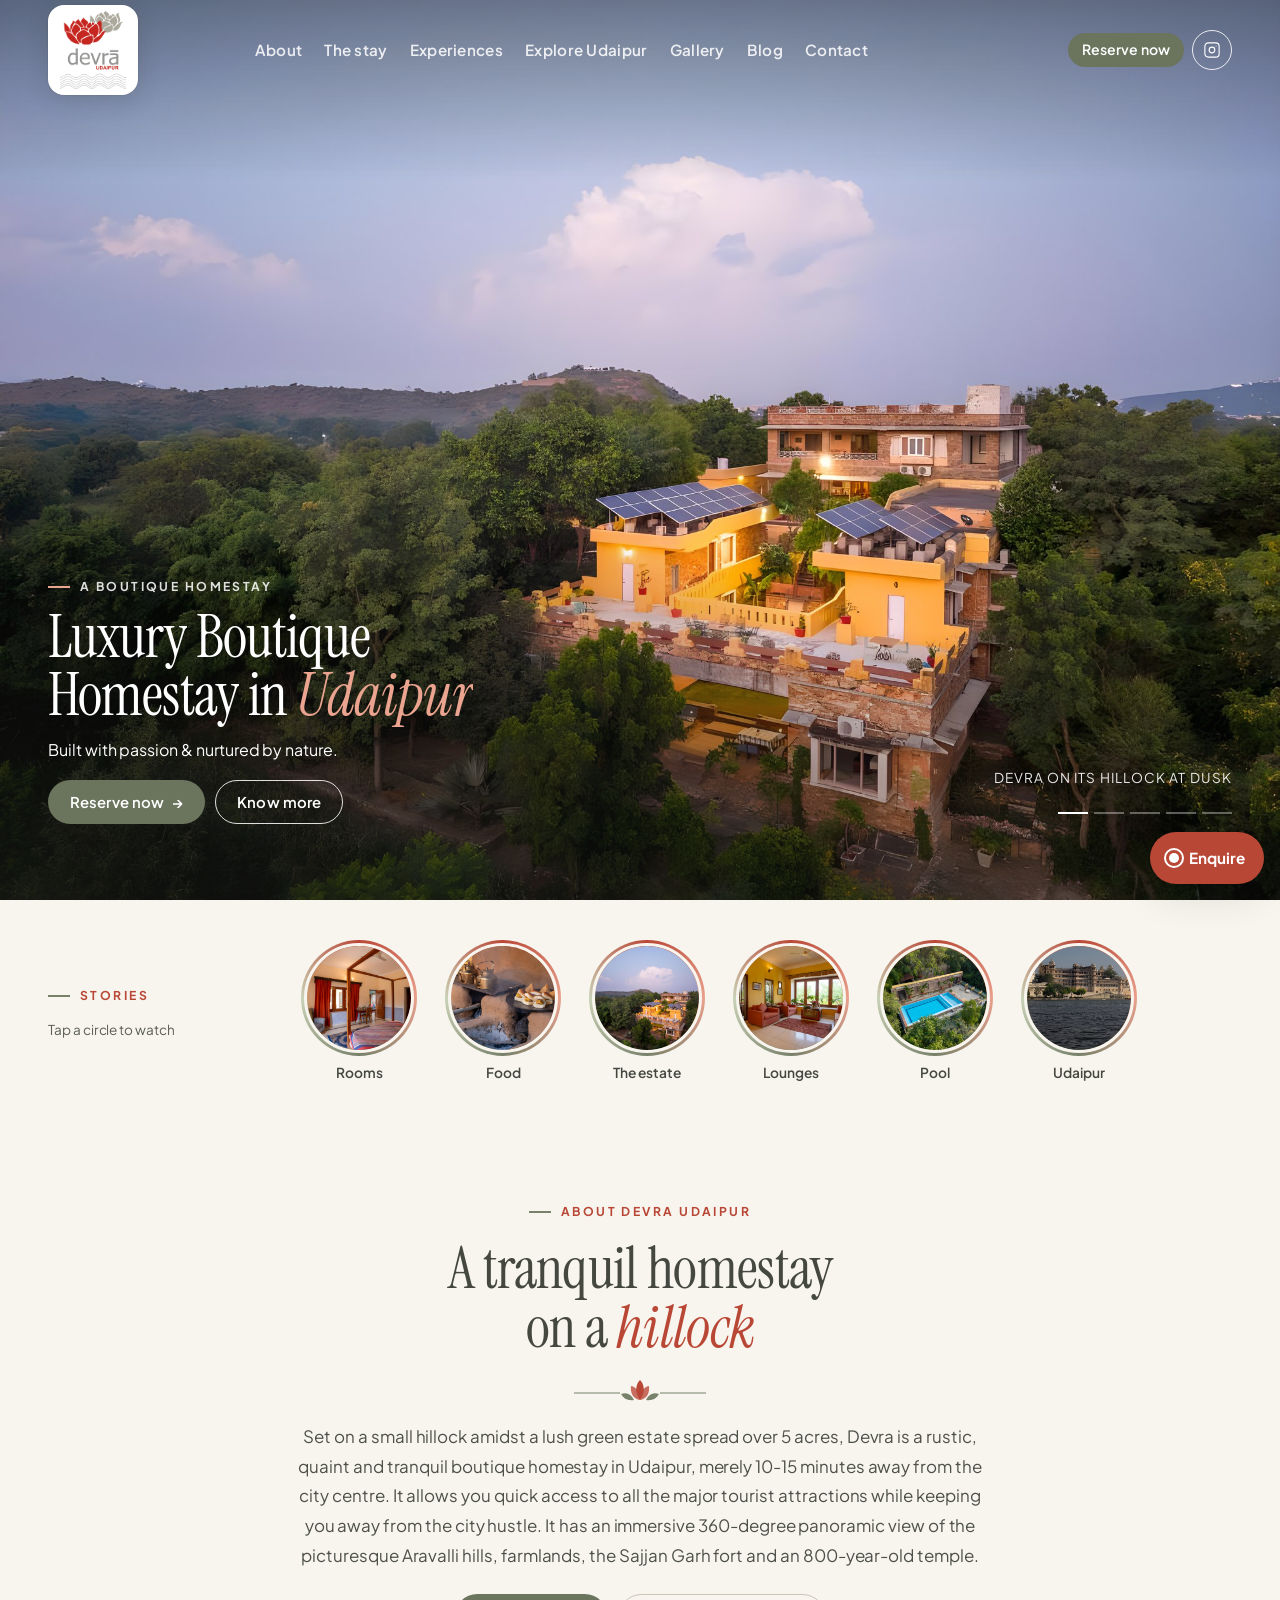
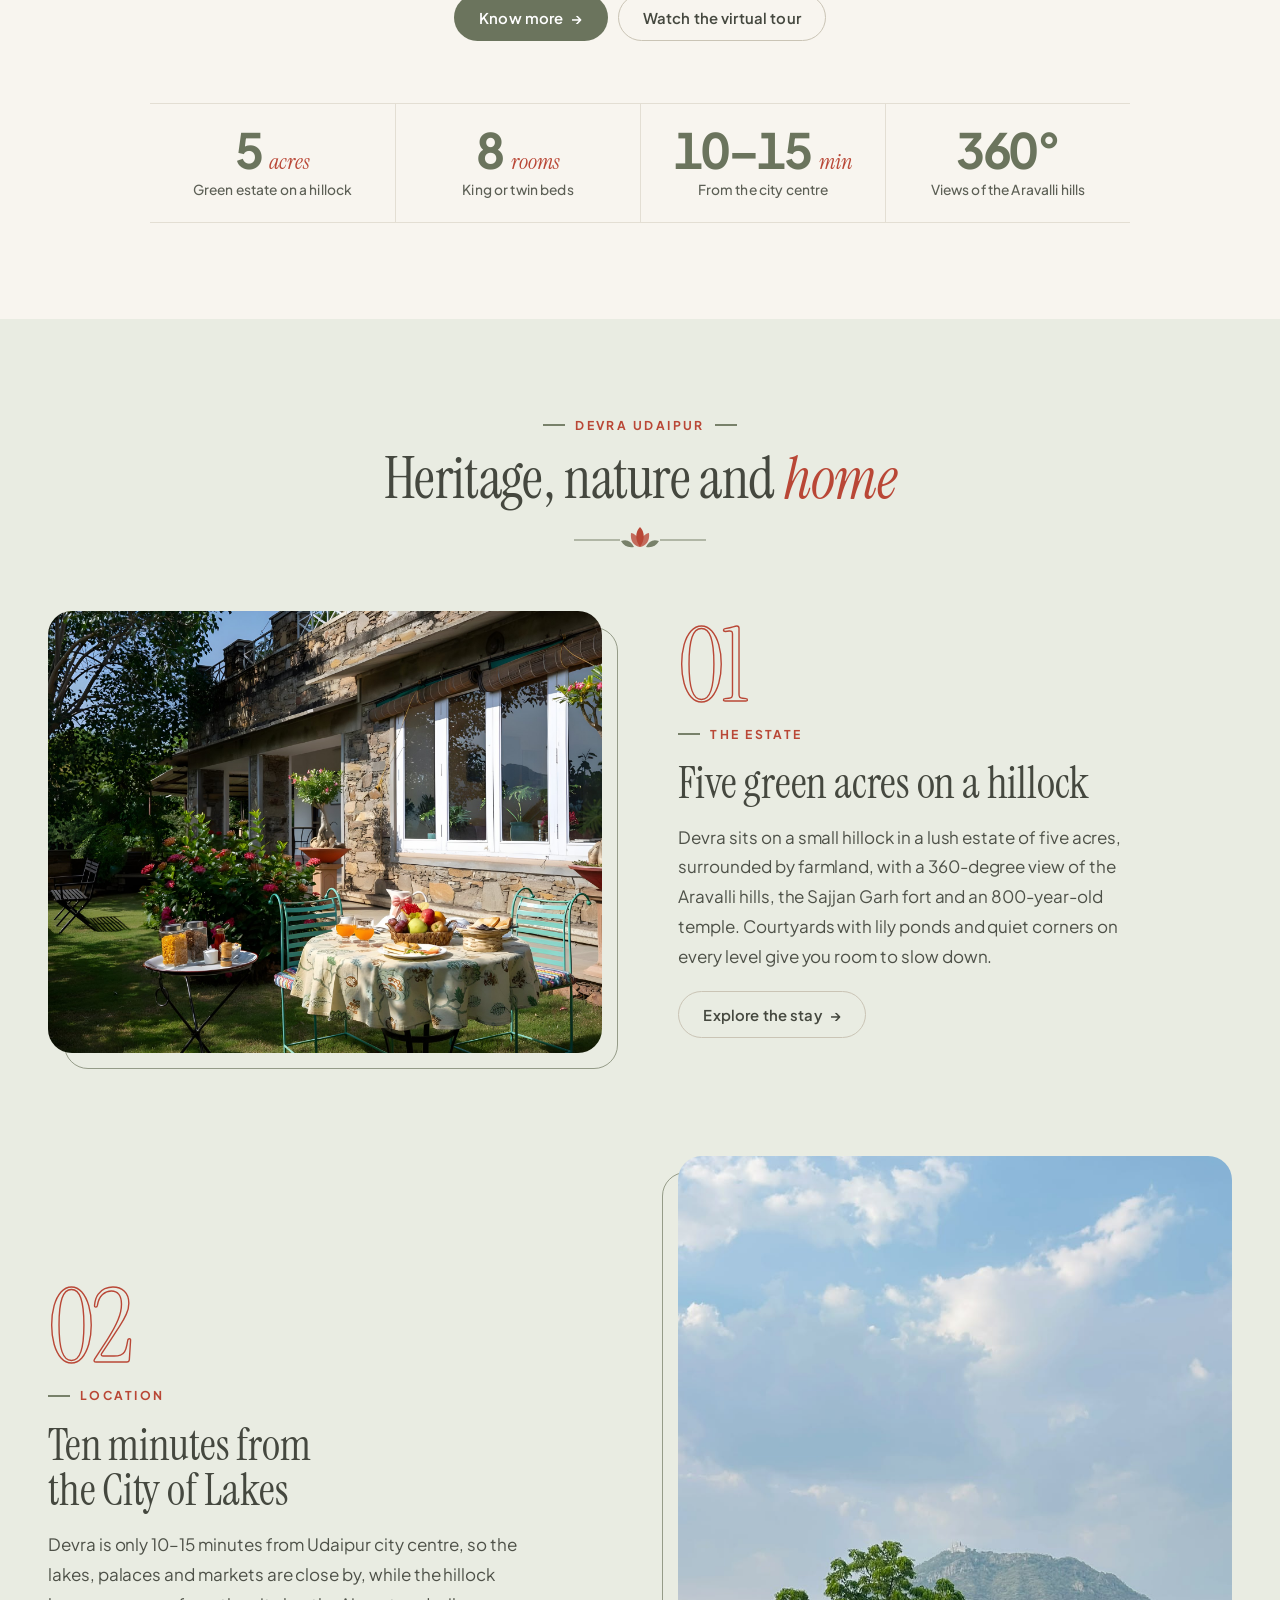
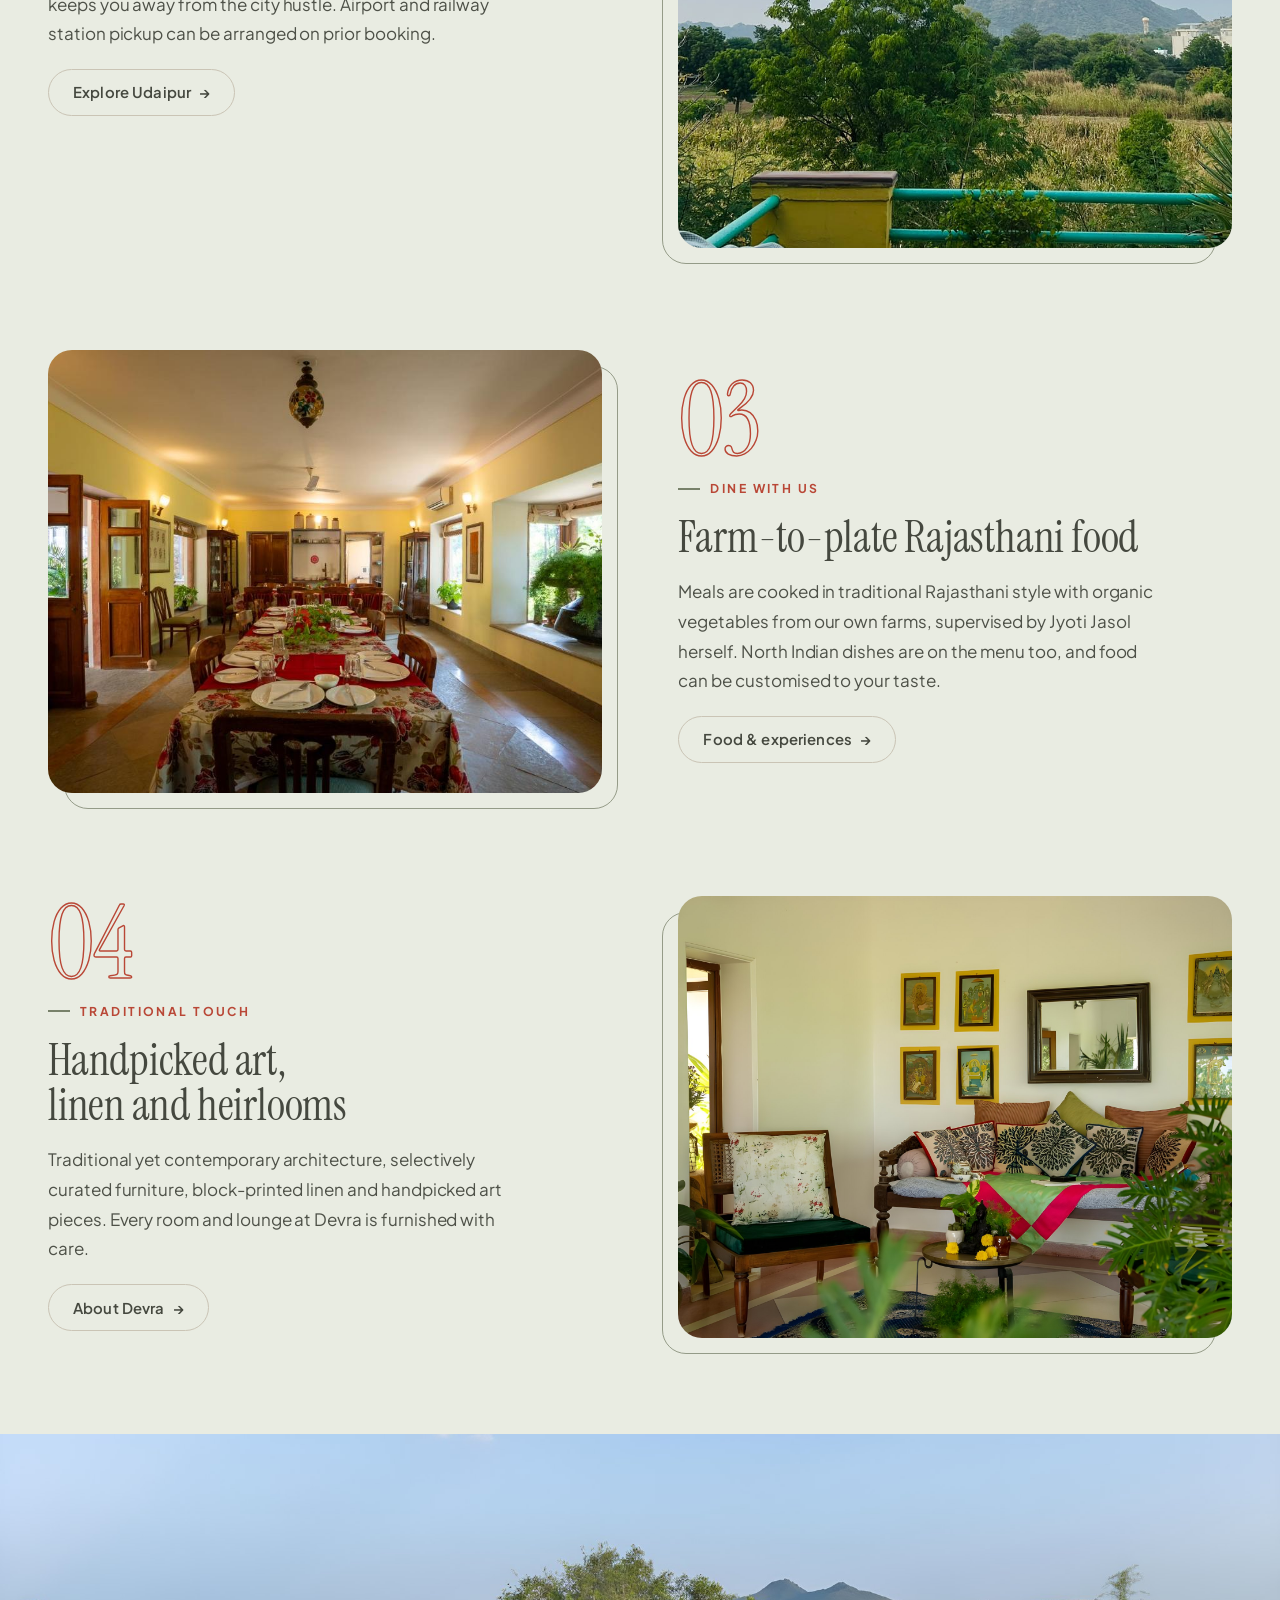
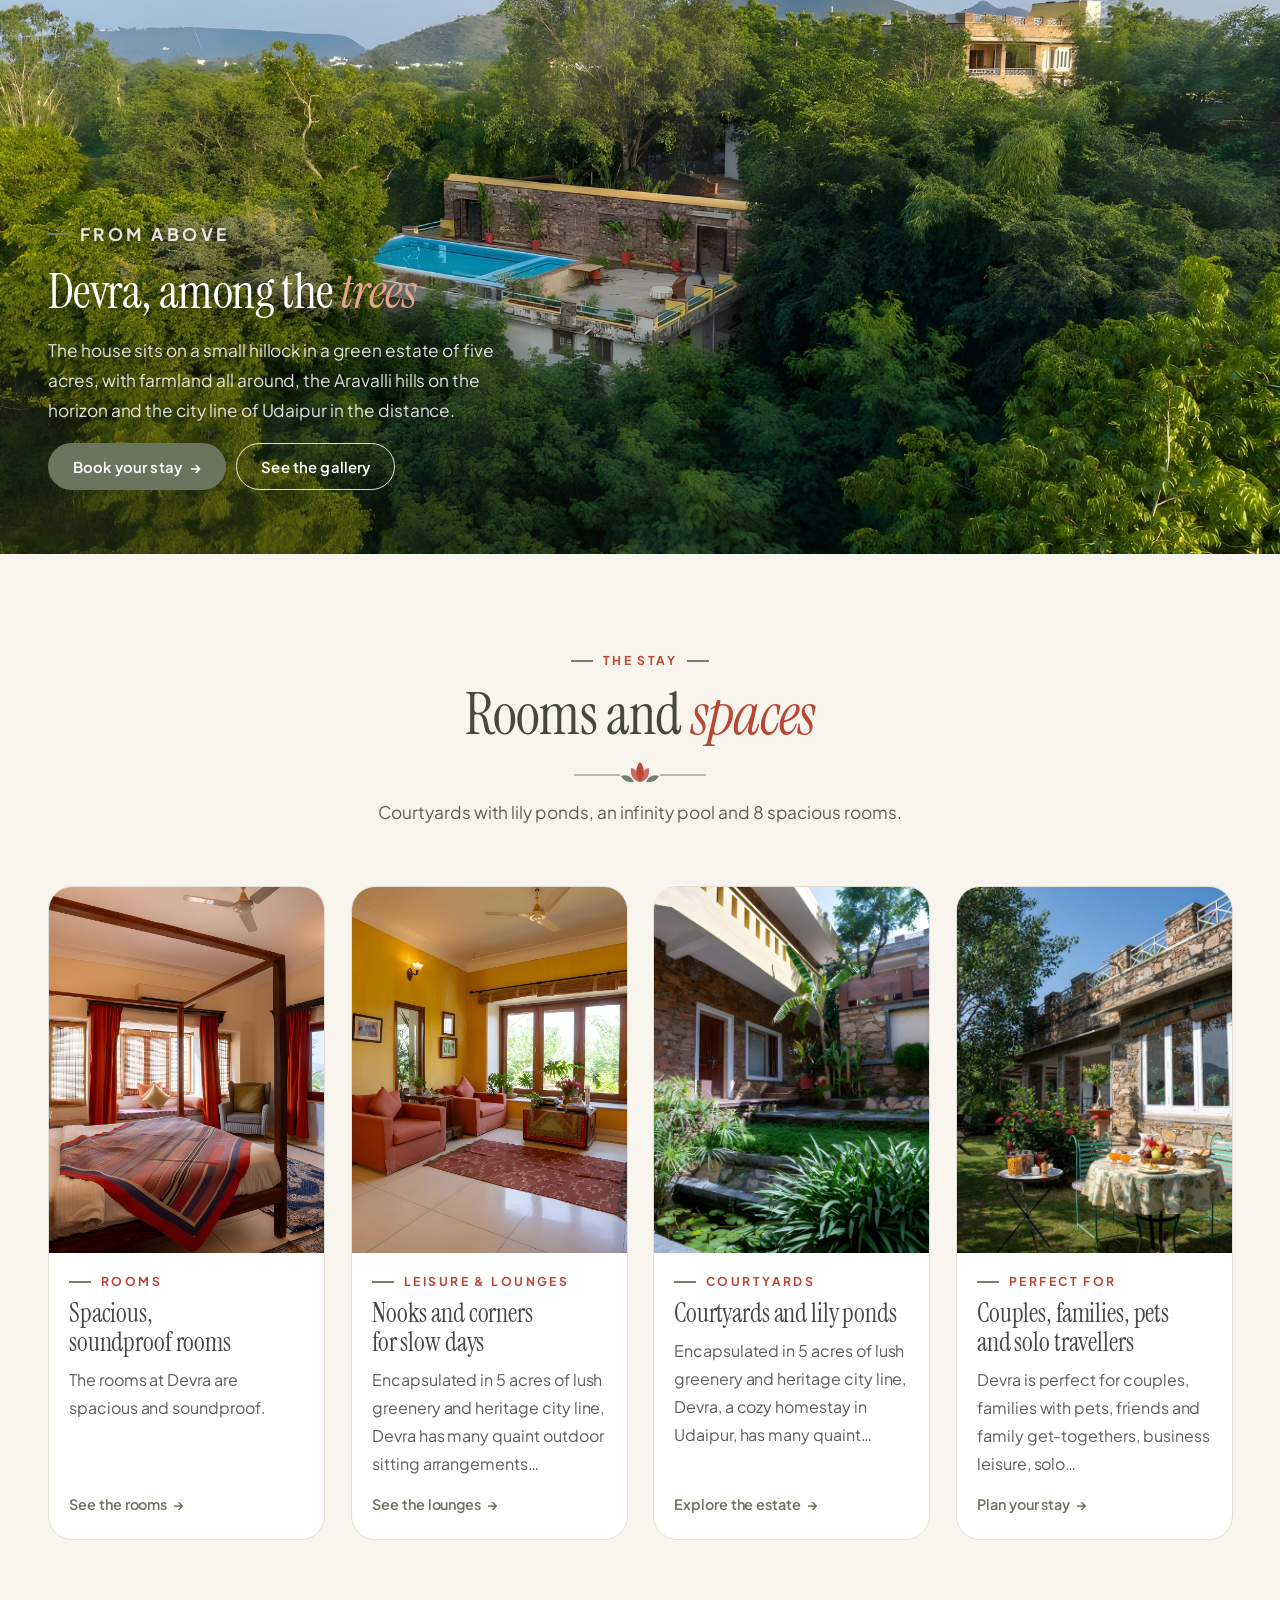
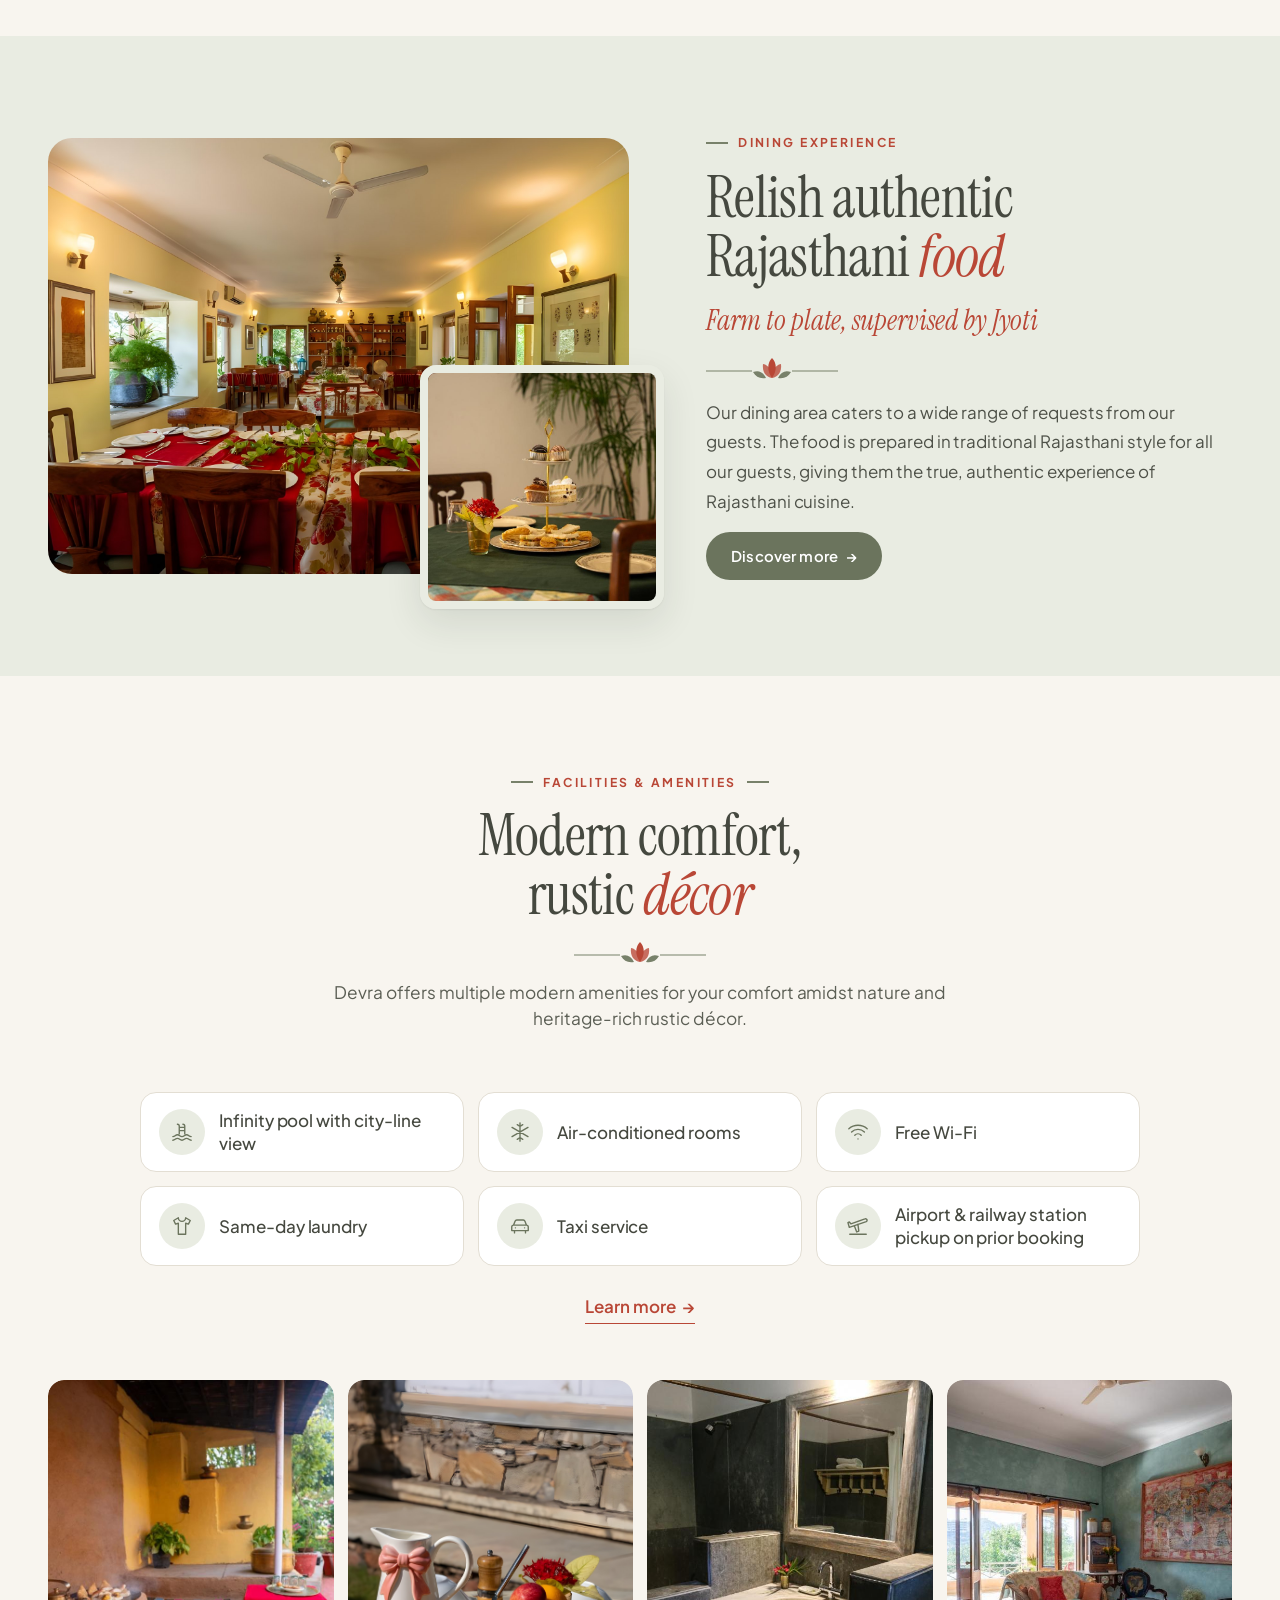
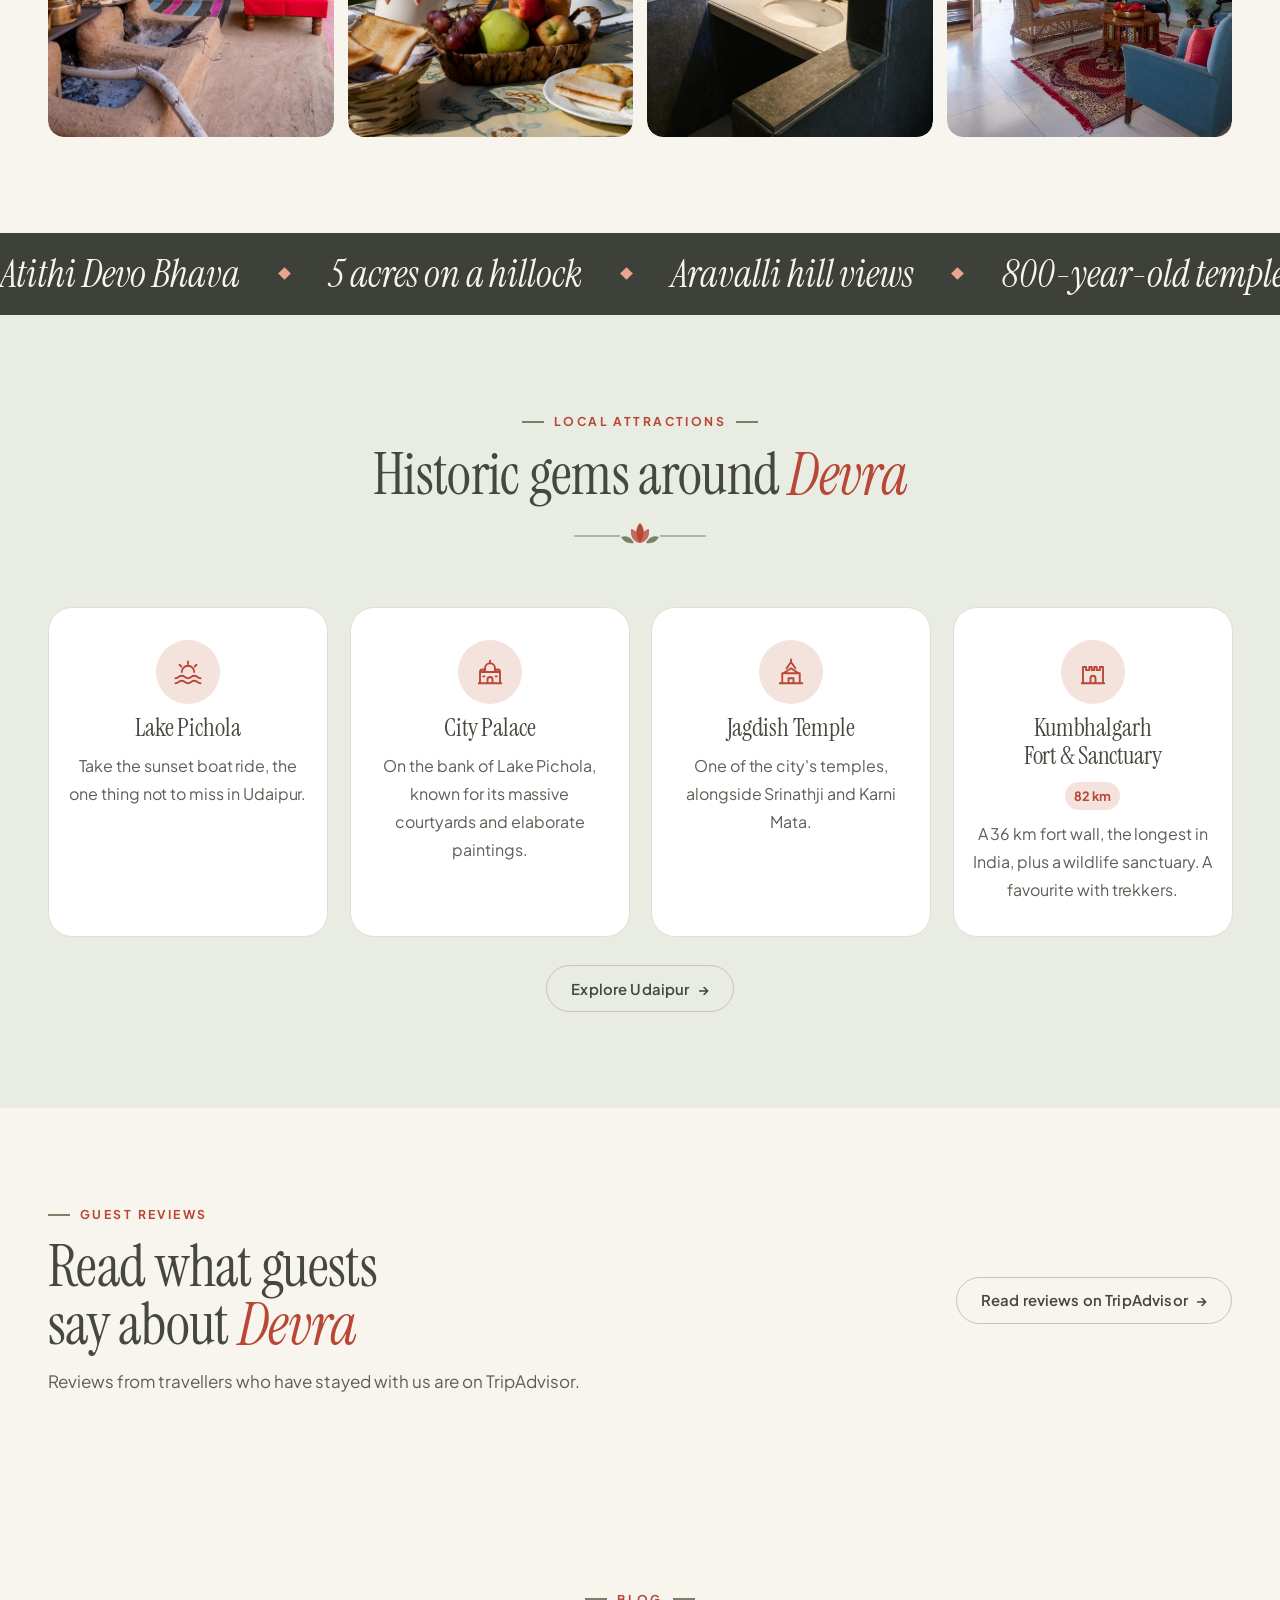
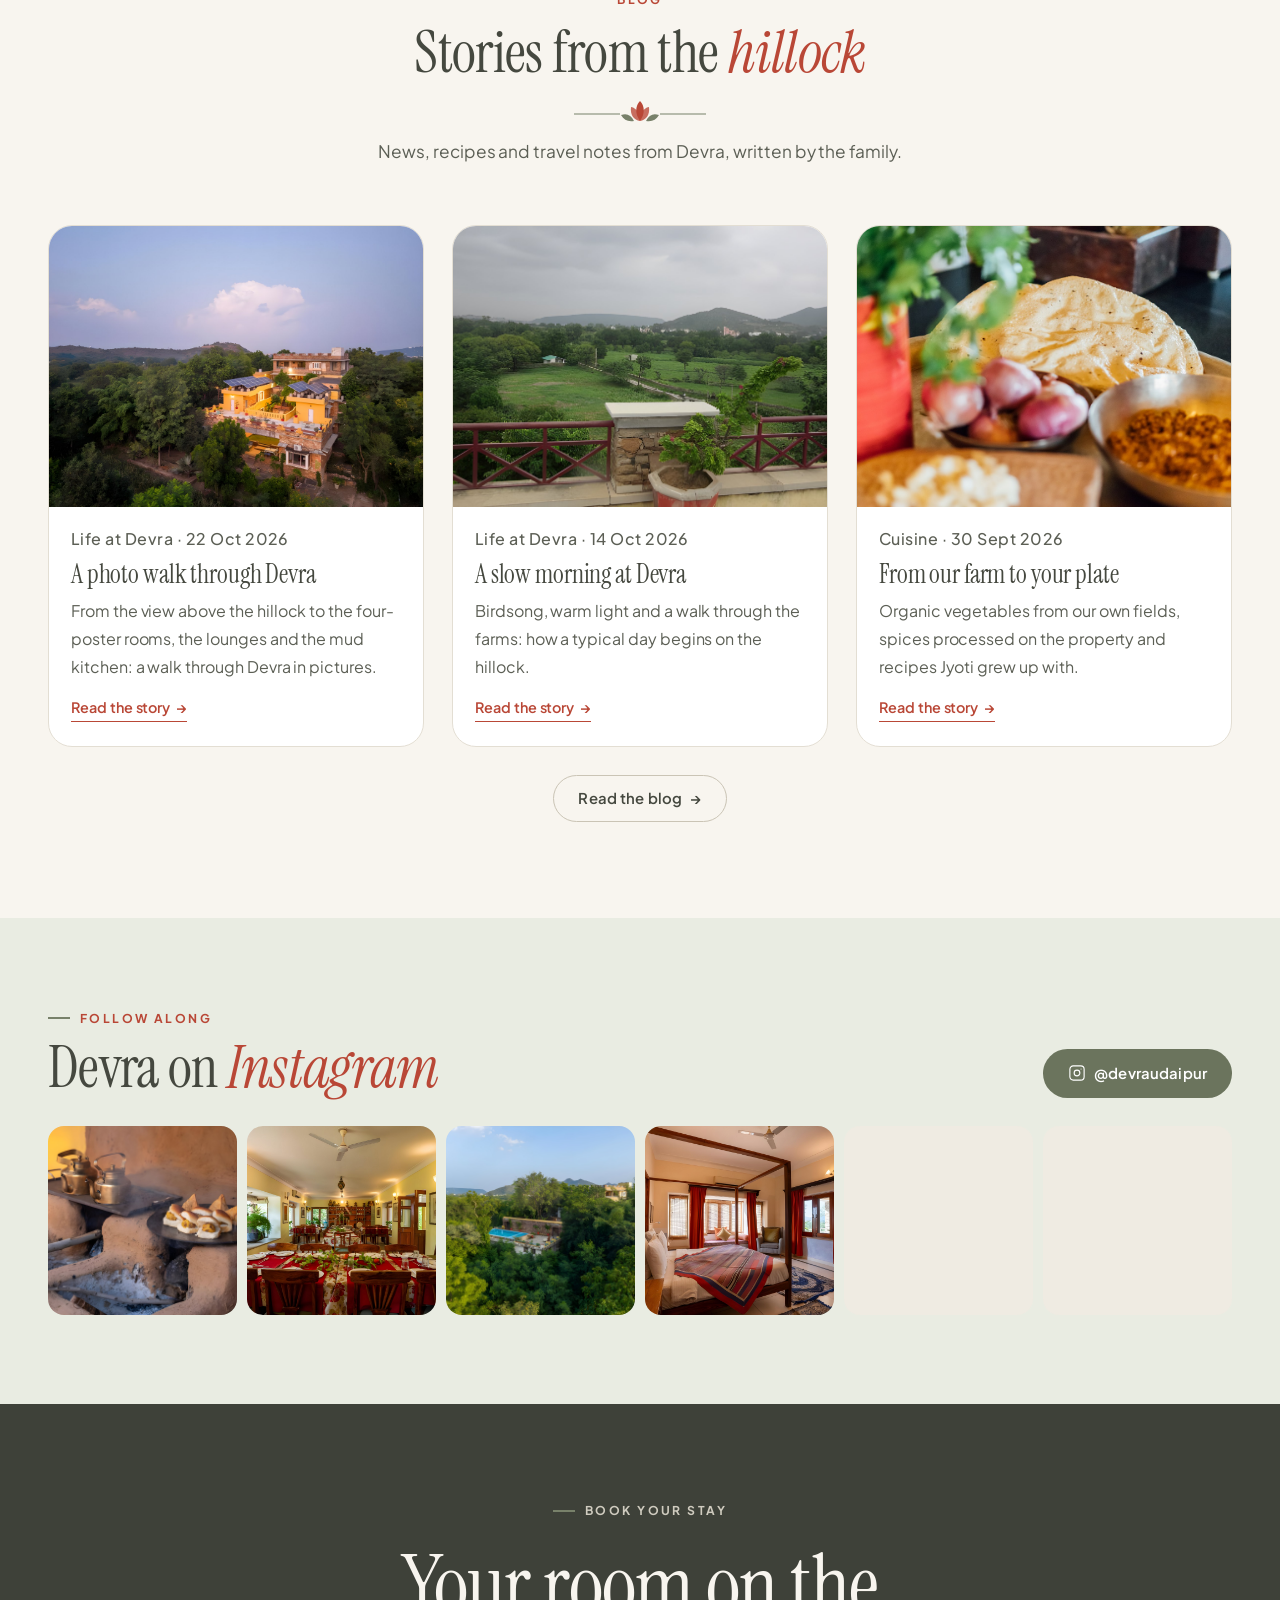
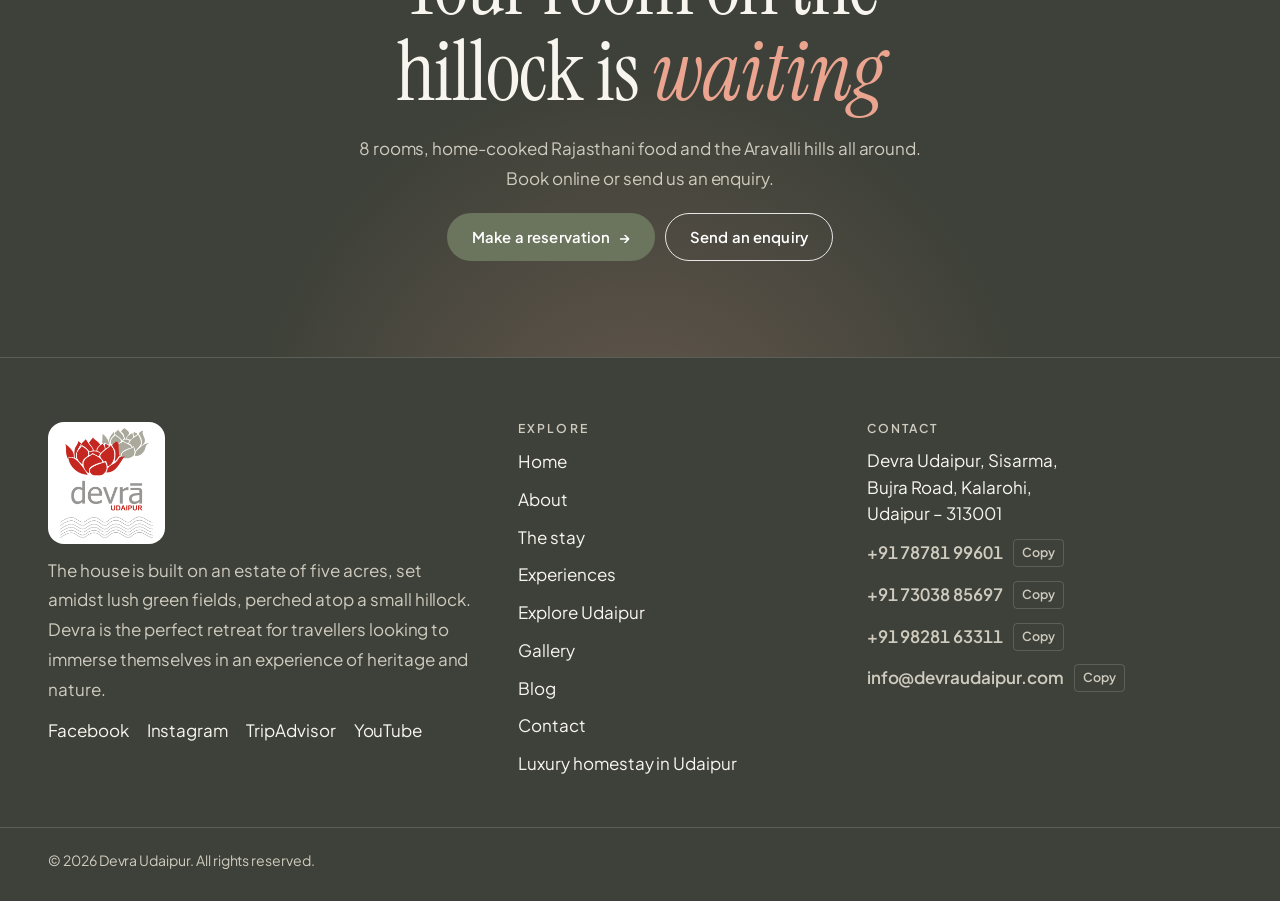
==== commit c359d982: "Image-first heroes, motion, SEO and Luxury homestay page Hero text moved to the bottom-left so photo" ====
--- a/index.html
+++ b/index.html
@@ -1,20 +1,40 @@
 <!doctype html>
-<html lang="en">
+<html lang="en-IN">
 <head>
 <meta charset="utf-8">
 <meta name="viewport" content="width=device-width,initial-scale=1,viewport-fit=cover">
-<title>Devra Udaipur – A Boutique Homestay</title>
-<meta name="description" content="Luxury boutique homestay in Udaipur on a 5-acre estate with Aravalli views, an infinity pool, Rajasthani cuisine and 8 rooms. Pet friendly, 10–15 minutes from the city centre.">
+<title>Devra Udaipur – Luxury Boutique Homestay in Udaipur</title>
+<meta name="description" content="Devra is a luxury boutique homestay in Udaipur on a 5-acre hillock estate with Aravalli views, an infinity pool, 8 rooms and home-cooked Rajasthani food. Pet friendly, 10–15 minutes from the city centre.">
+<link rel="canonical" href="https://devraudaipur.in/">
+<meta name="robots" content="index,follow,max-image-preview:large">
+<meta name="geo.region" content="IN-RJ">
+<meta name="geo.placename" content="Udaipur, Rajasthan, India">
+<meta property="og:type" content="website">
+<meta property="og:site_name" content="Devra Udaipur">
+<meta property="og:title" content="Devra Udaipur – Luxury Boutique Homestay in Udaipur">
+<meta property="og:description" content="Devra is a luxury boutique homestay in Udaipur on a 5-acre hillock estate with Aravalli views, an infinity pool, 8 rooms and home-cooked Rajasthani food. Pet friendly, 10–15 minutes from the city centre.">
+<meta property="og:url" content="https://devraudaipur.in/">
+<meta property="og:image" content="https://devraudaipur.in/images/d-aerial.jpg">
+<meta property="og:locale" content="en_IN">
+<meta name="twitter:card" content="summary_large_image">
+<meta name="twitter:title" content="Devra Udaipur – Luxury Boutique Homestay in Udaipur">
+<meta name="twitter:description" content="Devra is a luxury boutique homestay in Udaipur on a 5-acre hillock estate with Aravalli views, an infinity pool, 8 rooms and home-cooked Rajasthani food. Pet friendly, 10–15 minutes from the city centre.">
+<meta name="twitter:image" content="https://devraudaipur.in/images/d-aerial.jpg">
+<meta name="theme-color" content="#F8F5EF">
 <link rel="icon" type="image/png" href="images/m-logo.png">
+<link rel="apple-touch-icon" href="images/m-logo.png">
 <link rel="preconnect" href="https://fonts.googleapis.com">
 <link rel="preconnect" href="https://fonts.gstatic.com" crossorigin>
 <link rel="stylesheet" href="https://fonts.googleapis.com/css2?family=Caveat:wght@400;500;600&family=Instrument+Serif:ital@0;1&family=Plus+Jakarta+Sans:wght@400;500;600;700&family=Rozha+One&display=swap">
 <style>:root{color-scheme:light;padding-top:env(safe-area-inset-top,0px);padding-bottom:env(safe-area-inset-bottom,0px)}body{margin:0;font:14px/1.4 system-ui,sans-serif}img{max-width:100%}[hidden]{display:none!important}</style>
 <link rel="stylesheet" href="site.css">
+<script type="application/ld+json">{"@context": "https://schema.org", "@type": "LodgingBusiness", "@id": "https://devraudaipur.in/#devra", "name": "Devra Udaipur", "url": "https://devraudaipur.in/", "description": "Devra is a luxury boutique homestay in Udaipur on a 5-acre hillock estate with Aravalli views, an infinity pool, 8 rooms and home-cooked Rajasthani food. Pet friendly, 10–15 minutes from the city centre.", "image": ["https://devraudaipur.in/images/d-aerial.jpg", "https://devraudaipur.in/images/d-pool-top.jpg", "https://devraudaipur.in/images/d-four-poster.jpg", "https://devraudaipur.in/images/d-garden.jpg"], "logo": "https://devraudaipur.in/images/m-logo.png", "telephone": "+91 78781 99601", "email": "info@devraudaipur.com", "address": {"@type": "PostalAddress", "streetAddress": "Sisarma, Bujra Road, Kalarohi", "addressLocality": "Udaipur", "addressRegion": "Rajasthan", "postalCode": "313001", "addressCountry": "IN"}, "hasMap": "https://maps.google.com/?q=Devra+Udaipur", "sameAs": ["https://www.facebook.com/DevraUdaipurRajasthan/", "https://www.instagram.com/devraudaipur/", "https://www.tripadvisor.in/Hotel_Review-g297672-d622398-Reviews-Devra_Udaipur-Udaipur_Udaipur_District_Rajasthan.html", "https://www.youtube.com/channel/UCvgLNHc2MwSQ90xaG2vx3SA"], "numberOfRooms": 8, "petsAllowed": true, "amenityFeature": [{"@type": "LocationFeatureSpecification", "name": "Infinity pool with city-line view", "value": true}, {"@type": "LocationFeatureSpecification", "name": "Air-conditioned rooms", "value": true}, {"@type": "LocationFeatureSpecification", "name": "Free Wi-Fi", "value": true}, {"@type": "LocationFeatureSpecification", "name": "Same-day laundry", "value": true}, {"@type": "LocationFeatureSpecification", "name": "Taxi service", "value": true}, {"@type": "LocationFeatureSpecification", "name": "Airport & railway station pickup on prior booking", "value": true}], "areaServed": "Udaipur, Rajasthan, India", "founder": [{"@type": "Person", "name": "Major Durga Das"}, {"@type": "Person", "name": "Jyoti Jasol"}]}</script>
+<script type="application/ld+json">{"@context": "https://schema.org", "@type": "WebSite", "name": "Devra Udaipur", "url": "https://devraudaipur.in/", "inLanguage": "en-IN", "publisher": {"@id": "https://devraudaipur.in/#devra"}}</script>
 </head>
 <body>
-<div id="app" data-page="home"></div>
-<script id="site-data" type="application/json">{"rev":7,"updatedAt":"2026-10-22T09:00:00.000Z","settings":{"siteName":"Devra Udaipur","tagline":"A boutique homestay","heroTitle":"Luxury Boutique Homestay in Udaipur","heroSubtitle":"Built with passion & nurtured by nature.","bookingUrl":"https://www.secure-booking-engine.com/accounts/mJa2mGM072QL6Jv1PQn_Fw/properties/YCL864hEwW2Z-uip7zTu2Q/booking-engine/web/source/4wsctBw6Oq6j-g9XuxeRzQ/","phonePrimary":"+91 78781 99601","phonesOther":["+91 73038 85697","+91 98281 63311"],"whatsapp":"917878199601","email":"info@devraudaipur.com","address":"Devra Udaipur, Sisarma,\nBujra Road, Kalarohi,\nUdaipur – 313001","mapsUrl":"https://maps.google.com/?q=Devra+Udaipur","socials":{"facebook":"https://www.facebook.com/DevraUdaipurRajasthan/","instagram":"https://www.instagram.com/devraudaipur/","tripadvisor":"https://www.tripadvisor.in/Hotel_Review-g297672-d622398-Reviews-Devra_Udaipur-Udaipur_Udaipur_District_Rajasthan.html","youtube":"https://www.youtube.com/channel/UCvgLNHc2MwSQ90xaG2vx3SA"},"facts":[{"id":"f1","value":"5 acres","label":"Green estate on a hillock"},{"id":"f2","value":"8 rooms","label":"King or twin beds"},{"id":"f3","value":"10–15 min","label":"From the city centre"},{"id":"f4","value":"360°","label":"Views of the Aravalli hills"}],"reach":[{"id":"r1","label":"Udaipur City Centre","value":"7 min drive"},{"id":"r2","label":"Bus Station","value":"11 km"},{"id":"r3","label":"Udaipur Railway Station","value":"12 km"},{"id":"r4","label":"Udaipur Airport","value":"32 km"}],"footerAbout":"The house is built on an estate of five acres, set amidst lush green fields, perched atop a small hillock. Devra is the perfect retreat for travellers looking to immerse themselves in an experience of heritage and nature.","seoTitle":"Devra Udaipur – A Boutique Homestay","seoDescription":"Luxury boutique homestay in Udaipur on a 5-acre estate with Aravalli views, an infinity pool, Rajasthani cuisine and 8 rooms. Pet friendly, 10–15 minutes from the city centre.","logo":"m-logo","heroSlides":[{"id":"hs1","photo":"d-aerial","caption":""},{"id":"hs2","photo":"d-pool-top","caption":""},{"id":"hs3","photo":"d-garden","caption":""},{"id":"hs4","photo":"d-lily-court","caption":""},{"id":"hs5","photo":"n-courtyard","caption":""}],"marquee":["Atithi Devo Bhava","5 acres on a hillock","Aravalli hill views","800-year-old temple","Infinity pool","Rajasthani home cooking","Pet friendly","Solar powered","Birdwatching with Major"],"tourUrl":"https://www.youtube.com/channel/UCvgLNHc2MwSQ90xaG2vx3SA","ctaTitle":"Your room on the hillock is waiting","ctaText":"8 rooms, home-cooked Rajasthani food and the Aravalli hills all around. Book online or send us an enquiry."},"pages":{"about":{"title":"About Devra","lead":"A boutique homestay on five green acres, hosted by Major Durga Das and Jyoti Jasol.","photo":"d-garden"},"stay":{"title":"The stay","lead":"Courtyards with lily ponds, an infinity pool and 8 spacious rooms.","photo":"d-four-poster"},"experiences":{"title":"Experiences","lead":"Birdwatching, heritage cooking, yoga on the terrace and long farm walks.","photo":null},"udaipur":{"title":"Explore Udaipur","lead":"The City of Lakes, 10–15 minutes from Devra.","photo":null},"gallery":{"title":"Gallery","lead":"Life at Devra and around Udaipur.","photo":"d-pool-forest"},"journal":{"title":"Blog","lead":"Stories, food and travel notes from Devra.","photo":"d-breakfast"}},"sections":{"home_about":{"eyebrow":"About Devra Udaipur","title":"A tranquil homestay on a hillock","body":"Set on a small hillock amidst a lush green estate spread over 5 acres, Devra is a rustic, quaint and tranquil boutique homestay in Udaipur, merely 10-15 minutes away from the city centre. It allows you quick access to all the major tourist attractions while keeping you away from the city hustle. It has an immersive 360-degree panoramic view of the picturesque Aravalli hills, farmlands, the Sajjan Garh fort and an 800-year-old temple.","photo":"m-landscape","photo2":"m-terrace-view"},"home_stay":{"eyebrow":"Courtyards","title":"Courtyards and lily ponds","body":"Encapsulated in 5 acres of lush greenery and heritage city line, Devra, a cozy homestay in Udaipur, has many quaint outdoor sitting arrangements and courtyards with lily ponds at every level for you to hang out with your loved ones, pets or just by yourself.","photo":"d-lily-court"},"home_cuisine":{"eyebrow":"Dining experience","title":"Relish authentic Rajasthani food","body":"Our dining area caters to a wide range of requests from our guests. The food is prepared in traditional Rajasthani style for all our guests, giving them the true, authentic experience of Rajasthani cuisine.","photo":"d-dining-hall","photo2":"d-high-tea"},"home_room":{"eyebrow":"Rooms","title":"Spacious, soundproof rooms","body":"The rooms at Devra are spacious and soundproof. They come with either a king-size double bed or twin beds, with traditional yet contemporary architecture, selectively curated furniture, linen and handpicked art pieces.","photo":"d-four-poster2"},"about_devra":{"eyebrow":"About Devra","title":"A tribal temple where God resides","body":"Set on a small hillock amidst a lush green estate spread over 5 acres, Devra is a rustic, quaint and tranquil boutique homestay in Udaipur, merely 10-15 minutes away from the city centre. It allows you quick access to all the major tourist attractions while keeping you away from the city hustle. It has an immersive 360-degree panoramic view of the picturesque Aravalli hills, farmlands, the Sajjan Garh fort and an 800-year-old temple.\n\nIn the local language, ‘Devra’ translates to ‘a tribal temple where God resides’. True to its name, Devra believes in the core value of Indian hospitality, “Atithi Devo Bhava”, which literally means guests are gods. This pet-friendly homestay in Udaipur offers 8 rooms with all modern amenities. The refreshing country property has many nooks and corners for you to relax, read a book, paint or simply reflect, making it perfect for couple getaways, family vacations, staycations and artist retreats. Devra is also a great budget homestay in Udaipur, offering an affordable and authentic experience amidst natural beauty.","photo":"d-aerial","photo2":"d-lily-court"},"about_hosts":{"eyebrow":"The hosts","title":"Major Durga Das and Jyoti Jasol","body":"Devra, the unique country homestay, is hosted by Major Durga Das (ex-Indian Army), fondly known as Major, and his wife Jyoti Jasol. The couple has been married for 30 years and belongs to the royal ancestral lines of The House of Bassi, Udaipur and the Rathores of Marwar, Jodhpur, respectively. Both Major and Jyoti are animal lovers and like to spend time with their guests and their pets, taking care of them personally during their stay. They will happily accompany you, whether going for morning walks in the farms or spending an evening getting to know Udaipur and Rajasthani culture.\n\nTheir hospitality is deeply rooted in their large joint family backgrounds, and both have been associated as culture consultants with leading hotel groups in the country, like the Oberoi group and the Udaipur palace, for their events and public relations. Growing up, Jyoti witnessed and learnt the traditional cuisines, and she thrives on sharing them through her food for the guests at Devra. She often conducts heritage cooking classes on appointment, offering a true cultural stay in Udaipur.","photo":"x-04"},"stay_leisure":{"eyebrow":"Leisure & lounges","title":"Nooks and corners for slow days","body":"Encapsulated in 5 acres of lush greenery and heritage city line, Devra has many quaint outdoor sitting arrangements and courtyards with lily ponds at every level for you to hang out with your loved ones, pets or just by yourself. The property is surrounded by farmlands and fields, giving a vast open canvas for family get-togethers, events, special occasions, team bonding activities and office get-togethers.\n\nYou will find a lot of nooks and corners to read, meditate, practise yoga or paint during your time at Devra. Each floor has common spaces open on three sides that let you feel the outdoors while being inside: the central courtyard, pool, dining area and terrace.","photo":"d-yellow-lounge","photo2":"d-lounge-teal"},"stay_rooms":{"eyebrow":"Rooms","title":"8 rooms with king or twin beds","body":"The rooms at Devra are spacious and soundproof, with either a king-size double bed or twin beds. Traditional yet contemporary architecture meets selectively curated furniture, linen and handpicked art pieces.\n\nLarge bay windows and living areas open on three sides give you the feel of being outdoors, with fresh air and sunlight, while you are indoors.","items":["Air conditioning","Electric kettle with tea & coffee supplies","Telephone and writing desk","Large bay windows","Attached bathroom","24x7 running hot water","Space for an extra bed"],"photo":"d-four-poster3"},"stay_facilities":{"eyebrow":"Facilities & amenities","title":"Modern comfort, rustic décor","body":"Devra offers multiple modern amenities for your comfort amidst nature and heritage-rich rustic décor. It has an infinity pool with a scenic view of the Udaipur city line for you to relax and unwind.\n\nSame-day laundry and taxi services are available, and airport and railway station pickup and drop can be arranged on prior booking. Free Wi-Fi lets you take a staycation and keep up with your remote work schedule.","items":["Infinity pool with city-line view","Air-conditioned rooms","Free Wi-Fi","Same-day laundry","Taxi service","Airport & railway station pickup on prior booking"],"photo":"d-pool-top"},"stay_perfect":{"eyebrow":"Perfect for","title":"Couples, families, pets and solo travellers","body":"Devra is perfect for couples, families with pets, friends and family get-togethers, business leisure, solo travellers, groups of friends, weekend getaways and tourists. Its doors are always open if you are looking for some quiet time away from the hustle of daily life, or if you want to explore Udaipur and retire comfortably at the end of the day.\n\nDevra takes pride in being safe and friendly for solo women travellers from across the globe, and is a great place for a staycation where you can work while cradled in nature. Travelling with your furry companions? Devra is a pet-friendly homestay, so they can come along too.","items":["Couples","Families with pets","Friends & family get-togethers","Solo women travellers","Business leisure","Weekend getaways","Staycations & remote work"],"photo":"d-garden2"},"exp_intro":{"eyebrow":"Around Devra","title":"A typical day begins with birdsong","body":"There is a lot you can do around Devra. Bicycling tours to nearby areas and yoga and meditation classes on the terrace are big hits with guests. Major Durga Das, a keen bird watcher himself, will gladly take you birdwatching, while his wife Jyoti Jasol can take you on a culinary tour with her heritage cooking demonstrations.\n\nThey would love to give you company on your morning walks as well, and your fur baby will find company with the pets of Devra. A typical day here starts with chirping birds and mellow, warm sunlight knocking at your door. The fresh air will sweep you away as you sip your morning beverage and watch your pets play in the open land.","photo":"n-sunset2","photo2":"d-breakfast"},"exp_culinary":{"eyebrow":"Culinary","title":"Farm to plate, supervised by Jyoti","body":"The food at Devra is a prime attraction: tasty, appetising and made with organic vegetables from our own farms. A farm-to-plate approach means fresh fruits, vegetables and spices, free from toxic chemicals. You will witness and eat authentic Rajasthani cuisine made with love and supervised by Jyoti Jasol herself.\n\nApart from Rajasthani cuisine, there is a variety of North Indian dishes, and food can be customised to your taste and requirements. Kitchen regulars like pasta, noodles and sandwiches are available on request. Most of the spices are processed by locals at the property itself, and every dish tells the story of Rajasthani food and how it is produced.","photo":"d-chulha"},"exp_community":{"eyebrow":"Art, craft & community","title":"Local hands, solar power","body":"Major Durga Das and Jyoti Jasol have not only opened their doors to travellers from across the globe but also created employment and empowerment for local village women, whom you will often see at work during your stay. The property's electricity comes entirely from solar power, a step towards sustainable hospitality and a smaller carbon footprint.\n\nMany local artisans nearby make arts and crafts indigenous to the area. You can support them by buying their work and carrying a souvenir back for yourself or your loved ones.","photo":"d-hands"},"udaipur_about":{"eyebrow":"About Udaipur","title":"The City of Lakes","body":"Known as the ‘Venice of the East’, Udaipur is also called ‘the City of Lakes’ for the many lakes set into its picturesque city line against the Aravalli hills. While the lakes bring serenity, the palaces bring majesty to a city filled with warm culture and spectacular hospitality.\n\nWhether you are planning a solo trip, a trip with friends, a romantic getaway or your wedding, Udaipur has you covered with its colourful ambience, respectful culture and delicious food. With spectacular sunsets and earthiness, there is something for everyone: art and crafts, rich heritage and history, or simply walking the city on a food trail of your own.","photo":"m-fatehsagar"},"udaipur_places":{"eyebrow":"Places to visit","title":"Lakes, temples, forts and safaris","body":"From lakes to jungle safaris to temples and forts, Udaipur has everything you might imagine in a lake city set in a desert land. Fateh Sagar Lake and Lake Pichola both offer boat rides. Among the city's temples are Eklingji, Jagdish Temple, Srinathji and Karni Mata. Kumbhalgarh Wildlife Sanctuary and Kumbhalgarh Fort make a stunning day out, and the markets are full of local handicrafts, textiles and souvenirs."},"udaipur_mustdo":{"eyebrow":"Must do in Udaipur","title":"Sunset on Lake Pichola, and a fort with a 36 km wall","body":"When in Udaipur, visit the iconic Lake Palace, now a luxury 5-star hotel, and the City Palace on the bank of Lake Pichola for its massive courtyards and elaborate paintings. Don't miss the sunset boat ride on Lake Pichola. Eklingji Temple, 22 km from Udaipur, is one of the most popular spots for its religious and cultural significance.\n\nTrekking fans can head to Kumbhalgarh, 82 km away. Its fort wall stretches 36 km, the longest in India and second in the world only to the Great Wall of China, and there is a wildlife sanctuary too. Finish at Bagore ki Haveli Museum, whose cultural shows bring Rajasthan's history and performing arts to life.","photo":"m-citypalace"},"contact_intro":{"eyebrow":"Enquire","title":"Plan your stay at Devra","body":"Tell us your dates and how many of you are coming. Your message opens in WhatsApp, ready to send to us. You can also call or email us directly.","photo":"d-lily-court"},"home_band":{"eyebrow":"The rooms","title":"Rooms with handpicked art and big bay windows","body":"Spacious, soundproof rooms with king-size or twin beds, selectively curated furniture, linen and handpicked art pieces. Large bay windows bring in fresh air and sunlight.","photo":"w-08"},"stay_band":{"eyebrow":"Leisure & lounges","title":"Common spaces open on three sides","body":"Each floor has common spaces open on three sides, so you feel the outdoors while you are inside. Find a corner to read, meditate, practise yoga or paint.","photo":"d-verandah"},"home_f1":{"eyebrow":"The estate","title":"Five green acres on a hillock","body":"Devra sits on a small hillock in a lush estate of five acres, surrounded by farmland, with a 360-degree view of the Aravalli hills, the Sajjan Garh fort and an 800-year-old temple. Courtyards with lily ponds and quiet corners on every level give you room to slow down.","photo":"d-garden"},"home_f2":{"eyebrow":"Location","title":"Ten minutes from the City of Lakes","body":"Devra is only 10–15 minutes from Udaipur city centre, so the lakes, palaces and markets are close by, while the hillock keeps you away from the city hustle. Airport and railway station pickup can be arranged on prior booking.","photo":"n-view"},"home_f3":{"eyebrow":"Dine with us","title":"Farm-to-plate Rajasthani food","body":"Meals are cooked in traditional Rajasthani style with organic vegetables from our own farms, supervised by Jyoti Jasol herself. North Indian dishes are on the menu too, and food can be customised to your taste.","photo":"d-dining-hall2"},"home_f4":{"eyebrow":"Traditional touch","title":"Handpicked art, linen and heirlooms","body":"Traditional yet contemporary architecture, selectively curated furniture, block-printed linen and handpicked art pieces. Every room and lounge at Devra is furnished with care.","photo":"d-salon"},"home_aerial":{"eyebrow":"From above","title":"Devra, among the trees","body":"The house sits on a small hillock in a green estate of five acres, with farmland all around, the Aravalli hills on the horizon and the city line of Udaipur in the distance.","photo":"d-pool-forest"}},"media":[{"id":"m-logo","assetId":"9bac456a1a9855ec3ad061dea222e26f","caption":"Devra Udaipur logo","category":"Brand","sourceUrl":"https://devraudaipur.in/wp-content/uploads/2021/06/Org-w_o-Border-.png","featured":false,"showInGallery":false,"w":709,"h":840,"file":"m-logo.png"},{"id":"d-aerial","sourceUrl":"","featured":false,"showInGallery":true,"assetId":"b259eaa7ff42d869abb2e138925b175e","caption":"Devra on its hillock at dusk","category":"Estate","w":2048,"h":1536,"file":"d-aerial.jpg"},{"id":"d-pool-top","sourceUrl":"","featured":false,"showInGallery":true,"assetId":"c3e4761ac4bc8efe965af5fc30226a14","caption":"Infinity pool from above","category":"Pool","w":2048,"h":1536,"file":"d-pool-top.jpg"},{"id":"d-garden","sourceUrl":"","featured":false,"showInGallery":true,"assetId":"bf4ce9e8a37444acc42e7c93778dc882","caption":"Garden breakfast by the stone house","category":"Estate","w":2048,"h":1536,"file":"d-garden.jpg"},{"id":"d-four-poster","sourceUrl":"","featured":false,"showInGallery":true,"assetId":"e1844535cd392e8fbd238f85fe184e5a","caption":"Four-poster room","category":"Rooms","w":1024,"h":684,"file":"d-four-poster.jpg"},{"id":"d-lily-court","sourceUrl":"","featured":false,"showInGallery":true,"assetId":"4a482cc4c506899a7106822e35f22784","caption":"Courtyard with a lily pond","category":"Estate","w":2048,"h":1536,"file":"d-lily-court.jpg"},{"id":"d-yellow-lounge","sourceUrl":"","featured":false,"showInGallery":true,"assetId":"175345bff6e934704fe5bf2c7f036e15","caption":"The yellow lounge","category":"Lounges","w":1024,"h":684,"file":"d-yellow-lounge.jpg"},{"id":"d-chulha","sourceUrl":"","featured":false,"showInGallery":true,"assetId":"50b42b53326ff6c485da483f8cd69c4b","caption":"Snacks fresh off the chulha","category":"Cuisine","w":1024,"h":768,"file":"d-chulha.jpg"},{"id":"d-dining-hall","sourceUrl":"","featured":false,"showInGallery":true,"assetId":"8a9fd8fffe60a382b092129fcaacd2ba","caption":"The dining hall","category":"Cuisine","w":1024,"h":684,"file":"d-dining-hall.jpg"},{"id":"d-pool-forest","sourceUrl":"","featured":false,"showInGallery":true,"assetId":"2da1aaacaebc095da64a5d24b9e317ad","caption":"The pool among the trees","category":"Pool","w":2048,"h":1536,"file":"d-pool-forest.jpg"},{"id":"d-four-poster2","sourceUrl":"","featured":false,"showInGallery":true,"assetId":"e176e14b0c4c7a45fdb72def75d38038","caption":"Four-poster bed","category":"Rooms","w":1024,"h":684,"file":"d-four-poster2.jpg"},{"id":"d-salon","sourceUrl":"","featured":false,"showInGallery":true,"assetId":"123123817a5899d603600a837543ebfc","caption":"Sitting room with miniature paintings","category":"Lounges","w":1024,"h":768,"file":"d-salon.jpg"},{"id":"d-breakfast","sourceUrl":"","featured":true,"showInGallery":true,"assetId":"1c917e33e504b290020362e684cb538b","caption":"Breakfast on the terrace","category":"Cuisine","w":1024,"h":768,"rank":2,"file":"d-breakfast.jpg"},{"id":"d-lounge-teal","sourceUrl":"","featured":true,"showInGallery":true,"assetId":"b3148e0adc955409125d0a596d116341","caption":"The teal lounge","category":"Lounges","w":1024,"h":684,"rank":4,"file":"d-lounge-teal.jpg"},{"id":"d-window-seat","sourceUrl":"","featured":false,"showInGallery":true,"assetId":"aafe43f4f0ce9435f7f4c59f523560db","caption":"Window seat with block-printed cushions","category":"Rooms","w":1024,"h":684,"file":"d-window-seat.jpg"},{"id":"d-high-tea","sourceUrl":"","featured":false,"showInGallery":true,"assetId":"4a853549782f52b840f7fc0b4ffa6ba3","caption":"High tea","category":"Cuisine","w":1024,"h":768,"file":"d-high-tea.jpg"},{"id":"d-garden2","sourceUrl":"","featured":false,"showInGallery":true,"assetId":"59fcbba1fdbf0585ed4efe91524bba89","caption":"Garden table by the stone house","category":"Estate","w":1024,"h":768,"file":"d-garden2.jpg"},{"id":"d-kitchen-hut","sourceUrl":"","featured":true,"showInGallery":true,"assetId":"c74023ae5e2887a298bb2247e9c4bab3","caption":"The traditional mud kitchen","category":"Cuisine","w":1024,"h":768,"rank":1,"file":"d-kitchen-hut.jpg"},{"id":"d-stone-lounge","sourceUrl":"","featured":false,"showInGallery":true,"assetId":"a8fe90d5d4ae96c1ab0aabfce054b253","caption":"Stone-walled verandah lounge","category":"Lounges","w":1024,"h":684,"file":"d-stone-lounge.jpg"},{"id":"d-lobby","sourceUrl":"","featured":false,"showInGallery":true,"assetId":"7ba9921609a0bb2bd49cde04ce785bfb","caption":"Lobby with handloom chairs","category":"Lounges","w":1024,"h":684,"file":"d-lobby.jpg"},{"id":"d-hands","sourceUrl":"","featured":false,"showInGallery":true,"assetId":"e58ae85a7e3c6d63c7a98b1c6256fda6","caption":"Preparing a traditional meal","category":"Cuisine","w":1024,"h":683,"file":"d-hands.jpg"},{"id":"d-papad","sourceUrl":"","featured":false,"showInGallery":true,"assetId":"5ff02fea11bdb084a4a4ce13889ffa82","caption":"Papad, onions and spices from the kitchen","category":"Cuisine","w":1024,"h":683,"file":"d-papad.jpg"},{"id":"d-lounge-window","sourceUrl":"","featured":false,"showInGallery":true,"assetId":"3ce7659a5931490146d6ff379b06f16e","caption":"Lounge with a view of the hills","category":"Lounges","w":1024,"h":683,"file":"d-lounge-window.jpg"},{"id":"d-living","sourceUrl":"","featured":false,"showInGallery":true,"assetId":"11671dcdf936773e95593055d1cf0a15","caption":"The white living room","category":"Lounges","w":1024,"h":683,"file":"d-living.jpg"},{"id":"d-bath","sourceUrl":"","featured":true,"showInGallery":true,"assetId":"dccc7cd6e392448f23492687382edf9e","caption":"Stone-finished bathroom","category":"Rooms","w":1024,"h":683,"rank":3,"file":"d-bath.jpg"},{"id":"d-breakfast-table","sourceUrl":"","featured":false,"showInGallery":true,"assetId":"3b7bd6563f44bd4417daf5b2a372f840","caption":"Breakfast spread in the dining room","category":"Cuisine","w":1024,"h":768,"file":"d-breakfast-table.jpg"},{"id":"d-breakfast-table2","sourceUrl":"","featured":false,"showInGallery":true,"assetId":"cfe52611619e69cf19c1320c8ea9f99c","caption":"Breakfast table set for guests","category":"Cuisine","w":1024,"h":768,"file":"d-breakfast-table2.jpg"},{"id":"d-room1","sourceUrl":"","featured":false,"showInGallery":true,"assetId":"f495fa5850883b380bf3d769b65f0929","caption":"King room with original art","category":"Rooms","w":1024,"h":684,"file":"d-room1.jpg"},{"id":"d-room1b","sourceUrl":"","featured":false,"showInGallery":true,"assetId":"ab8cf97ecab32b0c2b63b4a3bf4ac2d3","caption":"King room","category":"Rooms","w":1024,"h":684,"file":"d-room1b.jpg"},{"id":"d-room2","sourceUrl":"","featured":false,"showInGallery":true,"assetId":"5a3efad8997a6ba79be72808144a1468","caption":"Room with a bay window and armchairs","category":"Rooms","w":1024,"h":684,"file":"d-room2.jpg"},{"id":"d-room2b","sourceUrl":"","featured":false,"showInGallery":true,"assetId":"446eb8f9f2acdfa1b0d96a16060a2d54","caption":"Bay-window room","category":"Rooms","w":1024,"h":684,"file":"d-room2b.jpg"},{"id":"d-room3","sourceUrl":"","featured":false,"showInGallery":true,"assetId":"3f15e44e25f7bc3f39aaf2f5c4f5f09d","caption":"Room with a reading corner","category":"Rooms","w":1024,"h":684,"file":"d-room3.jpg"},{"id":"d-twin","sourceUrl":"","featured":false,"showInGallery":true,"assetId":"2a2705f8d4216c572a8e998925b17df1","caption":"Twin room","category":"Rooms","w":1024,"h":684,"file":"d-twin.jpg"},{"id":"d-room4","sourceUrl":"","featured":false,"showInGallery":true,"assetId":"3a413fb96e4ca9ec5064aeb4adb0fc8c","caption":"Spacious room with a writing desk","category":"Rooms","w":1024,"h":684,"file":"d-room4.jpg"},{"id":"d-room5","sourceUrl":"","featured":false,"showInGallery":true,"assetId":"9ad0db03b40ba4e925479feb12eda4c3","caption":"Room with red armchairs","category":"Rooms","w":1024,"h":684,"file":"d-room5.jpg"},{"id":"d-twin2","sourceUrl":"","featured":false,"showInGallery":true,"assetId":"4e93c6a407112c4d03f0a9501d0e25b9","caption":"Twin room with garden view","category":"Rooms","w":1024,"h":684,"file":"d-twin2.jpg"},{"id":"d-lounge-open","sourceUrl":"","featured":false,"showInGallery":true,"assetId":"e8ff02a2bdc66c6204d85e3758c9b8df","caption":"Lounge opening onto the verandah","category":"Lounges","w":1024,"h":684,"file":"d-lounge-open.jpg"},{"id":"d-room6","sourceUrl":"","featured":false,"showInGallery":true,"assetId":"fe125e58b7fbc6678af2ab93d3dc6987","caption":"Room with a king-size bed","category":"Rooms","w":1024,"h":768,"file":"d-room6.jpg"},{"id":"d-room7","sourceUrl":"","featured":false,"showInGallery":true,"assetId":"e22e36036f48feb67031d06b1c57601d","caption":"Room with a work desk","category":"Rooms","w":1024,"h":684,"file":"d-room7.jpg"},{"id":"d-room8","sourceUrl":"","featured":false,"showInGallery":true,"assetId":"d6f01f16dacb1537c32397c03fdacf07","caption":"Room with armchairs and desk","category":"Rooms","w":1024,"h":684,"file":"d-room8.jpg"},{"id":"d-dining-garden","sourceUrl":"","featured":false,"showInGallery":true,"assetId":"aa193c498fce8e5c6444bdbb846ca924","caption":"Dining table by the garden doors","category":"Cuisine","w":1024,"h":684,"file":"d-dining-garden.jpg"},{"id":"d-garden-breakfast","sourceUrl":"","featured":false,"showInGallery":true,"assetId":"4f498bb976386deec37b494a53770162","caption":"Breakfast in the garden","category":"Estate","w":1024,"h":768,"file":"d-garden-breakfast.jpg"},{"id":"d-green-room","sourceUrl":"","featured":false,"showInGallery":true,"assetId":"3893b988378b226df7d39efb750d5037","caption":"The green room","category":"Rooms","w":1024,"h":684,"file":"d-green-room.jpg"},{"id":"d-verandah","sourceUrl":"","featured":false,"showInGallery":true,"assetId":"80bdec3a9ee1930b35fafb12c5abba16","caption":"The verandah","category":"Estate","w":1024,"h":684,"file":"d-verandah.jpg"},{"id":"d-green-twin","sourceUrl":"","featured":false,"showInGallery":true,"assetId":"eb4607239f04d22ca4388f284eb49ee0","caption":"Green twin room","category":"Rooms","w":1024,"h":684,"file":"d-green-twin.jpg"},{"id":"d-room9","sourceUrl":"","featured":false,"showInGallery":true,"assetId":"0212b363068ce961bb2f1b20f3132d77","caption":"Room with an orange armchair","category":"Rooms","w":1024,"h":684,"file":"d-room9.jpg"},{"id":"d-dining-hall2","sourceUrl":"","featured":false,"showInGallery":true,"assetId":"e501ed0259bd31d33c2b142aee735e22","caption":"Dining hall, set for dinner","category":"Cuisine","w":1024,"h":684,"file":"d-dining-hall2.jpg"},{"id":"d-room10","sourceUrl":"","featured":false,"showInGallery":true,"assetId":"6b100881bdb8754d8547c933457d722f","caption":"Bright room with a sofa","category":"Rooms","w":1024,"h":684,"file":"d-room10.jpg"},{"id":"d-foyer","sourceUrl":"","featured":false,"showInGallery":true,"assetId":"4e667a7c5787a4a3ca25e3f68671ea88","caption":"Entrance foyer","category":"Lounges","w":1024,"h":684,"file":"d-foyer.jpg"},{"id":"d-four-poster3","sourceUrl":"","featured":false,"showInGallery":true,"assetId":"8063e45de76616683e51981ab9d52fb5","caption":"Four-poster room with a desk","category":"Rooms","w":1024,"h":684,"file":"d-four-poster3.jpg"},{"id":"d-yellow-lounge2","sourceUrl":"","featured":false,"showInGallery":true,"assetId":"0691e7fbeb18aaa0266824562fd8d8fc","caption":"Yellow lounge with sofas","category":"Lounges","w":1024,"h":684,"file":"d-yellow-lounge2.jpg"},{"id":"d-room11","sourceUrl":"","featured":false,"showInGallery":true,"assetId":"d47251fecfcdf19913232d9a21d71f92","caption":"Room with a garden view","category":"Rooms","w":1024,"h":684,"file":"d-room11.jpg"},{"id":"d-aerial-pano","sourceUrl":"","featured":false,"showInGallery":true,"assetId":"b3426045293679a04cd7b2bc300bb098","caption":"Devra and its farmland from the air","category":"Estate","w":2048,"h":760,"file":"d-aerial-pano.jpg"},{"id":"d-salon2","sourceUrl":"","featured":false,"showInGallery":true,"assetId":"e98d3a20af537b4a023146d4c4ae6e53","caption":"Sitting room","category":"Lounges","w":1024,"h":684,"file":"d-salon2.jpg"},{"id":"d-window-seat2","sourceUrl":"","featured":false,"showInGallery":true,"assetId":"799564b11d75d89d41b964f8f5d66cfc","caption":"Window seat with teal curtains","category":"Rooms","w":1024,"h":684,"file":"d-window-seat2.jpg"},{"id":"d-lobby2","sourceUrl":"","featured":false,"showInGallery":true,"assetId":"11a639cfb5eb1c721d1bfb5f52841644","caption":"Lobby with palms","category":"Lounges","w":1024,"h":684,"file":"d-lobby2.jpg"},{"id":"d-snacks","sourceUrl":"","featured":false,"showInGallery":true,"assetId":"83c5d7bb307b0373656b51e66a03f186","caption":"Evening snacks in the courtyard","category":"Cuisine","w":1024,"h":768,"file":"d-snacks.jpg"},{"id":"n-courtyard","assetId":"a4675c3097cddefc95d38e04f6102ab8","caption":"The courtyard at Devra","category":"Estate","sourceUrl":"","featured":false,"showInGallery":true,"w":1280,"h":960,"file":"n-courtyard.jpg"},{"id":"n-sunset","assetId":"e336a7f6ff880456689234ae5434950a","caption":"Sunset over the courtyard","category":"Estate","sourceUrl":"","featured":false,"showInGallery":true,"w":960,"h":1280,"file":"n-sunset.jpg"},{"id":"n-sunset2","assetId":"7a73428f23690f6160db13db668817ab","caption":"Evening light over the estate","category":"Estate","sourceUrl":"","featured":false,"showInGallery":true,"w":960,"h":1280,"file":"n-sunset2.jpg"},{"id":"n-courtyard-day","assetId":"2a5ccd66ad0ff8b626d6b50fd65a72a2","caption":"Courtyard seating under the trees","category":"Estate","sourceUrl":"","featured":false,"showInGallery":true,"w":960,"h":1280,"file":"n-courtyard-day.jpg"},{"id":"n-courtyard3","assetId":"1e13a9465c92fd0747c43349eefee324","caption":"The courtyard, set for the evening","category":"Estate","sourceUrl":"","featured":false,"showInGallery":true,"w":960,"h":1280,"file":"n-courtyard3.jpg"},{"id":"n-sky","assetId":"0e34a8f90507bcf04c9a218d9f2ddd55","caption":"Evening sky over the Aravallis","category":"Estate","sourceUrl":"","featured":false,"showInGallery":true,"w":1280,"h":960,"file":"n-sky.jpg"},{"id":"n-entrance","assetId":"9ec1ca71994b6c34b9544f93debbd631","caption":"The entrance verandah","category":"Estate","sourceUrl":"","featured":false,"showInGallery":true,"w":1280,"h":960,"file":"n-entrance.jpg"},{"id":"n-pool","assetId":"dabd8fee953f5ae0382f31e48b9f5942","caption":"Plunge pool with a view of the hills","category":"Pool","sourceUrl":"","featured":false,"showInGallery":true,"w":960,"h":1280,"file":"n-pool.jpg"},{"id":"n-view","assetId":"05083c00d0481c3d15547f7eab58a8d9","caption":"View of the Aravalli hills","category":"Estate","sourceUrl":"","featured":false,"showInGallery":true,"w":960,"h":1280,"file":"n-view.jpg"},{"id":"n-lounge","assetId":"eb677be71d025c95b69b34a2c015571f","caption":"The lounge","category":"Lounges","sourceUrl":"","featured":false,"showInGallery":true,"w":960,"h":1280,"file":"n-lounge.jpg"},{"id":"n-lounge2","assetId":"8a0c13d2af21c6e2e657609e8389bfe3","caption":"Lounge with handpicked art","category":"Lounges","sourceUrl":"","featured":false,"showInGallery":true,"w":960,"h":1280,"file":"n-lounge2.jpg"},{"id":"n-lounge3","assetId":"f297fa4683e351a9331c49049ad5661a","caption":"Evening tea in the lounge","category":"Lounges","sourceUrl":"","featured":false,"showInGallery":true,"w":960,"h":1280,"file":"n-lounge3.jpg"},{"id":"n-lounge4","assetId":"32a8feb3c80c6c07b5e06bafd0289ba5","caption":"Lounge opening onto the courtyard","category":"Lounges","sourceUrl":"","featured":false,"showInGallery":true,"w":960,"h":1280,"file":"n-lounge4.jpg"},{"id":"n-sweets","assetId":"85f0a5cb6c66877d03ca5b2639bdc075","caption":"Sweets for our guests","category":"Cuisine","sourceUrl":"","featured":false,"showInGallery":true,"w":960,"h":1280,"file":"n-sweets.jpg"},{"id":"n-tea","assetId":"e9b2e55c017c06643b3d813e7f3e60d6","caption":"High tea at Devra","category":"Cuisine","sourceUrl":"","featured":false,"showInGallery":true,"w":960,"h":1280,"file":"n-tea.jpg"},{"id":"n-table-flowers","assetId":"ebab0bed63767c5e34719ca37909249d","caption":"Fresh flowers on the dining table","category":"Cuisine","sourceUrl":"","featured":false,"showInGallery":true,"w":960,"h":1280,"file":"n-table-flowers.jpg"},{"id":"n-table-palm","assetId":"ac2109d1209b641a792b12b35d7baa67","caption":"Tea table in the dining room","category":"Cuisine","sourceUrl":"","featured":false,"showInGallery":true,"w":960,"h":1280,"file":"n-table-palm.jpg"},{"id":"n-table-long","assetId":"65924abb6584badc6f45c17a1559b8a3","caption":"The dining room","category":"Cuisine","sourceUrl":"","featured":false,"showInGallery":true,"w":960,"h":1280,"file":"n-table-long.jpg"},{"id":"n-plates","assetId":"6f7bfc04f9a4456ad4ae1b8842738027","caption":"Block-printed linen and vintage plates","category":"Cuisine","sourceUrl":"","featured":false,"showInGallery":true,"w":960,"h":1280,"file":"n-plates.jpg"},{"id":"n-plates2","assetId":"b003a7e00422b266b01f02779792fbba","caption":"Vintage crockery on block-printed linen","category":"Cuisine","sourceUrl":"","featured":false,"showInGallery":true,"w":960,"h":1280,"file":"n-plates2.jpg"},{"id":"n-dining","assetId":"25b1e0abb010ba1534e4d7d9a759b41d","caption":"Dining table by the window","category":"Cuisine","sourceUrl":"","featured":false,"showInGallery":true,"w":960,"h":1280,"file":"n-dining.jpg"},{"id":"n-dining-top","assetId":"3c47859db2a279f5a51c174aefdc1a86","caption":"Table set with fresh flowers","category":"Cuisine","sourceUrl":"","featured":false,"showInGallery":true,"w":960,"h":1280,"file":"n-dining-top.jpg"},{"id":"n-dining-hall","assetId":"1ad1d08ead42504426f61c95b86df23f","caption":"The dining hall","category":"Cuisine","sourceUrl":"","featured":false,"showInGallery":true,"w":960,"h":1280,"file":"n-dining-hall.jpg"},{"id":"n-dining-long","assetId":"622690e16b888329c062741ee4ef4c56","caption":"Table set for a gathering","category":"Cuisine","sourceUrl":"","featured":false,"showInGallery":true,"w":960,"h":1280,"file":"n-dining-long.jpg"},{"id":"n-dining-hall2","assetId":"b40e2dfa51a57ba4ba11517aaac6ce8e","caption":"Dining hall and pantry","category":"Cuisine","sourceUrl":"","featured":false,"showInGallery":true,"w":960,"h":1280,"file":"n-dining-hall2.jpg"},{"id":"n-dining-wide","assetId":"dbde7b277ef5a2debf18b2ecddaa01e3","caption":"The dining hall, ready for dinner","category":"Cuisine","sourceUrl":"","featured":false,"showInGallery":true,"w":1280,"h":960,"file":"n-dining-wide.jpg"},{"id":"m-landscape","assetId":"71f98ab564fa3b357c8e79533ba175e7","caption":"Devra and its green estate","category":"Estate","sourceUrl":"https://devraudaipur.in/wp-content/uploads/2021/06/1.-Devra-Landscape-view-1.jpg","featured":false,"showInGallery":false,"w":1800,"h":1138,"file":"m-landscape.jpg"},{"id":"m-terrace-view","assetId":"2f2ecc05d555b35d4edec8303358fdf2","caption":"View from the terrace","category":"Estate","sourceUrl":"https://devraudaipur.in/wp-content/uploads/2021/06/9.-View-from-Terrace-.jpg","featured":false,"showInGallery":false,"w":1800,"h":1138,"file":"m-terrace-view.jpg"},{"id":"m-terrace","assetId":"56053d4cfc5db513fb47d01ea1edf8fc","caption":"The terrace","category":"Estate","sourceUrl":"https://devraudaipur.in/wp-content/uploads/2021/06/7.-Devra-Terrace-1.jpg","featured":false,"showInGallery":false,"w":1800,"h":1138,"file":"m-terrace.jpg"},{"id":"m-outside","assetId":"769ab46f4ffdab8c537c68f8f5eb02bc","caption":"The verandah","category":"Estate","sourceUrl":"https://devraudaipur.in/wp-content/uploads/2021/06/8.-Devra-Outside1.jpg","featured":false,"showInGallery":false,"w":1800,"h":1138,"file":"m-outside.jpg"},{"id":"m-outside9","assetId":"344297194aa01e4d10a554e44062e03d","caption":"The central courtyard","category":"Estate","sourceUrl":"https://devraudaipur.in/wp-content/uploads/2021/06/3.-Devra-Outside-9.jpg","featured":false,"showInGallery":false,"w":1800,"h":1138,"file":"m-outside9.jpg"},{"id":"w-24","assetId":"2e14c67f9974749232cf68d00583184a","caption":"Balconies through the trees","category":"Estate","sourceUrl":"https://devraudaipur.in/wp-content/uploads/2025/08/WhatsApp-Image-2025-08-03-at-2.20.16-PM-2.jpeg","featured":false,"showInGallery":false,"w":900,"h":1200,"file":"w-24.jpg"},{"id":"w-25","assetId":"2efc8934135e7773de99210c5e7c3939","caption":"The house and its balconies","category":"Estate","sourceUrl":"https://devraudaipur.in/wp-content/uploads/2025/08/WhatsApp-Image-2025-08-03-at-2.20.15-PM.jpeg","featured":false,"showInGallery":false,"w":900,"h":1200,"file":"w-25.jpg"},{"id":"w-29","assetId":"6c0c5200fb65bb16cfea7a9f2ae3b2f5","caption":"Garden path","category":"Estate","sourceUrl":"https://devraudaipur.in/wp-content/uploads/2025/08/WhatsApp-Image-2025-08-03-at-2.21.51-PM-13.jpeg","featured":false,"showInGallery":false,"w":1200,"h":900,"file":"w-29.jpg"},{"id":"w-31","assetId":"1d6725dbd971e8a451252e2089dea0ee","caption":"Garden blooms","category":"Estate","sourceUrl":"https://devraudaipur.in/wp-content/uploads/2025/08/WhatsApp-Image-2025-08-03-at-2.21.51-PM-11.jpeg","featured":false,"showInGallery":false,"w":900,"h":1200,"file":"w-31.jpg"},{"id":"w-42","assetId":"01dcb7f7ff3d18082ba61b39b7e6001e","caption":"Terrace seating","category":"Estate","sourceUrl":"https://devraudaipur.in/wp-content/uploads/2025/08/WhatsApp-Image-2025-08-03-at-2.21.50-PM.jpeg","featured":false,"showInGallery":false,"w":900,"h":1200,"file":"w-42.jpg"},{"id":"w-43","assetId":"72a53a6eea2096b6b6f448dbcb6ff847","caption":"Flowers in the garden","category":"Estate","sourceUrl":"https://devraudaipur.in/wp-content/uploads/2025/08/WhatsApp-Image-2025-08-03-at-2.20.16-PM-9.jpeg","featured":false,"showInGallery":false,"w":900,"h":1200,"file":"w-43.jpg"},{"id":"w-47","assetId":"d77b1a8398c7fb48fc3b3002811b90bd","caption":"The house from the garden","category":"Estate","sourceUrl":"https://devraudaipur.in/wp-content/uploads/2025/08/WhatsApp-Image-2025-08-03-at-2.20.16-PM-5.jpeg","featured":false,"showInGallery":false,"w":1200,"h":900,"file":"w-47.jpg"},{"id":"w-48","assetId":"c3d7f1ef986a2b3368299934be2fb8a6","caption":"Garden steps up to the house","category":"Estate","sourceUrl":"https://devraudaipur.in/wp-content/uploads/2025/08/WhatsApp-Image-2025-08-03-at-2.20.16-PM-4.jpeg","featured":false,"showInGallery":false,"w":900,"h":1200,"file":"w-48.jpg"},{"id":"w-56","assetId":"39ca68e02745790d84896a6667753f32","caption":"Garden seating with hill views","category":"Estate","sourceUrl":"https://devraudaipur.in/wp-content/uploads/2025/08/WhatsApp-Image-2025-07-17-at-1.16.14-PM-1-scaled.jpeg","featured":false,"showInGallery":false,"w":1200,"h":900,"file":"w-56.jpg"},{"id":"m-terrace4","assetId":"63fced4e4aa773b8169f7f891547c918","caption":"Terrace seating with a view","category":"Estate","sourceUrl":"https://devraudaipur.in/wp-content/uploads/2021/07/12.Devra-Terrace-4.jpg","featured":false,"showInGallery":false,"w":1200,"h":800,"file":"m-terrace4.jpg"},{"id":"m-pool","assetId":"a066f613aca36985da654e722160ea88","caption":"Infinity pool","category":"Pool","sourceUrl":"https://devraudaipur.in/wp-content/uploads/2021/06/5-Pool-3.png","featured":false,"showInGallery":false,"w":1316,"h":832,"file":"m-pool.jpg"},{"id":"w-08","assetId":"55492be1c12f24b3a1833e1a9d63fc91","caption":"Four-poster room","category":"Rooms","sourceUrl":"https://devraudaipur.in/wp-content/uploads/2025/08/WhatsApp-Image-2025-08-03-at-2.48.54-PM-scaled.jpeg","featured":false,"showInGallery":false,"w":2000,"h":1500,"file":"w-08.jpg"},{"id":"w-01","assetId":"e74eb4329063d0924f34a1caaa3826d2","caption":"Balcony sitting area","category":"Rooms","sourceUrl":"https://devraudaipur.in/wp-content/uploads/2025/08/WhatsApp-Image-2025-08-03-at-2.48.57-PM-2-scaled.jpeg","featured":false,"showInGallery":false,"w":1800,"h":1350,"file":"w-01.jpg"},{"id":"w-02","assetId":"b7f54730069b94cb986785f7c26d330b","caption":"Window seat on the balcony","category":"Rooms","sourceUrl":"https://devraudaipur.in/wp-content/uploads/2025/08/WhatsApp-Image-2025-08-03-at-2.48.57-PM-1-scaled.jpeg","featured":false,"showInGallery":false,"w":1350,"h":1800,"file":"w-02.jpg"},{"id":"w-04","assetId":"f70992dbc569d608d7b3cdc153ce67f0","caption":"Balcony with a view","category":"Rooms","sourceUrl":"https://devraudaipur.in/wp-content/uploads/2025/08/WhatsApp-Image-2025-08-03-at-2.48.56-PM-2-scaled.jpeg","featured":false,"showInGallery":false,"w":1350,"h":1800,"file":"w-04.jpg"},{"id":"w-07","assetId":"76a4fe4b0f97f83528245c0a0d4e8962","caption":"Window seat","category":"Rooms","sourceUrl":"https://devraudaipur.in/wp-content/uploads/2025/08/WhatsApp-Image-2025-08-03-at-2.48.55-PM-1-scaled.jpeg","featured":false,"showInGallery":false,"w":1350,"h":1800,"file":"w-07.jpg"},{"id":"w-10","assetId":"f499638e48960215ea0cdacb4d662aec","caption":"Four-poster room with a window seat","category":"Rooms","sourceUrl":"https://devraudaipur.in/wp-content/uploads/2025/08/WhatsApp-Image-2025-08-03-at-2.48.54-PM-1-scaled.jpeg","featured":false,"showInGallery":false,"w":1800,"h":1350,"file":"w-10.jpg"},{"id":"w-11","assetId":"a9dd454e01d1b6aea6647ddcb5150f29","caption":"Four-poster room","category":"Rooms","sourceUrl":"https://devraudaipur.in/wp-content/uploads/2025/08/WhatsApp-Image-2025-08-03-at-2.48.53-PM-3-scaled.jpeg","featured":false,"showInGallery":false,"w":1350,"h":1800,"file":"w-11.jpg"},{"id":"w-12","assetId":"593c02833a0ca60878c05b58881a6a21","caption":"A bright double room","category":"Rooms","sourceUrl":"https://devraudaipur.in/wp-content/uploads/2025/08/WhatsApp-Image-2025-08-03-at-2.48.53-PM-2-1-scaled.jpeg","featured":false,"showInGallery":false,"w":1800,"h":1350,"file":"w-12.jpg"},{"id":"w-13","assetId":"02ccf7698e1b4a32dc7c71a08f3f715c","caption":"Room with paintings above the bed","category":"Rooms","sourceUrl":"https://devraudaipur.in/wp-content/uploads/2025/08/WhatsApp-Image-2025-08-03-at-2.48.53-PM-1-scaled.jpeg","featured":false,"showInGallery":false,"w":1350,"h":1800,"file":"w-13.jpg"},{"id":"w-15","assetId":"1086d98810faa5fc2efeb69f91dea39f","caption":"Four-poster room","category":"Rooms","sourceUrl":"https://devraudaipur.in/wp-content/uploads/2025/08/WhatsApp-Image-2025-08-03-at-2.48.52-PM-1-scaled.jpeg","featured":false,"showInGallery":false,"w":1350,"h":1800,"file":"w-15.jpg"},{"id":"w-16","assetId":"41a2e0d6cdec4ef4edc3f43631e37a6c","caption":"A sunny yellow room","category":"Rooms","sourceUrl":"https://devraudaipur.in/wp-content/uploads/2025/08/WhatsApp-Image-2025-08-03-at-2.21.51-PM.jpeg","featured":false,"showInGallery":false,"w":1800,"h":1350,"file":"w-16.jpg"},{"id":"w-17","assetId":"2e2c9d35f87ca4d9ffd1759e213742f2","caption":"Window seat with orange curtains","category":"Rooms","sourceUrl":"https://devraudaipur.in/wp-content/uploads/2025/08/WhatsApp-Image-2025-08-03-at-2.21.51-PM-7.jpeg","featured":false,"showInGallery":false,"w":1350,"h":1800,"file":"w-17.jpg"},{"id":"w-20","assetId":"df3d68eeb82dca03c2fb1f627012e3b6","caption":"Green room with a carved bed","category":"Rooms","sourceUrl":"https://devraudaipur.in/wp-content/uploads/2025/08/WhatsApp-Image-2025-08-03-at-2.21.51-PM-4.jpeg","featured":false,"showInGallery":false,"w":1350,"h":1800,"file":"w-20.jpg"},{"id":"w-21","assetId":"70c71bce5e5a870f35d0d01eb0dd1a0d","caption":"Window seat","category":"Rooms","sourceUrl":"https://devraudaipur.in/wp-content/uploads/2025/08/WhatsApp-Image-2025-08-03-at-2.21.51-PM-3.jpeg","featured":false,"showInGallery":false,"w":1350,"h":1800,"file":"w-21.jpg"},{"id":"w-22","assetId":"3698915a152afe5ad8656c5799ec6698","caption":"A green room","category":"Rooms","sourceUrl":"https://devraudaipur.in/wp-content/uploads/2025/08/WhatsApp-Image-2025-08-03-at-2.21.51-PM-2.jpeg","featured":false,"showInGallery":false,"w":1800,"h":1350,"file":"w-22.jpg"},{"id":"w-23","assetId":"cd1fd1bf70c513c1f86f77c19ac38a19","caption":"A sunny yellow room","category":"Rooms","sourceUrl":"https://devraudaipur.in/wp-content/uploads/2025/08/WhatsApp-Image-2025-08-03-at-2.21.51-PM-1.jpeg","featured":false,"showInGallery":false,"w":1800,"h":1350,"file":"w-23.jpg"},{"id":"m-bed","assetId":"0397ab6347c96dc73a9971c024139652","caption":"A room with a four-poster bed","category":"Rooms","sourceUrl":"https://devraudaipur.in/wp-content/uploads/2021/06/4.-Devra-Bed-2.jpg","featured":false,"showInGallery":false,"w":1800,"h":1141,"file":"m-bed.jpg"},{"id":"w-26","assetId":"69f5ff75cbb68a032e5dd4c2d8a4134c","caption":"A double room","category":"Rooms","sourceUrl":"https://devraudaipur.in/wp-content/uploads/2025/08/WhatsApp-Image-2025-08-03-at-2.20.15-PM-1.jpeg","featured":false,"showInGallery":false,"w":900,"h":1200,"file":"w-26.jpg"},{"id":"w-45","assetId":"ac7cecc2770e426fbcfc89f8fa5d6568","caption":"A double room","category":"Rooms","sourceUrl":"https://devraudaipur.in/wp-content/uploads/2025/08/WhatsApp-Image-2025-08-03-at-2.20.16-PM-7.jpeg","featured":false,"showInGallery":false,"w":900,"h":1200,"file":"w-45.jpg"},{"id":"w-46","assetId":"1e46cdcea63f9a2463df259983e92d59","caption":"A room with a reading chair","category":"Rooms","sourceUrl":"https://devraudaipur.in/wp-content/uploads/2025/08/WhatsApp-Image-2025-08-03-at-2.20.16-PM-6.jpeg","featured":false,"showInGallery":false,"w":900,"h":1200,"file":"w-46.jpg"},{"id":"w-49","assetId":"f696503b2f9b7e0f3f0fbb5d7a9401db","caption":"A room with red armchairs","category":"Rooms","sourceUrl":"https://devraudaipur.in/wp-content/uploads/2025/08/WhatsApp-Image-2025-08-03-at-2.20.16-PM-3.jpeg","featured":false,"showInGallery":false,"w":1200,"h":900,"file":"w-49.jpg"},{"id":"w-50","assetId":"0624479448d87bb7087a3b322a052325","caption":"Bathroom","category":"Rooms","sourceUrl":"https://devraudaipur.in/wp-content/uploads/2025/08/WhatsApp-Image-2025-08-03-at-2.20.16-PM-1.jpeg","featured":false,"showInGallery":false,"w":900,"h":1200,"file":"w-50.jpg"},{"id":"w-54","assetId":"b5de475f4297313b725d9ac8956ff9ae","caption":"A room with an antique bed","category":"Rooms","sourceUrl":"https://devraudaipur.in/wp-content/uploads/2025/08/WhatsApp-Image-2025-07-17-at-1.16.21-PM-scaled.jpeg","featured":false,"showInGallery":false,"w":900,"h":1200,"file":"w-54.jpg"},{"id":"w-32","assetId":"2c8d9c15e5c5aee2b9ceae579aecf54a","caption":"The living room","category":"Lounges","sourceUrl":"https://devraudaipur.in/wp-content/uploads/2025/08/WhatsApp-Image-2025-08-03-at-2.21.51-PM-10.jpeg","featured":false,"showInGallery":false,"w":1350,"h":1800,"file":"w-32.jpg"},{"id":"w-18","assetId":"c1bd050e052d725a2445150ab7196fed","caption":"Lounge with a painted mural","category":"Lounges","sourceUrl":"https://devraudaipur.in/wp-content/uploads/2025/08/WhatsApp-Image-2025-08-03-at-2.21.51-PM-6-1.jpeg","featured":false,"showInGallery":false,"w":1800,"h":1350,"file":"w-18.jpg"},{"id":"m-lounge7","assetId":"c97482fef7424ad59379c30b36872e41","caption":"The lounge","category":"Lounges","sourceUrl":"https://devraudaipur.in/wp-content/uploads/2021/06/2.-Devra-Lounge-7.jpg","featured":false,"showInGallery":false,"w":1800,"h":1138,"file":"m-lounge7.jpg"},{"id":"m-lounge8","assetId":"f5938488fcd5700a4152cfdf298ea343","caption":"The colourful sitting room","category":"Lounges","sourceUrl":"https://devraudaipur.in/wp-content/uploads/2021/06/6.-Devra-Lounge-8.jpg","featured":false,"showInGallery":false,"w":1800,"h":1138,"file":"m-lounge8.jpg"},{"id":"w-33","assetId":"df800f599de2b5744004620a516739f9","caption":"Sitting area with big windows","category":"Lounges","sourceUrl":"https://devraudaipur.in/wp-content/uploads/2025/08/WhatsApp-Image-2025-08-03-at-2.21.51-PM-9.jpeg","featured":false,"showInGallery":false,"w":900,"h":1200,"file":"w-33.jpg"},{"id":"w-34","assetId":"81e390524ad90cf7159579653278ec57","caption":"The living room","category":"Lounges","sourceUrl":"https://devraudaipur.in/wp-content/uploads/2025/08/WhatsApp-Image-2025-08-03-at-2.21.51-PM-8.jpeg","featured":false,"showInGallery":false,"w":900,"h":1200,"file":"w-34.jpg"},{"id":"w-53","assetId":"ae8088908c50447e7a0b76acc98c85e3","caption":"Sitting room","category":"Lounges","sourceUrl":"https://devraudaipur.in/wp-content/uploads/2025/08/WhatsApp-Image-2025-07-17-at-1.16.22-PM-scaled.jpeg","featured":false,"showInGallery":false,"w":900,"h":1200,"file":"w-53.jpg"},{"id":"w-60","assetId":"01e316856522280792798d22ccd1b276","caption":"Sitting area by the stone wall","category":"Lounges","sourceUrl":"https://devraudaipur.in/wp-content/uploads/2025/08/WhatsApp-Image-2025-07-17-at-1.15.51-PM-scaled.jpeg","featured":false,"showInGallery":false,"w":900,"h":1200,"file":"w-60.jpg"},{"id":"m-food-main","assetId":"dbfbe7f5ea535bf5951978ac45ff011b","caption":"Home-cooked Rajasthani food","category":"Cuisine","sourceUrl":"https://devraudaipur.in/wp-content/uploads/2021/06/1.-Food-Main-Pic.jpg","featured":false,"showInGallery":false,"w":1800,"h":1200,"file":"m-food-main.jpg"},{"id":"w-44","assetId":"0771d68d038bd224bb6dc03421a4ad7b","caption":"Breakfast in the garden","category":"Cuisine","sourceUrl":"https://devraudaipur.in/wp-content/uploads/2025/08/WhatsApp-Image-2025-08-03-at-2.20.16-PM-8.jpeg","featured":false,"showInGallery":false,"w":900,"h":1200,"file":"w-44.jpg"},{"id":"w-58","assetId":"d63095c2ea29abe206e7161270cdc280","caption":"The dining room","category":"Cuisine","sourceUrl":"https://devraudaipur.in/wp-content/uploads/2025/08/WhatsApp-Image-2025-07-17-at-1.15.57-PM-scaled.jpeg","featured":false,"showInGallery":false,"w":900,"h":1200,"file":"w-58.jpg"},{"id":"w-59","assetId":"6959cfe00afba6abddc6f28489710f6d","caption":"The dining hall","category":"Cuisine","sourceUrl":"https://devraudaipur.in/wp-content/uploads/2025/08/WhatsApp-Image-2025-07-17-at-1.15.56-PM-scaled.jpeg","featured":false,"showInGallery":false,"w":900,"h":1200,"file":"w-59.jpg"},{"id":"x-01","assetId":"5469eeefa64d23f407a7686bbf34a11d","caption":"Cooking the traditional way","category":"Cuisine","sourceUrl":"","featured":false,"showInGallery":false,"w":1200,"h":800,"file":"x-01.jpg"},{"id":"x-04","assetId":"cf5f7bd10a9b81fb694f25b464f9930b","caption":"Brass peacock lamp","category":"Art","sourceUrl":"","featured":false,"showInGallery":true,"w":1800,"h":1200,"file":"x-04.jpg"},{"id":"w-52","assetId":"6bbfb0a3751fabdd5f6e26778714f123","caption":"A flower rangoli welcome","category":"Art","sourceUrl":"https://devraudaipur.in/wp-content/uploads/2025/08/WhatsApp-Image-2025-07-17-at-1.16.23-PM-scaled.jpeg","featured":false,"showInGallery":true,"w":900,"h":1200,"file":"w-52.jpg"},{"id":"w-55","assetId":"065daacc21c8bdfe6b6bb9163e08a342","caption":"Paintings and plants","category":"Art","sourceUrl":"https://devraudaipur.in/wp-content/uploads/2025/08/WhatsApp-Image-2025-07-17-at-1.16.20-PM-scaled.jpeg","featured":false,"showInGallery":true,"w":900,"h":1200,"file":"w-55.jpg"},{"id":"w-57","assetId":"a7be9107ba5f34fffc0c6a50740cba9e","caption":"Shelves of crockery in the dining room","category":"Art","sourceUrl":"https://devraudaipur.in/wp-content/uploads/2025/08/WhatsApp-Image-2025-07-17-at-1.15.58-PM-scaled.jpeg","featured":false,"showInGallery":true,"w":900,"h":1200,"file":"w-57.jpg"},{"id":"m-guests-dancing","assetId":"10b0e15323faae86e0abb6dbdd7ab405","caption":"Guests dancing","category":"Guests","sourceUrl":"https://devraudaipur.in/wp-content/uploads/2021/07/15.-Guests-Dancing.jpeg","featured":false,"showInGallery":true,"w":1200,"h":900,"file":"m-guests-dancing.jpg"},{"id":"m-fatehsagar","assetId":"5bde40dc98ca263d65d96bbc131f4b0f","caption":"Fateh Sagar Lake","category":"Udaipur","sourceUrl":"https://devraudaipur.in/wp-content/uploads/2021/07/fateh-sagar.jpg","featured":false,"showInGallery":true,"w":1200,"h":900,"file":"m-fatehsagar.jpg"},{"id":"m-bagore","assetId":"cbbd2112f347ee9ea3e3418155b981d1","caption":"Bagore ki Haveli","category":"Udaipur","sourceUrl":"https://devraudaipur.in/wp-content/uploads/2021/07/Bagore-Ki-Haveli.jpg","featured":false,"showInGallery":true,"w":1200,"h":900,"file":"m-bagore.jpg"},{"id":"m-citypalace","assetId":"f1ecd9cdc491f65ed2a6f8f669a4bebd","caption":"Udaipur City Palace","category":"Udaipur","sourceUrl":"https://devraudaipur.in/wp-content/uploads/2021/07/city-palace-3229617_1280.jpg","featured":false,"showInGallery":true,"w":1200,"h":800,"file":"m-citypalace.jpg"},{"id":"m-kumbhalgarh","assetId":"186baae57d4dc9e14bf32cfd28c85c0c","caption":"Kumbhalgarh Fort","category":"Udaipur","sourceUrl":"https://devraudaipur.in/wp-content/uploads/2021/07/kumbhalgarh-2964712_1280.jpg","featured":false,"showInGallery":true,"w":1200,"h":676,"file":"m-kumbhalgarh.jpg"},{"id":"m-pichola","assetId":null,"caption":"Boat ride at Lake Pichola","category":"Udaipur","sourceUrl":"https://devraudaipur.in/wp-content/uploads/2021/06/Boating-%40-Lake-Pichola.jpg","featured":false,"showInGallery":true},{"id":"m-jagdish","assetId":null,"caption":"Jagdish Temple","category":"Udaipur","sourceUrl":"https://devraudaipur.in/wp-content/uploads/2021/06/Jag-Temple-%40-Lake-Pichola-1.jpg","featured":false,"showInGallery":true},{"id":"w-28","assetId":"3c77ca34035685235f108fb51b5bd4c7","caption":"Garden path","category":"Estate","sourceUrl":"https://devraudaipur.in/wp-content/uploads/2025/08/WhatsApp-Image-2025-08-03-at-2.21.51-PM-14.jpeg","featured":false,"showInGallery":false,"w":1200,"h":900,"file":"w-28.jpg"},{"id":"x-05","assetId":"736e5af22dd1fe348117f206df03c667","caption":"Garden seating with hill views","category":"Estate","sourceUrl":"","featured":false,"showInGallery":false,"w":1200,"h":900,"file":"x-05.jpg"},{"id":"x-03","assetId":"0f788c1253ae5e4605dff5984efcb4ec","caption":"The central courtyard","category":"Estate","sourceUrl":"","featured":false,"showInGallery":false,"w":1200,"h":800,"file":"x-03.jpg"},{"id":"x-02","assetId":"46260a4076eb98934be9891d1d3f1430","caption":"The verandah","category":"Estate","sourceUrl":"","featured":false,"showInGallery":false,"w":1196,"h":800,"file":"x-02.jpg"},{"id":"w-03","assetId":"abf020e3fa806ffbc8c558e4d4619efb","caption":"Window seat","category":"Rooms","sourceUrl":"https://devraudaipur.in/wp-content/uploads/2025/08/WhatsApp-Image-2025-08-03-at-2.48.56-PM-scaled.jpeg","featured":false,"showInGallery":false,"w":1350,"h":1800,"file":"w-03.jpg"},{"id":"w-05","assetId":"3984a378ad0ae050a4c2b90588b725af","caption":"Four-poster room","category":"Rooms","sourceUrl":"https://devraudaipur.in/wp-content/uploads/2025/08/WhatsApp-Image-2025-08-03-at-2.48.56-PM-1-scaled.jpeg","featured":false,"showInGallery":false,"w":1350,"h":1800,"file":"w-05.jpg"},{"id":"w-06","assetId":"2ef6540a7b265e531d03293efd077f49","caption":"Four-poster room","category":"Rooms","sourceUrl":"https://devraudaipur.in/wp-content/uploads/2025/08/WhatsApp-Image-2025-08-03-at-2.48.55-PM-scaled.jpeg","featured":false,"showInGallery":false,"w":1800,"h":1350,"file":"w-06.jpg"},{"id":"w-09","assetId":"610b4bcdb8aa16d432ab22e84a4bda49","caption":"Four-poster room","category":"Rooms","sourceUrl":"https://devraudaipur.in/wp-content/uploads/2025/08/WhatsApp-Image-2025-08-03-at-2.48.54-PM-2-scaled.jpeg","featured":false,"showInGallery":false,"w":1350,"h":1800,"file":"w-09.jpg"},{"id":"w-14","assetId":"786077517eb014ad7b18afb1fd5df95a","caption":"Four-poster room","category":"Rooms","sourceUrl":"https://devraudaipur.in/wp-content/uploads/2025/08/WhatsApp-Image-2025-08-03-at-2.48.52-PM-scaled.jpeg","featured":false,"showInGallery":false,"w":1350,"h":1800,"file":"w-14.jpg"},{"id":"w-19","assetId":"50df8b38c14cb1de0bab7feeea53b76c","caption":"Green room with a carved bed","category":"Rooms","sourceUrl":"https://devraudaipur.in/wp-content/uploads/2025/08/WhatsApp-Image-2025-08-03-at-2.21.51-PM-5.jpeg","featured":false,"showInGallery":false,"w":1350,"h":1800,"file":"w-19.jpg"},{"id":"w-27","assetId":"fddaca44b4df427e319936ddae90349f","caption":"A sunny yellow room","category":"Rooms","sourceUrl":"https://devraudaipur.in/wp-content/uploads/2025/08/WhatsApp-Image-2025-08-03-at-2.21.51-PM-15.jpeg","featured":false,"showInGallery":false,"w":1200,"h":900,"file":"w-27.jpg"},{"id":"w-35","assetId":"07e970069d04a0a721689211a92129f3","caption":"Window seat with orange curtains","category":"Rooms","sourceUrl":"https://devraudaipur.in/wp-content/uploads/2025/08/WhatsApp-Image-2025-08-03-at-2.21.51-PM-7-1.jpeg","featured":false,"showInGallery":false,"w":900,"h":1200,"file":"w-35.jpg"},{"id":"w-37","assetId":"db4f4094d22921e9983a0fb4e2dc01ec","caption":"Green room with a carved bed","category":"Rooms","sourceUrl":"https://devraudaipur.in/wp-content/uploads/2025/08/WhatsApp-Image-2025-08-03-at-2.21.51-PM-5-1.jpeg","featured":false,"showInGallery":false,"w":900,"h":1200,"file":"w-37.jpg"},{"id":"w-38","assetId":"9d983816bf75410ab77f1c5b5cecf176","caption":"Green room with a carved bed","category":"Rooms","sourceUrl":"https://devraudaipur.in/wp-content/uploads/2025/08/WhatsApp-Image-2025-08-03-at-2.21.51-PM-4-1.jpeg","featured":false,"showInGallery":false,"w":900,"h":1200,"file":"w-38.jpg"},{"id":"w-39","assetId":"0a9e5e48c88e3608066120594d896aaa","caption":"Window seat","category":"Rooms","sourceUrl":"https://devraudaipur.in/wp-content/uploads/2025/08/WhatsApp-Image-2025-08-03-at-2.21.51-PM-3-1.jpeg","featured":false,"showInGallery":false,"w":900,"h":1200,"file":"w-39.jpg"},{"id":"w-40","assetId":"515abdf4a49415b381e6e16f09e4dad1","caption":"A green room","category":"Rooms","sourceUrl":"https://devraudaipur.in/wp-content/uploads/2025/08/WhatsApp-Image-2025-08-03-at-2.21.51-PM-2-1.jpeg","featured":false,"showInGallery":false,"w":1200,"h":900,"file":"w-40.jpg"},{"id":"w-36","assetId":"c2a82c1f72c3add1e8536ac8279397bd","caption":"Lounge with a painted mural","category":"Lounges","sourceUrl":"https://devraudaipur.in/wp-content/uploads/2025/08/WhatsApp-Image-2025-08-03-at-2.21.51-PM-6-2.jpeg","featured":false,"showInGallery":false,"w":1200,"h":900,"file":"w-36.jpg"},{"id":"w-51","assetId":"d37458d943b610c984c08785d43b59a3","caption":"Lounge with a painted mural","category":"Lounges","sourceUrl":"https://devraudaipur.in/wp-content/uploads/2025/08/WhatsApp-Image-2025-08-03-at-2.21.51-PM-6.jpeg","featured":false,"showInGallery":false,"w":1200,"h":900,"file":"w-51.jpg"},{"id":"m-food1","assetId":"fa707f4b0d6baa125b173afc5285c7cf","caption":"Food at Devra","category":"Cuisine","sourceUrl":"https://devraudaipur.in/wp-content/uploads/2021/06/Devra-Food-1.jpg","featured":false,"showInGallery":false,"w":1200,"h":800,"file":"m-food1.jpg"},{"id":"m-artifact","assetId":"0fbf09129b01be5851adb8db0b4484db","caption":"Brass peacock lamp","category":"Art","sourceUrl":"https://devraudaipur.in/wp-content/uploads/2021/06/Devra-Artifact-1.jpg","featured":false,"showInGallery":false,"w":1200,"h":800,"file":"m-artifact.jpg"},{"id":"m-hosts","assetId":null,"caption":"Major Durga Das and Jyoti Jasol","category":"Hosts","sourceUrl":"","featured":false,"showInGallery":false}],"posts":[{"id":"p-photo-walk","slug":"a-photo-walk-through-devra","status":"published","date":"2026-10-22","category":"Life at Devra","author":"Team Devra","title":"A photo walk through Devra","cover":"d-aerial","excerpt":"From the view above the hillock to the four-poster rooms, the lounges and the mud kitchen: a walk through Devra in pictures.","seoTitle":"","seoDescription":"","body":"Devra sits on a small hillock in a green estate of five acres, 10–15 minutes from Udaipur city centre. Here is a walk through the house, from the garden to the kitchen.\n\n![Devra and its farmland from the air](media:d-aerial-pano)\n\n## The estate from above\n\nFrom above you can see how the house sits among the trees, with farmland all around and the Aravalli hills on the horizon. The infinity pool looks out over the city line.\n\n![Infinity pool from above](media:d-pool-top)\n\n## Courtyards and gardens\n\nEvery level has a courtyard or a garden corner, with lily ponds and quiet places to sit. On fine mornings, breakfast is laid out in the garden by the stone house.\n\n![Garden breakfast by the stone house](media:d-garden)\n\n## Lounges for slow days\n\nEach floor has common spaces open on three sides: lounges with handpicked art, deep sofas and old wooden furniture, made for reading, painting or simply doing nothing.\n\n![The yellow lounge](media:d-yellow-lounge)\n\n## The rooms\n\nThere are eight rooms, spacious and soundproof, with king-size or twin beds. Some have four-poster beds, others have window seats looking onto the green.\n\n![Four-poster room](media:d-four-poster)\n\n## The kitchen\n\nFood is cooked in traditional Rajasthani style with vegetables from our own farms, supervised by Jyoti Jasol, and some snacks still come straight off the chulha, the traditional mud stove.\n\n![Snacks fresh off the chulha](media:d-chulha)\n\nWe look forward to hosting you."},{"id":"p1","slug":"a-slow-morning-at-devra","title":"A slow morning at Devra","category":"Life at Devra","date":"2026-10-14","status":"published","author":"Team Devra","cover":"m-terrace-view","starter":true,"excerpt":"Birdsong, warm light and a walk through the farms: how a typical day begins on the hillock.","body":"A typical day at Devra starts with chirping birds and mellow, warm sunlight knocking at your door. Take your morning tea or coffee outside, where the fresh air comes straight off the fields and the Aravalli hills sit on the horizon.\n\n## Walk the farms with your hosts\n\nMajor Durga Das and Jyoti Jasol love to join guests on their morning walks through the farms. If you are travelling with a pet, it will find company with the pets of Devra while you watch them play in the open land.\n\n## Birds, yoga and quiet corners\n\nMajor is a keen bird watcher and will gladly take you out for a birdwatching session. Prefer something slower? Yoga and meditation on the terrace are a favourite with guests, and there are plenty of nooks to read, paint or simply sit.\n\n> Devra translates to *a tribal temple where God resides*. The house lives by Atithi Devo Bhava: guests are gods.\n\nWhen you are ready for the city, Udaipur's centre is only 10 to 15 minutes away."},{"id":"p2","slug":"farm-to-plate-rajasthani-food","title":"From our farm to your plate","category":"Cuisine","date":"2026-09-30","status":"published","author":"Team Devra","cover":"m-food-main","starter":true,"excerpt":"Organic vegetables from our own fields, spices processed on the property and recipes Jyoti grew up with.","body":"Food is one of the reasons guests come back to Devra. Most vegetables come from our own farms and are grown free of toxic chemicals, and many of the spices are processed by locals right here on the property.\n\n![The dining hall at Devra](media:w-59)\n\n## Authentic Rajasthani cuisine\n\nEvery meal is cooked in traditional Rajasthani style and supervised by Jyoti Jasol herself. She learnt these recipes growing up in a large joint family and loves sharing the stories behind each dish.\n\n## Something for everyone\n\nAlongside Rajasthani food, the kitchen makes a variety of North Indian dishes and can adjust any meal to your taste. Pasta, noodles and sandwiches are available on request.\n\n## Cook with Jyoti\n\nJyoti conducts heritage cooking classes on appointment. Ask us when you book and we will plan a session during your stay."},{"id":"p3","slug":"day-trips-from-devra","title":"Day trips from Devra: lakes, palaces and forts","category":"Explore Udaipur","date":"2026-09-12","status":"published","author":"Team Devra","cover":"m-citypalace","starter":true,"excerpt":"Udaipur's lakes and palaces are minutes away. Here is how we suggest planning your days.","body":"Devra is 10 to 15 minutes from the city centre, so you can spend the day exploring and come back to the quiet of the hills by evening.\n\n## In the city\n\n- **Lake Pichola**: take the sunset boat ride.\n- **City Palace**: massive courtyards and elaborate paintings on the bank of Lake Pichola.\n- **Fateh Sagar Lake**: a calm lake with boat rides.\n- **Bagore ki Haveli**: cultural shows with local performing artists.\n\n## Further out\n\n- **Eklingji Temple**, 22 km from Udaipur, known for its religious and cultural significance.\n- **Kumbhalgarh**, 82 km away. The fort's 36 km wall is the longest in India and the second longest in the world after the Great Wall of China. There is a wildlife sanctuary too, and it is popular with trekkers.\n\n## Getting around\n\nWe arrange taxis, and airport and railway station pickups on prior booking. Udaipur Airport is 32 km away and the railway station is 12 km."}],"experiences":[{"id":"e-bird","title":"Birdwatching with Major","text":"Major Durga Das is a keen bird watcher and gladly takes guests out for birdwatching sessions.","photo":"m-terrace-view"},{"id":"e-cooking","title":"Heritage cooking class","text":"Jyoti Jasol demonstrates the traditional cuisines she learnt growing up. Classes are held on appointment.","photo":"n-plates"},{"id":"e-yoga","title":"Yoga & meditation","text":"Classes on the terrace, with the Aravalli hills all around you.","photo":"m-terrace4"},{"id":"e-walk","title":"Morning farm walks","text":"Walk the farms with the hosts. Your pet will find company with the pets of Devra.","photo":"m-landscape"},{"id":"e-cycle","title":"Bicycle tours","text":"Cycle out to the villages and areas around Devra.","photo":"w-29"},{"id":"e-crafts","title":"Local arts & crafts","text":"Meet artisans nearby who make crafts indigenous to the area, and take a souvenir home.","photo":"x-04"},{"id":"e-culture","title":"Evenings of Rajasthani culture","text":"Spend an evening with the hosts getting to know Udaipur and Rajasthani culture.","photo":"m-guests-dancing"}],"places":[{"id":"p-pichola","name":"Lake Pichola","distance":"","text":"Take the sunset boat ride, the one thing not to miss in Udaipur.","photo":null},{"id":"p-citypalace","name":"City Palace","distance":"","text":"On the bank of Lake Pichola, known for its massive courtyards and elaborate paintings.","photo":"m-citypalace"},{"id":"p-fatehsagar","name":"Fateh Sagar Lake","distance":"","text":"A tranquil lake in the city with boat rides.","photo":"m-fatehsagar"},{"id":"p-lakepalace","name":"Lake Palace","distance":"","text":"The iconic palace on Lake Pichola, now a luxury 5-star hotel.","photo":null},{"id":"p-jagdish","name":"Jagdish Temple","distance":"","text":"One of the city's temples, alongside Srinathji and Karni Mata.","photo":"m-jagdish"},{"id":"p-bagore","name":"Bagore ki Haveli Museum","distance":"","text":"Cultural shows and sessions featuring local performing arts and artists.","photo":"m-bagore"},{"id":"p-eklingji","name":"Eklingji Temple","distance":"22 km","text":"Popular for its religious and cultural significance.","photo":null},{"id":"p-kumbhalgarh","name":"Kumbhalgarh Fort & Sanctuary","distance":"82 km","text":"A 36 km fort wall, the longest in India, plus a wildlife sanctuary. A favourite with trekkers.","photo":"m-kumbhalgarh"}],"reviews":[],"stories":[{"id":"st-rooms","title":"Rooms","cover":"d-four-poster","category":"Rooms","caption":"Eight spacious rooms with king-size or twin beds."},{"id":"st-food","title":"Food","cover":"d-chulha","category":"Cuisine","caption":"Home-cooked Rajasthani food, from farm to plate."},{"id":"st-estate","title":"The estate","cover":"d-aerial","category":"Estate","caption":"Five green acres on a hillock."},{"id":"st-lounges","title":"Lounges","cover":"d-yellow-lounge","category":"Lounges","caption":"Nooks and corners for slow days."},{"id":"st-pool","title":"Pool","cover":"d-pool-top","category":"Pool","caption":"An infinity pool with a view of the city line."},{"id":"st-udaipur","title":"Udaipur","cover":"m-citypalace","category":"Udaipur","caption":"The City of Lakes, 10–15 minutes away."}],"static":true}</script>
+<div id="app" data-page="home"><header class="site-head is-over tone-photo" id="site-head"><div class="wrap head-row"><a class="brand" href="./" data-act="to-top" aria-label="Devra Udaipur home"><span class="logo-plate"><img class="brand-logo" src="images/m-logo.png" alt="Devra Udaipur"></span></a><nav id="site-nav" class="site-nav" aria-label="Main"><a href="about.html">About</a><a href="the-stay.html">The stay</a><a href="experiences.html">Experiences</a><a href="explore-udaipur.html">Explore Udaipur</a><a href="gallery.html">Gallery</a><a href="journal.html">Blog</a><a href="contact.html">Contact</a></nav><div class="head-actions"><a class="btn btn--primary btn--sm" href="https://www.secure-booking-engine.com/accounts/mJa2mGM072QL6Jv1PQn_Fw/properties/YCL864hEwW2Z-uip7zTu2Q/booking-engine/web/source/4wsctBw6Oq6j-g9XuxeRzQ/" target="_blank" rel="noopener">Reserve now</a><a class="ig-link" href="https://www.instagram.com/devraudaipur/" target="_blank" rel="noopener" aria-label="Devra Udaipur on Instagram"><svg viewBox="0 0 24 24" fill="none" stroke="currentColor" stroke-width="1.5" stroke-linecap="round" stroke-linejoin="round" aria-hidden="true"><path d="M7 2.5h10A4.5 4.5 0 0 1 21.5 7v10a4.5 4.5 0 0 1-4.5 4.5H7A4.5 4.5 0 0 1 2.5 17V7A4.5 4.5 0 0 1 7 2.5ZM15.8 12a3.8 3.8 0 1 1-7.6 0 3.8 3.8 0 0 1 7.6 0ZM17.4 6.6h.01"></path></svg></a><button class="menu-btn" type="button" data-act="menu" aria-expanded="false" aria-controls="site-nav">Menu</button></div></div></header><main id="main"><section class="hero hero--home hero--center hero--photo" aria-labelledby="hero-title"><div class="hero-slides" data-slider=""><div class="slide is-on" data-cap="Devra on its hillock at dusk"><span class="pic"><img src="images/d-aerial.jpg" alt="Devra on its hillock at dusk" decoding="async"></span></div><div class="slide" data-cap="Infinity pool from above"><span class="pic"><img src="images/d-pool-top.jpg" alt="Infinity pool from above" loading="lazy" decoding="async"></span></div><div class="slide" data-cap="Garden breakfast by the stone house"><span class="pic"><img src="images/d-garden.jpg" alt="Garden breakfast by the stone house" loading="lazy" decoding="async"></span></div><div class="slide" data-cap="Courtyard with a lily pond"><span class="pic"><img src="images/d-lily-court.jpg" alt="Courtyard with a lily pond" loading="lazy" decoding="async"></span></div><div class="slide" data-cap="The courtyard at Devra"><span class="pic"><img src="images/n-courtyard.jpg" alt="The courtyard at Devra" loading="lazy" decoding="async"></span></div></div><div class="hero-shade"></div><div class="wrap hero-content"><p class="eyebrow fade-in">A boutique homestay</p><h1 id="hero-title" class="rise"><span class="w"><span style="--i:0">Luxury</span></span> <span class="w"><span style="--i:1">Boutique</span></span> <span class="w"><span style="--i:2">Homestay</span></span> <span class="w"><span style="--i:3">in</span></span> <span class="w accent"><span style="--i:4">Udaipur</span></span></h1><p class="hero-sub fade-in">Built with passion &amp; nurtured by nature.</p><div class="btn-row fade-in"><a class="btn btn--primary" href="https://www.secure-booking-engine.com/accounts/mJa2mGM072QL6Jv1PQn_Fw/properties/YCL864hEwW2Z-uip7zTu2Q/booking-engine/web/source/4wsctBw6Oq6j-g9XuxeRzQ/" target="_blank" rel="noopener">Reserve now <span class="arrow">→</span></a><a class="btn btn--ghost" href="about.html">Know more</a></div></div><div class="hero-foot"><p class="slide-cap" id="slide-cap">Devra on its hillock at dusk</p><div class="dots"><button type="button" class="dot is-on" data-act="slide" data-i="0" aria-label="Show photo 1"><span></span></button><button type="button" class="dot" data-act="slide" data-i="1" aria-label="Show photo 2"><span></span></button><button type="button" class="dot" data-act="slide" data-i="2" aria-label="Show photo 3"><span></span></button><button type="button" class="dot" data-act="slide" data-i="3" aria-label="Show photo 4"><span></span></button><button type="button" class="dot" data-act="slide" data-i="4" aria-label="Show photo 5"><span></span></button></div></div><span class="scroll-cue" aria-hidden="true"></span></section><section class="stories-band" aria-label="Stories"><div class="wrap"><div class="stories-head"><p class="eyebrow">Stories</p><p class="stories-hint">Tap a circle to watch</p></div><div class="stories"><button type="button" class="story" data-act="story" data-i="0" aria-label="Watch the story: Rooms"><span class="story-ring"><span class="story-img"><span class="pic"><img src="images/d-four-poster.jpg" alt="Four-poster room" loading="lazy" decoding="async"></span></span></span><span class="story-name">Rooms</span></button><button type="button" class="story" data-act="story" data-i="1" aria-label="Watch the story: Food"><span class="story-ring"><span class="story-img"><span class="pic"><img src="images/d-chulha.jpg" alt="Snacks fresh off the chulha" loading="lazy" decoding="async"></span></span></span><span class="story-name">Food</span></button><button type="button" class="story" data-act="story" data-i="2" aria-label="Watch the story: The estate"><span class="story-ring"><span class="story-img"><span class="pic"><img src="images/d-aerial.jpg" alt="Devra on its hillock at dusk" loading="lazy" decoding="async"></span></span></span><span class="story-name">The estate</span></button><button type="button" class="story" data-act="story" data-i="3" aria-label="Watch the story: Lounges"><span class="story-ring"><span class="story-img"><span class="pic"><img src="images/d-yellow-lounge.jpg" alt="The yellow lounge" loading="lazy" decoding="async"></span></span></span><span class="story-name">Lounges</span></button><button type="button" class="story" data-act="story" data-i="4" aria-label="Watch the story: Pool"><span class="story-ring"><span class="story-img"><span class="pic"><img src="images/d-pool-top.jpg" alt="Infinity pool from above" loading="lazy" decoding="async"></span></span></span><span class="story-name">Pool</span></button><button type="button" class="story" data-act="story" data-i="5" aria-label="Watch the story: Udaipur"><span class="story-ring"><span class="story-img"><span class="pic"><img src="images/m-citypalace.jpg" alt="Udaipur City Palace" loading="lazy" decoding="async"></span></span></span><span class="story-name">Udaipur</span></button></div></div></section><section class="band welcome" id="home_about"><div class="wrap"><div class="welcome-in" data-reveal=""><p class="eyebrow">About Devra Udaipur</p><h2>A tranquil homestay on a <em class="ital">hillock</em></h2><span class="ornament" aria-hidden="true"><svg viewBox="0 0 132 26"><path class="o-line" d="M0 15H46M86 15H132"></path><path class="o-leaf" d="M47 16c6-2 10 0 13 6-6 1-10-1-13-6ZM85 16c-6-2-10 0-13 6 6 1 10-1 13-6Z"></path><path class="o-petal" d="M66 2c5 5 5 13 0 20-5-7-5-15 0-20Z"></path><path class="o-petal" d="M57 8c6 1 9 7 9 14-6-1-10-6-9-14ZM75 8c-6 1-9 7-9 14 6-1 10-6 9-14Z" opacity=".78"></path></svg></span><div class="prose"><p>Set on a small hillock amidst a lush green estate spread over 5 acres, Devra is a rustic, quaint and tranquil boutique homestay in Udaipur, merely 10-15 minutes away from the city centre. It allows you quick access to all the major tourist attractions while keeping you away from the city hustle. It has an immersive 360-degree panoramic view of the picturesque Aravalli hills, farmlands, the Sajjan Garh fort and an 800-year-old temple.</p></div><div class="btn-row"><a class="btn btn--primary" href="about.html">Know more <span class="arrow">→</span></a><a class="btn btn--ghost" href="https://www.youtube.com/channel/UCvgLNHc2MwSQ90xaG2vx3SA" target="_blank" rel="noopener">Watch the virtual tour</a></div></div><ul class="stats stagger" id="facts"><li><span class="fact-v"><span class="fact-num" data-count="5">5</span><span class="fact-unit">acres</span></span><span class="fact-l">Green estate on a hillock</span></li><li><span class="fact-v"><span class="fact-num" data-count="8">8</span><span class="fact-unit">rooms</span></span><span class="fact-l">King or twin beds</span></li><li><span class="fact-v"><span class="fact-num">10–15</span><span class="fact-unit">min</span></span><span class="fact-l">From the city centre</span></li><li><span class="fact-v"><span class="fact-num" data-count="360°">360°</span></span><span class="fact-l">Views of the Aravalli hills</span></li></ul></div></section><section class="band band--soft"><div class="wrap"><div class="shead" data-reveal=""><p class="eyebrow">Devra Udaipur</p><h2>Heritage, nature and <em class="ital">home</em></h2><span class="ornament" aria-hidden="true"><svg viewBox="0 0 132 26"><path class="o-line" d="M0 15H46M86 15H132"></path><path class="o-leaf" d="M47 16c6-2 10 0 13 6-6 1-10-1-13-6ZM85 16c-6-2-10 0-13 6 6 1 10-1 13-6Z"></path><path class="o-petal" d="M66 2c5 5 5 13 0 20-5-7-5-15 0-20Z"></path><path class="o-petal" d="M57 8c6 1 9 7 9 14-6-1-10-6-9-14ZM75 8c-6 1-9 7-9 14 6-1 10-6 9-14Z" opacity=".78"></path></svg></span></div><div class="nrows"><article class="nrow nrow--wide" id="home_f1"><div class="nrow-media" data-reveal="left"><span class="pic"><img src="images/d-garden.jpg" alt="Garden breakfast by the stone house" loading="lazy" decoding="async"></span></div><div class="nrow-copy" data-reveal="right"><span class="nnum" aria-hidden="true">01</span><p class="eyebrow">The estate</p><h3>Five green acres on a hillock</h3><p>Devra sits on a small hillock in a lush estate of five acres, surrounded by farmland, with a 360-degree view of the Aravalli hills, the Sajjan Garh fort and an 800-year-old temple. Courtyards with lily ponds and quiet corners on every level give you room to slow down.</p><a class="btn btn--ghost" href="the-stay.html">Explore the stay <span class="arrow">→</span></a></div></article><article class="nrow nrow--flip" id="home_f2"><div class="nrow-media" data-reveal="right"><span class="pic"><img src="images/n-view.jpg" alt="View of the Aravalli hills" loading="lazy" decoding="async"></span></div><div class="nrow-copy" data-reveal="left"><span class="nnum" aria-hidden="true">02</span><p class="eyebrow">Location</p><h3>Ten minutes from the City of Lakes</h3><p>Devra is only 10–15 minutes from Udaipur city centre, so the lakes, palaces and markets are close by, while the hillock keeps you away from the city hustle. Airport and railway station pickup can be arranged on prior booking.</p><a class="btn btn--ghost" href="explore-udaipur.html">Explore Udaipur <span class="arrow">→</span></a></div></article><article class="nrow nrow--wide" id="home_f3"><div class="nrow-media" data-reveal="left"><span class="pic"><img src="images/d-dining-hall2.jpg" alt="Dining hall, set for dinner" loading="lazy" decoding="async"></span></div><div class="nrow-copy" data-reveal="right"><span class="nnum" aria-hidden="true">03</span><p class="eyebrow">Dine with us</p><h3>Farm-to-plate Rajasthani food</h3><p>Meals are cooked in traditional Rajasthani style with organic vegetables from our own farms, supervised by Jyoti Jasol herself. North Indian dishes are on the menu too, and food can be customised to your taste.</p><a class="btn btn--ghost" href="experiences.html">Food &amp; experiences <span class="arrow">→</span></a></div></article><article class="nrow nrow--flip nrow--wide" id="home_f4"><div class="nrow-media" data-reveal="right"><span class="pic"><img src="images/d-salon.jpg" alt="Sitting room with miniature paintings" loading="lazy" decoding="async"></span></div><div class="nrow-copy" data-reveal="left"><span class="nnum" aria-hidden="true">04</span><p class="eyebrow">Traditional touch</p><h3>Handpicked art, linen and heirlooms</h3><p>Traditional yet contemporary architecture, selectively curated furniture, block-printed linen and handpicked art pieces. Every room and lounge at Devra is furnished with care.</p><a class="btn btn--ghost" href="about.html">About Devra <span class="arrow">→</span></a></div></article></div></div></section><section class="photo-band"><span class="pic"><img src="images/d-pool-forest.jpg" alt="The pool among the trees" loading="lazy" decoding="async"></span><div class="wrap"><div class="photo-band-copy" data-reveal="left"><p class="eyebrow">From above</p><h2>Devra, among the <em class="ital">trees</em></h2><p>The house sits on a small hillock in a green estate of five acres, with farmland all around, the Aravalli hills on the horizon and the city line of Udaipur in the distance.</p><div class="btn-row"><a class="btn btn--haldi" href="https://www.secure-booking-engine.com/accounts/mJa2mGM072QL6Jv1PQn_Fw/properties/YCL864hEwW2Z-uip7zTu2Q/booking-engine/web/source/4wsctBw6Oq6j-g9XuxeRzQ/" target="_blank" rel="noopener">Book your stay <span class="arrow">→</span></a><a class="btn btn--light" href="gallery.html">See the gallery</a></div></div></div></section><section class="band"><div class="wrap"><div class="shead" data-reveal=""><p class="eyebrow">The stay</p><h2>Rooms and <em class="ital">spaces</em></h2><span class="ornament" aria-hidden="true"><svg viewBox="0 0 132 26"><path class="o-line" d="M0 15H46M86 15H132"></path><path class="o-leaf" d="M47 16c6-2 10 0 13 6-6 1-10-1-13-6ZM85 16c-6-2-10 0-13 6 6 1 10-1 13-6Z"></path><path class="o-petal" d="M66 2c5 5 5 13 0 20-5-7-5-15 0-20Z"></path><path class="o-petal" d="M57 8c6 1 9 7 9 14-6-1-10-6-9-14ZM75 8c-6 1-9 7-9 14 6-1 10-6 9-14Z" opacity=".78"></path></svg></span><p class="lead">Courtyards with lily ponds, an infinity pool and 8 spacious rooms.</p></div><div class="suites stagger"><a class="suite" href="the-stay.html#stay_rooms"><span class="pic"><img src="images/d-four-poster2.jpg" alt="Four-poster bed" loading="lazy" decoding="async"></span><div class="suite-body"><p class="eyebrow">Rooms</p><h3>Spacious, soundproof rooms</h3><p>The rooms at Devra are spacious and soundproof.</p><span class="more">See the rooms <span class="arrow">→</span></span></div></a><a class="suite" href="the-stay.html#stay_leisure"><span class="pic"><img src="images/d-yellow-lounge.jpg" alt="The yellow lounge" loading="lazy" decoding="async"></span><div class="suite-body"><p class="eyebrow">Leisure &amp; lounges</p><h3>Nooks and corners for slow days</h3><p>Encapsulated in 5 acres of lush greenery and heritage city line, Devra has many quaint outdoor sitting arrangements…</p><span class="more">See the lounges <span class="arrow">→</span></span></div></a><a class="suite" href="the-stay.html"><span class="pic"><img src="images/d-lily-court.jpg" alt="Courtyard with a lily pond" loading="lazy" decoding="async"></span><div class="suite-body"><p class="eyebrow">Courtyards</p><h3>Courtyards and lily ponds</h3><p>Encapsulated in 5 acres of lush greenery and heritage city line, Devra, a cozy homestay in Udaipur, has many quaint…</p><span class="more">Explore the estate <span class="arrow">→</span></span></div></a><a class="suite" href="the-stay.html#stay_perfect"><span class="pic"><img src="images/d-garden2.jpg" alt="Garden table by the stone house" loading="lazy" decoding="async"></span><div class="suite-body"><p class="eyebrow">Perfect for</p><h3>Couples, families, pets and solo travellers</h3><p>Devra is perfect for couples, families with pets, friends and family get-togethers, business leisure, solo…</p><span class="more">Plan your stay <span class="arrow">→</span></span></div></a></div></div></section><section class="band band--soft"><div class="wrap split"><div class="split-media" data-reveal="left"><span class="pic pic--wide"><img src="images/d-dining-hall.jpg" alt="The dining hall" loading="lazy" decoding="async"></span><div class="inset"><span class="pic"><img src="images/d-high-tea.jpg" alt="High tea" loading="lazy" decoding="async"></span></div></div><div class="split-copy" data-reveal="right"><p class="eyebrow">Dining experience</p><h2>Relish authentic Rajasthani <em class="ital">food</em></h2><p class="sub">Farm to plate, supervised by Jyoti</p><span class="ornament ornament--left" aria-hidden="true"><svg viewBox="0 0 132 26"><path class="o-line" d="M0 15H46M86 15H132"></path><path class="o-leaf" d="M47 16c6-2 10 0 13 6-6 1-10-1-13-6ZM85 16c-6-2-10 0-13 6 6 1 10-1 13-6Z"></path><path class="o-petal" d="M66 2c5 5 5 13 0 20-5-7-5-15 0-20Z"></path><path class="o-petal" d="M57 8c6 1 9 7 9 14-6-1-10-6-9-14ZM75 8c-6 1-9 7-9 14 6-1 10-6 9-14Z" opacity=".78"></path></svg></span><div class="prose"><p>Our dining area caters to a wide range of requests from our guests. The food is prepared in traditional Rajasthani style for all our guests, giving them the true, authentic experience of Rajasthani cuisine.</p></div><a class="btn btn--primary" href="experiences.html">Discover more <span class="arrow">→</span></a></div></div></section><section class="band"><div class="wrap"><div class="shead" data-reveal=""><p class="eyebrow">Facilities &amp; amenities</p><h2>Modern comfort, rustic <em class="ital">décor</em></h2><span class="ornament" aria-hidden="true"><svg viewBox="0 0 132 26"><path class="o-line" d="M0 15H46M86 15H132"></path><path class="o-leaf" d="M47 16c6-2 10 0 13 6-6 1-10-1-13-6ZM85 16c-6-2-10 0-13 6 6 1 10-1 13-6Z"></path><path class="o-petal" d="M66 2c5 5 5 13 0 20-5-7-5-15 0-20Z"></path><path class="o-petal" d="M57 8c6 1 9 7 9 14-6-1-10-6-9-14ZM75 8c-6 1-9 7-9 14 6-1 10-6 9-14Z" opacity=".78"></path></svg></span><p class="lead">Devra offers multiple modern amenities for your comfort amidst nature and heritage-rich rustic décor.</p></div><ul class="amen stagger"><li><span class="ico"><svg viewBox="0 0 24 24" fill="none" stroke="currentColor" stroke-width="1.5" stroke-linecap="round" stroke-linejoin="round" aria-hidden="true"><path d="M9 14V5.5a2 2 0 0 0-2-2M15 14V5.5a2 2 0 0 0-2-2M9 7h6M9 10.5h6M2 17c2.5 0 2.5-2 5-2s2.5 2 5 2 2.5-2 5-2 2.5 2 5 2M2 21c2.5 0 2.5-2 5-2s2.5 2 5 2 2.5-2 5-2 2.5 2 5 2"></path></svg></span><span>Infinity pool with city-line view</span></li><li><span class="ico"><svg viewBox="0 0 24 24" fill="none" stroke="currentColor" stroke-width="1.5" stroke-linecap="round" stroke-linejoin="round" aria-hidden="true"><path d="M12 2v20M3.3 7l17.4 10M3.3 17 20.7 7M9 4l3 2 3-2M9 20l3-2 3 2"></path></svg></span><span>Air-conditioned rooms</span></li><li><span class="ico"><svg viewBox="0 0 24 24" fill="none" stroke="currentColor" stroke-width="1.5" stroke-linecap="round" stroke-linejoin="round" aria-hidden="true"><path d="M2 8.5a15 15 0 0 1 20 0M5 12a10 10 0 0 1 14 0M8.5 15.5a5 5 0 0 1 7 0M12 19.5h.01"></path></svg></span><span>Free Wi-Fi</span></li><li><span class="ico"><svg viewBox="0 0 24 24" fill="none" stroke="currentColor" stroke-width="1.5" stroke-linecap="round" stroke-linejoin="round" aria-hidden="true"><path d="M8 3 3 6l2 4 3-1v12h8V9l3 1 2-4-5-3a4 4 0 0 1-8 0Z"></path></svg></span><span>Same-day laundry</span></li><li><span class="ico"><svg viewBox="0 0 24 24" fill="none" stroke="currentColor" stroke-width="1.5" stroke-linecap="round" stroke-linejoin="round" aria-hidden="true"><path d="M5 11l1.6-4.2A2 2 0 0 1 8.5 5.5h7a2 2 0 0 1 1.9 1.3L19 11M3 17v-4a2 2 0 0 1 2-2h14a2 2 0 0 1 2 2v4H3ZM6 17v2.5M18 17v2.5M7 14h.01M17 14h.01"></path></svg></span><span>Taxi service</span></li><li><span class="ico"><svg viewBox="0 0 24 24" fill="none" stroke="currentColor" stroke-width="1.5" stroke-linecap="round" stroke-linejoin="round" aria-hidden="true"><path d="M2.5 13.5 21 7.2a1.6 1.6 0 0 0-1.4-2.9L4.2 9.6l-1.7-2L1 8.2l1.5 5.3ZM8 11.6l2.6 6.9 2.3-1-1-7.6M3 21h18"></path></svg></span><span>Airport &amp; railway station pickup on prior booking</span></li></ul><div class="amen-foot"><a class="text-link" href="the-stay.html#stay_facilities">Learn more <span class="arrow">→</span></a></div><div class="strip stagger"><button type="button" class="g-item" data-act="lightbox" data-set="home" data-i="0" aria-label="Open photo: The traditional mud kitchen"><span class="pic"><img src="images/d-kitchen-hut.jpg" alt="The traditional mud kitchen" loading="lazy" decoding="async"></span><span class="g-cap">The traditional mud kitchen</span></button><button type="button" class="g-item" data-act="lightbox" data-set="home" data-i="1" aria-label="Open photo: Breakfast on the terrace"><span class="pic"><img src="images/d-breakfast.jpg" alt="Breakfast on the terrace" loading="lazy" decoding="async"></span><span class="g-cap">Breakfast on the terrace</span></button><button type="button" class="g-item" data-act="lightbox" data-set="home" data-i="2" aria-label="Open photo: Stone-finished bathroom"><span class="pic"><img src="images/d-bath.jpg" alt="Stone-finished bathroom" loading="lazy" decoding="async"></span><span class="g-cap">Stone-finished bathroom</span></button><button type="button" class="g-item" data-act="lightbox" data-set="home" data-i="3" aria-label="Open photo: The teal lounge"><span class="pic"><img src="images/d-lounge-teal.jpg" alt="The teal lounge" loading="lazy" decoding="async"></span><span class="g-cap">The teal lounge</span></button></div></div></section><div class="marquee" aria-label="Atithi Devo Bhava, 5 acres on a hillock, Aravalli hill views, 800-year-old temple, Infinity pool, Rajasthani home cooking, Pet friendly, Solar powered, Birdwatching with Major"><div class="marquee-track" aria-hidden="true"><span>Atithi Devo Bhava</span><i></i><span>5 acres on a hillock</span><i></i><span>Aravalli hill views</span><i></i><span>800-year-old temple</span><i></i><span>Infinity pool</span><i></i><span>Rajasthani home cooking</span><i></i><span>Pet friendly</span><i></i><span>Solar powered</span><i></i><span>Birdwatching with Major</span><i></i><span>Atithi Devo Bhava</span><i></i><span>5 acres on a hillock</span><i></i><span>Aravalli hill views</span><i></i><span>800-year-old temple</span><i></i><span>Infinity pool</span><i></i><span>Rajasthani home cooking</span><i></i><span>Pet friendly</span><i></i><span>Solar powered</span><i></i><span>Birdwatching with Major</span><i></i></div></div><section class="band band--soft"><div class="wrap"><div class="shead" data-reveal=""><p class="eyebrow">Local attractions</p><h2>Historic gems around <em class="ital">Devra</em></h2><span class="ornament" aria-hidden="true"><svg viewBox="0 0 132 26"><path class="o-line" d="M0 15H46M86 15H132"></path><path class="o-leaf" d="M47 16c6-2 10 0 13 6-6 1-10-1-13-6ZM85 16c-6-2-10 0-13 6 6 1 10-1 13-6Z"></path><path class="o-petal" d="M66 2c5 5 5 13 0 20-5-7-5-15 0-20Z"></path><path class="o-petal" d="M57 8c6 1 9 7 9 14-6-1-10-6-9-14ZM75 8c-6 1-9 7-9 14 6-1 10-6 9-14Z" opacity=".78"></path></svg></span></div><div class="gems stagger"><a class="gem" href="explore-udaipur.html"><span class="ico"><svg viewBox="0 0 24 24" fill="none" stroke="currentColor" stroke-width="1.5" stroke-linecap="round" stroke-linejoin="round" aria-hidden="true"><path d="M2 17c2.5 0 2.5-2 5-2s2.5 2 5 2 2.5-2 5-2 2.5 2 5 2M2 21c2.5 0 2.5-2 5-2s2.5 2 5 2 2.5-2 5-2 2.5 2 5 2M7 12a5 5 0 0 1 10 0M12 3.5v2M5.2 6.2l1.4 1.4M18.8 6.2l-1.4 1.4"></path></svg></span><h3>Lake Pichola</h3><p>Take the sunset boat ride, the one thing not to miss in Udaipur.</p></a><a class="gem" href="explore-udaipur.html"><span class="ico"><svg viewBox="0 0 24 24" fill="none" stroke="currentColor" stroke-width="1.5" stroke-linecap="round" stroke-linejoin="round" aria-hidden="true"><path d="M3 21h18M4 21v-9h16v9M8 12V9a4 4 0 0 1 8 0v3M12 5V3M10 21v-3a2 2 0 0 1 4 0v3M4 12a2 2 0 0 1 4 0M16 12a2 2 0 0 1 4 0M6.5 15.5h1M16.5 15.5h1"></path></svg></span><h3>City Palace</h3><p>On the bank of Lake Pichola, known for its massive courtyards and elaborate paintings.</p></a><a class="gem" href="explore-udaipur.html"><span class="ico"><svg viewBox="0 0 24 24" fill="none" stroke="currentColor" stroke-width="1.5" stroke-linecap="round" stroke-linejoin="round" aria-hidden="true"><path d="M12 2v2M8.5 9 12 4l3.5 5M6 13l6-4 6 4M5 21v-8h14v8M3 21h18M10 21v-4h4v4"></path></svg></span><h3>Jagdish Temple</h3><p>One of the city's temples, alongside Srinathji and Karni Mata.</p></a><a class="gem" href="explore-udaipur.html"><span class="ico"><svg viewBox="0 0 24 24" fill="none" stroke="currentColor" stroke-width="1.5" stroke-linecap="round" stroke-linejoin="round" aria-hidden="true"><path d="M3 21h18M4 21V8h2.5v2.5H9V8h2v2.5h2V8h2v2.5h2.5V8H20v13M10 21v-4a2 2 0 0 1 4 0v4"></path></svg></span><h3>Kumbhalgarh Fort &amp; Sanctuary</h3><span class="dist">82 km</span><p>A 36 km fort wall, the longest in India, plus a wildlife sanctuary. A favourite with trekkers.</p></a></div><div class="center-row"><a class="btn btn--ghost" href="explore-udaipur.html">Explore Udaipur <span class="arrow">→</span></a></div></div></section><section class="band band--tight"><div class="wrap cta-row" data-reveal=""><div><p class="eyebrow">Guest reviews</p><h2>Read what guests say about <em class="ital">Devra</em></h2><p class="muted">Reviews from travellers who have stayed with us are on TripAdvisor.</p></div><a class="btn btn--ghost" href="https://www.tripadvisor.in/Hotel_Review-g297672-d622398-Reviews-Devra_Udaipur-Udaipur_Udaipur_District_Rajasthan.html" target="_blank" rel="noopener">Read reviews on TripAdvisor <span class="arrow">→</span></a></div></section><section class="band blog-band"><div class="wrap"><div class="shead" data-reveal=""><p class="eyebrow">Blog</p><h2>Stories from the <em class="ital">hillock</em></h2><span class="ornament" aria-hidden="true"><svg viewBox="0 0 132 26"><path class="o-line" d="M0 15H46M86 15H132"></path><path class="o-leaf" d="M47 16c6-2 10 0 13 6-6 1-10-1-13-6ZM85 16c-6-2-10 0-13 6 6 1 10-1 13-6Z"></path><path class="o-petal" d="M66 2c5 5 5 13 0 20-5-7-5-15 0-20Z"></path><path class="o-petal" d="M57 8c6 1 9 7 9 14-6-1-10-6-9-14ZM75 8c-6 1-9 7-9 14 6-1 10-6 9-14Z" opacity=".78"></path></svg></span><p class="lead">News, recipes and travel notes from Devra, written by the family.</p></div><div class="posts stagger"><article class="post-card card"><a class="post-card-link" href="blog-a-photo-walk-through-devra.html"><span class="pic"><img src="images/d-aerial.jpg" alt="Devra on its hillock at dusk" loading="lazy" decoding="async"></span><div class="card-body"><p class="meta">Life at Devra · <time datetime="2026-10-22">22 Oct 2026</time></p><h3>A photo walk through Devra</h3><p>From the view above the hillock to the four-poster rooms, the lounges and the mud kitchen: a walk through Devra in pictures.</p><span class="text-link">Read the story <span class="arrow">→</span></span></div></a></article><article class="post-card card"><a class="post-card-link" href="blog-a-slow-morning-at-devra.html"><span class="pic"><img src="images/m-terrace-view.jpg" alt="View from the terrace" loading="lazy" decoding="async"></span><div class="card-body"><p class="meta">Life at Devra · <time datetime="2026-10-14">14 Oct 2026</time></p><h3>A slow morning at Devra</h3><p>Birdsong, warm light and a walk through the farms: how a typical day begins on the hillock.</p><span class="text-link">Read the story <span class="arrow">→</span></span></div></a></article><article class="post-card card"><a class="post-card-link" href="blog-farm-to-plate-rajasthani-food.html"><span class="pic"><img src="images/m-food-main.jpg" alt="Home-cooked Rajasthani food" loading="lazy" decoding="async"></span><div class="card-body"><p class="meta">Cuisine · <time datetime="2026-09-30">30 Sept 2026</time></p><h3>From our farm to your plate</h3><p>Organic vegetables from our own fields, spices processed on the property and recipes Jyoti grew up with.</p><span class="text-link">Read the story <span class="arrow">→</span></span></div></a></article></div><div class="center-row"><a class="btn btn--ghost" href="journal.html">Read the blog <span class="arrow">→</span></a></div></div></section><section class="insta-band"><div class="wrap"><div class="insta-head" data-reveal=""><div><p class="eyebrow">Follow along</p><h2>Devra on <em class="ital">Instagram</em></h2></div><a class="btn btn--primary" href="https://www.instagram.com/devraudaipur/" target="_blank" rel="noopener"><svg viewBox="0 0 24 24" fill="none" stroke="currentColor" stroke-width="1.5" stroke-linecap="round" stroke-linejoin="round" aria-hidden="true"><path d="M7 2.5h10A4.5 4.5 0 0 1 21.5 7v10a4.5 4.5 0 0 1-4.5 4.5H7A4.5 4.5 0 0 1 2.5 17V7A4.5 4.5 0 0 1 7 2.5ZM15.8 12a3.8 3.8 0 1 1-7.6 0 3.8 3.8 0 0 1 7.6 0ZM17.4 6.6h.01"></path></svg> @devraudaipur</a></div><div class="insta-grid stagger"><a class="insta-item" href="https://www.instagram.com/devraudaipur/" target="_blank" rel="noopener" aria-label="Snacks fresh off the chulha, more on Instagram"><span class="pic"><img src="images/d-chulha.jpg" alt="Snacks fresh off the chulha" loading="lazy" decoding="async"></span><span class="insta-over" aria-hidden="true"><svg viewBox="0 0 24 24" fill="none" stroke="currentColor" stroke-width="1.5" stroke-linecap="round" stroke-linejoin="round" aria-hidden="true"><path d="M7 2.5h10A4.5 4.5 0 0 1 21.5 7v10a4.5 4.5 0 0 1-4.5 4.5H7A4.5 4.5 0 0 1 2.5 17V7A4.5 4.5 0 0 1 7 2.5ZM15.8 12a3.8 3.8 0 1 1-7.6 0 3.8 3.8 0 0 1 7.6 0ZM17.4 6.6h.01"></path></svg></span></a><a class="insta-item" href="https://www.instagram.com/devraudaipur/" target="_blank" rel="noopener" aria-label="The dining hall, more on Instagram"><span class="pic"><img src="images/d-dining-hall.jpg" alt="The dining hall" loading="lazy" decoding="async"></span><span class="insta-over" aria-hidden="true"><svg viewBox="0 0 24 24" fill="none" stroke="currentColor" stroke-width="1.5" stroke-linecap="round" stroke-linejoin="round" aria-hidden="true"><path d="M7 2.5h10A4.5 4.5 0 0 1 21.5 7v10a4.5 4.5 0 0 1-4.5 4.5H7A4.5 4.5 0 0 1 2.5 17V7A4.5 4.5 0 0 1 7 2.5ZM15.8 12a3.8 3.8 0 1 1-7.6 0 3.8 3.8 0 0 1 7.6 0ZM17.4 6.6h.01"></path></svg></span></a><a class="insta-item" href="https://www.instagram.com/devraudaipur/" target="_blank" rel="noopener" aria-label="The pool among the trees, more on Instagram"><span class="pic"><img src="images/d-pool-forest.jpg" alt="The pool among the trees" loading="lazy" decoding="async"></span><span class="insta-over" aria-hidden="true"><svg viewBox="0 0 24 24" fill="none" stroke="currentColor" stroke-width="1.5" stroke-linecap="round" stroke-linejoin="round" aria-hidden="true"><path d="M7 2.5h10A4.5 4.5 0 0 1 21.5 7v10a4.5 4.5 0 0 1-4.5 4.5H7A4.5 4.5 0 0 1 2.5 17V7A4.5 4.5 0 0 1 7 2.5ZM15.8 12a3.8 3.8 0 1 1-7.6 0 3.8 3.8 0 0 1 7.6 0ZM17.4 6.6h.01"></path></svg></span></a><a class="insta-item" href="https://www.instagram.com/devraudaipur/" target="_blank" rel="noopener" aria-label="Four-poster bed, more on Instagram"><span class="pic"><img src="images/d-four-poster2.jpg" alt="Four-poster bed" loading="lazy" decoding="async"></span><span class="insta-over" aria-hidden="true"><svg viewBox="0 0 24 24" fill="none" stroke="currentColor" stroke-width="1.5" stroke-linecap="round" stroke-linejoin="round" aria-hidden="true"><path d="M7 2.5h10A4.5 4.5 0 0 1 21.5 7v10a4.5 4.5 0 0 1-4.5 4.5H7A4.5 4.5 0 0 1 2.5 17V7A4.5 4.5 0 0 1 7 2.5ZM15.8 12a3.8 3.8 0 1 1-7.6 0 3.8 3.8 0 0 1 7.6 0ZM17.4 6.6h.01"></path></svg></span></a><a class="insta-item" href="https://www.instagram.com/devraudaipur/" target="_blank" rel="noopener" aria-label="Sitting room with miniature paintings, more on Instagram"><span class="pic"><img src="images/d-salon.jpg" alt="Sitting room with miniature paintings" loading="lazy" decoding="async"></span><span class="insta-over" aria-hidden="true"><svg viewBox="0 0 24 24" fill="none" stroke="currentColor" stroke-width="1.5" stroke-linecap="round" stroke-linejoin="round" aria-hidden="true"><path d="M7 2.5h10A4.5 4.5 0 0 1 21.5 7v10a4.5 4.5 0 0 1-4.5 4.5H7A4.5 4.5 0 0 1 2.5 17V7A4.5 4.5 0 0 1 7 2.5ZM15.8 12a3.8 3.8 0 1 1-7.6 0 3.8 3.8 0 0 1 7.6 0ZM17.4 6.6h.01"></path></svg></span></a><a class="insta-item" href="https://www.instagram.com/devraudaipur/" target="_blank" rel="noopener" aria-label="Breakfast on the terrace, more on Instagram"><span class="pic"><img src="images/d-breakfast.jpg" alt="Breakfast on the terrace" loading="lazy" decoding="async"></span><span class="insta-over" aria-hidden="true"><svg viewBox="0 0 24 24" fill="none" stroke="currentColor" stroke-width="1.5" stroke-linecap="round" stroke-linejoin="round" aria-hidden="true"><path d="M7 2.5h10A4.5 4.5 0 0 1 21.5 7v10a4.5 4.5 0 0 1-4.5 4.5H7A4.5 4.5 0 0 1 2.5 17V7A4.5 4.5 0 0 1 7 2.5ZM15.8 12a3.8 3.8 0 1 1-7.6 0 3.8 3.8 0 0 1 7.6 0ZM17.4 6.6h.01"></path></svg></span></a></div></div></section><section class="band band--ink book-band"><span class="sun-glow" aria-hidden="true"></span><div class="wrap" data-reveal=""><p class="eyebrow">Book your stay</p><h2>Your room on the hillock is <em class="ital">waiting</em></h2><p>8 rooms, home-cooked Rajasthani food and the Aravalli hills all around. Book online or send us an enquiry.</p><div class="btn-row"><a class="btn btn--haldi" href="https://www.secure-booking-engine.com/accounts/mJa2mGM072QL6Jv1PQn_Fw/properties/YCL864hEwW2Z-uip7zTu2Q/booking-engine/web/source/4wsctBw6Oq6j-g9XuxeRzQ/" target="_blank" rel="noopener">Make a reservation <span class="arrow">→</span></a><a class="btn btn--light" href="contact.html">Send an enquiry</a></div></div></section></main><footer class="site-foot"><div class="wrap foot-grid"><div><span class="logo-plate logo-plate--foot"><img class="foot-logo" src="images/m-logo.png" alt="Devra Udaipur" loading="lazy"></span><p>The house is built on an estate of five acres, set amidst lush green fields, perched atop a small hillock. Devra is the perfect retreat for travellers looking to immerse themselves in an experience of heritage and nature.</p><ul class="socials"><li><a href="https://www.facebook.com/DevraUdaipurRajasthan/" target="_blank" rel="noopener">Facebook</a></li><li><a href="https://www.instagram.com/devraudaipur/" target="_blank" rel="noopener">Instagram</a></li><li><a href="https://www.tripadvisor.in/Hotel_Review-g297672-d622398-Reviews-Devra_Udaipur-Udaipur_Udaipur_District_Rajasthan.html" target="_blank" rel="noopener">TripAdvisor</a></li><li><a href="https://www.youtube.com/channel/UCvgLNHc2MwSQ90xaG2vx3SA" target="_blank" rel="noopener">YouTube</a></li></ul></div><div><h3>Explore</h3><ul><li><a href="./">Home</a></li><li><a href="about.html">About</a></li><li><a href="the-stay.html">The stay</a></li><li><a href="experiences.html">Experiences</a></li><li><a href="explore-udaipur.html">Explore Udaipur</a></li><li><a href="gallery.html">Gallery</a></li><li><a href="journal.html">Blog</a></li><li><a href="contact.html">Contact</a></li><li><a href="luxury-homestay-udaipur.html">Luxury homestay in Udaipur</a></li></ul></div><div><h3>Contact</h3><address>Devra Udaipur, Sisarma,<br>Bujra Road, Kalarohi,<br>Udaipur – 313001</address><p class="copy-row"><span class="copy-val">+91 78781 99601</span><button type="button" class="copy-btn" data-act="copy" data-copy="+91 78781 99601">Copy</button></p><p class="copy-row"><span class="copy-val">+91 73038 85697</span><button type="button" class="copy-btn" data-act="copy" data-copy="+91 73038 85697">Copy</button></p><p class="copy-row"><span class="copy-val">+91 98281 63311</span><button type="button" class="copy-btn" data-act="copy" data-copy="+91 98281 63311">Copy</button></p><p class="copy-row"><span class="copy-val">info@devraudaipur.com</span><button type="button" class="copy-btn" data-act="copy" data-copy="info@devraudaipur.com">Copy</button></p></div></div><div class="wrap foot-base"><span>© 2026 Devra Udaipur. All rights reserved.</span></div></footer><a class="float-cta" href="contact.html"><span class="pulse" aria-hidden="true"></span>Enquire</a></div>
+<noscript><p style="padding:24px">Please enable JavaScript to see the full site.</p></noscript>
+<script id="site-data" type="application/json">{"rev":8,"updatedAt":"2026-10-22T10:00:00.000Z","settings":{"siteName":"Devra Udaipur","tagline":"A boutique homestay","heroTitle":"Luxury Boutique Homestay in Udaipur","heroSubtitle":"Built with passion & nurtured by nature.","bookingUrl":"https://www.secure-booking-engine.com/accounts/mJa2mGM072QL6Jv1PQn_Fw/properties/YCL864hEwW2Z-uip7zTu2Q/booking-engine/web/source/4wsctBw6Oq6j-g9XuxeRzQ/","phonePrimary":"+91 78781 99601","phonesOther":["+91 73038 85697","+91 98281 63311"],"whatsapp":"917878199601","email":"info@devraudaipur.com","address":"Devra Udaipur, Sisarma,\nBujra Road, Kalarohi,\nUdaipur – 313001","mapsUrl":"https://maps.google.com/?q=Devra+Udaipur","socials":{"facebook":"https://www.facebook.com/DevraUdaipurRajasthan/","instagram":"https://www.instagram.com/devraudaipur/","tripadvisor":"https://www.tripadvisor.in/Hotel_Review-g297672-d622398-Reviews-Devra_Udaipur-Udaipur_Udaipur_District_Rajasthan.html","youtube":"https://www.youtube.com/channel/UCvgLNHc2MwSQ90xaG2vx3SA"},"facts":[{"id":"f1","value":"5 acres","label":"Green estate on a hillock"},{"id":"f2","value":"8 rooms","label":"King or twin beds"},{"id":"f3","value":"10–15 min","label":"From the city centre"},{"id":"f4","value":"360°","label":"Views of the Aravalli hills"}],"reach":[{"id":"r1","label":"Udaipur City Centre","value":"7 min drive"},{"id":"r2","label":"Bus Station","value":"11 km"},{"id":"r3","label":"Udaipur Railway Station","value":"12 km"},{"id":"r4","label":"Udaipur Airport","value":"32 km"}],"footerAbout":"The house is built on an estate of five acres, set amidst lush green fields, perched atop a small hillock. Devra is the perfect retreat for travellers looking to immerse themselves in an experience of heritage and nature.","seoTitle":"Devra Udaipur – Luxury Boutique Homestay in Udaipur","seoDescription":"Devra is a luxury boutique homestay in Udaipur on a 5-acre hillock estate with Aravalli views, an infinity pool, 8 rooms and home-cooked Rajasthani food. Pet friendly, 10–15 minutes from the city centre.","logo":"m-logo","heroSlides":[{"id":"hs1","photo":"d-aerial","caption":""},{"id":"hs2","photo":"d-pool-top","caption":""},{"id":"hs3","photo":"d-garden","caption":""},{"id":"hs4","photo":"d-lily-court","caption":""},{"id":"hs5","photo":"n-courtyard","caption":""}],"marquee":["Atithi Devo Bhava","5 acres on a hillock","Aravalli hill views","800-year-old temple","Infinity pool","Rajasthani home cooking","Pet friendly","Solar powered","Birdwatching with Major"],"tourUrl":"https://www.youtube.com/channel/UCvgLNHc2MwSQ90xaG2vx3SA","ctaTitle":"Your room on the hillock is waiting","ctaText":"8 rooms, home-cooked Rajasthani food and the Aravalli hills all around. Book online or send us an enquiry.","siteUrl":"https://devraudaipur.in/"},"pages":{"about":{"title":"About Devra","lead":"A boutique homestay on five green acres, hosted by Major Durga Das and Jyoti Jasol.","photo":"d-garden"},"stay":{"title":"The stay","lead":"Courtyards with lily ponds, an infinity pool and 8 spacious rooms.","photo":"d-four-poster"},"experiences":{"title":"Experiences","lead":"Birdwatching, heritage cooking, yoga on the terrace and long farm walks.","photo":null},"udaipur":{"title":"Explore Udaipur","lead":"The City of Lakes, 10–15 minutes from Devra.","photo":null},"gallery":{"title":"Gallery","lead":"Life at Devra and around Udaipur.","photo":"d-pool-forest"},"journal":{"title":"Blog","lead":"Stories, food and travel notes from Devra.","photo":"d-breakfast"},"luxury":{"title":"Luxury Homestay in Udaipur","lead":"A boutique, family-run homestay on a five-acre hillock, 10–15 minutes from the City of Lakes.","photo":"d-aerial"}},"sections":{"home_about":{"eyebrow":"About Devra Udaipur","title":"A tranquil homestay on a hillock","body":"Set on a small hillock amidst a lush green estate spread over 5 acres, Devra is a rustic, quaint and tranquil boutique homestay in Udaipur, merely 10-15 minutes away from the city centre. It allows you quick access to all the major tourist attractions while keeping you away from the city hustle. It has an immersive 360-degree panoramic view of the picturesque Aravalli hills, farmlands, the Sajjan Garh fort and an 800-year-old temple.","photo":"m-landscape","photo2":"m-terrace-view"},"home_stay":{"eyebrow":"Courtyards","title":"Courtyards and lily ponds","body":"Encapsulated in 5 acres of lush greenery and heritage city line, Devra, a cozy homestay in Udaipur, has many quaint outdoor sitting arrangements and courtyards with lily ponds at every level for you to hang out with your loved ones, pets or just by yourself.","photo":"d-lily-court"},"home_cuisine":{"eyebrow":"Dining experience","title":"Relish authentic Rajasthani food","body":"Our dining area caters to a wide range of requests from our guests. The food is prepared in traditional Rajasthani style for all our guests, giving them the true, authentic experience of Rajasthani cuisine.","photo":"d-dining-hall","photo2":"d-high-tea"},"home_room":{"eyebrow":"Rooms","title":"Spacious, soundproof rooms","body":"The rooms at Devra are spacious and soundproof. They come with either a king-size double bed or twin beds, with traditional yet contemporary architecture, selectively curated furniture, linen and handpicked art pieces.","photo":"d-four-poster2"},"about_devra":{"eyebrow":"About Devra","title":"A tribal temple where God resides","body":"Set on a small hillock amidst a lush green estate spread over 5 acres, Devra is a rustic, quaint and tranquil boutique homestay in Udaipur, merely 10-15 minutes away from the city centre. It allows you quick access to all the major tourist attractions while keeping you away from the city hustle. It has an immersive 360-degree panoramic view of the picturesque Aravalli hills, farmlands, the Sajjan Garh fort and an 800-year-old temple.\n\nIn the local language, ‘Devra’ translates to ‘a tribal temple where God resides’. True to its name, Devra believes in the core value of Indian hospitality, “Atithi Devo Bhava”, which literally means guests are gods. This pet-friendly homestay in Udaipur offers 8 rooms with all modern amenities. The refreshing country property has many nooks and corners for you to relax, read a book, paint or simply reflect, making it perfect for couple getaways, family vacations, staycations and artist retreats. Devra is also a great budget homestay in Udaipur, offering an affordable and authentic experience amidst natural beauty.","photo":"d-aerial","photo2":"d-lily-court"},"about_hosts":{"eyebrow":"The hosts","title":"Major Durga Das and Jyoti Jasol","body":"Devra, the unique country homestay, is hosted by Major Durga Das (ex-Indian Army), fondly known as Major, and his wife Jyoti Jasol. The couple has been married for 30 years and belongs to the royal ancestral lines of The House of Bassi, Udaipur and the Rathores of Marwar, Jodhpur, respectively. Both Major and Jyoti are animal lovers and like to spend time with their guests and their pets, taking care of them personally during their stay. They will happily accompany you, whether going for morning walks in the farms or spending an evening getting to know Udaipur and Rajasthani culture.\n\nTheir hospitality is deeply rooted in their large joint family backgrounds, and both have been associated as culture consultants with leading hotel groups in the country, like the Oberoi group and the Udaipur palace, for their events and public relations. Growing up, Jyoti witnessed and learnt the traditional cuisines, and she thrives on sharing them through her food for the guests at Devra. She often conducts heritage cooking classes on appointment, offering a true cultural stay in Udaipur.","photo":"x-04"},"stay_leisure":{"eyebrow":"Leisure & lounges","title":"Nooks and corners for slow days","body":"Encapsulated in 5 acres of lush greenery and heritage city line, Devra has many quaint outdoor sitting arrangements and courtyards with lily ponds at every level for you to hang out with your loved ones, pets or just by yourself. The property is surrounded by farmlands and fields, giving a vast open canvas for family get-togethers, events, special occasions, team bonding activities and office get-togethers.\n\nYou will find a lot of nooks and corners to read, meditate, practise yoga or paint during your time at Devra. Each floor has common spaces open on three sides that let you feel the outdoors while being inside: the central courtyard, pool, dining area and terrace.","photo":"d-yellow-lounge","photo2":"d-lounge-teal"},"stay_rooms":{"eyebrow":"Rooms","title":"8 rooms with king or twin beds","body":"The rooms at Devra are spacious and soundproof, with either a king-size double bed or twin beds. Traditional yet contemporary architecture meets selectively curated furniture, linen and handpicked art pieces.\n\nLarge bay windows and living areas open on three sides give you the feel of being outdoors, with fresh air and sunlight, while you are indoors.","items":["Air conditioning","Electric kettle with tea & coffee supplies","Telephone and writing desk","Large bay windows","Attached bathroom","24x7 running hot water","Space for an extra bed"],"photo":"d-four-poster3"},"stay_facilities":{"eyebrow":"Facilities & amenities","title":"Modern comfort, rustic décor","body":"Devra offers multiple modern amenities for your comfort amidst nature and heritage-rich rustic décor. It has an infinity pool with a scenic view of the Udaipur city line for you to relax and unwind.\n\nSame-day laundry and taxi services are available, and airport and railway station pickup and drop can be arranged on prior booking. Free Wi-Fi lets you take a staycation and keep up with your remote work schedule.","items":["Infinity pool with city-line view","Air-conditioned rooms","Free Wi-Fi","Same-day laundry","Taxi service","Airport & railway station pickup on prior booking"],"photo":"d-pool-top"},"stay_perfect":{"eyebrow":"Perfect for","title":"Couples, families, pets and solo travellers","body":"Devra is perfect for couples, families with pets, friends and family get-togethers, business leisure, solo travellers, groups of friends, weekend getaways and tourists. Its doors are always open if you are looking for some quiet time away from the hustle of daily life, or if you want to explore Udaipur and retire comfortably at the end of the day.\n\nDevra takes pride in being safe and friendly for solo women travellers from across the globe, and is a great place for a staycation where you can work while cradled in nature. Travelling with your furry companions? Devra is a pet-friendly homestay, so they can come along too.","items":["Couples","Families with pets","Friends & family get-togethers","Solo women travellers","Business leisure","Weekend getaways","Staycations & remote work"],"photo":"d-garden2"},"exp_intro":{"eyebrow":"Around Devra","title":"A typical day begins with birdsong","body":"There is a lot you can do around Devra. Bicycling tours to nearby areas and yoga and meditation classes on the terrace are big hits with guests. Major Durga Das, a keen bird watcher himself, will gladly take you birdwatching, while his wife Jyoti Jasol can take you on a culinary tour with her heritage cooking demonstrations.\n\nThey would love to give you company on your morning walks as well, and your fur baby will find company with the pets of Devra. A typical day here starts with chirping birds and mellow, warm sunlight knocking at your door. The fresh air will sweep you away as you sip your morning beverage and watch your pets play in the open land.","photo":"n-sunset2","photo2":"d-breakfast"},"exp_culinary":{"eyebrow":"Culinary","title":"Farm to plate, supervised by Jyoti","body":"The food at Devra is a prime attraction: tasty, appetising and made with organic vegetables from our own farms. A farm-to-plate approach means fresh fruits, vegetables and spices, free from toxic chemicals. You will witness and eat authentic Rajasthani cuisine made with love and supervised by Jyoti Jasol herself.\n\nApart from Rajasthani cuisine, there is a variety of North Indian dishes, and food can be customised to your taste and requirements. Kitchen regulars like pasta, noodles and sandwiches are available on request. Most of the spices are processed by locals at the property itself, and every dish tells the story of Rajasthani food and how it is produced.","photo":"d-chulha"},"exp_community":{"eyebrow":"Art, craft & community","title":"Local hands, solar power","body":"Major Durga Das and Jyoti Jasol have not only opened their doors to travellers from across the globe but also created employment and empowerment for local village women, whom you will often see at work during your stay. The property's electricity comes entirely from solar power, a step towards sustainable hospitality and a smaller carbon footprint.\n\nMany local artisans nearby make arts and crafts indigenous to the area. You can support them by buying their work and carrying a souvenir back for yourself or your loved ones.","photo":"d-hands"},"udaipur_about":{"eyebrow":"About Udaipur","title":"The City of Lakes","body":"Known as the ‘Venice of the East’, Udaipur is also called ‘the City of Lakes’ for the many lakes set into its picturesque city line against the Aravalli hills. While the lakes bring serenity, the palaces bring majesty to a city filled with warm culture and spectacular hospitality.\n\nWhether you are planning a solo trip, a trip with friends, a romantic getaway or your wedding, Udaipur has you covered with its colourful ambience, respectful culture and delicious food. With spectacular sunsets and earthiness, there is something for everyone: art and crafts, rich heritage and history, or simply walking the city on a food trail of your own.","photo":"m-fatehsagar"},"udaipur_places":{"eyebrow":"Places to visit","title":"Lakes, temples, forts and safaris","body":"From lakes to jungle safaris to temples and forts, Udaipur has everything you might imagine in a lake city set in a desert land. Fateh Sagar Lake and Lake Pichola both offer boat rides. Among the city's temples are Eklingji, Jagdish Temple, Srinathji and Karni Mata. Kumbhalgarh Wildlife Sanctuary and Kumbhalgarh Fort make a stunning day out, and the markets are full of local handicrafts, textiles and souvenirs."},"udaipur_mustdo":{"eyebrow":"Must do in Udaipur","title":"Sunset on Lake Pichola, and a fort with a 36 km wall","body":"When in Udaipur, visit the iconic Lake Palace, now a luxury 5-star hotel, and the City Palace on the bank of Lake Pichola for its massive courtyards and elaborate paintings. Don't miss the sunset boat ride on Lake Pichola. Eklingji Temple, 22 km from Udaipur, is one of the most popular spots for its religious and cultural significance.\n\nTrekking fans can head to Kumbhalgarh, 82 km away. Its fort wall stretches 36 km, the longest in India and second in the world only to the Great Wall of China, and there is a wildlife sanctuary too. Finish at Bagore ki Haveli Museum, whose cultural shows bring Rajasthan's history and performing arts to life.","photo":"m-citypalace"},"contact_intro":{"eyebrow":"Enquire","title":"Plan your stay at Devra","body":"Tell us your dates and how many of you are coming. Your message opens in WhatsApp, ready to send to us. You can also call or email us directly.","photo":"d-lily-court"},"home_band":{"eyebrow":"The rooms","title":"Rooms with handpicked art and big bay windows","body":"Spacious, soundproof rooms with king-size or twin beds, selectively curated furniture, linen and handpicked art pieces. Large bay windows bring in fresh air and sunlight.","photo":"w-08"},"stay_band":{"eyebrow":"Leisure & lounges","title":"Common spaces open on three sides","body":"Each floor has common spaces open on three sides, so you feel the outdoors while you are inside. Find a corner to read, meditate, practise yoga or paint.","photo":"d-verandah"},"home_f1":{"eyebrow":"The estate","title":"Five green acres on a hillock","body":"Devra sits on a small hillock in a lush estate of five acres, surrounded by farmland, with a 360-degree view of the Aravalli hills, the Sajjan Garh fort and an 800-year-old temple. Courtyards with lily ponds and quiet corners on every level give you room to slow down.","photo":"d-garden"},"home_f2":{"eyebrow":"Location","title":"Ten minutes from the City of Lakes","body":"Devra is only 10–15 minutes from Udaipur city centre, so the lakes, palaces and markets are close by, while the hillock keeps you away from the city hustle. Airport and railway station pickup can be arranged on prior booking.","photo":"n-view"},"home_f3":{"eyebrow":"Dine with us","title":"Farm-to-plate Rajasthani food","body":"Meals are cooked in traditional Rajasthani style with organic vegetables from our own farms, supervised by Jyoti Jasol herself. North Indian dishes are on the menu too, and food can be customised to your taste.","photo":"d-dining-hall2"},"home_f4":{"eyebrow":"Traditional touch","title":"Handpicked art, linen and heirlooms","body":"Traditional yet contemporary architecture, selectively curated furniture, block-printed linen and handpicked art pieces. Every room and lounge at Devra is furnished with care.","photo":"d-salon"},"home_aerial":{"eyebrow":"From above","title":"Devra, among the trees","body":"The house sits on a small hillock in a green estate of five acres, with farmland all around, the Aravalli hills on the horizon and the city line of Udaipur in the distance.","photo":"d-pool-forest"},"seo_luxury":{"eyebrow":"Devra Udaipur","title":"The luxury homestay in Udaipur that feels like home","body":"Looking for a **luxury homestay in Udaipur** that feels like a private country home rather than a hotel? Devra is a boutique homestay set on a small hillock in a green estate of five acres, only 10–15 minutes from Udaipur city centre. It has eight spacious rooms, an infinity pool with a view of the city line, courtyards with lily ponds and a 360-degree view of the Aravalli hills, the Sajjan Garh fort and an 800-year-old temple.\n\nDevra is hosted by Major Durga Das (ex-Indian Army) and Jyoti Jasol, who live on the property and look after every guest personally. In the local language, ‘Devra’ means ‘a tribal temple where God resides’, and the house runs on the old Indian idea of hospitality, *Atithi Devo Bhava*: guests are gods.\n\n![Devra on its hillock at dusk](media:d-aerial)\n\n## A boutique homestay, not a hotel\n\nWith only eight rooms, Devra is small by design. There is no lobby crowd and no buffet queue: meals are cooked for you, the hosts know you by name, and every corner of the estate is yours to explore. It is the reason guests describe it as one of the best homestays in Udaipur for a quiet, personal stay.\n\n- Eight rooms only, so every stay gets personal attention\n- Hosts who live on the property and know Udaipur well\n- Farm-to-plate Rajasthani food, cooked to your taste\n- Handpicked art, block-printed linen and traditional furniture\n- Five acres of gardens, courtyards and farmland to wander\n\n## Premium homestay comforts\n\nDevra pairs rustic, heritage-rich décor with the comforts you expect from a **premium homestay in Udaipur**:\n\n- Infinity pool with a view of the Udaipur city line\n- Spacious, soundproof air-conditioned rooms with king-size or twin beds\n- Attached bathrooms with 24x7 running hot water\n- Free Wi-Fi, so you can take a staycation and keep working\n- Same-day laundry and taxi service\n- Airport and railway station pickup and drop on prior booking\n\n![Four-poster room](media:d-four-poster)\n\n## Rooms with handpicked art and big bay windows\n\nThe rooms are spacious and soundproof, with either a king-size double bed or twin beds, a writing desk and space for an extra bed. Large bay windows bring in fresh air and sunlight, and the common spaces on every floor are open on three sides, so you feel the outdoors even when you are inside.\n\n## Home-cooked Rajasthani food, from farm to plate\n\nFood is one of the main reasons guests come back. Meals are prepared in traditional Rajasthani style with organic vegetables from Devra’s own farms, supervised by Jyoti Jasol herself. North Indian dishes are always available, and food can be customised to your taste, from children’s favourites to special diets.\n\n![Snacks fresh off the chulha](media:d-chulha)\n\n## Things to do at Devra\n\n- Birdwatching with Major Durga Das\n- Heritage cooking demonstrations with Jyoti Jasol\n- Yoga and meditation on the terrace, with the Aravalli hills all around\n- Morning farm walks and bicycle tours to nearby villages\n- Evenings of Rajasthani culture with the hosts\n\n## A pet-friendly homestay in Udaipur\n\nTravelling with your dog? Devra is a **pet-friendly homestay in Udaipur**, and your pet will find company with the pets of Devra on the open land. It is equally loved by couples, families, groups of friends, solo women travellers, artists and anyone looking for a staycation in nature.\n\n## Luxury, boutique or premium homestay: what is the difference?\n\nA **luxury homestay** gives you the comfort of a good hotel (air-conditioned rooms, a pool, Wi-Fi, laundry and transfers) in a private home. A **boutique homestay** adds character: a small number of rooms, a house with a story, and decor chosen piece by piece. A **premium homestay** promises space and attention to detail. Devra is all three: eight rooms in a heritage-style home on five acres, hosted by the family who built it.\n\n## A three-day Udaipur itinerary from Devra\n\n**Day 1: Arrive and slow down.** Settle into your room, take a dip in the infinity pool and watch the sun set over the Aravalli hills from the terrace, followed by a home-cooked Rajasthani dinner.\n\n**Day 2: The old city.** Spend the morning at the City Palace and Jagdish Temple, walk the lanes to Bagore ki Haveli for its evening cultural show, and end the day with a sunset boat ride on Lake Pichola.\n\n**Day 3: Birds, food and forts.** Start with birdwatching or a farm walk with the hosts, join a heritage cooking demonstration, then visit Fateh Sagar Lake and the Sajjangarh (Monsoon) Palace at sunset. With an extra day, drive to Eklingji Temple (22 km) or Kumbhalgarh Fort and wildlife sanctuary (82 km), whose 36 km wall is the longest in India.\n\n## How to reach our homestay in Udaipur\n\nUdaipur is well connected by air, rail and road, and Devra can arrange pickup from the airport or the railway station on prior booking.\n\n### From Delhi and the NCR\n\nDirect flights from Delhi to Udaipur’s Maharana Pratap Airport take about an hour and a half. By rail, overnight trains such as the Mewar Express run from Delhi to Udaipur City station, and by road Udaipur is roughly 660 km from Delhi. Many guests from Delhi, Gurugram and Noida fly in for a long weekend.\n\n### From Mumbai and Pune\n\nMumbai has direct flights to Udaipur, which makes Devra an easy luxury escape from Mumbai and Pune for a long weekend.\n\n### From Ahmedabad and Gujarat\n\nUdaipur is about 260 km from Ahmedabad, around four to five hours by road, so a drive to our boutique homestay is one of the most popular weekend getaways from Ahmedabad, Vadodara and the rest of Gujarat.\n\n### From Jaipur and the rest of Rajasthan\n\nUdaipur is about 400 km from Jaipur by road, with direct trains between the two cities. Devra fits easily into a Rajasthan circuit with Jaipur, Jodhpur, Chittorgarh and Kumbhalgarh.\n\n### From Bengaluru, Hyderabad, Chennai and abroad\n\nFly to Udaipur directly where available, or connect through Delhi or Mumbai. International guests usually connect through Delhi or Mumbai.\n\n## Close to the lakes, away from the noise\n\nDevra is a 7-minute drive from Udaipur city centre, about 11 km from the bus station, 12 km from Udaipur railway station and 32 km from the airport. Lake Pichola, the City Palace, Jagdish Temple, Fateh Sagar Lake and the Sajjangarh (Monsoon) Palace are all within easy reach, and you return each evening to birdsong and starry skies on the hillock.\n\n## Book your luxury homestay in Udaipur\n\nBook directly with us online or send us a message on WhatsApp. Tell us your dates, how many of you are coming and anything you are celebrating, and we will take care of the rest.","photo":null}},"media":[{"id":"m-logo","assetId":"9bac456a1a9855ec3ad061dea222e26f","caption":"Devra Udaipur logo","category":"Brand","sourceUrl":"https://devraudaipur.in/wp-content/uploads/2021/06/Org-w_o-Border-.png","featured":false,"showInGallery":false,"w":709,"h":840,"file":"m-logo.png"},{"id":"d-aerial","sourceUrl":"","featured":false,"showInGallery":true,"assetId":"b259eaa7ff42d869abb2e138925b175e","caption":"Devra on its hillock at dusk","category":"Estate","w":2048,"h":1536,"file":"d-aerial.jpg"},{"id":"d-pool-top","sourceUrl":"","featured":false,"showInGallery":true,"assetId":"c3e4761ac4bc8efe965af5fc30226a14","caption":"Infinity pool from above","category":"Pool","w":2048,"h":1536,"file":"d-pool-top.jpg"},{"id":"d-garden","sourceUrl":"","featured":false,"showInGallery":true,"assetId":"bf4ce9e8a37444acc42e7c93778dc882","caption":"Garden breakfast by the stone house","category":"Estate","w":2048,"h":1536,"file":"d-garden.jpg"},{"id":"d-four-poster","sourceUrl":"","featured":false,"showInGallery":true,"assetId":"bdf2fe8a783a787814b954fbfd793a13","caption":"Four-poster room","category":"Rooms","w":2048,"h":1368,"file":"d-four-poster.jpg"},{"id":"d-lily-court","sourceUrl":"","featured":false,"showInGallery":true,"assetId":"4a482cc4c506899a7106822e35f22784","caption":"Courtyard with a lily pond","category":"Estate","w":2048,"h":1536,"file":"d-lily-court.jpg"},{"id":"d-yellow-lounge","sourceUrl":"","featured":false,"showInGallery":true,"assetId":"da905163e5649f9540e97165cc6677a8","caption":"The yellow lounge","category":"Lounges","w":2048,"h":1368,"file":"d-yellow-lounge.jpg"},{"id":"d-chulha","sourceUrl":"","featured":false,"showInGallery":true,"assetId":"cef643e26fde68e3453ffdcc7ef680d7","caption":"Snacks fresh off the chulha","category":"Cuisine","w":2048,"h":1536,"file":"d-chulha.jpg"},{"id":"d-dining-hall","sourceUrl":"","featured":false,"showInGallery":true,"assetId":"7044c976d7d015d58e44bcfa83929b98","caption":"The dining hall","category":"Cuisine","w":2048,"h":1368,"file":"d-dining-hall.jpg"},{"id":"d-pool-forest","sourceUrl":"","featured":false,"showInGallery":true,"assetId":"2da1aaacaebc095da64a5d24b9e317ad","caption":"The pool among the trees","category":"Pool","w":2048,"h":1536,"file":"d-pool-forest.jpg"},{"id":"d-four-poster2","sourceUrl":"","featured":false,"showInGallery":true,"assetId":"2581dbfb5104125be35bbe5d507436d8","caption":"Four-poster bed","category":"Rooms","w":2048,"h":1368,"file":"d-four-poster2.jpg"},{"id":"d-salon","sourceUrl":"","featured":false,"showInGallery":true,"assetId":"bc0b4d4856b1ee52a6410ee6189091bf","caption":"Sitting room with miniature paintings","category":"Lounges","w":2048,"h":1536,"file":"d-salon.jpg"},{"id":"d-breakfast","sourceUrl":"","featured":true,"showInGallery":true,"assetId":"3f87d3fb9b112fe7ebe593b3433508ab","caption":"Breakfast on the terrace","category":"Cuisine","w":2048,"h":1536,"rank":2,"file":"d-breakfast.jpg"},{"id":"d-lounge-teal","sourceUrl":"","featured":true,"showInGallery":true,"assetId":"b3148e0adc955409125d0a596d116341","caption":"The teal lounge","category":"Lounges","w":1024,"h":684,"rank":4,"file":"d-lounge-teal.jpg"},{"id":"d-window-seat","sourceUrl":"","featured":false,"showInGallery":true,"assetId":"aafe43f4f0ce9435f7f4c59f523560db","caption":"Window seat with block-printed cushions","category":"Rooms","w":1024,"h":684,"file":"d-window-seat.jpg"},{"id":"d-high-tea","sourceUrl":"","featured":false,"showInGallery":true,"assetId":"4a853549782f52b840f7fc0b4ffa6ba3","caption":"High tea","category":"Cuisine","w":1024,"h":768,"file":"d-high-tea.jpg"},{"id":"d-garden2","sourceUrl":"","featured":false,"showInGallery":true,"assetId":"59fcbba1fdbf0585ed4efe91524bba89","caption":"Garden table by the stone house","category":"Estate","w":1024,"h":768,"file":"d-garden2.jpg"},{"id":"d-kitchen-hut","sourceUrl":"","featured":true,"showInGallery":true,"assetId":"c74023ae5e2887a298bb2247e9c4bab3","caption":"The traditional mud kitchen","category":"Cuisine","w":1024,"h":768,"rank":1,"file":"d-kitchen-hut.jpg"},{"id":"d-stone-lounge","sourceUrl":"","featured":false,"showInGallery":true,"assetId":"a8fe90d5d4ae96c1ab0aabfce054b253","caption":"Stone-walled verandah lounge","category":"Lounges","w":1024,"h":684,"file":"d-stone-lounge.jpg"},{"id":"d-lobby","sourceUrl":"","featured":false,"showInGallery":true,"assetId":"7ba9921609a0bb2bd49cde04ce785bfb","caption":"Lobby with handloom chairs","category":"Lounges","w":1024,"h":684,"file":"d-lobby.jpg"},{"id":"d-hands","sourceUrl":"","featured":false,"showInGallery":true,"assetId":"e58ae85a7e3c6d63c7a98b1c6256fda6","caption":"Preparing a traditional meal","category":"Cuisine","w":1024,"h":683,"file":"d-hands.jpg"},{"id":"d-papad","sourceUrl":"","featured":false,"showInGallery":true,"assetId":"5ff02fea11bdb084a4a4ce13889ffa82","caption":"Papad, onions and spices from the kitchen","category":"Cuisine","w":1024,"h":683,"file":"d-papad.jpg"},{"id":"d-lounge-window","sourceUrl":"","featured":false,"showInGallery":true,"assetId":"3ce7659a5931490146d6ff379b06f16e","caption":"Lounge with a view of the hills","category":"Lounges","w":1024,"h":683,"file":"d-lounge-window.jpg"},{"id":"d-living","sourceUrl":"","featured":false,"showInGallery":true,"assetId":"11671dcdf936773e95593055d1cf0a15","caption":"The white living room","category":"Lounges","w":1024,"h":683,"file":"d-living.jpg"},{"id":"d-bath","sourceUrl":"","featured":true,"showInGallery":true,"assetId":"dccc7cd6e392448f23492687382edf9e","caption":"Stone-finished bathroom","category":"Rooms","w":1024,"h":683,"rank":3,"file":"d-bath.jpg"},{"id":"d-breakfast-table","sourceUrl":"","featured":false,"showInGallery":true,"assetId":"3b7bd6563f44bd4417daf5b2a372f840","caption":"Breakfast spread in the dining room","category":"Cuisine","w":1024,"h":768,"file":"d-breakfast-table.jpg"},{"id":"d-breakfast-table2","sourceUrl":"","featured":false,"showInGallery":true,"assetId":"cfe52611619e69cf19c1320c8ea9f99c","caption":"Breakfast table set for guests","category":"Cuisine","w":1024,"h":768,"file":"d-breakfast-table2.jpg"},{"id":"d-room1","sourceUrl":"","featured":false,"showInGallery":true,"assetId":"f495fa5850883b380bf3d769b65f0929","caption":"King room with original art","category":"Rooms","w":1024,"h":684,"file":"d-room1.jpg"},{"id":"d-room1b","sourceUrl":"","featured":false,"showInGallery":true,"assetId":"ab8cf97ecab32b0c2b63b4a3bf4ac2d3","caption":"King room","category":"Rooms","w":1024,"h":684,"file":"d-room1b.jpg"},{"id":"d-room2","sourceUrl":"","featured":false,"showInGallery":true,"assetId":"5a3efad8997a6ba79be72808144a1468","caption":"Room with a bay window and armchairs","category":"Rooms","w":1024,"h":684,"file":"d-room2.jpg"},{"id":"d-room2b","sourceUrl":"","featured":false,"showInGallery":true,"assetId":"446eb8f9f2acdfa1b0d96a16060a2d54","caption":"Bay-window room","category":"Rooms","w":1024,"h":684,"file":"d-room2b.jpg"},{"id":"d-room3","sourceUrl":"","featured":false,"showInGallery":true,"assetId":"3f15e44e25f7bc3f39aaf2f5c4f5f09d","caption":"Room with a reading corner","category":"Rooms","w":1024,"h":684,"file":"d-room3.jpg"},{"id":"d-twin","sourceUrl":"","featured":false,"showInGallery":true,"assetId":"2a2705f8d4216c572a8e998925b17df1","caption":"Twin room","category":"Rooms","w":1024,"h":684,"file":"d-twin.jpg"},{"id":"d-room4","sourceUrl":"","featured":false,"showInGallery":true,"assetId":"3a413fb96e4ca9ec5064aeb4adb0fc8c","caption":"Spacious room with a writing desk","category":"Rooms","w":1024,"h":684,"file":"d-room4.jpg"},{"id":"d-room5","sourceUrl":"","featured":false,"showInGallery":true,"assetId":"9ad0db03b40ba4e925479feb12eda4c3","caption":"Room with red armchairs","category":"Rooms","w":1024,"h":684,"file":"d-room5.jpg"},{"id":"d-twin2","sourceUrl":"","featured":false,"showInGallery":true,"assetId":"4e93c6a407112c4d03f0a9501d0e25b9","caption":"Twin room with garden view","category":"Rooms","w":1024,"h":684,"file":"d-twin2.jpg"},{"id":"d-lounge-open","sourceUrl":"","featured":false,"showInGallery":true,"assetId":"e8ff02a2bdc66c6204d85e3758c9b8df","caption":"Lounge opening onto the verandah","category":"Lounges","w":1024,"h":684,"file":"d-lounge-open.jpg"},{"id":"d-room6","sourceUrl":"","featured":false,"showInGallery":true,"assetId":"fe125e58b7fbc6678af2ab93d3dc6987","caption":"Room with a king-size bed","category":"Rooms","w":1024,"h":768,"file":"d-room6.jpg"},{"id":"d-room7","sourceUrl":"","featured":false,"showInGallery":true,"assetId":"e22e36036f48feb67031d06b1c57601d","caption":"Room with a work desk","category":"Rooms","w":1024,"h":684,"file":"d-room7.jpg"},{"id":"d-room8","sourceUrl":"","featured":false,"showInGallery":true,"assetId":"d6f01f16dacb1537c32397c03fdacf07","caption":"Room with armchairs and desk","category":"Rooms","w":1024,"h":684,"file":"d-room8.jpg"},{"id":"d-dining-garden","sourceUrl":"","featured":false,"showInGallery":true,"assetId":"aa193c498fce8e5c6444bdbb846ca924","caption":"Dining table by the garden doors","category":"Cuisine","w":1024,"h":684,"file":"d-dining-garden.jpg"},{"id":"d-garden-breakfast","sourceUrl":"","featured":false,"showInGallery":true,"assetId":"4f498bb976386deec37b494a53770162","caption":"Breakfast in the garden","category":"Estate","w":1024,"h":768,"file":"d-garden-breakfast.jpg"},{"id":"d-green-room","sourceUrl":"","featured":false,"showInGallery":true,"assetId":"3893b988378b226df7d39efb750d5037","caption":"The green room","category":"Rooms","w":1024,"h":684,"file":"d-green-room.jpg"},{"id":"d-verandah","sourceUrl":"","featured":false,"showInGallery":true,"assetId":"f22cd308035e87dc0ea4954e756123c9","caption":"The verandah","category":"Estate","w":2048,"h":1368,"file":"d-verandah.jpg"},{"id":"d-green-twin","sourceUrl":"","featured":false,"showInGallery":true,"assetId":"eb4607239f04d22ca4388f284eb49ee0","caption":"Green twin room","category":"Rooms","w":1024,"h":684,"file":"d-green-twin.jpg"},{"id":"d-room9","sourceUrl":"","featured":false,"showInGallery":true,"assetId":"0212b363068ce961bb2f1b20f3132d77","caption":"Room with an orange armchair","category":"Rooms","w":1024,"h":684,"file":"d-room9.jpg"},{"id":"d-dining-hall2","sourceUrl":"","featured":false,"showInGallery":true,"assetId":"e501ed0259bd31d33c2b142aee735e22","caption":"Dining hall, set for dinner","category":"Cuisine","w":1024,"h":684,"file":"d-dining-hall2.jpg"},{"id":"d-room10","sourceUrl":"","featured":false,"showInGallery":true,"assetId":"6b100881bdb8754d8547c933457d722f","caption":"Bright room with a sofa","category":"Rooms","w":1024,"h":684,"file":"d-room10.jpg"},{"id":"d-foyer","sourceUrl":"","featured":false,"showInGallery":true,"assetId":"4e667a7c5787a4a3ca25e3f68671ea88","caption":"Entrance foyer","category":"Lounges","w":1024,"h":684,"file":"d-foyer.jpg"},{"id":"d-four-poster3","sourceUrl":"","featured":false,"showInGallery":true,"assetId":"8063e45de76616683e51981ab9d52fb5","caption":"Four-poster room with a desk","category":"Rooms","w":1024,"h":684,"file":"d-four-poster3.jpg"},{"id":"d-yellow-lounge2","sourceUrl":"","featured":false,"showInGallery":true,"assetId":"0691e7fbeb18aaa0266824562fd8d8fc","caption":"Yellow lounge with sofas","category":"Lounges","w":1024,"h":684,"file":"d-yellow-lounge2.jpg"},{"id":"d-room11","sourceUrl":"","featured":false,"showInGallery":true,"assetId":"d47251fecfcdf19913232d9a21d71f92","caption":"Room with a garden view","category":"Rooms","w":1024,"h":684,"file":"d-room11.jpg"},{"id":"d-aerial-pano","sourceUrl":"","featured":false,"showInGallery":true,"assetId":"b3426045293679a04cd7b2bc300bb098","caption":"Devra and its farmland from the air","category":"Estate","w":2048,"h":760,"file":"d-aerial-pano.jpg"},{"id":"d-salon2","sourceUrl":"","featured":false,"showInGallery":true,"assetId":"e98d3a20af537b4a023146d4c4ae6e53","caption":"Sitting room","category":"Lounges","w":1024,"h":684,"file":"d-salon2.jpg"},{"id":"d-window-seat2","sourceUrl":"","featured":false,"showInGallery":true,"assetId":"799564b11d75d89d41b964f8f5d66cfc","caption":"Window seat with teal curtains","category":"Rooms","w":1024,"h":684,"file":"d-window-seat2.jpg"},{"id":"d-lobby2","sourceUrl":"","featured":false,"showInGallery":true,"assetId":"11a639cfb5eb1c721d1bfb5f52841644","caption":"Lobby with palms","category":"Lounges","w":1024,"h":684,"file":"d-lobby2.jpg"},{"id":"d-snacks","sourceUrl":"","featured":false,"showInGallery":true,"assetId":"83c5d7bb307b0373656b51e66a03f186","caption":"Evening snacks in the courtyard","category":"Cuisine","w":1024,"h":768,"file":"d-snacks.jpg"},{"id":"n-courtyard","assetId":"a4675c3097cddefc95d38e04f6102ab8","caption":"The courtyard at Devra","category":"Estate","sourceUrl":"","featured":false,"showInGallery":true,"w":1280,"h":960,"file":"n-courtyard.jpg"},{"id":"n-sunset","assetId":"e336a7f6ff880456689234ae5434950a","caption":"Sunset over the courtyard","category":"Estate","sourceUrl":"","featured":false,"showInGallery":true,"w":960,"h":1280,"file":"n-sunset.jpg"},{"id":"n-sunset2","assetId":"7a73428f23690f6160db13db668817ab","caption":"Evening light over the estate","category":"Estate","sourceUrl":"","featured":false,"showInGallery":true,"w":960,"h":1280,"file":"n-sunset2.jpg"},{"id":"n-courtyard-day","assetId":"2a5ccd66ad0ff8b626d6b50fd65a72a2","caption":"Courtyard seating under the trees","category":"Estate","sourceUrl":"","featured":false,"showInGallery":true,"w":960,"h":1280,"file":"n-courtyard-day.jpg"},{"id":"n-courtyard3","assetId":"1e13a9465c92fd0747c43349eefee324","caption":"The courtyard, set for the evening","category":"Estate","sourceUrl":"","featured":false,"showInGallery":true,"w":960,"h":1280,"file":"n-courtyard3.jpg"},{"id":"n-sky","assetId":"0e34a8f90507bcf04c9a218d9f2ddd55","caption":"Evening sky over the Aravallis","category":"Estate","sourceUrl":"","featured":false,"showInGallery":true,"w":1280,"h":960,"file":"n-sky.jpg"},{"id":"n-entrance","assetId":"9ec1ca71994b6c34b9544f93debbd631","caption":"The entrance verandah","category":"Estate","sourceUrl":"","featured":false,"showInGallery":true,"w":1280,"h":960,"file":"n-entrance.jpg"},{"id":"n-pool","assetId":"dabd8fee953f5ae0382f31e48b9f5942","caption":"Plunge pool with a view of the hills","category":"Pool","sourceUrl":"","featured":false,"showInGallery":true,"w":960,"h":1280,"file":"n-pool.jpg"},{"id":"n-view","assetId":"05083c00d0481c3d15547f7eab58a8d9","caption":"View of the Aravalli hills","category":"Estate","sourceUrl":"","featured":false,"showInGallery":true,"w":960,"h":1280,"file":"n-view.jpg"},{"id":"n-lounge","assetId":"eb677be71d025c95b69b34a2c015571f","caption":"The lounge","category":"Lounges","sourceUrl":"","featured":false,"showInGallery":true,"w":960,"h":1280,"file":"n-lounge.jpg"},{"id":"n-lounge2","assetId":"8a0c13d2af21c6e2e657609e8389bfe3","caption":"Lounge with handpicked art","category":"Lounges","sourceUrl":"","featured":false,"showInGallery":true,"w":960,"h":1280,"file":"n-lounge2.jpg"},{"id":"n-lounge3","assetId":"f297fa4683e351a9331c49049ad5661a","caption":"Evening tea in the lounge","category":"Lounges","sourceUrl":"","featured":false,"showInGallery":true,"w":960,"h":1280,"file":"n-lounge3.jpg"},{"id":"n-lounge4","assetId":"32a8feb3c80c6c07b5e06bafd0289ba5","caption":"Lounge opening onto the courtyard","category":"Lounges","sourceUrl":"","featured":false,"showInGallery":true,"w":960,"h":1280,"file":"n-lounge4.jpg"},{"id":"n-sweets","assetId":"85f0a5cb6c66877d03ca5b2639bdc075","caption":"Sweets for our guests","category":"Cuisine","sourceUrl":"","featured":false,"showInGallery":true,"w":960,"h":1280,"file":"n-sweets.jpg"},{"id":"n-tea","assetId":"e9b2e55c017c06643b3d813e7f3e60d6","caption":"High tea at Devra","category":"Cuisine","sourceUrl":"","featured":false,"showInGallery":true,"w":960,"h":1280,"file":"n-tea.jpg"},{"id":"n-table-flowers","assetId":"ebab0bed63767c5e34719ca37909249d","caption":"Fresh flowers on the dining table","category":"Cuisine","sourceUrl":"","featured":false,"showInGallery":true,"w":960,"h":1280,"file":"n-table-flowers.jpg"},{"id":"n-table-palm","assetId":"ac2109d1209b641a792b12b35d7baa67","caption":"Tea table in the dining room","category":"Cuisine","sourceUrl":"","featured":false,"showInGallery":true,"w":960,"h":1280,"file":"n-table-palm.jpg"},{"id":"n-table-long","assetId":"65924abb6584badc6f45c17a1559b8a3","caption":"The dining room","category":"Cuisine","sourceUrl":"","featured":false,"showInGallery":true,"w":960,"h":1280,"file":"n-table-long.jpg"},{"id":"n-plates","assetId":"6f7bfc04f9a4456ad4ae1b8842738027","caption":"Block-printed linen and vintage plates","category":"Cuisine","sourceUrl":"","featured":false,"showInGallery":true,"w":960,"h":1280,"file":"n-plates.jpg"},{"id":"n-plates2","assetId":"b003a7e00422b266b01f02779792fbba","caption":"Vintage crockery on block-printed linen","category":"Cuisine","sourceUrl":"","featured":false,"showInGallery":true,"w":960,"h":1280,"file":"n-plates2.jpg"},{"id":"n-dining","assetId":"25b1e0abb010ba1534e4d7d9a759b41d","caption":"Dining table by the window","category":"Cuisine","sourceUrl":"","featured":false,"showInGallery":true,"w":960,"h":1280,"file":"n-dining.jpg"},{"id":"n-dining-top","assetId":"3c47859db2a279f5a51c174aefdc1a86","caption":"Table set with fresh flowers","category":"Cuisine","sourceUrl":"","featured":false,"showInGallery":true,"w":960,"h":1280,"file":"n-dining-top.jpg"},{"id":"n-dining-hall","assetId":"1ad1d08ead42504426f61c95b86df23f","caption":"The dining hall","category":"Cuisine","sourceUrl":"","featured":false,"showInGallery":true,"w":960,"h":1280,"file":"n-dining-hall.jpg"},{"id":"n-dining-long","assetId":"622690e16b888329c062741ee4ef4c56","caption":"Table set for a gathering","category":"Cuisine","sourceUrl":"","featured":false,"showInGallery":true,"w":960,"h":1280,"file":"n-dining-long.jpg"},{"id":"n-dining-hall2","assetId":"b40e2dfa51a57ba4ba11517aaac6ce8e","caption":"Dining hall and pantry","category":"Cuisine","sourceUrl":"","featured":false,"showInGallery":true,"w":960,"h":1280,"file":"n-dining-hall2.jpg"},{"id":"n-dining-wide","assetId":"dbde7b277ef5a2debf18b2ecddaa01e3","caption":"The dining hall, ready for dinner","category":"Cuisine","sourceUrl":"","featured":false,"showInGallery":true,"w":1280,"h":960,"file":"n-dining-wide.jpg"},{"id":"m-landscape","assetId":"71f98ab564fa3b357c8e79533ba175e7","caption":"Devra and its green estate","category":"Estate","sourceUrl":"https://devraudaipur.in/wp-content/uploads/2021/06/1.-Devra-Landscape-view-1.jpg","featured":false,"showInGallery":false,"w":1800,"h":1138,"file":"m-landscape.jpg"},{"id":"m-terrace-view","assetId":"2f2ecc05d555b35d4edec8303358fdf2","caption":"View from the terrace","category":"Estate","sourceUrl":"https://devraudaipur.in/wp-content/uploads/2021/06/9.-View-from-Terrace-.jpg","featured":false,"showInGallery":false,"w":1800,"h":1138,"file":"m-terrace-view.jpg"},{"id":"m-terrace","assetId":"56053d4cfc5db513fb47d01ea1edf8fc","caption":"The terrace","category":"Estate","sourceUrl":"https://devraudaipur.in/wp-content/uploads/2021/06/7.-Devra-Terrace-1.jpg","featured":false,"showInGallery":false,"w":1800,"h":1138,"file":"m-terrace.jpg"},{"id":"m-outside","assetId":"769ab46f4ffdab8c537c68f8f5eb02bc","caption":"The verandah","category":"Estate","sourceUrl":"https://devraudaipur.in/wp-content/uploads/2021/06/8.-Devra-Outside1.jpg","featured":false,"showInGallery":false,"w":1800,"h":1138,"file":"m-outside.jpg"},{"id":"m-outside9","assetId":"344297194aa01e4d10a554e44062e03d","caption":"The central courtyard","category":"Estate","sourceUrl":"https://devraudaipur.in/wp-content/uploads/2021/06/3.-Devra-Outside-9.jpg","featured":false,"showInGallery":false,"w":1800,"h":1138,"file":"m-outside9.jpg"},{"id":"w-24","assetId":"2e14c67f9974749232cf68d00583184a","caption":"Balconies through the trees","category":"Estate","sourceUrl":"https://devraudaipur.in/wp-content/uploads/2025/08/WhatsApp-Image-2025-08-03-at-2.20.16-PM-2.jpeg","featured":false,"showInGallery":false,"w":900,"h":1200,"file":"w-24.jpg"},{"id":"w-25","assetId":"2efc8934135e7773de99210c5e7c3939","caption":"The house and its balconies","category":"Estate","sourceUrl":"https://devraudaipur.in/wp-content/uploads/2025/08/WhatsApp-Image-2025-08-03-at-2.20.15-PM.jpeg","featured":false,"showInGallery":false,"w":900,"h":1200,"file":"w-25.jpg"},{"id":"w-29","assetId":"6c0c5200fb65bb16cfea7a9f2ae3b2f5","caption":"Garden path","category":"Estate","sourceUrl":"https://devraudaipur.in/wp-content/uploads/2025/08/WhatsApp-Image-2025-08-03-at-2.21.51-PM-13.jpeg","featured":false,"showInGallery":false,"w":1200,"h":900,"file":"w-29.jpg"},{"id":"w-31","assetId":"1d6725dbd971e8a451252e2089dea0ee","caption":"Garden blooms","category":"Estate","sourceUrl":"https://devraudaipur.in/wp-content/uploads/2025/08/WhatsApp-Image-2025-08-03-at-2.21.51-PM-11.jpeg","featured":false,"showInGallery":false,"w":900,"h":1200,"file":"w-31.jpg"},{"id":"w-42","assetId":"01dcb7f7ff3d18082ba61b39b7e6001e","caption":"Terrace seating","category":"Estate","sourceUrl":"https://devraudaipur.in/wp-content/uploads/2025/08/WhatsApp-Image-2025-08-03-at-2.21.50-PM.jpeg","featured":false,"showInGallery":false,"w":900,"h":1200,"file":"w-42.jpg"},{"id":"w-43","assetId":"72a53a6eea2096b6b6f448dbcb6ff847","caption":"Flowers in the garden","category":"Estate","sourceUrl":"https://devraudaipur.in/wp-content/uploads/2025/08/WhatsApp-Image-2025-08-03-at-2.20.16-PM-9.jpeg","featured":false,"showInGallery":false,"w":900,"h":1200,"file":"w-43.jpg"},{"id":"w-47","assetId":"d77b1a8398c7fb48fc3b3002811b90bd","caption":"The house from the garden","category":"Estate","sourceUrl":"https://devraudaipur.in/wp-content/uploads/2025/08/WhatsApp-Image-2025-08-03-at-2.20.16-PM-5.jpeg","featured":false,"showInGallery":false,"w":1200,"h":900,"file":"w-47.jpg"},{"id":"w-48","assetId":"c3d7f1ef986a2b3368299934be2fb8a6","caption":"Garden steps up to the house","category":"Estate","sourceUrl":"https://devraudaipur.in/wp-content/uploads/2025/08/WhatsApp-Image-2025-08-03-at-2.20.16-PM-4.jpeg","featured":false,"showInGallery":false,"w":900,"h":1200,"file":"w-48.jpg"},{"id":"w-56","assetId":"39ca68e02745790d84896a6667753f32","caption":"Garden seating with hill views","category":"Estate","sourceUrl":"https://devraudaipur.in/wp-content/uploads/2025/08/WhatsApp-Image-2025-07-17-at-1.16.14-PM-1-scaled.jpeg","featured":false,"showInGallery":false,"w":1200,"h":900,"file":"w-56.jpg"},{"id":"m-terrace4","assetId":"63fced4e4aa773b8169f7f891547c918","caption":"Terrace seating with a view","category":"Estate","sourceUrl":"https://devraudaipur.in/wp-content/uploads/2021/07/12.Devra-Terrace-4.jpg","featured":false,"showInGallery":false,"w":1200,"h":800,"file":"m-terrace4.jpg"},{"id":"m-pool","assetId":"a066f613aca36985da654e722160ea88","caption":"Infinity pool","category":"Pool","sourceUrl":"https://devraudaipur.in/wp-content/uploads/2021/06/5-Pool-3.png","featured":false,"showInGallery":false,"w":1316,"h":832,"file":"m-pool.jpg"},{"id":"w-08","assetId":"55492be1c12f24b3a1833e1a9d63fc91","caption":"Four-poster room","category":"Rooms","sourceUrl":"https://devraudaipur.in/wp-content/uploads/2025/08/WhatsApp-Image-2025-08-03-at-2.48.54-PM-scaled.jpeg","featured":false,"showInGallery":false,"w":2000,"h":1500,"file":"w-08.jpg"},{"id":"w-01","assetId":"e74eb4329063d0924f34a1caaa3826d2","caption":"Balcony sitting area","category":"Rooms","sourceUrl":"https://devraudaipur.in/wp-content/uploads/2025/08/WhatsApp-Image-2025-08-03-at-2.48.57-PM-2-scaled.jpeg","featured":false,"showInGallery":false,"w":1800,"h":1350,"file":"w-01.jpg"},{"id":"w-02","assetId":"b7f54730069b94cb986785f7c26d330b","caption":"Window seat on the balcony","category":"Rooms","sourceUrl":"https://devraudaipur.in/wp-content/uploads/2025/08/WhatsApp-Image-2025-08-03-at-2.48.57-PM-1-scaled.jpeg","featured":false,"showInGallery":false,"w":1350,"h":1800,"file":"w-02.jpg"},{"id":"w-04","assetId":"f70992dbc569d608d7b3cdc153ce67f0","caption":"Balcony with a view","category":"Rooms","sourceUrl":"https://devraudaipur.in/wp-content/uploads/2025/08/WhatsApp-Image-2025-08-03-at-2.48.56-PM-2-scaled.jpeg","featured":false,"showInGallery":false,"w":1350,"h":1800,"file":"w-04.jpg"},{"id":"w-07","assetId":"76a4fe4b0f97f83528245c0a0d4e8962","caption":"Window seat","category":"Rooms","sourceUrl":"https://devraudaipur.in/wp-content/uploads/2025/08/WhatsApp-Image-2025-08-03-at-2.48.55-PM-1-scaled.jpeg","featured":false,"showInGallery":false,"w":1350,"h":1800,"file":"w-07.jpg"},{"id":"w-10","assetId":"f499638e48960215ea0cdacb4d662aec","caption":"Four-poster room with a window seat","category":"Rooms","sourceUrl":"https://devraudaipur.in/wp-content/uploads/2025/08/WhatsApp-Image-2025-08-03-at-2.48.54-PM-1-scaled.jpeg","featured":false,"showInGallery":false,"w":1800,"h":1350,"file":"w-10.jpg"},{"id":"w-11","assetId":"a9dd454e01d1b6aea6647ddcb5150f29","caption":"Four-poster room","category":"Rooms","sourceUrl":"https://devraudaipur.in/wp-content/uploads/2025/08/WhatsApp-Image-2025-08-03-at-2.48.53-PM-3-scaled.jpeg","featured":false,"showInGallery":false,"w":1350,"h":1800,"file":"w-11.jpg"},{"id":"w-12","assetId":"593c02833a0ca60878c05b58881a6a21","caption":"A bright double room","category":"Rooms","sourceUrl":"https://devraudaipur.in/wp-content/uploads/2025/08/WhatsApp-Image-2025-08-03-at-2.48.53-PM-2-1-scaled.jpeg","featured":false,"showInGallery":false,"w":1800,"h":1350,"file":"w-12.jpg"},{"id":"w-13","assetId":"02ccf7698e1b4a32dc7c71a08f3f715c","caption":"Room with paintings above the bed","category":"Rooms","sourceUrl":"https://devraudaipur.in/wp-content/uploads/2025/08/WhatsApp-Image-2025-08-03-at-2.48.53-PM-1-scaled.jpeg","featured":false,"showInGallery":false,"w":1350,"h":1800,"file":"w-13.jpg"},{"id":"w-15","assetId":"1086d98810faa5fc2efeb69f91dea39f","caption":"Four-poster room","category":"Rooms","sourceUrl":"https://devraudaipur.in/wp-content/uploads/2025/08/WhatsApp-Image-2025-08-03-at-2.48.52-PM-1-scaled.jpeg","featured":false,"showInGallery":false,"w":1350,"h":1800,"file":"w-15.jpg"},{"id":"w-16","assetId":"41a2e0d6cdec4ef4edc3f43631e37a6c","caption":"A sunny yellow room","category":"Rooms","sourceUrl":"https://devraudaipur.in/wp-content/uploads/2025/08/WhatsApp-Image-2025-08-03-at-2.21.51-PM.jpeg","featured":false,"showInGallery":false,"w":1800,"h":1350,"file":"w-16.jpg"},{"id":"w-17","assetId":"2e2c9d35f87ca4d9ffd1759e213742f2","caption":"Window seat with orange curtains","category":"Rooms","sourceUrl":"https://devraudaipur.in/wp-content/uploads/2025/08/WhatsApp-Image-2025-08-03-at-2.21.51-PM-7.jpeg","featured":false,"showInGallery":false,"w":1350,"h":1800,"file":"w-17.jpg"},{"id":"w-20","assetId":"df3d68eeb82dca03c2fb1f627012e3b6","caption":"Green room with a carved bed","category":"Rooms","sourceUrl":"https://devraudaipur.in/wp-content/uploads/2025/08/WhatsApp-Image-2025-08-03-at-2.21.51-PM-4.jpeg","featured":false,"showInGallery":false,"w":1350,"h":1800,"file":"w-20.jpg"},{"id":"w-21","assetId":"70c71bce5e5a870f35d0d01eb0dd1a0d","caption":"Window seat","category":"Rooms","sourceUrl":"https://devraudaipur.in/wp-content/uploads/2025/08/WhatsApp-Image-2025-08-03-at-2.21.51-PM-3.jpeg","featured":false,"showInGallery":false,"w":1350,"h":1800,"file":"w-21.jpg"},{"id":"w-22","assetId":"3698915a152afe5ad8656c5799ec6698","caption":"A green room","category":"Rooms","sourceUrl":"https://devraudaipur.in/wp-content/uploads/2025/08/WhatsApp-Image-2025-08-03-at-2.21.51-PM-2.jpeg","featured":false,"showInGallery":false,"w":1800,"h":1350,"file":"w-22.jpg"},{"id":"w-23","assetId":"cd1fd1bf70c513c1f86f77c19ac38a19","caption":"A sunny yellow room","category":"Rooms","sourceUrl":"https://devraudaipur.in/wp-content/uploads/2025/08/WhatsApp-Image-2025-08-03-at-2.21.51-PM-1.jpeg","featured":false,"showInGallery":false,"w":1800,"h":1350,"file":"w-23.jpg"},{"id":"m-bed","assetId":"0397ab6347c96dc73a9971c024139652","caption":"A room with a four-poster bed","category":"Rooms","sourceUrl":"https://devraudaipur.in/wp-content/uploads/2021/06/4.-Devra-Bed-2.jpg","featured":false,"showInGallery":false,"w":1800,"h":1141,"file":"m-bed.jpg"},{"id":"w-26","assetId":"69f5ff75cbb68a032e5dd4c2d8a4134c","caption":"A double room","category":"Rooms","sourceUrl":"https://devraudaipur.in/wp-content/uploads/2025/08/WhatsApp-Image-2025-08-03-at-2.20.15-PM-1.jpeg","featured":false,"showInGallery":false,"w":900,"h":1200,"file":"w-26.jpg"},{"id":"w-45","assetId":"ac7cecc2770e426fbcfc89f8fa5d6568","caption":"A double room","category":"Rooms","sourceUrl":"https://devraudaipur.in/wp-content/uploads/2025/08/WhatsApp-Image-2025-08-03-at-2.20.16-PM-7.jpeg","featured":false,"showInGallery":false,"w":900,"h":1200,"file":"w-45.jpg"},{"id":"w-46","assetId":"1e46cdcea63f9a2463df259983e92d59","caption":"A room with a reading chair","category":"Rooms","sourceUrl":"https://devraudaipur.in/wp-content/uploads/2025/08/WhatsApp-Image-2025-08-03-at-2.20.16-PM-6.jpeg","featured":false,"showInGallery":false,"w":900,"h":1200,"file":"w-46.jpg"},{"id":"w-49","assetId":"f696503b2f9b7e0f3f0fbb5d7a9401db","caption":"A room with red armchairs","category":"Rooms","sourceUrl":"https://devraudaipur.in/wp-content/uploads/2025/08/WhatsApp-Image-2025-08-03-at-2.20.16-PM-3.jpeg","featured":false,"showInGallery":false,"w":1200,"h":900,"file":"w-49.jpg"},{"id":"w-50","assetId":"0624479448d87bb7087a3b322a052325","caption":"Bathroom","category":"Rooms","sourceUrl":"https://devraudaipur.in/wp-content/uploads/2025/08/WhatsApp-Image-2025-08-03-at-2.20.16-PM-1.jpeg","featured":false,"showInGallery":false,"w":900,"h":1200,"file":"w-50.jpg"},{"id":"w-54","assetId":"b5de475f4297313b725d9ac8956ff9ae","caption":"A room with an antique bed","category":"Rooms","sourceUrl":"https://devraudaipur.in/wp-content/uploads/2025/08/WhatsApp-Image-2025-07-17-at-1.16.21-PM-scaled.jpeg","featured":false,"showInGallery":false,"w":900,"h":1200,"file":"w-54.jpg"},{"id":"w-32","assetId":"2c8d9c15e5c5aee2b9ceae579aecf54a","caption":"The living room","category":"Lounges","sourceUrl":"https://devraudaipur.in/wp-content/uploads/2025/08/WhatsApp-Image-2025-08-03-at-2.21.51-PM-10.jpeg","featured":false,"showInGallery":false,"w":1350,"h":1800,"file":"w-32.jpg"},{"id":"w-18","assetId":"c1bd050e052d725a2445150ab7196fed","caption":"Lounge with a painted mural","category":"Lounges","sourceUrl":"https://devraudaipur.in/wp-content/uploads/2025/08/WhatsApp-Image-2025-08-03-at-2.21.51-PM-6-1.jpeg","featured":false,"showInGallery":false,"w":1800,"h":1350,"file":"w-18.jpg"},{"id":"m-lounge7","assetId":"c97482fef7424ad59379c30b36872e41","caption":"The lounge","category":"Lounges","sourceUrl":"https://devraudaipur.in/wp-content/uploads/2021/06/2.-Devra-Lounge-7.jpg","featured":false,"showInGallery":false,"w":1800,"h":1138,"file":"m-lounge7.jpg"},{"id":"m-lounge8","assetId":"f5938488fcd5700a4152cfdf298ea343","caption":"The colourful sitting room","category":"Lounges","sourceUrl":"https://devraudaipur.in/wp-content/uploads/2021/06/6.-Devra-Lounge-8.jpg","featured":false,"showInGallery":false,"w":1800,"h":1138,"file":"m-lounge8.jpg"},{"id":"w-33","assetId":"df800f599de2b5744004620a516739f9","caption":"Sitting area with big windows","category":"Lounges","sourceUrl":"https://devraudaipur.in/wp-content/uploads/2025/08/WhatsApp-Image-2025-08-03-at-2.21.51-PM-9.jpeg","featured":false,"showInGallery":false,"w":900,"h":1200,"file":"w-33.jpg"},{"id":"w-34","assetId":"81e390524ad90cf7159579653278ec57","caption":"The living room","category":"Lounges","sourceUrl":"https://devraudaipur.in/wp-content/uploads/2025/08/WhatsApp-Image-2025-08-03-at-2.21.51-PM-8.jpeg","featured":false,"showInGallery":false,"w":900,"h":1200,"file":"w-34.jpg"},{"id":"w-53","assetId":"ae8088908c50447e7a0b76acc98c85e3","caption":"Sitting room","category":"Lounges","sourceUrl":"https://devraudaipur.in/wp-content/uploads/2025/08/WhatsApp-Image-2025-07-17-at-1.16.22-PM-scaled.jpeg","featured":false,"showInGallery":false,"w":900,"h":1200,"file":"w-53.jpg"},{"id":"w-60","assetId":"01e316856522280792798d22ccd1b276","caption":"Sitting area by the stone wall","category":"Lounges","sourceUrl":"https://devraudaipur.in/wp-content/uploads/2025/08/WhatsApp-Image-2025-07-17-at-1.15.51-PM-scaled.jpeg","featured":false,"showInGallery":false,"w":900,"h":1200,"file":"w-60.jpg"},{"id":"m-food-main","assetId":"dbfbe7f5ea535bf5951978ac45ff011b","caption":"Home-cooked Rajasthani food","category":"Cuisine","sourceUrl":"https://devraudaipur.in/wp-content/uploads/2021/06/1.-Food-Main-Pic.jpg","featured":false,"showInGallery":false,"w":1800,"h":1200,"file":"m-food-main.jpg"},{"id":"w-44","assetId":"0771d68d038bd224bb6dc03421a4ad7b","caption":"Breakfast in the garden","category":"Cuisine","sourceUrl":"https://devraudaipur.in/wp-content/uploads/2025/08/WhatsApp-Image-2025-08-03-at-2.20.16-PM-8.jpeg","featured":false,"showInGallery":false,"w":900,"h":1200,"file":"w-44.jpg"},{"id":"w-58","assetId":"d63095c2ea29abe206e7161270cdc280","caption":"The dining room","category":"Cuisine","sourceUrl":"https://devraudaipur.in/wp-content/uploads/2025/08/WhatsApp-Image-2025-07-17-at-1.15.57-PM-scaled.jpeg","featured":false,"showInGallery":false,"w":900,"h":1200,"file":"w-58.jpg"},{"id":"w-59","assetId":"6959cfe00afba6abddc6f28489710f6d","caption":"The dining hall","category":"Cuisine","sourceUrl":"https://devraudaipur.in/wp-content/uploads/2025/08/WhatsApp-Image-2025-07-17-at-1.15.56-PM-scaled.jpeg","featured":false,"showInGallery":false,"w":900,"h":1200,"file":"w-59.jpg"},{"id":"x-01","assetId":"5469eeefa64d23f407a7686bbf34a11d","caption":"Cooking the traditional way","category":"Cuisine","sourceUrl":"","featured":false,"showInGallery":false,"w":1200,"h":800,"file":"x-01.jpg"},{"id":"x-04","assetId":"cf5f7bd10a9b81fb694f25b464f9930b","caption":"Brass peacock lamp","category":"Art","sourceUrl":"","featured":false,"showInGallery":true,"w":1800,"h":1200,"file":"x-04.jpg"},{"id":"w-52","assetId":"6bbfb0a3751fabdd5f6e26778714f123","caption":"A flower rangoli welcome","category":"Art","sourceUrl":"https://devraudaipur.in/wp-content/uploads/2025/08/WhatsApp-Image-2025-07-17-at-1.16.23-PM-scaled.jpeg","featured":false,"showInGallery":true,"w":900,"h":1200,"file":"w-52.jpg"},{"id":"w-55","assetId":"065daacc21c8bdfe6b6bb9163e08a342","caption":"Paintings and plants","category":"Art","sourceUrl":"https://devraudaipur.in/wp-content/uploads/2025/08/WhatsApp-Image-2025-07-17-at-1.16.20-PM-scaled.jpeg","featured":false,"showInGallery":true,"w":900,"h":1200,"file":"w-55.jpg"},{"id":"w-57","assetId":"a7be9107ba5f34fffc0c6a50740cba9e","caption":"Shelves of crockery in the dining room","category":"Art","sourceUrl":"https://devraudaipur.in/wp-content/uploads/2025/08/WhatsApp-Image-2025-07-17-at-1.15.58-PM-scaled.jpeg","featured":false,"showInGallery":true,"w":900,"h":1200,"file":"w-57.jpg"},{"id":"m-guests-dancing","assetId":"10b0e15323faae86e0abb6dbdd7ab405","caption":"Guests dancing","category":"Guests","sourceUrl":"https://devraudaipur.in/wp-content/uploads/2021/07/15.-Guests-Dancing.jpeg","featured":false,"showInGallery":true,"w":1200,"h":900,"file":"m-guests-dancing.jpg"},{"id":"m-fatehsagar","assetId":"5bde40dc98ca263d65d96bbc131f4b0f","caption":"Fateh Sagar Lake","category":"Udaipur","sourceUrl":"https://devraudaipur.in/wp-content/uploads/2021/07/fateh-sagar.jpg","featured":false,"showInGallery":true,"w":1200,"h":900,"file":"m-fatehsagar.jpg"},{"id":"m-bagore","assetId":"cbbd2112f347ee9ea3e3418155b981d1","caption":"Bagore ki Haveli","category":"Udaipur","sourceUrl":"https://devraudaipur.in/wp-content/uploads/2021/07/Bagore-Ki-Haveli.jpg","featured":false,"showInGallery":true,"w":1200,"h":900,"file":"m-bagore.jpg"},{"id":"m-citypalace","assetId":"f1ecd9cdc491f65ed2a6f8f669a4bebd","caption":"Udaipur City Palace","category":"Udaipur","sourceUrl":"https://devraudaipur.in/wp-content/uploads/2021/07/city-palace-3229617_1280.jpg","featured":false,"showInGallery":true,"w":1200,"h":800,"file":"m-citypalace.jpg"},{"id":"m-kumbhalgarh","assetId":"186baae57d4dc9e14bf32cfd28c85c0c","caption":"Kumbhalgarh Fort","category":"Udaipur","sourceUrl":"https://devraudaipur.in/wp-content/uploads/2021/07/kumbhalgarh-2964712_1280.jpg","featured":false,"showInGallery":true,"w":1200,"h":676,"file":"m-kumbhalgarh.jpg"},{"id":"m-pichola","assetId":null,"caption":"Boat ride at Lake Pichola","category":"Udaipur","sourceUrl":"https://devraudaipur.in/wp-content/uploads/2021/06/Boating-%40-Lake-Pichola.jpg","featured":false,"showInGallery":true},{"id":"m-jagdish","assetId":null,"caption":"Jagdish Temple","category":"Udaipur","sourceUrl":"https://devraudaipur.in/wp-content/uploads/2021/06/Jag-Temple-%40-Lake-Pichola-1.jpg","featured":false,"showInGallery":true},{"id":"w-28","assetId":"3c77ca34035685235f108fb51b5bd4c7","caption":"Garden path","category":"Estate","sourceUrl":"https://devraudaipur.in/wp-content/uploads/2025/08/WhatsApp-Image-2025-08-03-at-2.21.51-PM-14.jpeg","featured":false,"showInGallery":false,"w":1200,"h":900,"file":"w-28.jpg"},{"id":"x-05","assetId":"736e5af22dd1fe348117f206df03c667","caption":"Garden seating with hill views","category":"Estate","sourceUrl":"","featured":false,"showInGallery":false,"w":1200,"h":900,"file":"x-05.jpg"},{"id":"x-03","assetId":"0f788c1253ae5e4605dff5984efcb4ec","caption":"The central courtyard","category":"Estate","sourceUrl":"","featured":false,"showInGallery":false,"w":1200,"h":800,"file":"x-03.jpg"},{"id":"x-02","assetId":"46260a4076eb98934be9891d1d3f1430","caption":"The verandah","category":"Estate","sourceUrl":"","featured":false,"showInGallery":false,"w":1196,"h":800,"file":"x-02.jpg"},{"id":"w-03","assetId":"abf020e3fa806ffbc8c558e4d4619efb","caption":"Window seat","category":"Rooms","sourceUrl":"https://devraudaipur.in/wp-content/uploads/2025/08/WhatsApp-Image-2025-08-03-at-2.48.56-PM-scaled.jpeg","featured":false,"showInGallery":false,"w":1350,"h":1800,"file":"w-03.jpg"},{"id":"w-05","assetId":"3984a378ad0ae050a4c2b90588b725af","caption":"Four-poster room","category":"Rooms","sourceUrl":"https://devraudaipur.in/wp-content/uploads/2025/08/WhatsApp-Image-2025-08-03-at-2.48.56-PM-1-scaled.jpeg","featured":false,"showInGallery":false,"w":1350,"h":1800,"file":"w-05.jpg"},{"id":"w-06","assetId":"2ef6540a7b265e531d03293efd077f49","caption":"Four-poster room","category":"Rooms","sourceUrl":"https://devraudaipur.in/wp-content/uploads/2025/08/WhatsApp-Image-2025-08-03-at-2.48.55-PM-scaled.jpeg","featured":false,"showInGallery":false,"w":1800,"h":1350,"file":"w-06.jpg"},{"id":"w-09","assetId":"610b4bcdb8aa16d432ab22e84a4bda49","caption":"Four-poster room","category":"Rooms","sourceUrl":"https://devraudaipur.in/wp-content/uploads/2025/08/WhatsApp-Image-2025-08-03-at-2.48.54-PM-2-scaled.jpeg","featured":false,"showInGallery":false,"w":1350,"h":1800,"file":"w-09.jpg"},{"id":"w-14","assetId":"786077517eb014ad7b18afb1fd5df95a","caption":"Four-poster room","category":"Rooms","sourceUrl":"https://devraudaipur.in/wp-content/uploads/2025/08/WhatsApp-Image-2025-08-03-at-2.48.52-PM-scaled.jpeg","featured":false,"showInGallery":false,"w":1350,"h":1800,"file":"w-14.jpg"},{"id":"w-19","assetId":"50df8b38c14cb1de0bab7feeea53b76c","caption":"Green room with a carved bed","category":"Rooms","sourceUrl":"https://devraudaipur.in/wp-content/uploads/2025/08/WhatsApp-Image-2025-08-03-at-2.21.51-PM-5.jpeg","featured":false,"showInGallery":false,"w":1350,"h":1800,"file":"w-19.jpg"},{"id":"w-27","assetId":"fddaca44b4df427e319936ddae90349f","caption":"A sunny yellow room","category":"Rooms","sourceUrl":"https://devraudaipur.in/wp-content/uploads/2025/08/WhatsApp-Image-2025-08-03-at-2.21.51-PM-15.jpeg","featured":false,"showInGallery":false,"w":1200,"h":900,"file":"w-27.jpg"},{"id":"w-35","assetId":"07e970069d04a0a721689211a92129f3","caption":"Window seat with orange curtains","category":"Rooms","sourceUrl":"https://devraudaipur.in/wp-content/uploads/2025/08/WhatsApp-Image-2025-08-03-at-2.21.51-PM-7-1.jpeg","featured":false,"showInGallery":false,"w":900,"h":1200,"file":"w-35.jpg"},{"id":"w-37","assetId":"db4f4094d22921e9983a0fb4e2dc01ec","caption":"Green room with a carved bed","category":"Rooms","sourceUrl":"https://devraudaipur.in/wp-content/uploads/2025/08/WhatsApp-Image-2025-08-03-at-2.21.51-PM-5-1.jpeg","featured":false,"showInGallery":false,"w":900,"h":1200,"file":"w-37.jpg"},{"id":"w-38","assetId":"9d983816bf75410ab77f1c5b5cecf176","caption":"Green room with a carved bed","category":"Rooms","sourceUrl":"https://devraudaipur.in/wp-content/uploads/2025/08/WhatsApp-Image-2025-08-03-at-2.21.51-PM-4-1.jpeg","featured":false,"showInGallery":false,"w":900,"h":1200,"file":"w-38.jpg"},{"id":"w-39","assetId":"0a9e5e48c88e3608066120594d896aaa","caption":"Window seat","category":"Rooms","sourceUrl":"https://devraudaipur.in/wp-content/uploads/2025/08/WhatsApp-Image-2025-08-03-at-2.21.51-PM-3-1.jpeg","featured":false,"showInGallery":false,"w":900,"h":1200,"file":"w-39.jpg"},{"id":"w-40","assetId":"515abdf4a49415b381e6e16f09e4dad1","caption":"A green room","category":"Rooms","sourceUrl":"https://devraudaipur.in/wp-content/uploads/2025/08/WhatsApp-Image-2025-08-03-at-2.21.51-PM-2-1.jpeg","featured":false,"showInGallery":false,"w":1200,"h":900,"file":"w-40.jpg"},{"id":"w-36","assetId":"c2a82c1f72c3add1e8536ac8279397bd","caption":"Lounge with a painted mural","category":"Lounges","sourceUrl":"https://devraudaipur.in/wp-content/uploads/2025/08/WhatsApp-Image-2025-08-03-at-2.21.51-PM-6-2.jpeg","featured":false,"showInGallery":false,"w":1200,"h":900,"file":"w-36.jpg"},{"id":"w-51","assetId":"d37458d943b610c984c08785d43b59a3","caption":"Lounge with a painted mural","category":"Lounges","sourceUrl":"https://devraudaipur.in/wp-content/uploads/2025/08/WhatsApp-Image-2025-08-03-at-2.21.51-PM-6.jpeg","featured":false,"showInGallery":false,"w":1200,"h":900,"file":"w-51.jpg"},{"id":"m-food1","assetId":"fa707f4b0d6baa125b173afc5285c7cf","caption":"Food at Devra","category":"Cuisine","sourceUrl":"https://devraudaipur.in/wp-content/uploads/2021/06/Devra-Food-1.jpg","featured":false,"showInGallery":false,"w":1200,"h":800,"file":"m-food1.jpg"},{"id":"m-artifact","assetId":"0fbf09129b01be5851adb8db0b4484db","caption":"Brass peacock lamp","category":"Art","sourceUrl":"https://devraudaipur.in/wp-content/uploads/2021/06/Devra-Artifact-1.jpg","featured":false,"showInGallery":false,"w":1200,"h":800,"file":"m-artifact.jpg"},{"id":"m-hosts","assetId":null,"caption":"Major Durga Das and Jyoti Jasol","category":"Hosts","sourceUrl":"","featured":false,"showInGallery":false}],"posts":[{"id":"p-photo-walk","slug":"a-photo-walk-through-devra","status":"published","date":"2026-10-22","category":"Life at Devra","author":"Team Devra","title":"A photo walk through Devra","cover":"d-aerial","excerpt":"From the view above the hillock to the four-poster rooms, the lounges and the mud kitchen: a walk through Devra in pictures.","seoTitle":"","seoDescription":"","body":"Devra sits on a small hillock in a green estate of five acres, 10–15 minutes from Udaipur city centre. Here is a walk through the house, from the garden to the kitchen.\n\n![Devra and its farmland from the air](media:d-aerial-pano)\n\n## The estate from above\n\nFrom above you can see how the house sits among the trees, with farmland all around and the Aravalli hills on the horizon. The infinity pool looks out over the city line.\n\n![Infinity pool from above](media:d-pool-top)\n\n## Courtyards and gardens\n\nEvery level has a courtyard or a garden corner, with lily ponds and quiet places to sit. On fine mornings, breakfast is laid out in the garden by the stone house.\n\n![Garden breakfast by the stone house](media:d-garden)\n\n## Lounges for slow days\n\nEach floor has common spaces open on three sides: lounges with handpicked art, deep sofas and old wooden furniture, made for reading, painting or simply doing nothing.\n\n![The yellow lounge](media:d-yellow-lounge)\n\n## The rooms\n\nThere are eight rooms, spacious and soundproof, with king-size or twin beds. Some have four-poster beds, others have window seats looking onto the green.\n\n![Four-poster room](media:d-four-poster)\n\n## The kitchen\n\nFood is cooked in traditional Rajasthani style with vegetables from our own farms, supervised by Jyoti Jasol, and some snacks still come straight off the chulha, the traditional mud stove.\n\n![Snacks fresh off the chulha](media:d-chulha)\n\nWe look forward to hosting you."},{"id":"p1","slug":"a-slow-morning-at-devra","title":"A slow morning at Devra","category":"Life at Devra","date":"2026-10-14","status":"published","author":"Team Devra","cover":"m-terrace-view","starter":true,"excerpt":"Birdsong, warm light and a walk through the farms: how a typical day begins on the hillock.","body":"A typical day at Devra starts with chirping birds and mellow, warm sunlight knocking at your door. Take your morning tea or coffee outside, where the fresh air comes straight off the fields and the Aravalli hills sit on the horizon.\n\n## Walk the farms with your hosts\n\nMajor Durga Das and Jyoti Jasol love to join guests on their morning walks through the farms. If you are travelling with a pet, it will find company with the pets of Devra while you watch them play in the open land.\n\n## Birds, yoga and quiet corners\n\nMajor is a keen bird watcher and will gladly take you out for a birdwatching session. Prefer something slower? Yoga and meditation on the terrace are a favourite with guests, and there are plenty of nooks to read, paint or simply sit.\n\n> Devra translates to *a tribal temple where God resides*. The house lives by Atithi Devo Bhava: guests are gods.\n\nWhen you are ready for the city, Udaipur's centre is only 10 to 15 minutes away."},{"id":"p2","slug":"farm-to-plate-rajasthani-food","title":"From our farm to your plate","category":"Cuisine","date":"2026-09-30","status":"published","author":"Team Devra","cover":"m-food-main","starter":true,"excerpt":"Organic vegetables from our own fields, spices processed on the property and recipes Jyoti grew up with.","body":"Food is one of the reasons guests come back to Devra. Most vegetables come from our own farms and are grown free of toxic chemicals, and many of the spices are processed by locals right here on the property.\n\n![The dining hall at Devra](media:w-59)\n\n## Authentic Rajasthani cuisine\n\nEvery meal is cooked in traditional Rajasthani style and supervised by Jyoti Jasol herself. She learnt these recipes growing up in a large joint family and loves sharing the stories behind each dish.\n\n## Something for everyone\n\nAlongside Rajasthani food, the kitchen makes a variety of North Indian dishes and can adjust any meal to your taste. Pasta, noodles and sandwiches are available on request.\n\n## Cook with Jyoti\n\nJyoti conducts heritage cooking classes on appointment. Ask us when you book and we will plan a session during your stay."},{"id":"p3","slug":"day-trips-from-devra","title":"Day trips from Devra: lakes, palaces and forts","category":"Explore Udaipur","date":"2026-09-12","status":"published","author":"Team Devra","cover":"m-citypalace","starter":true,"excerpt":"Udaipur's lakes and palaces are minutes away. Here is how we suggest planning your days.","body":"Devra is 10 to 15 minutes from the city centre, so you can spend the day exploring and come back to the quiet of the hills by evening.\n\n## In the city\n\n- **Lake Pichola**: take the sunset boat ride.\n- **City Palace**: massive courtyards and elaborate paintings on the bank of Lake Pichola.\n- **Fateh Sagar Lake**: a calm lake with boat rides.\n- **Bagore ki Haveli**: cultural shows with local performing artists.\n\n## Further out\n\n- **Eklingji Temple**, 22 km from Udaipur, known for its religious and cultural significance.\n- **Kumbhalgarh**, 82 km away. The fort's 36 km wall is the longest in India and the second longest in the world after the Great Wall of China. There is a wildlife sanctuary too, and it is popular with trekkers.\n\n## Getting around\n\nWe arrange taxis, and airport and railway station pickups on prior booking. Udaipur Airport is 32 km away and the railway station is 12 km."}],"experiences":[{"id":"e-bird","title":"Birdwatching with Major","text":"Major Durga Das is a keen bird watcher and gladly takes guests out for birdwatching sessions.","photo":"m-terrace-view"},{"id":"e-cooking","title":"Heritage cooking class","text":"Jyoti Jasol demonstrates the traditional cuisines she learnt growing up. Classes are held on appointment.","photo":"n-plates"},{"id":"e-yoga","title":"Yoga & meditation","text":"Classes on the terrace, with the Aravalli hills all around you.","photo":"m-terrace4"},{"id":"e-walk","title":"Morning farm walks","text":"Walk the farms with the hosts. Your pet will find company with the pets of Devra.","photo":"m-landscape"},{"id":"e-cycle","title":"Bicycle tours","text":"Cycle out to the villages and areas around Devra.","photo":"w-29"},{"id":"e-crafts","title":"Local arts & crafts","text":"Meet artisans nearby who make crafts indigenous to the area, and take a souvenir home.","photo":"x-04"},{"id":"e-culture","title":"Evenings of Rajasthani culture","text":"Spend an evening with the hosts getting to know Udaipur and Rajasthani culture.","photo":"m-guests-dancing"}],"places":[{"id":"p-pichola","name":"Lake Pichola","distance":"","text":"Take the sunset boat ride, the one thing not to miss in Udaipur.","photo":null},{"id":"p-citypalace","name":"City Palace","distance":"","text":"On the bank of Lake Pichola, known for its massive courtyards and elaborate paintings.","photo":"m-citypalace"},{"id":"p-fatehsagar","name":"Fateh Sagar Lake","distance":"","text":"A tranquil lake in the city with boat rides.","photo":"m-fatehsagar"},{"id":"p-lakepalace","name":"Lake Palace","distance":"","text":"The iconic palace on Lake Pichola, now a luxury 5-star hotel.","photo":null},{"id":"p-jagdish","name":"Jagdish Temple","distance":"","text":"One of the city's temples, alongside Srinathji and Karni Mata.","photo":"m-jagdish"},{"id":"p-bagore","name":"Bagore ki Haveli Museum","distance":"","text":"Cultural shows and sessions featuring local performing arts and artists.","photo":"m-bagore"},{"id":"p-eklingji","name":"Eklingji Temple","distance":"22 km","text":"Popular for its religious and cultural significance.","photo":null},{"id":"p-kumbhalgarh","name":"Kumbhalgarh Fort & Sanctuary","distance":"82 km","text":"A 36 km fort wall, the longest in India, plus a wildlife sanctuary. A favourite with trekkers.","photo":"m-kumbhalgarh"}],"reviews":[],"stories":[{"id":"st-rooms","title":"Rooms","cover":"d-four-poster","category":"Rooms","caption":"Eight spacious rooms with king-size or twin beds."},{"id":"st-food","title":"Food","cover":"d-chulha","category":"Cuisine","caption":"Home-cooked Rajasthani food, from farm to plate."},{"id":"st-estate","title":"The estate","cover":"d-aerial","category":"Estate","caption":"Five green acres on a hillock."},{"id":"st-lounges","title":"Lounges","cover":"d-yellow-lounge","category":"Lounges","caption":"Nooks and corners for slow days."},{"id":"st-pool","title":"Pool","cover":"d-pool-top","category":"Pool","caption":"An infinity pool with a view of the city line."},{"id":"st-udaipur","title":"Udaipur","cover":"m-citypalace","category":"Udaipur","caption":"The City of Lakes, 10–15 minutes away."}],"faqs":[{"id":"fq1","q":"Is Devra a luxury homestay or a hotel?","a":"Devra is a boutique, family-run luxury homestay with eight rooms on a five-acre hillock estate in Udaipur. The hosts live on the property, so you get the comfort of a premium stay with the warmth of a home."},{"id":"fq2","q":"How far is Devra from Udaipur city centre and the airport?","a":"Devra is 10–15 minutes (about a 7-minute drive) from Udaipur city centre, about 12 km from Udaipur railway station and 32 km from Maharana Pratap Airport."},{"id":"fq3","q":"How many rooms does Devra have?","a":"Devra has eight spacious, soundproof rooms with either a king-size double bed or twin beds, attached bathrooms, air conditioning and space for an extra bed."},{"id":"fq4","q":"Is Devra a pet-friendly homestay?","a":"Yes. Devra is a pet-friendly homestay in Udaipur, and pets are welcome on the open land of the estate. Please tell us about your pet when you book."},{"id":"fq5","q":"Does Devra have a swimming pool?","a":"Yes, Devra has an infinity pool with a view of the Udaipur city line."},{"id":"fq6","q":"What food is served at Devra?","a":"Home-cooked traditional Rajasthani food made with organic vegetables from our own farms, along with North Indian dishes. Food can be customised to your taste and dietary needs."},{"id":"fq7","q":"Can you arrange airport or railway station pickup?","a":"Yes, pickup and drop from Udaipur airport and railway station can be arranged on prior booking. Taxi service is also available for sightseeing."},{"id":"fq8","q":"Is Devra safe for solo women travellers and families?","a":"Yes. Devra takes pride in being safe and friendly for solo women travellers from across the globe, and it is a favourite with families, couples and groups of friends."},{"id":"fq9","q":"How do I reach Udaipur from Delhi?","a":"Direct flights from Delhi to Udaipur take about an hour and a half. Overnight trains such as the Mewar Express also run from Delhi, and Udaipur is roughly 660 km from Delhi by road."},{"id":"fq10","q":"When is the best time to visit Udaipur?","a":"October to March is the most pleasant time to visit Udaipur. The monsoon months, roughly July to September, are green and the lakes fill up, which many guests love too."}],"static":true}</script>
 <script src="site.js"></script>
 </body>
 </html>
--- a/site.css
+++ b/site.css
@@ -1041,3 +1041,157 @@
 @media (min-width:900px){ .stories-band .wrap{display:flex;align-items:center;gap:32px} .stories-head{flex-direction:column;align-items:flex-start;margin:0;flex:none} .stories{flex:1;justify-content:center} }
 .story{width:clamp(88px, 9.5vw, 116px)}
 @media (min-width:700px){ .sv-frame{width:min(calc(90vh * 4 / 5), 640px, 94vw);height:min(90vh, 800px)} }
+
+/* ===== v10: motion everywhere, illustrated places, framed notes, SEO page ===== */
+/* reveal on scroll, every browser (the old scroll-timeline reveals are switched off when JS motion runs) */
+.js-motion [data-reveal],.js-motion .stagger > *{animation:none!important;transition:opacity .9s var(--ease), transform 1.05s var(--ease);transition-delay:var(--d, 0ms)}
+.js-motion [data-reveal]:not(.in){opacity:0;transform:translateY(44px)}
+.js-motion [data-reveal="left"]:not(.in){transform:translateX(-56px)}
+.js-motion [data-reveal="right"]:not(.in){transform:translateX(56px)}
+.js-motion [data-reveal="scale"]:not(.in){transform:scale(.9)}
+.js-motion .stagger > *:not(.in){opacity:0;transform:translateY(40px) scale(.98)}
+/* photos open like a curtain as they arrive */
+.js-motion [data-reveal] .pic,.js-motion .stagger > * .pic{transition:clip-path 1.25s cubic-bezier(.7,0,.2,1) .12s}
+.js-motion [data-reveal]:not(.in) .pic,.js-motion .stagger > *:not(.in) .pic{clip-path:inset(100% 0 0 0)}
+.js-motion [data-reveal] .pic img,.js-motion .stagger > * .pic img{transition:transform 1.6s var(--ease) .1s}
+.js-motion [data-reveal]:not(.in) .pic img,.js-motion .stagger > *:not(.in) .pic img{transform:scale(1.18)}
+/* section heads: lines rise one after another, the lotus blooms */
+.js-motion .shead[data-reveal]:not(.in){opacity:1;transform:none}
+.js-motion .shead > *{transition:opacity .8s var(--ease), transform .9s var(--ease)}
+.js-motion .shead:not(.in) > *{opacity:0;transform:translateY(26px)}
+.shead > :nth-child(2){transition-delay:.08s} .shead > :nth-child(3){transition-delay:.18s} .shead > :nth-child(4){transition-delay:.26s}
+.js-motion .ornament .o-petal{transform-box:fill-box;transform-origin:50% 100%;transition:transform .9s cubic-bezier(.3,1.5,.5,1) .3s}
+.js-motion :not(.in) > .ornament .o-petal,.js-motion .shead:not(.in) .ornament .o-petal{transform:scale(0)}
+.js-motion .ornament .o-line{stroke-dasharray:60;transition:stroke-dashoffset 1s var(--ease) .2s}
+.js-motion .shead:not(.in) .ornament .o-line{stroke-dashoffset:60}
+/* numbered outlines draw in */
+.js-motion .nrow-copy .nnum{transition:opacity 1s var(--ease) .2s, letter-spacing 1.2s var(--ease) .2s}
+.js-motion .nrow-copy:not(.in) .nnum{opacity:0;letter-spacing:.2em}
+/* header gets slimmer once you scroll */
+.site-head .head-row{transition:min-height .4s var(--ease)}
+.site-head .brand-logo{transition:height .4s var(--ease)}
+.site-head.is-scrolled .head-row{min-height:76px}
+.site-head.is-scrolled .brand-logo{height:56px}
+.site-head.is-scrolled{box-shadow:0 8px 28px rgb(40 42 34 / .08)}
+@media (max-width:760px){ .site-head.is-scrolled .head-row{min-height:66px} .site-head.is-scrolled .brand-logo{height:48px} }
+.hero .hero-slides,.hero .hero-content{will-change:transform}
+/* scroll cue on the home hero */
+.hero--home .hero-content::after{content:"";display:block;width:26px;height:42px;margin:26px auto 0;border:2px solid rgb(255 255 255 / .7);border-radius:14px;background:radial-gradient(circle, #fff 0 3px, transparent 3.5px) 50% 8px / 6px 6px no-repeat;animation:cuemouse 2.2s var(--ease) infinite}
+@keyframes cuemouse{0%{background-position:50% 8px;opacity:1}70%{background-position:50% 22px;opacity:.2}100%{background-position:50% 8px;opacity:1}}
+@media (max-width:760px){ .hero--home .hero-content::after{display:none} }
+/* buttons: a soft sheen on hover */
+.btn--primary::after,.btn--haldi::after{content:"";position:absolute;top:0;bottom:0;left:-60%;width:40%;background:linear-gradient(100deg, transparent, rgb(255 255 255 / .35), transparent);transform:skewX(-20deg);transition:left .7s var(--ease)}
+.btn--primary:hover::after,.btn--haldi:hover::after{left:130%}
+/* story rings turn slowly, like Instagram */
+.story-ring{position:relative;background:none;isolation:isolate}
+.story-ring::before{content:"";position:absolute;inset:0;border-radius:50%;background:conic-gradient(from 0deg, var(--terra), #E9A18C, var(--sage), #C9D1B6, var(--terra));z-index:-1;animation:spin 7s linear infinite}
+.story:hover .story-ring::before{animation-duration:2.5s}
+/* cards and photos respond to the pointer */
+.suite,.gem,.tcard,.post-card.card,.place.card{will-change:transform}
+.g-item .pic img,.suite .pic img,.place .pic img{transition:transform 1.1s var(--ease)}
+.marquee-track{animation-duration:40s}
+@media (prefers-reduced-motion: reduce){ .story-ring::before{animation:none} .hero--home .hero-content::after{animation:none} }
+
+/* illustrated places (no photo yet) */
+.place-art{display:block;background:#F8EFE6}
+.place-art .scene{display:block;width:100%;height:100%}
+.place.card .place-art{aspect-ratio:16/10;border-radius:0}
+.scene .sc-sun{animation:sunpulse 6s ease-in-out infinite;transform-box:fill-box;transform-origin:center}
+@keyframes sunpulse{50%{transform:scale(1.08)}}
+.scene .sc-ripple{animation:ripple 5s ease-in-out infinite alternate}
+@keyframes ripple{to{transform:translateX(14px)}}
+.scene .sc-boat{animation:bob 3.4s ease-in-out infinite}
+@keyframes bob{50%{transform:translate(8px,-2px) rotate(-1.5deg)}}
+.scene .sc-flag{animation:flag 2.2s ease-in-out infinite;transform-box:fill-box;transform-origin:0 100%}
+@keyframes flag{50%{transform:skewY(-8deg)}}
+
+/* handwritten notes in picture frames: the guest's note itself, unchanged, behind glass */
+.notes{padding-top:34px;gap:clamp(44px, 5vw, 64px) clamp(26px, 3vw, 44px)}
+.note--scan{position:relative;padding:16px;border-radius:3px;background:linear-gradient(135deg, #7A4A22 0%, #A8743F 18%, #6B3E1B 38%, #B07B44 58%, #5E3416 80%, #8C5A2C 100%);box-shadow:inset 0 0 0 1px rgb(255 255 255 / .18), inset 0 0 0 5px rgb(0 0 0 / .14), 0 2px 4px rgb(40 42 34 / .2), 0 26px 50px rgb(40 42 34 / .3)}
+.note--scan::before{content:"";position:absolute;inset:9px;border:2px solid #D9B26A;border-radius:2px;box-shadow:inset 0 0 0 1px rgb(90 50 10 / .5), 0 0 0 1px rgb(255 240 200 / .35);pointer-events:none;z-index:1}
+.note--scan .tape{display:block;top:-30px;left:50%;width:76px;height:34px;background:none;box-shadow:none;transform:translateX(-50%);-webkit-mask:none;z-index:0}
+.note--scan .tape::before{content:"";position:absolute;left:0;right:0;top:4px;bottom:0;background:linear-gradient(var(--line), var(--line)) 0 0 / 0 0 no-repeat;border-left:1.5px solid #8C7A60;border-top:0;transform:none}
+.note--scan .tape::before,.note--scan .tape::after{border:0}
+.note--scan .tape::before{background:none;border-top:1.5px solid transparent}
+.note--scan .tape{background:linear-gradient(to bottom right, transparent 49%, #8C7A60 49.5% 51%, transparent 51.5%) left / 50% 100% no-repeat, linear-gradient(to bottom left, transparent 49%, #8C7A60 49.5% 51%, transparent 51.5%) right / 50% 100% no-repeat}
+.note--scan .tape::after{content:"";position:absolute;left:50%;top:-5px;width:10px;height:10px;margin-left:-5px;border-radius:50%;background:radial-gradient(circle at 35% 35%, #F2D9A0, #9C7330 60%, #5B3E12);box-shadow:0 1px 2px rgb(0 0 0 / .4)}
+.note--scan .note-open{position:relative;z-index:2;background:#FBF8F0;padding:clamp(12px, 2vw, 18px);box-shadow:inset 0 2px 10px rgb(60 40 20 / .22), inset 0 0 0 1px rgb(60 40 20 / .12)}
+.note--scan .pic{border-radius:0;box-shadow:0 1px 3px rgb(0 0 0 / .18)}
+.note--scan .pic img{object-fit:contain}
+.note--scan .note-open::after{content:"";position:absolute;inset:0;background:linear-gradient(125deg, rgb(255 255 255 / .22) 0%, transparent 32%, transparent 70%, rgb(255 255 255 / .08) 100%);pointer-events:none}
+.note--scan .note-who{position:relative;z-index:2;margin:14px auto 2px;width:max-content;max-width:100%;padding:6px 16px;border-radius:3px;background:linear-gradient(180deg, #F3DDA2, #C9A15A 55%, #E8CB86);box-shadow:inset 0 1px 0 rgb(255 255 255 / .6), 0 2px 4px rgb(0 0 0 / .3);text-align:center;align-items:center}
+.note--scan .note-who .hand{color:#3B2A12;font-size:1.3rem}
+.note--scan .note-who .hand::before{content:""}
+.note--scan .note-who small{color:#4A3820}
+.note--scan:hover{transform:rotate(0deg) translateY(-6px) scale(1.01)}
+
+/* luxury homestay (SEO) page */
+.lux-grid{display:grid;grid-template-columns:minmax(0,1fr) 320px;gap:clamp(30px, 5vw, 70px);align-items:start}
+.lux-article{max-width:none;font-size:1.08rem}
+.lux-article h2{font-size:clamp(2rem, 3.4vw, 2.7rem);margin-top:26px}
+.lux-article > h2:first-of-type{margin-top:0}
+.lux-article h3{font-size:clamp(1.45rem, 2vw, 1.75rem);margin-top:14px}
+.lux-article ul{padding-left:1.2em}
+.lux-aside{position:sticky;top:calc(var(--head-h) + 20px)}
+.lux-card{background:var(--surface);border:1px solid var(--line);border-radius:var(--r-lg);padding:24px;display:flex;flex-direction:column;gap:16px;box-shadow:var(--shadow)}
+.lux-facts{list-style:none;margin:0;padding:0;display:grid;grid-template-columns:1fr 1fr;gap:14px}
+.lux-facts li{display:flex;flex-direction:column;gap:2px}
+.lux-facts .fact-num{font-size:1.9rem}
+.lux-facts .fact-unit{font-size:1rem}
+.lux-addr{font-size:.9rem;color:var(--muted);line-height:1.5}
+@media (max-width:900px){ .lux-grid{grid-template-columns:1fr} .lux-aside{position:static} }
+.faq{max-width:860px;margin:0 auto;display:flex;flex-direction:column;gap:12px}
+.faq-item{background:var(--surface);border:1px solid var(--line);border-radius:var(--r-md);overflow:hidden}
+.faq-item summary{list-style:none;cursor:pointer;display:flex;align-items:center;justify-content:space-between;gap:16px;padding:18px 22px;font-weight:600;font-size:1.05rem}
+.faq-item summary::-webkit-details-marker{display:none}
+.faq-item summary i{width:14px;height:14px;flex:none;position:relative}
+.faq-item summary i::before,.faq-item summary i::after{content:"";position:absolute;left:0;right:0;top:6px;height:2px;background:var(--terra);transition:transform .3s var(--ease)}
+.faq-item summary i::after{transform:rotate(90deg)}
+.faq-item[open] summary i::after{transform:rotate(0deg)}
+.faq-a{padding:0 22px 20px;color:var(--ink-2);display:flex;flex-direction:column;gap:10px}
+.note--scan .tape::before{content:none}
+.note--scan:nth-child(n) .tape{background:linear-gradient(to bottom right, transparent 49%, #8C7A60 49.5% 51%, transparent 51.5%) left / 50% 100% no-repeat, linear-gradient(to bottom left, transparent 49%, #8C7A60 49.5% 51%, transparent 51.5%) right / 50% 100% no-repeat;left:50%;transform:translateX(-50%);box-shadow:none}
+
+/* ===== v11: image-first heroes. The photo fills the screen; the words sit small at the bottom-left ===== */
+.hero--home{min-height:100svh}
+.hero--page{min-height:clamp(480px, 74svh, 760px)}
+.hero--center .hero-content{align-items:flex-start;text-align:left;justify-content:flex-end}
+.hero--center .hero-content > *{margin-inline:0}
+.hero--center .eyebrow::after{display:none}
+.hero--center .btn-row{justify-content:flex-start}
+.hero .hero-content,.hero--page .hero-content{gap:12px;padding-top:calc(var(--head-h) + 40px);padding-bottom:clamp(36px, 5.5vw, 68px)}
+.hero--home .hero-content{padding-bottom:clamp(40px, 6vw, 76px)}
+.hero .hero-content > *{max-width:36rem}
+.hero h1,.hero--center h1{font-size:clamp(2.5rem, 4.6vw, 4.5rem);line-height:.98;max-width:13ch;letter-spacing:-.015em}
+.hero--page h1{font-size:clamp(2.4rem, 4.4vw, 4.2rem);max-width:14ch}
+.hero-sub{font-size:clamp(1rem, 1.25vw, 1.15rem);max-width:30rem}
+.hero .btn-row{margin-top:6px}
+.hero .btn{padding:.8rem 1.3rem}
+.hero--home .hero-content::after{display:none}
+/* light touch on the photo: only the top edge (for the menu) and the bottom-left corner (for the words) are darkened */
+.hero-shade{background:
+  linear-gradient(180deg, rgb(20 22 18 / .42) 0%, rgb(20 22 18 / 0) 20%),
+  radial-gradient(120% 75% at 0% 100%, rgb(20 22 18 / .72) 0%, rgb(20 22 18 / .38) 38%, rgb(20 22 18 / 0) 68%),
+  linear-gradient(0deg, rgb(20 22 18 / .35) 0%, rgb(20 22 18 / 0) 30%)}
+.hero h1,.hero-sub,.hero .eyebrow{text-shadow:0 2px 18px rgb(0 0 0 / .45)}
+/* slide caption and progress move to the bottom-right corner */
+.hero--home .hero-foot{left:auto;right:max(var(--gut), env(safe-area-inset-right,0px));bottom:clamp(40px, 6vw, 76px);align-items:flex-end;gap:12px}
+.hero--home .slide-cap{text-align:right;max-width:18rem;font-size:.85rem;letter-spacing:.08em;text-transform:uppercase;color:rgb(255 255 255 / .9);text-shadow:0 1px 8px rgb(0 0 0 / .5)}
+.hero--home .dots{gap:6px}
+.hero--home .dot{width:30px}
+@media (max-width:760px){
+  .hero .hero-content,.hero--page .hero-content{padding-bottom:30px}
+  .hero h1,.hero--center h1{font-size:clamp(2.2rem, 9vw, 2.9rem)}
+  .hero--page h1{font-size:clamp(2.1rem, 8.6vw, 2.7rem)}
+  .hero-shade{background:linear-gradient(180deg, rgb(20 22 18 / .45) 0%, rgb(20 22 18 / 0) 22%, rgb(20 22 18 / 0) 45%, rgb(20 22 18 / .78) 100%)}
+}
+/* the art hero (no photo) keeps its words low and left too */
+.hero--art .hero-content{padding-bottom:clamp(200px, 26vw, 320px)}
+.hero--art.hero--page .hero-content{padding-bottom:clamp(150px, 18vw, 220px)}
+/* photo band: same idea, the picture leads */
+.photo-band{align-items:flex-end;min-height:clamp(480px, 64vw, 720px)}
+.photo-band::after{background:radial-gradient(110% 80% at 0% 100%, rgb(20 22 18 / .7) 0%, rgb(20 22 18 / .3) 40%, rgb(20 22 18 / 0) 70%)}
+.photo-band-copy{max-width:30rem;margin-block:0 clamp(32px, 5vw, 64px);padding:0;background:none;border:0;-webkit-backdrop-filter:none;backdrop-filter:none}
+.photo-band-copy h2{font-size:clamp(2.2rem, 3.8vw, 3.4rem);text-shadow:0 2px 18px rgb(0 0 0 / .4)}
+.photo-band-copy p{text-shadow:0 1px 10px rgb(0 0 0 / .5)}
+@media (max-width:760px){ .hero .hero-content,.hero--page .hero-content{padding-bottom:92px} .hero--home .hero-content{padding-bottom:96px} }
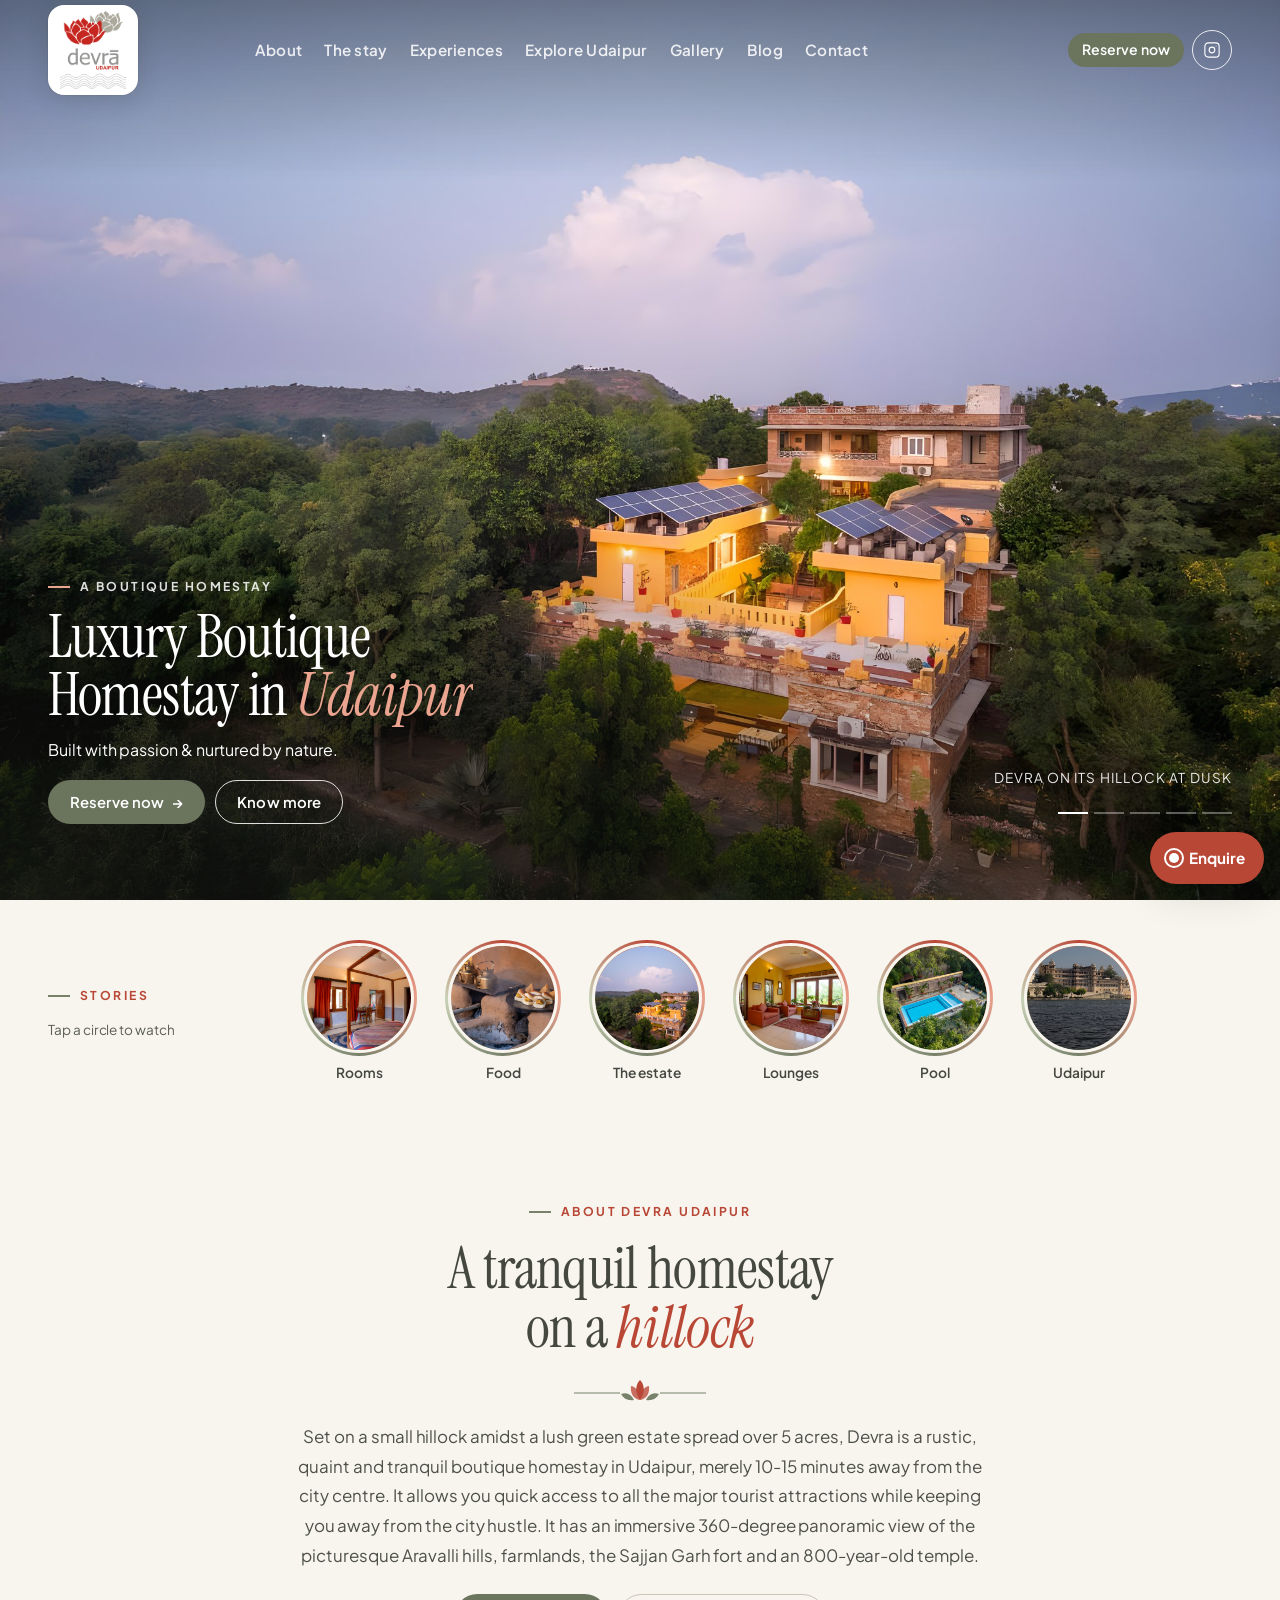
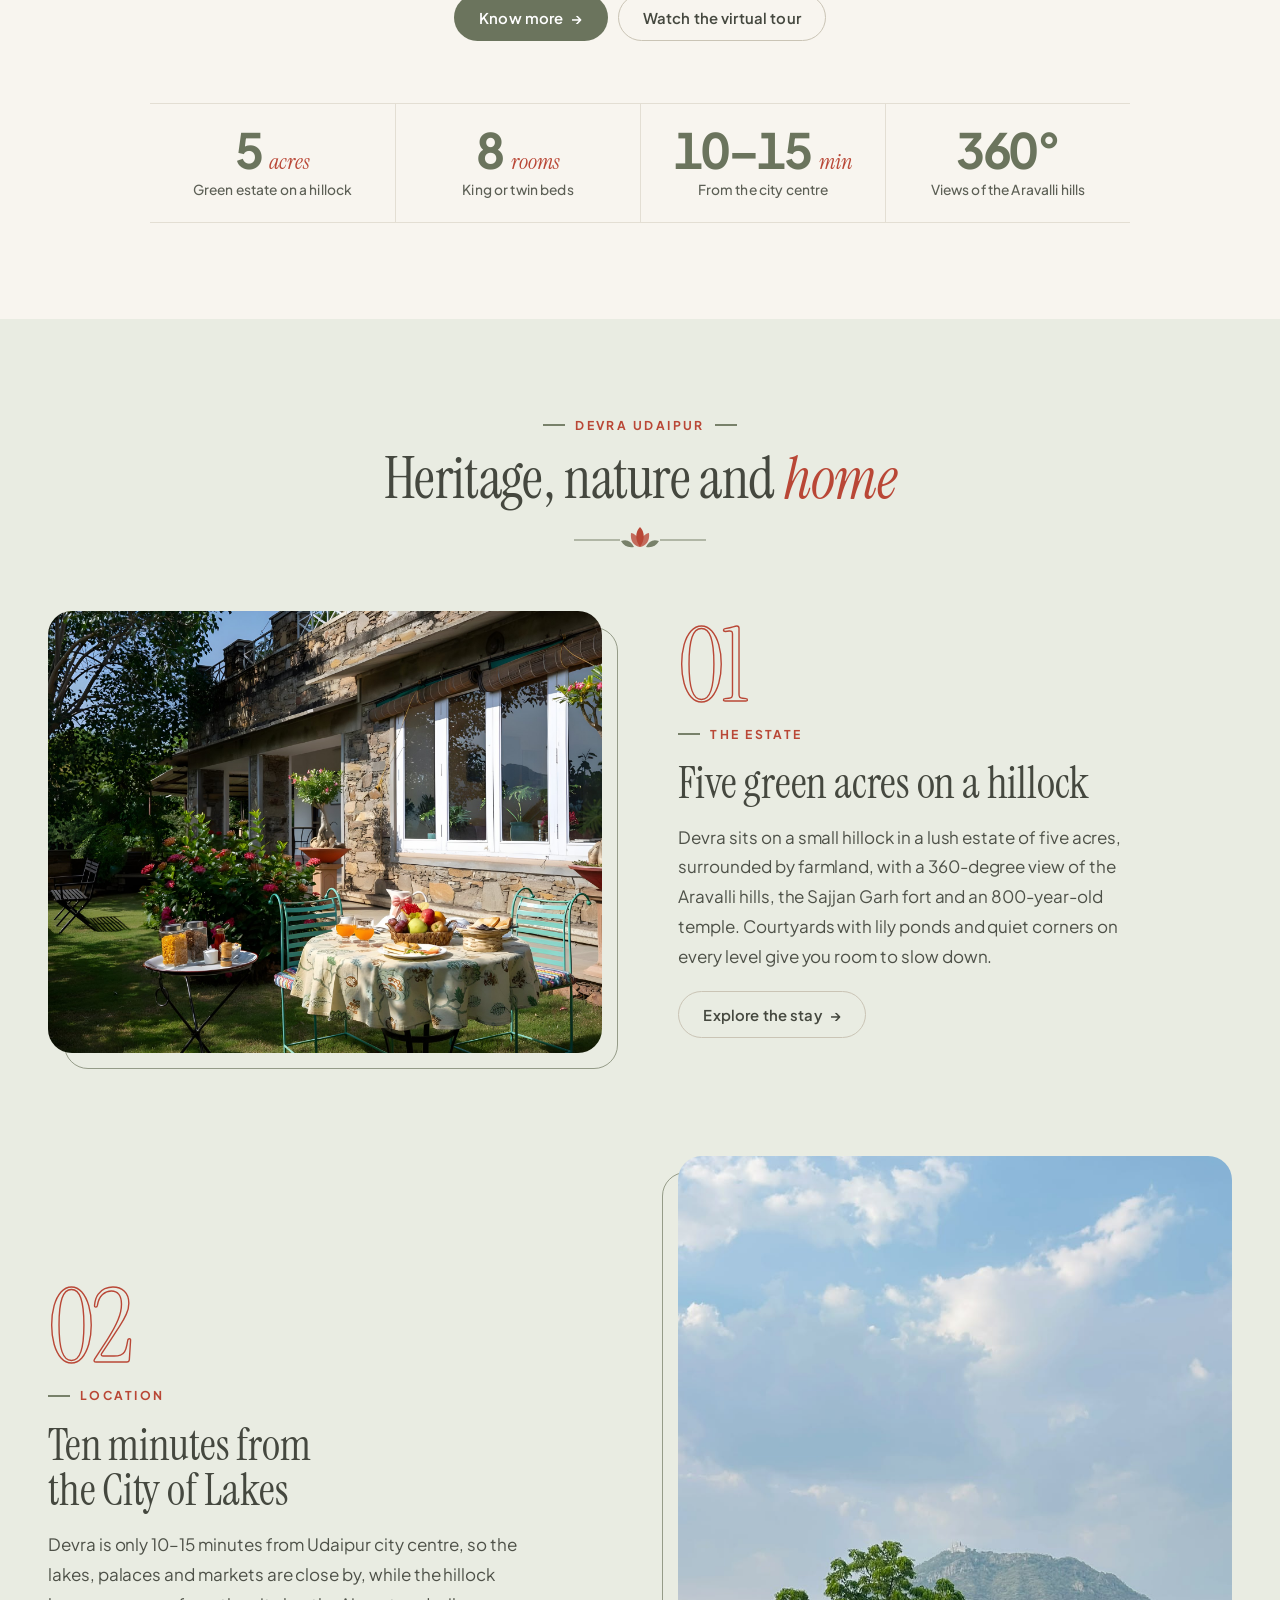
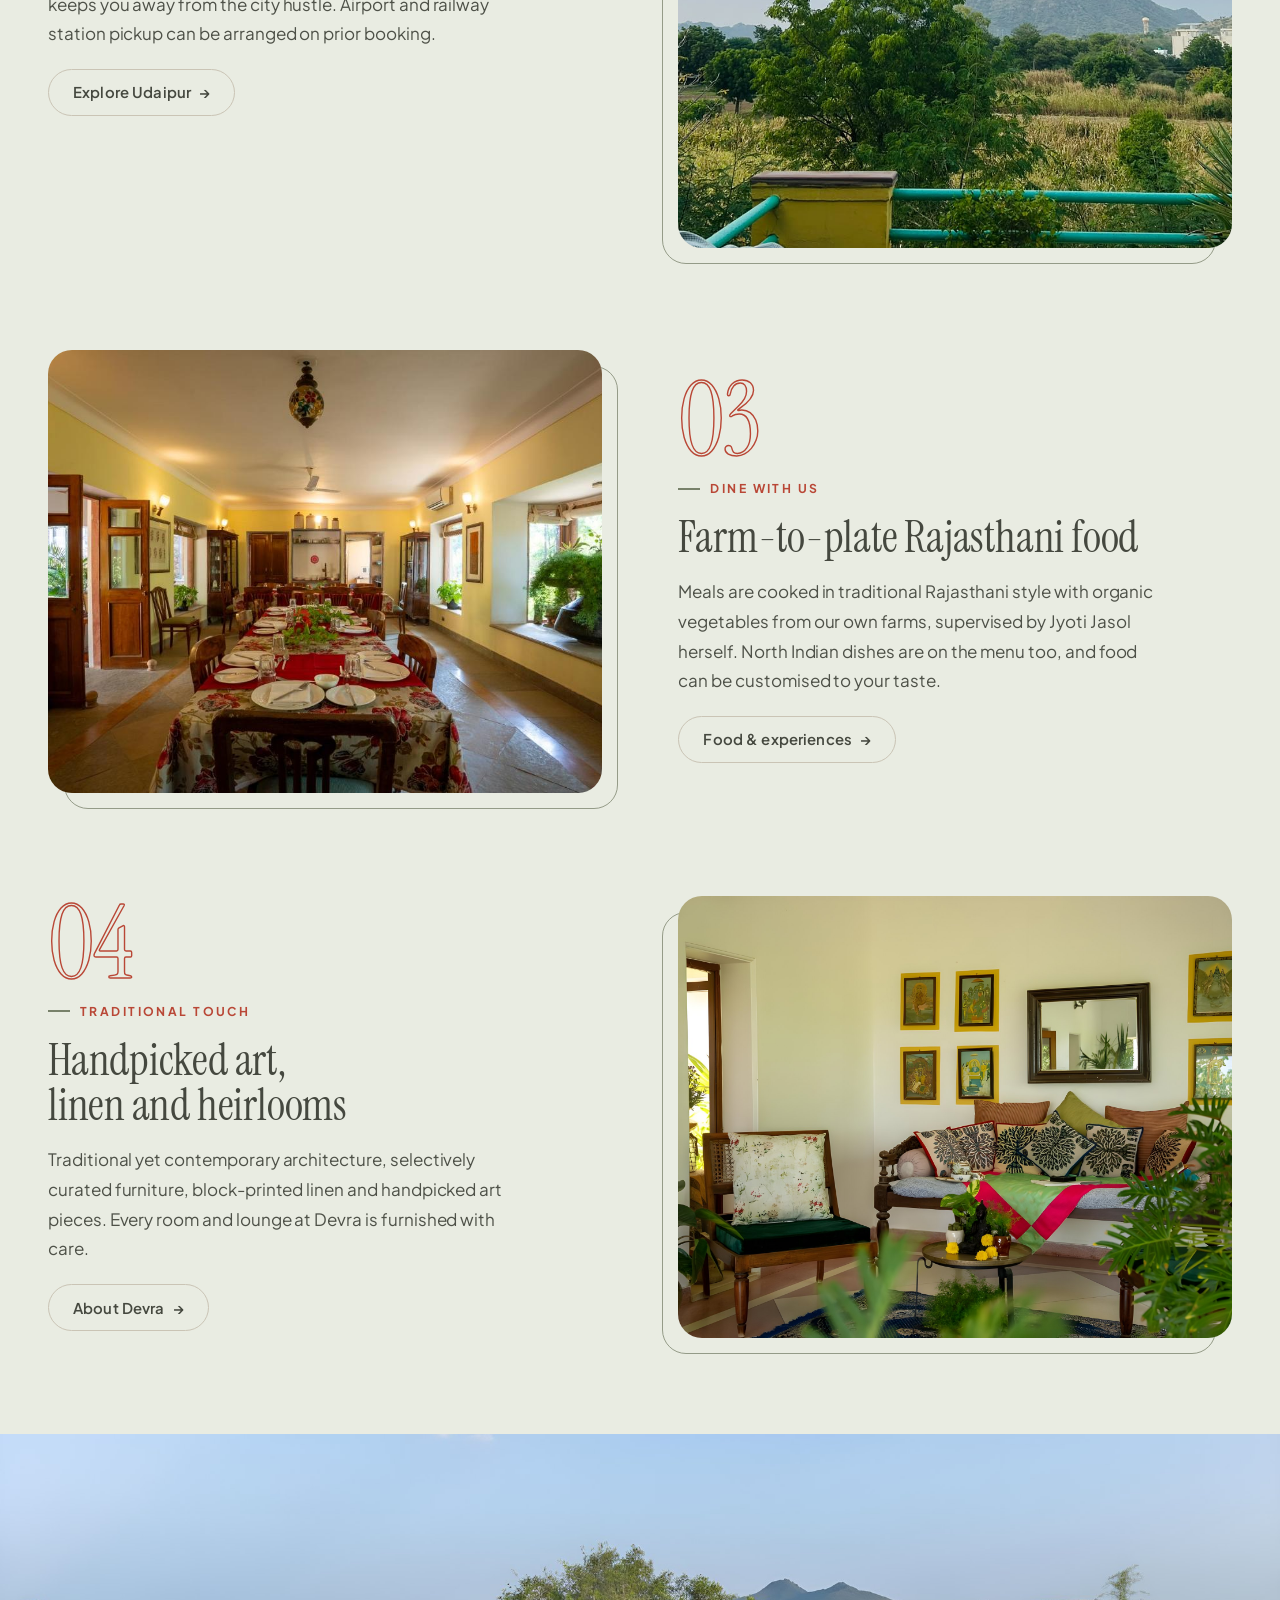
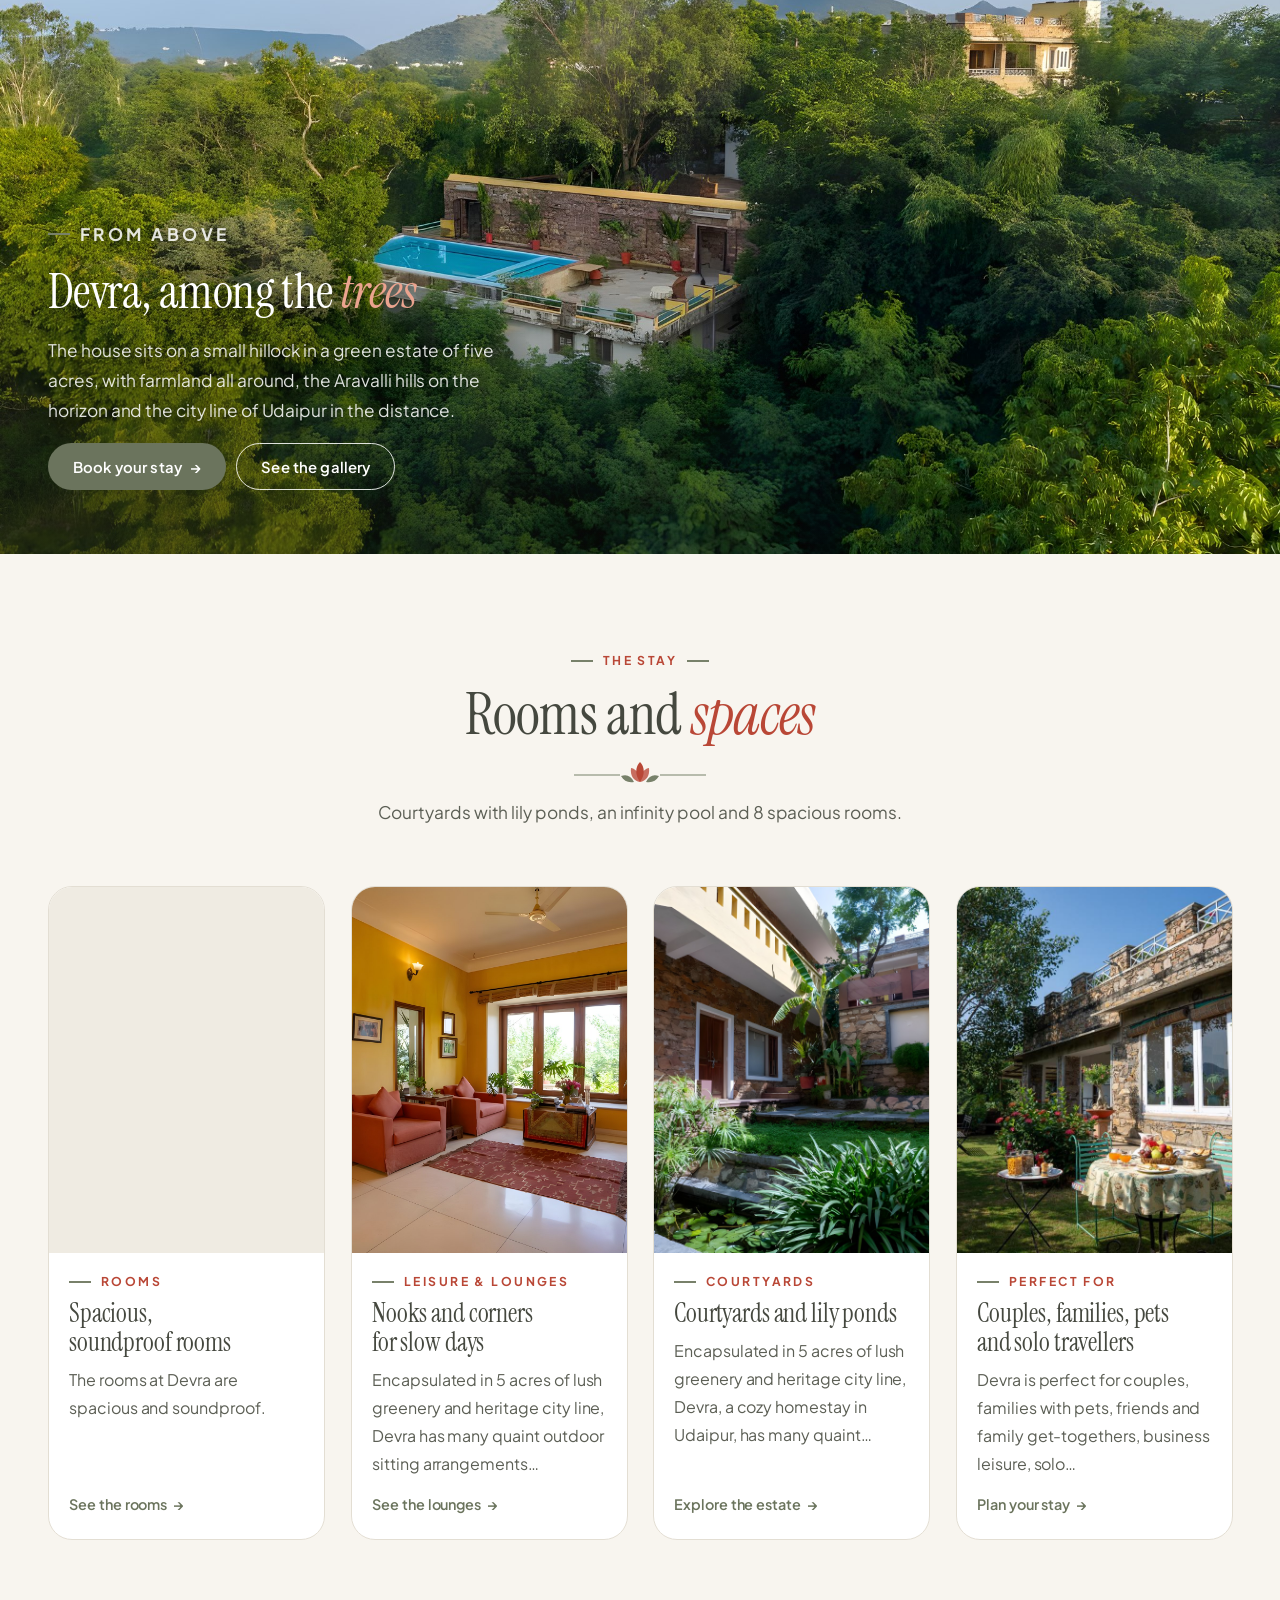
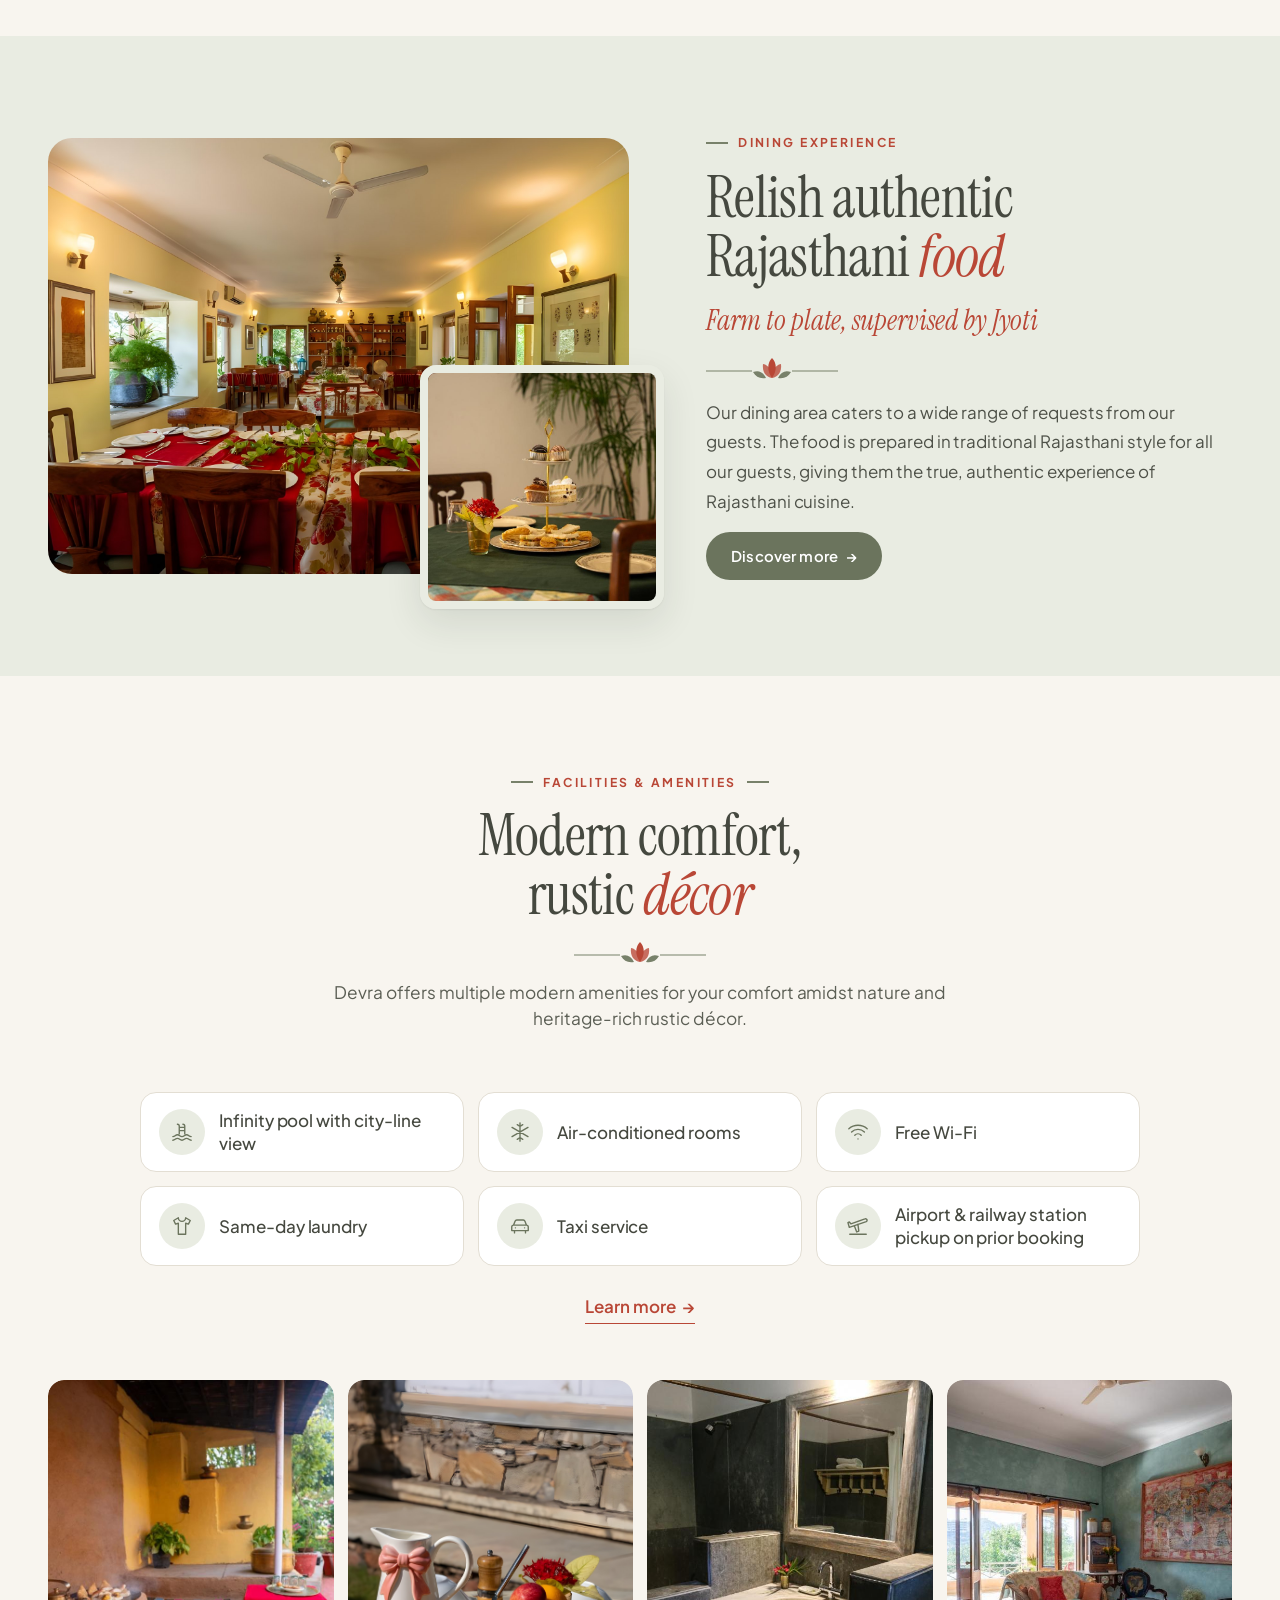
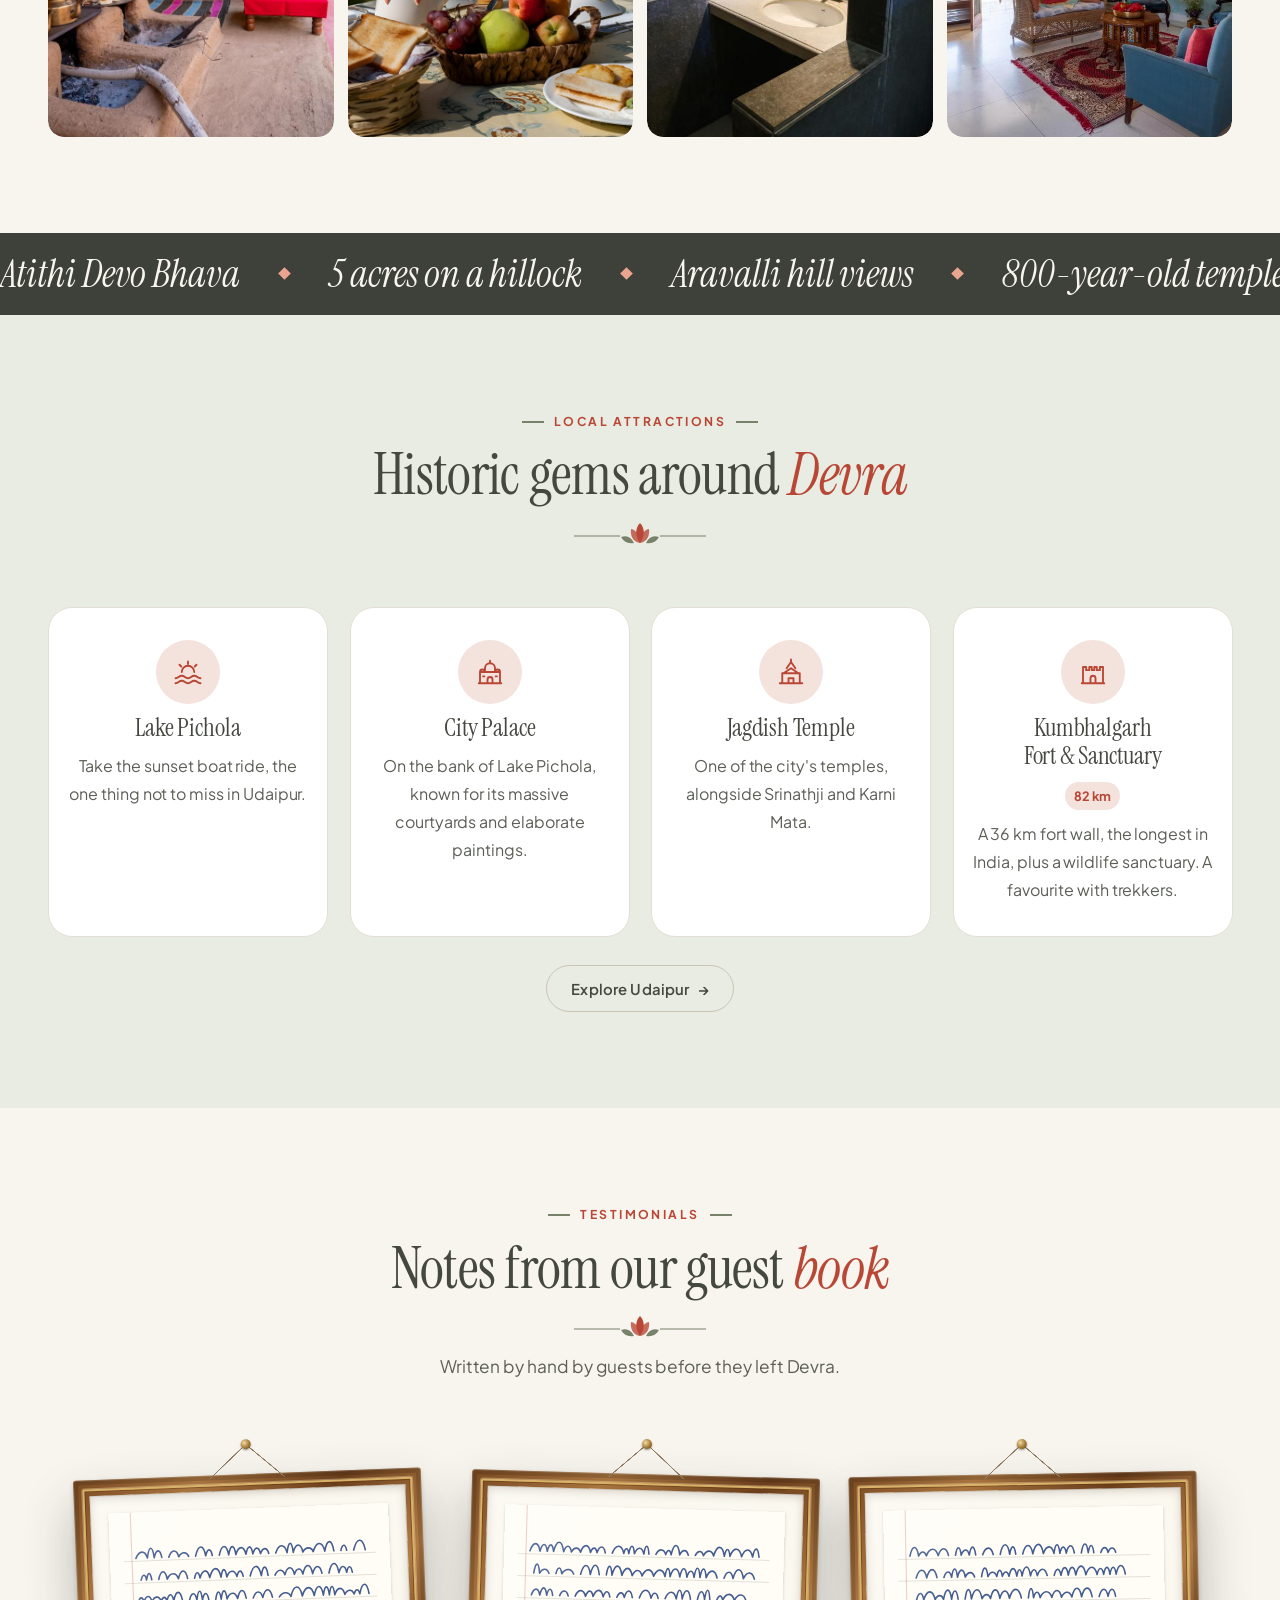
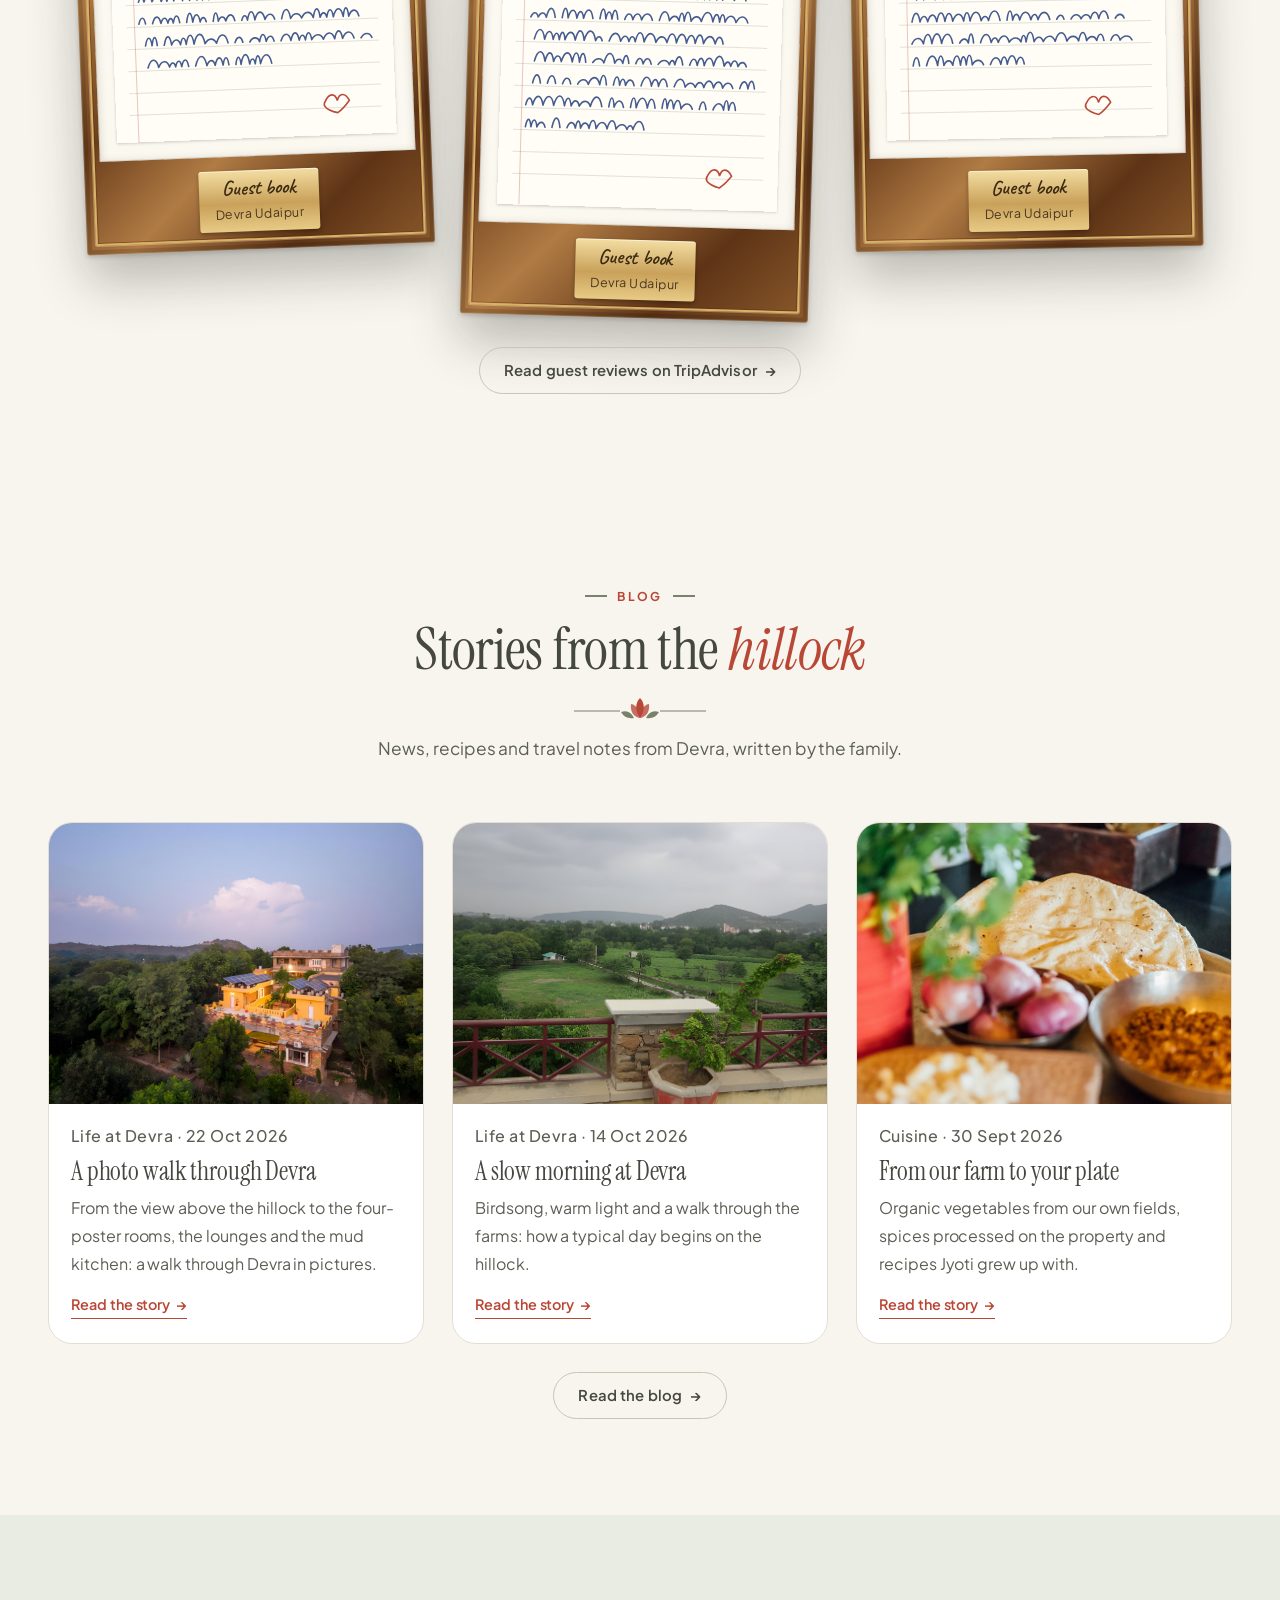
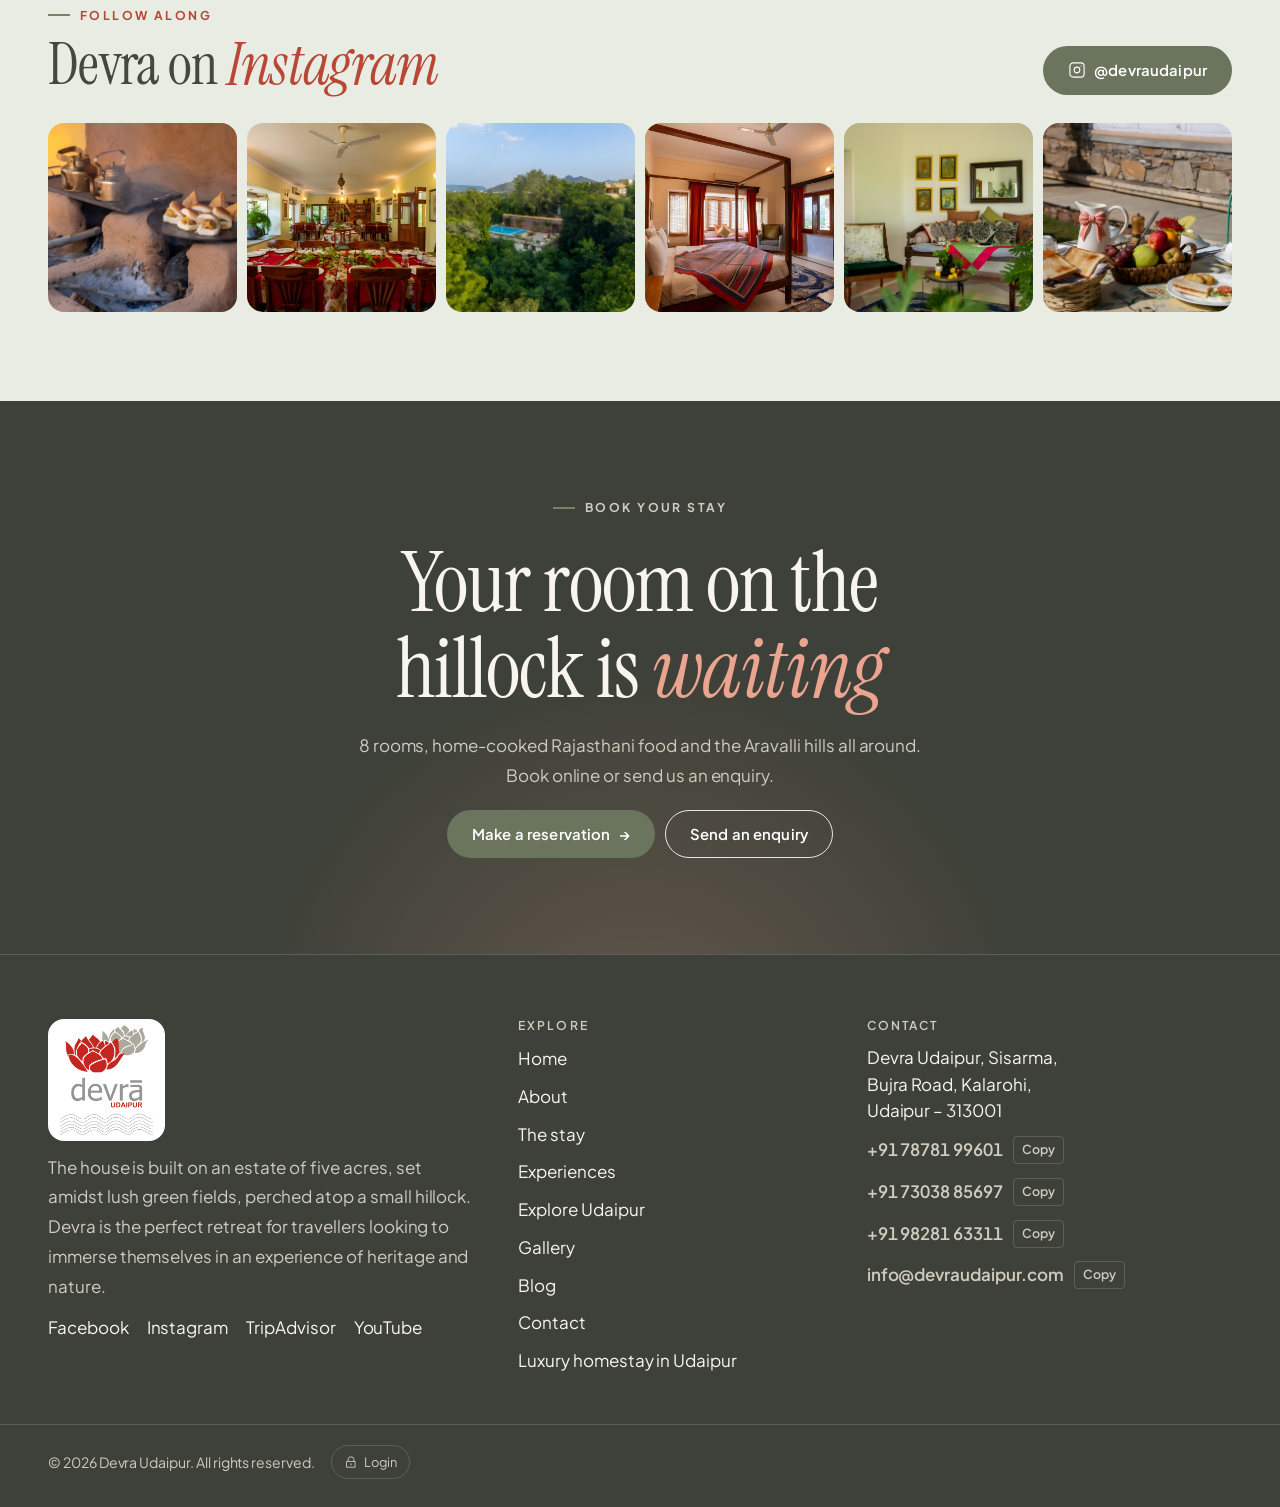
==== commit c6388c35: "Guest book on home page, footer Login button, more luxury/boutique stay keywords Co-Authored-By: Cla" ====
--- a/index.html
+++ b/index.html
@@ -32,9 +32,9 @@
 <script type="application/ld+json">{"@context": "https://schema.org", "@type": "WebSite", "name": "Devra Udaipur", "url": "https://devraudaipur.in/", "inLanguage": "en-IN", "publisher": {"@id": "https://devraudaipur.in/#devra"}}</script>
 </head>
 <body>
-<div id="app" data-page="home"><header class="site-head is-over tone-photo" id="site-head"><div class="wrap head-row"><a class="brand" href="./" data-act="to-top" aria-label="Devra Udaipur home"><span class="logo-plate"><img class="brand-logo" src="images/m-logo.png" alt="Devra Udaipur"></span></a><nav id="site-nav" class="site-nav" aria-label="Main"><a href="about.html">About</a><a href="the-stay.html">The stay</a><a href="experiences.html">Experiences</a><a href="explore-udaipur.html">Explore Udaipur</a><a href="gallery.html">Gallery</a><a href="journal.html">Blog</a><a href="contact.html">Contact</a></nav><div class="head-actions"><a class="btn btn--primary btn--sm" href="https://www.secure-booking-engine.com/accounts/mJa2mGM072QL6Jv1PQn_Fw/properties/YCL864hEwW2Z-uip7zTu2Q/booking-engine/web/source/4wsctBw6Oq6j-g9XuxeRzQ/" target="_blank" rel="noopener">Reserve now</a><a class="ig-link" href="https://www.instagram.com/devraudaipur/" target="_blank" rel="noopener" aria-label="Devra Udaipur on Instagram"><svg viewBox="0 0 24 24" fill="none" stroke="currentColor" stroke-width="1.5" stroke-linecap="round" stroke-linejoin="round" aria-hidden="true"><path d="M7 2.5h10A4.5 4.5 0 0 1 21.5 7v10a4.5 4.5 0 0 1-4.5 4.5H7A4.5 4.5 0 0 1 2.5 17V7A4.5 4.5 0 0 1 7 2.5ZM15.8 12a3.8 3.8 0 1 1-7.6 0 3.8 3.8 0 0 1 7.6 0ZM17.4 6.6h.01"></path></svg></a><button class="menu-btn" type="button" data-act="menu" aria-expanded="false" aria-controls="site-nav">Menu</button></div></div></header><main id="main"><section class="hero hero--home hero--center hero--photo" aria-labelledby="hero-title"><div class="hero-slides" data-slider=""><div class="slide is-on" data-cap="Devra on its hillock at dusk"><span class="pic"><img src="images/d-aerial.jpg" alt="Devra on its hillock at dusk" decoding="async"></span></div><div class="slide" data-cap="Infinity pool from above"><span class="pic"><img src="images/d-pool-top.jpg" alt="Infinity pool from above" loading="lazy" decoding="async"></span></div><div class="slide" data-cap="Garden breakfast by the stone house"><span class="pic"><img src="images/d-garden.jpg" alt="Garden breakfast by the stone house" loading="lazy" decoding="async"></span></div><div class="slide" data-cap="Courtyard with a lily pond"><span class="pic"><img src="images/d-lily-court.jpg" alt="Courtyard with a lily pond" loading="lazy" decoding="async"></span></div><div class="slide" data-cap="The courtyard at Devra"><span class="pic"><img src="images/n-courtyard.jpg" alt="The courtyard at Devra" loading="lazy" decoding="async"></span></div></div><div class="hero-shade"></div><div class="wrap hero-content"><p class="eyebrow fade-in">A boutique homestay</p><h1 id="hero-title" class="rise"><span class="w"><span style="--i:0">Luxury</span></span> <span class="w"><span style="--i:1">Boutique</span></span> <span class="w"><span style="--i:2">Homestay</span></span> <span class="w"><span style="--i:3">in</span></span> <span class="w accent"><span style="--i:4">Udaipur</span></span></h1><p class="hero-sub fade-in">Built with passion &amp; nurtured by nature.</p><div class="btn-row fade-in"><a class="btn btn--primary" href="https://www.secure-booking-engine.com/accounts/mJa2mGM072QL6Jv1PQn_Fw/properties/YCL864hEwW2Z-uip7zTu2Q/booking-engine/web/source/4wsctBw6Oq6j-g9XuxeRzQ/" target="_blank" rel="noopener">Reserve now <span class="arrow">→</span></a><a class="btn btn--ghost" href="about.html">Know more</a></div></div><div class="hero-foot"><p class="slide-cap" id="slide-cap">Devra on its hillock at dusk</p><div class="dots"><button type="button" class="dot is-on" data-act="slide" data-i="0" aria-label="Show photo 1"><span></span></button><button type="button" class="dot" data-act="slide" data-i="1" aria-label="Show photo 2"><span></span></button><button type="button" class="dot" data-act="slide" data-i="2" aria-label="Show photo 3"><span></span></button><button type="button" class="dot" data-act="slide" data-i="3" aria-label="Show photo 4"><span></span></button><button type="button" class="dot" data-act="slide" data-i="4" aria-label="Show photo 5"><span></span></button></div></div><span class="scroll-cue" aria-hidden="true"></span></section><section class="stories-band" aria-label="Stories"><div class="wrap"><div class="stories-head"><p class="eyebrow">Stories</p><p class="stories-hint">Tap a circle to watch</p></div><div class="stories"><button type="button" class="story" data-act="story" data-i="0" aria-label="Watch the story: Rooms"><span class="story-ring"><span class="story-img"><span class="pic"><img src="images/d-four-poster.jpg" alt="Four-poster room" loading="lazy" decoding="async"></span></span></span><span class="story-name">Rooms</span></button><button type="button" class="story" data-act="story" data-i="1" aria-label="Watch the story: Food"><span class="story-ring"><span class="story-img"><span class="pic"><img src="images/d-chulha.jpg" alt="Snacks fresh off the chulha" loading="lazy" decoding="async"></span></span></span><span class="story-name">Food</span></button><button type="button" class="story" data-act="story" data-i="2" aria-label="Watch the story: The estate"><span class="story-ring"><span class="story-img"><span class="pic"><img src="images/d-aerial.jpg" alt="Devra on its hillock at dusk" loading="lazy" decoding="async"></span></span></span><span class="story-name">The estate</span></button><button type="button" class="story" data-act="story" data-i="3" aria-label="Watch the story: Lounges"><span class="story-ring"><span class="story-img"><span class="pic"><img src="images/d-yellow-lounge.jpg" alt="The yellow lounge" loading="lazy" decoding="async"></span></span></span><span class="story-name">Lounges</span></button><button type="button" class="story" data-act="story" data-i="4" aria-label="Watch the story: Pool"><span class="story-ring"><span class="story-img"><span class="pic"><img src="images/d-pool-top.jpg" alt="Infinity pool from above" loading="lazy" decoding="async"></span></span></span><span class="story-name">Pool</span></button><button type="button" class="story" data-act="story" data-i="5" aria-label="Watch the story: Udaipur"><span class="story-ring"><span class="story-img"><span class="pic"><img src="images/m-citypalace.jpg" alt="Udaipur City Palace" loading="lazy" decoding="async"></span></span></span><span class="story-name">Udaipur</span></button></div></div></section><section class="band welcome" id="home_about"><div class="wrap"><div class="welcome-in" data-reveal=""><p class="eyebrow">About Devra Udaipur</p><h2>A tranquil homestay on a <em class="ital">hillock</em></h2><span class="ornament" aria-hidden="true"><svg viewBox="0 0 132 26"><path class="o-line" d="M0 15H46M86 15H132"></path><path class="o-leaf" d="M47 16c6-2 10 0 13 6-6 1-10-1-13-6ZM85 16c-6-2-10 0-13 6 6 1 10-1 13-6Z"></path><path class="o-petal" d="M66 2c5 5 5 13 0 20-5-7-5-15 0-20Z"></path><path class="o-petal" d="M57 8c6 1 9 7 9 14-6-1-10-6-9-14ZM75 8c-6 1-9 7-9 14 6-1 10-6 9-14Z" opacity=".78"></path></svg></span><div class="prose"><p>Set on a small hillock amidst a lush green estate spread over 5 acres, Devra is a rustic, quaint and tranquil boutique homestay in Udaipur, merely 10-15 minutes away from the city centre. It allows you quick access to all the major tourist attractions while keeping you away from the city hustle. It has an immersive 360-degree panoramic view of the picturesque Aravalli hills, farmlands, the Sajjan Garh fort and an 800-year-old temple.</p></div><div class="btn-row"><a class="btn btn--primary" href="about.html">Know more <span class="arrow">→</span></a><a class="btn btn--ghost" href="https://www.youtube.com/channel/UCvgLNHc2MwSQ90xaG2vx3SA" target="_blank" rel="noopener">Watch the virtual tour</a></div></div><ul class="stats stagger" id="facts"><li><span class="fact-v"><span class="fact-num" data-count="5">5</span><span class="fact-unit">acres</span></span><span class="fact-l">Green estate on a hillock</span></li><li><span class="fact-v"><span class="fact-num" data-count="8">8</span><span class="fact-unit">rooms</span></span><span class="fact-l">King or twin beds</span></li><li><span class="fact-v"><span class="fact-num">10–15</span><span class="fact-unit">min</span></span><span class="fact-l">From the city centre</span></li><li><span class="fact-v"><span class="fact-num" data-count="360°">360°</span></span><span class="fact-l">Views of the Aravalli hills</span></li></ul></div></section><section class="band band--soft"><div class="wrap"><div class="shead" data-reveal=""><p class="eyebrow">Devra Udaipur</p><h2>Heritage, nature and <em class="ital">home</em></h2><span class="ornament" aria-hidden="true"><svg viewBox="0 0 132 26"><path class="o-line" d="M0 15H46M86 15H132"></path><path class="o-leaf" d="M47 16c6-2 10 0 13 6-6 1-10-1-13-6ZM85 16c-6-2-10 0-13 6 6 1 10-1 13-6Z"></path><path class="o-petal" d="M66 2c5 5 5 13 0 20-5-7-5-15 0-20Z"></path><path class="o-petal" d="M57 8c6 1 9 7 9 14-6-1-10-6-9-14ZM75 8c-6 1-9 7-9 14 6-1 10-6 9-14Z" opacity=".78"></path></svg></span></div><div class="nrows"><article class="nrow nrow--wide" id="home_f1"><div class="nrow-media" data-reveal="left"><span class="pic"><img src="images/d-garden.jpg" alt="Garden breakfast by the stone house" loading="lazy" decoding="async"></span></div><div class="nrow-copy" data-reveal="right"><span class="nnum" aria-hidden="true">01</span><p class="eyebrow">The estate</p><h3>Five green acres on a hillock</h3><p>Devra sits on a small hillock in a lush estate of five acres, surrounded by farmland, with a 360-degree view of the Aravalli hills, the Sajjan Garh fort and an 800-year-old temple. Courtyards with lily ponds and quiet corners on every level give you room to slow down.</p><a class="btn btn--ghost" href="the-stay.html">Explore the stay <span class="arrow">→</span></a></div></article><article class="nrow nrow--flip" id="home_f2"><div class="nrow-media" data-reveal="right"><span class="pic"><img src="images/n-view.jpg" alt="View of the Aravalli hills" loading="lazy" decoding="async"></span></div><div class="nrow-copy" data-reveal="left"><span class="nnum" aria-hidden="true">02</span><p class="eyebrow">Location</p><h3>Ten minutes from the City of Lakes</h3><p>Devra is only 10–15 minutes from Udaipur city centre, so the lakes, palaces and markets are close by, while the hillock keeps you away from the city hustle. Airport and railway station pickup can be arranged on prior booking.</p><a class="btn btn--ghost" href="explore-udaipur.html">Explore Udaipur <span class="arrow">→</span></a></div></article><article class="nrow nrow--wide" id="home_f3"><div class="nrow-media" data-reveal="left"><span class="pic"><img src="images/d-dining-hall2.jpg" alt="Dining hall, set for dinner" loading="lazy" decoding="async"></span></div><div class="nrow-copy" data-reveal="right"><span class="nnum" aria-hidden="true">03</span><p class="eyebrow">Dine with us</p><h3>Farm-to-plate Rajasthani food</h3><p>Meals are cooked in traditional Rajasthani style with organic vegetables from our own farms, supervised by Jyoti Jasol herself. North Indian dishes are on the menu too, and food can be customised to your taste.</p><a class="btn btn--ghost" href="experiences.html">Food &amp; experiences <span class="arrow">→</span></a></div></article><article class="nrow nrow--flip nrow--wide" id="home_f4"><div class="nrow-media" data-reveal="right"><span class="pic"><img src="images/d-salon.jpg" alt="Sitting room with miniature paintings" loading="lazy" decoding="async"></span></div><div class="nrow-copy" data-reveal="left"><span class="nnum" aria-hidden="true">04</span><p class="eyebrow">Traditional touch</p><h3>Handpicked art, linen and heirlooms</h3><p>Traditional yet contemporary architecture, selectively curated furniture, block-printed linen and handpicked art pieces. Every room and lounge at Devra is furnished with care.</p><a class="btn btn--ghost" href="about.html">About Devra <span class="arrow">→</span></a></div></article></div></div></section><section class="photo-band"><span class="pic"><img src="images/d-pool-forest.jpg" alt="The pool among the trees" loading="lazy" decoding="async"></span><div class="wrap"><div class="photo-band-copy" data-reveal="left"><p class="eyebrow">From above</p><h2>Devra, among the <em class="ital">trees</em></h2><p>The house sits on a small hillock in a green estate of five acres, with farmland all around, the Aravalli hills on the horizon and the city line of Udaipur in the distance.</p><div class="btn-row"><a class="btn btn--haldi" href="https://www.secure-booking-engine.com/accounts/mJa2mGM072QL6Jv1PQn_Fw/properties/YCL864hEwW2Z-uip7zTu2Q/booking-engine/web/source/4wsctBw6Oq6j-g9XuxeRzQ/" target="_blank" rel="noopener">Book your stay <span class="arrow">→</span></a><a class="btn btn--light" href="gallery.html">See the gallery</a></div></div></div></section><section class="band"><div class="wrap"><div class="shead" data-reveal=""><p class="eyebrow">The stay</p><h2>Rooms and <em class="ital">spaces</em></h2><span class="ornament" aria-hidden="true"><svg viewBox="0 0 132 26"><path class="o-line" d="M0 15H46M86 15H132"></path><path class="o-leaf" d="M47 16c6-2 10 0 13 6-6 1-10-1-13-6ZM85 16c-6-2-10 0-13 6 6 1 10-1 13-6Z"></path><path class="o-petal" d="M66 2c5 5 5 13 0 20-5-7-5-15 0-20Z"></path><path class="o-petal" d="M57 8c6 1 9 7 9 14-6-1-10-6-9-14ZM75 8c-6 1-9 7-9 14 6-1 10-6 9-14Z" opacity=".78"></path></svg></span><p class="lead">Courtyards with lily ponds, an infinity pool and 8 spacious rooms.</p></div><div class="suites stagger"><a class="suite" href="the-stay.html#stay_rooms"><span class="pic"><img src="images/d-four-poster2.jpg" alt="Four-poster bed" loading="lazy" decoding="async"></span><div class="suite-body"><p class="eyebrow">Rooms</p><h3>Spacious, soundproof rooms</h3><p>The rooms at Devra are spacious and soundproof.</p><span class="more">See the rooms <span class="arrow">→</span></span></div></a><a class="suite" href="the-stay.html#stay_leisure"><span class="pic"><img src="images/d-yellow-lounge.jpg" alt="The yellow lounge" loading="lazy" decoding="async"></span><div class="suite-body"><p class="eyebrow">Leisure &amp; lounges</p><h3>Nooks and corners for slow days</h3><p>Encapsulated in 5 acres of lush greenery and heritage city line, Devra has many quaint outdoor sitting arrangements…</p><span class="more">See the lounges <span class="arrow">→</span></span></div></a><a class="suite" href="the-stay.html"><span class="pic"><img src="images/d-lily-court.jpg" alt="Courtyard with a lily pond" loading="lazy" decoding="async"></span><div class="suite-body"><p class="eyebrow">Courtyards</p><h3>Courtyards and lily ponds</h3><p>Encapsulated in 5 acres of lush greenery and heritage city line, Devra, a cozy homestay in Udaipur, has many quaint…</p><span class="more">Explore the estate <span class="arrow">→</span></span></div></a><a class="suite" href="the-stay.html#stay_perfect"><span class="pic"><img src="images/d-garden2.jpg" alt="Garden table by the stone house" loading="lazy" decoding="async"></span><div class="suite-body"><p class="eyebrow">Perfect for</p><h3>Couples, families, pets and solo travellers</h3><p>Devra is perfect for couples, families with pets, friends and family get-togethers, business leisure, solo…</p><span class="more">Plan your stay <span class="arrow">→</span></span></div></a></div></div></section><section class="band band--soft"><div class="wrap split"><div class="split-media" data-reveal="left"><span class="pic pic--wide"><img src="images/d-dining-hall.jpg" alt="The dining hall" loading="lazy" decoding="async"></span><div class="inset"><span class="pic"><img src="images/d-high-tea.jpg" alt="High tea" loading="lazy" decoding="async"></span></div></div><div class="split-copy" data-reveal="right"><p class="eyebrow">Dining experience</p><h2>Relish authentic Rajasthani <em class="ital">food</em></h2><p class="sub">Farm to plate, supervised by Jyoti</p><span class="ornament ornament--left" aria-hidden="true"><svg viewBox="0 0 132 26"><path class="o-line" d="M0 15H46M86 15H132"></path><path class="o-leaf" d="M47 16c6-2 10 0 13 6-6 1-10-1-13-6ZM85 16c-6-2-10 0-13 6 6 1 10-1 13-6Z"></path><path class="o-petal" d="M66 2c5 5 5 13 0 20-5-7-5-15 0-20Z"></path><path class="o-petal" d="M57 8c6 1 9 7 9 14-6-1-10-6-9-14ZM75 8c-6 1-9 7-9 14 6-1 10-6 9-14Z" opacity=".78"></path></svg></span><div class="prose"><p>Our dining area caters to a wide range of requests from our guests. The food is prepared in traditional Rajasthani style for all our guests, giving them the true, authentic experience of Rajasthani cuisine.</p></div><a class="btn btn--primary" href="experiences.html">Discover more <span class="arrow">→</span></a></div></div></section><section class="band"><div class="wrap"><div class="shead" data-reveal=""><p class="eyebrow">Facilities &amp; amenities</p><h2>Modern comfort, rustic <em class="ital">décor</em></h2><span class="ornament" aria-hidden="true"><svg viewBox="0 0 132 26"><path class="o-line" d="M0 15H46M86 15H132"></path><path class="o-leaf" d="M47 16c6-2 10 0 13 6-6 1-10-1-13-6ZM85 16c-6-2-10 0-13 6 6 1 10-1 13-6Z"></path><path class="o-petal" d="M66 2c5 5 5 13 0 20-5-7-5-15 0-20Z"></path><path class="o-petal" d="M57 8c6 1 9 7 9 14-6-1-10-6-9-14ZM75 8c-6 1-9 7-9 14 6-1 10-6 9-14Z" opacity=".78"></path></svg></span><p class="lead">Devra offers multiple modern amenities for your comfort amidst nature and heritage-rich rustic décor.</p></div><ul class="amen stagger"><li><span class="ico"><svg viewBox="0 0 24 24" fill="none" stroke="currentColor" stroke-width="1.5" stroke-linecap="round" stroke-linejoin="round" aria-hidden="true"><path d="M9 14V5.5a2 2 0 0 0-2-2M15 14V5.5a2 2 0 0 0-2-2M9 7h6M9 10.5h6M2 17c2.5 0 2.5-2 5-2s2.5 2 5 2 2.5-2 5-2 2.5 2 5 2M2 21c2.5 0 2.5-2 5-2s2.5 2 5 2 2.5-2 5-2 2.5 2 5 2"></path></svg></span><span>Infinity pool with city-line view</span></li><li><span class="ico"><svg viewBox="0 0 24 24" fill="none" stroke="currentColor" stroke-width="1.5" stroke-linecap="round" stroke-linejoin="round" aria-hidden="true"><path d="M12 2v20M3.3 7l17.4 10M3.3 17 20.7 7M9 4l3 2 3-2M9 20l3-2 3 2"></path></svg></span><span>Air-conditioned rooms</span></li><li><span class="ico"><svg viewBox="0 0 24 24" fill="none" stroke="currentColor" stroke-width="1.5" stroke-linecap="round" stroke-linejoin="round" aria-hidden="true"><path d="M2 8.5a15 15 0 0 1 20 0M5 12a10 10 0 0 1 14 0M8.5 15.5a5 5 0 0 1 7 0M12 19.5h.01"></path></svg></span><span>Free Wi-Fi</span></li><li><span class="ico"><svg viewBox="0 0 24 24" fill="none" stroke="currentColor" stroke-width="1.5" stroke-linecap="round" stroke-linejoin="round" aria-hidden="true"><path d="M8 3 3 6l2 4 3-1v12h8V9l3 1 2-4-5-3a4 4 0 0 1-8 0Z"></path></svg></span><span>Same-day laundry</span></li><li><span class="ico"><svg viewBox="0 0 24 24" fill="none" stroke="currentColor" stroke-width="1.5" stroke-linecap="round" stroke-linejoin="round" aria-hidden="true"><path d="M5 11l1.6-4.2A2 2 0 0 1 8.5 5.5h7a2 2 0 0 1 1.9 1.3L19 11M3 17v-4a2 2 0 0 1 2-2h14a2 2 0 0 1 2 2v4H3ZM6 17v2.5M18 17v2.5M7 14h.01M17 14h.01"></path></svg></span><span>Taxi service</span></li><li><span class="ico"><svg viewBox="0 0 24 24" fill="none" stroke="currentColor" stroke-width="1.5" stroke-linecap="round" stroke-linejoin="round" aria-hidden="true"><path d="M2.5 13.5 21 7.2a1.6 1.6 0 0 0-1.4-2.9L4.2 9.6l-1.7-2L1 8.2l1.5 5.3ZM8 11.6l2.6 6.9 2.3-1-1-7.6M3 21h18"></path></svg></span><span>Airport &amp; railway station pickup on prior booking</span></li></ul><div class="amen-foot"><a class="text-link" href="the-stay.html#stay_facilities">Learn more <span class="arrow">→</span></a></div><div class="strip stagger"><button type="button" class="g-item" data-act="lightbox" data-set="home" data-i="0" aria-label="Open photo: The traditional mud kitchen"><span class="pic"><img src="images/d-kitchen-hut.jpg" alt="The traditional mud kitchen" loading="lazy" decoding="async"></span><span class="g-cap">The traditional mud kitchen</span></button><button type="button" class="g-item" data-act="lightbox" data-set="home" data-i="1" aria-label="Open photo: Breakfast on the terrace"><span class="pic"><img src="images/d-breakfast.jpg" alt="Breakfast on the terrace" loading="lazy" decoding="async"></span><span class="g-cap">Breakfast on the terrace</span></button><button type="button" class="g-item" data-act="lightbox" data-set="home" data-i="2" aria-label="Open photo: Stone-finished bathroom"><span class="pic"><img src="images/d-bath.jpg" alt="Stone-finished bathroom" loading="lazy" decoding="async"></span><span class="g-cap">Stone-finished bathroom</span></button><button type="button" class="g-item" data-act="lightbox" data-set="home" data-i="3" aria-label="Open photo: The teal lounge"><span class="pic"><img src="images/d-lounge-teal.jpg" alt="The teal lounge" loading="lazy" decoding="async"></span><span class="g-cap">The teal lounge</span></button></div></div></section><div class="marquee" aria-label="Atithi Devo Bhava, 5 acres on a hillock, Aravalli hill views, 800-year-old temple, Infinity pool, Rajasthani home cooking, Pet friendly, Solar powered, Birdwatching with Major"><div class="marquee-track" aria-hidden="true"><span>Atithi Devo Bhava</span><i></i><span>5 acres on a hillock</span><i></i><span>Aravalli hill views</span><i></i><span>800-year-old temple</span><i></i><span>Infinity pool</span><i></i><span>Rajasthani home cooking</span><i></i><span>Pet friendly</span><i></i><span>Solar powered</span><i></i><span>Birdwatching with Major</span><i></i><span>Atithi Devo Bhava</span><i></i><span>5 acres on a hillock</span><i></i><span>Aravalli hill views</span><i></i><span>800-year-old temple</span><i></i><span>Infinity pool</span><i></i><span>Rajasthani home cooking</span><i></i><span>Pet friendly</span><i></i><span>Solar powered</span><i></i><span>Birdwatching with Major</span><i></i></div></div><section class="band band--soft"><div class="wrap"><div class="shead" data-reveal=""><p class="eyebrow">Local attractions</p><h2>Historic gems around <em class="ital">Devra</em></h2><span class="ornament" aria-hidden="true"><svg viewBox="0 0 132 26"><path class="o-line" d="M0 15H46M86 15H132"></path><path class="o-leaf" d="M47 16c6-2 10 0 13 6-6 1-10-1-13-6ZM85 16c-6-2-10 0-13 6 6 1 10-1 13-6Z"></path><path class="o-petal" d="M66 2c5 5 5 13 0 20-5-7-5-15 0-20Z"></path><path class="o-petal" d="M57 8c6 1 9 7 9 14-6-1-10-6-9-14ZM75 8c-6 1-9 7-9 14 6-1 10-6 9-14Z" opacity=".78"></path></svg></span></div><div class="gems stagger"><a class="gem" href="explore-udaipur.html"><span class="ico"><svg viewBox="0 0 24 24" fill="none" stroke="currentColor" stroke-width="1.5" stroke-linecap="round" stroke-linejoin="round" aria-hidden="true"><path d="M2 17c2.5 0 2.5-2 5-2s2.5 2 5 2 2.5-2 5-2 2.5 2 5 2M2 21c2.5 0 2.5-2 5-2s2.5 2 5 2 2.5-2 5-2 2.5 2 5 2M7 12a5 5 0 0 1 10 0M12 3.5v2M5.2 6.2l1.4 1.4M18.8 6.2l-1.4 1.4"></path></svg></span><h3>Lake Pichola</h3><p>Take the sunset boat ride, the one thing not to miss in Udaipur.</p></a><a class="gem" href="explore-udaipur.html"><span class="ico"><svg viewBox="0 0 24 24" fill="none" stroke="currentColor" stroke-width="1.5" stroke-linecap="round" stroke-linejoin="round" aria-hidden="true"><path d="M3 21h18M4 21v-9h16v9M8 12V9a4 4 0 0 1 8 0v3M12 5V3M10 21v-3a2 2 0 0 1 4 0v3M4 12a2 2 0 0 1 4 0M16 12a2 2 0 0 1 4 0M6.5 15.5h1M16.5 15.5h1"></path></svg></span><h3>City Palace</h3><p>On the bank of Lake Pichola, known for its massive courtyards and elaborate paintings.</p></a><a class="gem" href="explore-udaipur.html"><span class="ico"><svg viewBox="0 0 24 24" fill="none" stroke="currentColor" stroke-width="1.5" stroke-linecap="round" stroke-linejoin="round" aria-hidden="true"><path d="M12 2v2M8.5 9 12 4l3.5 5M6 13l6-4 6 4M5 21v-8h14v8M3 21h18M10 21v-4h4v4"></path></svg></span><h3>Jagdish Temple</h3><p>One of the city's temples, alongside Srinathji and Karni Mata.</p></a><a class="gem" href="explore-udaipur.html"><span class="ico"><svg viewBox="0 0 24 24" fill="none" stroke="currentColor" stroke-width="1.5" stroke-linecap="round" stroke-linejoin="round" aria-hidden="true"><path d="M3 21h18M4 21V8h2.5v2.5H9V8h2v2.5h2V8h2v2.5h2.5V8H20v13M10 21v-4a2 2 0 0 1 4 0v4"></path></svg></span><h3>Kumbhalgarh Fort &amp; Sanctuary</h3><span class="dist">82 km</span><p>A 36 km fort wall, the longest in India, plus a wildlife sanctuary. A favourite with trekkers.</p></a></div><div class="center-row"><a class="btn btn--ghost" href="explore-udaipur.html">Explore Udaipur <span class="arrow">→</span></a></div></div></section><section class="band band--tight"><div class="wrap cta-row" data-reveal=""><div><p class="eyebrow">Guest reviews</p><h2>Read what guests say about <em class="ital">Devra</em></h2><p class="muted">Reviews from travellers who have stayed with us are on TripAdvisor.</p></div><a class="btn btn--ghost" href="https://www.tripadvisor.in/Hotel_Review-g297672-d622398-Reviews-Devra_Udaipur-Udaipur_Udaipur_District_Rajasthan.html" target="_blank" rel="noopener">Read reviews on TripAdvisor <span class="arrow">→</span></a></div></section><section class="band blog-band"><div class="wrap"><div class="shead" data-reveal=""><p class="eyebrow">Blog</p><h2>Stories from the <em class="ital">hillock</em></h2><span class="ornament" aria-hidden="true"><svg viewBox="0 0 132 26"><path class="o-line" d="M0 15H46M86 15H132"></path><path class="o-leaf" d="M47 16c6-2 10 0 13 6-6 1-10-1-13-6ZM85 16c-6-2-10 0-13 6 6 1 10-1 13-6Z"></path><path class="o-petal" d="M66 2c5 5 5 13 0 20-5-7-5-15 0-20Z"></path><path class="o-petal" d="M57 8c6 1 9 7 9 14-6-1-10-6-9-14ZM75 8c-6 1-9 7-9 14 6-1 10-6 9-14Z" opacity=".78"></path></svg></span><p class="lead">News, recipes and travel notes from Devra, written by the family.</p></div><div class="posts stagger"><article class="post-card card"><a class="post-card-link" href="blog-a-photo-walk-through-devra.html"><span class="pic"><img src="images/d-aerial.jpg" alt="Devra on its hillock at dusk" loading="lazy" decoding="async"></span><div class="card-body"><p class="meta">Life at Devra · <time datetime="2026-10-22">22 Oct 2026</time></p><h3>A photo walk through Devra</h3><p>From the view above the hillock to the four-poster rooms, the lounges and the mud kitchen: a walk through Devra in pictures.</p><span class="text-link">Read the story <span class="arrow">→</span></span></div></a></article><article class="post-card card"><a class="post-card-link" href="blog-a-slow-morning-at-devra.html"><span class="pic"><img src="images/m-terrace-view.jpg" alt="View from the terrace" loading="lazy" decoding="async"></span><div class="card-body"><p class="meta">Life at Devra · <time datetime="2026-10-14">14 Oct 2026</time></p><h3>A slow morning at Devra</h3><p>Birdsong, warm light and a walk through the farms: how a typical day begins on the hillock.</p><span class="text-link">Read the story <span class="arrow">→</span></span></div></a></article><article class="post-card card"><a class="post-card-link" href="blog-farm-to-plate-rajasthani-food.html"><span class="pic"><img src="images/m-food-main.jpg" alt="Home-cooked Rajasthani food" loading="lazy" decoding="async"></span><div class="card-body"><p class="meta">Cuisine · <time datetime="2026-09-30">30 Sept 2026</time></p><h3>From our farm to your plate</h3><p>Organic vegetables from our own fields, spices processed on the property and recipes Jyoti grew up with.</p><span class="text-link">Read the story <span class="arrow">→</span></span></div></a></article></div><div class="center-row"><a class="btn btn--ghost" href="journal.html">Read the blog <span class="arrow">→</span></a></div></div></section><section class="insta-band"><div class="wrap"><div class="insta-head" data-reveal=""><div><p class="eyebrow">Follow along</p><h2>Devra on <em class="ital">Instagram</em></h2></div><a class="btn btn--primary" href="https://www.instagram.com/devraudaipur/" target="_blank" rel="noopener"><svg viewBox="0 0 24 24" fill="none" stroke="currentColor" stroke-width="1.5" stroke-linecap="round" stroke-linejoin="round" aria-hidden="true"><path d="M7 2.5h10A4.5 4.5 0 0 1 21.5 7v10a4.5 4.5 0 0 1-4.5 4.5H7A4.5 4.5 0 0 1 2.5 17V7A4.5 4.5 0 0 1 7 2.5ZM15.8 12a3.8 3.8 0 1 1-7.6 0 3.8 3.8 0 0 1 7.6 0ZM17.4 6.6h.01"></path></svg> @devraudaipur</a></div><div class="insta-grid stagger"><a class="insta-item" href="https://www.instagram.com/devraudaipur/" target="_blank" rel="noopener" aria-label="Snacks fresh off the chulha, more on Instagram"><span class="pic"><img src="images/d-chulha.jpg" alt="Snacks fresh off the chulha" loading="lazy" decoding="async"></span><span class="insta-over" aria-hidden="true"><svg viewBox="0 0 24 24" fill="none" stroke="currentColor" stroke-width="1.5" stroke-linecap="round" stroke-linejoin="round" aria-hidden="true"><path d="M7 2.5h10A4.5 4.5 0 0 1 21.5 7v10a4.5 4.5 0 0 1-4.5 4.5H7A4.5 4.5 0 0 1 2.5 17V7A4.5 4.5 0 0 1 7 2.5ZM15.8 12a3.8 3.8 0 1 1-7.6 0 3.8 3.8 0 0 1 7.6 0ZM17.4 6.6h.01"></path></svg></span></a><a class="insta-item" href="https://www.instagram.com/devraudaipur/" target="_blank" rel="noopener" aria-label="The dining hall, more on Instagram"><span class="pic"><img src="images/d-dining-hall.jpg" alt="The dining hall" loading="lazy" decoding="async"></span><span class="insta-over" aria-hidden="true"><svg viewBox="0 0 24 24" fill="none" stroke="currentColor" stroke-width="1.5" stroke-linecap="round" stroke-linejoin="round" aria-hidden="true"><path d="M7 2.5h10A4.5 4.5 0 0 1 21.5 7v10a4.5 4.5 0 0 1-4.5 4.5H7A4.5 4.5 0 0 1 2.5 17V7A4.5 4.5 0 0 1 7 2.5ZM15.8 12a3.8 3.8 0 1 1-7.6 0 3.8 3.8 0 0 1 7.6 0ZM17.4 6.6h.01"></path></svg></span></a><a class="insta-item" href="https://www.instagram.com/devraudaipur/" target="_blank" rel="noopener" aria-label="The pool among the trees, more on Instagram"><span class="pic"><img src="images/d-pool-forest.jpg" alt="The pool among the trees" loading="lazy" decoding="async"></span><span class="insta-over" aria-hidden="true"><svg viewBox="0 0 24 24" fill="none" stroke="currentColor" stroke-width="1.5" stroke-linecap="round" stroke-linejoin="round" aria-hidden="true"><path d="M7 2.5h10A4.5 4.5 0 0 1 21.5 7v10a4.5 4.5 0 0 1-4.5 4.5H7A4.5 4.5 0 0 1 2.5 17V7A4.5 4.5 0 0 1 7 2.5ZM15.8 12a3.8 3.8 0 1 1-7.6 0 3.8 3.8 0 0 1 7.6 0ZM17.4 6.6h.01"></path></svg></span></a><a class="insta-item" href="https://www.instagram.com/devraudaipur/" target="_blank" rel="noopener" aria-label="Four-poster bed, more on Instagram"><span class="pic"><img src="images/d-four-poster2.jpg" alt="Four-poster bed" loading="lazy" decoding="async"></span><span class="insta-over" aria-hidden="true"><svg viewBox="0 0 24 24" fill="none" stroke="currentColor" stroke-width="1.5" stroke-linecap="round" stroke-linejoin="round" aria-hidden="true"><path d="M7 2.5h10A4.5 4.5 0 0 1 21.5 7v10a4.5 4.5 0 0 1-4.5 4.5H7A4.5 4.5 0 0 1 2.5 17V7A4.5 4.5 0 0 1 7 2.5ZM15.8 12a3.8 3.8 0 1 1-7.6 0 3.8 3.8 0 0 1 7.6 0ZM17.4 6.6h.01"></path></svg></span></a><a class="insta-item" href="https://www.instagram.com/devraudaipur/" target="_blank" rel="noopener" aria-label="Sitting room with miniature paintings, more on Instagram"><span class="pic"><img src="images/d-salon.jpg" alt="Sitting room with miniature paintings" loading="lazy" decoding="async"></span><span class="insta-over" aria-hidden="true"><svg viewBox="0 0 24 24" fill="none" stroke="currentColor" stroke-width="1.5" stroke-linecap="round" stroke-linejoin="round" aria-hidden="true"><path d="M7 2.5h10A4.5 4.5 0 0 1 21.5 7v10a4.5 4.5 0 0 1-4.5 4.5H7A4.5 4.5 0 0 1 2.5 17V7A4.5 4.5 0 0 1 7 2.5ZM15.8 12a3.8 3.8 0 1 1-7.6 0 3.8 3.8 0 0 1 7.6 0ZM17.4 6.6h.01"></path></svg></span></a><a class="insta-item" href="https://www.instagram.com/devraudaipur/" target="_blank" rel="noopener" aria-label="Breakfast on the terrace, more on Instagram"><span class="pic"><img src="images/d-breakfast.jpg" alt="Breakfast on the terrace" loading="lazy" decoding="async"></span><span class="insta-over" aria-hidden="true"><svg viewBox="0 0 24 24" fill="none" stroke="currentColor" stroke-width="1.5" stroke-linecap="round" stroke-linejoin="round" aria-hidden="true"><path d="M7 2.5h10A4.5 4.5 0 0 1 21.5 7v10a4.5 4.5 0 0 1-4.5 4.5H7A4.5 4.5 0 0 1 2.5 17V7A4.5 4.5 0 0 1 7 2.5ZM15.8 12a3.8 3.8 0 1 1-7.6 0 3.8 3.8 0 0 1 7.6 0ZM17.4 6.6h.01"></path></svg></span></a></div></div></section><section class="band band--ink book-band"><span class="sun-glow" aria-hidden="true"></span><div class="wrap" data-reveal=""><p class="eyebrow">Book your stay</p><h2>Your room on the hillock is <em class="ital">waiting</em></h2><p>8 rooms, home-cooked Rajasthani food and the Aravalli hills all around. Book online or send us an enquiry.</p><div class="btn-row"><a class="btn btn--haldi" href="https://www.secure-booking-engine.com/accounts/mJa2mGM072QL6Jv1PQn_Fw/properties/YCL864hEwW2Z-uip7zTu2Q/booking-engine/web/source/4wsctBw6Oq6j-g9XuxeRzQ/" target="_blank" rel="noopener">Make a reservation <span class="arrow">→</span></a><a class="btn btn--light" href="contact.html">Send an enquiry</a></div></div></section></main><footer class="site-foot"><div class="wrap foot-grid"><div><span class="logo-plate logo-plate--foot"><img class="foot-logo" src="images/m-logo.png" alt="Devra Udaipur" loading="lazy"></span><p>The house is built on an estate of five acres, set amidst lush green fields, perched atop a small hillock. Devra is the perfect retreat for travellers looking to immerse themselves in an experience of heritage and nature.</p><ul class="socials"><li><a href="https://www.facebook.com/DevraUdaipurRajasthan/" target="_blank" rel="noopener">Facebook</a></li><li><a href="https://www.instagram.com/devraudaipur/" target="_blank" rel="noopener">Instagram</a></li><li><a href="https://www.tripadvisor.in/Hotel_Review-g297672-d622398-Reviews-Devra_Udaipur-Udaipur_Udaipur_District_Rajasthan.html" target="_blank" rel="noopener">TripAdvisor</a></li><li><a href="https://www.youtube.com/channel/UCvgLNHc2MwSQ90xaG2vx3SA" target="_blank" rel="noopener">YouTube</a></li></ul></div><div><h3>Explore</h3><ul><li><a href="./">Home</a></li><li><a href="about.html">About</a></li><li><a href="the-stay.html">The stay</a></li><li><a href="experiences.html">Experiences</a></li><li><a href="explore-udaipur.html">Explore Udaipur</a></li><li><a href="gallery.html">Gallery</a></li><li><a href="journal.html">Blog</a></li><li><a href="contact.html">Contact</a></li><li><a href="luxury-homestay-udaipur.html">Luxury homestay in Udaipur</a></li></ul></div><div><h3>Contact</h3><address>Devra Udaipur, Sisarma,<br>Bujra Road, Kalarohi,<br>Udaipur – 313001</address><p class="copy-row"><span class="copy-val">+91 78781 99601</span><button type="button" class="copy-btn" data-act="copy" data-copy="+91 78781 99601">Copy</button></p><p class="copy-row"><span class="copy-val">+91 73038 85697</span><button type="button" class="copy-btn" data-act="copy" data-copy="+91 73038 85697">Copy</button></p><p class="copy-row"><span class="copy-val">+91 98281 63311</span><button type="button" class="copy-btn" data-act="copy" data-copy="+91 98281 63311">Copy</button></p><p class="copy-row"><span class="copy-val">info@devraudaipur.com</span><button type="button" class="copy-btn" data-act="copy" data-copy="info@devraudaipur.com">Copy</button></p></div></div><div class="wrap foot-base"><span>© 2026 Devra Udaipur. All rights reserved.</span></div></footer><a class="float-cta" href="contact.html"><span class="pulse" aria-hidden="true"></span>Enquire</a></div>
+<div id="app" data-page="home"><header class="site-head is-over tone-photo" id="site-head"><div class="wrap head-row"><a class="brand" href="./" data-act="to-top" aria-label="Devra Udaipur home"><span class="logo-plate"><img class="brand-logo" src="images/m-logo.png" alt="Devra Udaipur"></span></a><nav id="site-nav" class="site-nav" aria-label="Main"><a href="about.html">About</a><a href="the-stay.html">The stay</a><a href="experiences.html">Experiences</a><a href="explore-udaipur.html">Explore Udaipur</a><a href="gallery.html">Gallery</a><a href="journal.html">Blog</a><a href="contact.html">Contact</a></nav><div class="head-actions"><a class="btn btn--primary btn--sm" href="https://www.secure-booking-engine.com/accounts/mJa2mGM072QL6Jv1PQn_Fw/properties/YCL864hEwW2Z-uip7zTu2Q/booking-engine/web/source/4wsctBw6Oq6j-g9XuxeRzQ/" target="_blank" rel="noopener">Reserve now</a><a class="ig-link" href="https://www.instagram.com/devraudaipur/" target="_blank" rel="noopener" aria-label="Devra Udaipur on Instagram"><svg viewBox="0 0 24 24" fill="none" stroke="currentColor" stroke-width="1.5" stroke-linecap="round" stroke-linejoin="round" aria-hidden="true"><path d="M7 2.5h10A4.5 4.5 0 0 1 21.5 7v10a4.5 4.5 0 0 1-4.5 4.5H7A4.5 4.5 0 0 1 2.5 17V7A4.5 4.5 0 0 1 7 2.5ZM15.8 12a3.8 3.8 0 1 1-7.6 0 3.8 3.8 0 0 1 7.6 0ZM17.4 6.6h.01"></path></svg></a><button class="menu-btn" type="button" data-act="menu" aria-expanded="false" aria-controls="site-nav">Menu</button></div></div></header><main id="main"><section class="hero hero--home hero--center hero--photo" aria-labelledby="hero-title"><div class="hero-slides" data-slider=""><div class="slide is-on" data-cap="Devra on its hillock at dusk"><span class="pic"><img src="images/d-aerial.jpg" alt="Devra on its hillock at dusk" decoding="async"></span></div><div class="slide" data-cap="Infinity pool from above"><span class="pic"><img src="images/d-pool-top.jpg" alt="Infinity pool from above" loading="lazy" decoding="async"></span></div><div class="slide" data-cap="Garden breakfast by the stone house"><span class="pic"><img src="images/d-garden.jpg" alt="Garden breakfast by the stone house" loading="lazy" decoding="async"></span></div><div class="slide" data-cap="Courtyard with a lily pond"><span class="pic"><img src="images/d-lily-court.jpg" alt="Courtyard with a lily pond" loading="lazy" decoding="async"></span></div><div class="slide" data-cap="The courtyard at Devra"><span class="pic"><img src="images/n-courtyard.jpg" alt="The courtyard at Devra" loading="lazy" decoding="async"></span></div></div><div class="hero-shade"></div><div class="wrap hero-content"><p class="eyebrow fade-in">A boutique homestay</p><h1 id="hero-title" class="rise"><span class="w"><span style="--i:0">Luxury</span></span> <span class="w"><span style="--i:1">Boutique</span></span> <span class="w"><span style="--i:2">Homestay</span></span> <span class="w"><span style="--i:3">in</span></span> <span class="w accent"><span style="--i:4">Udaipur</span></span></h1><p class="hero-sub fade-in">Built with passion &amp; nurtured by nature.</p><div class="btn-row fade-in"><a class="btn btn--primary" href="https://www.secure-booking-engine.com/accounts/mJa2mGM072QL6Jv1PQn_Fw/properties/YCL864hEwW2Z-uip7zTu2Q/booking-engine/web/source/4wsctBw6Oq6j-g9XuxeRzQ/" target="_blank" rel="noopener">Reserve now <span class="arrow">→</span></a><a class="btn btn--ghost" href="about.html">Know more</a></div></div><div class="hero-foot"><p class="slide-cap" id="slide-cap">Devra on its hillock at dusk</p><div class="dots"><button type="button" class="dot is-on" data-act="slide" data-i="0" aria-label="Show photo 1"><span></span></button><button type="button" class="dot" data-act="slide" data-i="1" aria-label="Show photo 2"><span></span></button><button type="button" class="dot" data-act="slide" data-i="2" aria-label="Show photo 3"><span></span></button><button type="button" class="dot" data-act="slide" data-i="3" aria-label="Show photo 4"><span></span></button><button type="button" class="dot" data-act="slide" data-i="4" aria-label="Show photo 5"><span></span></button></div></div><span class="scroll-cue" aria-hidden="true"></span></section><section class="stories-band" aria-label="Stories"><div class="wrap"><div class="stories-head"><p class="eyebrow">Stories</p><p class="stories-hint">Tap a circle to watch</p></div><div class="stories"><button type="button" class="story" data-act="story" data-i="0" aria-label="Watch the story: Rooms"><span class="story-ring"><span class="story-img"><span class="pic"><img src="images/d-four-poster.jpg" alt="Four-poster room" loading="lazy" decoding="async"></span></span></span><span class="story-name">Rooms</span></button><button type="button" class="story" data-act="story" data-i="1" aria-label="Watch the story: Food"><span class="story-ring"><span class="story-img"><span class="pic"><img src="images/d-chulha.jpg" alt="Snacks fresh off the chulha" loading="lazy" decoding="async"></span></span></span><span class="story-name">Food</span></button><button type="button" class="story" data-act="story" data-i="2" aria-label="Watch the story: The estate"><span class="story-ring"><span class="story-img"><span class="pic"><img src="images/d-aerial.jpg" alt="Devra on its hillock at dusk" loading="lazy" decoding="async"></span></span></span><span class="story-name">The estate</span></button><button type="button" class="story" data-act="story" data-i="3" aria-label="Watch the story: Lounges"><span class="story-ring"><span class="story-img"><span class="pic"><img src="images/d-yellow-lounge.jpg" alt="The yellow lounge" loading="lazy" decoding="async"></span></span></span><span class="story-name">Lounges</span></button><button type="button" class="story" data-act="story" data-i="4" aria-label="Watch the story: Pool"><span class="story-ring"><span class="story-img"><span class="pic"><img src="images/d-pool-top.jpg" alt="Infinity pool from above" loading="lazy" decoding="async"></span></span></span><span class="story-name">Pool</span></button><button type="button" class="story" data-act="story" data-i="5" aria-label="Watch the story: Udaipur"><span class="story-ring"><span class="story-img"><span class="pic"><img src="images/m-citypalace.jpg" alt="Udaipur City Palace" loading="lazy" decoding="async"></span></span></span><span class="story-name">Udaipur</span></button></div></div></section><section class="band welcome" id="home_about"><div class="wrap"><div class="welcome-in" data-reveal=""><p class="eyebrow">About Devra Udaipur</p><h2>A tranquil homestay on a <em class="ital">hillock</em></h2><span class="ornament" aria-hidden="true"><svg viewBox="0 0 132 26"><path class="o-line" d="M0 15H46M86 15H132"></path><path class="o-leaf" d="M47 16c6-2 10 0 13 6-6 1-10-1-13-6ZM85 16c-6-2-10 0-13 6 6 1 10-1 13-6Z"></path><path class="o-petal" d="M66 2c5 5 5 13 0 20-5-7-5-15 0-20Z"></path><path class="o-petal" d="M57 8c6 1 9 7 9 14-6-1-10-6-9-14ZM75 8c-6 1-9 7-9 14 6-1 10-6 9-14Z" opacity=".78"></path></svg></span><div class="prose"><p>Set on a small hillock amidst a lush green estate spread over 5 acres, Devra is a rustic, quaint and tranquil boutique homestay in Udaipur, merely 10-15 minutes away from the city centre. It allows you quick access to all the major tourist attractions while keeping you away from the city hustle. It has an immersive 360-degree panoramic view of the picturesque Aravalli hills, farmlands, the Sajjan Garh fort and an 800-year-old temple.</p></div><div class="btn-row"><a class="btn btn--primary" href="about.html">Know more <span class="arrow">→</span></a><a class="btn btn--ghost" href="https://www.youtube.com/channel/UCvgLNHc2MwSQ90xaG2vx3SA" target="_blank" rel="noopener">Watch the virtual tour</a></div></div><ul class="stats stagger" id="facts"><li><span class="fact-v"><span class="fact-num" data-count="5">5</span><span class="fact-unit">acres</span></span><span class="fact-l">Green estate on a hillock</span></li><li><span class="fact-v"><span class="fact-num" data-count="8">8</span><span class="fact-unit">rooms</span></span><span class="fact-l">King or twin beds</span></li><li><span class="fact-v"><span class="fact-num">10–15</span><span class="fact-unit">min</span></span><span class="fact-l">From the city centre</span></li><li><span class="fact-v"><span class="fact-num" data-count="360°">360°</span></span><span class="fact-l">Views of the Aravalli hills</span></li></ul></div></section><section class="band band--soft"><div class="wrap"><div class="shead" data-reveal=""><p class="eyebrow">Devra Udaipur</p><h2>Heritage, nature and <em class="ital">home</em></h2><span class="ornament" aria-hidden="true"><svg viewBox="0 0 132 26"><path class="o-line" d="M0 15H46M86 15H132"></path><path class="o-leaf" d="M47 16c6-2 10 0 13 6-6 1-10-1-13-6ZM85 16c-6-2-10 0-13 6 6 1 10-1 13-6Z"></path><path class="o-petal" d="M66 2c5 5 5 13 0 20-5-7-5-15 0-20Z"></path><path class="o-petal" d="M57 8c6 1 9 7 9 14-6-1-10-6-9-14ZM75 8c-6 1-9 7-9 14 6-1 10-6 9-14Z" opacity=".78"></path></svg></span></div><div class="nrows"><article class="nrow nrow--wide" id="home_f1"><div class="nrow-media" data-reveal="left"><span class="pic"><img src="images/d-garden.jpg" alt="Garden breakfast by the stone house" loading="lazy" decoding="async"></span></div><div class="nrow-copy" data-reveal="right"><span class="nnum" aria-hidden="true">01</span><p class="eyebrow">The estate</p><h3>Five green acres on a hillock</h3><p>Devra sits on a small hillock in a lush estate of five acres, surrounded by farmland, with a 360-degree view of the Aravalli hills, the Sajjan Garh fort and an 800-year-old temple. Courtyards with lily ponds and quiet corners on every level give you room to slow down.</p><a class="btn btn--ghost" href="the-stay.html">Explore the stay <span class="arrow">→</span></a></div></article><article class="nrow nrow--flip" id="home_f2"><div class="nrow-media" data-reveal="right"><span class="pic"><img src="images/n-view.jpg" alt="View of the Aravalli hills" loading="lazy" decoding="async"></span></div><div class="nrow-copy" data-reveal="left"><span class="nnum" aria-hidden="true">02</span><p class="eyebrow">Location</p><h3>Ten minutes from the City of Lakes</h3><p>Devra is only 10–15 minutes from Udaipur city centre, so the lakes, palaces and markets are close by, while the hillock keeps you away from the city hustle. Airport and railway station pickup can be arranged on prior booking.</p><a class="btn btn--ghost" href="explore-udaipur.html">Explore Udaipur <span class="arrow">→</span></a></div></article><article class="nrow nrow--wide" id="home_f3"><div class="nrow-media" data-reveal="left"><span class="pic"><img src="images/d-dining-hall2.jpg" alt="Dining hall, set for dinner" loading="lazy" decoding="async"></span></div><div class="nrow-copy" data-reveal="right"><span class="nnum" aria-hidden="true">03</span><p class="eyebrow">Dine with us</p><h3>Farm-to-plate Rajasthani food</h3><p>Meals are cooked in traditional Rajasthani style with organic vegetables from our own farms, supervised by Jyoti Jasol herself. North Indian dishes are on the menu too, and food can be customised to your taste.</p><a class="btn btn--ghost" href="experiences.html">Food &amp; experiences <span class="arrow">→</span></a></div></article><article class="nrow nrow--flip nrow--wide" id="home_f4"><div class="nrow-media" data-reveal="right"><span class="pic"><img src="images/d-salon.jpg" alt="Sitting room with miniature paintings" loading="lazy" decoding="async"></span></div><div class="nrow-copy" data-reveal="left"><span class="nnum" aria-hidden="true">04</span><p class="eyebrow">Traditional touch</p><h3>Handpicked art, linen and heirlooms</h3><p>Traditional yet contemporary architecture, selectively curated furniture, block-printed linen and handpicked art pieces. Every room and lounge at Devra is furnished with care.</p><a class="btn btn--ghost" href="about.html">About Devra <span class="arrow">→</span></a></div></article></div></div></section><section class="photo-band"><span class="pic"><img src="images/d-pool-forest.jpg" alt="The pool among the trees" loading="lazy" decoding="async"></span><div class="wrap"><div class="photo-band-copy" data-reveal="left"><p class="eyebrow">From above</p><h2>Devra, among the <em class="ital">trees</em></h2><p>The house sits on a small hillock in a green estate of five acres, with farmland all around, the Aravalli hills on the horizon and the city line of Udaipur in the distance.</p><div class="btn-row"><a class="btn btn--haldi" href="https://www.secure-booking-engine.com/accounts/mJa2mGM072QL6Jv1PQn_Fw/properties/YCL864hEwW2Z-uip7zTu2Q/booking-engine/web/source/4wsctBw6Oq6j-g9XuxeRzQ/" target="_blank" rel="noopener">Book your stay <span class="arrow">→</span></a><a class="btn btn--light" href="gallery.html">See the gallery</a></div></div></div></section><section class="band"><div class="wrap"><div class="shead" data-reveal=""><p class="eyebrow">The stay</p><h2>Rooms and <em class="ital">spaces</em></h2><span class="ornament" aria-hidden="true"><svg viewBox="0 0 132 26"><path class="o-line" d="M0 15H46M86 15H132"></path><path class="o-leaf" d="M47 16c6-2 10 0 13 6-6 1-10-1-13-6ZM85 16c-6-2-10 0-13 6 6 1 10-1 13-6Z"></path><path class="o-petal" d="M66 2c5 5 5 13 0 20-5-7-5-15 0-20Z"></path><path class="o-petal" d="M57 8c6 1 9 7 9 14-6-1-10-6-9-14ZM75 8c-6 1-9 7-9 14 6-1 10-6 9-14Z" opacity=".78"></path></svg></span><p class="lead">Courtyards with lily ponds, an infinity pool and 8 spacious rooms.</p></div><div class="suites stagger"><a class="suite" href="the-stay.html#stay_rooms"><span class="pic"><img src="images/d-four-poster2.jpg" alt="Four-poster bed" loading="lazy" decoding="async"></span><div class="suite-body"><p class="eyebrow">Rooms</p><h3>Spacious, soundproof rooms</h3><p>The rooms at Devra are spacious and soundproof.</p><span class="more">See the rooms <span class="arrow">→</span></span></div></a><a class="suite" href="the-stay.html#stay_leisure"><span class="pic"><img src="images/d-yellow-lounge.jpg" alt="The yellow lounge" loading="lazy" decoding="async"></span><div class="suite-body"><p class="eyebrow">Leisure &amp; lounges</p><h3>Nooks and corners for slow days</h3><p>Encapsulated in 5 acres of lush greenery and heritage city line, Devra has many quaint outdoor sitting arrangements…</p><span class="more">See the lounges <span class="arrow">→</span></span></div></a><a class="suite" href="the-stay.html"><span class="pic"><img src="images/d-lily-court.jpg" alt="Courtyard with a lily pond" loading="lazy" decoding="async"></span><div class="suite-body"><p class="eyebrow">Courtyards</p><h3>Courtyards and lily ponds</h3><p>Encapsulated in 5 acres of lush greenery and heritage city line, Devra, a cozy homestay in Udaipur, has many quaint…</p><span class="more">Explore the estate <span class="arrow">→</span></span></div></a><a class="suite" href="the-stay.html#stay_perfect"><span class="pic"><img src="images/d-garden2.jpg" alt="Garden table by the stone house" loading="lazy" decoding="async"></span><div class="suite-body"><p class="eyebrow">Perfect for</p><h3>Couples, families, pets and solo travellers</h3><p>Devra is perfect for couples, families with pets, friends and family get-togethers, business leisure, solo…</p><span class="more">Plan your stay <span class="arrow">→</span></span></div></a></div></div></section><section class="band band--soft"><div class="wrap split"><div class="split-media" data-reveal="left"><span class="pic pic--wide"><img src="images/d-dining-hall.jpg" alt="The dining hall" loading="lazy" decoding="async"></span><div class="inset"><span class="pic"><img src="images/d-high-tea.jpg" alt="High tea" loading="lazy" decoding="async"></span></div></div><div class="split-copy" data-reveal="right"><p class="eyebrow">Dining experience</p><h2>Relish authentic Rajasthani <em class="ital">food</em></h2><p class="sub">Farm to plate, supervised by Jyoti</p><span class="ornament ornament--left" aria-hidden="true"><svg viewBox="0 0 132 26"><path class="o-line" d="M0 15H46M86 15H132"></path><path class="o-leaf" d="M47 16c6-2 10 0 13 6-6 1-10-1-13-6ZM85 16c-6-2-10 0-13 6 6 1 10-1 13-6Z"></path><path class="o-petal" d="M66 2c5 5 5 13 0 20-5-7-5-15 0-20Z"></path><path class="o-petal" d="M57 8c6 1 9 7 9 14-6-1-10-6-9-14ZM75 8c-6 1-9 7-9 14 6-1 10-6 9-14Z" opacity=".78"></path></svg></span><div class="prose"><p>Our dining area caters to a wide range of requests from our guests. The food is prepared in traditional Rajasthani style for all our guests, giving them the true, authentic experience of Rajasthani cuisine.</p></div><a class="btn btn--primary" href="experiences.html">Discover more <span class="arrow">→</span></a></div></div></section><section class="band"><div class="wrap"><div class="shead" data-reveal=""><p class="eyebrow">Facilities &amp; amenities</p><h2>Modern comfort, rustic <em class="ital">décor</em></h2><span class="ornament" aria-hidden="true"><svg viewBox="0 0 132 26"><path class="o-line" d="M0 15H46M86 15H132"></path><path class="o-leaf" d="M47 16c6-2 10 0 13 6-6 1-10-1-13-6ZM85 16c-6-2-10 0-13 6 6 1 10-1 13-6Z"></path><path class="o-petal" d="M66 2c5 5 5 13 0 20-5-7-5-15 0-20Z"></path><path class="o-petal" d="M57 8c6 1 9 7 9 14-6-1-10-6-9-14ZM75 8c-6 1-9 7-9 14 6-1 10-6 9-14Z" opacity=".78"></path></svg></span><p class="lead">Devra offers multiple modern amenities for your comfort amidst nature and heritage-rich rustic décor.</p></div><ul class="amen stagger"><li><span class="ico"><svg viewBox="0 0 24 24" fill="none" stroke="currentColor" stroke-width="1.5" stroke-linecap="round" stroke-linejoin="round" aria-hidden="true"><path d="M9 14V5.5a2 2 0 0 0-2-2M15 14V5.5a2 2 0 0 0-2-2M9 7h6M9 10.5h6M2 17c2.5 0 2.5-2 5-2s2.5 2 5 2 2.5-2 5-2 2.5 2 5 2M2 21c2.5 0 2.5-2 5-2s2.5 2 5 2 2.5-2 5-2 2.5 2 5 2"></path></svg></span><span>Infinity pool with city-line view</span></li><li><span class="ico"><svg viewBox="0 0 24 24" fill="none" stroke="currentColor" stroke-width="1.5" stroke-linecap="round" stroke-linejoin="round" aria-hidden="true"><path d="M12 2v20M3.3 7l17.4 10M3.3 17 20.7 7M9 4l3 2 3-2M9 20l3-2 3 2"></path></svg></span><span>Air-conditioned rooms</span></li><li><span class="ico"><svg viewBox="0 0 24 24" fill="none" stroke="currentColor" stroke-width="1.5" stroke-linecap="round" stroke-linejoin="round" aria-hidden="true"><path d="M2 8.5a15 15 0 0 1 20 0M5 12a10 10 0 0 1 14 0M8.5 15.5a5 5 0 0 1 7 0M12 19.5h.01"></path></svg></span><span>Free Wi-Fi</span></li><li><span class="ico"><svg viewBox="0 0 24 24" fill="none" stroke="currentColor" stroke-width="1.5" stroke-linecap="round" stroke-linejoin="round" aria-hidden="true"><path d="M8 3 3 6l2 4 3-1v12h8V9l3 1 2-4-5-3a4 4 0 0 1-8 0Z"></path></svg></span><span>Same-day laundry</span></li><li><span class="ico"><svg viewBox="0 0 24 24" fill="none" stroke="currentColor" stroke-width="1.5" stroke-linecap="round" stroke-linejoin="round" aria-hidden="true"><path d="M5 11l1.6-4.2A2 2 0 0 1 8.5 5.5h7a2 2 0 0 1 1.9 1.3L19 11M3 17v-4a2 2 0 0 1 2-2h14a2 2 0 0 1 2 2v4H3ZM6 17v2.5M18 17v2.5M7 14h.01M17 14h.01"></path></svg></span><span>Taxi service</span></li><li><span class="ico"><svg viewBox="0 0 24 24" fill="none" stroke="currentColor" stroke-width="1.5" stroke-linecap="round" stroke-linejoin="round" aria-hidden="true"><path d="M2.5 13.5 21 7.2a1.6 1.6 0 0 0-1.4-2.9L4.2 9.6l-1.7-2L1 8.2l1.5 5.3ZM8 11.6l2.6 6.9 2.3-1-1-7.6M3 21h18"></path></svg></span><span>Airport &amp; railway station pickup on prior booking</span></li></ul><div class="amen-foot"><a class="text-link" href="the-stay.html#stay_facilities">Learn more <span class="arrow">→</span></a></div><div class="strip stagger"><button type="button" class="g-item" data-act="lightbox" data-set="home" data-i="0" aria-label="Open photo: The traditional mud kitchen"><span class="pic"><img src="images/d-kitchen-hut.jpg" alt="The traditional mud kitchen" loading="lazy" decoding="async"></span><span class="g-cap">The traditional mud kitchen</span></button><button type="button" class="g-item" data-act="lightbox" data-set="home" data-i="1" aria-label="Open photo: Breakfast on the terrace"><span class="pic"><img src="images/d-breakfast.jpg" alt="Breakfast on the terrace" loading="lazy" decoding="async"></span><span class="g-cap">Breakfast on the terrace</span></button><button type="button" class="g-item" data-act="lightbox" data-set="home" data-i="2" aria-label="Open photo: Stone-finished bathroom"><span class="pic"><img src="images/d-bath.jpg" alt="Stone-finished bathroom" loading="lazy" decoding="async"></span><span class="g-cap">Stone-finished bathroom</span></button><button type="button" class="g-item" data-act="lightbox" data-set="home" data-i="3" aria-label="Open photo: The teal lounge"><span class="pic"><img src="images/d-lounge-teal.jpg" alt="The teal lounge" loading="lazy" decoding="async"></span><span class="g-cap">The teal lounge</span></button></div></div></section><div class="marquee" aria-label="Atithi Devo Bhava, 5 acres on a hillock, Aravalli hill views, 800-year-old temple, Infinity pool, Rajasthani home cooking, Pet friendly, Solar powered, Birdwatching with Major"><div class="marquee-track" aria-hidden="true"><span>Atithi Devo Bhava</span><i></i><span>5 acres on a hillock</span><i></i><span>Aravalli hill views</span><i></i><span>800-year-old temple</span><i></i><span>Infinity pool</span><i></i><span>Rajasthani home cooking</span><i></i><span>Pet friendly</span><i></i><span>Solar powered</span><i></i><span>Birdwatching with Major</span><i></i><span>Atithi Devo Bhava</span><i></i><span>5 acres on a hillock</span><i></i><span>Aravalli hill views</span><i></i><span>800-year-old temple</span><i></i><span>Infinity pool</span><i></i><span>Rajasthani home cooking</span><i></i><span>Pet friendly</span><i></i><span>Solar powered</span><i></i><span>Birdwatching with Major</span><i></i></div></div><section class="band band--soft"><div class="wrap"><div class="shead" data-reveal=""><p class="eyebrow">Local attractions</p><h2>Historic gems around <em class="ital">Devra</em></h2><span class="ornament" aria-hidden="true"><svg viewBox="0 0 132 26"><path class="o-line" d="M0 15H46M86 15H132"></path><path class="o-leaf" d="M47 16c6-2 10 0 13 6-6 1-10-1-13-6ZM85 16c-6-2-10 0-13 6 6 1 10-1 13-6Z"></path><path class="o-petal" d="M66 2c5 5 5 13 0 20-5-7-5-15 0-20Z"></path><path class="o-petal" d="M57 8c6 1 9 7 9 14-6-1-10-6-9-14ZM75 8c-6 1-9 7-9 14 6-1 10-6 9-14Z" opacity=".78"></path></svg></span></div><div class="gems stagger"><a class="gem" href="explore-udaipur.html"><span class="ico"><svg viewBox="0 0 24 24" fill="none" stroke="currentColor" stroke-width="1.5" stroke-linecap="round" stroke-linejoin="round" aria-hidden="true"><path d="M2 17c2.5 0 2.5-2 5-2s2.5 2 5 2 2.5-2 5-2 2.5 2 5 2M2 21c2.5 0 2.5-2 5-2s2.5 2 5 2 2.5-2 5-2 2.5 2 5 2M7 12a5 5 0 0 1 10 0M12 3.5v2M5.2 6.2l1.4 1.4M18.8 6.2l-1.4 1.4"></path></svg></span><h3>Lake Pichola</h3><p>Take the sunset boat ride, the one thing not to miss in Udaipur.</p></a><a class="gem" href="explore-udaipur.html"><span class="ico"><svg viewBox="0 0 24 24" fill="none" stroke="currentColor" stroke-width="1.5" stroke-linecap="round" stroke-linejoin="round" aria-hidden="true"><path d="M3 21h18M4 21v-9h16v9M8 12V9a4 4 0 0 1 8 0v3M12 5V3M10 21v-3a2 2 0 0 1 4 0v3M4 12a2 2 0 0 1 4 0M16 12a2 2 0 0 1 4 0M6.5 15.5h1M16.5 15.5h1"></path></svg></span><h3>City Palace</h3><p>On the bank of Lake Pichola, known for its massive courtyards and elaborate paintings.</p></a><a class="gem" href="explore-udaipur.html"><span class="ico"><svg viewBox="0 0 24 24" fill="none" stroke="currentColor" stroke-width="1.5" stroke-linecap="round" stroke-linejoin="round" aria-hidden="true"><path d="M12 2v2M8.5 9 12 4l3.5 5M6 13l6-4 6 4M5 21v-8h14v8M3 21h18M10 21v-4h4v4"></path></svg></span><h3>Jagdish Temple</h3><p>One of the city's temples, alongside Srinathji and Karni Mata.</p></a><a class="gem" href="explore-udaipur.html"><span class="ico"><svg viewBox="0 0 24 24" fill="none" stroke="currentColor" stroke-width="1.5" stroke-linecap="round" stroke-linejoin="round" aria-hidden="true"><path d="M3 21h18M4 21V8h2.5v2.5H9V8h2v2.5h2V8h2v2.5h2.5V8H20v13M10 21v-4a2 2 0 0 1 4 0v4"></path></svg></span><h3>Kumbhalgarh Fort &amp; Sanctuary</h3><span class="dist">82 km</span><p>A 36 km fort wall, the longest in India, plus a wildlife sanctuary. A favourite with trekkers.</p></a></div><div class="center-row"><a class="btn btn--ghost" href="explore-udaipur.html">Explore Udaipur <span class="arrow">→</span></a></div></div></section><section class="band guestbook" id="guestbook"><div class="wrap"><div class="shead" data-reveal=""><p class="eyebrow">Testimonials</p><h2>Notes from our guest <em class="ital">book</em></h2><span class="ornament" aria-hidden="true"><svg viewBox="0 0 132 26"><path class="o-line" d="M0 15H46M86 15H132"></path><path class="o-leaf" d="M47 16c6-2 10 0 13 6-6 1-10-1-13-6ZM85 16c-6-2-10 0-13 6 6 1 10-1 13-6Z"></path><path class="o-petal" d="M66 2c5 5 5 13 0 20-5-7-5-15 0-20Z"></path><path class="o-petal" d="M57 8c6 1 9 7 9 14-6-1-10-6-9-14ZM75 8c-6 1-9 7-9 14 6-1 10-6 9-14Z" opacity=".78"></path></svg></span><p class="lead">Written by hand by guests before they left Devra.</p></div><div class="notes stagger"><figure class="note note--scan note--art" style="--tilt:-2.2deg"><span class="tape" aria-hidden="true"></span><span class="note-open"><svg class="note-art" viewBox="0 0 280 230" role="img" aria-label="Illustration of a page from the Devra guest book"><rect width="280" height="230" fill="#FFFDF6"></rect><g stroke="rgb(120 129 106 / .22)"><path d="M14 49H266"></path><path d="M14 71H266"></path><path d="M14 93H266"></path><path d="M14 115H266"></path><path d="M14 137H266"></path><path d="M14 159H266"></path><path d="M14 181H266"></path><path d="M14 203H266"></path></g><path d="M22 0V230" stroke="rgb(185 71 54 / .3)"></path><g fill="none" stroke="#24407E" stroke-width="1.6" stroke-linecap="round" stroke-linejoin="round" opacity=".85"><path d="M26.0 46 c3.5 -8.1 9.2 -8.1 11.5 0 c2.0 -12.7 5.4 -12.7 6.8 0 c2.3 -8.9 6.1 -8.9 7.6 0 m7 0 c3.0 -7.9 8.0 -7.9 10.0 0 c3.0 -5.1 7.9 -5.1 9.9 0 m7 0 c3.0 -11.9 8.1 -11.9 10.1 0 c2.0 -7.6 5.3 -7.6 6.6 0 m7 0 c2.8 -11.4 7.5 -11.4 9.4 0 c2.2 -10.8 5.8 -10.8 7.2 0 c3.0 -9.0 8.1 -9.0 10.1 0 c2.1 -9.5 5.6 -9.5 6.9 0 c2.3 -7.5 6.1 -7.5 7.7 0 c2.5 -6.4 6.5 -6.4 8.2 0 m7 0 c3.4 -9.4 9.1 -9.4 11.4 0 c1.9 -12.1 5.0 -12.1 6.2 0 c2.9 -9.5 7.7 -9.5 9.6 0 c3.1 -5.2 8.3 -5.2 10.4 0 c3.5 -10.4 9.3 -10.4 11.6 0 c2.7 -12.5 7.3 -12.5 9.1 0 m7 0 c1.7 -6.8 4.6 -6.8 5.8 0 m7 0 c3.5 -12.7 9.3 -12.7 11.6 0"></path><path d="M30.4 68 c1.6 -6.5 4.3 -6.5 5.4 0 c1.6 -8.4 4.1 -8.4 5.2 0 m7 0 c2.5 -10.1 6.8 -10.1 8.5 0 c3.4 -6.9 8.9 -6.9 11.2 0 c2.8 -10.1 7.4 -10.1 9.2 0 m7 0 c1.6 -7.1 4.4 -7.1 5.4 0 c3.0 -9.1 7.9 -9.1 9.8 0 c3.4 -11.6 9.0 -11.6 11.3 0 c1.7 -9.9 4.6 -9.9 5.8 0 c3.0 -7.2 8.1 -7.2 10.1 0 c1.9 -7.0 5.0 -7.0 6.3 0 m7 0 c3.4 -12.5 8.9 -12.5 11.2 0 c2.0 -11.1 5.4 -11.1 6.7 0 m7 0 c3.0 -6.1 7.9 -6.1 9.9 0 c2.8 -8.9 7.6 -8.9 9.5 0 c2.5 -6.8 6.8 -6.8 8.5 0 c2.9 -11.1 7.8 -11.1 9.8 0 c2.8 -9.2 7.5 -9.2 9.3 0 m7 0 c3.0 -12.4 8.0 -12.4 10.0 0 c2.3 -8.0 6.3 -8.0 7.8 0 c1.7 -7.3 4.5 -7.3 5.6 0"></path><path d="M26.8 90 c1.7 -5.8 4.5 -5.8 5.6 0 c2.4 -7.2 6.4 -7.2 8.0 0 c2.8 -5.9 7.5 -5.9 9.3 0 c1.7 -5.2 4.5 -5.2 5.7 0 c2.0 -8.5 5.5 -8.5 6.8 0 c2.6 -11.2 7.0 -11.2 8.8 0 m7 0 c2.2 -8.5 5.9 -8.5 7.4 0 c1.7 -11.7 4.4 -11.7 5.6 0 c1.9 -8.3 5.0 -8.3 6.3 0 m7 0 c1.6 -9.6 4.3 -9.6 5.4 0 c1.8 -10.8 4.7 -10.8 5.9 0 c3.2 -7.3 8.5 -7.3 10.6 0 c2.6 -10.5 6.8 -10.5 8.6 0 m7 0 c2.9 -7.6 7.7 -7.6 9.6 0 c2.9 -10.1 7.7 -10.1 9.6 0 m7 0 c3.5 -5.2 9.3 -5.2 11.6 0 c3.4 -12.3 9.1 -12.3 11.4 0 c3.6 -10.8 9.6 -10.8 11.9 0 c2.8 -11.8 7.3 -11.8 9.2 0 c1.8 -10.9 4.8 -10.9 6.0 0 c1.6 -11.2 4.3 -11.2 5.4 0 c3.0 -8.2 8.1 -8.2 10.1 0 c2.8 -5.2 7.4 -5.2 9.3 0 c1.7 -5.5 4.5 -5.5 5.7 0 c2.8 -12.5 7.4 -12.5 9.2 0"></path><path d="M26.4 112 c2.0 -7.9 5.4 -7.9 6.7 0 m7 0 c2.5 -8.6 6.7 -8.6 8.4 0 c2.1 -6.8 5.6 -6.8 7.0 0 c1.6 -5.9 4.3 -5.9 5.4 0 c1.9 -9.2 5.1 -9.2 6.4 0 m7 0 c1.8 -12.0 4.9 -12.0 6.1 0 c2.2 -9.7 5.9 -9.7 7.4 0 c1.8 -5.6 4.8 -5.6 6.1 0 m7 0 c1.5 -11.1 4.1 -11.1 5.1 0 c2.2 -5.4 6.0 -5.4 7.5 0 c2.7 -7.9 7.2 -7.9 9.0 0 m7 0 c1.7 -6.0 4.6 -6.0 5.7 0 c2.2 -10.9 5.9 -10.9 7.4 0 c3.0 -10.0 8.1 -10.0 10.1 0 c2.9 -6.7 7.7 -6.7 9.7 0 m7 0 c2.7 -12.2 7.2 -12.2 9.0 0 c3.3 -5.9 8.8 -5.9 11.0 0 c3.5 -7.2 9.4 -7.2 11.7 0 c2.1 -11.4 5.5 -11.4 6.9 0 c2.0 -5.7 5.3 -5.7 6.6 0 c2.0 -9.6 5.3 -9.6 6.6 0 c3.0 -10.4 7.9 -10.4 9.9 0 c1.6 -11.3 4.4 -11.3 5.5 0 c3.0 -7.8 8.1 -7.8 10.1 0"></path><path d="M32.2 134 c2.0 -10.1 5.3 -10.1 6.6 0 c1.6 -10.7 4.2 -10.7 5.2 0 m7 0 c2.2 -11.1 5.9 -11.1 7.4 0 c2.7 -6.5 7.1 -6.5 8.9 0 c1.7 -8.4 4.6 -8.4 5.7 0 c2.3 -12.0 6.3 -12.0 7.8 0 c3.3 -12.7 8.8 -12.7 11.1 0 c3.4 -5.9 9.1 -5.9 11.4 0 c3.5 -10.8 9.3 -10.8 11.6 0 m7 0 c2.3 -6.8 6.3 -6.8 7.8 0 m7 0 c2.9 -5.2 7.9 -5.2 9.8 0 c2.0 -9.4 5.2 -9.4 6.6 0 c2.4 -6.7 6.4 -6.7 7.9 0 m7 0 c3.0 -8.4 7.9 -8.4 9.9 0 c2.5 -9.9 6.7 -9.9 8.3 0 c1.9 -6.4 4.9 -6.4 6.2 0 c1.9 -9.4 5.1 -9.4 6.3 0 c3.5 -6.2 9.4 -6.2 11.7 0 c3.4 -8.0 9.0 -8.0 11.3 0 c2.4 -10.3 6.3 -10.3 7.9 0 c3.4 -8.3 9.2 -8.3 11.5 0 m7 0 c3.3 -5.4 8.8 -5.4 10.9 0"></path><path d="M33.9 156 c3.2 -9.9 8.6 -9.9 10.7 0 c3.3 -7.3 8.8 -7.3 10.9 0 c1.8 -5.3 4.9 -5.3 6.1 0 c1.8 -7.3 4.9 -7.3 6.1 0 c2.1 -8.6 5.5 -8.6 6.9 0 m7 0 c3.4 -12.5 9.0 -12.5 11.3 0 c2.5 -6.5 6.7 -6.5 8.3 0 c2.4 -9.7 6.3 -9.7 7.9 0 c1.8 -9.6 4.7 -9.6 5.8 0 m7 0 c1.5 -9.5 4.1 -9.5 5.2 0 c2.6 -12.7 7.0 -12.7 8.7 0 c1.6 -6.5 4.4 -6.5 5.5 0 c1.6 -10.4 4.3 -10.4 5.3 0 c3.4 -11.5 9.0 -11.5 11.2 0"></path></g><g transform="translate(210 196)" fill="none" stroke="#B94736" stroke-width="1.6"><path d="M0 0c4-8 10-8 12 0 2-8 8-8 12 0-6 8-12 12-12 12S-6 8 0 0z"></path></g></svg></span><figcaption class="note-who"><span class="hand">Guest book</span><small>Devra Udaipur</small></figcaption></figure><figure class="note note--scan note--art" style="--tilt:1.6deg"><span class="tape" aria-hidden="true"></span><span class="note-open"><svg class="note-art" viewBox="0 0 280 300" role="img" aria-label="Illustration of a page from the Devra guest book"><rect width="280" height="300" fill="#FFFDF6"></rect><g stroke="rgb(120 129 106 / .22)"><path d="M14 49H266"></path><path d="M14 71H266"></path><path d="M14 93H266"></path><path d="M14 115H266"></path><path d="M14 137H266"></path><path d="M14 159H266"></path><path d="M14 181H266"></path><path d="M14 203H266"></path><path d="M14 225H266"></path><path d="M14 247H266"></path><path d="M14 269H266"></path></g><path d="M22 0V300" stroke="rgb(185 71 54 / .3)"></path><g fill="none" stroke="#24407E" stroke-width="1.6" stroke-linecap="round" stroke-linejoin="round" opacity=".85"><path d="M26.0 46 c3.0 -9.8 8.1 -9.8 10.1 0 c2.2 -8.9 5.8 -8.9 7.2 0 c1.9 -8.7 5.0 -8.7 6.3 0 c3.0 -12.5 8.1 -12.5 10.1 0 c2.3 -7.6 6.2 -7.6 7.8 0 c2.7 -5.3 7.3 -5.3 9.1 0 c3.0 -9.0 8.0 -9.0 10.0 0 c1.9 -6.0 5.2 -6.0 6.5 0 c2.5 -7.7 6.7 -7.7 8.3 0 m7 0 c3.5 -9.4 9.2 -9.4 11.5 0 c1.5 -6.4 4.0 -6.4 5.0 0 c1.7 -10.0 4.5 -10.0 5.7 0 c2.8 -7.6 7.5 -7.6 9.4 0 c1.5 -10.5 4.1 -10.5 5.1 0 m7 0 c2.9 -6.1 7.9 -6.1 9.8 0 c1.6 -5.6 4.3 -5.6 5.4 0 c2.6 -12.5 6.9 -12.5 8.6 0 c2.6 -6.0 6.9 -6.0 8.6 0 m7 0 c2.5 -5.5 6.5 -5.5 8.2 0 c3.1 -6.3 8.2 -6.3 10.2 0 c3.2 -11.7 8.6 -11.7 10.7 0 c1.7 -9.2 4.5 -9.2 5.6 0 c3.5 -9.9 9.4 -9.9 11.7 0 c3.3 -9.3 8.8 -9.3 11.0 0 c1.9 -10.7 5.1 -10.7 6.4 0"></path><path d="M30.4 68 c1.7 -11.9 4.6 -11.9 5.8 0 c2.8 -5.3 7.5 -5.3 9.4 0 m7 0 c1.7 -7.5 4.7 -7.5 5.8 0 c3.6 -5.9 9.6 -5.9 11.9 0 m7 0 c2.9 -11.8 7.8 -11.8 9.7 0 c2.7 -12.6 7.2 -12.6 9.0 0 m7 0 c1.7 -11.6 4.6 -11.6 5.7 0 c3.0 -12.2 7.9 -12.2 9.9 0 c3.1 -9.6 8.2 -9.6 10.3 0 c3.0 -7.2 7.9 -7.2 9.9 0 c3.5 -8.4 9.3 -8.4 11.6 0 c3.4 -8.4 9.1 -8.4 11.4 0 c1.5 -10.7 4.1 -10.7 5.1 0 c2.9 -10.5 7.8 -10.5 9.7 0 c2.1 -11.1 5.7 -11.1 7.1 0 c2.2 -8.0 5.8 -8.0 7.2 0 c1.8 -12.3 4.8 -12.3 5.9 0 c1.9 -11.6 5.0 -11.6 6.2 0 c3.3 -9.1 8.7 -9.1 10.9 0 m7 0 c2.7 -8.1 7.2 -8.1 9.0 0 c3.1 -11.9 8.3 -11.9 10.4 0 c3.3 -8.0 8.8 -8.0 11.0 0"></path><path d="M28.6 90 c2.5 -7.8 6.8 -7.8 8.4 0 c2.1 -9.7 5.5 -9.7 6.9 0 c1.8 -8.1 4.8 -8.1 6.0 0 m7 0 c2.5 -6.3 6.8 -6.3 8.5 0 m7 0 c3.1 -7.5 8.3 -7.5 10.4 0 c2.3 -7.1 6.1 -7.1 7.6 0 c3.0 -8.5 8.1 -8.5 10.1 0 c2.0 -7.0 5.4 -7.0 6.7 0 m7 0 c2.2 -6.0 5.9 -6.0 7.4 0 c2.4 -8.7 6.5 -8.7 8.1 0 m7 0 c3.5 -10.4 9.3 -10.4 11.7 0 c2.1 -6.7 5.6 -6.7 7.1 0 m7 0 c3.4 -8.6 8.9 -8.6 11.2 0 c1.8 -11.7 4.8 -11.7 5.9 0 c2.5 -11.2 6.6 -11.2 8.3 0 m7 0 c2.1 -10.4 5.7 -10.4 7.1 0 c1.6 -12.7 4.3 -12.7 5.3 0 m7 0 c1.8 -5.5 4.7 -5.5 5.9 0 c3.5 -8.0 9.3 -8.0 11.7 0 c3.5 -7.6 9.3 -7.6 11.6 0 m7 0"></path><path d="M28.7 112 c2.2 -5.6 5.9 -5.6 7.4 0 c2.4 -5.5 6.5 -5.5 8.1 0 c2.7 -12.0 7.1 -12.0 8.9 0 m7 0 c1.8 -12.5 4.7 -12.5 5.9 0 c2.6 -10.3 7.1 -10.3 8.8 0 c2.0 -8.8 5.4 -8.8 6.7 0 c2.8 -11.2 7.5 -11.2 9.4 0 m7 0 c1.8 -13.0 4.7 -13.0 5.9 0 c1.8 -9.4 4.8 -9.4 6.1 0 c1.7 -11.7 4.6 -11.7 5.8 0 m7 0 c2.4 -7.4 6.5 -7.4 8.1 0 c2.6 -7.8 7.0 -7.8 8.8 0 c3.2 -8.1 8.6 -8.1 10.8 0 m7 0 c3.0 -11.7 8.1 -11.7 10.1 0 c2.9 -6.0 7.7 -6.0 9.6 0 c1.5 -10.3 4.1 -10.3 5.2 0 c2.0 -11.9 5.4 -11.9 6.8 0 c3.1 -6.1 8.2 -6.1 10.3 0 c3.5 -12.3 9.3 -12.3 11.6 0 c2.0 -9.9 5.4 -9.9 6.7 0 c1.7 -10.0 4.4 -10.0 5.5 0 c3.3 -8.2 8.7 -8.2 10.9 0 c3.6 -7.7 9.5 -7.7 11.8 0"></path><path d="M32.8 134 c3.1 -12.8 8.3 -12.8 10.3 0 c2.6 -10.5 6.9 -10.5 8.6 0 c1.8 -8.3 4.9 -8.3 6.1 0 c1.7 -9.7 4.6 -9.7 5.7 0 c3.1 -10.0 8.3 -10.0 10.3 0 c2.7 -12.4 7.1 -12.4 8.9 0 c3.4 -12.4 9.1 -12.4 11.4 0 c2.0 -5.3 5.3 -5.3 6.6 0 m7 0 c3.5 -10.4 9.3 -10.4 11.6 0 c2.5 -7.0 6.6 -7.0 8.2 0 c1.9 -6.5 5.1 -6.5 6.3 0 c2.7 -12.1 7.1 -12.1 8.9 0 c3.6 -11.4 9.5 -11.4 11.8 0 c3.3 -7.5 8.9 -7.5 11.1 0 c2.9 -11.7 7.6 -11.7 9.5 0 c3.0 -11.6 8.1 -11.6 10.1 0 c2.6 -10.3 7.0 -10.3 8.7 0 c2.5 -11.2 6.6 -11.2 8.3 0 c3.5 -9.6 9.4 -9.6 11.7 0 c2.4 -8.9 6.4 -8.9 7.9 0 m7 0"></path><path d="M33.5 156 c3.2 -12.4 8.5 -12.4 10.6 0 c2.6 -11.3 6.9 -11.3 8.6 0 c2.3 -7.4 6.2 -7.4 7.7 0 c3.3 -11.9 8.8 -11.9 11.0 0 c2.1 -12.1 5.7 -12.1 7.2 0 c1.9 -11.5 5.0 -11.5 6.3 0 m7 0 c3.4 -5.2 8.9 -5.2 11.2 0 c3.2 -12.7 8.7 -12.7 10.8 0 c2.4 -5.4 6.5 -5.4 8.1 0 c1.8 -10.4 4.8 -10.4 6.0 0 m7 0 c2.2 -7.2 5.9 -7.2 7.3 0 c2.4 -7.1 6.5 -7.1 8.1 0 m7 0 c3.4 -5.4 8.9 -5.4 11.2 0 c1.6 -5.5 4.4 -5.5 5.5 0 c2.4 -10.7 6.3 -10.7 7.9 0 m7 0 c2.2 -8.2 6.0 -8.2 7.5 0 c2.1 -9.6 5.6 -9.6 7.0 0 c2.8 -10.1 7.5 -10.1 9.4 0 c3.2 -12.9 8.5 -12.9 10.6 0 c2.0 -5.6 5.2 -5.6 6.6 0 c2.1 -7.3 5.7 -7.3 7.2 0 c2.5 -5.4 6.7 -5.4 8.3 0 m7 0"></path><path d="M32.3 178 c2.3 -10.8 6.2 -10.8 7.8 0 m7 0 c2.4 -10.1 6.5 -10.1 8.2 0 m7 0 c2.4 -7.3 6.5 -7.3 8.1 0 m7 0 c3.2 -5.9 8.5 -5.9 10.6 0 c3.4 -9.2 9.2 -9.2 11.5 0 c2.0 -12.4 5.4 -12.4 6.7 0 m7 0 c1.9 -10.9 5.0 -10.9 6.2 0 c1.8 -8.1 4.7 -8.1 5.9 0 c2.6 -7.2 6.9 -7.2 8.6 0 m7 0 c3.1 -11.7 8.3 -11.7 10.4 0 c2.1 -8.8 5.7 -8.8 7.1 0 c2.6 -9.9 6.9 -9.9 8.7 0 m7 0 c3.3 -10.3 8.8 -10.3 11.0 0 c3.0 -5.4 8.0 -5.4 10.0 0 c2.6 -6.5 6.9 -6.5 8.6 0 c2.9 -8.8 7.7 -8.8 9.7 0 c2.8 -7.8 7.4 -7.8 9.2 0 c3.0 -6.8 8.1 -6.8 10.1 0 m7 0 c2.5 -9.1 6.6 -9.1 8.2 0 c2.0 -10.1 5.2 -10.1 6.5 0 m7 0"></path><path d="M26.0 200 c2.1 -8.8 5.5 -8.8 6.9 0 c3.1 -11.5 8.3 -11.5 10.4 0 c3.2 -11.7 8.6 -11.7 10.7 0 c3.2 -12.8 8.7 -12.8 10.8 0 c2.0 -10.1 5.3 -10.1 6.7 0 c2.4 -6.9 6.5 -6.9 8.1 0 c3.3 -6.6 8.9 -6.6 11.1 0 c3.5 -12.6 9.2 -12.6 11.5 0 m7 0 c1.6 -12.0 4.3 -12.0 5.3 0 c2.8 -8.3 7.6 -8.3 9.4 0 m7 0 c1.7 -12.8 4.6 -12.8 5.7 0 c3.4 -12.9 8.9 -12.9 11.2 0 c2.3 -11.8 6.1 -11.8 7.7 0 m7 0 c1.5 -12.9 4.1 -12.9 5.1 0 c1.9 -11.6 5.1 -11.6 6.4 0 c2.2 -11.1 6.0 -11.1 7.5 0 c3.4 -6.9 9.0 -6.9 11.3 0 m7 0 c2.0 -10.1 5.3 -10.1 6.7 0 m7 0 c3.2 -8.3 8.5 -8.3 10.6 0 c1.5 -12.6 4.0 -12.6 5.1 0 c2.1 -10.5 5.5 -10.5 6.8 0 m7 0"></path><path d="M26.3 222 c1.7 -9.8 4.4 -9.8 5.5 0 c1.8 -9.1 4.8 -9.1 6.0 0 c2.4 -6.2 6.5 -6.2 8.1 0 m7 0 c2.4 -12.4 6.4 -12.4 8.0 0 m7 0 c2.5 -7.0 6.7 -7.0 8.4 0 c1.6 -9.3 4.2 -9.3 5.2 0 c2.6 -6.8 6.8 -6.8 8.5 0 c2.1 -10.6 5.7 -10.6 7.1 0 c3.3 -8.3 8.8 -8.3 11.0 0 c2.7 -11.0 7.2 -11.0 8.9 0 c3.3 -6.1 8.8 -6.1 11.0 0 c1.8 -5.1 4.8 -5.1 6.0 0 c3.3 -11.1 8.8 -11.1 11.0 0"></path></g><g transform="translate(210 266)" fill="none" stroke="#B94736" stroke-width="1.6"><path d="M0 0c4-8 10-8 12 0 2-8 8-8 12 0-6 8-12 12-12 12S-6 8 0 0z"></path></g></svg></span><figcaption class="note-who"><span class="hand">Guest book</span><small>Devra Udaipur</small></figcaption></figure><figure class="note note--scan note--art" style="--tilt:-1.1deg"><span class="tape" aria-hidden="true"></span><span class="note-open"><svg class="note-art" viewBox="0 0 280 230" role="img" aria-label="Illustration of a page from the Devra guest book"><rect width="280" height="230" fill="#FFFDF6"></rect><g stroke="rgb(120 129 106 / .22)"><path d="M14 49H266"></path><path d="M14 71H266"></path><path d="M14 93H266"></path><path d="M14 115H266"></path><path d="M14 137H266"></path><path d="M14 159H266"></path><path d="M14 181H266"></path><path d="M14 203H266"></path></g><path d="M22 0V230" stroke="rgb(185 71 54 / .3)"></path><g fill="none" stroke="#24407E" stroke-width="1.6" stroke-linecap="round" stroke-linejoin="round" opacity=".85"><path d="M26.0 46 c2.6 -11.5 6.9 -11.5 8.7 0 c2.3 -5.2 6.1 -5.2 7.7 0 c3.6 -8.6 9.5 -8.6 11.9 0 c3.1 -9.1 8.2 -9.1 10.3 0 m7 0 c1.7 -10.0 4.6 -10.0 5.7 0 c2.4 -6.7 6.5 -6.7 8.1 0 c1.9 -10.5 5.2 -10.5 6.4 0 m7 0 c3.2 -8.7 8.5 -8.7 10.6 0 m7 0 c2.8 -12.7 7.6 -12.7 9.5 0 c1.8 -9.7 4.8 -9.7 6.0 0 m7 0 c3.0 -11.2 8.1 -11.2 10.1 0 c3.2 -12.4 8.5 -12.4 10.6 0 c3.2 -8.8 8.5 -8.8 10.6 0 c1.8 -11.5 4.7 -11.5 5.9 0 c1.9 -8.1 5.2 -8.1 6.4 0 c2.4 -9.7 6.5 -9.7 8.1 0 m7 0 c2.1 -11.7 5.5 -11.7 6.9 0 c1.7 -9.5 4.5 -9.5 5.6 0 m7 0 c2.2 -6.4 5.8 -6.4 7.2 0 c2.3 -5.7 6.1 -5.7 7.7 0"></path><path d="M31.8 68 c3.2 -10.3 8.5 -10.3 10.6 0 c3.1 -10.8 8.2 -10.8 10.2 0 m7 0 c2.3 -7.2 6.2 -7.2 7.7 0 c1.8 -11.0 4.7 -11.0 5.9 0 c2.3 -9.4 6.3 -9.4 7.8 0 c2.8 -5.8 7.5 -5.8 9.3 0 m7 0 c1.9 -11.5 5.1 -11.5 6.4 0 c2.6 -5.8 7.0 -5.8 8.8 0 c1.7 -8.1 4.5 -8.1 5.6 0 c2.0 -5.8 5.3 -5.8 6.6 0 c2.4 -10.1 6.3 -10.1 7.9 0 c1.6 -8.3 4.2 -8.3 5.2 0 c2.6 -11.9 6.8 -11.9 8.5 0 c2.0 -8.1 5.4 -8.1 6.8 0 c3.0 -8.4 7.9 -8.4 9.9 0 m7 0 c2.0 -7.9 5.4 -7.9 6.8 0 c2.2 -10.1 5.9 -10.1 7.3 0 c2.2 -10.2 6.0 -10.2 7.5 0 c3.0 -11.7 8.1 -11.7 10.1 0 c3.4 -9.8 9.0 -9.8 11.2 0 c2.0 -7.9 5.3 -7.9 6.6 0 c1.9 -9.3 5.1 -9.3 6.3 0 c1.9 -9.4 5.0 -9.4 6.2 0 c2.7 -11.4 7.3 -11.4 9.2 0"></path><path d="M31.8 90 c2.2 -8.5 5.8 -8.5 7.2 0 c3.4 -10.5 9.1 -10.5 11.4 0 c2.5 -5.3 6.7 -5.3 8.4 0 c2.4 -12.4 6.5 -12.4 8.1 0 c1.9 -11.0 5.2 -11.0 6.5 0 m7 0 c1.9 -12.5 5.1 -12.5 6.3 0 c3.2 -12.2 8.5 -12.2 10.7 0 c2.5 -5.4 6.7 -5.4 8.4 0 c2.8 -11.5 7.5 -11.5 9.4 0 c2.9 -9.8 7.7 -9.8 9.6 0 c3.6 -11.6 9.5 -11.6 11.9 0 m7 0 c1.6 -12.3 4.2 -12.3 5.2 0 c2.0 -7.2 5.2 -7.2 6.6 0 c3.5 -7.7 9.4 -7.7 11.7 0 c2.9 -9.0 7.8 -9.0 9.7 0 c3.1 -6.5 8.3 -6.5 10.4 0 c2.9 -11.5 7.8 -11.5 9.7 0 c3.2 -11.5 8.5 -11.5 10.6 0 m7 0 c2.7 -9.6 7.1 -9.6 8.9 0 c2.3 -9.3 6.0 -9.3 7.5 0"></path><path d="M26.8 112 c2.4 -11.5 6.4 -11.5 8.0 0 c2.3 -7.2 6.2 -7.2 7.7 0 c2.7 -8.8 7.3 -8.8 9.1 0 c2.4 -11.4 6.5 -11.4 8.2 0 c2.3 -10.4 6.2 -10.4 7.8 0 c3.3 -9.2 8.7 -9.2 10.9 0 c1.9 -11.1 5.1 -11.1 6.4 0 c3.4 -11.4 9.0 -11.4 11.2 0 c2.2 -5.5 5.8 -5.5 7.3 0 c3.4 -12.7 9.2 -12.7 11.5 0 m7 0 c1.7 -12.3 4.6 -12.3 5.7 0 c2.1 -7.6 5.6 -7.6 7.0 0 c3.3 -10.1 8.9 -10.1 11.2 0 c2.1 -7.0 5.7 -7.0 7.1 0 c3.5 -9.6 9.5 -9.6 11.8 0 m7 0 c2.2 -5.3 5.8 -5.3 7.2 0 m7 0 c3.0 -5.5 8.1 -5.5 10.1 0 c2.9 -5.4 7.6 -5.4 9.5 0 c2.5 -8.4 6.7 -8.4 8.3 0 c2.8 -9.8 7.6 -9.8 9.5 0 m7 0 c2.6 -5.0 7.1 -5.0 8.8 0"></path><path d="M26.3 134 c3.4 -7.2 9.2 -7.2 11.5 0 c2.5 -12.4 6.8 -12.4 8.5 0 c2.9 -12.9 7.8 -12.9 9.7 0 c3.3 -12.1 8.9 -12.1 11.1 0 m7 0 c2.6 -5.3 6.9 -5.3 8.7 0 c1.6 -11.7 4.2 -11.7 5.2 0 m7 0 c3.2 -10.9 8.5 -10.9 10.7 0 c2.1 -6.0 5.6 -6.0 7.0 0 c3.3 -8.4 8.8 -8.4 11.0 0 c3.5 -5.4 9.4 -5.4 11.8 0 c1.5 -8.5 4.1 -8.5 5.1 0 c2.4 -12.8 6.4 -12.8 8.0 0 c2.8 -5.9 7.4 -5.9 9.2 0 c3.6 -6.9 9.5 -6.9 11.9 0 c3.5 -11.2 9.4 -11.2 11.7 0 c3.5 -6.1 9.4 -6.1 11.8 0 c2.4 -11.0 6.4 -11.0 8.0 0 c3.0 -5.3 8.1 -5.3 10.1 0 c2.2 -8.2 5.8 -8.2 7.2 0 m7 0 c2.8 -7.1 7.3 -7.1 9.2 0 c3.6 -5.3 9.5 -5.3 11.9 0"></path><path d="M27.1 156 c1.9 -11.0 5.1 -11.0 6.4 0 m7 0 c3.3 -12.7 8.9 -12.7 11.1 0 c1.9 -12.6 5.0 -12.6 6.3 0 c2.7 -6.0 7.1 -6.0 8.9 0 c2.3 -12.3 6.2 -12.3 7.7 0 c1.7 -10.9 4.6 -10.9 5.8 0 c1.8 -12.9 4.8 -12.9 6.0 0 c3.4 -5.8 8.9 -5.8 11.2 0 m7 0 c3.1 -9.0 8.3 -9.0 10.4 0 c1.9 -9.6 5.1 -9.6 6.4 0 c2.8 -11.2 7.4 -11.2 9.2 0 c2.3 -8.9 6.2 -8.9 7.8 0 m7 0"></path></g><g transform="translate(200 196)" fill="none" stroke="#B94736" stroke-width="1.6"><path d="M0 0c4-8 10-8 12 0 2-8 8-8 12 0-6 8-12 12-12 12S-6 8 0 0z"></path></g></svg></span><figcaption class="note-who"><span class="hand">Guest book</span><small>Devra Udaipur</small></figcaption></figure></div><div class="center-row"><a class="btn btn--ghost" href="https://www.tripadvisor.in/Hotel_Review-g297672-d622398-Reviews-Devra_Udaipur-Udaipur_Udaipur_District_Rajasthan.html" target="_blank" rel="noopener">Read guest reviews on TripAdvisor <span class="arrow">→</span></a></div></div></section><section class="band blog-band"><div class="wrap"><div class="shead" data-reveal=""><p class="eyebrow">Blog</p><h2>Stories from the <em class="ital">hillock</em></h2><span class="ornament" aria-hidden="true"><svg viewBox="0 0 132 26"><path class="o-line" d="M0 15H46M86 15H132"></path><path class="o-leaf" d="M47 16c6-2 10 0 13 6-6 1-10-1-13-6ZM85 16c-6-2-10 0-13 6 6 1 10-1 13-6Z"></path><path class="o-petal" d="M66 2c5 5 5 13 0 20-5-7-5-15 0-20Z"></path><path class="o-petal" d="M57 8c6 1 9 7 9 14-6-1-10-6-9-14ZM75 8c-6 1-9 7-9 14 6-1 10-6 9-14Z" opacity=".78"></path></svg></span><p class="lead">News, recipes and travel notes from Devra, written by the family.</p></div><div class="posts stagger"><article class="post-card card"><a class="post-card-link" href="blog-a-photo-walk-through-devra.html"><span class="pic"><img src="images/d-aerial.jpg" alt="Devra on its hillock at dusk" loading="lazy" decoding="async"></span><div class="card-body"><p class="meta">Life at Devra · <time datetime="2026-10-22">22 Oct 2026</time></p><h3>A photo walk through Devra</h3><p>From the view above the hillock to the four-poster rooms, the lounges and the mud kitchen: a walk through Devra in pictures.</p><span class="text-link">Read the story <span class="arrow">→</span></span></div></a></article><article class="post-card card"><a class="post-card-link" href="blog-a-slow-morning-at-devra.html"><span class="pic"><img src="images/m-terrace-view.jpg" alt="View from the terrace" loading="lazy" decoding="async"></span><div class="card-body"><p class="meta">Life at Devra · <time datetime="2026-10-14">14 Oct 2026</time></p><h3>A slow morning at Devra</h3><p>Birdsong, warm light and a walk through the farms: how a typical day begins on the hillock.</p><span class="text-link">Read the story <span class="arrow">→</span></span></div></a></article><article class="post-card card"><a class="post-card-link" href="blog-farm-to-plate-rajasthani-food.html"><span class="pic"><img src="images/m-food-main.jpg" alt="Home-cooked Rajasthani food" loading="lazy" decoding="async"></span><div class="card-body"><p class="meta">Cuisine · <time datetime="2026-09-30">30 Sept 2026</time></p><h3>From our farm to your plate</h3><p>Organic vegetables from our own fields, spices processed on the property and recipes Jyoti grew up with.</p><span class="text-link">Read the story <span class="arrow">→</span></span></div></a></article></div><div class="center-row"><a class="btn btn--ghost" href="journal.html">Read the blog <span class="arrow">→</span></a></div></div></section><section class="insta-band"><div class="wrap"><div class="insta-head" data-reveal=""><div><p class="eyebrow">Follow along</p><h2>Devra on <em class="ital">Instagram</em></h2></div><a class="btn btn--primary" href="https://www.instagram.com/devraudaipur/" target="_blank" rel="noopener"><svg viewBox="0 0 24 24" fill="none" stroke="currentColor" stroke-width="1.5" stroke-linecap="round" stroke-linejoin="round" aria-hidden="true"><path d="M7 2.5h10A4.5 4.5 0 0 1 21.5 7v10a4.5 4.5 0 0 1-4.5 4.5H7A4.5 4.5 0 0 1 2.5 17V7A4.5 4.5 0 0 1 7 2.5ZM15.8 12a3.8 3.8 0 1 1-7.6 0 3.8 3.8 0 0 1 7.6 0ZM17.4 6.6h.01"></path></svg> @devraudaipur</a></div><div class="insta-grid stagger"><a class="insta-item" href="https://www.instagram.com/devraudaipur/" target="_blank" rel="noopener" aria-label="Snacks fresh off the chulha, more on Instagram"><span class="pic"><img src="images/d-chulha.jpg" alt="Snacks fresh off the chulha" loading="lazy" decoding="async"></span><span class="insta-over" aria-hidden="true"><svg viewBox="0 0 24 24" fill="none" stroke="currentColor" stroke-width="1.5" stroke-linecap="round" stroke-linejoin="round" aria-hidden="true"><path d="M7 2.5h10A4.5 4.5 0 0 1 21.5 7v10a4.5 4.5 0 0 1-4.5 4.5H7A4.5 4.5 0 0 1 2.5 17V7A4.5 4.5 0 0 1 7 2.5ZM15.8 12a3.8 3.8 0 1 1-7.6 0 3.8 3.8 0 0 1 7.6 0ZM17.4 6.6h.01"></path></svg></span></a><a class="insta-item" href="https://www.instagram.com/devraudaipur/" target="_blank" rel="noopener" aria-label="The dining hall, more on Instagram"><span class="pic"><img src="images/d-dining-hall.jpg" alt="The dining hall" loading="lazy" decoding="async"></span><span class="insta-over" aria-hidden="true"><svg viewBox="0 0 24 24" fill="none" stroke="currentColor" stroke-width="1.5" stroke-linecap="round" stroke-linejoin="round" aria-hidden="true"><path d="M7 2.5h10A4.5 4.5 0 0 1 21.5 7v10a4.5 4.5 0 0 1-4.5 4.5H7A4.5 4.5 0 0 1 2.5 17V7A4.5 4.5 0 0 1 7 2.5ZM15.8 12a3.8 3.8 0 1 1-7.6 0 3.8 3.8 0 0 1 7.6 0ZM17.4 6.6h.01"></path></svg></span></a><a class="insta-item" href="https://www.instagram.com/devraudaipur/" target="_blank" rel="noopener" aria-label="The pool among the trees, more on Instagram"><span class="pic"><img src="images/d-pool-forest.jpg" alt="The pool among the trees" loading="lazy" decoding="async"></span><span class="insta-over" aria-hidden="true"><svg viewBox="0 0 24 24" fill="none" stroke="currentColor" stroke-width="1.5" stroke-linecap="round" stroke-linejoin="round" aria-hidden="true"><path d="M7 2.5h10A4.5 4.5 0 0 1 21.5 7v10a4.5 4.5 0 0 1-4.5 4.5H7A4.5 4.5 0 0 1 2.5 17V7A4.5 4.5 0 0 1 7 2.5ZM15.8 12a3.8 3.8 0 1 1-7.6 0 3.8 3.8 0 0 1 7.6 0ZM17.4 6.6h.01"></path></svg></span></a><a class="insta-item" href="https://www.instagram.com/devraudaipur/" target="_blank" rel="noopener" aria-label="Four-poster bed, more on Instagram"><span class="pic"><img src="images/d-four-poster2.jpg" alt="Four-poster bed" loading="lazy" decoding="async"></span><span class="insta-over" aria-hidden="true"><svg viewBox="0 0 24 24" fill="none" stroke="currentColor" stroke-width="1.5" stroke-linecap="round" stroke-linejoin="round" aria-hidden="true"><path d="M7 2.5h10A4.5 4.5 0 0 1 21.5 7v10a4.5 4.5 0 0 1-4.5 4.5H7A4.5 4.5 0 0 1 2.5 17V7A4.5 4.5 0 0 1 7 2.5ZM15.8 12a3.8 3.8 0 1 1-7.6 0 3.8 3.8 0 0 1 7.6 0ZM17.4 6.6h.01"></path></svg></span></a><a class="insta-item" href="https://www.instagram.com/devraudaipur/" target="_blank" rel="noopener" aria-label="Sitting room with miniature paintings, more on Instagram"><span class="pic"><img src="images/d-salon.jpg" alt="Sitting room with miniature paintings" loading="lazy" decoding="async"></span><span class="insta-over" aria-hidden="true"><svg viewBox="0 0 24 24" fill="none" stroke="currentColor" stroke-width="1.5" stroke-linecap="round" stroke-linejoin="round" aria-hidden="true"><path d="M7 2.5h10A4.5 4.5 0 0 1 21.5 7v10a4.5 4.5 0 0 1-4.5 4.5H7A4.5 4.5 0 0 1 2.5 17V7A4.5 4.5 0 0 1 7 2.5ZM15.8 12a3.8 3.8 0 1 1-7.6 0 3.8 3.8 0 0 1 7.6 0ZM17.4 6.6h.01"></path></svg></span></a><a class="insta-item" href="https://www.instagram.com/devraudaipur/" target="_blank" rel="noopener" aria-label="Breakfast on the terrace, more on Instagram"><span class="pic"><img src="images/d-breakfast.jpg" alt="Breakfast on the terrace" loading="lazy" decoding="async"></span><span class="insta-over" aria-hidden="true"><svg viewBox="0 0 24 24" fill="none" stroke="currentColor" stroke-width="1.5" stroke-linecap="round" stroke-linejoin="round" aria-hidden="true"><path d="M7 2.5h10A4.5 4.5 0 0 1 21.5 7v10a4.5 4.5 0 0 1-4.5 4.5H7A4.5 4.5 0 0 1 2.5 17V7A4.5 4.5 0 0 1 7 2.5ZM15.8 12a3.8 3.8 0 1 1-7.6 0 3.8 3.8 0 0 1 7.6 0ZM17.4 6.6h.01"></path></svg></span></a></div></div></section><section class="band band--ink book-band"><span class="sun-glow" aria-hidden="true"></span><div class="wrap" data-reveal=""><p class="eyebrow">Book your stay</p><h2>Your room on the hillock is <em class="ital">waiting</em></h2><p>8 rooms, home-cooked Rajasthani food and the Aravalli hills all around. Book online or send us an enquiry.</p><div class="btn-row"><a class="btn btn--haldi" href="https://www.secure-booking-engine.com/accounts/mJa2mGM072QL6Jv1PQn_Fw/properties/YCL864hEwW2Z-uip7zTu2Q/booking-engine/web/source/4wsctBw6Oq6j-g9XuxeRzQ/" target="_blank" rel="noopener">Make a reservation <span class="arrow">→</span></a><a class="btn btn--light" href="contact.html">Send an enquiry</a></div></div></section></main><footer class="site-foot"><div class="wrap foot-grid"><div><span class="logo-plate logo-plate--foot"><img class="foot-logo" src="images/m-logo.png" alt="Devra Udaipur" loading="lazy"></span><p>The house is built on an estate of five acres, set amidst lush green fields, perched atop a small hillock. Devra is the perfect retreat for travellers looking to immerse themselves in an experience of heritage and nature.</p><ul class="socials"><li><a href="https://www.facebook.com/DevraUdaipurRajasthan/" target="_blank" rel="noopener">Facebook</a></li><li><a href="https://www.instagram.com/devraudaipur/" target="_blank" rel="noopener">Instagram</a></li><li><a href="https://www.tripadvisor.in/Hotel_Review-g297672-d622398-Reviews-Devra_Udaipur-Udaipur_Udaipur_District_Rajasthan.html" target="_blank" rel="noopener">TripAdvisor</a></li><li><a href="https://www.youtube.com/channel/UCvgLNHc2MwSQ90xaG2vx3SA" target="_blank" rel="noopener">YouTube</a></li></ul></div><div><h3>Explore</h3><ul><li><a href="./">Home</a></li><li><a href="about.html">About</a></li><li><a href="the-stay.html">The stay</a></li><li><a href="experiences.html">Experiences</a></li><li><a href="explore-udaipur.html">Explore Udaipur</a></li><li><a href="gallery.html">Gallery</a></li><li><a href="journal.html">Blog</a></li><li><a href="contact.html">Contact</a></li><li><a href="luxury-homestay-udaipur.html">Luxury homestay in Udaipur</a></li></ul></div><div><h3>Contact</h3><address>Devra Udaipur, Sisarma,<br>Bujra Road, Kalarohi,<br>Udaipur – 313001</address><p class="copy-row"><span class="copy-val">+91 78781 99601</span><button type="button" class="copy-btn" data-act="copy" data-copy="+91 78781 99601">Copy</button></p><p class="copy-row"><span class="copy-val">+91 73038 85697</span><button type="button" class="copy-btn" data-act="copy" data-copy="+91 73038 85697">Copy</button></p><p class="copy-row"><span class="copy-val">+91 98281 63311</span><button type="button" class="copy-btn" data-act="copy" data-copy="+91 98281 63311">Copy</button></p><p class="copy-row"><span class="copy-val">info@devraudaipur.com</span><button type="button" class="copy-btn" data-act="copy" data-copy="info@devraudaipur.com">Copy</button></p></div></div><div class="wrap foot-base"><span>© 2026 Devra Udaipur. All rights reserved.</span><a class="login-btn" href="https://claude.ai/artifact/82bbqpzBLtivKbArcMnhde#admin" target="_blank" rel="noopener" aria-label="Admin login"><svg viewBox="0 0 24 24" fill="none" stroke="currentColor" stroke-width="1.5" stroke-linecap="round" stroke-linejoin="round" aria-hidden="true"><path d="M7 11V8a5 5 0 0 1 10 0v3M5 11h14v10H5zM12 15v2.5"></path></svg><span>Login</span></a></div></footer><a class="float-cta" href="contact.html"><span class="pulse" aria-hidden="true"></span>Enquire</a></div>
 <noscript><p style="padding:24px">Please enable JavaScript to see the full site.</p></noscript>
-<script id="site-data" type="application/json">{"rev":8,"updatedAt":"2026-10-22T10:00:00.000Z","settings":{"siteName":"Devra Udaipur","tagline":"A boutique homestay","heroTitle":"Luxury Boutique Homestay in Udaipur","heroSubtitle":"Built with passion & nurtured by nature.","bookingUrl":"https://www.secure-booking-engine.com/accounts/mJa2mGM072QL6Jv1PQn_Fw/properties/YCL864hEwW2Z-uip7zTu2Q/booking-engine/web/source/4wsctBw6Oq6j-g9XuxeRzQ/","phonePrimary":"+91 78781 99601","phonesOther":["+91 73038 85697","+91 98281 63311"],"whatsapp":"917878199601","email":"info@devraudaipur.com","address":"Devra Udaipur, Sisarma,\nBujra Road, Kalarohi,\nUdaipur – 313001","mapsUrl":"https://maps.google.com/?q=Devra+Udaipur","socials":{"facebook":"https://www.facebook.com/DevraUdaipurRajasthan/","instagram":"https://www.instagram.com/devraudaipur/","tripadvisor":"https://www.tripadvisor.in/Hotel_Review-g297672-d622398-Reviews-Devra_Udaipur-Udaipur_Udaipur_District_Rajasthan.html","youtube":"https://www.youtube.com/channel/UCvgLNHc2MwSQ90xaG2vx3SA"},"facts":[{"id":"f1","value":"5 acres","label":"Green estate on a hillock"},{"id":"f2","value":"8 rooms","label":"King or twin beds"},{"id":"f3","value":"10–15 min","label":"From the city centre"},{"id":"f4","value":"360°","label":"Views of the Aravalli hills"}],"reach":[{"id":"r1","label":"Udaipur City Centre","value":"7 min drive"},{"id":"r2","label":"Bus Station","value":"11 km"},{"id":"r3","label":"Udaipur Railway Station","value":"12 km"},{"id":"r4","label":"Udaipur Airport","value":"32 km"}],"footerAbout":"The house is built on an estate of five acres, set amidst lush green fields, perched atop a small hillock. Devra is the perfect retreat for travellers looking to immerse themselves in an experience of heritage and nature.","seoTitle":"Devra Udaipur – Luxury Boutique Homestay in Udaipur","seoDescription":"Devra is a luxury boutique homestay in Udaipur on a 5-acre hillock estate with Aravalli views, an infinity pool, 8 rooms and home-cooked Rajasthani food. Pet friendly, 10–15 minutes from the city centre.","logo":"m-logo","heroSlides":[{"id":"hs1","photo":"d-aerial","caption":""},{"id":"hs2","photo":"d-pool-top","caption":""},{"id":"hs3","photo":"d-garden","caption":""},{"id":"hs4","photo":"d-lily-court","caption":""},{"id":"hs5","photo":"n-courtyard","caption":""}],"marquee":["Atithi Devo Bhava","5 acres on a hillock","Aravalli hill views","800-year-old temple","Infinity pool","Rajasthani home cooking","Pet friendly","Solar powered","Birdwatching with Major"],"tourUrl":"https://www.youtube.com/channel/UCvgLNHc2MwSQ90xaG2vx3SA","ctaTitle":"Your room on the hillock is waiting","ctaText":"8 rooms, home-cooked Rajasthani food and the Aravalli hills all around. Book online or send us an enquiry.","siteUrl":"https://devraudaipur.in/"},"pages":{"about":{"title":"About Devra","lead":"A boutique homestay on five green acres, hosted by Major Durga Das and Jyoti Jasol.","photo":"d-garden"},"stay":{"title":"The stay","lead":"Courtyards with lily ponds, an infinity pool and 8 spacious rooms.","photo":"d-four-poster"},"experiences":{"title":"Experiences","lead":"Birdwatching, heritage cooking, yoga on the terrace and long farm walks.","photo":null},"udaipur":{"title":"Explore Udaipur","lead":"The City of Lakes, 10–15 minutes from Devra.","photo":null},"gallery":{"title":"Gallery","lead":"Life at Devra and around Udaipur.","photo":"d-pool-forest"},"journal":{"title":"Blog","lead":"Stories, food and travel notes from Devra.","photo":"d-breakfast"},"luxury":{"title":"Luxury Homestay in Udaipur","lead":"A boutique, family-run homestay on a five-acre hillock, 10–15 minutes from the City of Lakes.","photo":"d-aerial"}},"sections":{"home_about":{"eyebrow":"About Devra Udaipur","title":"A tranquil homestay on a hillock","body":"Set on a small hillock amidst a lush green estate spread over 5 acres, Devra is a rustic, quaint and tranquil boutique homestay in Udaipur, merely 10-15 minutes away from the city centre. It allows you quick access to all the major tourist attractions while keeping you away from the city hustle. It has an immersive 360-degree panoramic view of the picturesque Aravalli hills, farmlands, the Sajjan Garh fort and an 800-year-old temple.","photo":"m-landscape","photo2":"m-terrace-view"},"home_stay":{"eyebrow":"Courtyards","title":"Courtyards and lily ponds","body":"Encapsulated in 5 acres of lush greenery and heritage city line, Devra, a cozy homestay in Udaipur, has many quaint outdoor sitting arrangements and courtyards with lily ponds at every level for you to hang out with your loved ones, pets or just by yourself.","photo":"d-lily-court"},"home_cuisine":{"eyebrow":"Dining experience","title":"Relish authentic Rajasthani food","body":"Our dining area caters to a wide range of requests from our guests. The food is prepared in traditional Rajasthani style for all our guests, giving them the true, authentic experience of Rajasthani cuisine.","photo":"d-dining-hall","photo2":"d-high-tea"},"home_room":{"eyebrow":"Rooms","title":"Spacious, soundproof rooms","body":"The rooms at Devra are spacious and soundproof. They come with either a king-size double bed or twin beds, with traditional yet contemporary architecture, selectively curated furniture, linen and handpicked art pieces.","photo":"d-four-poster2"},"about_devra":{"eyebrow":"About Devra","title":"A tribal temple where God resides","body":"Set on a small hillock amidst a lush green estate spread over 5 acres, Devra is a rustic, quaint and tranquil boutique homestay in Udaipur, merely 10-15 minutes away from the city centre. It allows you quick access to all the major tourist attractions while keeping you away from the city hustle. It has an immersive 360-degree panoramic view of the picturesque Aravalli hills, farmlands, the Sajjan Garh fort and an 800-year-old temple.\n\nIn the local language, ‘Devra’ translates to ‘a tribal temple where God resides’. True to its name, Devra believes in the core value of Indian hospitality, “Atithi Devo Bhava”, which literally means guests are gods. This pet-friendly homestay in Udaipur offers 8 rooms with all modern amenities. The refreshing country property has many nooks and corners for you to relax, read a book, paint or simply reflect, making it perfect for couple getaways, family vacations, staycations and artist retreats. Devra is also a great budget homestay in Udaipur, offering an affordable and authentic experience amidst natural beauty.","photo":"d-aerial","photo2":"d-lily-court"},"about_hosts":{"eyebrow":"The hosts","title":"Major Durga Das and Jyoti Jasol","body":"Devra, the unique country homestay, is hosted by Major Durga Das (ex-Indian Army), fondly known as Major, and his wife Jyoti Jasol. The couple has been married for 30 years and belongs to the royal ancestral lines of The House of Bassi, Udaipur and the Rathores of Marwar, Jodhpur, respectively. Both Major and Jyoti are animal lovers and like to spend time with their guests and their pets, taking care of them personally during their stay. They will happily accompany you, whether going for morning walks in the farms or spending an evening getting to know Udaipur and Rajasthani culture.\n\nTheir hospitality is deeply rooted in their large joint family backgrounds, and both have been associated as culture consultants with leading hotel groups in the country, like the Oberoi group and the Udaipur palace, for their events and public relations. Growing up, Jyoti witnessed and learnt the traditional cuisines, and she thrives on sharing them through her food for the guests at Devra. She often conducts heritage cooking classes on appointment, offering a true cultural stay in Udaipur.","photo":"x-04"},"stay_leisure":{"eyebrow":"Leisure & lounges","title":"Nooks and corners for slow days","body":"Encapsulated in 5 acres of lush greenery and heritage city line, Devra has many quaint outdoor sitting arrangements and courtyards with lily ponds at every level for you to hang out with your loved ones, pets or just by yourself. The property is surrounded by farmlands and fields, giving a vast open canvas for family get-togethers, events, special occasions, team bonding activities and office get-togethers.\n\nYou will find a lot of nooks and corners to read, meditate, practise yoga or paint during your time at Devra. Each floor has common spaces open on three sides that let you feel the outdoors while being inside: the central courtyard, pool, dining area and terrace.","photo":"d-yellow-lounge","photo2":"d-lounge-teal"},"stay_rooms":{"eyebrow":"Rooms","title":"8 rooms with king or twin beds","body":"The rooms at Devra are spacious and soundproof, with either a king-size double bed or twin beds. Traditional yet contemporary architecture meets selectively curated furniture, linen and handpicked art pieces.\n\nLarge bay windows and living areas open on three sides give you the feel of being outdoors, with fresh air and sunlight, while you are indoors.","items":["Air conditioning","Electric kettle with tea & coffee supplies","Telephone and writing desk","Large bay windows","Attached bathroom","24x7 running hot water","Space for an extra bed"],"photo":"d-four-poster3"},"stay_facilities":{"eyebrow":"Facilities & amenities","title":"Modern comfort, rustic décor","body":"Devra offers multiple modern amenities for your comfort amidst nature and heritage-rich rustic décor. It has an infinity pool with a scenic view of the Udaipur city line for you to relax and unwind.\n\nSame-day laundry and taxi services are available, and airport and railway station pickup and drop can be arranged on prior booking. Free Wi-Fi lets you take a staycation and keep up with your remote work schedule.","items":["Infinity pool with city-line view","Air-conditioned rooms","Free Wi-Fi","Same-day laundry","Taxi service","Airport & railway station pickup on prior booking"],"photo":"d-pool-top"},"stay_perfect":{"eyebrow":"Perfect for","title":"Couples, families, pets and solo travellers","body":"Devra is perfect for couples, families with pets, friends and family get-togethers, business leisure, solo travellers, groups of friends, weekend getaways and tourists. Its doors are always open if you are looking for some quiet time away from the hustle of daily life, or if you want to explore Udaipur and retire comfortably at the end of the day.\n\nDevra takes pride in being safe and friendly for solo women travellers from across the globe, and is a great place for a staycation where you can work while cradled in nature. Travelling with your furry companions? Devra is a pet-friendly homestay, so they can come along too.","items":["Couples","Families with pets","Friends & family get-togethers","Solo women travellers","Business leisure","Weekend getaways","Staycations & remote work"],"photo":"d-garden2"},"exp_intro":{"eyebrow":"Around Devra","title":"A typical day begins with birdsong","body":"There is a lot you can do around Devra. Bicycling tours to nearby areas and yoga and meditation classes on the terrace are big hits with guests. Major Durga Das, a keen bird watcher himself, will gladly take you birdwatching, while his wife Jyoti Jasol can take you on a culinary tour with her heritage cooking demonstrations.\n\nThey would love to give you company on your morning walks as well, and your fur baby will find company with the pets of Devra. A typical day here starts with chirping birds and mellow, warm sunlight knocking at your door. The fresh air will sweep you away as you sip your morning beverage and watch your pets play in the open land.","photo":"n-sunset2","photo2":"d-breakfast"},"exp_culinary":{"eyebrow":"Culinary","title":"Farm to plate, supervised by Jyoti","body":"The food at Devra is a prime attraction: tasty, appetising and made with organic vegetables from our own farms. A farm-to-plate approach means fresh fruits, vegetables and spices, free from toxic chemicals. You will witness and eat authentic Rajasthani cuisine made with love and supervised by Jyoti Jasol herself.\n\nApart from Rajasthani cuisine, there is a variety of North Indian dishes, and food can be customised to your taste and requirements. Kitchen regulars like pasta, noodles and sandwiches are available on request. Most of the spices are processed by locals at the property itself, and every dish tells the story of Rajasthani food and how it is produced.","photo":"d-chulha"},"exp_community":{"eyebrow":"Art, craft & community","title":"Local hands, solar power","body":"Major Durga Das and Jyoti Jasol have not only opened their doors to travellers from across the globe but also created employment and empowerment for local village women, whom you will often see at work during your stay. The property's electricity comes entirely from solar power, a step towards sustainable hospitality and a smaller carbon footprint.\n\nMany local artisans nearby make arts and crafts indigenous to the area. You can support them by buying their work and carrying a souvenir back for yourself or your loved ones.","photo":"d-hands"},"udaipur_about":{"eyebrow":"About Udaipur","title":"The City of Lakes","body":"Known as the ‘Venice of the East’, Udaipur is also called ‘the City of Lakes’ for the many lakes set into its picturesque city line against the Aravalli hills. While the lakes bring serenity, the palaces bring majesty to a city filled with warm culture and spectacular hospitality.\n\nWhether you are planning a solo trip, a trip with friends, a romantic getaway or your wedding, Udaipur has you covered with its colourful ambience, respectful culture and delicious food. With spectacular sunsets and earthiness, there is something for everyone: art and crafts, rich heritage and history, or simply walking the city on a food trail of your own.","photo":"m-fatehsagar"},"udaipur_places":{"eyebrow":"Places to visit","title":"Lakes, temples, forts and safaris","body":"From lakes to jungle safaris to temples and forts, Udaipur has everything you might imagine in a lake city set in a desert land. Fateh Sagar Lake and Lake Pichola both offer boat rides. Among the city's temples are Eklingji, Jagdish Temple, Srinathji and Karni Mata. Kumbhalgarh Wildlife Sanctuary and Kumbhalgarh Fort make a stunning day out, and the markets are full of local handicrafts, textiles and souvenirs."},"udaipur_mustdo":{"eyebrow":"Must do in Udaipur","title":"Sunset on Lake Pichola, and a fort with a 36 km wall","body":"When in Udaipur, visit the iconic Lake Palace, now a luxury 5-star hotel, and the City Palace on the bank of Lake Pichola for its massive courtyards and elaborate paintings. Don't miss the sunset boat ride on Lake Pichola. Eklingji Temple, 22 km from Udaipur, is one of the most popular spots for its religious and cultural significance.\n\nTrekking fans can head to Kumbhalgarh, 82 km away. Its fort wall stretches 36 km, the longest in India and second in the world only to the Great Wall of China, and there is a wildlife sanctuary too. Finish at Bagore ki Haveli Museum, whose cultural shows bring Rajasthan's history and performing arts to life.","photo":"m-citypalace"},"contact_intro":{"eyebrow":"Enquire","title":"Plan your stay at Devra","body":"Tell us your dates and how many of you are coming. Your message opens in WhatsApp, ready to send to us. You can also call or email us directly.","photo":"d-lily-court"},"home_band":{"eyebrow":"The rooms","title":"Rooms with handpicked art and big bay windows","body":"Spacious, soundproof rooms with king-size or twin beds, selectively curated furniture, linen and handpicked art pieces. Large bay windows bring in fresh air and sunlight.","photo":"w-08"},"stay_band":{"eyebrow":"Leisure & lounges","title":"Common spaces open on three sides","body":"Each floor has common spaces open on three sides, so you feel the outdoors while you are inside. Find a corner to read, meditate, practise yoga or paint.","photo":"d-verandah"},"home_f1":{"eyebrow":"The estate","title":"Five green acres on a hillock","body":"Devra sits on a small hillock in a lush estate of five acres, surrounded by farmland, with a 360-degree view of the Aravalli hills, the Sajjan Garh fort and an 800-year-old temple. Courtyards with lily ponds and quiet corners on every level give you room to slow down.","photo":"d-garden"},"home_f2":{"eyebrow":"Location","title":"Ten minutes from the City of Lakes","body":"Devra is only 10–15 minutes from Udaipur city centre, so the lakes, palaces and markets are close by, while the hillock keeps you away from the city hustle. Airport and railway station pickup can be arranged on prior booking.","photo":"n-view"},"home_f3":{"eyebrow":"Dine with us","title":"Farm-to-plate Rajasthani food","body":"Meals are cooked in traditional Rajasthani style with organic vegetables from our own farms, supervised by Jyoti Jasol herself. North Indian dishes are on the menu too, and food can be customised to your taste.","photo":"d-dining-hall2"},"home_f4":{"eyebrow":"Traditional touch","title":"Handpicked art, linen and heirlooms","body":"Traditional yet contemporary architecture, selectively curated furniture, block-printed linen and handpicked art pieces. Every room and lounge at Devra is furnished with care.","photo":"d-salon"},"home_aerial":{"eyebrow":"From above","title":"Devra, among the trees","body":"The house sits on a small hillock in a green estate of five acres, with farmland all around, the Aravalli hills on the horizon and the city line of Udaipur in the distance.","photo":"d-pool-forest"},"seo_luxury":{"eyebrow":"Devra Udaipur","title":"The luxury homestay in Udaipur that feels like home","body":"Looking for a **luxury homestay in Udaipur** that feels like a private country home rather than a hotel? Devra is a boutique homestay set on a small hillock in a green estate of five acres, only 10–15 minutes from Udaipur city centre. It has eight spacious rooms, an infinity pool with a view of the city line, courtyards with lily ponds and a 360-degree view of the Aravalli hills, the Sajjan Garh fort and an 800-year-old temple.\n\nDevra is hosted by Major Durga Das (ex-Indian Army) and Jyoti Jasol, who live on the property and look after every guest personally. In the local language, ‘Devra’ means ‘a tribal temple where God resides’, and the house runs on the old Indian idea of hospitality, *Atithi Devo Bhava*: guests are gods.\n\n![Devra on its hillock at dusk](media:d-aerial)\n\n## A boutique homestay, not a hotel\n\nWith only eight rooms, Devra is small by design. There is no lobby crowd and no buffet queue: meals are cooked for you, the hosts know you by name, and every corner of the estate is yours to explore. It is the reason guests describe it as one of the best homestays in Udaipur for a quiet, personal stay.\n\n- Eight rooms only, so every stay gets personal attention\n- Hosts who live on the property and know Udaipur well\n- Farm-to-plate Rajasthani food, cooked to your taste\n- Handpicked art, block-printed linen and traditional furniture\n- Five acres of gardens, courtyards and farmland to wander\n\n## Premium homestay comforts\n\nDevra pairs rustic, heritage-rich décor with the comforts you expect from a **premium homestay in Udaipur**:\n\n- Infinity pool with a view of the Udaipur city line\n- Spacious, soundproof air-conditioned rooms with king-size or twin beds\n- Attached bathrooms with 24x7 running hot water\n- Free Wi-Fi, so you can take a staycation and keep working\n- Same-day laundry and taxi service\n- Airport and railway station pickup and drop on prior booking\n\n![Four-poster room](media:d-four-poster)\n\n## Rooms with handpicked art and big bay windows\n\nThe rooms are spacious and soundproof, with either a king-size double bed or twin beds, a writing desk and space for an extra bed. Large bay windows bring in fresh air and sunlight, and the common spaces on every floor are open on three sides, so you feel the outdoors even when you are inside.\n\n## Home-cooked Rajasthani food, from farm to plate\n\nFood is one of the main reasons guests come back. Meals are prepared in traditional Rajasthani style with organic vegetables from Devra’s own farms, supervised by Jyoti Jasol herself. North Indian dishes are always available, and food can be customised to your taste, from children’s favourites to special diets.\n\n![Snacks fresh off the chulha](media:d-chulha)\n\n## Things to do at Devra\n\n- Birdwatching with Major Durga Das\n- Heritage cooking demonstrations with Jyoti Jasol\n- Yoga and meditation on the terrace, with the Aravalli hills all around\n- Morning farm walks and bicycle tours to nearby villages\n- Evenings of Rajasthani culture with the hosts\n\n## A pet-friendly homestay in Udaipur\n\nTravelling with your dog? Devra is a **pet-friendly homestay in Udaipur**, and your pet will find company with the pets of Devra on the open land. It is equally loved by couples, families, groups of friends, solo women travellers, artists and anyone looking for a staycation in nature.\n\n## Luxury, boutique or premium homestay: what is the difference?\n\nA **luxury homestay** gives you the comfort of a good hotel (air-conditioned rooms, a pool, Wi-Fi, laundry and transfers) in a private home. A **boutique homestay** adds character: a small number of rooms, a house with a story, and decor chosen piece by piece. A **premium homestay** promises space and attention to detail. Devra is all three: eight rooms in a heritage-style home on five acres, hosted by the family who built it.\n\n## A three-day Udaipur itinerary from Devra\n\n**Day 1: Arrive and slow down.** Settle into your room, take a dip in the infinity pool and watch the sun set over the Aravalli hills from the terrace, followed by a home-cooked Rajasthani dinner.\n\n**Day 2: The old city.** Spend the morning at the City Palace and Jagdish Temple, walk the lanes to Bagore ki Haveli for its evening cultural show, and end the day with a sunset boat ride on Lake Pichola.\n\n**Day 3: Birds, food and forts.** Start with birdwatching or a farm walk with the hosts, join a heritage cooking demonstration, then visit Fateh Sagar Lake and the Sajjangarh (Monsoon) Palace at sunset. With an extra day, drive to Eklingji Temple (22 km) or Kumbhalgarh Fort and wildlife sanctuary (82 km), whose 36 km wall is the longest in India.\n\n## How to reach our homestay in Udaipur\n\nUdaipur is well connected by air, rail and road, and Devra can arrange pickup from the airport or the railway station on prior booking.\n\n### From Delhi and the NCR\n\nDirect flights from Delhi to Udaipur’s Maharana Pratap Airport take about an hour and a half. By rail, overnight trains such as the Mewar Express run from Delhi to Udaipur City station, and by road Udaipur is roughly 660 km from Delhi. Many guests from Delhi, Gurugram and Noida fly in for a long weekend.\n\n### From Mumbai and Pune\n\nMumbai has direct flights to Udaipur, which makes Devra an easy luxury escape from Mumbai and Pune for a long weekend.\n\n### From Ahmedabad and Gujarat\n\nUdaipur is about 260 km from Ahmedabad, around four to five hours by road, so a drive to our boutique homestay is one of the most popular weekend getaways from Ahmedabad, Vadodara and the rest of Gujarat.\n\n### From Jaipur and the rest of Rajasthan\n\nUdaipur is about 400 km from Jaipur by road, with direct trains between the two cities. Devra fits easily into a Rajasthan circuit with Jaipur, Jodhpur, Chittorgarh and Kumbhalgarh.\n\n### From Bengaluru, Hyderabad, Chennai and abroad\n\nFly to Udaipur directly where available, or connect through Delhi or Mumbai. International guests usually connect through Delhi or Mumbai.\n\n## Close to the lakes, away from the noise\n\nDevra is a 7-minute drive from Udaipur city centre, about 11 km from the bus station, 12 km from Udaipur railway station and 32 km from the airport. Lake Pichola, the City Palace, Jagdish Temple, Fateh Sagar Lake and the Sajjangarh (Monsoon) Palace are all within easy reach, and you return each evening to birdsong and starry skies on the hillock.\n\n## Book your luxury homestay in Udaipur\n\nBook directly with us online or send us a message on WhatsApp. Tell us your dates, how many of you are coming and anything you are celebrating, and we will take care of the rest.","photo":null}},"media":[{"id":"m-logo","assetId":"9bac456a1a9855ec3ad061dea222e26f","caption":"Devra Udaipur logo","category":"Brand","sourceUrl":"https://devraudaipur.in/wp-content/uploads/2021/06/Org-w_o-Border-.png","featured":false,"showInGallery":false,"w":709,"h":840,"file":"m-logo.png"},{"id":"d-aerial","sourceUrl":"","featured":false,"showInGallery":true,"assetId":"b259eaa7ff42d869abb2e138925b175e","caption":"Devra on its hillock at dusk","category":"Estate","w":2048,"h":1536,"file":"d-aerial.jpg"},{"id":"d-pool-top","sourceUrl":"","featured":false,"showInGallery":true,"assetId":"c3e4761ac4bc8efe965af5fc30226a14","caption":"Infinity pool from above","category":"Pool","w":2048,"h":1536,"file":"d-pool-top.jpg"},{"id":"d-garden","sourceUrl":"","featured":false,"showInGallery":true,"assetId":"bf4ce9e8a37444acc42e7c93778dc882","caption":"Garden breakfast by the stone house","category":"Estate","w":2048,"h":1536,"file":"d-garden.jpg"},{"id":"d-four-poster","sourceUrl":"","featured":false,"showInGallery":true,"assetId":"bdf2fe8a783a787814b954fbfd793a13","caption":"Four-poster room","category":"Rooms","w":2048,"h":1368,"file":"d-four-poster.jpg"},{"id":"d-lily-court","sourceUrl":"","featured":false,"showInGallery":true,"assetId":"4a482cc4c506899a7106822e35f22784","caption":"Courtyard with a lily pond","category":"Estate","w":2048,"h":1536,"file":"d-lily-court.jpg"},{"id":"d-yellow-lounge","sourceUrl":"","featured":false,"showInGallery":true,"assetId":"da905163e5649f9540e97165cc6677a8","caption":"The yellow lounge","category":"Lounges","w":2048,"h":1368,"file":"d-yellow-lounge.jpg"},{"id":"d-chulha","sourceUrl":"","featured":false,"showInGallery":true,"assetId":"cef643e26fde68e3453ffdcc7ef680d7","caption":"Snacks fresh off the chulha","category":"Cuisine","w":2048,"h":1536,"file":"d-chulha.jpg"},{"id":"d-dining-hall","sourceUrl":"","featured":false,"showInGallery":true,"assetId":"7044c976d7d015d58e44bcfa83929b98","caption":"The dining hall","category":"Cuisine","w":2048,"h":1368,"file":"d-dining-hall.jpg"},{"id":"d-pool-forest","sourceUrl":"","featured":false,"showInGallery":true,"assetId":"2da1aaacaebc095da64a5d24b9e317ad","caption":"The pool among the trees","category":"Pool","w":2048,"h":1536,"file":"d-pool-forest.jpg"},{"id":"d-four-poster2","sourceUrl":"","featured":false,"showInGallery":true,"assetId":"2581dbfb5104125be35bbe5d507436d8","caption":"Four-poster bed","category":"Rooms","w":2048,"h":1368,"file":"d-four-poster2.jpg"},{"id":"d-salon","sourceUrl":"","featured":false,"showInGallery":true,"assetId":"bc0b4d4856b1ee52a6410ee6189091bf","caption":"Sitting room with miniature paintings","category":"Lounges","w":2048,"h":1536,"file":"d-salon.jpg"},{"id":"d-breakfast","sourceUrl":"","featured":true,"showInGallery":true,"assetId":"3f87d3fb9b112fe7ebe593b3433508ab","caption":"Breakfast on the terrace","category":"Cuisine","w":2048,"h":1536,"rank":2,"file":"d-breakfast.jpg"},{"id":"d-lounge-teal","sourceUrl":"","featured":true,"showInGallery":true,"assetId":"b3148e0adc955409125d0a596d116341","caption":"The teal lounge","category":"Lounges","w":1024,"h":684,"rank":4,"file":"d-lounge-teal.jpg"},{"id":"d-window-seat","sourceUrl":"","featured":false,"showInGallery":true,"assetId":"aafe43f4f0ce9435f7f4c59f523560db","caption":"Window seat with block-printed cushions","category":"Rooms","w":1024,"h":684,"file":"d-window-seat.jpg"},{"id":"d-high-tea","sourceUrl":"","featured":false,"showInGallery":true,"assetId":"4a853549782f52b840f7fc0b4ffa6ba3","caption":"High tea","category":"Cuisine","w":1024,"h":768,"file":"d-high-tea.jpg"},{"id":"d-garden2","sourceUrl":"","featured":false,"showInGallery":true,"assetId":"59fcbba1fdbf0585ed4efe91524bba89","caption":"Garden table by the stone house","category":"Estate","w":1024,"h":768,"file":"d-garden2.jpg"},{"id":"d-kitchen-hut","sourceUrl":"","featured":true,"showInGallery":true,"assetId":"c74023ae5e2887a298bb2247e9c4bab3","caption":"The traditional mud kitchen","category":"Cuisine","w":1024,"h":768,"rank":1,"file":"d-kitchen-hut.jpg"},{"id":"d-stone-lounge","sourceUrl":"","featured":false,"showInGallery":true,"assetId":"a8fe90d5d4ae96c1ab0aabfce054b253","caption":"Stone-walled verandah lounge","category":"Lounges","w":1024,"h":684,"file":"d-stone-lounge.jpg"},{"id":"d-lobby","sourceUrl":"","featured":false,"showInGallery":true,"assetId":"7ba9921609a0bb2bd49cde04ce785bfb","caption":"Lobby with handloom chairs","category":"Lounges","w":1024,"h":684,"file":"d-lobby.jpg"},{"id":"d-hands","sourceUrl":"","featured":false,"showInGallery":true,"assetId":"e58ae85a7e3c6d63c7a98b1c6256fda6","caption":"Preparing a traditional meal","category":"Cuisine","w":1024,"h":683,"file":"d-hands.jpg"},{"id":"d-papad","sourceUrl":"","featured":false,"showInGallery":true,"assetId":"5ff02fea11bdb084a4a4ce13889ffa82","caption":"Papad, onions and spices from the kitchen","category":"Cuisine","w":1024,"h":683,"file":"d-papad.jpg"},{"id":"d-lounge-window","sourceUrl":"","featured":false,"showInGallery":true,"assetId":"3ce7659a5931490146d6ff379b06f16e","caption":"Lounge with a view of the hills","category":"Lounges","w":1024,"h":683,"file":"d-lounge-window.jpg"},{"id":"d-living","sourceUrl":"","featured":false,"showInGallery":true,"assetId":"11671dcdf936773e95593055d1cf0a15","caption":"The white living room","category":"Lounges","w":1024,"h":683,"file":"d-living.jpg"},{"id":"d-bath","sourceUrl":"","featured":true,"showInGallery":true,"assetId":"dccc7cd6e392448f23492687382edf9e","caption":"Stone-finished bathroom","category":"Rooms","w":1024,"h":683,"rank":3,"file":"d-bath.jpg"},{"id":"d-breakfast-table","sourceUrl":"","featured":false,"showInGallery":true,"assetId":"3b7bd6563f44bd4417daf5b2a372f840","caption":"Breakfast spread in the dining room","category":"Cuisine","w":1024,"h":768,"file":"d-breakfast-table.jpg"},{"id":"d-breakfast-table2","sourceUrl":"","featured":false,"showInGallery":true,"assetId":"cfe52611619e69cf19c1320c8ea9f99c","caption":"Breakfast table set for guests","category":"Cuisine","w":1024,"h":768,"file":"d-breakfast-table2.jpg"},{"id":"d-room1","sourceUrl":"","featured":false,"showInGallery":true,"assetId":"f495fa5850883b380bf3d769b65f0929","caption":"King room with original art","category":"Rooms","w":1024,"h":684,"file":"d-room1.jpg"},{"id":"d-room1b","sourceUrl":"","featured":false,"showInGallery":true,"assetId":"ab8cf97ecab32b0c2b63b4a3bf4ac2d3","caption":"King room","category":"Rooms","w":1024,"h":684,"file":"d-room1b.jpg"},{"id":"d-room2","sourceUrl":"","featured":false,"showInGallery":true,"assetId":"5a3efad8997a6ba79be72808144a1468","caption":"Room with a bay window and armchairs","category":"Rooms","w":1024,"h":684,"file":"d-room2.jpg"},{"id":"d-room2b","sourceUrl":"","featured":false,"showInGallery":true,"assetId":"446eb8f9f2acdfa1b0d96a16060a2d54","caption":"Bay-window room","category":"Rooms","w":1024,"h":684,"file":"d-room2b.jpg"},{"id":"d-room3","sourceUrl":"","featured":false,"showInGallery":true,"assetId":"3f15e44e25f7bc3f39aaf2f5c4f5f09d","caption":"Room with a reading corner","category":"Rooms","w":1024,"h":684,"file":"d-room3.jpg"},{"id":"d-twin","sourceUrl":"","featured":false,"showInGallery":true,"assetId":"2a2705f8d4216c572a8e998925b17df1","caption":"Twin room","category":"Rooms","w":1024,"h":684,"file":"d-twin.jpg"},{"id":"d-room4","sourceUrl":"","featured":false,"showInGallery":true,"assetId":"3a413fb96e4ca9ec5064aeb4adb0fc8c","caption":"Spacious room with a writing desk","category":"Rooms","w":1024,"h":684,"file":"d-room4.jpg"},{"id":"d-room5","sourceUrl":"","featured":false,"showInGallery":true,"assetId":"9ad0db03b40ba4e925479feb12eda4c3","caption":"Room with red armchairs","category":"Rooms","w":1024,"h":684,"file":"d-room5.jpg"},{"id":"d-twin2","sourceUrl":"","featured":false,"showInGallery":true,"assetId":"4e93c6a407112c4d03f0a9501d0e25b9","caption":"Twin room with garden view","category":"Rooms","w":1024,"h":684,"file":"d-twin2.jpg"},{"id":"d-lounge-open","sourceUrl":"","featured":false,"showInGallery":true,"assetId":"e8ff02a2bdc66c6204d85e3758c9b8df","caption":"Lounge opening onto the verandah","category":"Lounges","w":1024,"h":684,"file":"d-lounge-open.jpg"},{"id":"d-room6","sourceUrl":"","featured":false,"showInGallery":true,"assetId":"fe125e58b7fbc6678af2ab93d3dc6987","caption":"Room with a king-size bed","category":"Rooms","w":1024,"h":768,"file":"d-room6.jpg"},{"id":"d-room7","sourceUrl":"","featured":false,"showInGallery":true,"assetId":"e22e36036f48feb67031d06b1c57601d","caption":"Room with a work desk","category":"Rooms","w":1024,"h":684,"file":"d-room7.jpg"},{"id":"d-room8","sourceUrl":"","featured":false,"showInGallery":true,"assetId":"d6f01f16dacb1537c32397c03fdacf07","caption":"Room with armchairs and desk","category":"Rooms","w":1024,"h":684,"file":"d-room8.jpg"},{"id":"d-dining-garden","sourceUrl":"","featured":false,"showInGallery":true,"assetId":"aa193c498fce8e5c6444bdbb846ca924","caption":"Dining table by the garden doors","category":"Cuisine","w":1024,"h":684,"file":"d-dining-garden.jpg"},{"id":"d-garden-breakfast","sourceUrl":"","featured":false,"showInGallery":true,"assetId":"4f498bb976386deec37b494a53770162","caption":"Breakfast in the garden","category":"Estate","w":1024,"h":768,"file":"d-garden-breakfast.jpg"},{"id":"d-green-room","sourceUrl":"","featured":false,"showInGallery":true,"assetId":"3893b988378b226df7d39efb750d5037","caption":"The green room","category":"Rooms","w":1024,"h":684,"file":"d-green-room.jpg"},{"id":"d-verandah","sourceUrl":"","featured":false,"showInGallery":true,"assetId":"f22cd308035e87dc0ea4954e756123c9","caption":"The verandah","category":"Estate","w":2048,"h":1368,"file":"d-verandah.jpg"},{"id":"d-green-twin","sourceUrl":"","featured":false,"showInGallery":true,"assetId":"eb4607239f04d22ca4388f284eb49ee0","caption":"Green twin room","category":"Rooms","w":1024,"h":684,"file":"d-green-twin.jpg"},{"id":"d-room9","sourceUrl":"","featured":false,"showInGallery":true,"assetId":"0212b363068ce961bb2f1b20f3132d77","caption":"Room with an orange armchair","category":"Rooms","w":1024,"h":684,"file":"d-room9.jpg"},{"id":"d-dining-hall2","sourceUrl":"","featured":false,"showInGallery":true,"assetId":"e501ed0259bd31d33c2b142aee735e22","caption":"Dining hall, set for dinner","category":"Cuisine","w":1024,"h":684,"file":"d-dining-hall2.jpg"},{"id":"d-room10","sourceUrl":"","featured":false,"showInGallery":true,"assetId":"6b100881bdb8754d8547c933457d722f","caption":"Bright room with a sofa","category":"Rooms","w":1024,"h":684,"file":"d-room10.jpg"},{"id":"d-foyer","sourceUrl":"","featured":false,"showInGallery":true,"assetId":"4e667a7c5787a4a3ca25e3f68671ea88","caption":"Entrance foyer","category":"Lounges","w":1024,"h":684,"file":"d-foyer.jpg"},{"id":"d-four-poster3","sourceUrl":"","featured":false,"showInGallery":true,"assetId":"8063e45de76616683e51981ab9d52fb5","caption":"Four-poster room with a desk","category":"Rooms","w":1024,"h":684,"file":"d-four-poster3.jpg"},{"id":"d-yellow-lounge2","sourceUrl":"","featured":false,"showInGallery":true,"assetId":"0691e7fbeb18aaa0266824562fd8d8fc","caption":"Yellow lounge with sofas","category":"Lounges","w":1024,"h":684,"file":"d-yellow-lounge2.jpg"},{"id":"d-room11","sourceUrl":"","featured":false,"showInGallery":true,"assetId":"d47251fecfcdf19913232d9a21d71f92","caption":"Room with a garden view","category":"Rooms","w":1024,"h":684,"file":"d-room11.jpg"},{"id":"d-aerial-pano","sourceUrl":"","featured":false,"showInGallery":true,"assetId":"b3426045293679a04cd7b2bc300bb098","caption":"Devra and its farmland from the air","category":"Estate","w":2048,"h":760,"file":"d-aerial-pano.jpg"},{"id":"d-salon2","sourceUrl":"","featured":false,"showInGallery":true,"assetId":"e98d3a20af537b4a023146d4c4ae6e53","caption":"Sitting room","category":"Lounges","w":1024,"h":684,"file":"d-salon2.jpg"},{"id":"d-window-seat2","sourceUrl":"","featured":false,"showInGallery":true,"assetId":"799564b11d75d89d41b964f8f5d66cfc","caption":"Window seat with teal curtains","category":"Rooms","w":1024,"h":684,"file":"d-window-seat2.jpg"},{"id":"d-lobby2","sourceUrl":"","featured":false,"showInGallery":true,"assetId":"11a639cfb5eb1c721d1bfb5f52841644","caption":"Lobby with palms","category":"Lounges","w":1024,"h":684,"file":"d-lobby2.jpg"},{"id":"d-snacks","sourceUrl":"","featured":false,"showInGallery":true,"assetId":"83c5d7bb307b0373656b51e66a03f186","caption":"Evening snacks in the courtyard","category":"Cuisine","w":1024,"h":768,"file":"d-snacks.jpg"},{"id":"n-courtyard","assetId":"a4675c3097cddefc95d38e04f6102ab8","caption":"The courtyard at Devra","category":"Estate","sourceUrl":"","featured":false,"showInGallery":true,"w":1280,"h":960,"file":"n-courtyard.jpg"},{"id":"n-sunset","assetId":"e336a7f6ff880456689234ae5434950a","caption":"Sunset over the courtyard","category":"Estate","sourceUrl":"","featured":false,"showInGallery":true,"w":960,"h":1280,"file":"n-sunset.jpg"},{"id":"n-sunset2","assetId":"7a73428f23690f6160db13db668817ab","caption":"Evening light over the estate","category":"Estate","sourceUrl":"","featured":false,"showInGallery":true,"w":960,"h":1280,"file":"n-sunset2.jpg"},{"id":"n-courtyard-day","assetId":"2a5ccd66ad0ff8b626d6b50fd65a72a2","caption":"Courtyard seating under the trees","category":"Estate","sourceUrl":"","featured":false,"showInGallery":true,"w":960,"h":1280,"file":"n-courtyard-day.jpg"},{"id":"n-courtyard3","assetId":"1e13a9465c92fd0747c43349eefee324","caption":"The courtyard, set for the evening","category":"Estate","sourceUrl":"","featured":false,"showInGallery":true,"w":960,"h":1280,"file":"n-courtyard3.jpg"},{"id":"n-sky","assetId":"0e34a8f90507bcf04c9a218d9f2ddd55","caption":"Evening sky over the Aravallis","category":"Estate","sourceUrl":"","featured":false,"showInGallery":true,"w":1280,"h":960,"file":"n-sky.jpg"},{"id":"n-entrance","assetId":"9ec1ca71994b6c34b9544f93debbd631","caption":"The entrance verandah","category":"Estate","sourceUrl":"","featured":false,"showInGallery":true,"w":1280,"h":960,"file":"n-entrance.jpg"},{"id":"n-pool","assetId":"dabd8fee953f5ae0382f31e48b9f5942","caption":"Plunge pool with a view of the hills","category":"Pool","sourceUrl":"","featured":false,"showInGallery":true,"w":960,"h":1280,"file":"n-pool.jpg"},{"id":"n-view","assetId":"05083c00d0481c3d15547f7eab58a8d9","caption":"View of the Aravalli hills","category":"Estate","sourceUrl":"","featured":false,"showInGallery":true,"w":960,"h":1280,"file":"n-view.jpg"},{"id":"n-lounge","assetId":"eb677be71d025c95b69b34a2c015571f","caption":"The lounge","category":"Lounges","sourceUrl":"","featured":false,"showInGallery":true,"w":960,"h":1280,"file":"n-lounge.jpg"},{"id":"n-lounge2","assetId":"8a0c13d2af21c6e2e657609e8389bfe3","caption":"Lounge with handpicked art","category":"Lounges","sourceUrl":"","featured":false,"showInGallery":true,"w":960,"h":1280,"file":"n-lounge2.jpg"},{"id":"n-lounge3","assetId":"f297fa4683e351a9331c49049ad5661a","caption":"Evening tea in the lounge","category":"Lounges","sourceUrl":"","featured":false,"showInGallery":true,"w":960,"h":1280,"file":"n-lounge3.jpg"},{"id":"n-lounge4","assetId":"32a8feb3c80c6c07b5e06bafd0289ba5","caption":"Lounge opening onto the courtyard","category":"Lounges","sourceUrl":"","featured":false,"showInGallery":true,"w":960,"h":1280,"file":"n-lounge4.jpg"},{"id":"n-sweets","assetId":"85f0a5cb6c66877d03ca5b2639bdc075","caption":"Sweets for our guests","category":"Cuisine","sourceUrl":"","featured":false,"showInGallery":true,"w":960,"h":1280,"file":"n-sweets.jpg"},{"id":"n-tea","assetId":"e9b2e55c017c06643b3d813e7f3e60d6","caption":"High tea at Devra","category":"Cuisine","sourceUrl":"","featured":false,"showInGallery":true,"w":960,"h":1280,"file":"n-tea.jpg"},{"id":"n-table-flowers","assetId":"ebab0bed63767c5e34719ca37909249d","caption":"Fresh flowers on the dining table","category":"Cuisine","sourceUrl":"","featured":false,"showInGallery":true,"w":960,"h":1280,"file":"n-table-flowers.jpg"},{"id":"n-table-palm","assetId":"ac2109d1209b641a792b12b35d7baa67","caption":"Tea table in the dining room","category":"Cuisine","sourceUrl":"","featured":false,"showInGallery":true,"w":960,"h":1280,"file":"n-table-palm.jpg"},{"id":"n-table-long","assetId":"65924abb6584badc6f45c17a1559b8a3","caption":"The dining room","category":"Cuisine","sourceUrl":"","featured":false,"showInGallery":true,"w":960,"h":1280,"file":"n-table-long.jpg"},{"id":"n-plates","assetId":"6f7bfc04f9a4456ad4ae1b8842738027","caption":"Block-printed linen and vintage plates","category":"Cuisine","sourceUrl":"","featured":false,"showInGallery":true,"w":960,"h":1280,"file":"n-plates.jpg"},{"id":"n-plates2","assetId":"b003a7e00422b266b01f02779792fbba","caption":"Vintage crockery on block-printed linen","category":"Cuisine","sourceUrl":"","featured":false,"showInGallery":true,"w":960,"h":1280,"file":"n-plates2.jpg"},{"id":"n-dining","assetId":"25b1e0abb010ba1534e4d7d9a759b41d","caption":"Dining table by the window","category":"Cuisine","sourceUrl":"","featured":false,"showInGallery":true,"w":960,"h":1280,"file":"n-dining.jpg"},{"id":"n-dining-top","assetId":"3c47859db2a279f5a51c174aefdc1a86","caption":"Table set with fresh flowers","category":"Cuisine","sourceUrl":"","featured":false,"showInGallery":true,"w":960,"h":1280,"file":"n-dining-top.jpg"},{"id":"n-dining-hall","assetId":"1ad1d08ead42504426f61c95b86df23f","caption":"The dining hall","category":"Cuisine","sourceUrl":"","featured":false,"showInGallery":true,"w":960,"h":1280,"file":"n-dining-hall.jpg"},{"id":"n-dining-long","assetId":"622690e16b888329c062741ee4ef4c56","caption":"Table set for a gathering","category":"Cuisine","sourceUrl":"","featured":false,"showInGallery":true,"w":960,"h":1280,"file":"n-dining-long.jpg"},{"id":"n-dining-hall2","assetId":"b40e2dfa51a57ba4ba11517aaac6ce8e","caption":"Dining hall and pantry","category":"Cuisine","sourceUrl":"","featured":false,"showInGallery":true,"w":960,"h":1280,"file":"n-dining-hall2.jpg"},{"id":"n-dining-wide","assetId":"dbde7b277ef5a2debf18b2ecddaa01e3","caption":"The dining hall, ready for dinner","category":"Cuisine","sourceUrl":"","featured":false,"showInGallery":true,"w":1280,"h":960,"file":"n-dining-wide.jpg"},{"id":"m-landscape","assetId":"71f98ab564fa3b357c8e79533ba175e7","caption":"Devra and its green estate","category":"Estate","sourceUrl":"https://devraudaipur.in/wp-content/uploads/2021/06/1.-Devra-Landscape-view-1.jpg","featured":false,"showInGallery":false,"w":1800,"h":1138,"file":"m-landscape.jpg"},{"id":"m-terrace-view","assetId":"2f2ecc05d555b35d4edec8303358fdf2","caption":"View from the terrace","category":"Estate","sourceUrl":"https://devraudaipur.in/wp-content/uploads/2021/06/9.-View-from-Terrace-.jpg","featured":false,"showInGallery":false,"w":1800,"h":1138,"file":"m-terrace-view.jpg"},{"id":"m-terrace","assetId":"56053d4cfc5db513fb47d01ea1edf8fc","caption":"The terrace","category":"Estate","sourceUrl":"https://devraudaipur.in/wp-content/uploads/2021/06/7.-Devra-Terrace-1.jpg","featured":false,"showInGallery":false,"w":1800,"h":1138,"file":"m-terrace.jpg"},{"id":"m-outside","assetId":"769ab46f4ffdab8c537c68f8f5eb02bc","caption":"The verandah","category":"Estate","sourceUrl":"https://devraudaipur.in/wp-content/uploads/2021/06/8.-Devra-Outside1.jpg","featured":false,"showInGallery":false,"w":1800,"h":1138,"file":"m-outside.jpg"},{"id":"m-outside9","assetId":"344297194aa01e4d10a554e44062e03d","caption":"The central courtyard","category":"Estate","sourceUrl":"https://devraudaipur.in/wp-content/uploads/2021/06/3.-Devra-Outside-9.jpg","featured":false,"showInGallery":false,"w":1800,"h":1138,"file":"m-outside9.jpg"},{"id":"w-24","assetId":"2e14c67f9974749232cf68d00583184a","caption":"Balconies through the trees","category":"Estate","sourceUrl":"https://devraudaipur.in/wp-content/uploads/2025/08/WhatsApp-Image-2025-08-03-at-2.20.16-PM-2.jpeg","featured":false,"showInGallery":false,"w":900,"h":1200,"file":"w-24.jpg"},{"id":"w-25","assetId":"2efc8934135e7773de99210c5e7c3939","caption":"The house and its balconies","category":"Estate","sourceUrl":"https://devraudaipur.in/wp-content/uploads/2025/08/WhatsApp-Image-2025-08-03-at-2.20.15-PM.jpeg","featured":false,"showInGallery":false,"w":900,"h":1200,"file":"w-25.jpg"},{"id":"w-29","assetId":"6c0c5200fb65bb16cfea7a9f2ae3b2f5","caption":"Garden path","category":"Estate","sourceUrl":"https://devraudaipur.in/wp-content/uploads/2025/08/WhatsApp-Image-2025-08-03-at-2.21.51-PM-13.jpeg","featured":false,"showInGallery":false,"w":1200,"h":900,"file":"w-29.jpg"},{"id":"w-31","assetId":"1d6725dbd971e8a451252e2089dea0ee","caption":"Garden blooms","category":"Estate","sourceUrl":"https://devraudaipur.in/wp-content/uploads/2025/08/WhatsApp-Image-2025-08-03-at-2.21.51-PM-11.jpeg","featured":false,"showInGallery":false,"w":900,"h":1200,"file":"w-31.jpg"},{"id":"w-42","assetId":"01dcb7f7ff3d18082ba61b39b7e6001e","caption":"Terrace seating","category":"Estate","sourceUrl":"https://devraudaipur.in/wp-content/uploads/2025/08/WhatsApp-Image-2025-08-03-at-2.21.50-PM.jpeg","featured":false,"showInGallery":false,"w":900,"h":1200,"file":"w-42.jpg"},{"id":"w-43","assetId":"72a53a6eea2096b6b6f448dbcb6ff847","caption":"Flowers in the garden","category":"Estate","sourceUrl":"https://devraudaipur.in/wp-content/uploads/2025/08/WhatsApp-Image-2025-08-03-at-2.20.16-PM-9.jpeg","featured":false,"showInGallery":false,"w":900,"h":1200,"file":"w-43.jpg"},{"id":"w-47","assetId":"d77b1a8398c7fb48fc3b3002811b90bd","caption":"The house from the garden","category":"Estate","sourceUrl":"https://devraudaipur.in/wp-content/uploads/2025/08/WhatsApp-Image-2025-08-03-at-2.20.16-PM-5.jpeg","featured":false,"showInGallery":false,"w":1200,"h":900,"file":"w-47.jpg"},{"id":"w-48","assetId":"c3d7f1ef986a2b3368299934be2fb8a6","caption":"Garden steps up to the house","category":"Estate","sourceUrl":"https://devraudaipur.in/wp-content/uploads/2025/08/WhatsApp-Image-2025-08-03-at-2.20.16-PM-4.jpeg","featured":false,"showInGallery":false,"w":900,"h":1200,"file":"w-48.jpg"},{"id":"w-56","assetId":"39ca68e02745790d84896a6667753f32","caption":"Garden seating with hill views","category":"Estate","sourceUrl":"https://devraudaipur.in/wp-content/uploads/2025/08/WhatsApp-Image-2025-07-17-at-1.16.14-PM-1-scaled.jpeg","featured":false,"showInGallery":false,"w":1200,"h":900,"file":"w-56.jpg"},{"id":"m-terrace4","assetId":"63fced4e4aa773b8169f7f891547c918","caption":"Terrace seating with a view","category":"Estate","sourceUrl":"https://devraudaipur.in/wp-content/uploads/2021/07/12.Devra-Terrace-4.jpg","featured":false,"showInGallery":false,"w":1200,"h":800,"file":"m-terrace4.jpg"},{"id":"m-pool","assetId":"a066f613aca36985da654e722160ea88","caption":"Infinity pool","category":"Pool","sourceUrl":"https://devraudaipur.in/wp-content/uploads/2021/06/5-Pool-3.png","featured":false,"showInGallery":false,"w":1316,"h":832,"file":"m-pool.jpg"},{"id":"w-08","assetId":"55492be1c12f24b3a1833e1a9d63fc91","caption":"Four-poster room","category":"Rooms","sourceUrl":"https://devraudaipur.in/wp-content/uploads/2025/08/WhatsApp-Image-2025-08-03-at-2.48.54-PM-scaled.jpeg","featured":false,"showInGallery":false,"w":2000,"h":1500,"file":"w-08.jpg"},{"id":"w-01","assetId":"e74eb4329063d0924f34a1caaa3826d2","caption":"Balcony sitting area","category":"Rooms","sourceUrl":"https://devraudaipur.in/wp-content/uploads/2025/08/WhatsApp-Image-2025-08-03-at-2.48.57-PM-2-scaled.jpeg","featured":false,"showInGallery":false,"w":1800,"h":1350,"file":"w-01.jpg"},{"id":"w-02","assetId":"b7f54730069b94cb986785f7c26d330b","caption":"Window seat on the balcony","category":"Rooms","sourceUrl":"https://devraudaipur.in/wp-content/uploads/2025/08/WhatsApp-Image-2025-08-03-at-2.48.57-PM-1-scaled.jpeg","featured":false,"showInGallery":false,"w":1350,"h":1800,"file":"w-02.jpg"},{"id":"w-04","assetId":"f70992dbc569d608d7b3cdc153ce67f0","caption":"Balcony with a view","category":"Rooms","sourceUrl":"https://devraudaipur.in/wp-content/uploads/2025/08/WhatsApp-Image-2025-08-03-at-2.48.56-PM-2-scaled.jpeg","featured":false,"showInGallery":false,"w":1350,"h":1800,"file":"w-04.jpg"},{"id":"w-07","assetId":"76a4fe4b0f97f83528245c0a0d4e8962","caption":"Window seat","category":"Rooms","sourceUrl":"https://devraudaipur.in/wp-content/uploads/2025/08/WhatsApp-Image-2025-08-03-at-2.48.55-PM-1-scaled.jpeg","featured":false,"showInGallery":false,"w":1350,"h":1800,"file":"w-07.jpg"},{"id":"w-10","assetId":"f499638e48960215ea0cdacb4d662aec","caption":"Four-poster room with a window seat","category":"Rooms","sourceUrl":"https://devraudaipur.in/wp-content/uploads/2025/08/WhatsApp-Image-2025-08-03-at-2.48.54-PM-1-scaled.jpeg","featured":false,"showInGallery":false,"w":1800,"h":1350,"file":"w-10.jpg"},{"id":"w-11","assetId":"a9dd454e01d1b6aea6647ddcb5150f29","caption":"Four-poster room","category":"Rooms","sourceUrl":"https://devraudaipur.in/wp-content/uploads/2025/08/WhatsApp-Image-2025-08-03-at-2.48.53-PM-3-scaled.jpeg","featured":false,"showInGallery":false,"w":1350,"h":1800,"file":"w-11.jpg"},{"id":"w-12","assetId":"593c02833a0ca60878c05b58881a6a21","caption":"A bright double room","category":"Rooms","sourceUrl":"https://devraudaipur.in/wp-content/uploads/2025/08/WhatsApp-Image-2025-08-03-at-2.48.53-PM-2-1-scaled.jpeg","featured":false,"showInGallery":false,"w":1800,"h":1350,"file":"w-12.jpg"},{"id":"w-13","assetId":"02ccf7698e1b4a32dc7c71a08f3f715c","caption":"Room with paintings above the bed","category":"Rooms","sourceUrl":"https://devraudaipur.in/wp-content/uploads/2025/08/WhatsApp-Image-2025-08-03-at-2.48.53-PM-1-scaled.jpeg","featured":false,"showInGallery":false,"w":1350,"h":1800,"file":"w-13.jpg"},{"id":"w-15","assetId":"1086d98810faa5fc2efeb69f91dea39f","caption":"Four-poster room","category":"Rooms","sourceUrl":"https://devraudaipur.in/wp-content/uploads/2025/08/WhatsApp-Image-2025-08-03-at-2.48.52-PM-1-scaled.jpeg","featured":false,"showInGallery":false,"w":1350,"h":1800,"file":"w-15.jpg"},{"id":"w-16","assetId":"41a2e0d6cdec4ef4edc3f43631e37a6c","caption":"A sunny yellow room","category":"Rooms","sourceUrl":"https://devraudaipur.in/wp-content/uploads/2025/08/WhatsApp-Image-2025-08-03-at-2.21.51-PM.jpeg","featured":false,"showInGallery":false,"w":1800,"h":1350,"file":"w-16.jpg"},{"id":"w-17","assetId":"2e2c9d35f87ca4d9ffd1759e213742f2","caption":"Window seat with orange curtains","category":"Rooms","sourceUrl":"https://devraudaipur.in/wp-content/uploads/2025/08/WhatsApp-Image-2025-08-03-at-2.21.51-PM-7.jpeg","featured":false,"showInGallery":false,"w":1350,"h":1800,"file":"w-17.jpg"},{"id":"w-20","assetId":"df3d68eeb82dca03c2fb1f627012e3b6","caption":"Green room with a carved bed","category":"Rooms","sourceUrl":"https://devraudaipur.in/wp-content/uploads/2025/08/WhatsApp-Image-2025-08-03-at-2.21.51-PM-4.jpeg","featured":false,"showInGallery":false,"w":1350,"h":1800,"file":"w-20.jpg"},{"id":"w-21","assetId":"70c71bce5e5a870f35d0d01eb0dd1a0d","caption":"Window seat","category":"Rooms","sourceUrl":"https://devraudaipur.in/wp-content/uploads/2025/08/WhatsApp-Image-2025-08-03-at-2.21.51-PM-3.jpeg","featured":false,"showInGallery":false,"w":1350,"h":1800,"file":"w-21.jpg"},{"id":"w-22","assetId":"3698915a152afe5ad8656c5799ec6698","caption":"A green room","category":"Rooms","sourceUrl":"https://devraudaipur.in/wp-content/uploads/2025/08/WhatsApp-Image-2025-08-03-at-2.21.51-PM-2.jpeg","featured":false,"showInGallery":false,"w":1800,"h":1350,"file":"w-22.jpg"},{"id":"w-23","assetId":"cd1fd1bf70c513c1f86f77c19ac38a19","caption":"A sunny yellow room","category":"Rooms","sourceUrl":"https://devraudaipur.in/wp-content/uploads/2025/08/WhatsApp-Image-2025-08-03-at-2.21.51-PM-1.jpeg","featured":false,"showInGallery":false,"w":1800,"h":1350,"file":"w-23.jpg"},{"id":"m-bed","assetId":"0397ab6347c96dc73a9971c024139652","caption":"A room with a four-poster bed","category":"Rooms","sourceUrl":"https://devraudaipur.in/wp-content/uploads/2021/06/4.-Devra-Bed-2.jpg","featured":false,"showInGallery":false,"w":1800,"h":1141,"file":"m-bed.jpg"},{"id":"w-26","assetId":"69f5ff75cbb68a032e5dd4c2d8a4134c","caption":"A double room","category":"Rooms","sourceUrl":"https://devraudaipur.in/wp-content/uploads/2025/08/WhatsApp-Image-2025-08-03-at-2.20.15-PM-1.jpeg","featured":false,"showInGallery":false,"w":900,"h":1200,"file":"w-26.jpg"},{"id":"w-45","assetId":"ac7cecc2770e426fbcfc89f8fa5d6568","caption":"A double room","category":"Rooms","sourceUrl":"https://devraudaipur.in/wp-content/uploads/2025/08/WhatsApp-Image-2025-08-03-at-2.20.16-PM-7.jpeg","featured":false,"showInGallery":false,"w":900,"h":1200,"file":"w-45.jpg"},{"id":"w-46","assetId":"1e46cdcea63f9a2463df259983e92d59","caption":"A room with a reading chair","category":"Rooms","sourceUrl":"https://devraudaipur.in/wp-content/uploads/2025/08/WhatsApp-Image-2025-08-03-at-2.20.16-PM-6.jpeg","featured":false,"showInGallery":false,"w":900,"h":1200,"file":"w-46.jpg"},{"id":"w-49","assetId":"f696503b2f9b7e0f3f0fbb5d7a9401db","caption":"A room with red armchairs","category":"Rooms","sourceUrl":"https://devraudaipur.in/wp-content/uploads/2025/08/WhatsApp-Image-2025-08-03-at-2.20.16-PM-3.jpeg","featured":false,"showInGallery":false,"w":1200,"h":900,"file":"w-49.jpg"},{"id":"w-50","assetId":"0624479448d87bb7087a3b322a052325","caption":"Bathroom","category":"Rooms","sourceUrl":"https://devraudaipur.in/wp-content/uploads/2025/08/WhatsApp-Image-2025-08-03-at-2.20.16-PM-1.jpeg","featured":false,"showInGallery":false,"w":900,"h":1200,"file":"w-50.jpg"},{"id":"w-54","assetId":"b5de475f4297313b725d9ac8956ff9ae","caption":"A room with an antique bed","category":"Rooms","sourceUrl":"https://devraudaipur.in/wp-content/uploads/2025/08/WhatsApp-Image-2025-07-17-at-1.16.21-PM-scaled.jpeg","featured":false,"showInGallery":false,"w":900,"h":1200,"file":"w-54.jpg"},{"id":"w-32","assetId":"2c8d9c15e5c5aee2b9ceae579aecf54a","caption":"The living room","category":"Lounges","sourceUrl":"https://devraudaipur.in/wp-content/uploads/2025/08/WhatsApp-Image-2025-08-03-at-2.21.51-PM-10.jpeg","featured":false,"showInGallery":false,"w":1350,"h":1800,"file":"w-32.jpg"},{"id":"w-18","assetId":"c1bd050e052d725a2445150ab7196fed","caption":"Lounge with a painted mural","category":"Lounges","sourceUrl":"https://devraudaipur.in/wp-content/uploads/2025/08/WhatsApp-Image-2025-08-03-at-2.21.51-PM-6-1.jpeg","featured":false,"showInGallery":false,"w":1800,"h":1350,"file":"w-18.jpg"},{"id":"m-lounge7","assetId":"c97482fef7424ad59379c30b36872e41","caption":"The lounge","category":"Lounges","sourceUrl":"https://devraudaipur.in/wp-content/uploads/2021/06/2.-Devra-Lounge-7.jpg","featured":false,"showInGallery":false,"w":1800,"h":1138,"file":"m-lounge7.jpg"},{"id":"m-lounge8","assetId":"f5938488fcd5700a4152cfdf298ea343","caption":"The colourful sitting room","category":"Lounges","sourceUrl":"https://devraudaipur.in/wp-content/uploads/2021/06/6.-Devra-Lounge-8.jpg","featured":false,"showInGallery":false,"w":1800,"h":1138,"file":"m-lounge8.jpg"},{"id":"w-33","assetId":"df800f599de2b5744004620a516739f9","caption":"Sitting area with big windows","category":"Lounges","sourceUrl":"https://devraudaipur.in/wp-content/uploads/2025/08/WhatsApp-Image-2025-08-03-at-2.21.51-PM-9.jpeg","featured":false,"showInGallery":false,"w":900,"h":1200,"file":"w-33.jpg"},{"id":"w-34","assetId":"81e390524ad90cf7159579653278ec57","caption":"The living room","category":"Lounges","sourceUrl":"https://devraudaipur.in/wp-content/uploads/2025/08/WhatsApp-Image-2025-08-03-at-2.21.51-PM-8.jpeg","featured":false,"showInGallery":false,"w":900,"h":1200,"file":"w-34.jpg"},{"id":"w-53","assetId":"ae8088908c50447e7a0b76acc98c85e3","caption":"Sitting room","category":"Lounges","sourceUrl":"https://devraudaipur.in/wp-content/uploads/2025/08/WhatsApp-Image-2025-07-17-at-1.16.22-PM-scaled.jpeg","featured":false,"showInGallery":false,"w":900,"h":1200,"file":"w-53.jpg"},{"id":"w-60","assetId":"01e316856522280792798d22ccd1b276","caption":"Sitting area by the stone wall","category":"Lounges","sourceUrl":"https://devraudaipur.in/wp-content/uploads/2025/08/WhatsApp-Image-2025-07-17-at-1.15.51-PM-scaled.jpeg","featured":false,"showInGallery":false,"w":900,"h":1200,"file":"w-60.jpg"},{"id":"m-food-main","assetId":"dbfbe7f5ea535bf5951978ac45ff011b","caption":"Home-cooked Rajasthani food","category":"Cuisine","sourceUrl":"https://devraudaipur.in/wp-content/uploads/2021/06/1.-Food-Main-Pic.jpg","featured":false,"showInGallery":false,"w":1800,"h":1200,"file":"m-food-main.jpg"},{"id":"w-44","assetId":"0771d68d038bd224bb6dc03421a4ad7b","caption":"Breakfast in the garden","category":"Cuisine","sourceUrl":"https://devraudaipur.in/wp-content/uploads/2025/08/WhatsApp-Image-2025-08-03-at-2.20.16-PM-8.jpeg","featured":false,"showInGallery":false,"w":900,"h":1200,"file":"w-44.jpg"},{"id":"w-58","assetId":"d63095c2ea29abe206e7161270cdc280","caption":"The dining room","category":"Cuisine","sourceUrl":"https://devraudaipur.in/wp-content/uploads/2025/08/WhatsApp-Image-2025-07-17-at-1.15.57-PM-scaled.jpeg","featured":false,"showInGallery":false,"w":900,"h":1200,"file":"w-58.jpg"},{"id":"w-59","assetId":"6959cfe00afba6abddc6f28489710f6d","caption":"The dining hall","category":"Cuisine","sourceUrl":"https://devraudaipur.in/wp-content/uploads/2025/08/WhatsApp-Image-2025-07-17-at-1.15.56-PM-scaled.jpeg","featured":false,"showInGallery":false,"w":900,"h":1200,"file":"w-59.jpg"},{"id":"x-01","assetId":"5469eeefa64d23f407a7686bbf34a11d","caption":"Cooking the traditional way","category":"Cuisine","sourceUrl":"","featured":false,"showInGallery":false,"w":1200,"h":800,"file":"x-01.jpg"},{"id":"x-04","assetId":"cf5f7bd10a9b81fb694f25b464f9930b","caption":"Brass peacock lamp","category":"Art","sourceUrl":"","featured":false,"showInGallery":true,"w":1800,"h":1200,"file":"x-04.jpg"},{"id":"w-52","assetId":"6bbfb0a3751fabdd5f6e26778714f123","caption":"A flower rangoli welcome","category":"Art","sourceUrl":"https://devraudaipur.in/wp-content/uploads/2025/08/WhatsApp-Image-2025-07-17-at-1.16.23-PM-scaled.jpeg","featured":false,"showInGallery":true,"w":900,"h":1200,"file":"w-52.jpg"},{"id":"w-55","assetId":"065daacc21c8bdfe6b6bb9163e08a342","caption":"Paintings and plants","category":"Art","sourceUrl":"https://devraudaipur.in/wp-content/uploads/2025/08/WhatsApp-Image-2025-07-17-at-1.16.20-PM-scaled.jpeg","featured":false,"showInGallery":true,"w":900,"h":1200,"file":"w-55.jpg"},{"id":"w-57","assetId":"a7be9107ba5f34fffc0c6a50740cba9e","caption":"Shelves of crockery in the dining room","category":"Art","sourceUrl":"https://devraudaipur.in/wp-content/uploads/2025/08/WhatsApp-Image-2025-07-17-at-1.15.58-PM-scaled.jpeg","featured":false,"showInGallery":true,"w":900,"h":1200,"file":"w-57.jpg"},{"id":"m-guests-dancing","assetId":"10b0e15323faae86e0abb6dbdd7ab405","caption":"Guests dancing","category":"Guests","sourceUrl":"https://devraudaipur.in/wp-content/uploads/2021/07/15.-Guests-Dancing.jpeg","featured":false,"showInGallery":true,"w":1200,"h":900,"file":"m-guests-dancing.jpg"},{"id":"m-fatehsagar","assetId":"5bde40dc98ca263d65d96bbc131f4b0f","caption":"Fateh Sagar Lake","category":"Udaipur","sourceUrl":"https://devraudaipur.in/wp-content/uploads/2021/07/fateh-sagar.jpg","featured":false,"showInGallery":true,"w":1200,"h":900,"file":"m-fatehsagar.jpg"},{"id":"m-bagore","assetId":"cbbd2112f347ee9ea3e3418155b981d1","caption":"Bagore ki Haveli","category":"Udaipur","sourceUrl":"https://devraudaipur.in/wp-content/uploads/2021/07/Bagore-Ki-Haveli.jpg","featured":false,"showInGallery":true,"w":1200,"h":900,"file":"m-bagore.jpg"},{"id":"m-citypalace","assetId":"f1ecd9cdc491f65ed2a6f8f669a4bebd","caption":"Udaipur City Palace","category":"Udaipur","sourceUrl":"https://devraudaipur.in/wp-content/uploads/2021/07/city-palace-3229617_1280.jpg","featured":false,"showInGallery":true,"w":1200,"h":800,"file":"m-citypalace.jpg"},{"id":"m-kumbhalgarh","assetId":"186baae57d4dc9e14bf32cfd28c85c0c","caption":"Kumbhalgarh Fort","category":"Udaipur","sourceUrl":"https://devraudaipur.in/wp-content/uploads/2021/07/kumbhalgarh-2964712_1280.jpg","featured":false,"showInGallery":true,"w":1200,"h":676,"file":"m-kumbhalgarh.jpg"},{"id":"m-pichola","assetId":null,"caption":"Boat ride at Lake Pichola","category":"Udaipur","sourceUrl":"https://devraudaipur.in/wp-content/uploads/2021/06/Boating-%40-Lake-Pichola.jpg","featured":false,"showInGallery":true},{"id":"m-jagdish","assetId":null,"caption":"Jagdish Temple","category":"Udaipur","sourceUrl":"https://devraudaipur.in/wp-content/uploads/2021/06/Jag-Temple-%40-Lake-Pichola-1.jpg","featured":false,"showInGallery":true},{"id":"w-28","assetId":"3c77ca34035685235f108fb51b5bd4c7","caption":"Garden path","category":"Estate","sourceUrl":"https://devraudaipur.in/wp-content/uploads/2025/08/WhatsApp-Image-2025-08-03-at-2.21.51-PM-14.jpeg","featured":false,"showInGallery":false,"w":1200,"h":900,"file":"w-28.jpg"},{"id":"x-05","assetId":"736e5af22dd1fe348117f206df03c667","caption":"Garden seating with hill views","category":"Estate","sourceUrl":"","featured":false,"showInGallery":false,"w":1200,"h":900,"file":"x-05.jpg"},{"id":"x-03","assetId":"0f788c1253ae5e4605dff5984efcb4ec","caption":"The central courtyard","category":"Estate","sourceUrl":"","featured":false,"showInGallery":false,"w":1200,"h":800,"file":"x-03.jpg"},{"id":"x-02","assetId":"46260a4076eb98934be9891d1d3f1430","caption":"The verandah","category":"Estate","sourceUrl":"","featured":false,"showInGallery":false,"w":1196,"h":800,"file":"x-02.jpg"},{"id":"w-03","assetId":"abf020e3fa806ffbc8c558e4d4619efb","caption":"Window seat","category":"Rooms","sourceUrl":"https://devraudaipur.in/wp-content/uploads/2025/08/WhatsApp-Image-2025-08-03-at-2.48.56-PM-scaled.jpeg","featured":false,"showInGallery":false,"w":1350,"h":1800,"file":"w-03.jpg"},{"id":"w-05","assetId":"3984a378ad0ae050a4c2b90588b725af","caption":"Four-poster room","category":"Rooms","sourceUrl":"https://devraudaipur.in/wp-content/uploads/2025/08/WhatsApp-Image-2025-08-03-at-2.48.56-PM-1-scaled.jpeg","featured":false,"showInGallery":false,"w":1350,"h":1800,"file":"w-05.jpg"},{"id":"w-06","assetId":"2ef6540a7b265e531d03293efd077f49","caption":"Four-poster room","category":"Rooms","sourceUrl":"https://devraudaipur.in/wp-content/uploads/2025/08/WhatsApp-Image-2025-08-03-at-2.48.55-PM-scaled.jpeg","featured":false,"showInGallery":false,"w":1800,"h":1350,"file":"w-06.jpg"},{"id":"w-09","assetId":"610b4bcdb8aa16d432ab22e84a4bda49","caption":"Four-poster room","category":"Rooms","sourceUrl":"https://devraudaipur.in/wp-content/uploads/2025/08/WhatsApp-Image-2025-08-03-at-2.48.54-PM-2-scaled.jpeg","featured":false,"showInGallery":false,"w":1350,"h":1800,"file":"w-09.jpg"},{"id":"w-14","assetId":"786077517eb014ad7b18afb1fd5df95a","caption":"Four-poster room","category":"Rooms","sourceUrl":"https://devraudaipur.in/wp-content/uploads/2025/08/WhatsApp-Image-2025-08-03-at-2.48.52-PM-scaled.jpeg","featured":false,"showInGallery":false,"w":1350,"h":1800,"file":"w-14.jpg"},{"id":"w-19","assetId":"50df8b38c14cb1de0bab7feeea53b76c","caption":"Green room with a carved bed","category":"Rooms","sourceUrl":"https://devraudaipur.in/wp-content/uploads/2025/08/WhatsApp-Image-2025-08-03-at-2.21.51-PM-5.jpeg","featured":false,"showInGallery":false,"w":1350,"h":1800,"file":"w-19.jpg"},{"id":"w-27","assetId":"fddaca44b4df427e319936ddae90349f","caption":"A sunny yellow room","category":"Rooms","sourceUrl":"https://devraudaipur.in/wp-content/uploads/2025/08/WhatsApp-Image-2025-08-03-at-2.21.51-PM-15.jpeg","featured":false,"showInGallery":false,"w":1200,"h":900,"file":"w-27.jpg"},{"id":"w-35","assetId":"07e970069d04a0a721689211a92129f3","caption":"Window seat with orange curtains","category":"Rooms","sourceUrl":"https://devraudaipur.in/wp-content/uploads/2025/08/WhatsApp-Image-2025-08-03-at-2.21.51-PM-7-1.jpeg","featured":false,"showInGallery":false,"w":900,"h":1200,"file":"w-35.jpg"},{"id":"w-37","assetId":"db4f4094d22921e9983a0fb4e2dc01ec","caption":"Green room with a carved bed","category":"Rooms","sourceUrl":"https://devraudaipur.in/wp-content/uploads/2025/08/WhatsApp-Image-2025-08-03-at-2.21.51-PM-5-1.jpeg","featured":false,"showInGallery":false,"w":900,"h":1200,"file":"w-37.jpg"},{"id":"w-38","assetId":"9d983816bf75410ab77f1c5b5cecf176","caption":"Green room with a carved bed","category":"Rooms","sourceUrl":"https://devraudaipur.in/wp-content/uploads/2025/08/WhatsApp-Image-2025-08-03-at-2.21.51-PM-4-1.jpeg","featured":false,"showInGallery":false,"w":900,"h":1200,"file":"w-38.jpg"},{"id":"w-39","assetId":"0a9e5e48c88e3608066120594d896aaa","caption":"Window seat","category":"Rooms","sourceUrl":"https://devraudaipur.in/wp-content/uploads/2025/08/WhatsApp-Image-2025-08-03-at-2.21.51-PM-3-1.jpeg","featured":false,"showInGallery":false,"w":900,"h":1200,"file":"w-39.jpg"},{"id":"w-40","assetId":"515abdf4a49415b381e6e16f09e4dad1","caption":"A green room","category":"Rooms","sourceUrl":"https://devraudaipur.in/wp-content/uploads/2025/08/WhatsApp-Image-2025-08-03-at-2.21.51-PM-2-1.jpeg","featured":false,"showInGallery":false,"w":1200,"h":900,"file":"w-40.jpg"},{"id":"w-36","assetId":"c2a82c1f72c3add1e8536ac8279397bd","caption":"Lounge with a painted mural","category":"Lounges","sourceUrl":"https://devraudaipur.in/wp-content/uploads/2025/08/WhatsApp-Image-2025-08-03-at-2.21.51-PM-6-2.jpeg","featured":false,"showInGallery":false,"w":1200,"h":900,"file":"w-36.jpg"},{"id":"w-51","assetId":"d37458d943b610c984c08785d43b59a3","caption":"Lounge with a painted mural","category":"Lounges","sourceUrl":"https://devraudaipur.in/wp-content/uploads/2025/08/WhatsApp-Image-2025-08-03-at-2.21.51-PM-6.jpeg","featured":false,"showInGallery":false,"w":1200,"h":900,"file":"w-51.jpg"},{"id":"m-food1","assetId":"fa707f4b0d6baa125b173afc5285c7cf","caption":"Food at Devra","category":"Cuisine","sourceUrl":"https://devraudaipur.in/wp-content/uploads/2021/06/Devra-Food-1.jpg","featured":false,"showInGallery":false,"w":1200,"h":800,"file":"m-food1.jpg"},{"id":"m-artifact","assetId":"0fbf09129b01be5851adb8db0b4484db","caption":"Brass peacock lamp","category":"Art","sourceUrl":"https://devraudaipur.in/wp-content/uploads/2021/06/Devra-Artifact-1.jpg","featured":false,"showInGallery":false,"w":1200,"h":800,"file":"m-artifact.jpg"},{"id":"m-hosts","assetId":null,"caption":"Major Durga Das and Jyoti Jasol","category":"Hosts","sourceUrl":"","featured":false,"showInGallery":false}],"posts":[{"id":"p-photo-walk","slug":"a-photo-walk-through-devra","status":"published","date":"2026-10-22","category":"Life at Devra","author":"Team Devra","title":"A photo walk through Devra","cover":"d-aerial","excerpt":"From the view above the hillock to the four-poster rooms, the lounges and the mud kitchen: a walk through Devra in pictures.","seoTitle":"","seoDescription":"","body":"Devra sits on a small hillock in a green estate of five acres, 10–15 minutes from Udaipur city centre. Here is a walk through the house, from the garden to the kitchen.\n\n![Devra and its farmland from the air](media:d-aerial-pano)\n\n## The estate from above\n\nFrom above you can see how the house sits among the trees, with farmland all around and the Aravalli hills on the horizon. The infinity pool looks out over the city line.\n\n![Infinity pool from above](media:d-pool-top)\n\n## Courtyards and gardens\n\nEvery level has a courtyard or a garden corner, with lily ponds and quiet places to sit. On fine mornings, breakfast is laid out in the garden by the stone house.\n\n![Garden breakfast by the stone house](media:d-garden)\n\n## Lounges for slow days\n\nEach floor has common spaces open on three sides: lounges with handpicked art, deep sofas and old wooden furniture, made for reading, painting or simply doing nothing.\n\n![The yellow lounge](media:d-yellow-lounge)\n\n## The rooms\n\nThere are eight rooms, spacious and soundproof, with king-size or twin beds. Some have four-poster beds, others have window seats looking onto the green.\n\n![Four-poster room](media:d-four-poster)\n\n## The kitchen\n\nFood is cooked in traditional Rajasthani style with vegetables from our own farms, supervised by Jyoti Jasol, and some snacks still come straight off the chulha, the traditional mud stove.\n\n![Snacks fresh off the chulha](media:d-chulha)\n\nWe look forward to hosting you."},{"id":"p1","slug":"a-slow-morning-at-devra","title":"A slow morning at Devra","category":"Life at Devra","date":"2026-10-14","status":"published","author":"Team Devra","cover":"m-terrace-view","starter":true,"excerpt":"Birdsong, warm light and a walk through the farms: how a typical day begins on the hillock.","body":"A typical day at Devra starts with chirping birds and mellow, warm sunlight knocking at your door. Take your morning tea or coffee outside, where the fresh air comes straight off the fields and the Aravalli hills sit on the horizon.\n\n## Walk the farms with your hosts\n\nMajor Durga Das and Jyoti Jasol love to join guests on their morning walks through the farms. If you are travelling with a pet, it will find company with the pets of Devra while you watch them play in the open land.\n\n## Birds, yoga and quiet corners\n\nMajor is a keen bird watcher and will gladly take you out for a birdwatching session. Prefer something slower? Yoga and meditation on the terrace are a favourite with guests, and there are plenty of nooks to read, paint or simply sit.\n\n> Devra translates to *a tribal temple where God resides*. The house lives by Atithi Devo Bhava: guests are gods.\n\nWhen you are ready for the city, Udaipur's centre is only 10 to 15 minutes away."},{"id":"p2","slug":"farm-to-plate-rajasthani-food","title":"From our farm to your plate","category":"Cuisine","date":"2026-09-30","status":"published","author":"Team Devra","cover":"m-food-main","starter":true,"excerpt":"Organic vegetables from our own fields, spices processed on the property and recipes Jyoti grew up with.","body":"Food is one of the reasons guests come back to Devra. Most vegetables come from our own farms and are grown free of toxic chemicals, and many of the spices are processed by locals right here on the property.\n\n![The dining hall at Devra](media:w-59)\n\n## Authentic Rajasthani cuisine\n\nEvery meal is cooked in traditional Rajasthani style and supervised by Jyoti Jasol herself. She learnt these recipes growing up in a large joint family and loves sharing the stories behind each dish.\n\n## Something for everyone\n\nAlongside Rajasthani food, the kitchen makes a variety of North Indian dishes and can adjust any meal to your taste. Pasta, noodles and sandwiches are available on request.\n\n## Cook with Jyoti\n\nJyoti conducts heritage cooking classes on appointment. Ask us when you book and we will plan a session during your stay."},{"id":"p3","slug":"day-trips-from-devra","title":"Day trips from Devra: lakes, palaces and forts","category":"Explore Udaipur","date":"2026-09-12","status":"published","author":"Team Devra","cover":"m-citypalace","starter":true,"excerpt":"Udaipur's lakes and palaces are minutes away. Here is how we suggest planning your days.","body":"Devra is 10 to 15 minutes from the city centre, so you can spend the day exploring and come back to the quiet of the hills by evening.\n\n## In the city\n\n- **Lake Pichola**: take the sunset boat ride.\n- **City Palace**: massive courtyards and elaborate paintings on the bank of Lake Pichola.\n- **Fateh Sagar Lake**: a calm lake with boat rides.\n- **Bagore ki Haveli**: cultural shows with local performing artists.\n\n## Further out\n\n- **Eklingji Temple**, 22 km from Udaipur, known for its religious and cultural significance.\n- **Kumbhalgarh**, 82 km away. The fort's 36 km wall is the longest in India and the second longest in the world after the Great Wall of China. There is a wildlife sanctuary too, and it is popular with trekkers.\n\n## Getting around\n\nWe arrange taxis, and airport and railway station pickups on prior booking. Udaipur Airport is 32 km away and the railway station is 12 km."}],"experiences":[{"id":"e-bird","title":"Birdwatching with Major","text":"Major Durga Das is a keen bird watcher and gladly takes guests out for birdwatching sessions.","photo":"m-terrace-view"},{"id":"e-cooking","title":"Heritage cooking class","text":"Jyoti Jasol demonstrates the traditional cuisines she learnt growing up. Classes are held on appointment.","photo":"n-plates"},{"id":"e-yoga","title":"Yoga & meditation","text":"Classes on the terrace, with the Aravalli hills all around you.","photo":"m-terrace4"},{"id":"e-walk","title":"Morning farm walks","text":"Walk the farms with the hosts. Your pet will find company with the pets of Devra.","photo":"m-landscape"},{"id":"e-cycle","title":"Bicycle tours","text":"Cycle out to the villages and areas around Devra.","photo":"w-29"},{"id":"e-crafts","title":"Local arts & crafts","text":"Meet artisans nearby who make crafts indigenous to the area, and take a souvenir home.","photo":"x-04"},{"id":"e-culture","title":"Evenings of Rajasthani culture","text":"Spend an evening with the hosts getting to know Udaipur and Rajasthani culture.","photo":"m-guests-dancing"}],"places":[{"id":"p-pichola","name":"Lake Pichola","distance":"","text":"Take the sunset boat ride, the one thing not to miss in Udaipur.","photo":null},{"id":"p-citypalace","name":"City Palace","distance":"","text":"On the bank of Lake Pichola, known for its massive courtyards and elaborate paintings.","photo":"m-citypalace"},{"id":"p-fatehsagar","name":"Fateh Sagar Lake","distance":"","text":"A tranquil lake in the city with boat rides.","photo":"m-fatehsagar"},{"id":"p-lakepalace","name":"Lake Palace","distance":"","text":"The iconic palace on Lake Pichola, now a luxury 5-star hotel.","photo":null},{"id":"p-jagdish","name":"Jagdish Temple","distance":"","text":"One of the city's temples, alongside Srinathji and Karni Mata.","photo":"m-jagdish"},{"id":"p-bagore","name":"Bagore ki Haveli Museum","distance":"","text":"Cultural shows and sessions featuring local performing arts and artists.","photo":"m-bagore"},{"id":"p-eklingji","name":"Eklingji Temple","distance":"22 km","text":"Popular for its religious and cultural significance.","photo":null},{"id":"p-kumbhalgarh","name":"Kumbhalgarh Fort & Sanctuary","distance":"82 km","text":"A 36 km fort wall, the longest in India, plus a wildlife sanctuary. A favourite with trekkers.","photo":"m-kumbhalgarh"}],"reviews":[],"stories":[{"id":"st-rooms","title":"Rooms","cover":"d-four-poster","category":"Rooms","caption":"Eight spacious rooms with king-size or twin beds."},{"id":"st-food","title":"Food","cover":"d-chulha","category":"Cuisine","caption":"Home-cooked Rajasthani food, from farm to plate."},{"id":"st-estate","title":"The estate","cover":"d-aerial","category":"Estate","caption":"Five green acres on a hillock."},{"id":"st-lounges","title":"Lounges","cover":"d-yellow-lounge","category":"Lounges","caption":"Nooks and corners for slow days."},{"id":"st-pool","title":"Pool","cover":"d-pool-top","category":"Pool","caption":"An infinity pool with a view of the city line."},{"id":"st-udaipur","title":"Udaipur","cover":"m-citypalace","category":"Udaipur","caption":"The City of Lakes, 10–15 minutes away."}],"faqs":[{"id":"fq1","q":"Is Devra a luxury homestay or a hotel?","a":"Devra is a boutique, family-run luxury homestay with eight rooms on a five-acre hillock estate in Udaipur. The hosts live on the property, so you get the comfort of a premium stay with the warmth of a home."},{"id":"fq2","q":"How far is Devra from Udaipur city centre and the airport?","a":"Devra is 10–15 minutes (about a 7-minute drive) from Udaipur city centre, about 12 km from Udaipur railway station and 32 km from Maharana Pratap Airport."},{"id":"fq3","q":"How many rooms does Devra have?","a":"Devra has eight spacious, soundproof rooms with either a king-size double bed or twin beds, attached bathrooms, air conditioning and space for an extra bed."},{"id":"fq4","q":"Is Devra a pet-friendly homestay?","a":"Yes. Devra is a pet-friendly homestay in Udaipur, and pets are welcome on the open land of the estate. Please tell us about your pet when you book."},{"id":"fq5","q":"Does Devra have a swimming pool?","a":"Yes, Devra has an infinity pool with a view of the Udaipur city line."},{"id":"fq6","q":"What food is served at Devra?","a":"Home-cooked traditional Rajasthani food made with organic vegetables from our own farms, along with North Indian dishes. Food can be customised to your taste and dietary needs."},{"id":"fq7","q":"Can you arrange airport or railway station pickup?","a":"Yes, pickup and drop from Udaipur airport and railway station can be arranged on prior booking. Taxi service is also available for sightseeing."},{"id":"fq8","q":"Is Devra safe for solo women travellers and families?","a":"Yes. Devra takes pride in being safe and friendly for solo women travellers from across the globe, and it is a favourite with families, couples and groups of friends."},{"id":"fq9","q":"How do I reach Udaipur from Delhi?","a":"Direct flights from Delhi to Udaipur take about an hour and a half. Overnight trains such as the Mewar Express also run from Delhi, and Udaipur is roughly 660 km from Delhi by road."},{"id":"fq10","q":"When is the best time to visit Udaipur?","a":"October to March is the most pleasant time to visit Udaipur. The monsoon months, roughly July to September, are green and the lakes fill up, which many guests love too."}],"static":true}</script>
+<script id="site-data" type="application/json">{"rev":9,"updatedAt":"2026-10-22T11:00:00.000Z","settings":{"siteName":"Devra Udaipur","tagline":"A boutique homestay","heroTitle":"Luxury Boutique Homestay in Udaipur","heroSubtitle":"Built with passion & nurtured by nature.","bookingUrl":"https://www.secure-booking-engine.com/accounts/mJa2mGM072QL6Jv1PQn_Fw/properties/YCL864hEwW2Z-uip7zTu2Q/booking-engine/web/source/4wsctBw6Oq6j-g9XuxeRzQ/","phonePrimary":"+91 78781 99601","phonesOther":["+91 73038 85697","+91 98281 63311"],"whatsapp":"917878199601","email":"info@devraudaipur.com","address":"Devra Udaipur, Sisarma,\nBujra Road, Kalarohi,\nUdaipur – 313001","mapsUrl":"https://maps.google.com/?q=Devra+Udaipur","socials":{"facebook":"https://www.facebook.com/DevraUdaipurRajasthan/","instagram":"https://www.instagram.com/devraudaipur/","tripadvisor":"https://www.tripadvisor.in/Hotel_Review-g297672-d622398-Reviews-Devra_Udaipur-Udaipur_Udaipur_District_Rajasthan.html","youtube":"https://www.youtube.com/channel/UCvgLNHc2MwSQ90xaG2vx3SA"},"facts":[{"id":"f1","value":"5 acres","label":"Green estate on a hillock"},{"id":"f2","value":"8 rooms","label":"King or twin beds"},{"id":"f3","value":"10–15 min","label":"From the city centre"},{"id":"f4","value":"360°","label":"Views of the Aravalli hills"}],"reach":[{"id":"r1","label":"Udaipur City Centre","value":"7 min drive"},{"id":"r2","label":"Bus Station","value":"11 km"},{"id":"r3","label":"Udaipur Railway Station","value":"12 km"},{"id":"r4","label":"Udaipur Airport","value":"32 km"}],"footerAbout":"The house is built on an estate of five acres, set amidst lush green fields, perched atop a small hillock. Devra is the perfect retreat for travellers looking to immerse themselves in an experience of heritage and nature.","seoTitle":"Devra Udaipur – Luxury Boutique Homestay in Udaipur","seoDescription":"Devra is a luxury boutique homestay in Udaipur on a 5-acre hillock estate with Aravalli views, an infinity pool, 8 rooms and home-cooked Rajasthani food. Pet friendly, 10–15 minutes from the city centre.","logo":"m-logo","heroSlides":[{"id":"hs1","photo":"d-aerial","caption":""},{"id":"hs2","photo":"d-pool-top","caption":""},{"id":"hs3","photo":"d-garden","caption":""},{"id":"hs4","photo":"d-lily-court","caption":""},{"id":"hs5","photo":"n-courtyard","caption":""}],"marquee":["Atithi Devo Bhava","5 acres on a hillock","Aravalli hill views","800-year-old temple","Infinity pool","Rajasthani home cooking","Pet friendly","Solar powered","Birdwatching with Major"],"tourUrl":"https://www.youtube.com/channel/UCvgLNHc2MwSQ90xaG2vx3SA","ctaTitle":"Your room on the hillock is waiting","ctaText":"8 rooms, home-cooked Rajasthani food and the Aravalli hills all around. Book online or send us an enquiry.","siteUrl":"https://devraudaipur.in/","adminUrl":"https://claude.ai/artifact/82bbqpzBLtivKbArcMnhde#admin"},"pages":{"about":{"title":"About Devra","lead":"A boutique homestay on five green acres, hosted by Major Durga Das and Jyoti Jasol.","photo":"d-garden"},"stay":{"title":"The stay","lead":"Courtyards with lily ponds, an infinity pool and 8 spacious rooms.","photo":"d-four-poster"},"experiences":{"title":"Experiences","lead":"Birdwatching, heritage cooking, yoga on the terrace and long farm walks.","photo":null},"udaipur":{"title":"Explore Udaipur","lead":"The City of Lakes, 10–15 minutes from Devra.","photo":null},"gallery":{"title":"Gallery","lead":"Life at Devra and around Udaipur.","photo":"d-pool-forest"},"journal":{"title":"Blog","lead":"Stories, food and travel notes from Devra.","photo":"d-breakfast"},"luxury":{"title":"Luxury Homestay in Udaipur","lead":"A luxury stay in Udaipur at a boutique, family-run homestay on a five-acre hillock, 10–15 minutes from the City of Lakes.","photo":"d-aerial"}},"sections":{"home_about":{"eyebrow":"About Devra Udaipur","title":"A tranquil homestay on a hillock","body":"Set on a small hillock amidst a lush green estate spread over 5 acres, Devra is a rustic, quaint and tranquil boutique homestay in Udaipur, merely 10-15 minutes away from the city centre. It allows you quick access to all the major tourist attractions while keeping you away from the city hustle. It has an immersive 360-degree panoramic view of the picturesque Aravalli hills, farmlands, the Sajjan Garh fort and an 800-year-old temple.","photo":"m-landscape","photo2":"m-terrace-view"},"home_stay":{"eyebrow":"Courtyards","title":"Courtyards and lily ponds","body":"Encapsulated in 5 acres of lush greenery and heritage city line, Devra, a cozy homestay in Udaipur, has many quaint outdoor sitting arrangements and courtyards with lily ponds at every level for you to hang out with your loved ones, pets or just by yourself.","photo":"d-lily-court"},"home_cuisine":{"eyebrow":"Dining experience","title":"Relish authentic Rajasthani food","body":"Our dining area caters to a wide range of requests from our guests. The food is prepared in traditional Rajasthani style for all our guests, giving them the true, authentic experience of Rajasthani cuisine.","photo":"d-dining-hall","photo2":"d-high-tea"},"home_room":{"eyebrow":"Rooms","title":"Spacious, soundproof rooms","body":"The rooms at Devra are spacious and soundproof. They come with either a king-size double bed or twin beds, with traditional yet contemporary architecture, selectively curated furniture, linen and handpicked art pieces.","photo":"d-four-poster2"},"about_devra":{"eyebrow":"About Devra","title":"A tribal temple where God resides","body":"Set on a small hillock amidst a lush green estate spread over 5 acres, Devra is a rustic, quaint and tranquil boutique homestay in Udaipur, merely 10-15 minutes away from the city centre. It allows you quick access to all the major tourist attractions while keeping you away from the city hustle. It has an immersive 360-degree panoramic view of the picturesque Aravalli hills, farmlands, the Sajjan Garh fort and an 800-year-old temple.\n\nIn the local language, ‘Devra’ translates to ‘a tribal temple where God resides’. True to its name, Devra believes in the core value of Indian hospitality, “Atithi Devo Bhava”, which literally means guests are gods. This pet-friendly homestay in Udaipur offers 8 rooms with all modern amenities. The refreshing country property has many nooks and corners for you to relax, read a book, paint or simply reflect, making it perfect for couple getaways, family vacations, staycations and artist retreats. Devra is also a great budget homestay in Udaipur, offering an affordable and authentic experience amidst natural beauty.","photo":"d-aerial","photo2":"d-lily-court"},"about_hosts":{"eyebrow":"The hosts","title":"Major Durga Das and Jyoti Jasol","body":"Devra, the unique country homestay, is hosted by Major Durga Das (ex-Indian Army), fondly known as Major, and his wife Jyoti Jasol. The couple has been married for 30 years and belongs to the royal ancestral lines of The House of Bassi, Udaipur and the Rathores of Marwar, Jodhpur, respectively. Both Major and Jyoti are animal lovers and like to spend time with their guests and their pets, taking care of them personally during their stay. They will happily accompany you, whether going for morning walks in the farms or spending an evening getting to know Udaipur and Rajasthani culture.\n\nTheir hospitality is deeply rooted in their large joint family backgrounds, and both have been associated as culture consultants with leading hotel groups in the country, like the Oberoi group and the Udaipur palace, for their events and public relations. Growing up, Jyoti witnessed and learnt the traditional cuisines, and she thrives on sharing them through her food for the guests at Devra. She often conducts heritage cooking classes on appointment, offering a true cultural stay in Udaipur.","photo":"x-04"},"stay_leisure":{"eyebrow":"Leisure & lounges","title":"Nooks and corners for slow days","body":"Encapsulated in 5 acres of lush greenery and heritage city line, Devra has many quaint outdoor sitting arrangements and courtyards with lily ponds at every level for you to hang out with your loved ones, pets or just by yourself. The property is surrounded by farmlands and fields, giving a vast open canvas for family get-togethers, events, special occasions, team bonding activities and office get-togethers.\n\nYou will find a lot of nooks and corners to read, meditate, practise yoga or paint during your time at Devra. Each floor has common spaces open on three sides that let you feel the outdoors while being inside: the central courtyard, pool, dining area and terrace.","photo":"d-yellow-lounge","photo2":"d-lounge-teal"},"stay_rooms":{"eyebrow":"Rooms","title":"8 rooms with king or twin beds","body":"The rooms at Devra are spacious and soundproof, with either a king-size double bed or twin beds. Traditional yet contemporary architecture meets selectively curated furniture, linen and handpicked art pieces.\n\nLarge bay windows and living areas open on three sides give you the feel of being outdoors, with fresh air and sunlight, while you are indoors.","items":["Air conditioning","Electric kettle with tea & coffee supplies","Telephone and writing desk","Large bay windows","Attached bathroom","24x7 running hot water","Space for an extra bed"],"photo":"d-four-poster3"},"stay_facilities":{"eyebrow":"Facilities & amenities","title":"Modern comfort, rustic décor","body":"Devra offers multiple modern amenities for your comfort amidst nature and heritage-rich rustic décor. It has an infinity pool with a scenic view of the Udaipur city line for you to relax and unwind.\n\nSame-day laundry and taxi services are available, and airport and railway station pickup and drop can be arranged on prior booking. Free Wi-Fi lets you take a staycation and keep up with your remote work schedule.","items":["Infinity pool with city-line view","Air-conditioned rooms","Free Wi-Fi","Same-day laundry","Taxi service","Airport & railway station pickup on prior booking"],"photo":"d-pool-top"},"stay_perfect":{"eyebrow":"Perfect for","title":"Couples, families, pets and solo travellers","body":"Devra is perfect for couples, families with pets, friends and family get-togethers, business leisure, solo travellers, groups of friends, weekend getaways and tourists. Its doors are always open if you are looking for some quiet time away from the hustle of daily life, or if you want to explore Udaipur and retire comfortably at the end of the day.\n\nDevra takes pride in being safe and friendly for solo women travellers from across the globe, and is a great place for a staycation where you can work while cradled in nature. Travelling with your furry companions? Devra is a pet-friendly homestay, so they can come along too.","items":["Couples","Families with pets","Friends & family get-togethers","Solo women travellers","Business leisure","Weekend getaways","Staycations & remote work"],"photo":"d-garden2"},"exp_intro":{"eyebrow":"Around Devra","title":"A typical day begins with birdsong","body":"There is a lot you can do around Devra. Bicycling tours to nearby areas and yoga and meditation classes on the terrace are big hits with guests. Major Durga Das, a keen bird watcher himself, will gladly take you birdwatching, while his wife Jyoti Jasol can take you on a culinary tour with her heritage cooking demonstrations.\n\nThey would love to give you company on your morning walks as well, and your fur baby will find company with the pets of Devra. A typical day here starts with chirping birds and mellow, warm sunlight knocking at your door. The fresh air will sweep you away as you sip your morning beverage and watch your pets play in the open land.","photo":"n-sunset2","photo2":"d-breakfast"},"exp_culinary":{"eyebrow":"Culinary","title":"Farm to plate, supervised by Jyoti","body":"The food at Devra is a prime attraction: tasty, appetising and made with organic vegetables from our own farms. A farm-to-plate approach means fresh fruits, vegetables and spices, free from toxic chemicals. You will witness and eat authentic Rajasthani cuisine made with love and supervised by Jyoti Jasol herself.\n\nApart from Rajasthani cuisine, there is a variety of North Indian dishes, and food can be customised to your taste and requirements. Kitchen regulars like pasta, noodles and sandwiches are available on request. Most of the spices are processed by locals at the property itself, and every dish tells the story of Rajasthani food and how it is produced.","photo":"d-chulha"},"exp_community":{"eyebrow":"Art, craft & community","title":"Local hands, solar power","body":"Major Durga Das and Jyoti Jasol have not only opened their doors to travellers from across the globe but also created employment and empowerment for local village women, whom you will often see at work during your stay. The property's electricity comes entirely from solar power, a step towards sustainable hospitality and a smaller carbon footprint.\n\nMany local artisans nearby make arts and crafts indigenous to the area. You can support them by buying their work and carrying a souvenir back for yourself or your loved ones.","photo":"d-hands"},"udaipur_about":{"eyebrow":"About Udaipur","title":"The City of Lakes","body":"Known as the ‘Venice of the East’, Udaipur is also called ‘the City of Lakes’ for the many lakes set into its picturesque city line against the Aravalli hills. While the lakes bring serenity, the palaces bring majesty to a city filled with warm culture and spectacular hospitality.\n\nWhether you are planning a solo trip, a trip with friends, a romantic getaway or your wedding, Udaipur has you covered with its colourful ambience, respectful culture and delicious food. With spectacular sunsets and earthiness, there is something for everyone: art and crafts, rich heritage and history, or simply walking the city on a food trail of your own.","photo":"m-fatehsagar"},"udaipur_places":{"eyebrow":"Places to visit","title":"Lakes, temples, forts and safaris","body":"From lakes to jungle safaris to temples and forts, Udaipur has everything you might imagine in a lake city set in a desert land. Fateh Sagar Lake and Lake Pichola both offer boat rides. Among the city's temples are Eklingji, Jagdish Temple, Srinathji and Karni Mata. Kumbhalgarh Wildlife Sanctuary and Kumbhalgarh Fort make a stunning day out, and the markets are full of local handicrafts, textiles and souvenirs."},"udaipur_mustdo":{"eyebrow":"Must do in Udaipur","title":"Sunset on Lake Pichola, and a fort with a 36 km wall","body":"When in Udaipur, visit the iconic Lake Palace, now a luxury 5-star hotel, and the City Palace on the bank of Lake Pichola for its massive courtyards and elaborate paintings. Don't miss the sunset boat ride on Lake Pichola. Eklingji Temple, 22 km from Udaipur, is one of the most popular spots for its religious and cultural significance.\n\nTrekking fans can head to Kumbhalgarh, 82 km away. Its fort wall stretches 36 km, the longest in India and second in the world only to the Great Wall of China, and there is a wildlife sanctuary too. Finish at Bagore ki Haveli Museum, whose cultural shows bring Rajasthan's history and performing arts to life.","photo":"m-citypalace"},"contact_intro":{"eyebrow":"Enquire","title":"Plan your stay at Devra","body":"Tell us your dates and how many of you are coming. Your message opens in WhatsApp, ready to send to us. You can also call or email us directly.","photo":"d-lily-court"},"home_band":{"eyebrow":"The rooms","title":"Rooms with handpicked art and big bay windows","body":"Spacious, soundproof rooms with king-size or twin beds, selectively curated furniture, linen and handpicked art pieces. Large bay windows bring in fresh air and sunlight.","photo":"w-08"},"stay_band":{"eyebrow":"Leisure & lounges","title":"Common spaces open on three sides","body":"Each floor has common spaces open on three sides, so you feel the outdoors while you are inside. Find a corner to read, meditate, practise yoga or paint.","photo":"d-verandah"},"home_f1":{"eyebrow":"The estate","title":"Five green acres on a hillock","body":"Devra sits on a small hillock in a lush estate of five acres, surrounded by farmland, with a 360-degree view of the Aravalli hills, the Sajjan Garh fort and an 800-year-old temple. Courtyards with lily ponds and quiet corners on every level give you room to slow down.","photo":"d-garden"},"home_f2":{"eyebrow":"Location","title":"Ten minutes from the City of Lakes","body":"Devra is only 10–15 minutes from Udaipur city centre, so the lakes, palaces and markets are close by, while the hillock keeps you away from the city hustle. Airport and railway station pickup can be arranged on prior booking.","photo":"n-view"},"home_f3":{"eyebrow":"Dine with us","title":"Farm-to-plate Rajasthani food","body":"Meals are cooked in traditional Rajasthani style with organic vegetables from our own farms, supervised by Jyoti Jasol herself. North Indian dishes are on the menu too, and food can be customised to your taste.","photo":"d-dining-hall2"},"home_f4":{"eyebrow":"Traditional touch","title":"Handpicked art, linen and heirlooms","body":"Traditional yet contemporary architecture, selectively curated furniture, block-printed linen and handpicked art pieces. Every room and lounge at Devra is furnished with care.","photo":"d-salon"},"home_aerial":{"eyebrow":"From above","title":"Devra, among the trees","body":"The house sits on a small hillock in a green estate of five acres, with farmland all around, the Aravalli hills on the horizon and the city line of Udaipur in the distance.","photo":"d-pool-forest"},"seo_luxury":{"eyebrow":"Devra Udaipur","title":"Luxury homestay and boutique stay in Udaipur that feels like home","body":"Looking for a **luxury homestay in Udaipur** that feels like a private country home rather than a hotel? Devra is a boutique homestay set on a small hillock in a green estate of five acres, only 10–15 minutes from Udaipur city centre. It has eight spacious rooms, an infinity pool with a view of the city line, courtyards with lily ponds and a 360-degree view of the Aravalli hills, the Sajjan Garh fort and an 800-year-old temple.\n\nDevra is hosted by Major Durga Das (ex-Indian Army) and Jyoti Jasol, who live on the property and look after every guest personally. In the local language, ‘Devra’ means ‘a tribal temple where God resides’, and the house runs on the old Indian idea of hospitality, *Atithi Devo Bhava*: guests are gods.\n\n![Devra on its hillock at dusk](media:d-aerial)\n\n## A boutique homestay, not a hotel\n\nWith only eight rooms, Devra is small by design. There is no lobby crowd and no buffet queue: meals are cooked for you, the hosts know you by name, and every corner of the estate is yours to explore. It is the reason guests describe it as one of the best homestays in Udaipur for a quiet, personal stay.\n\n- Eight rooms only, so every stay gets personal attention\n- Hosts who live on the property and know Udaipur well\n- Farm-to-plate Rajasthani food, cooked to your taste\n- Handpicked art, block-printed linen and traditional furniture\n- Five acres of gardens, courtyards and farmland to wander\n\n## Premium homestay comforts\n\nDevra pairs rustic, heritage-rich décor with the comforts you expect from a **premium homestay in Udaipur**:\n\n- Infinity pool with a view of the Udaipur city line\n- Spacious, soundproof air-conditioned rooms with king-size or twin beds\n- Attached bathrooms with 24x7 running hot water\n- Free Wi-Fi, so you can take a staycation and keep working\n- Same-day laundry and taxi service\n- Airport and railway station pickup and drop on prior booking\n\n![Four-poster room](media:d-four-poster)\n\n## Rooms with handpicked art and big bay windows\n\nThe rooms are spacious and soundproof, with either a king-size double bed or twin beds, a writing desk and space for an extra bed. Large bay windows bring in fresh air and sunlight, and the common spaces on every floor are open on three sides, so you feel the outdoors even when you are inside.\n\n## Home-cooked Rajasthani food, from farm to plate\n\nFood is one of the main reasons guests come back. Meals are prepared in traditional Rajasthani style with organic vegetables from Devra’s own farms, supervised by Jyoti Jasol herself. North Indian dishes are always available, and food can be customised to your taste, from children’s favourites to special diets.\n\n![Snacks fresh off the chulha](media:d-chulha)\n\n## Things to do at Devra\n\n- Birdwatching with Major Durga Das\n- Heritage cooking demonstrations with Jyoti Jasol\n- Yoga and meditation on the terrace, with the Aravalli hills all around\n- Morning farm walks and bicycle tours to nearby villages\n- Evenings of Rajasthani culture with the hosts\n\n## A pet-friendly homestay in Udaipur\n\nTravelling with your dog? Devra is a **pet-friendly homestay in Udaipur**, and your pet will find company with the pets of Devra on the open land. It is equally loved by couples, families, groups of friends, solo women travellers, artists and anyone looking for a staycation in nature.\n\n## A luxury stay in Udaipur, 10 minutes from the lakes\n\nA **luxury stay in Udaipur** usually means choosing between a large lake-view hotel in the crowded old city and a resort far outside it. Devra sits in between: close enough to reach Lake Pichola, the City Palace and the old-city bazaars in 10–15 minutes, and high enough on its hillock to wake up to birdsong, open farmland and the Aravalli hills. Spacious rooms, an infinity pool, home-cooked meals and hosts who plan your days with you make it a luxury stay without the formality of a hotel.\n\n## A boutique stay in Udaipur for couples, families and friends\n\nIf you are looking for a **boutique stay in Udaipur**, Devra is built around small numbers and personal attention. Couples come for quiet mornings on the terrace and sunset dinners; families come for the space, the pool and the farm walks; groups of friends book the whole house for celebrations and get-togethers. With only eight rooms, every stay feels private.\n\n## Why choose a luxury boutique homestay in Udaipur over a hotel?\n\n- **Space:** five acres of gardens, courtyards and farmland instead of a corridor of rooms\n- **People:** hosts who live on the property, not a rotating front desk\n- **Food:** home-cooked Rajasthani meals from our own farm produce, not a buffet\n- **Character:** handpicked art, block-printed linen and traditional furniture in every room\n- **Calm:** birdsong, starry skies and views of the Aravalli hills, 10–15 minutes from the city\n\n## Luxury, boutique or premium homestay: what is the difference?\n\nA **luxury homestay** gives you the comfort of a good hotel (air-conditioned rooms, a pool, Wi-Fi, laundry and transfers) in a private home. A **boutique homestay** adds character: a small number of rooms, a house with a story, and decor chosen piece by piece. A **premium homestay** promises space and attention to detail. Devra is all three: eight rooms in a heritage-style home on five acres, hosted by the family who built it.\n\n## A three-day Udaipur itinerary from Devra\n\n**Day 1: Arrive and slow down.** Settle into your room, take a dip in the infinity pool and watch the sun set over the Aravalli hills from the terrace, followed by a home-cooked Rajasthani dinner.\n\n**Day 2: The old city.** Spend the morning at the City Palace and Jagdish Temple, walk the lanes to Bagore ki Haveli for its evening cultural show, and end the day with a sunset boat ride on Lake Pichola.\n\n**Day 3: Birds, food and forts.** Start with birdwatching or a farm walk with the hosts, join a heritage cooking demonstration, then visit Fateh Sagar Lake and the Sajjangarh (Monsoon) Palace at sunset. With an extra day, drive to Eklingji Temple (22 km) or Kumbhalgarh Fort and wildlife sanctuary (82 km), whose 36 km wall is the longest in India.\n\n## How to reach our homestay in Udaipur\n\nUdaipur is well connected by air, rail and road, and Devra can arrange pickup from the airport or the railway station on prior booking.\n\n### From Delhi and the NCR\n\nDirect flights from Delhi to Udaipur’s Maharana Pratap Airport take about an hour and a half. By rail, overnight trains such as the Mewar Express run from Delhi to Udaipur City station, and by road Udaipur is roughly 660 km from Delhi. Many guests from Delhi, Gurugram and Noida fly in for a long weekend.\n\n### From Mumbai and Pune\n\nMumbai has direct flights to Udaipur, which makes Devra an easy luxury escape from Mumbai and Pune for a long weekend.\n\n### From Ahmedabad and Gujarat\n\nUdaipur is about 260 km from Ahmedabad, around four to five hours by road, so a drive to our boutique homestay is one of the most popular weekend getaways from Ahmedabad, Vadodara and the rest of Gujarat.\n\n### From Jaipur and the rest of Rajasthan\n\nUdaipur is about 400 km from Jaipur by road, with direct trains between the two cities. Devra fits easily into a Rajasthan circuit with Jaipur, Jodhpur, Chittorgarh and Kumbhalgarh.\n\n### From Bengaluru, Hyderabad, Chennai and abroad\n\nFly to Udaipur directly where available, or connect through Delhi or Mumbai. International guests usually connect through Delhi or Mumbai.\n\n## Close to the lakes, away from the noise\n\nDevra is a 7-minute drive from Udaipur city centre, about 11 km from the bus station, 12 km from Udaipur railway station and 32 km from the airport. Lake Pichola, the City Palace, Jagdish Temple, Fateh Sagar Lake and the Sajjangarh (Monsoon) Palace are all within easy reach, and you return each evening to birdsong and starry skies on the hillock.\n\n## Book your luxury homestay in Udaipur\n\nBook directly with us online or send us a message on WhatsApp. Tell us your dates, how many of you are coming and anything you are celebrating, and we will take care of the rest.","photo":null}},"media":[{"id":"m-logo","assetId":"9bac456a1a9855ec3ad061dea222e26f","caption":"Devra Udaipur logo","category":"Brand","sourceUrl":"https://devraudaipur.in/wp-content/uploads/2021/06/Org-w_o-Border-.png","featured":false,"showInGallery":false,"w":709,"h":840,"file":"m-logo.png"},{"id":"d-aerial","sourceUrl":"","featured":false,"showInGallery":true,"assetId":"b259eaa7ff42d869abb2e138925b175e","caption":"Devra on its hillock at dusk","category":"Estate","w":2048,"h":1536,"file":"d-aerial.jpg"},{"id":"d-pool-top","sourceUrl":"","featured":false,"showInGallery":true,"assetId":"c3e4761ac4bc8efe965af5fc30226a14","caption":"Infinity pool from above","category":"Pool","w":2048,"h":1536,"file":"d-pool-top.jpg"},{"id":"d-garden","sourceUrl":"","featured":false,"showInGallery":true,"assetId":"bf4ce9e8a37444acc42e7c93778dc882","caption":"Garden breakfast by the stone house","category":"Estate","w":2048,"h":1536,"file":"d-garden.jpg"},{"id":"d-four-poster","sourceUrl":"","featured":false,"showInGallery":true,"assetId":"bdf2fe8a783a787814b954fbfd793a13","caption":"Four-poster room","category":"Rooms","w":2048,"h":1368,"file":"d-four-poster.jpg"},{"id":"d-lily-court","sourceUrl":"","featured":false,"showInGallery":true,"assetId":"4a482cc4c506899a7106822e35f22784","caption":"Courtyard with a lily pond","category":"Estate","w":2048,"h":1536,"file":"d-lily-court.jpg"},{"id":"d-yellow-lounge","sourceUrl":"","featured":false,"showInGallery":true,"assetId":"da905163e5649f9540e97165cc6677a8","caption":"The yellow lounge","category":"Lounges","w":2048,"h":1368,"file":"d-yellow-lounge.jpg"},{"id":"d-chulha","sourceUrl":"","featured":false,"showInGallery":true,"assetId":"cef643e26fde68e3453ffdcc7ef680d7","caption":"Snacks fresh off the chulha","category":"Cuisine","w":2048,"h":1536,"file":"d-chulha.jpg"},{"id":"d-dining-hall","sourceUrl":"","featured":false,"showInGallery":true,"assetId":"7044c976d7d015d58e44bcfa83929b98","caption":"The dining hall","category":"Cuisine","w":2048,"h":1368,"file":"d-dining-hall.jpg"},{"id":"d-pool-forest","sourceUrl":"","featured":false,"showInGallery":true,"assetId":"2da1aaacaebc095da64a5d24b9e317ad","caption":"The pool among the trees","category":"Pool","w":2048,"h":1536,"file":"d-pool-forest.jpg"},{"id":"d-four-poster2","sourceUrl":"","featured":false,"showInGallery":true,"assetId":"2581dbfb5104125be35bbe5d507436d8","caption":"Four-poster bed","category":"Rooms","w":2048,"h":1368,"file":"d-four-poster2.jpg"},{"id":"d-salon","sourceUrl":"","featured":false,"showInGallery":true,"assetId":"bc0b4d4856b1ee52a6410ee6189091bf","caption":"Sitting room with miniature paintings","category":"Lounges","w":2048,"h":1536,"file":"d-salon.jpg"},{"id":"d-breakfast","sourceUrl":"","featured":true,"showInGallery":true,"assetId":"3f87d3fb9b112fe7ebe593b3433508ab","caption":"Breakfast on the terrace","category":"Cuisine","w":2048,"h":1536,"rank":2,"file":"d-breakfast.jpg"},{"id":"d-lounge-teal","sourceUrl":"","featured":true,"showInGallery":true,"assetId":"b3148e0adc955409125d0a596d116341","caption":"The teal lounge","category":"Lounges","w":1024,"h":684,"rank":4,"file":"d-lounge-teal.jpg"},{"id":"d-window-seat","sourceUrl":"","featured":false,"showInGallery":true,"assetId":"aafe43f4f0ce9435f7f4c59f523560db","caption":"Window seat with block-printed cushions","category":"Rooms","w":1024,"h":684,"file":"d-window-seat.jpg"},{"id":"d-high-tea","sourceUrl":"","featured":false,"showInGallery":true,"assetId":"4a853549782f52b840f7fc0b4ffa6ba3","caption":"High tea","category":"Cuisine","w":1024,"h":768,"file":"d-high-tea.jpg"},{"id":"d-garden2","sourceUrl":"","featured":false,"showInGallery":true,"assetId":"59fcbba1fdbf0585ed4efe91524bba89","caption":"Garden table by the stone house","category":"Estate","w":1024,"h":768,"file":"d-garden2.jpg"},{"id":"d-kitchen-hut","sourceUrl":"","featured":true,"showInGallery":true,"assetId":"c74023ae5e2887a298bb2247e9c4bab3","caption":"The traditional mud kitchen","category":"Cuisine","w":1024,"h":768,"rank":1,"file":"d-kitchen-hut.jpg"},{"id":"d-stone-lounge","sourceUrl":"","featured":false,"showInGallery":true,"assetId":"a8fe90d5d4ae96c1ab0aabfce054b253","caption":"Stone-walled verandah lounge","category":"Lounges","w":1024,"h":684,"file":"d-stone-lounge.jpg"},{"id":"d-lobby","sourceUrl":"","featured":false,"showInGallery":true,"assetId":"7ba9921609a0bb2bd49cde04ce785bfb","caption":"Lobby with handloom chairs","category":"Lounges","w":1024,"h":684,"file":"d-lobby.jpg"},{"id":"d-hands","sourceUrl":"","featured":false,"showInGallery":true,"assetId":"e58ae85a7e3c6d63c7a98b1c6256fda6","caption":"Preparing a traditional meal","category":"Cuisine","w":1024,"h":683,"file":"d-hands.jpg"},{"id":"d-papad","sourceUrl":"","featured":false,"showInGallery":true,"assetId":"5ff02fea11bdb084a4a4ce13889ffa82","caption":"Papad, onions and spices from the kitchen","category":"Cuisine","w":1024,"h":683,"file":"d-papad.jpg"},{"id":"d-lounge-window","sourceUrl":"","featured":false,"showInGallery":true,"assetId":"3ce7659a5931490146d6ff379b06f16e","caption":"Lounge with a view of the hills","category":"Lounges","w":1024,"h":683,"file":"d-lounge-window.jpg"},{"id":"d-living","sourceUrl":"","featured":false,"showInGallery":true,"assetId":"11671dcdf936773e95593055d1cf0a15","caption":"The white living room","category":"Lounges","w":1024,"h":683,"file":"d-living.jpg"},{"id":"d-bath","sourceUrl":"","featured":true,"showInGallery":true,"assetId":"dccc7cd6e392448f23492687382edf9e","caption":"Stone-finished bathroom","category":"Rooms","w":1024,"h":683,"rank":3,"file":"d-bath.jpg"},{"id":"d-breakfast-table","sourceUrl":"","featured":false,"showInGallery":true,"assetId":"3b7bd6563f44bd4417daf5b2a372f840","caption":"Breakfast spread in the dining room","category":"Cuisine","w":1024,"h":768,"file":"d-breakfast-table.jpg"},{"id":"d-breakfast-table2","sourceUrl":"","featured":false,"showInGallery":true,"assetId":"cfe52611619e69cf19c1320c8ea9f99c","caption":"Breakfast table set for guests","category":"Cuisine","w":1024,"h":768,"file":"d-breakfast-table2.jpg"},{"id":"d-room1","sourceUrl":"","featured":false,"showInGallery":true,"assetId":"f495fa5850883b380bf3d769b65f0929","caption":"King room with original art","category":"Rooms","w":1024,"h":684,"file":"d-room1.jpg"},{"id":"d-room1b","sourceUrl":"","featured":false,"showInGallery":true,"assetId":"ab8cf97ecab32b0c2b63b4a3bf4ac2d3","caption":"King room","category":"Rooms","w":1024,"h":684,"file":"d-room1b.jpg"},{"id":"d-room2","sourceUrl":"","featured":false,"showInGallery":true,"assetId":"5a3efad8997a6ba79be72808144a1468","caption":"Room with a bay window and armchairs","category":"Rooms","w":1024,"h":684,"file":"d-room2.jpg"},{"id":"d-room2b","sourceUrl":"","featured":false,"showInGallery":true,"assetId":"446eb8f9f2acdfa1b0d96a16060a2d54","caption":"Bay-window room","category":"Rooms","w":1024,"h":684,"file":"d-room2b.jpg"},{"id":"d-room3","sourceUrl":"","featured":false,"showInGallery":true,"assetId":"3f15e44e25f7bc3f39aaf2f5c4f5f09d","caption":"Room with a reading corner","category":"Rooms","w":1024,"h":684,"file":"d-room3.jpg"},{"id":"d-twin","sourceUrl":"","featured":false,"showInGallery":true,"assetId":"2a2705f8d4216c572a8e998925b17df1","caption":"Twin room","category":"Rooms","w":1024,"h":684,"file":"d-twin.jpg"},{"id":"d-room4","sourceUrl":"","featured":false,"showInGallery":true,"assetId":"3a413fb96e4ca9ec5064aeb4adb0fc8c","caption":"Spacious room with a writing desk","category":"Rooms","w":1024,"h":684,"file":"d-room4.jpg"},{"id":"d-room5","sourceUrl":"","featured":false,"showInGallery":true,"assetId":"9ad0db03b40ba4e925479feb12eda4c3","caption":"Room with red armchairs","category":"Rooms","w":1024,"h":684,"file":"d-room5.jpg"},{"id":"d-twin2","sourceUrl":"","featured":false,"showInGallery":true,"assetId":"4e93c6a407112c4d03f0a9501d0e25b9","caption":"Twin room with garden view","category":"Rooms","w":1024,"h":684,"file":"d-twin2.jpg"},{"id":"d-lounge-open","sourceUrl":"","featured":false,"showInGallery":true,"assetId":"e8ff02a2bdc66c6204d85e3758c9b8df","caption":"Lounge opening onto the verandah","category":"Lounges","w":1024,"h":684,"file":"d-lounge-open.jpg"},{"id":"d-room6","sourceUrl":"","featured":false,"showInGallery":true,"assetId":"fe125e58b7fbc6678af2ab93d3dc6987","caption":"Room with a king-size bed","category":"Rooms","w":1024,"h":768,"file":"d-room6.jpg"},{"id":"d-room7","sourceUrl":"","featured":false,"showInGallery":true,"assetId":"e22e36036f48feb67031d06b1c57601d","caption":"Room with a work desk","category":"Rooms","w":1024,"h":684,"file":"d-room7.jpg"},{"id":"d-room8","sourceUrl":"","featured":false,"showInGallery":true,"assetId":"d6f01f16dacb1537c32397c03fdacf07","caption":"Room with armchairs and desk","category":"Rooms","w":1024,"h":684,"file":"d-room8.jpg"},{"id":"d-dining-garden","sourceUrl":"","featured":false,"showInGallery":true,"assetId":"aa193c498fce8e5c6444bdbb846ca924","caption":"Dining table by the garden doors","category":"Cuisine","w":1024,"h":684,"file":"d-dining-garden.jpg"},{"id":"d-garden-breakfast","sourceUrl":"","featured":false,"showInGallery":true,"assetId":"4f498bb976386deec37b494a53770162","caption":"Breakfast in the garden","category":"Estate","w":1024,"h":768,"file":"d-garden-breakfast.jpg"},{"id":"d-green-room","sourceUrl":"","featured":false,"showInGallery":true,"assetId":"3893b988378b226df7d39efb750d5037","caption":"The green room","category":"Rooms","w":1024,"h":684,"file":"d-green-room.jpg"},{"id":"d-verandah","sourceUrl":"","featured":false,"showInGallery":true,"assetId":"f22cd308035e87dc0ea4954e756123c9","caption":"The verandah","category":"Estate","w":2048,"h":1368,"file":"d-verandah.jpg"},{"id":"d-green-twin","sourceUrl":"","featured":false,"showInGallery":true,"assetId":"eb4607239f04d22ca4388f284eb49ee0","caption":"Green twin room","category":"Rooms","w":1024,"h":684,"file":"d-green-twin.jpg"},{"id":"d-room9","sourceUrl":"","featured":false,"showInGallery":true,"assetId":"0212b363068ce961bb2f1b20f3132d77","caption":"Room with an orange armchair","category":"Rooms","w":1024,"h":684,"file":"d-room9.jpg"},{"id":"d-dining-hall2","sourceUrl":"","featured":false,"showInGallery":true,"assetId":"e501ed0259bd31d33c2b142aee735e22","caption":"Dining hall, set for dinner","category":"Cuisine","w":1024,"h":684,"file":"d-dining-hall2.jpg"},{"id":"d-room10","sourceUrl":"","featured":false,"showInGallery":true,"assetId":"6b100881bdb8754d8547c933457d722f","caption":"Bright room with a sofa","category":"Rooms","w":1024,"h":684,"file":"d-room10.jpg"},{"id":"d-foyer","sourceUrl":"","featured":false,"showInGallery":true,"assetId":"4e667a7c5787a4a3ca25e3f68671ea88","caption":"Entrance foyer","category":"Lounges","w":1024,"h":684,"file":"d-foyer.jpg"},{"id":"d-four-poster3","sourceUrl":"","featured":false,"showInGallery":true,"assetId":"8063e45de76616683e51981ab9d52fb5","caption":"Four-poster room with a desk","category":"Rooms","w":1024,"h":684,"file":"d-four-poster3.jpg"},{"id":"d-yellow-lounge2","sourceUrl":"","featured":false,"showInGallery":true,"assetId":"0691e7fbeb18aaa0266824562fd8d8fc","caption":"Yellow lounge with sofas","category":"Lounges","w":1024,"h":684,"file":"d-yellow-lounge2.jpg"},{"id":"d-room11","sourceUrl":"","featured":false,"showInGallery":true,"assetId":"d47251fecfcdf19913232d9a21d71f92","caption":"Room with a garden view","category":"Rooms","w":1024,"h":684,"file":"d-room11.jpg"},{"id":"d-aerial-pano","sourceUrl":"","featured":false,"showInGallery":true,"assetId":"b3426045293679a04cd7b2bc300bb098","caption":"Devra and its farmland from the air","category":"Estate","w":2048,"h":760,"file":"d-aerial-pano.jpg"},{"id":"d-salon2","sourceUrl":"","featured":false,"showInGallery":true,"assetId":"e98d3a20af537b4a023146d4c4ae6e53","caption":"Sitting room","category":"Lounges","w":1024,"h":684,"file":"d-salon2.jpg"},{"id":"d-window-seat2","sourceUrl":"","featured":false,"showInGallery":true,"assetId":"799564b11d75d89d41b964f8f5d66cfc","caption":"Window seat with teal curtains","category":"Rooms","w":1024,"h":684,"file":"d-window-seat2.jpg"},{"id":"d-lobby2","sourceUrl":"","featured":false,"showInGallery":true,"assetId":"11a639cfb5eb1c721d1bfb5f52841644","caption":"Lobby with palms","category":"Lounges","w":1024,"h":684,"file":"d-lobby2.jpg"},{"id":"d-snacks","sourceUrl":"","featured":false,"showInGallery":true,"assetId":"83c5d7bb307b0373656b51e66a03f186","caption":"Evening snacks in the courtyard","category":"Cuisine","w":1024,"h":768,"file":"d-snacks.jpg"},{"id":"n-courtyard","assetId":"a4675c3097cddefc95d38e04f6102ab8","caption":"The courtyard at Devra","category":"Estate","sourceUrl":"","featured":false,"showInGallery":true,"w":1280,"h":960,"file":"n-courtyard.jpg"},{"id":"n-sunset","assetId":"e336a7f6ff880456689234ae5434950a","caption":"Sunset over the courtyard","category":"Estate","sourceUrl":"","featured":false,"showInGallery":true,"w":960,"h":1280,"file":"n-sunset.jpg"},{"id":"n-sunset2","assetId":"7a73428f23690f6160db13db668817ab","caption":"Evening light over the estate","category":"Estate","sourceUrl":"","featured":false,"showInGallery":true,"w":960,"h":1280,"file":"n-sunset2.jpg"},{"id":"n-courtyard-day","assetId":"2a5ccd66ad0ff8b626d6b50fd65a72a2","caption":"Courtyard seating under the trees","category":"Estate","sourceUrl":"","featured":false,"showInGallery":true,"w":960,"h":1280,"file":"n-courtyard-day.jpg"},{"id":"n-courtyard3","assetId":"1e13a9465c92fd0747c43349eefee324","caption":"The courtyard, set for the evening","category":"Estate","sourceUrl":"","featured":false,"showInGallery":true,"w":960,"h":1280,"file":"n-courtyard3.jpg"},{"id":"n-sky","assetId":"0e34a8f90507bcf04c9a218d9f2ddd55","caption":"Evening sky over the Aravallis","category":"Estate","sourceUrl":"","featured":false,"showInGallery":true,"w":1280,"h":960,"file":"n-sky.jpg"},{"id":"n-entrance","assetId":"9ec1ca71994b6c34b9544f93debbd631","caption":"The entrance verandah","category":"Estate","sourceUrl":"","featured":false,"showInGallery":true,"w":1280,"h":960,"file":"n-entrance.jpg"},{"id":"n-pool","assetId":"dabd8fee953f5ae0382f31e48b9f5942","caption":"Plunge pool with a view of the hills","category":"Pool","sourceUrl":"","featured":false,"showInGallery":true,"w":960,"h":1280,"file":"n-pool.jpg"},{"id":"n-view","assetId":"05083c00d0481c3d15547f7eab58a8d9","caption":"View of the Aravalli hills","category":"Estate","sourceUrl":"","featured":false,"showInGallery":true,"w":960,"h":1280,"file":"n-view.jpg"},{"id":"n-lounge","assetId":"eb677be71d025c95b69b34a2c015571f","caption":"The lounge","category":"Lounges","sourceUrl":"","featured":false,"showInGallery":true,"w":960,"h":1280,"file":"n-lounge.jpg"},{"id":"n-lounge2","assetId":"8a0c13d2af21c6e2e657609e8389bfe3","caption":"Lounge with handpicked art","category":"Lounges","sourceUrl":"","featured":false,"showInGallery":true,"w":960,"h":1280,"file":"n-lounge2.jpg"},{"id":"n-lounge3","assetId":"f297fa4683e351a9331c49049ad5661a","caption":"Evening tea in the lounge","category":"Lounges","sourceUrl":"","featured":false,"showInGallery":true,"w":960,"h":1280,"file":"n-lounge3.jpg"},{"id":"n-lounge4","assetId":"32a8feb3c80c6c07b5e06bafd0289ba5","caption":"Lounge opening onto the courtyard","category":"Lounges","sourceUrl":"","featured":false,"showInGallery":true,"w":960,"h":1280,"file":"n-lounge4.jpg"},{"id":"n-sweets","assetId":"85f0a5cb6c66877d03ca5b2639bdc075","caption":"Sweets for our guests","category":"Cuisine","sourceUrl":"","featured":false,"showInGallery":true,"w":960,"h":1280,"file":"n-sweets.jpg"},{"id":"n-tea","assetId":"e9b2e55c017c06643b3d813e7f3e60d6","caption":"High tea at Devra","category":"Cuisine","sourceUrl":"","featured":false,"showInGallery":true,"w":960,"h":1280,"file":"n-tea.jpg"},{"id":"n-table-flowers","assetId":"ebab0bed63767c5e34719ca37909249d","caption":"Fresh flowers on the dining table","category":"Cuisine","sourceUrl":"","featured":false,"showInGallery":true,"w":960,"h":1280,"file":"n-table-flowers.jpg"},{"id":"n-table-palm","assetId":"ac2109d1209b641a792b12b35d7baa67","caption":"Tea table in the dining room","category":"Cuisine","sourceUrl":"","featured":false,"showInGallery":true,"w":960,"h":1280,"file":"n-table-palm.jpg"},{"id":"n-table-long","assetId":"65924abb6584badc6f45c17a1559b8a3","caption":"The dining room","category":"Cuisine","sourceUrl":"","featured":false,"showInGallery":true,"w":960,"h":1280,"file":"n-table-long.jpg"},{"id":"n-plates","assetId":"6f7bfc04f9a4456ad4ae1b8842738027","caption":"Block-printed linen and vintage plates","category":"Cuisine","sourceUrl":"","featured":false,"showInGallery":true,"w":960,"h":1280,"file":"n-plates.jpg"},{"id":"n-plates2","assetId":"b003a7e00422b266b01f02779792fbba","caption":"Vintage crockery on block-printed linen","category":"Cuisine","sourceUrl":"","featured":false,"showInGallery":true,"w":960,"h":1280,"file":"n-plates2.jpg"},{"id":"n-dining","assetId":"25b1e0abb010ba1534e4d7d9a759b41d","caption":"Dining table by the window","category":"Cuisine","sourceUrl":"","featured":false,"showInGallery":true,"w":960,"h":1280,"file":"n-dining.jpg"},{"id":"n-dining-top","assetId":"3c47859db2a279f5a51c174aefdc1a86","caption":"Table set with fresh flowers","category":"Cuisine","sourceUrl":"","featured":false,"showInGallery":true,"w":960,"h":1280,"file":"n-dining-top.jpg"},{"id":"n-dining-hall","assetId":"1ad1d08ead42504426f61c95b86df23f","caption":"The dining hall","category":"Cuisine","sourceUrl":"","featured":false,"showInGallery":true,"w":960,"h":1280,"file":"n-dining-hall.jpg"},{"id":"n-dining-long","assetId":"622690e16b888329c062741ee4ef4c56","caption":"Table set for a gathering","category":"Cuisine","sourceUrl":"","featured":false,"showInGallery":true,"w":960,"h":1280,"file":"n-dining-long.jpg"},{"id":"n-dining-hall2","assetId":"b40e2dfa51a57ba4ba11517aaac6ce8e","caption":"Dining hall and pantry","category":"Cuisine","sourceUrl":"","featured":false,"showInGallery":true,"w":960,"h":1280,"file":"n-dining-hall2.jpg"},{"id":"n-dining-wide","assetId":"dbde7b277ef5a2debf18b2ecddaa01e3","caption":"The dining hall, ready for dinner","category":"Cuisine","sourceUrl":"","featured":false,"showInGallery":true,"w":1280,"h":960,"file":"n-dining-wide.jpg"},{"id":"m-landscape","assetId":"71f98ab564fa3b357c8e79533ba175e7","caption":"Devra and its green estate","category":"Estate","sourceUrl":"https://devraudaipur.in/wp-content/uploads/2021/06/1.-Devra-Landscape-view-1.jpg","featured":false,"showInGallery":false,"w":1800,"h":1138,"file":"m-landscape.jpg"},{"id":"m-terrace-view","assetId":"2f2ecc05d555b35d4edec8303358fdf2","caption":"View from the terrace","category":"Estate","sourceUrl":"https://devraudaipur.in/wp-content/uploads/2021/06/9.-View-from-Terrace-.jpg","featured":false,"showInGallery":false,"w":1800,"h":1138,"file":"m-terrace-view.jpg"},{"id":"m-terrace","assetId":"56053d4cfc5db513fb47d01ea1edf8fc","caption":"The terrace","category":"Estate","sourceUrl":"https://devraudaipur.in/wp-content/uploads/2021/06/7.-Devra-Terrace-1.jpg","featured":false,"showInGallery":false,"w":1800,"h":1138,"file":"m-terrace.jpg"},{"id":"m-outside","assetId":"769ab46f4ffdab8c537c68f8f5eb02bc","caption":"The verandah","category":"Estate","sourceUrl":"https://devraudaipur.in/wp-content/uploads/2021/06/8.-Devra-Outside1.jpg","featured":false,"showInGallery":false,"w":1800,"h":1138,"file":"m-outside.jpg"},{"id":"m-outside9","assetId":"344297194aa01e4d10a554e44062e03d","caption":"The central courtyard","category":"Estate","sourceUrl":"https://devraudaipur.in/wp-content/uploads/2021/06/3.-Devra-Outside-9.jpg","featured":false,"showInGallery":false,"w":1800,"h":1138,"file":"m-outside9.jpg"},{"id":"w-24","assetId":"2e14c67f9974749232cf68d00583184a","caption":"Balconies through the trees","category":"Estate","sourceUrl":"https://devraudaipur.in/wp-content/uploads/2025/08/WhatsApp-Image-2025-08-03-at-2.20.16-PM-2.jpeg","featured":false,"showInGallery":false,"w":900,"h":1200,"file":"w-24.jpg"},{"id":"w-25","assetId":"2efc8934135e7773de99210c5e7c3939","caption":"The house and its balconies","category":"Estate","sourceUrl":"https://devraudaipur.in/wp-content/uploads/2025/08/WhatsApp-Image-2025-08-03-at-2.20.15-PM.jpeg","featured":false,"showInGallery":false,"w":900,"h":1200,"file":"w-25.jpg"},{"id":"w-29","assetId":"6c0c5200fb65bb16cfea7a9f2ae3b2f5","caption":"Garden path","category":"Estate","sourceUrl":"https://devraudaipur.in/wp-content/uploads/2025/08/WhatsApp-Image-2025-08-03-at-2.21.51-PM-13.jpeg","featured":false,"showInGallery":false,"w":1200,"h":900,"file":"w-29.jpg"},{"id":"w-31","assetId":"1d6725dbd971e8a451252e2089dea0ee","caption":"Garden blooms","category":"Estate","sourceUrl":"https://devraudaipur.in/wp-content/uploads/2025/08/WhatsApp-Image-2025-08-03-at-2.21.51-PM-11.jpeg","featured":false,"showInGallery":false,"w":900,"h":1200,"file":"w-31.jpg"},{"id":"w-42","assetId":"01dcb7f7ff3d18082ba61b39b7e6001e","caption":"Terrace seating","category":"Estate","sourceUrl":"https://devraudaipur.in/wp-content/uploads/2025/08/WhatsApp-Image-2025-08-03-at-2.21.50-PM.jpeg","featured":false,"showInGallery":false,"w":900,"h":1200,"file":"w-42.jpg"},{"id":"w-43","assetId":"72a53a6eea2096b6b6f448dbcb6ff847","caption":"Flowers in the garden","category":"Estate","sourceUrl":"https://devraudaipur.in/wp-content/uploads/2025/08/WhatsApp-Image-2025-08-03-at-2.20.16-PM-9.jpeg","featured":false,"showInGallery":false,"w":900,"h":1200,"file":"w-43.jpg"},{"id":"w-47","assetId":"d77b1a8398c7fb48fc3b3002811b90bd","caption":"The house from the garden","category":"Estate","sourceUrl":"https://devraudaipur.in/wp-content/uploads/2025/08/WhatsApp-Image-2025-08-03-at-2.20.16-PM-5.jpeg","featured":false,"showInGallery":false,"w":1200,"h":900,"file":"w-47.jpg"},{"id":"w-48","assetId":"c3d7f1ef986a2b3368299934be2fb8a6","caption":"Garden steps up to the house","category":"Estate","sourceUrl":"https://devraudaipur.in/wp-content/uploads/2025/08/WhatsApp-Image-2025-08-03-at-2.20.16-PM-4.jpeg","featured":false,"showInGallery":false,"w":900,"h":1200,"file":"w-48.jpg"},{"id":"w-56","assetId":"39ca68e02745790d84896a6667753f32","caption":"Garden seating with hill views","category":"Estate","sourceUrl":"https://devraudaipur.in/wp-content/uploads/2025/08/WhatsApp-Image-2025-07-17-at-1.16.14-PM-1-scaled.jpeg","featured":false,"showInGallery":false,"w":1200,"h":900,"file":"w-56.jpg"},{"id":"m-terrace4","assetId":"63fced4e4aa773b8169f7f891547c918","caption":"Terrace seating with a view","category":"Estate","sourceUrl":"https://devraudaipur.in/wp-content/uploads/2021/07/12.Devra-Terrace-4.jpg","featured":false,"showInGallery":false,"w":1200,"h":800,"file":"m-terrace4.jpg"},{"id":"m-pool","assetId":"a066f613aca36985da654e722160ea88","caption":"Infinity pool","category":"Pool","sourceUrl":"https://devraudaipur.in/wp-content/uploads/2021/06/5-Pool-3.png","featured":false,"showInGallery":false,"w":1316,"h":832,"file":"m-pool.jpg"},{"id":"w-08","assetId":"55492be1c12f24b3a1833e1a9d63fc91","caption":"Four-poster room","category":"Rooms","sourceUrl":"https://devraudaipur.in/wp-content/uploads/2025/08/WhatsApp-Image-2025-08-03-at-2.48.54-PM-scaled.jpeg","featured":false,"showInGallery":false,"w":2000,"h":1500,"file":"w-08.jpg"},{"id":"w-01","assetId":"e74eb4329063d0924f34a1caaa3826d2","caption":"Balcony sitting area","category":"Rooms","sourceUrl":"https://devraudaipur.in/wp-content/uploads/2025/08/WhatsApp-Image-2025-08-03-at-2.48.57-PM-2-scaled.jpeg","featured":false,"showInGallery":false,"w":1800,"h":1350,"file":"w-01.jpg"},{"id":"w-02","assetId":"b7f54730069b94cb986785f7c26d330b","caption":"Window seat on the balcony","category":"Rooms","sourceUrl":"https://devraudaipur.in/wp-content/uploads/2025/08/WhatsApp-Image-2025-08-03-at-2.48.57-PM-1-scaled.jpeg","featured":false,"showInGallery":false,"w":1350,"h":1800,"file":"w-02.jpg"},{"id":"w-04","assetId":"f70992dbc569d608d7b3cdc153ce67f0","caption":"Balcony with a view","category":"Rooms","sourceUrl":"https://devraudaipur.in/wp-content/uploads/2025/08/WhatsApp-Image-2025-08-03-at-2.48.56-PM-2-scaled.jpeg","featured":false,"showInGallery":false,"w":1350,"h":1800,"file":"w-04.jpg"},{"id":"w-07","assetId":"76a4fe4b0f97f83528245c0a0d4e8962","caption":"Window seat","category":"Rooms","sourceUrl":"https://devraudaipur.in/wp-content/uploads/2025/08/WhatsApp-Image-2025-08-03-at-2.48.55-PM-1-scaled.jpeg","featured":false,"showInGallery":false,"w":1350,"h":1800,"file":"w-07.jpg"},{"id":"w-10","assetId":"f499638e48960215ea0cdacb4d662aec","caption":"Four-poster room with a window seat","category":"Rooms","sourceUrl":"https://devraudaipur.in/wp-content/uploads/2025/08/WhatsApp-Image-2025-08-03-at-2.48.54-PM-1-scaled.jpeg","featured":false,"showInGallery":false,"w":1800,"h":1350,"file":"w-10.jpg"},{"id":"w-11","assetId":"a9dd454e01d1b6aea6647ddcb5150f29","caption":"Four-poster room","category":"Rooms","sourceUrl":"https://devraudaipur.in/wp-content/uploads/2025/08/WhatsApp-Image-2025-08-03-at-2.48.53-PM-3-scaled.jpeg","featured":false,"showInGallery":false,"w":1350,"h":1800,"file":"w-11.jpg"},{"id":"w-12","assetId":"593c02833a0ca60878c05b58881a6a21","caption":"A bright double room","category":"Rooms","sourceUrl":"https://devraudaipur.in/wp-content/uploads/2025/08/WhatsApp-Image-2025-08-03-at-2.48.53-PM-2-1-scaled.jpeg","featured":false,"showInGallery":false,"w":1800,"h":1350,"file":"w-12.jpg"},{"id":"w-13","assetId":"02ccf7698e1b4a32dc7c71a08f3f715c","caption":"Room with paintings above the bed","category":"Rooms","sourceUrl":"https://devraudaipur.in/wp-content/uploads/2025/08/WhatsApp-Image-2025-08-03-at-2.48.53-PM-1-scaled.jpeg","featured":false,"showInGallery":false,"w":1350,"h":1800,"file":"w-13.jpg"},{"id":"w-15","assetId":"1086d98810faa5fc2efeb69f91dea39f","caption":"Four-poster room","category":"Rooms","sourceUrl":"https://devraudaipur.in/wp-content/uploads/2025/08/WhatsApp-Image-2025-08-03-at-2.48.52-PM-1-scaled.jpeg","featured":false,"showInGallery":false,"w":1350,"h":1800,"file":"w-15.jpg"},{"id":"w-16","assetId":"41a2e0d6cdec4ef4edc3f43631e37a6c","caption":"A sunny yellow room","category":"Rooms","sourceUrl":"https://devraudaipur.in/wp-content/uploads/2025/08/WhatsApp-Image-2025-08-03-at-2.21.51-PM.jpeg","featured":false,"showInGallery":false,"w":1800,"h":1350,"file":"w-16.jpg"},{"id":"w-17","assetId":"2e2c9d35f87ca4d9ffd1759e213742f2","caption":"Window seat with orange curtains","category":"Rooms","sourceUrl":"https://devraudaipur.in/wp-content/uploads/2025/08/WhatsApp-Image-2025-08-03-at-2.21.51-PM-7.jpeg","featured":false,"showInGallery":false,"w":1350,"h":1800,"file":"w-17.jpg"},{"id":"w-20","assetId":"df3d68eeb82dca03c2fb1f627012e3b6","caption":"Green room with a carved bed","category":"Rooms","sourceUrl":"https://devraudaipur.in/wp-content/uploads/2025/08/WhatsApp-Image-2025-08-03-at-2.21.51-PM-4.jpeg","featured":false,"showInGallery":false,"w":1350,"h":1800,"file":"w-20.jpg"},{"id":"w-21","assetId":"70c71bce5e5a870f35d0d01eb0dd1a0d","caption":"Window seat","category":"Rooms","sourceUrl":"https://devraudaipur.in/wp-content/uploads/2025/08/WhatsApp-Image-2025-08-03-at-2.21.51-PM-3.jpeg","featured":false,"showInGallery":false,"w":1350,"h":1800,"file":"w-21.jpg"},{"id":"w-22","assetId":"3698915a152afe5ad8656c5799ec6698","caption":"A green room","category":"Rooms","sourceUrl":"https://devraudaipur.in/wp-content/uploads/2025/08/WhatsApp-Image-2025-08-03-at-2.21.51-PM-2.jpeg","featured":false,"showInGallery":false,"w":1800,"h":1350,"file":"w-22.jpg"},{"id":"w-23","assetId":"cd1fd1bf70c513c1f86f77c19ac38a19","caption":"A sunny yellow room","category":"Rooms","sourceUrl":"https://devraudaipur.in/wp-content/uploads/2025/08/WhatsApp-Image-2025-08-03-at-2.21.51-PM-1.jpeg","featured":false,"showInGallery":false,"w":1800,"h":1350,"file":"w-23.jpg"},{"id":"m-bed","assetId":"0397ab6347c96dc73a9971c024139652","caption":"A room with a four-poster bed","category":"Rooms","sourceUrl":"https://devraudaipur.in/wp-content/uploads/2021/06/4.-Devra-Bed-2.jpg","featured":false,"showInGallery":false,"w":1800,"h":1141,"file":"m-bed.jpg"},{"id":"w-26","assetId":"69f5ff75cbb68a032e5dd4c2d8a4134c","caption":"A double room","category":"Rooms","sourceUrl":"https://devraudaipur.in/wp-content/uploads/2025/08/WhatsApp-Image-2025-08-03-at-2.20.15-PM-1.jpeg","featured":false,"showInGallery":false,"w":900,"h":1200,"file":"w-26.jpg"},{"id":"w-45","assetId":"ac7cecc2770e426fbcfc89f8fa5d6568","caption":"A double room","category":"Rooms","sourceUrl":"https://devraudaipur.in/wp-content/uploads/2025/08/WhatsApp-Image-2025-08-03-at-2.20.16-PM-7.jpeg","featured":false,"showInGallery":false,"w":900,"h":1200,"file":"w-45.jpg"},{"id":"w-46","assetId":"1e46cdcea63f9a2463df259983e92d59","caption":"A room with a reading chair","category":"Rooms","sourceUrl":"https://devraudaipur.in/wp-content/uploads/2025/08/WhatsApp-Image-2025-08-03-at-2.20.16-PM-6.jpeg","featured":false,"showInGallery":false,"w":900,"h":1200,"file":"w-46.jpg"},{"id":"w-49","assetId":"f696503b2f9b7e0f3f0fbb5d7a9401db","caption":"A room with red armchairs","category":"Rooms","sourceUrl":"https://devraudaipur.in/wp-content/uploads/2025/08/WhatsApp-Image-2025-08-03-at-2.20.16-PM-3.jpeg","featured":false,"showInGallery":false,"w":1200,"h":900,"file":"w-49.jpg"},{"id":"w-50","assetId":"0624479448d87bb7087a3b322a052325","caption":"Bathroom","category":"Rooms","sourceUrl":"https://devraudaipur.in/wp-content/uploads/2025/08/WhatsApp-Image-2025-08-03-at-2.20.16-PM-1.jpeg","featured":false,"showInGallery":false,"w":900,"h":1200,"file":"w-50.jpg"},{"id":"w-54","assetId":"b5de475f4297313b725d9ac8956ff9ae","caption":"A room with an antique bed","category":"Rooms","sourceUrl":"https://devraudaipur.in/wp-content/uploads/2025/08/WhatsApp-Image-2025-07-17-at-1.16.21-PM-scaled.jpeg","featured":false,"showInGallery":false,"w":900,"h":1200,"file":"w-54.jpg"},{"id":"w-32","assetId":"2c8d9c15e5c5aee2b9ceae579aecf54a","caption":"The living room","category":"Lounges","sourceUrl":"https://devraudaipur.in/wp-content/uploads/2025/08/WhatsApp-Image-2025-08-03-at-2.21.51-PM-10.jpeg","featured":false,"showInGallery":false,"w":1350,"h":1800,"file":"w-32.jpg"},{"id":"w-18","assetId":"c1bd050e052d725a2445150ab7196fed","caption":"Lounge with a painted mural","category":"Lounges","sourceUrl":"https://devraudaipur.in/wp-content/uploads/2025/08/WhatsApp-Image-2025-08-03-at-2.21.51-PM-6-1.jpeg","featured":false,"showInGallery":false,"w":1800,"h":1350,"file":"w-18.jpg"},{"id":"m-lounge7","assetId":"c97482fef7424ad59379c30b36872e41","caption":"The lounge","category":"Lounges","sourceUrl":"https://devraudaipur.in/wp-content/uploads/2021/06/2.-Devra-Lounge-7.jpg","featured":false,"showInGallery":false,"w":1800,"h":1138,"file":"m-lounge7.jpg"},{"id":"m-lounge8","assetId":"f5938488fcd5700a4152cfdf298ea343","caption":"The colourful sitting room","category":"Lounges","sourceUrl":"https://devraudaipur.in/wp-content/uploads/2021/06/6.-Devra-Lounge-8.jpg","featured":false,"showInGallery":false,"w":1800,"h":1138,"file":"m-lounge8.jpg"},{"id":"w-33","assetId":"df800f599de2b5744004620a516739f9","caption":"Sitting area with big windows","category":"Lounges","sourceUrl":"https://devraudaipur.in/wp-content/uploads/2025/08/WhatsApp-Image-2025-08-03-at-2.21.51-PM-9.jpeg","featured":false,"showInGallery":false,"w":900,"h":1200,"file":"w-33.jpg"},{"id":"w-34","assetId":"81e390524ad90cf7159579653278ec57","caption":"The living room","category":"Lounges","sourceUrl":"https://devraudaipur.in/wp-content/uploads/2025/08/WhatsApp-Image-2025-08-03-at-2.21.51-PM-8.jpeg","featured":false,"showInGallery":false,"w":900,"h":1200,"file":"w-34.jpg"},{"id":"w-53","assetId":"ae8088908c50447e7a0b76acc98c85e3","caption":"Sitting room","category":"Lounges","sourceUrl":"https://devraudaipur.in/wp-content/uploads/2025/08/WhatsApp-Image-2025-07-17-at-1.16.22-PM-scaled.jpeg","featured":false,"showInGallery":false,"w":900,"h":1200,"file":"w-53.jpg"},{"id":"w-60","assetId":"01e316856522280792798d22ccd1b276","caption":"Sitting area by the stone wall","category":"Lounges","sourceUrl":"https://devraudaipur.in/wp-content/uploads/2025/08/WhatsApp-Image-2025-07-17-at-1.15.51-PM-scaled.jpeg","featured":false,"showInGallery":false,"w":900,"h":1200,"file":"w-60.jpg"},{"id":"m-food-main","assetId":"dbfbe7f5ea535bf5951978ac45ff011b","caption":"Home-cooked Rajasthani food","category":"Cuisine","sourceUrl":"https://devraudaipur.in/wp-content/uploads/2021/06/1.-Food-Main-Pic.jpg","featured":false,"showInGallery":false,"w":1800,"h":1200,"file":"m-food-main.jpg"},{"id":"w-44","assetId":"0771d68d038bd224bb6dc03421a4ad7b","caption":"Breakfast in the garden","category":"Cuisine","sourceUrl":"https://devraudaipur.in/wp-content/uploads/2025/08/WhatsApp-Image-2025-08-03-at-2.20.16-PM-8.jpeg","featured":false,"showInGallery":false,"w":900,"h":1200,"file":"w-44.jpg"},{"id":"w-58","assetId":"d63095c2ea29abe206e7161270cdc280","caption":"The dining room","category":"Cuisine","sourceUrl":"https://devraudaipur.in/wp-content/uploads/2025/08/WhatsApp-Image-2025-07-17-at-1.15.57-PM-scaled.jpeg","featured":false,"showInGallery":false,"w":900,"h":1200,"file":"w-58.jpg"},{"id":"w-59","assetId":"6959cfe00afba6abddc6f28489710f6d","caption":"The dining hall","category":"Cuisine","sourceUrl":"https://devraudaipur.in/wp-content/uploads/2025/08/WhatsApp-Image-2025-07-17-at-1.15.56-PM-scaled.jpeg","featured":false,"showInGallery":false,"w":900,"h":1200,"file":"w-59.jpg"},{"id":"x-01","assetId":"5469eeefa64d23f407a7686bbf34a11d","caption":"Cooking the traditional way","category":"Cuisine","sourceUrl":"","featured":false,"showInGallery":false,"w":1200,"h":800,"file":"x-01.jpg"},{"id":"x-04","assetId":"cf5f7bd10a9b81fb694f25b464f9930b","caption":"Brass peacock lamp","category":"Art","sourceUrl":"","featured":false,"showInGallery":true,"w":1800,"h":1200,"file":"x-04.jpg"},{"id":"w-52","assetId":"6bbfb0a3751fabdd5f6e26778714f123","caption":"A flower rangoli welcome","category":"Art","sourceUrl":"https://devraudaipur.in/wp-content/uploads/2025/08/WhatsApp-Image-2025-07-17-at-1.16.23-PM-scaled.jpeg","featured":false,"showInGallery":true,"w":900,"h":1200,"file":"w-52.jpg"},{"id":"w-55","assetId":"065daacc21c8bdfe6b6bb9163e08a342","caption":"Paintings and plants","category":"Art","sourceUrl":"https://devraudaipur.in/wp-content/uploads/2025/08/WhatsApp-Image-2025-07-17-at-1.16.20-PM-scaled.jpeg","featured":false,"showInGallery":true,"w":900,"h":1200,"file":"w-55.jpg"},{"id":"w-57","assetId":"a7be9107ba5f34fffc0c6a50740cba9e","caption":"Shelves of crockery in the dining room","category":"Art","sourceUrl":"https://devraudaipur.in/wp-content/uploads/2025/08/WhatsApp-Image-2025-07-17-at-1.15.58-PM-scaled.jpeg","featured":false,"showInGallery":true,"w":900,"h":1200,"file":"w-57.jpg"},{"id":"m-guests-dancing","assetId":"10b0e15323faae86e0abb6dbdd7ab405","caption":"Guests dancing","category":"Guests","sourceUrl":"https://devraudaipur.in/wp-content/uploads/2021/07/15.-Guests-Dancing.jpeg","featured":false,"showInGallery":true,"w":1200,"h":900,"file":"m-guests-dancing.jpg"},{"id":"m-fatehsagar","assetId":"5bde40dc98ca263d65d96bbc131f4b0f","caption":"Fateh Sagar Lake","category":"Udaipur","sourceUrl":"https://devraudaipur.in/wp-content/uploads/2021/07/fateh-sagar.jpg","featured":false,"showInGallery":true,"w":1200,"h":900,"file":"m-fatehsagar.jpg"},{"id":"m-bagore","assetId":"cbbd2112f347ee9ea3e3418155b981d1","caption":"Bagore ki Haveli","category":"Udaipur","sourceUrl":"https://devraudaipur.in/wp-content/uploads/2021/07/Bagore-Ki-Haveli.jpg","featured":false,"showInGallery":true,"w":1200,"h":900,"file":"m-bagore.jpg"},{"id":"m-citypalace","assetId":"f1ecd9cdc491f65ed2a6f8f669a4bebd","caption":"Udaipur City Palace","category":"Udaipur","sourceUrl":"https://devraudaipur.in/wp-content/uploads/2021/07/city-palace-3229617_1280.jpg","featured":false,"showInGallery":true,"w":1200,"h":800,"file":"m-citypalace.jpg"},{"id":"m-kumbhalgarh","assetId":"186baae57d4dc9e14bf32cfd28c85c0c","caption":"Kumbhalgarh Fort","category":"Udaipur","sourceUrl":"https://devraudaipur.in/wp-content/uploads/2021/07/kumbhalgarh-2964712_1280.jpg","featured":false,"showInGallery":true,"w":1200,"h":676,"file":"m-kumbhalgarh.jpg"},{"id":"m-pichola","assetId":null,"caption":"Boat ride at Lake Pichola","category":"Udaipur","sourceUrl":"https://devraudaipur.in/wp-content/uploads/2021/06/Boating-%40-Lake-Pichola.jpg","featured":false,"showInGallery":true},{"id":"m-jagdish","assetId":null,"caption":"Jagdish Temple","category":"Udaipur","sourceUrl":"https://devraudaipur.in/wp-content/uploads/2021/06/Jag-Temple-%40-Lake-Pichola-1.jpg","featured":false,"showInGallery":true},{"id":"w-28","assetId":"3c77ca34035685235f108fb51b5bd4c7","caption":"Garden path","category":"Estate","sourceUrl":"https://devraudaipur.in/wp-content/uploads/2025/08/WhatsApp-Image-2025-08-03-at-2.21.51-PM-14.jpeg","featured":false,"showInGallery":false,"w":1200,"h":900,"file":"w-28.jpg"},{"id":"x-05","assetId":"736e5af22dd1fe348117f206df03c667","caption":"Garden seating with hill views","category":"Estate","sourceUrl":"","featured":false,"showInGallery":false,"w":1200,"h":900,"file":"x-05.jpg"},{"id":"x-03","assetId":"0f788c1253ae5e4605dff5984efcb4ec","caption":"The central courtyard","category":"Estate","sourceUrl":"","featured":false,"showInGallery":false,"w":1200,"h":800,"file":"x-03.jpg"},{"id":"x-02","assetId":"46260a4076eb98934be9891d1d3f1430","caption":"The verandah","category":"Estate","sourceUrl":"","featured":false,"showInGallery":false,"w":1196,"h":800,"file":"x-02.jpg"},{"id":"w-03","assetId":"abf020e3fa806ffbc8c558e4d4619efb","caption":"Window seat","category":"Rooms","sourceUrl":"https://devraudaipur.in/wp-content/uploads/2025/08/WhatsApp-Image-2025-08-03-at-2.48.56-PM-scaled.jpeg","featured":false,"showInGallery":false,"w":1350,"h":1800,"file":"w-03.jpg"},{"id":"w-05","assetId":"3984a378ad0ae050a4c2b90588b725af","caption":"Four-poster room","category":"Rooms","sourceUrl":"https://devraudaipur.in/wp-content/uploads/2025/08/WhatsApp-Image-2025-08-03-at-2.48.56-PM-1-scaled.jpeg","featured":false,"showInGallery":false,"w":1350,"h":1800,"file":"w-05.jpg"},{"id":"w-06","assetId":"2ef6540a7b265e531d03293efd077f49","caption":"Four-poster room","category":"Rooms","sourceUrl":"https://devraudaipur.in/wp-content/uploads/2025/08/WhatsApp-Image-2025-08-03-at-2.48.55-PM-scaled.jpeg","featured":false,"showInGallery":false,"w":1800,"h":1350,"file":"w-06.jpg"},{"id":"w-09","assetId":"610b4bcdb8aa16d432ab22e84a4bda49","caption":"Four-poster room","category":"Rooms","sourceUrl":"https://devraudaipur.in/wp-content/uploads/2025/08/WhatsApp-Image-2025-08-03-at-2.48.54-PM-2-scaled.jpeg","featured":false,"showInGallery":false,"w":1350,"h":1800,"file":"w-09.jpg"},{"id":"w-14","assetId":"786077517eb014ad7b18afb1fd5df95a","caption":"Four-poster room","category":"Rooms","sourceUrl":"https://devraudaipur.in/wp-content/uploads/2025/08/WhatsApp-Image-2025-08-03-at-2.48.52-PM-scaled.jpeg","featured":false,"showInGallery":false,"w":1350,"h":1800,"file":"w-14.jpg"},{"id":"w-19","assetId":"50df8b38c14cb1de0bab7feeea53b76c","caption":"Green room with a carved bed","category":"Rooms","sourceUrl":"https://devraudaipur.in/wp-content/uploads/2025/08/WhatsApp-Image-2025-08-03-at-2.21.51-PM-5.jpeg","featured":false,"showInGallery":false,"w":1350,"h":1800,"file":"w-19.jpg"},{"id":"w-27","assetId":"fddaca44b4df427e319936ddae90349f","caption":"A sunny yellow room","category":"Rooms","sourceUrl":"https://devraudaipur.in/wp-content/uploads/2025/08/WhatsApp-Image-2025-08-03-at-2.21.51-PM-15.jpeg","featured":false,"showInGallery":false,"w":1200,"h":900,"file":"w-27.jpg"},{"id":"w-35","assetId":"07e970069d04a0a721689211a92129f3","caption":"Window seat with orange curtains","category":"Rooms","sourceUrl":"https://devraudaipur.in/wp-content/uploads/2025/08/WhatsApp-Image-2025-08-03-at-2.21.51-PM-7-1.jpeg","featured":false,"showInGallery":false,"w":900,"h":1200,"file":"w-35.jpg"},{"id":"w-37","assetId":"db4f4094d22921e9983a0fb4e2dc01ec","caption":"Green room with a carved bed","category":"Rooms","sourceUrl":"https://devraudaipur.in/wp-content/uploads/2025/08/WhatsApp-Image-2025-08-03-at-2.21.51-PM-5-1.jpeg","featured":false,"showInGallery":false,"w":900,"h":1200,"file":"w-37.jpg"},{"id":"w-38","assetId":"9d983816bf75410ab77f1c5b5cecf176","caption":"Green room with a carved bed","category":"Rooms","sourceUrl":"https://devraudaipur.in/wp-content/uploads/2025/08/WhatsApp-Image-2025-08-03-at-2.21.51-PM-4-1.jpeg","featured":false,"showInGallery":false,"w":900,"h":1200,"file":"w-38.jpg"},{"id":"w-39","assetId":"0a9e5e48c88e3608066120594d896aaa","caption":"Window seat","category":"Rooms","sourceUrl":"https://devraudaipur.in/wp-content/uploads/2025/08/WhatsApp-Image-2025-08-03-at-2.21.51-PM-3-1.jpeg","featured":false,"showInGallery":false,"w":900,"h":1200,"file":"w-39.jpg"},{"id":"w-40","assetId":"515abdf4a49415b381e6e16f09e4dad1","caption":"A green room","category":"Rooms","sourceUrl":"https://devraudaipur.in/wp-content/uploads/2025/08/WhatsApp-Image-2025-08-03-at-2.21.51-PM-2-1.jpeg","featured":false,"showInGallery":false,"w":1200,"h":900,"file":"w-40.jpg"},{"id":"w-36","assetId":"c2a82c1f72c3add1e8536ac8279397bd","caption":"Lounge with a painted mural","category":"Lounges","sourceUrl":"https://devraudaipur.in/wp-content/uploads/2025/08/WhatsApp-Image-2025-08-03-at-2.21.51-PM-6-2.jpeg","featured":false,"showInGallery":false,"w":1200,"h":900,"file":"w-36.jpg"},{"id":"w-51","assetId":"d37458d943b610c984c08785d43b59a3","caption":"Lounge with a painted mural","category":"Lounges","sourceUrl":"https://devraudaipur.in/wp-content/uploads/2025/08/WhatsApp-Image-2025-08-03-at-2.21.51-PM-6.jpeg","featured":false,"showInGallery":false,"w":1200,"h":900,"file":"w-51.jpg"},{"id":"m-food1","assetId":"fa707f4b0d6baa125b173afc5285c7cf","caption":"Food at Devra","category":"Cuisine","sourceUrl":"https://devraudaipur.in/wp-content/uploads/2021/06/Devra-Food-1.jpg","featured":false,"showInGallery":false,"w":1200,"h":800,"file":"m-food1.jpg"},{"id":"m-artifact","assetId":"0fbf09129b01be5851adb8db0b4484db","caption":"Brass peacock lamp","category":"Art","sourceUrl":"https://devraudaipur.in/wp-content/uploads/2021/06/Devra-Artifact-1.jpg","featured":false,"showInGallery":false,"w":1200,"h":800,"file":"m-artifact.jpg"},{"id":"m-hosts","assetId":null,"caption":"Major Durga Das and Jyoti Jasol","category":"Hosts","sourceUrl":"","featured":false,"showInGallery":false}],"posts":[{"id":"p-photo-walk","slug":"a-photo-walk-through-devra","status":"published","date":"2026-10-22","category":"Life at Devra","author":"Team Devra","title":"A photo walk through Devra","cover":"d-aerial","excerpt":"From the view above the hillock to the four-poster rooms, the lounges and the mud kitchen: a walk through Devra in pictures.","seoTitle":"","seoDescription":"","body":"Devra sits on a small hillock in a green estate of five acres, 10–15 minutes from Udaipur city centre. Here is a walk through the house, from the garden to the kitchen.\n\n![Devra and its farmland from the air](media:d-aerial-pano)\n\n## The estate from above\n\nFrom above you can see how the house sits among the trees, with farmland all around and the Aravalli hills on the horizon. The infinity pool looks out over the city line.\n\n![Infinity pool from above](media:d-pool-top)\n\n## Courtyards and gardens\n\nEvery level has a courtyard or a garden corner, with lily ponds and quiet places to sit. On fine mornings, breakfast is laid out in the garden by the stone house.\n\n![Garden breakfast by the stone house](media:d-garden)\n\n## Lounges for slow days\n\nEach floor has common spaces open on three sides: lounges with handpicked art, deep sofas and old wooden furniture, made for reading, painting or simply doing nothing.\n\n![The yellow lounge](media:d-yellow-lounge)\n\n## The rooms\n\nThere are eight rooms, spacious and soundproof, with king-size or twin beds. Some have four-poster beds, others have window seats looking onto the green.\n\n![Four-poster room](media:d-four-poster)\n\n## The kitchen\n\nFood is cooked in traditional Rajasthani style with vegetables from our own farms, supervised by Jyoti Jasol, and some snacks still come straight off the chulha, the traditional mud stove.\n\n![Snacks fresh off the chulha](media:d-chulha)\n\nWe look forward to hosting you."},{"id":"p1","slug":"a-slow-morning-at-devra","title":"A slow morning at Devra","category":"Life at Devra","date":"2026-10-14","status":"published","author":"Team Devra","cover":"m-terrace-view","starter":true,"excerpt":"Birdsong, warm light and a walk through the farms: how a typical day begins on the hillock.","body":"A typical day at Devra starts with chirping birds and mellow, warm sunlight knocking at your door. Take your morning tea or coffee outside, where the fresh air comes straight off the fields and the Aravalli hills sit on the horizon.\n\n## Walk the farms with your hosts\n\nMajor Durga Das and Jyoti Jasol love to join guests on their morning walks through the farms. If you are travelling with a pet, it will find company with the pets of Devra while you watch them play in the open land.\n\n## Birds, yoga and quiet corners\n\nMajor is a keen bird watcher and will gladly take you out for a birdwatching session. Prefer something slower? Yoga and meditation on the terrace are a favourite with guests, and there are plenty of nooks to read, paint or simply sit.\n\n> Devra translates to *a tribal temple where God resides*. The house lives by Atithi Devo Bhava: guests are gods.\n\nWhen you are ready for the city, Udaipur's centre is only 10 to 15 minutes away."},{"id":"p2","slug":"farm-to-plate-rajasthani-food","title":"From our farm to your plate","category":"Cuisine","date":"2026-09-30","status":"published","author":"Team Devra","cover":"m-food-main","starter":true,"excerpt":"Organic vegetables from our own fields, spices processed on the property and recipes Jyoti grew up with.","body":"Food is one of the reasons guests come back to Devra. Most vegetables come from our own farms and are grown free of toxic chemicals, and many of the spices are processed by locals right here on the property.\n\n![The dining hall at Devra](media:w-59)\n\n## Authentic Rajasthani cuisine\n\nEvery meal is cooked in traditional Rajasthani style and supervised by Jyoti Jasol herself. She learnt these recipes growing up in a large joint family and loves sharing the stories behind each dish.\n\n## Something for everyone\n\nAlongside Rajasthani food, the kitchen makes a variety of North Indian dishes and can adjust any meal to your taste. Pasta, noodles and sandwiches are available on request.\n\n## Cook with Jyoti\n\nJyoti conducts heritage cooking classes on appointment. Ask us when you book and we will plan a session during your stay."},{"id":"p3","slug":"day-trips-from-devra","title":"Day trips from Devra: lakes, palaces and forts","category":"Explore Udaipur","date":"2026-09-12","status":"published","author":"Team Devra","cover":"m-citypalace","starter":true,"excerpt":"Udaipur's lakes and palaces are minutes away. Here is how we suggest planning your days.","body":"Devra is 10 to 15 minutes from the city centre, so you can spend the day exploring and come back to the quiet of the hills by evening.\n\n## In the city\n\n- **Lake Pichola**: take the sunset boat ride.\n- **City Palace**: massive courtyards and elaborate paintings on the bank of Lake Pichola.\n- **Fateh Sagar Lake**: a calm lake with boat rides.\n- **Bagore ki Haveli**: cultural shows with local performing artists.\n\n## Further out\n\n- **Eklingji Temple**, 22 km from Udaipur, known for its religious and cultural significance.\n- **Kumbhalgarh**, 82 km away. The fort's 36 km wall is the longest in India and the second longest in the world after the Great Wall of China. There is a wildlife sanctuary too, and it is popular with trekkers.\n\n## Getting around\n\nWe arrange taxis, and airport and railway station pickups on prior booking. Udaipur Airport is 32 km away and the railway station is 12 km."}],"experiences":[{"id":"e-bird","title":"Birdwatching with Major","text":"Major Durga Das is a keen bird watcher and gladly takes guests out for birdwatching sessions.","photo":"m-terrace-view"},{"id":"e-cooking","title":"Heritage cooking class","text":"Jyoti Jasol demonstrates the traditional cuisines she learnt growing up. Classes are held on appointment.","photo":"n-plates"},{"id":"e-yoga","title":"Yoga & meditation","text":"Classes on the terrace, with the Aravalli hills all around you.","photo":"m-terrace4"},{"id":"e-walk","title":"Morning farm walks","text":"Walk the farms with the hosts. Your pet will find company with the pets of Devra.","photo":"m-landscape"},{"id":"e-cycle","title":"Bicycle tours","text":"Cycle out to the villages and areas around Devra.","photo":"w-29"},{"id":"e-crafts","title":"Local arts & crafts","text":"Meet artisans nearby who make crafts indigenous to the area, and take a souvenir home.","photo":"x-04"},{"id":"e-culture","title":"Evenings of Rajasthani culture","text":"Spend an evening with the hosts getting to know Udaipur and Rajasthani culture.","photo":"m-guests-dancing"}],"places":[{"id":"p-pichola","name":"Lake Pichola","distance":"","text":"Take the sunset boat ride, the one thing not to miss in Udaipur.","photo":null},{"id":"p-citypalace","name":"City Palace","distance":"","text":"On the bank of Lake Pichola, known for its massive courtyards and elaborate paintings.","photo":"m-citypalace"},{"id":"p-fatehsagar","name":"Fateh Sagar Lake","distance":"","text":"A tranquil lake in the city with boat rides.","photo":"m-fatehsagar"},{"id":"p-lakepalace","name":"Lake Palace","distance":"","text":"The iconic palace on Lake Pichola, now a luxury 5-star hotel.","photo":null},{"id":"p-jagdish","name":"Jagdish Temple","distance":"","text":"One of the city's temples, alongside Srinathji and Karni Mata.","photo":"m-jagdish"},{"id":"p-bagore","name":"Bagore ki Haveli Museum","distance":"","text":"Cultural shows and sessions featuring local performing arts and artists.","photo":"m-bagore"},{"id":"p-eklingji","name":"Eklingji Temple","distance":"22 km","text":"Popular for its religious and cultural significance.","photo":null},{"id":"p-kumbhalgarh","name":"Kumbhalgarh Fort & Sanctuary","distance":"82 km","text":"A 36 km fort wall, the longest in India, plus a wildlife sanctuary. A favourite with trekkers.","photo":"m-kumbhalgarh"}],"reviews":[],"stories":[{"id":"st-rooms","title":"Rooms","cover":"d-four-poster","category":"Rooms","caption":"Eight spacious rooms with king-size or twin beds."},{"id":"st-food","title":"Food","cover":"d-chulha","category":"Cuisine","caption":"Home-cooked Rajasthani food, from farm to plate."},{"id":"st-estate","title":"The estate","cover":"d-aerial","category":"Estate","caption":"Five green acres on a hillock."},{"id":"st-lounges","title":"Lounges","cover":"d-yellow-lounge","category":"Lounges","caption":"Nooks and corners for slow days."},{"id":"st-pool","title":"Pool","cover":"d-pool-top","category":"Pool","caption":"An infinity pool with a view of the city line."},{"id":"st-udaipur","title":"Udaipur","cover":"m-citypalace","category":"Udaipur","caption":"The City of Lakes, 10–15 minutes away."}],"faqs":[{"id":"fq1","q":"Is Devra a luxury homestay or a hotel?","a":"Devra is a boutique, family-run luxury homestay with eight rooms on a five-acre hillock estate in Udaipur. The hosts live on the property, so you get the comfort of a premium stay with the warmth of a home."},{"id":"fq11","q":"What makes Devra a luxury stay in Udaipur?","a":"Spacious soundproof rooms, an infinity pool with a city-line view, home-cooked Rajasthani food, five acres of gardens and courtyards, and hosts who look after every guest personally, all 10–15 minutes from Udaipur city centre."},{"id":"fq12","q":"Is Devra a good boutique stay in Udaipur for couples?","a":"Yes. With only eight rooms, quiet corners, a terrace with Aravalli views and sunset dinners, Devra is a favourite boutique stay in Udaipur for couples and honeymooners."},{"id":"fq2","q":"How far is Devra from Udaipur city centre and the airport?","a":"Devra is 10–15 minutes (about a 7-minute drive) from Udaipur city centre, about 12 km from Udaipur railway station and 32 km from Maharana Pratap Airport."},{"id":"fq3","q":"How many rooms does Devra have?","a":"Devra has eight spacious, soundproof rooms with either a king-size double bed or twin beds, attached bathrooms, air conditioning and space for an extra bed."},{"id":"fq4","q":"Is Devra a pet-friendly homestay?","a":"Yes. Devra is a pet-friendly homestay in Udaipur, and pets are welcome on the open land of the estate. Please tell us about your pet when you book."},{"id":"fq5","q":"Does Devra have a swimming pool?","a":"Yes, Devra has an infinity pool with a view of the Udaipur city line."},{"id":"fq6","q":"What food is served at Devra?","a":"Home-cooked traditional Rajasthani food made with organic vegetables from our own farms, along with North Indian dishes. Food can be customised to your taste and dietary needs."},{"id":"fq7","q":"Can you arrange airport or railway station pickup?","a":"Yes, pickup and drop from Udaipur airport and railway station can be arranged on prior booking. Taxi service is also available for sightseeing."},{"id":"fq8","q":"Is Devra safe for solo women travellers and families?","a":"Yes. Devra takes pride in being safe and friendly for solo women travellers from across the globe, and it is a favourite with families, couples and groups of friends."},{"id":"fq9","q":"How do I reach Udaipur from Delhi?","a":"Direct flights from Delhi to Udaipur take about an hour and a half. Overnight trains such as the Mewar Express also run from Delhi, and Udaipur is roughly 660 km from Delhi by road."},{"id":"fq10","q":"When is the best time to visit Udaipur?","a":"October to March is the most pleasant time to visit Udaipur. The monsoon months, roughly July to September, are green and the lakes fill up, which many guests love too."}],"static":true}</script>
 <script src="site.js"></script>
 </body>
 </html>
--- a/site.css
+++ b/site.css
@@ -1195,3 +1195,11 @@
 .photo-band-copy h2{font-size:clamp(2.2rem, 3.8vw, 3.4rem);text-shadow:0 2px 18px rgb(0 0 0 / .4)}
 .photo-band-copy p{text-shadow:0 1px 10px rgb(0 0 0 / .5)}
 @media (max-width:760px){ .hero .hero-content,.hero--page .hero-content{padding-bottom:92px} .hero--home .hero-content{padding-bottom:96px} }
+
+/* footer login, guest-book illustration */
+.login-btn{display:inline-flex;align-items:center;gap:6px;padding:5px 12px;border:1px solid var(--band-line);border-radius:999px;font-size:.8rem;color:var(--band-muted)!important;text-decoration:none!important;transition:background .2s,color .2s,border-color .2s}
+.login-btn svg{width:14px;height:14px}
+.login-btn:hover{background:rgb(255 255 255 / .08);color:var(--band-ink)!important;border-color:var(--band-muted)}
+.note-art{display:block;width:100%;height:auto;box-shadow:0 1px 3px rgb(0 0 0 / .18)}
+.note--art .note-open{display:block;cursor:default}
+.foot-base{justify-content:flex-start;align-items:center;gap:16px}
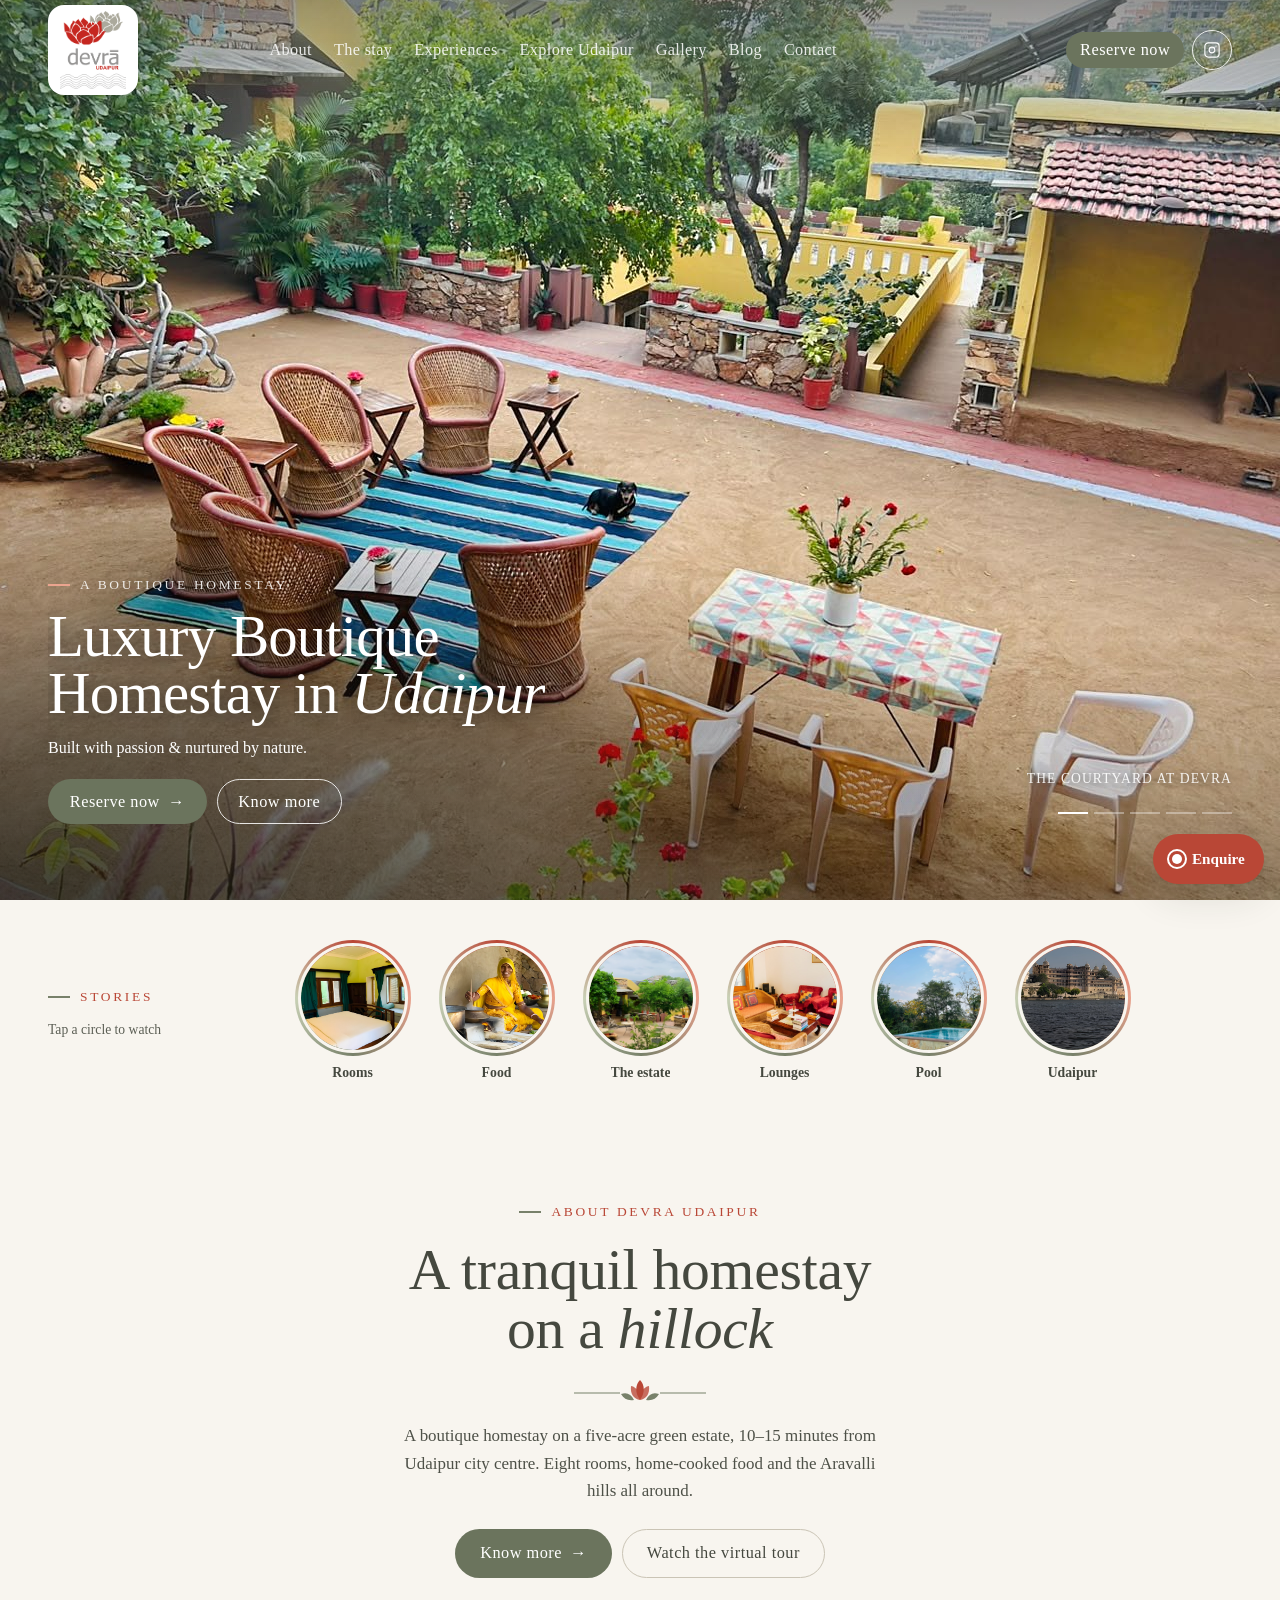
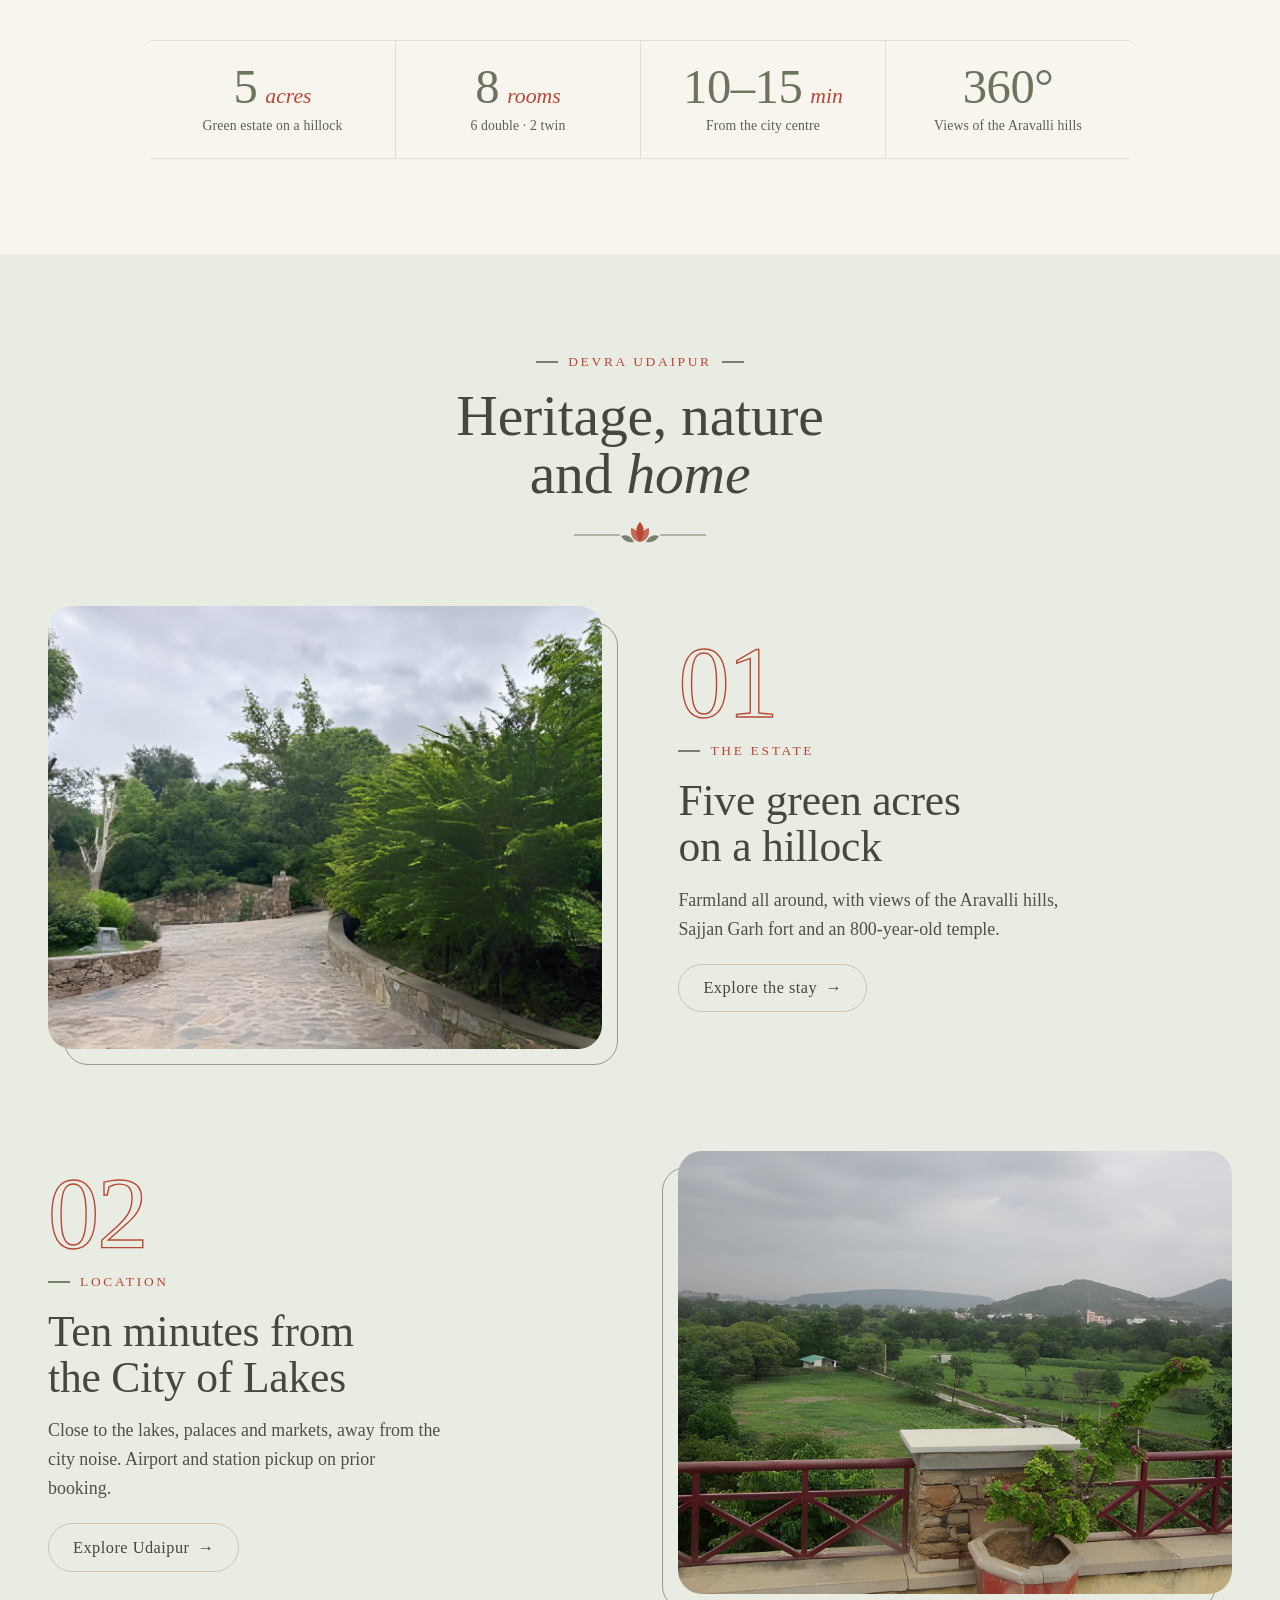
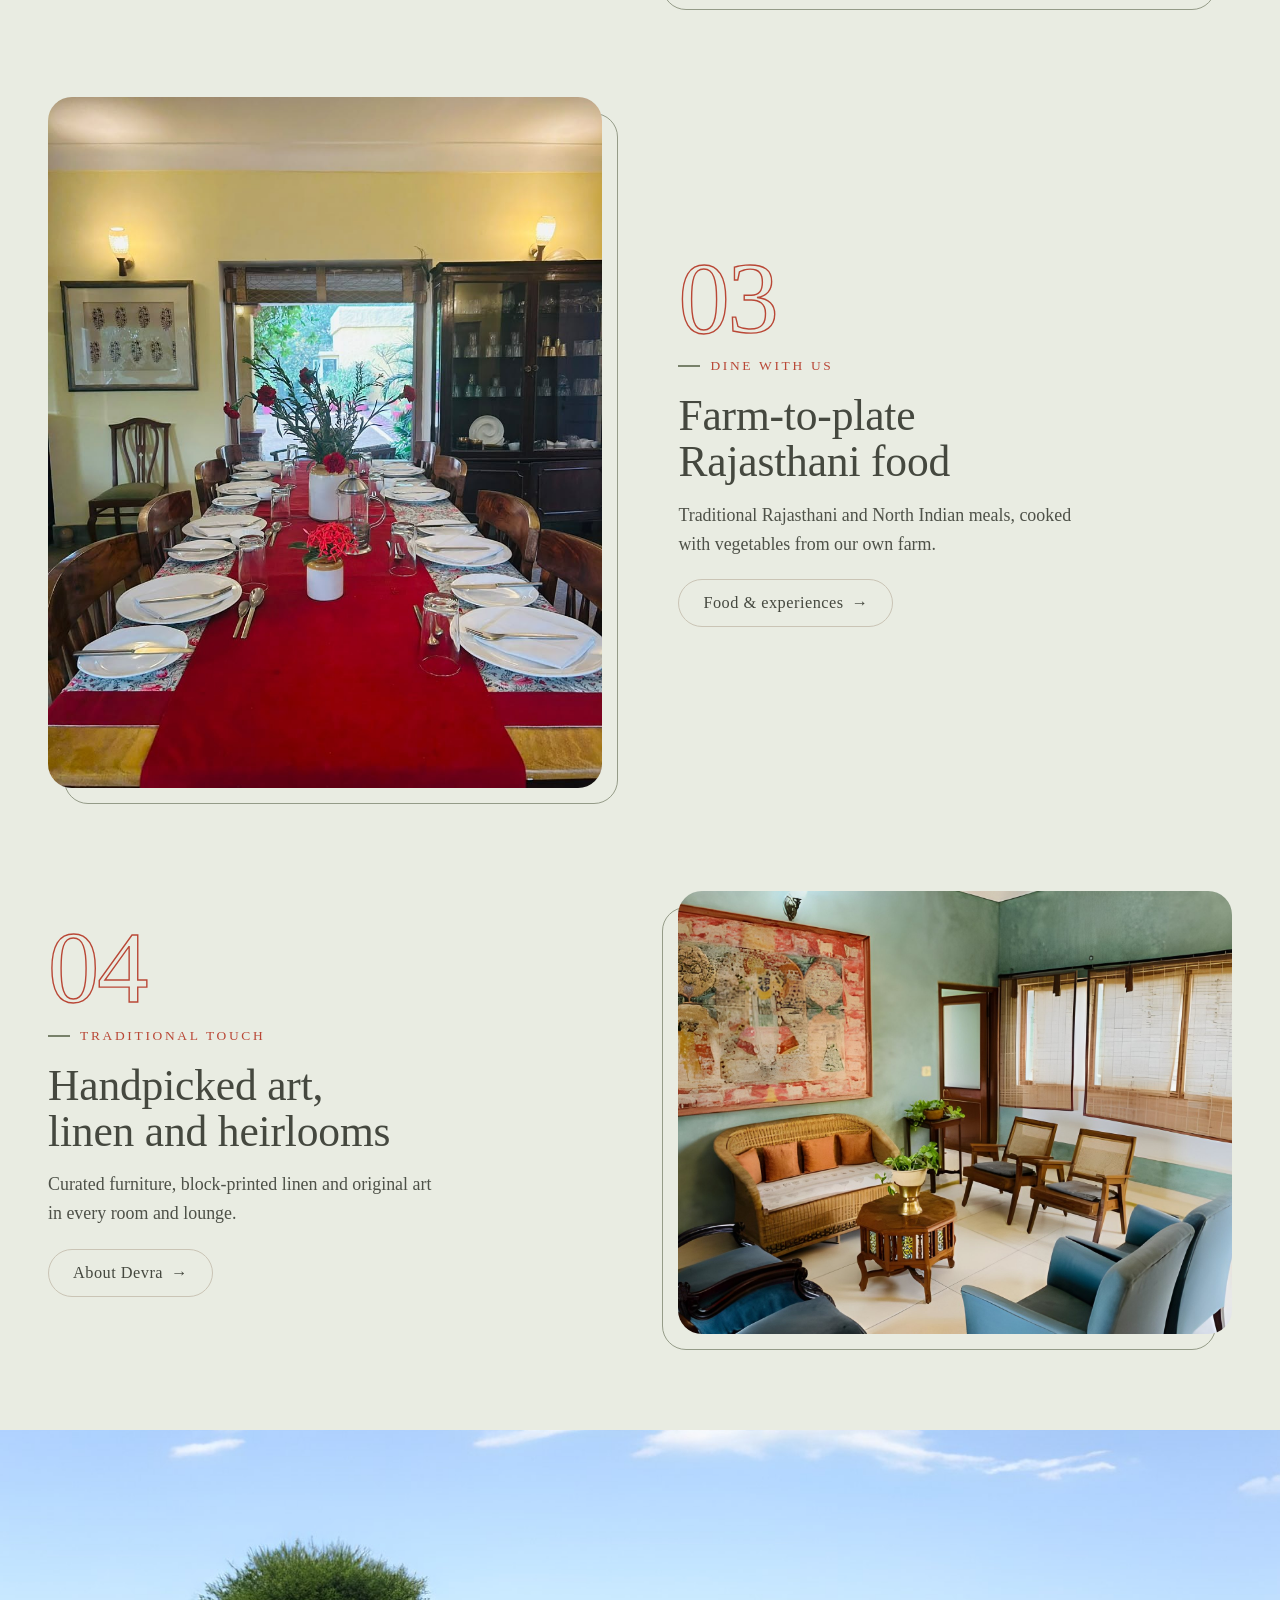
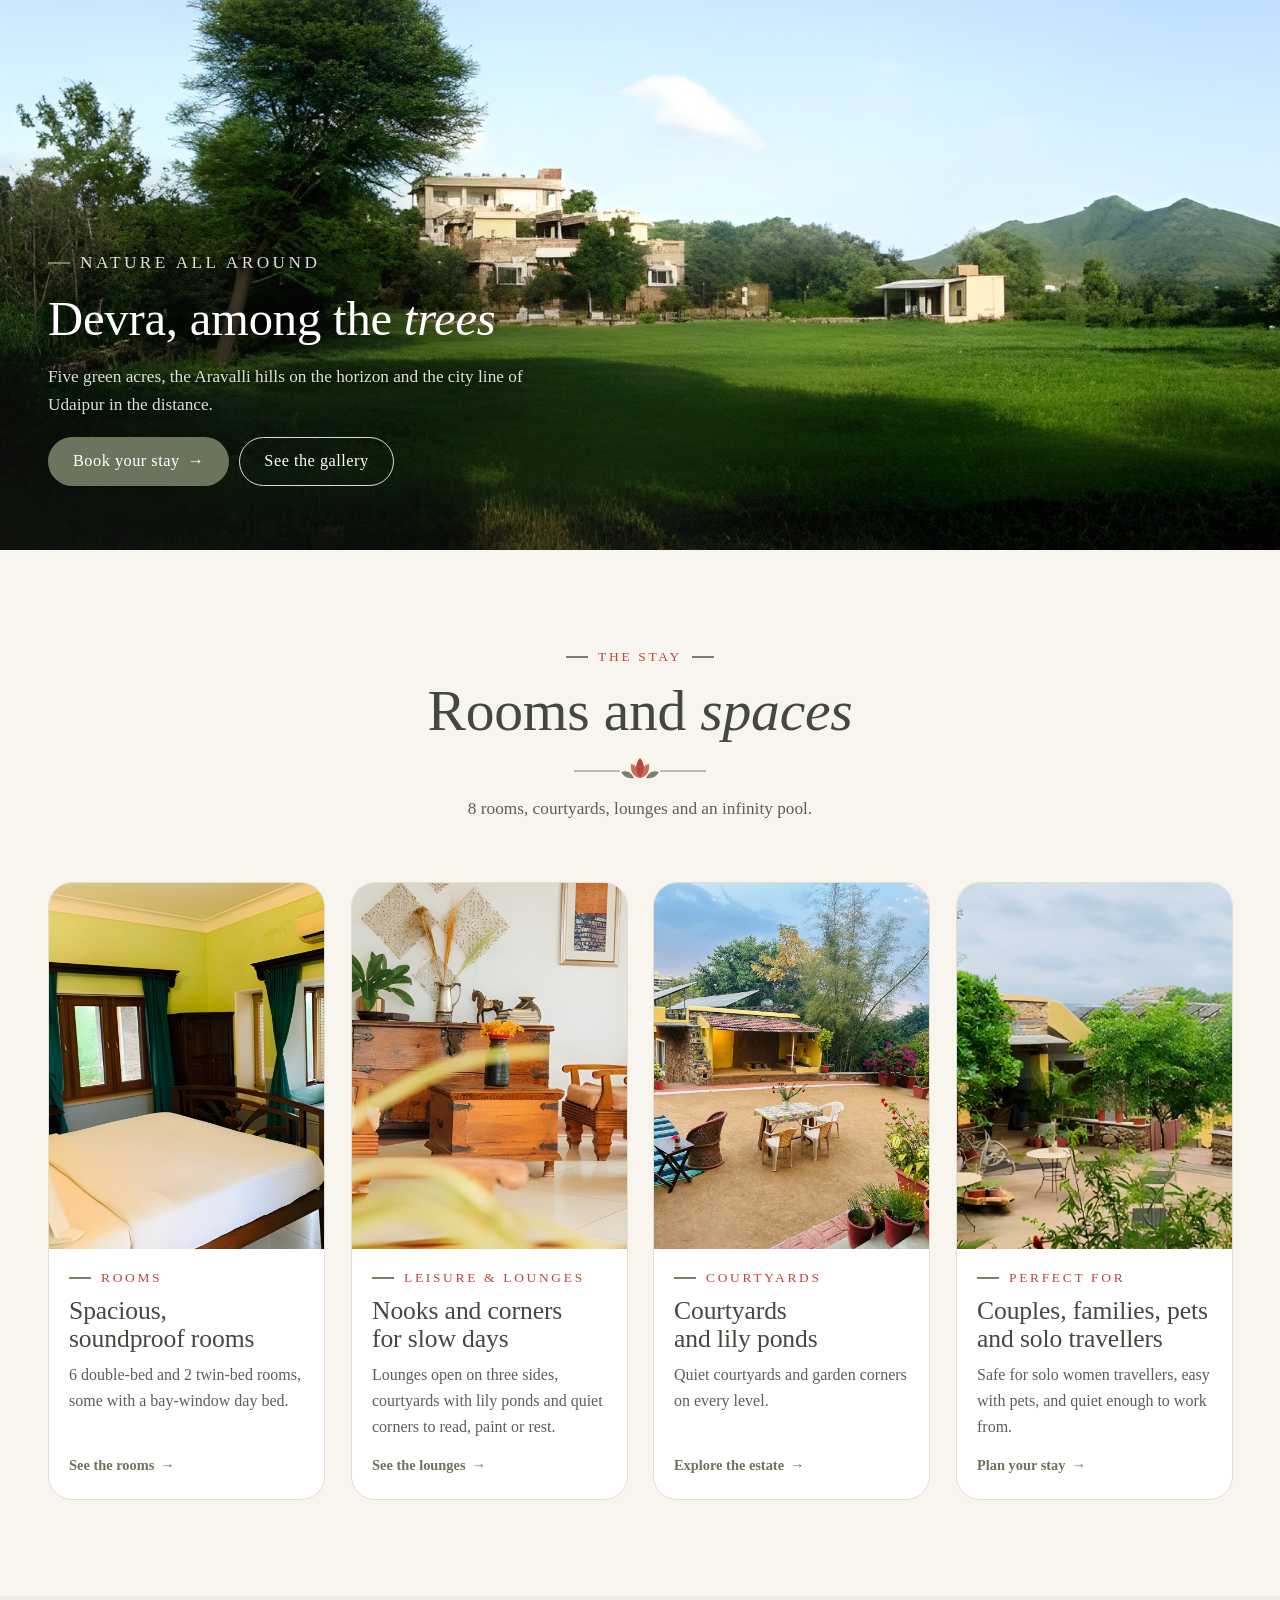
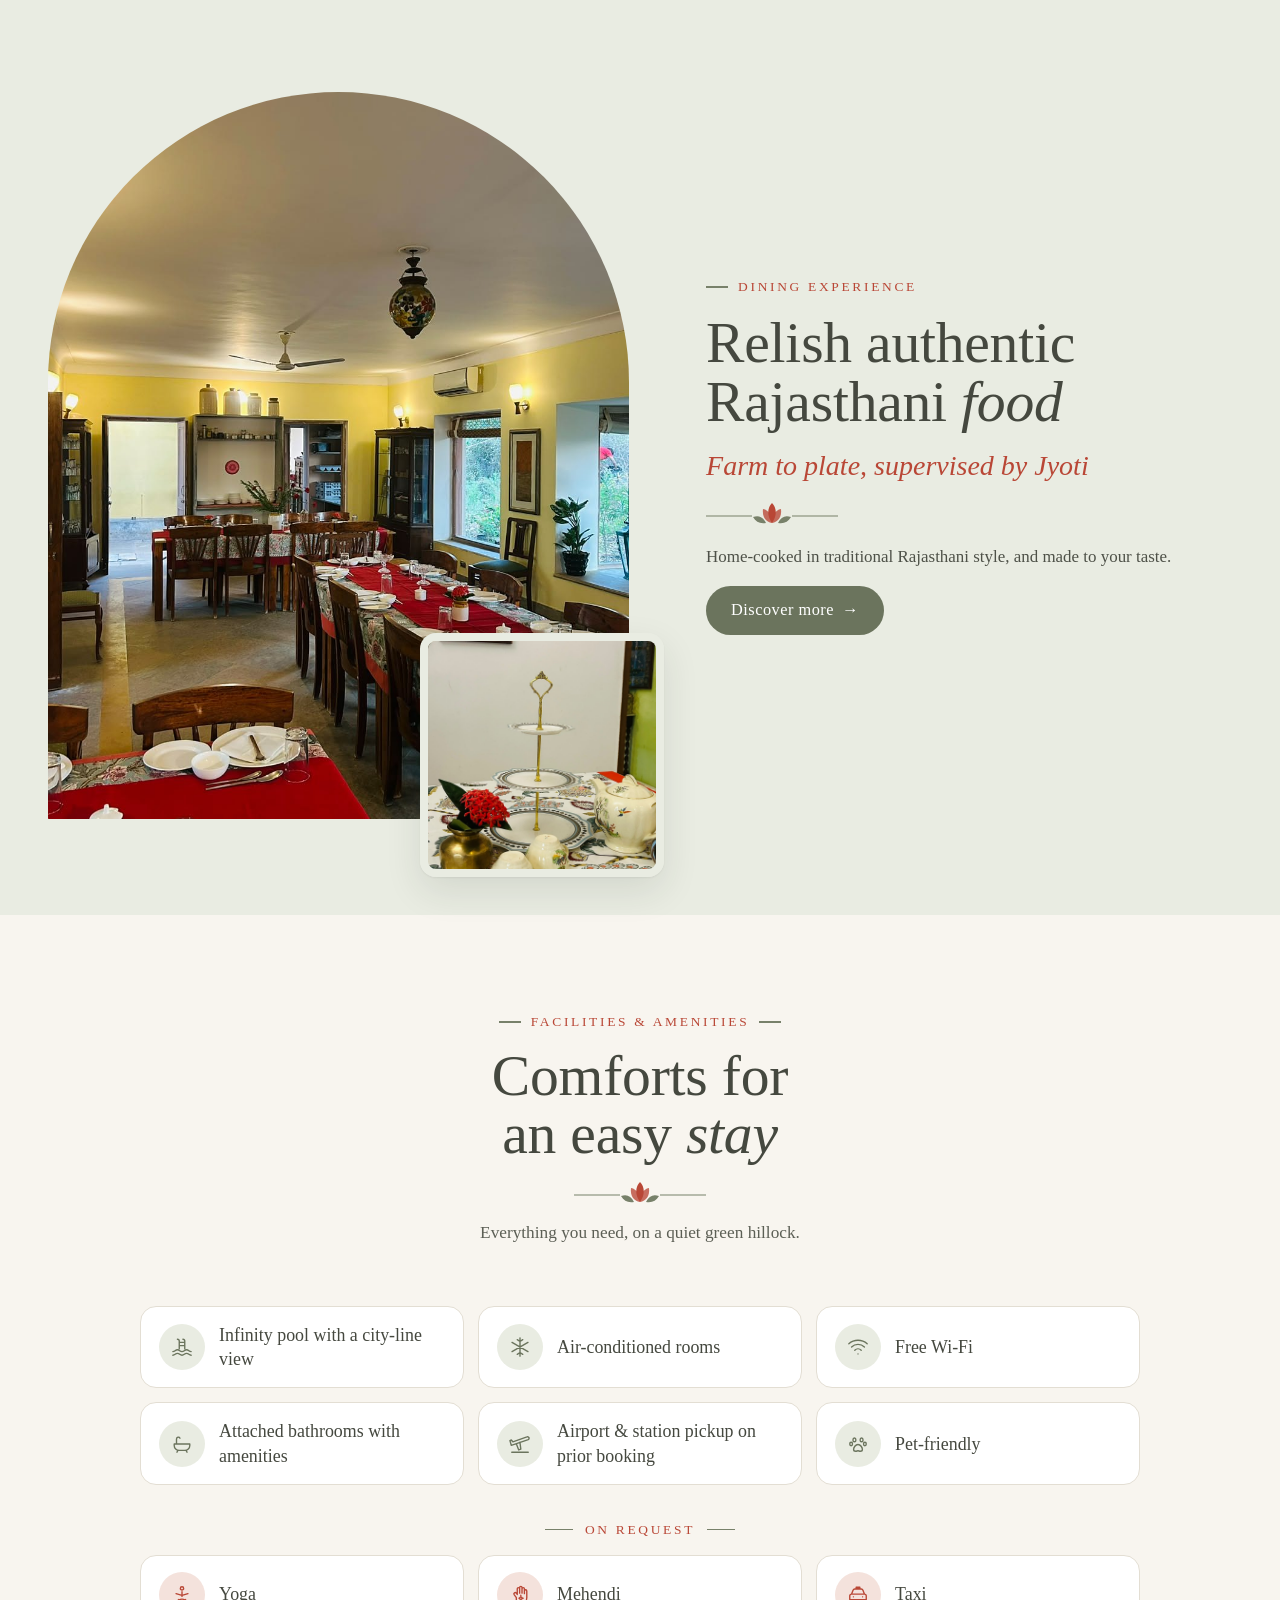
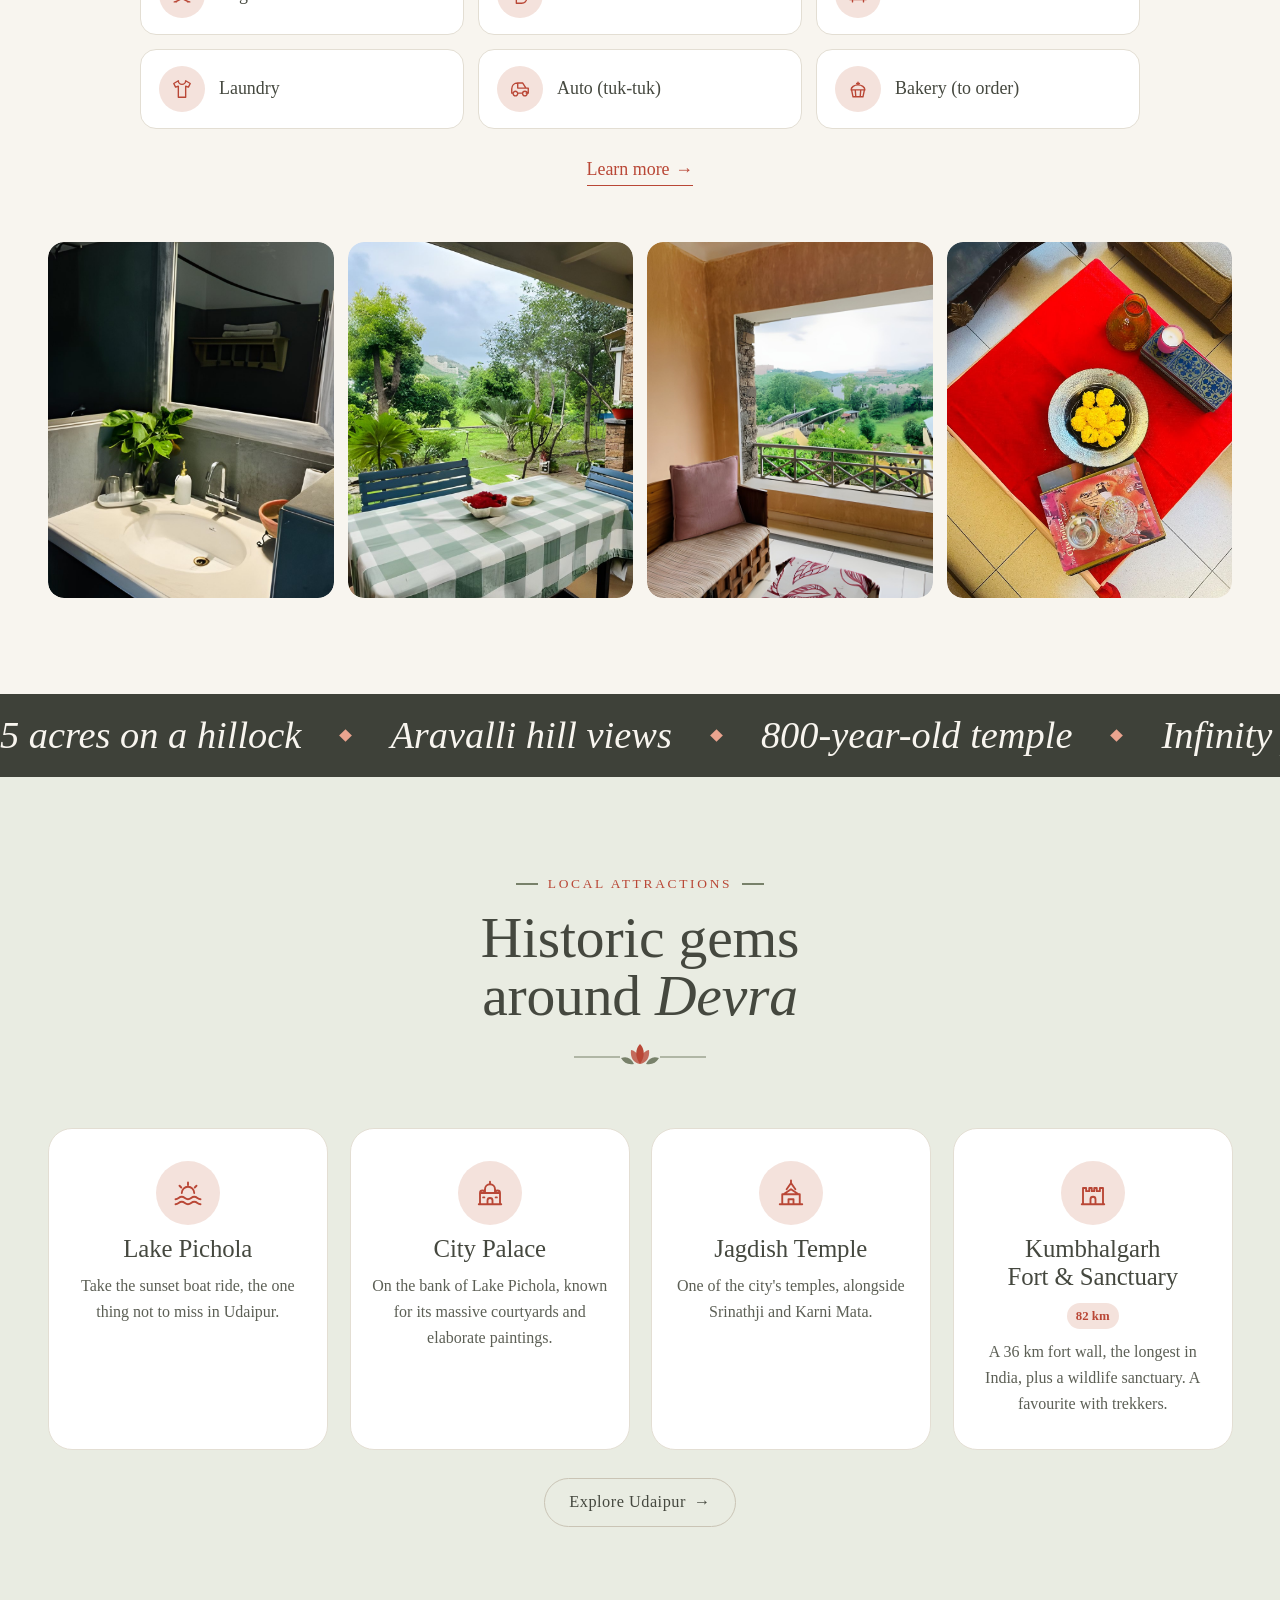
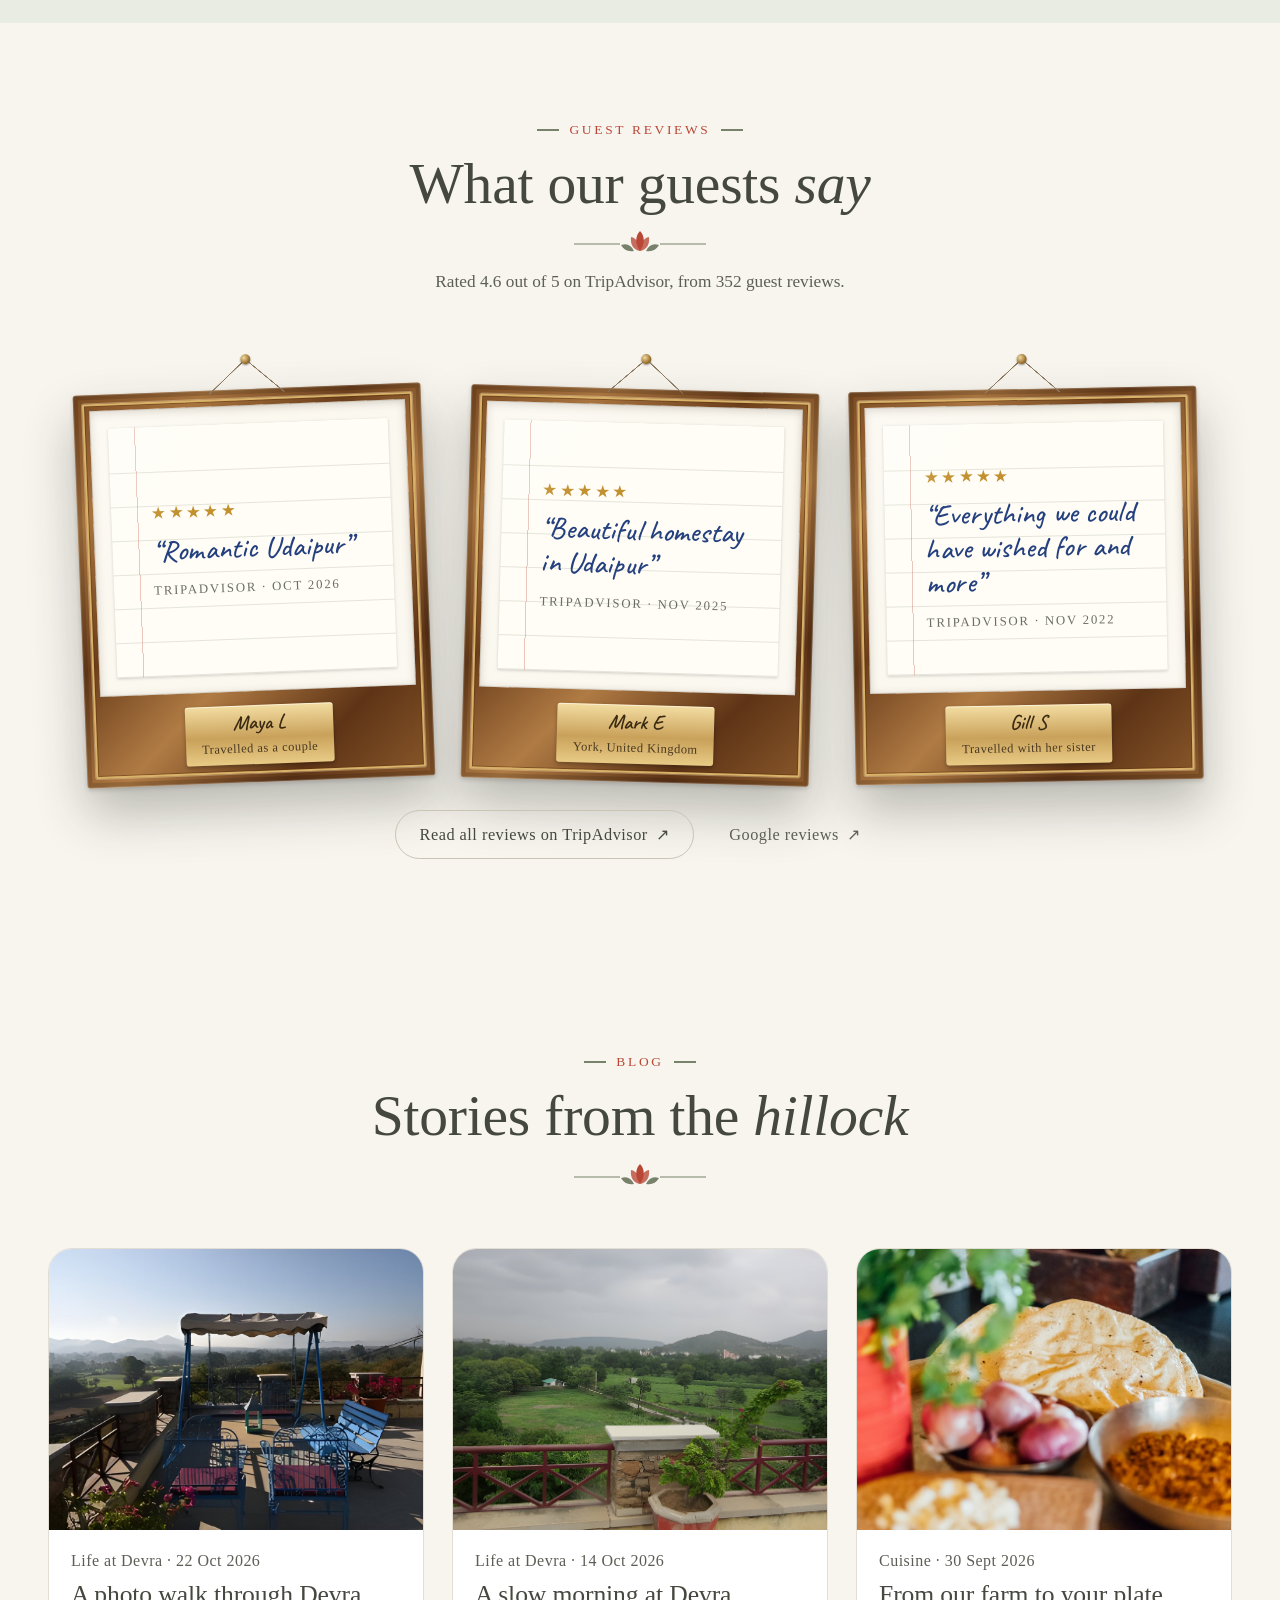
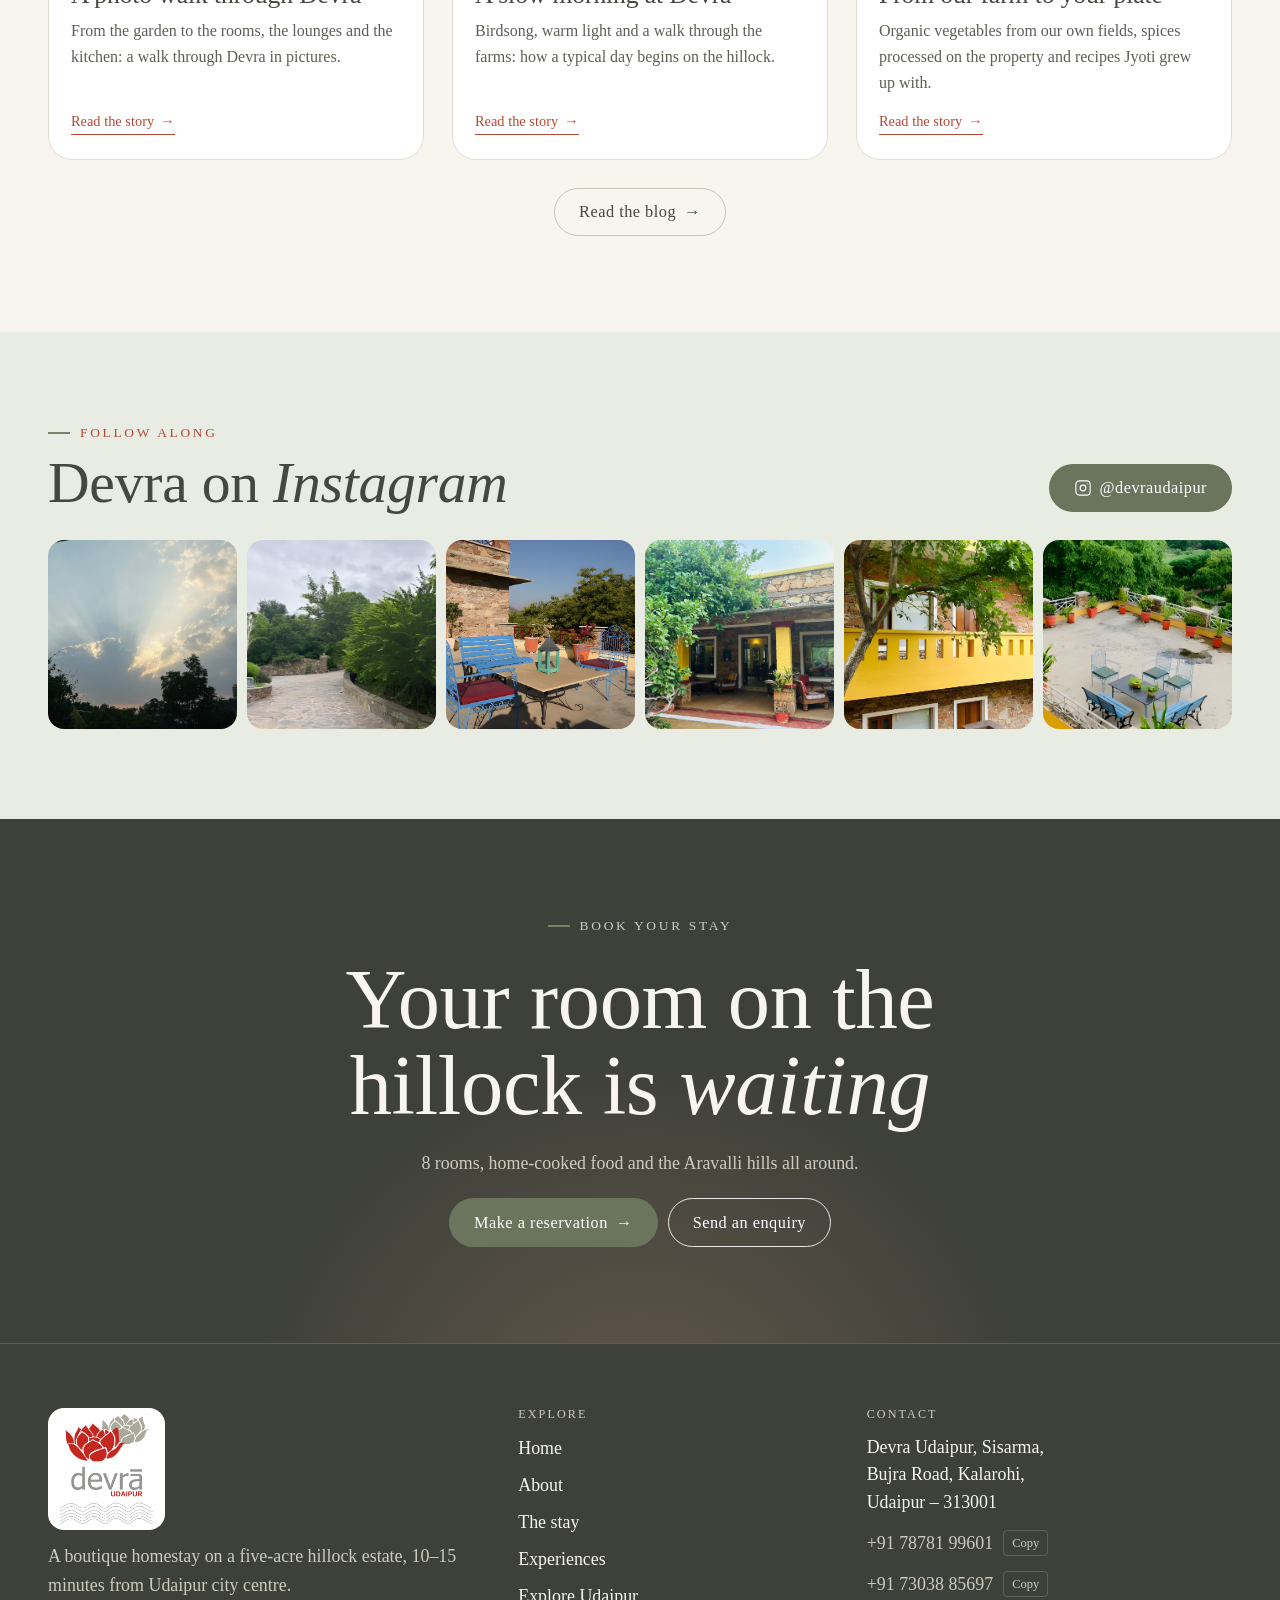
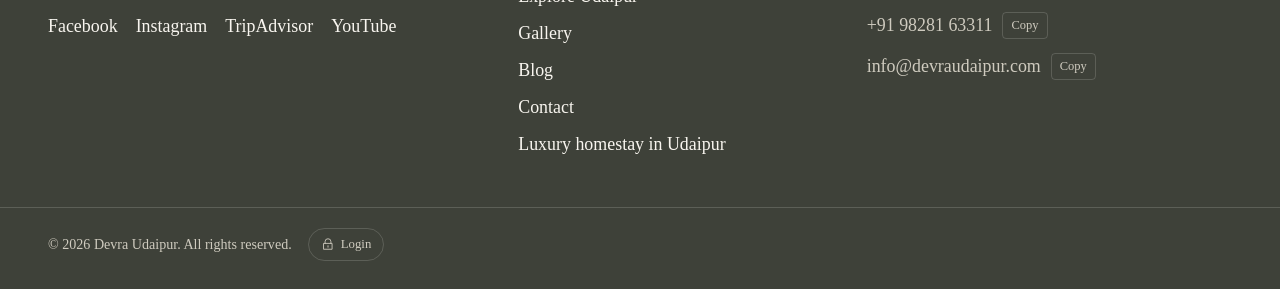
==== commit 1d988714: "Client notes: own photos only (Booking.com photos removed), Times New Roman, less text, 6 double + 2" ====
--- a/index.html
+++ b/index.html
@@ -14,27 +14,27 @@
 <meta property="og:title" content="Devra Udaipur – Luxury Boutique Homestay in Udaipur">
 <meta property="og:description" content="Devra is a luxury boutique homestay in Udaipur on a 5-acre hillock estate with Aravalli views, an infinity pool, 8 rooms and home-cooked Rajasthani food. Pet friendly, 10–15 minutes from the city centre.">
 <meta property="og:url" content="https://devraudaipur.in/">
-<meta property="og:image" content="https://devraudaipur.in/images/d-aerial.jpg">
+<meta property="og:image" content="https://devraudaipur.in/images/m-landscape.jpg">
 <meta property="og:locale" content="en_IN">
 <meta name="twitter:card" content="summary_large_image">
 <meta name="twitter:title" content="Devra Udaipur – Luxury Boutique Homestay in Udaipur">
 <meta name="twitter:description" content="Devra is a luxury boutique homestay in Udaipur on a 5-acre hillock estate with Aravalli views, an infinity pool, 8 rooms and home-cooked Rajasthani food. Pet friendly, 10–15 minutes from the city centre.">
-<meta name="twitter:image" content="https://devraudaipur.in/images/d-aerial.jpg">
+<meta name="twitter:image" content="https://devraudaipur.in/images/m-landscape.jpg">
 <meta name="theme-color" content="#F8F5EF">
 <link rel="icon" type="image/png" href="images/m-logo.png">
 <link rel="apple-touch-icon" href="images/m-logo.png">
 <link rel="preconnect" href="https://fonts.googleapis.com">
 <link rel="preconnect" href="https://fonts.gstatic.com" crossorigin>
-<link rel="stylesheet" href="https://fonts.googleapis.com/css2?family=Caveat:wght@400;500;600&family=Instrument+Serif:ital@0;1&family=Plus+Jakarta+Sans:wght@400;500;600;700&family=Rozha+One&display=swap">
+<link rel="stylesheet" href="https://fonts.googleapis.com/css2?family=Caveat:wght@400;500;600&family=Rozha+One&family=Tinos:ital,wght@0,400;0,700;1,400;1,700&display=swap">
 <style>:root{color-scheme:light;padding-top:env(safe-area-inset-top,0px);padding-bottom:env(safe-area-inset-bottom,0px)}body{margin:0;font:14px/1.4 system-ui,sans-serif}img{max-width:100%}[hidden]{display:none!important}</style>
 <link rel="stylesheet" href="site.css">
-<script type="application/ld+json">{"@context": "https://schema.org", "@type": "LodgingBusiness", "@id": "https://devraudaipur.in/#devra", "name": "Devra Udaipur", "url": "https://devraudaipur.in/", "description": "Devra is a luxury boutique homestay in Udaipur on a 5-acre hillock estate with Aravalli views, an infinity pool, 8 rooms and home-cooked Rajasthani food. Pet friendly, 10–15 minutes from the city centre.", "image": ["https://devraudaipur.in/images/d-aerial.jpg", "https://devraudaipur.in/images/d-pool-top.jpg", "https://devraudaipur.in/images/d-four-poster.jpg", "https://devraudaipur.in/images/d-garden.jpg"], "logo": "https://devraudaipur.in/images/m-logo.png", "telephone": "+91 78781 99601", "email": "info@devraudaipur.com", "address": {"@type": "PostalAddress", "streetAddress": "Sisarma, Bujra Road, Kalarohi", "addressLocality": "Udaipur", "addressRegion": "Rajasthan", "postalCode": "313001", "addressCountry": "IN"}, "hasMap": "https://maps.google.com/?q=Devra+Udaipur", "sameAs": ["https://www.facebook.com/DevraUdaipurRajasthan/", "https://www.instagram.com/devraudaipur/", "https://www.tripadvisor.in/Hotel_Review-g297672-d622398-Reviews-Devra_Udaipur-Udaipur_Udaipur_District_Rajasthan.html", "https://www.youtube.com/channel/UCvgLNHc2MwSQ90xaG2vx3SA"], "numberOfRooms": 8, "petsAllowed": true, "amenityFeature": [{"@type": "LocationFeatureSpecification", "name": "Infinity pool with city-line view", "value": true}, {"@type": "LocationFeatureSpecification", "name": "Air-conditioned rooms", "value": true}, {"@type": "LocationFeatureSpecification", "name": "Free Wi-Fi", "value": true}, {"@type": "LocationFeatureSpecification", "name": "Same-day laundry", "value": true}, {"@type": "LocationFeatureSpecification", "name": "Taxi service", "value": true}, {"@type": "LocationFeatureSpecification", "name": "Airport & railway station pickup on prior booking", "value": true}], "areaServed": "Udaipur, Rajasthan, India", "founder": [{"@type": "Person", "name": "Major Durga Das"}, {"@type": "Person", "name": "Jyoti Jasol"}]}</script>
+<script type="application/ld+json">{"@context": "https://schema.org", "@type": "LodgingBusiness", "@id": "https://devraudaipur.in/#devra", "name": "Devra Udaipur", "url": "https://devraudaipur.in/", "description": "Devra is a luxury boutique homestay in Udaipur on a 5-acre hillock estate with Aravalli views, an infinity pool, 8 rooms and home-cooked Rajasthani food. Pet friendly, 10–15 minutes from the city centre.", "image": ["https://devraudaipur.in/images/m-landscape.jpg", "https://devraudaipur.in/images/n-courtyard.jpg", "https://devraudaipur.in/images/w-08.jpg", "https://devraudaipur.in/images/n-pool.jpg"], "logo": "https://devraudaipur.in/images/m-logo.png", "telephone": "+91 78781 99601", "email": "info@devraudaipur.com", "address": {"@type": "PostalAddress", "streetAddress": "Sisarma, Bujra Road, Kalarohi", "addressLocality": "Udaipur", "addressRegion": "Rajasthan", "postalCode": "313001", "addressCountry": "IN"}, "hasMap": "https://maps.google.com/?q=Devra+Udaipur", "sameAs": ["https://www.facebook.com/DevraUdaipurRajasthan/", "https://www.instagram.com/devraudaipur/", "https://www.tripadvisor.in/Hotel_Review-g297672-d622398-Reviews-Devra_Udaipur-Udaipur_Udaipur_District_Rajasthan.html", "https://www.youtube.com/channel/UCvgLNHc2MwSQ90xaG2vx3SA"], "numberOfRooms": 8, "petsAllowed": true, "amenityFeature": [{"@type": "LocationFeatureSpecification", "name": "Infinity pool with a city-line view", "value": true}, {"@type": "LocationFeatureSpecification", "name": "Air-conditioned rooms", "value": true}, {"@type": "LocationFeatureSpecification", "name": "Free Wi-Fi", "value": true}, {"@type": "LocationFeatureSpecification", "name": "Attached bathrooms with amenities", "value": true}, {"@type": "LocationFeatureSpecification", "name": "Airport & station pickup on prior booking", "value": true}, {"@type": "LocationFeatureSpecification", "name": "Pet-friendly", "value": true}], "areaServed": "Udaipur, Rajasthan, India", "founder": [{"@type": "Person", "name": "Major Durga Das"}, {"@type": "Person", "name": "Jyoti Jasol"}]}</script>
 <script type="application/ld+json">{"@context": "https://schema.org", "@type": "WebSite", "name": "Devra Udaipur", "url": "https://devraudaipur.in/", "inLanguage": "en-IN", "publisher": {"@id": "https://devraudaipur.in/#devra"}}</script>
 </head>
 <body>
-<div id="app" data-page="home"><header class="site-head is-over tone-photo" id="site-head"><div class="wrap head-row"><a class="brand" href="./" data-act="to-top" aria-label="Devra Udaipur home"><span class="logo-plate"><img class="brand-logo" src="images/m-logo.png" alt="Devra Udaipur"></span></a><nav id="site-nav" class="site-nav" aria-label="Main"><a href="about.html">About</a><a href="the-stay.html">The stay</a><a href="experiences.html">Experiences</a><a href="explore-udaipur.html">Explore Udaipur</a><a href="gallery.html">Gallery</a><a href="journal.html">Blog</a><a href="contact.html">Contact</a></nav><div class="head-actions"><a class="btn btn--primary btn--sm" href="https://www.secure-booking-engine.com/accounts/mJa2mGM072QL6Jv1PQn_Fw/properties/YCL864hEwW2Z-uip7zTu2Q/booking-engine/web/source/4wsctBw6Oq6j-g9XuxeRzQ/" target="_blank" rel="noopener">Reserve now</a><a class="ig-link" href="https://www.instagram.com/devraudaipur/" target="_blank" rel="noopener" aria-label="Devra Udaipur on Instagram"><svg viewBox="0 0 24 24" fill="none" stroke="currentColor" stroke-width="1.5" stroke-linecap="round" stroke-linejoin="round" aria-hidden="true"><path d="M7 2.5h10A4.5 4.5 0 0 1 21.5 7v10a4.5 4.5 0 0 1-4.5 4.5H7A4.5 4.5 0 0 1 2.5 17V7A4.5 4.5 0 0 1 7 2.5ZM15.8 12a3.8 3.8 0 1 1-7.6 0 3.8 3.8 0 0 1 7.6 0ZM17.4 6.6h.01"></path></svg></a><button class="menu-btn" type="button" data-act="menu" aria-expanded="false" aria-controls="site-nav">Menu</button></div></div></header><main id="main"><section class="hero hero--home hero--center hero--photo" aria-labelledby="hero-title"><div class="hero-slides" data-slider=""><div class="slide is-on" data-cap="Devra on its hillock at dusk"><span class="pic"><img src="images/d-aerial.jpg" alt="Devra on its hillock at dusk" decoding="async"></span></div><div class="slide" data-cap="Infinity pool from above"><span class="pic"><img src="images/d-pool-top.jpg" alt="Infinity pool from above" loading="lazy" decoding="async"></span></div><div class="slide" data-cap="Garden breakfast by the stone house"><span class="pic"><img src="images/d-garden.jpg" alt="Garden breakfast by the stone house" loading="lazy" decoding="async"></span></div><div class="slide" data-cap="Courtyard with a lily pond"><span class="pic"><img src="images/d-lily-court.jpg" alt="Courtyard with a lily pond" loading="lazy" decoding="async"></span></div><div class="slide" data-cap="The courtyard at Devra"><span class="pic"><img src="images/n-courtyard.jpg" alt="The courtyard at Devra" loading="lazy" decoding="async"></span></div></div><div class="hero-shade"></div><div class="wrap hero-content"><p class="eyebrow fade-in">A boutique homestay</p><h1 id="hero-title" class="rise"><span class="w"><span style="--i:0">Luxury</span></span> <span class="w"><span style="--i:1">Boutique</span></span> <span class="w"><span style="--i:2">Homestay</span></span> <span class="w"><span style="--i:3">in</span></span> <span class="w accent"><span style="--i:4">Udaipur</span></span></h1><p class="hero-sub fade-in">Built with passion &amp; nurtured by nature.</p><div class="btn-row fade-in"><a class="btn btn--primary" href="https://www.secure-booking-engine.com/accounts/mJa2mGM072QL6Jv1PQn_Fw/properties/YCL864hEwW2Z-uip7zTu2Q/booking-engine/web/source/4wsctBw6Oq6j-g9XuxeRzQ/" target="_blank" rel="noopener">Reserve now <span class="arrow">→</span></a><a class="btn btn--ghost" href="about.html">Know more</a></div></div><div class="hero-foot"><p class="slide-cap" id="slide-cap">Devra on its hillock at dusk</p><div class="dots"><button type="button" class="dot is-on" data-act="slide" data-i="0" aria-label="Show photo 1"><span></span></button><button type="button" class="dot" data-act="slide" data-i="1" aria-label="Show photo 2"><span></span></button><button type="button" class="dot" data-act="slide" data-i="2" aria-label="Show photo 3"><span></span></button><button type="button" class="dot" data-act="slide" data-i="3" aria-label="Show photo 4"><span></span></button><button type="button" class="dot" data-act="slide" data-i="4" aria-label="Show photo 5"><span></span></button></div></div><span class="scroll-cue" aria-hidden="true"></span></section><section class="stories-band" aria-label="Stories"><div class="wrap"><div class="stories-head"><p class="eyebrow">Stories</p><p class="stories-hint">Tap a circle to watch</p></div><div class="stories"><button type="button" class="story" data-act="story" data-i="0" aria-label="Watch the story: Rooms"><span class="story-ring"><span class="story-img"><span class="pic"><img src="images/d-four-poster.jpg" alt="Four-poster room" loading="lazy" decoding="async"></span></span></span><span class="story-name">Rooms</span></button><button type="button" class="story" data-act="story" data-i="1" aria-label="Watch the story: Food"><span class="story-ring"><span class="story-img"><span class="pic"><img src="images/d-chulha.jpg" alt="Snacks fresh off the chulha" loading="lazy" decoding="async"></span></span></span><span class="story-name">Food</span></button><button type="button" class="story" data-act="story" data-i="2" aria-label="Watch the story: The estate"><span class="story-ring"><span class="story-img"><span class="pic"><img src="images/d-aerial.jpg" alt="Devra on its hillock at dusk" loading="lazy" decoding="async"></span></span></span><span class="story-name">The estate</span></button><button type="button" class="story" data-act="story" data-i="3" aria-label="Watch the story: Lounges"><span class="story-ring"><span class="story-img"><span class="pic"><img src="images/d-yellow-lounge.jpg" alt="The yellow lounge" loading="lazy" decoding="async"></span></span></span><span class="story-name">Lounges</span></button><button type="button" class="story" data-act="story" data-i="4" aria-label="Watch the story: Pool"><span class="story-ring"><span class="story-img"><span class="pic"><img src="images/d-pool-top.jpg" alt="Infinity pool from above" loading="lazy" decoding="async"></span></span></span><span class="story-name">Pool</span></button><button type="button" class="story" data-act="story" data-i="5" aria-label="Watch the story: Udaipur"><span class="story-ring"><span class="story-img"><span class="pic"><img src="images/m-citypalace.jpg" alt="Udaipur City Palace" loading="lazy" decoding="async"></span></span></span><span class="story-name">Udaipur</span></button></div></div></section><section class="band welcome" id="home_about"><div class="wrap"><div class="welcome-in" data-reveal=""><p class="eyebrow">About Devra Udaipur</p><h2>A tranquil homestay on a <em class="ital">hillock</em></h2><span class="ornament" aria-hidden="true"><svg viewBox="0 0 132 26"><path class="o-line" d="M0 15H46M86 15H132"></path><path class="o-leaf" d="M47 16c6-2 10 0 13 6-6 1-10-1-13-6ZM85 16c-6-2-10 0-13 6 6 1 10-1 13-6Z"></path><path class="o-petal" d="M66 2c5 5 5 13 0 20-5-7-5-15 0-20Z"></path><path class="o-petal" d="M57 8c6 1 9 7 9 14-6-1-10-6-9-14ZM75 8c-6 1-9 7-9 14 6-1 10-6 9-14Z" opacity=".78"></path></svg></span><div class="prose"><p>Set on a small hillock amidst a lush green estate spread over 5 acres, Devra is a rustic, quaint and tranquil boutique homestay in Udaipur, merely 10-15 minutes away from the city centre. It allows you quick access to all the major tourist attractions while keeping you away from the city hustle. It has an immersive 360-degree panoramic view of the picturesque Aravalli hills, farmlands, the Sajjan Garh fort and an 800-year-old temple.</p></div><div class="btn-row"><a class="btn btn--primary" href="about.html">Know more <span class="arrow">→</span></a><a class="btn btn--ghost" href="https://www.youtube.com/channel/UCvgLNHc2MwSQ90xaG2vx3SA" target="_blank" rel="noopener">Watch the virtual tour</a></div></div><ul class="stats stagger" id="facts"><li><span class="fact-v"><span class="fact-num" data-count="5">5</span><span class="fact-unit">acres</span></span><span class="fact-l">Green estate on a hillock</span></li><li><span class="fact-v"><span class="fact-num" data-count="8">8</span><span class="fact-unit">rooms</span></span><span class="fact-l">King or twin beds</span></li><li><span class="fact-v"><span class="fact-num">10–15</span><span class="fact-unit">min</span></span><span class="fact-l">From the city centre</span></li><li><span class="fact-v"><span class="fact-num" data-count="360°">360°</span></span><span class="fact-l">Views of the Aravalli hills</span></li></ul></div></section><section class="band band--soft"><div class="wrap"><div class="shead" data-reveal=""><p class="eyebrow">Devra Udaipur</p><h2>Heritage, nature and <em class="ital">home</em></h2><span class="ornament" aria-hidden="true"><svg viewBox="0 0 132 26"><path class="o-line" d="M0 15H46M86 15H132"></path><path class="o-leaf" d="M47 16c6-2 10 0 13 6-6 1-10-1-13-6ZM85 16c-6-2-10 0-13 6 6 1 10-1 13-6Z"></path><path class="o-petal" d="M66 2c5 5 5 13 0 20-5-7-5-15 0-20Z"></path><path class="o-petal" d="M57 8c6 1 9 7 9 14-6-1-10-6-9-14ZM75 8c-6 1-9 7-9 14 6-1 10-6 9-14Z" opacity=".78"></path></svg></span></div><div class="nrows"><article class="nrow nrow--wide" id="home_f1"><div class="nrow-media" data-reveal="left"><span class="pic"><img src="images/d-garden.jpg" alt="Garden breakfast by the stone house" loading="lazy" decoding="async"></span></div><div class="nrow-copy" data-reveal="right"><span class="nnum" aria-hidden="true">01</span><p class="eyebrow">The estate</p><h3>Five green acres on a hillock</h3><p>Devra sits on a small hillock in a lush estate of five acres, surrounded by farmland, with a 360-degree view of the Aravalli hills, the Sajjan Garh fort and an 800-year-old temple. Courtyards with lily ponds and quiet corners on every level give you room to slow down.</p><a class="btn btn--ghost" href="the-stay.html">Explore the stay <span class="arrow">→</span></a></div></article><article class="nrow nrow--flip" id="home_f2"><div class="nrow-media" data-reveal="right"><span class="pic"><img src="images/n-view.jpg" alt="View of the Aravalli hills" loading="lazy" decoding="async"></span></div><div class="nrow-copy" data-reveal="left"><span class="nnum" aria-hidden="true">02</span><p class="eyebrow">Location</p><h3>Ten minutes from the City of Lakes</h3><p>Devra is only 10–15 minutes from Udaipur city centre, so the lakes, palaces and markets are close by, while the hillock keeps you away from the city hustle. Airport and railway station pickup can be arranged on prior booking.</p><a class="btn btn--ghost" href="explore-udaipur.html">Explore Udaipur <span class="arrow">→</span></a></div></article><article class="nrow nrow--wide" id="home_f3"><div class="nrow-media" data-reveal="left"><span class="pic"><img src="images/d-dining-hall2.jpg" alt="Dining hall, set for dinner" loading="lazy" decoding="async"></span></div><div class="nrow-copy" data-reveal="right"><span class="nnum" aria-hidden="true">03</span><p class="eyebrow">Dine with us</p><h3>Farm-to-plate Rajasthani food</h3><p>Meals are cooked in traditional Rajasthani style with organic vegetables from our own farms, supervised by Jyoti Jasol herself. North Indian dishes are on the menu too, and food can be customised to your taste.</p><a class="btn btn--ghost" href="experiences.html">Food &amp; experiences <span class="arrow">→</span></a></div></article><article class="nrow nrow--flip nrow--wide" id="home_f4"><div class="nrow-media" data-reveal="right"><span class="pic"><img src="images/d-salon.jpg" alt="Sitting room with miniature paintings" loading="lazy" decoding="async"></span></div><div class="nrow-copy" data-reveal="left"><span class="nnum" aria-hidden="true">04</span><p class="eyebrow">Traditional touch</p><h3>Handpicked art, linen and heirlooms</h3><p>Traditional yet contemporary architecture, selectively curated furniture, block-printed linen and handpicked art pieces. Every room and lounge at Devra is furnished with care.</p><a class="btn btn--ghost" href="about.html">About Devra <span class="arrow">→</span></a></div></article></div></div></section><section class="photo-band"><span class="pic"><img src="images/d-pool-forest.jpg" alt="The pool among the trees" loading="lazy" decoding="async"></span><div class="wrap"><div class="photo-band-copy" data-reveal="left"><p class="eyebrow">From above</p><h2>Devra, among the <em class="ital">trees</em></h2><p>The house sits on a small hillock in a green estate of five acres, with farmland all around, the Aravalli hills on the horizon and the city line of Udaipur in the distance.</p><div class="btn-row"><a class="btn btn--haldi" href="https://www.secure-booking-engine.com/accounts/mJa2mGM072QL6Jv1PQn_Fw/properties/YCL864hEwW2Z-uip7zTu2Q/booking-engine/web/source/4wsctBw6Oq6j-g9XuxeRzQ/" target="_blank" rel="noopener">Book your stay <span class="arrow">→</span></a><a class="btn btn--light" href="gallery.html">See the gallery</a></div></div></div></section><section class="band"><div class="wrap"><div class="shead" data-reveal=""><p class="eyebrow">The stay</p><h2>Rooms and <em class="ital">spaces</em></h2><span class="ornament" aria-hidden="true"><svg viewBox="0 0 132 26"><path class="o-line" d="M0 15H46M86 15H132"></path><path class="o-leaf" d="M47 16c6-2 10 0 13 6-6 1-10-1-13-6ZM85 16c-6-2-10 0-13 6 6 1 10-1 13-6Z"></path><path class="o-petal" d="M66 2c5 5 5 13 0 20-5-7-5-15 0-20Z"></path><path class="o-petal" d="M57 8c6 1 9 7 9 14-6-1-10-6-9-14ZM75 8c-6 1-9 7-9 14 6-1 10-6 9-14Z" opacity=".78"></path></svg></span><p class="lead">Courtyards with lily ponds, an infinity pool and 8 spacious rooms.</p></div><div class="suites stagger"><a class="suite" href="the-stay.html#stay_rooms"><span class="pic"><img src="images/d-four-poster2.jpg" alt="Four-poster bed" loading="lazy" decoding="async"></span><div class="suite-body"><p class="eyebrow">Rooms</p><h3>Spacious, soundproof rooms</h3><p>The rooms at Devra are spacious and soundproof.</p><span class="more">See the rooms <span class="arrow">→</span></span></div></a><a class="suite" href="the-stay.html#stay_leisure"><span class="pic"><img src="images/d-yellow-lounge.jpg" alt="The yellow lounge" loading="lazy" decoding="async"></span><div class="suite-body"><p class="eyebrow">Leisure &amp; lounges</p><h3>Nooks and corners for slow days</h3><p>Encapsulated in 5 acres of lush greenery and heritage city line, Devra has many quaint outdoor sitting arrangements…</p><span class="more">See the lounges <span class="arrow">→</span></span></div></a><a class="suite" href="the-stay.html"><span class="pic"><img src="images/d-lily-court.jpg" alt="Courtyard with a lily pond" loading="lazy" decoding="async"></span><div class="suite-body"><p class="eyebrow">Courtyards</p><h3>Courtyards and lily ponds</h3><p>Encapsulated in 5 acres of lush greenery and heritage city line, Devra, a cozy homestay in Udaipur, has many quaint…</p><span class="more">Explore the estate <span class="arrow">→</span></span></div></a><a class="suite" href="the-stay.html#stay_perfect"><span class="pic"><img src="images/d-garden2.jpg" alt="Garden table by the stone house" loading="lazy" decoding="async"></span><div class="suite-body"><p class="eyebrow">Perfect for</p><h3>Couples, families, pets and solo travellers</h3><p>Devra is perfect for couples, families with pets, friends and family get-togethers, business leisure, solo…</p><span class="more">Plan your stay <span class="arrow">→</span></span></div></a></div></div></section><section class="band band--soft"><div class="wrap split"><div class="split-media" data-reveal="left"><span class="pic pic--wide"><img src="images/d-dining-hall.jpg" alt="The dining hall" loading="lazy" decoding="async"></span><div class="inset"><span class="pic"><img src="images/d-high-tea.jpg" alt="High tea" loading="lazy" decoding="async"></span></div></div><div class="split-copy" data-reveal="right"><p class="eyebrow">Dining experience</p><h2>Relish authentic Rajasthani <em class="ital">food</em></h2><p class="sub">Farm to plate, supervised by Jyoti</p><span class="ornament ornament--left" aria-hidden="true"><svg viewBox="0 0 132 26"><path class="o-line" d="M0 15H46M86 15H132"></path><path class="o-leaf" d="M47 16c6-2 10 0 13 6-6 1-10-1-13-6ZM85 16c-6-2-10 0-13 6 6 1 10-1 13-6Z"></path><path class="o-petal" d="M66 2c5 5 5 13 0 20-5-7-5-15 0-20Z"></path><path class="o-petal" d="M57 8c6 1 9 7 9 14-6-1-10-6-9-14ZM75 8c-6 1-9 7-9 14 6-1 10-6 9-14Z" opacity=".78"></path></svg></span><div class="prose"><p>Our dining area caters to a wide range of requests from our guests. The food is prepared in traditional Rajasthani style for all our guests, giving them the true, authentic experience of Rajasthani cuisine.</p></div><a class="btn btn--primary" href="experiences.html">Discover more <span class="arrow">→</span></a></div></div></section><section class="band"><div class="wrap"><div class="shead" data-reveal=""><p class="eyebrow">Facilities &amp; amenities</p><h2>Modern comfort, rustic <em class="ital">décor</em></h2><span class="ornament" aria-hidden="true"><svg viewBox="0 0 132 26"><path class="o-line" d="M0 15H46M86 15H132"></path><path class="o-leaf" d="M47 16c6-2 10 0 13 6-6 1-10-1-13-6ZM85 16c-6-2-10 0-13 6 6 1 10-1 13-6Z"></path><path class="o-petal" d="M66 2c5 5 5 13 0 20-5-7-5-15 0-20Z"></path><path class="o-petal" d="M57 8c6 1 9 7 9 14-6-1-10-6-9-14ZM75 8c-6 1-9 7-9 14 6-1 10-6 9-14Z" opacity=".78"></path></svg></span><p class="lead">Devra offers multiple modern amenities for your comfort amidst nature and heritage-rich rustic décor.</p></div><ul class="amen stagger"><li><span class="ico"><svg viewBox="0 0 24 24" fill="none" stroke="currentColor" stroke-width="1.5" stroke-linecap="round" stroke-linejoin="round" aria-hidden="true"><path d="M9 14V5.5a2 2 0 0 0-2-2M15 14V5.5a2 2 0 0 0-2-2M9 7h6M9 10.5h6M2 17c2.5 0 2.5-2 5-2s2.5 2 5 2 2.5-2 5-2 2.5 2 5 2M2 21c2.5 0 2.5-2 5-2s2.5 2 5 2 2.5-2 5-2 2.5 2 5 2"></path></svg></span><span>Infinity pool with city-line view</span></li><li><span class="ico"><svg viewBox="0 0 24 24" fill="none" stroke="currentColor" stroke-width="1.5" stroke-linecap="round" stroke-linejoin="round" aria-hidden="true"><path d="M12 2v20M3.3 7l17.4 10M3.3 17 20.7 7M9 4l3 2 3-2M9 20l3-2 3 2"></path></svg></span><span>Air-conditioned rooms</span></li><li><span class="ico"><svg viewBox="0 0 24 24" fill="none" stroke="currentColor" stroke-width="1.5" stroke-linecap="round" stroke-linejoin="round" aria-hidden="true"><path d="M2 8.5a15 15 0 0 1 20 0M5 12a10 10 0 0 1 14 0M8.5 15.5a5 5 0 0 1 7 0M12 19.5h.01"></path></svg></span><span>Free Wi-Fi</span></li><li><span class="ico"><svg viewBox="0 0 24 24" fill="none" stroke="currentColor" stroke-width="1.5" stroke-linecap="round" stroke-linejoin="round" aria-hidden="true"><path d="M8 3 3 6l2 4 3-1v12h8V9l3 1 2-4-5-3a4 4 0 0 1-8 0Z"></path></svg></span><span>Same-day laundry</span></li><li><span class="ico"><svg viewBox="0 0 24 24" fill="none" stroke="currentColor" stroke-width="1.5" stroke-linecap="round" stroke-linejoin="round" aria-hidden="true"><path d="M5 11l1.6-4.2A2 2 0 0 1 8.5 5.5h7a2 2 0 0 1 1.9 1.3L19 11M3 17v-4a2 2 0 0 1 2-2h14a2 2 0 0 1 2 2v4H3ZM6 17v2.5M18 17v2.5M7 14h.01M17 14h.01"></path></svg></span><span>Taxi service</span></li><li><span class="ico"><svg viewBox="0 0 24 24" fill="none" stroke="currentColor" stroke-width="1.5" stroke-linecap="round" stroke-linejoin="round" aria-hidden="true"><path d="M2.5 13.5 21 7.2a1.6 1.6 0 0 0-1.4-2.9L4.2 9.6l-1.7-2L1 8.2l1.5 5.3ZM8 11.6l2.6 6.9 2.3-1-1-7.6M3 21h18"></path></svg></span><span>Airport &amp; railway station pickup on prior booking</span></li></ul><div class="amen-foot"><a class="text-link" href="the-stay.html#stay_facilities">Learn more <span class="arrow">→</span></a></div><div class="strip stagger"><button type="button" class="g-item" data-act="lightbox" data-set="home" data-i="0" aria-label="Open photo: The traditional mud kitchen"><span class="pic"><img src="images/d-kitchen-hut.jpg" alt="The traditional mud kitchen" loading="lazy" decoding="async"></span><span class="g-cap">The traditional mud kitchen</span></button><button type="button" class="g-item" data-act="lightbox" data-set="home" data-i="1" aria-label="Open photo: Breakfast on the terrace"><span class="pic"><img src="images/d-breakfast.jpg" alt="Breakfast on the terrace" loading="lazy" decoding="async"></span><span class="g-cap">Breakfast on the terrace</span></button><button type="button" class="g-item" data-act="lightbox" data-set="home" data-i="2" aria-label="Open photo: Stone-finished bathroom"><span class="pic"><img src="images/d-bath.jpg" alt="Stone-finished bathroom" loading="lazy" decoding="async"></span><span class="g-cap">Stone-finished bathroom</span></button><button type="button" class="g-item" data-act="lightbox" data-set="home" data-i="3" aria-label="Open photo: The teal lounge"><span class="pic"><img src="images/d-lounge-teal.jpg" alt="The teal lounge" loading="lazy" decoding="async"></span><span class="g-cap">The teal lounge</span></button></div></div></section><div class="marquee" aria-label="Atithi Devo Bhava, 5 acres on a hillock, Aravalli hill views, 800-year-old temple, Infinity pool, Rajasthani home cooking, Pet friendly, Solar powered, Birdwatching with Major"><div class="marquee-track" aria-hidden="true"><span>Atithi Devo Bhava</span><i></i><span>5 acres on a hillock</span><i></i><span>Aravalli hill views</span><i></i><span>800-year-old temple</span><i></i><span>Infinity pool</span><i></i><span>Rajasthani home cooking</span><i></i><span>Pet friendly</span><i></i><span>Solar powered</span><i></i><span>Birdwatching with Major</span><i></i><span>Atithi Devo Bhava</span><i></i><span>5 acres on a hillock</span><i></i><span>Aravalli hill views</span><i></i><span>800-year-old temple</span><i></i><span>Infinity pool</span><i></i><span>Rajasthani home cooking</span><i></i><span>Pet friendly</span><i></i><span>Solar powered</span><i></i><span>Birdwatching with Major</span><i></i></div></div><section class="band band--soft"><div class="wrap"><div class="shead" data-reveal=""><p class="eyebrow">Local attractions</p><h2>Historic gems around <em class="ital">Devra</em></h2><span class="ornament" aria-hidden="true"><svg viewBox="0 0 132 26"><path class="o-line" d="M0 15H46M86 15H132"></path><path class="o-leaf" d="M47 16c6-2 10 0 13 6-6 1-10-1-13-6ZM85 16c-6-2-10 0-13 6 6 1 10-1 13-6Z"></path><path class="o-petal" d="M66 2c5 5 5 13 0 20-5-7-5-15 0-20Z"></path><path class="o-petal" d="M57 8c6 1 9 7 9 14-6-1-10-6-9-14ZM75 8c-6 1-9 7-9 14 6-1 10-6 9-14Z" opacity=".78"></path></svg></span></div><div class="gems stagger"><a class="gem" href="explore-udaipur.html"><span class="ico"><svg viewBox="0 0 24 24" fill="none" stroke="currentColor" stroke-width="1.5" stroke-linecap="round" stroke-linejoin="round" aria-hidden="true"><path d="M2 17c2.5 0 2.5-2 5-2s2.5 2 5 2 2.5-2 5-2 2.5 2 5 2M2 21c2.5 0 2.5-2 5-2s2.5 2 5 2 2.5-2 5-2 2.5 2 5 2M7 12a5 5 0 0 1 10 0M12 3.5v2M5.2 6.2l1.4 1.4M18.8 6.2l-1.4 1.4"></path></svg></span><h3>Lake Pichola</h3><p>Take the sunset boat ride, the one thing not to miss in Udaipur.</p></a><a class="gem" href="explore-udaipur.html"><span class="ico"><svg viewBox="0 0 24 24" fill="none" stroke="currentColor" stroke-width="1.5" stroke-linecap="round" stroke-linejoin="round" aria-hidden="true"><path d="M3 21h18M4 21v-9h16v9M8 12V9a4 4 0 0 1 8 0v3M12 5V3M10 21v-3a2 2 0 0 1 4 0v3M4 12a2 2 0 0 1 4 0M16 12a2 2 0 0 1 4 0M6.5 15.5h1M16.5 15.5h1"></path></svg></span><h3>City Palace</h3><p>On the bank of Lake Pichola, known for its massive courtyards and elaborate paintings.</p></a><a class="gem" href="explore-udaipur.html"><span class="ico"><svg viewBox="0 0 24 24" fill="none" stroke="currentColor" stroke-width="1.5" stroke-linecap="round" stroke-linejoin="round" aria-hidden="true"><path d="M12 2v2M8.5 9 12 4l3.5 5M6 13l6-4 6 4M5 21v-8h14v8M3 21h18M10 21v-4h4v4"></path></svg></span><h3>Jagdish Temple</h3><p>One of the city's temples, alongside Srinathji and Karni Mata.</p></a><a class="gem" href="explore-udaipur.html"><span class="ico"><svg viewBox="0 0 24 24" fill="none" stroke="currentColor" stroke-width="1.5" stroke-linecap="round" stroke-linejoin="round" aria-hidden="true"><path d="M3 21h18M4 21V8h2.5v2.5H9V8h2v2.5h2V8h2v2.5h2.5V8H20v13M10 21v-4a2 2 0 0 1 4 0v4"></path></svg></span><h3>Kumbhalgarh Fort &amp; Sanctuary</h3><span class="dist">82 km</span><p>A 36 km fort wall, the longest in India, plus a wildlife sanctuary. A favourite with trekkers.</p></a></div><div class="center-row"><a class="btn btn--ghost" href="explore-udaipur.html">Explore Udaipur <span class="arrow">→</span></a></div></div></section><section class="band guestbook" id="guestbook"><div class="wrap"><div class="shead" data-reveal=""><p class="eyebrow">Testimonials</p><h2>Notes from our guest <em class="ital">book</em></h2><span class="ornament" aria-hidden="true"><svg viewBox="0 0 132 26"><path class="o-line" d="M0 15H46M86 15H132"></path><path class="o-leaf" d="M47 16c6-2 10 0 13 6-6 1-10-1-13-6ZM85 16c-6-2-10 0-13 6 6 1 10-1 13-6Z"></path><path class="o-petal" d="M66 2c5 5 5 13 0 20-5-7-5-15 0-20Z"></path><path class="o-petal" d="M57 8c6 1 9 7 9 14-6-1-10-6-9-14ZM75 8c-6 1-9 7-9 14 6-1 10-6 9-14Z" opacity=".78"></path></svg></span><p class="lead">Written by hand by guests before they left Devra.</p></div><div class="notes stagger"><figure class="note note--scan note--art" style="--tilt:-2.2deg"><span class="tape" aria-hidden="true"></span><span class="note-open"><svg class="note-art" viewBox="0 0 280 230" role="img" aria-label="Illustration of a page from the Devra guest book"><rect width="280" height="230" fill="#FFFDF6"></rect><g stroke="rgb(120 129 106 / .22)"><path d="M14 49H266"></path><path d="M14 71H266"></path><path d="M14 93H266"></path><path d="M14 115H266"></path><path d="M14 137H266"></path><path d="M14 159H266"></path><path d="M14 181H266"></path><path d="M14 203H266"></path></g><path d="M22 0V230" stroke="rgb(185 71 54 / .3)"></path><g fill="none" stroke="#24407E" stroke-width="1.6" stroke-linecap="round" stroke-linejoin="round" opacity=".85"><path d="M26.0 46 c3.5 -8.1 9.2 -8.1 11.5 0 c2.0 -12.7 5.4 -12.7 6.8 0 c2.3 -8.9 6.1 -8.9 7.6 0 m7 0 c3.0 -7.9 8.0 -7.9 10.0 0 c3.0 -5.1 7.9 -5.1 9.9 0 m7 0 c3.0 -11.9 8.1 -11.9 10.1 0 c2.0 -7.6 5.3 -7.6 6.6 0 m7 0 c2.8 -11.4 7.5 -11.4 9.4 0 c2.2 -10.8 5.8 -10.8 7.2 0 c3.0 -9.0 8.1 -9.0 10.1 0 c2.1 -9.5 5.6 -9.5 6.9 0 c2.3 -7.5 6.1 -7.5 7.7 0 c2.5 -6.4 6.5 -6.4 8.2 0 m7 0 c3.4 -9.4 9.1 -9.4 11.4 0 c1.9 -12.1 5.0 -12.1 6.2 0 c2.9 -9.5 7.7 -9.5 9.6 0 c3.1 -5.2 8.3 -5.2 10.4 0 c3.5 -10.4 9.3 -10.4 11.6 0 c2.7 -12.5 7.3 -12.5 9.1 0 m7 0 c1.7 -6.8 4.6 -6.8 5.8 0 m7 0 c3.5 -12.7 9.3 -12.7 11.6 0"></path><path d="M30.4 68 c1.6 -6.5 4.3 -6.5 5.4 0 c1.6 -8.4 4.1 -8.4 5.2 0 m7 0 c2.5 -10.1 6.8 -10.1 8.5 0 c3.4 -6.9 8.9 -6.9 11.2 0 c2.8 -10.1 7.4 -10.1 9.2 0 m7 0 c1.6 -7.1 4.4 -7.1 5.4 0 c3.0 -9.1 7.9 -9.1 9.8 0 c3.4 -11.6 9.0 -11.6 11.3 0 c1.7 -9.9 4.6 -9.9 5.8 0 c3.0 -7.2 8.1 -7.2 10.1 0 c1.9 -7.0 5.0 -7.0 6.3 0 m7 0 c3.4 -12.5 8.9 -12.5 11.2 0 c2.0 -11.1 5.4 -11.1 6.7 0 m7 0 c3.0 -6.1 7.9 -6.1 9.9 0 c2.8 -8.9 7.6 -8.9 9.5 0 c2.5 -6.8 6.8 -6.8 8.5 0 c2.9 -11.1 7.8 -11.1 9.8 0 c2.8 -9.2 7.5 -9.2 9.3 0 m7 0 c3.0 -12.4 8.0 -12.4 10.0 0 c2.3 -8.0 6.3 -8.0 7.8 0 c1.7 -7.3 4.5 -7.3 5.6 0"></path><path d="M26.8 90 c1.7 -5.8 4.5 -5.8 5.6 0 c2.4 -7.2 6.4 -7.2 8.0 0 c2.8 -5.9 7.5 -5.9 9.3 0 c1.7 -5.2 4.5 -5.2 5.7 0 c2.0 -8.5 5.5 -8.5 6.8 0 c2.6 -11.2 7.0 -11.2 8.8 0 m7 0 c2.2 -8.5 5.9 -8.5 7.4 0 c1.7 -11.7 4.4 -11.7 5.6 0 c1.9 -8.3 5.0 -8.3 6.3 0 m7 0 c1.6 -9.6 4.3 -9.6 5.4 0 c1.8 -10.8 4.7 -10.8 5.9 0 c3.2 -7.3 8.5 -7.3 10.6 0 c2.6 -10.5 6.8 -10.5 8.6 0 m7 0 c2.9 -7.6 7.7 -7.6 9.6 0 c2.9 -10.1 7.7 -10.1 9.6 0 m7 0 c3.5 -5.2 9.3 -5.2 11.6 0 c3.4 -12.3 9.1 -12.3 11.4 0 c3.6 -10.8 9.6 -10.8 11.9 0 c2.8 -11.8 7.3 -11.8 9.2 0 c1.8 -10.9 4.8 -10.9 6.0 0 c1.6 -11.2 4.3 -11.2 5.4 0 c3.0 -8.2 8.1 -8.2 10.1 0 c2.8 -5.2 7.4 -5.2 9.3 0 c1.7 -5.5 4.5 -5.5 5.7 0 c2.8 -12.5 7.4 -12.5 9.2 0"></path><path d="M26.4 112 c2.0 -7.9 5.4 -7.9 6.7 0 m7 0 c2.5 -8.6 6.7 -8.6 8.4 0 c2.1 -6.8 5.6 -6.8 7.0 0 c1.6 -5.9 4.3 -5.9 5.4 0 c1.9 -9.2 5.1 -9.2 6.4 0 m7 0 c1.8 -12.0 4.9 -12.0 6.1 0 c2.2 -9.7 5.9 -9.7 7.4 0 c1.8 -5.6 4.8 -5.6 6.1 0 m7 0 c1.5 -11.1 4.1 -11.1 5.1 0 c2.2 -5.4 6.0 -5.4 7.5 0 c2.7 -7.9 7.2 -7.9 9.0 0 m7 0 c1.7 -6.0 4.6 -6.0 5.7 0 c2.2 -10.9 5.9 -10.9 7.4 0 c3.0 -10.0 8.1 -10.0 10.1 0 c2.9 -6.7 7.7 -6.7 9.7 0 m7 0 c2.7 -12.2 7.2 -12.2 9.0 0 c3.3 -5.9 8.8 -5.9 11.0 0 c3.5 -7.2 9.4 -7.2 11.7 0 c2.1 -11.4 5.5 -11.4 6.9 0 c2.0 -5.7 5.3 -5.7 6.6 0 c2.0 -9.6 5.3 -9.6 6.6 0 c3.0 -10.4 7.9 -10.4 9.9 0 c1.6 -11.3 4.4 -11.3 5.5 0 c3.0 -7.8 8.1 -7.8 10.1 0"></path><path d="M32.2 134 c2.0 -10.1 5.3 -10.1 6.6 0 c1.6 -10.7 4.2 -10.7 5.2 0 m7 0 c2.2 -11.1 5.9 -11.1 7.4 0 c2.7 -6.5 7.1 -6.5 8.9 0 c1.7 -8.4 4.6 -8.4 5.7 0 c2.3 -12.0 6.3 -12.0 7.8 0 c3.3 -12.7 8.8 -12.7 11.1 0 c3.4 -5.9 9.1 -5.9 11.4 0 c3.5 -10.8 9.3 -10.8 11.6 0 m7 0 c2.3 -6.8 6.3 -6.8 7.8 0 m7 0 c2.9 -5.2 7.9 -5.2 9.8 0 c2.0 -9.4 5.2 -9.4 6.6 0 c2.4 -6.7 6.4 -6.7 7.9 0 m7 0 c3.0 -8.4 7.9 -8.4 9.9 0 c2.5 -9.9 6.7 -9.9 8.3 0 c1.9 -6.4 4.9 -6.4 6.2 0 c1.9 -9.4 5.1 -9.4 6.3 0 c3.5 -6.2 9.4 -6.2 11.7 0 c3.4 -8.0 9.0 -8.0 11.3 0 c2.4 -10.3 6.3 -10.3 7.9 0 c3.4 -8.3 9.2 -8.3 11.5 0 m7 0 c3.3 -5.4 8.8 -5.4 10.9 0"></path><path d="M33.9 156 c3.2 -9.9 8.6 -9.9 10.7 0 c3.3 -7.3 8.8 -7.3 10.9 0 c1.8 -5.3 4.9 -5.3 6.1 0 c1.8 -7.3 4.9 -7.3 6.1 0 c2.1 -8.6 5.5 -8.6 6.9 0 m7 0 c3.4 -12.5 9.0 -12.5 11.3 0 c2.5 -6.5 6.7 -6.5 8.3 0 c2.4 -9.7 6.3 -9.7 7.9 0 c1.8 -9.6 4.7 -9.6 5.8 0 m7 0 c1.5 -9.5 4.1 -9.5 5.2 0 c2.6 -12.7 7.0 -12.7 8.7 0 c1.6 -6.5 4.4 -6.5 5.5 0 c1.6 -10.4 4.3 -10.4 5.3 0 c3.4 -11.5 9.0 -11.5 11.2 0"></path></g><g transform="translate(210 196)" fill="none" stroke="#B94736" stroke-width="1.6"><path d="M0 0c4-8 10-8 12 0 2-8 8-8 12 0-6 8-12 12-12 12S-6 8 0 0z"></path></g></svg></span><figcaption class="note-who"><span class="hand">Guest book</span><small>Devra Udaipur</small></figcaption></figure><figure class="note note--scan note--art" style="--tilt:1.6deg"><span class="tape" aria-hidden="true"></span><span class="note-open"><svg class="note-art" viewBox="0 0 280 300" role="img" aria-label="Illustration of a page from the Devra guest book"><rect width="280" height="300" fill="#FFFDF6"></rect><g stroke="rgb(120 129 106 / .22)"><path d="M14 49H266"></path><path d="M14 71H266"></path><path d="M14 93H266"></path><path d="M14 115H266"></path><path d="M14 137H266"></path><path d="M14 159H266"></path><path d="M14 181H266"></path><path d="M14 203H266"></path><path d="M14 225H266"></path><path d="M14 247H266"></path><path d="M14 269H266"></path></g><path d="M22 0V300" stroke="rgb(185 71 54 / .3)"></path><g fill="none" stroke="#24407E" stroke-width="1.6" stroke-linecap="round" stroke-linejoin="round" opacity=".85"><path d="M26.0 46 c3.0 -9.8 8.1 -9.8 10.1 0 c2.2 -8.9 5.8 -8.9 7.2 0 c1.9 -8.7 5.0 -8.7 6.3 0 c3.0 -12.5 8.1 -12.5 10.1 0 c2.3 -7.6 6.2 -7.6 7.8 0 c2.7 -5.3 7.3 -5.3 9.1 0 c3.0 -9.0 8.0 -9.0 10.0 0 c1.9 -6.0 5.2 -6.0 6.5 0 c2.5 -7.7 6.7 -7.7 8.3 0 m7 0 c3.5 -9.4 9.2 -9.4 11.5 0 c1.5 -6.4 4.0 -6.4 5.0 0 c1.7 -10.0 4.5 -10.0 5.7 0 c2.8 -7.6 7.5 -7.6 9.4 0 c1.5 -10.5 4.1 -10.5 5.1 0 m7 0 c2.9 -6.1 7.9 -6.1 9.8 0 c1.6 -5.6 4.3 -5.6 5.4 0 c2.6 -12.5 6.9 -12.5 8.6 0 c2.6 -6.0 6.9 -6.0 8.6 0 m7 0 c2.5 -5.5 6.5 -5.5 8.2 0 c3.1 -6.3 8.2 -6.3 10.2 0 c3.2 -11.7 8.6 -11.7 10.7 0 c1.7 -9.2 4.5 -9.2 5.6 0 c3.5 -9.9 9.4 -9.9 11.7 0 c3.3 -9.3 8.8 -9.3 11.0 0 c1.9 -10.7 5.1 -10.7 6.4 0"></path><path d="M30.4 68 c1.7 -11.9 4.6 -11.9 5.8 0 c2.8 -5.3 7.5 -5.3 9.4 0 m7 0 c1.7 -7.5 4.7 -7.5 5.8 0 c3.6 -5.9 9.6 -5.9 11.9 0 m7 0 c2.9 -11.8 7.8 -11.8 9.7 0 c2.7 -12.6 7.2 -12.6 9.0 0 m7 0 c1.7 -11.6 4.6 -11.6 5.7 0 c3.0 -12.2 7.9 -12.2 9.9 0 c3.1 -9.6 8.2 -9.6 10.3 0 c3.0 -7.2 7.9 -7.2 9.9 0 c3.5 -8.4 9.3 -8.4 11.6 0 c3.4 -8.4 9.1 -8.4 11.4 0 c1.5 -10.7 4.1 -10.7 5.1 0 c2.9 -10.5 7.8 -10.5 9.7 0 c2.1 -11.1 5.7 -11.1 7.1 0 c2.2 -8.0 5.8 -8.0 7.2 0 c1.8 -12.3 4.8 -12.3 5.9 0 c1.9 -11.6 5.0 -11.6 6.2 0 c3.3 -9.1 8.7 -9.1 10.9 0 m7 0 c2.7 -8.1 7.2 -8.1 9.0 0 c3.1 -11.9 8.3 -11.9 10.4 0 c3.3 -8.0 8.8 -8.0 11.0 0"></path><path d="M28.6 90 c2.5 -7.8 6.8 -7.8 8.4 0 c2.1 -9.7 5.5 -9.7 6.9 0 c1.8 -8.1 4.8 -8.1 6.0 0 m7 0 c2.5 -6.3 6.8 -6.3 8.5 0 m7 0 c3.1 -7.5 8.3 -7.5 10.4 0 c2.3 -7.1 6.1 -7.1 7.6 0 c3.0 -8.5 8.1 -8.5 10.1 0 c2.0 -7.0 5.4 -7.0 6.7 0 m7 0 c2.2 -6.0 5.9 -6.0 7.4 0 c2.4 -8.7 6.5 -8.7 8.1 0 m7 0 c3.5 -10.4 9.3 -10.4 11.7 0 c2.1 -6.7 5.6 -6.7 7.1 0 m7 0 c3.4 -8.6 8.9 -8.6 11.2 0 c1.8 -11.7 4.8 -11.7 5.9 0 c2.5 -11.2 6.6 -11.2 8.3 0 m7 0 c2.1 -10.4 5.7 -10.4 7.1 0 c1.6 -12.7 4.3 -12.7 5.3 0 m7 0 c1.8 -5.5 4.7 -5.5 5.9 0 c3.5 -8.0 9.3 -8.0 11.7 0 c3.5 -7.6 9.3 -7.6 11.6 0 m7 0"></path><path d="M28.7 112 c2.2 -5.6 5.9 -5.6 7.4 0 c2.4 -5.5 6.5 -5.5 8.1 0 c2.7 -12.0 7.1 -12.0 8.9 0 m7 0 c1.8 -12.5 4.7 -12.5 5.9 0 c2.6 -10.3 7.1 -10.3 8.8 0 c2.0 -8.8 5.4 -8.8 6.7 0 c2.8 -11.2 7.5 -11.2 9.4 0 m7 0 c1.8 -13.0 4.7 -13.0 5.9 0 c1.8 -9.4 4.8 -9.4 6.1 0 c1.7 -11.7 4.6 -11.7 5.8 0 m7 0 c2.4 -7.4 6.5 -7.4 8.1 0 c2.6 -7.8 7.0 -7.8 8.8 0 c3.2 -8.1 8.6 -8.1 10.8 0 m7 0 c3.0 -11.7 8.1 -11.7 10.1 0 c2.9 -6.0 7.7 -6.0 9.6 0 c1.5 -10.3 4.1 -10.3 5.2 0 c2.0 -11.9 5.4 -11.9 6.8 0 c3.1 -6.1 8.2 -6.1 10.3 0 c3.5 -12.3 9.3 -12.3 11.6 0 c2.0 -9.9 5.4 -9.9 6.7 0 c1.7 -10.0 4.4 -10.0 5.5 0 c3.3 -8.2 8.7 -8.2 10.9 0 c3.6 -7.7 9.5 -7.7 11.8 0"></path><path d="M32.8 134 c3.1 -12.8 8.3 -12.8 10.3 0 c2.6 -10.5 6.9 -10.5 8.6 0 c1.8 -8.3 4.9 -8.3 6.1 0 c1.7 -9.7 4.6 -9.7 5.7 0 c3.1 -10.0 8.3 -10.0 10.3 0 c2.7 -12.4 7.1 -12.4 8.9 0 c3.4 -12.4 9.1 -12.4 11.4 0 c2.0 -5.3 5.3 -5.3 6.6 0 m7 0 c3.5 -10.4 9.3 -10.4 11.6 0 c2.5 -7.0 6.6 -7.0 8.2 0 c1.9 -6.5 5.1 -6.5 6.3 0 c2.7 -12.1 7.1 -12.1 8.9 0 c3.6 -11.4 9.5 -11.4 11.8 0 c3.3 -7.5 8.9 -7.5 11.1 0 c2.9 -11.7 7.6 -11.7 9.5 0 c3.0 -11.6 8.1 -11.6 10.1 0 c2.6 -10.3 7.0 -10.3 8.7 0 c2.5 -11.2 6.6 -11.2 8.3 0 c3.5 -9.6 9.4 -9.6 11.7 0 c2.4 -8.9 6.4 -8.9 7.9 0 m7 0"></path><path d="M33.5 156 c3.2 -12.4 8.5 -12.4 10.6 0 c2.6 -11.3 6.9 -11.3 8.6 0 c2.3 -7.4 6.2 -7.4 7.7 0 c3.3 -11.9 8.8 -11.9 11.0 0 c2.1 -12.1 5.7 -12.1 7.2 0 c1.9 -11.5 5.0 -11.5 6.3 0 m7 0 c3.4 -5.2 8.9 -5.2 11.2 0 c3.2 -12.7 8.7 -12.7 10.8 0 c2.4 -5.4 6.5 -5.4 8.1 0 c1.8 -10.4 4.8 -10.4 6.0 0 m7 0 c2.2 -7.2 5.9 -7.2 7.3 0 c2.4 -7.1 6.5 -7.1 8.1 0 m7 0 c3.4 -5.4 8.9 -5.4 11.2 0 c1.6 -5.5 4.4 -5.5 5.5 0 c2.4 -10.7 6.3 -10.7 7.9 0 m7 0 c2.2 -8.2 6.0 -8.2 7.5 0 c2.1 -9.6 5.6 -9.6 7.0 0 c2.8 -10.1 7.5 -10.1 9.4 0 c3.2 -12.9 8.5 -12.9 10.6 0 c2.0 -5.6 5.2 -5.6 6.6 0 c2.1 -7.3 5.7 -7.3 7.2 0 c2.5 -5.4 6.7 -5.4 8.3 0 m7 0"></path><path d="M32.3 178 c2.3 -10.8 6.2 -10.8 7.8 0 m7 0 c2.4 -10.1 6.5 -10.1 8.2 0 m7 0 c2.4 -7.3 6.5 -7.3 8.1 0 m7 0 c3.2 -5.9 8.5 -5.9 10.6 0 c3.4 -9.2 9.2 -9.2 11.5 0 c2.0 -12.4 5.4 -12.4 6.7 0 m7 0 c1.9 -10.9 5.0 -10.9 6.2 0 c1.8 -8.1 4.7 -8.1 5.9 0 c2.6 -7.2 6.9 -7.2 8.6 0 m7 0 c3.1 -11.7 8.3 -11.7 10.4 0 c2.1 -8.8 5.7 -8.8 7.1 0 c2.6 -9.9 6.9 -9.9 8.7 0 m7 0 c3.3 -10.3 8.8 -10.3 11.0 0 c3.0 -5.4 8.0 -5.4 10.0 0 c2.6 -6.5 6.9 -6.5 8.6 0 c2.9 -8.8 7.7 -8.8 9.7 0 c2.8 -7.8 7.4 -7.8 9.2 0 c3.0 -6.8 8.1 -6.8 10.1 0 m7 0 c2.5 -9.1 6.6 -9.1 8.2 0 c2.0 -10.1 5.2 -10.1 6.5 0 m7 0"></path><path d="M26.0 200 c2.1 -8.8 5.5 -8.8 6.9 0 c3.1 -11.5 8.3 -11.5 10.4 0 c3.2 -11.7 8.6 -11.7 10.7 0 c3.2 -12.8 8.7 -12.8 10.8 0 c2.0 -10.1 5.3 -10.1 6.7 0 c2.4 -6.9 6.5 -6.9 8.1 0 c3.3 -6.6 8.9 -6.6 11.1 0 c3.5 -12.6 9.2 -12.6 11.5 0 m7 0 c1.6 -12.0 4.3 -12.0 5.3 0 c2.8 -8.3 7.6 -8.3 9.4 0 m7 0 c1.7 -12.8 4.6 -12.8 5.7 0 c3.4 -12.9 8.9 -12.9 11.2 0 c2.3 -11.8 6.1 -11.8 7.7 0 m7 0 c1.5 -12.9 4.1 -12.9 5.1 0 c1.9 -11.6 5.1 -11.6 6.4 0 c2.2 -11.1 6.0 -11.1 7.5 0 c3.4 -6.9 9.0 -6.9 11.3 0 m7 0 c2.0 -10.1 5.3 -10.1 6.7 0 m7 0 c3.2 -8.3 8.5 -8.3 10.6 0 c1.5 -12.6 4.0 -12.6 5.1 0 c2.1 -10.5 5.5 -10.5 6.8 0 m7 0"></path><path d="M26.3 222 c1.7 -9.8 4.4 -9.8 5.5 0 c1.8 -9.1 4.8 -9.1 6.0 0 c2.4 -6.2 6.5 -6.2 8.1 0 m7 0 c2.4 -12.4 6.4 -12.4 8.0 0 m7 0 c2.5 -7.0 6.7 -7.0 8.4 0 c1.6 -9.3 4.2 -9.3 5.2 0 c2.6 -6.8 6.8 -6.8 8.5 0 c2.1 -10.6 5.7 -10.6 7.1 0 c3.3 -8.3 8.8 -8.3 11.0 0 c2.7 -11.0 7.2 -11.0 8.9 0 c3.3 -6.1 8.8 -6.1 11.0 0 c1.8 -5.1 4.8 -5.1 6.0 0 c3.3 -11.1 8.8 -11.1 11.0 0"></path></g><g transform="translate(210 266)" fill="none" stroke="#B94736" stroke-width="1.6"><path d="M0 0c4-8 10-8 12 0 2-8 8-8 12 0-6 8-12 12-12 12S-6 8 0 0z"></path></g></svg></span><figcaption class="note-who"><span class="hand">Guest book</span><small>Devra Udaipur</small></figcaption></figure><figure class="note note--scan note--art" style="--tilt:-1.1deg"><span class="tape" aria-hidden="true"></span><span class="note-open"><svg class="note-art" viewBox="0 0 280 230" role="img" aria-label="Illustration of a page from the Devra guest book"><rect width="280" height="230" fill="#FFFDF6"></rect><g stroke="rgb(120 129 106 / .22)"><path d="M14 49H266"></path><path d="M14 71H266"></path><path d="M14 93H266"></path><path d="M14 115H266"></path><path d="M14 137H266"></path><path d="M14 159H266"></path><path d="M14 181H266"></path><path d="M14 203H266"></path></g><path d="M22 0V230" stroke="rgb(185 71 54 / .3)"></path><g fill="none" stroke="#24407E" stroke-width="1.6" stroke-linecap="round" stroke-linejoin="round" opacity=".85"><path d="M26.0 46 c2.6 -11.5 6.9 -11.5 8.7 0 c2.3 -5.2 6.1 -5.2 7.7 0 c3.6 -8.6 9.5 -8.6 11.9 0 c3.1 -9.1 8.2 -9.1 10.3 0 m7 0 c1.7 -10.0 4.6 -10.0 5.7 0 c2.4 -6.7 6.5 -6.7 8.1 0 c1.9 -10.5 5.2 -10.5 6.4 0 m7 0 c3.2 -8.7 8.5 -8.7 10.6 0 m7 0 c2.8 -12.7 7.6 -12.7 9.5 0 c1.8 -9.7 4.8 -9.7 6.0 0 m7 0 c3.0 -11.2 8.1 -11.2 10.1 0 c3.2 -12.4 8.5 -12.4 10.6 0 c3.2 -8.8 8.5 -8.8 10.6 0 c1.8 -11.5 4.7 -11.5 5.9 0 c1.9 -8.1 5.2 -8.1 6.4 0 c2.4 -9.7 6.5 -9.7 8.1 0 m7 0 c2.1 -11.7 5.5 -11.7 6.9 0 c1.7 -9.5 4.5 -9.5 5.6 0 m7 0 c2.2 -6.4 5.8 -6.4 7.2 0 c2.3 -5.7 6.1 -5.7 7.7 0"></path><path d="M31.8 68 c3.2 -10.3 8.5 -10.3 10.6 0 c3.1 -10.8 8.2 -10.8 10.2 0 m7 0 c2.3 -7.2 6.2 -7.2 7.7 0 c1.8 -11.0 4.7 -11.0 5.9 0 c2.3 -9.4 6.3 -9.4 7.8 0 c2.8 -5.8 7.5 -5.8 9.3 0 m7 0 c1.9 -11.5 5.1 -11.5 6.4 0 c2.6 -5.8 7.0 -5.8 8.8 0 c1.7 -8.1 4.5 -8.1 5.6 0 c2.0 -5.8 5.3 -5.8 6.6 0 c2.4 -10.1 6.3 -10.1 7.9 0 c1.6 -8.3 4.2 -8.3 5.2 0 c2.6 -11.9 6.8 -11.9 8.5 0 c2.0 -8.1 5.4 -8.1 6.8 0 c3.0 -8.4 7.9 -8.4 9.9 0 m7 0 c2.0 -7.9 5.4 -7.9 6.8 0 c2.2 -10.1 5.9 -10.1 7.3 0 c2.2 -10.2 6.0 -10.2 7.5 0 c3.0 -11.7 8.1 -11.7 10.1 0 c3.4 -9.8 9.0 -9.8 11.2 0 c2.0 -7.9 5.3 -7.9 6.6 0 c1.9 -9.3 5.1 -9.3 6.3 0 c1.9 -9.4 5.0 -9.4 6.2 0 c2.7 -11.4 7.3 -11.4 9.2 0"></path><path d="M31.8 90 c2.2 -8.5 5.8 -8.5 7.2 0 c3.4 -10.5 9.1 -10.5 11.4 0 c2.5 -5.3 6.7 -5.3 8.4 0 c2.4 -12.4 6.5 -12.4 8.1 0 c1.9 -11.0 5.2 -11.0 6.5 0 m7 0 c1.9 -12.5 5.1 -12.5 6.3 0 c3.2 -12.2 8.5 -12.2 10.7 0 c2.5 -5.4 6.7 -5.4 8.4 0 c2.8 -11.5 7.5 -11.5 9.4 0 c2.9 -9.8 7.7 -9.8 9.6 0 c3.6 -11.6 9.5 -11.6 11.9 0 m7 0 c1.6 -12.3 4.2 -12.3 5.2 0 c2.0 -7.2 5.2 -7.2 6.6 0 c3.5 -7.7 9.4 -7.7 11.7 0 c2.9 -9.0 7.8 -9.0 9.7 0 c3.1 -6.5 8.3 -6.5 10.4 0 c2.9 -11.5 7.8 -11.5 9.7 0 c3.2 -11.5 8.5 -11.5 10.6 0 m7 0 c2.7 -9.6 7.1 -9.6 8.9 0 c2.3 -9.3 6.0 -9.3 7.5 0"></path><path d="M26.8 112 c2.4 -11.5 6.4 -11.5 8.0 0 c2.3 -7.2 6.2 -7.2 7.7 0 c2.7 -8.8 7.3 -8.8 9.1 0 c2.4 -11.4 6.5 -11.4 8.2 0 c2.3 -10.4 6.2 -10.4 7.8 0 c3.3 -9.2 8.7 -9.2 10.9 0 c1.9 -11.1 5.1 -11.1 6.4 0 c3.4 -11.4 9.0 -11.4 11.2 0 c2.2 -5.5 5.8 -5.5 7.3 0 c3.4 -12.7 9.2 -12.7 11.5 0 m7 0 c1.7 -12.3 4.6 -12.3 5.7 0 c2.1 -7.6 5.6 -7.6 7.0 0 c3.3 -10.1 8.9 -10.1 11.2 0 c2.1 -7.0 5.7 -7.0 7.1 0 c3.5 -9.6 9.5 -9.6 11.8 0 m7 0 c2.2 -5.3 5.8 -5.3 7.2 0 m7 0 c3.0 -5.5 8.1 -5.5 10.1 0 c2.9 -5.4 7.6 -5.4 9.5 0 c2.5 -8.4 6.7 -8.4 8.3 0 c2.8 -9.8 7.6 -9.8 9.5 0 m7 0 c2.6 -5.0 7.1 -5.0 8.8 0"></path><path d="M26.3 134 c3.4 -7.2 9.2 -7.2 11.5 0 c2.5 -12.4 6.8 -12.4 8.5 0 c2.9 -12.9 7.8 -12.9 9.7 0 c3.3 -12.1 8.9 -12.1 11.1 0 m7 0 c2.6 -5.3 6.9 -5.3 8.7 0 c1.6 -11.7 4.2 -11.7 5.2 0 m7 0 c3.2 -10.9 8.5 -10.9 10.7 0 c2.1 -6.0 5.6 -6.0 7.0 0 c3.3 -8.4 8.8 -8.4 11.0 0 c3.5 -5.4 9.4 -5.4 11.8 0 c1.5 -8.5 4.1 -8.5 5.1 0 c2.4 -12.8 6.4 -12.8 8.0 0 c2.8 -5.9 7.4 -5.9 9.2 0 c3.6 -6.9 9.5 -6.9 11.9 0 c3.5 -11.2 9.4 -11.2 11.7 0 c3.5 -6.1 9.4 -6.1 11.8 0 c2.4 -11.0 6.4 -11.0 8.0 0 c3.0 -5.3 8.1 -5.3 10.1 0 c2.2 -8.2 5.8 -8.2 7.2 0 m7 0 c2.8 -7.1 7.3 -7.1 9.2 0 c3.6 -5.3 9.5 -5.3 11.9 0"></path><path d="M27.1 156 c1.9 -11.0 5.1 -11.0 6.4 0 m7 0 c3.3 -12.7 8.9 -12.7 11.1 0 c1.9 -12.6 5.0 -12.6 6.3 0 c2.7 -6.0 7.1 -6.0 8.9 0 c2.3 -12.3 6.2 -12.3 7.7 0 c1.7 -10.9 4.6 -10.9 5.8 0 c1.8 -12.9 4.8 -12.9 6.0 0 c3.4 -5.8 8.9 -5.8 11.2 0 m7 0 c3.1 -9.0 8.3 -9.0 10.4 0 c1.9 -9.6 5.1 -9.6 6.4 0 c2.8 -11.2 7.4 -11.2 9.2 0 c2.3 -8.9 6.2 -8.9 7.8 0 m7 0"></path></g><g transform="translate(200 196)" fill="none" stroke="#B94736" stroke-width="1.6"><path d="M0 0c4-8 10-8 12 0 2-8 8-8 12 0-6 8-12 12-12 12S-6 8 0 0z"></path></g></svg></span><figcaption class="note-who"><span class="hand">Guest book</span><small>Devra Udaipur</small></figcaption></figure></div><div class="center-row"><a class="btn btn--ghost" href="https://www.tripadvisor.in/Hotel_Review-g297672-d622398-Reviews-Devra_Udaipur-Udaipur_Udaipur_District_Rajasthan.html" target="_blank" rel="noopener">Read guest reviews on TripAdvisor <span class="arrow">→</span></a></div></div></section><section class="band blog-band"><div class="wrap"><div class="shead" data-reveal=""><p class="eyebrow">Blog</p><h2>Stories from the <em class="ital">hillock</em></h2><span class="ornament" aria-hidden="true"><svg viewBox="0 0 132 26"><path class="o-line" d="M0 15H46M86 15H132"></path><path class="o-leaf" d="M47 16c6-2 10 0 13 6-6 1-10-1-13-6ZM85 16c-6-2-10 0-13 6 6 1 10-1 13-6Z"></path><path class="o-petal" d="M66 2c5 5 5 13 0 20-5-7-5-15 0-20Z"></path><path class="o-petal" d="M57 8c6 1 9 7 9 14-6-1-10-6-9-14ZM75 8c-6 1-9 7-9 14 6-1 10-6 9-14Z" opacity=".78"></path></svg></span><p class="lead">News, recipes and travel notes from Devra, written by the family.</p></div><div class="posts stagger"><article class="post-card card"><a class="post-card-link" href="blog-a-photo-walk-through-devra.html"><span class="pic"><img src="images/d-aerial.jpg" alt="Devra on its hillock at dusk" loading="lazy" decoding="async"></span><div class="card-body"><p class="meta">Life at Devra · <time datetime="2026-10-22">22 Oct 2026</time></p><h3>A photo walk through Devra</h3><p>From the view above the hillock to the four-poster rooms, the lounges and the mud kitchen: a walk through Devra in pictures.</p><span class="text-link">Read the story <span class="arrow">→</span></span></div></a></article><article class="post-card card"><a class="post-card-link" href="blog-a-slow-morning-at-devra.html"><span class="pic"><img src="images/m-terrace-view.jpg" alt="View from the terrace" loading="lazy" decoding="async"></span><div class="card-body"><p class="meta">Life at Devra · <time datetime="2026-10-14">14 Oct 2026</time></p><h3>A slow morning at Devra</h3><p>Birdsong, warm light and a walk through the farms: how a typical day begins on the hillock.</p><span class="text-link">Read the story <span class="arrow">→</span></span></div></a></article><article class="post-card card"><a class="post-card-link" href="blog-farm-to-plate-rajasthani-food.html"><span class="pic"><img src="images/m-food-main.jpg" alt="Home-cooked Rajasthani food" loading="lazy" decoding="async"></span><div class="card-body"><p class="meta">Cuisine · <time datetime="2026-09-30">30 Sept 2026</time></p><h3>From our farm to your plate</h3><p>Organic vegetables from our own fields, spices processed on the property and recipes Jyoti grew up with.</p><span class="text-link">Read the story <span class="arrow">→</span></span></div></a></article></div><div class="center-row"><a class="btn btn--ghost" href="journal.html">Read the blog <span class="arrow">→</span></a></div></div></section><section class="insta-band"><div class="wrap"><div class="insta-head" data-reveal=""><div><p class="eyebrow">Follow along</p><h2>Devra on <em class="ital">Instagram</em></h2></div><a class="btn btn--primary" href="https://www.instagram.com/devraudaipur/" target="_blank" rel="noopener"><svg viewBox="0 0 24 24" fill="none" stroke="currentColor" stroke-width="1.5" stroke-linecap="round" stroke-linejoin="round" aria-hidden="true"><path d="M7 2.5h10A4.5 4.5 0 0 1 21.5 7v10a4.5 4.5 0 0 1-4.5 4.5H7A4.5 4.5 0 0 1 2.5 17V7A4.5 4.5 0 0 1 7 2.5ZM15.8 12a3.8 3.8 0 1 1-7.6 0 3.8 3.8 0 0 1 7.6 0ZM17.4 6.6h.01"></path></svg> @devraudaipur</a></div><div class="insta-grid stagger"><a class="insta-item" href="https://www.instagram.com/devraudaipur/" target="_blank" rel="noopener" aria-label="Snacks fresh off the chulha, more on Instagram"><span class="pic"><img src="images/d-chulha.jpg" alt="Snacks fresh off the chulha" loading="lazy" decoding="async"></span><span class="insta-over" aria-hidden="true"><svg viewBox="0 0 24 24" fill="none" stroke="currentColor" stroke-width="1.5" stroke-linecap="round" stroke-linejoin="round" aria-hidden="true"><path d="M7 2.5h10A4.5 4.5 0 0 1 21.5 7v10a4.5 4.5 0 0 1-4.5 4.5H7A4.5 4.5 0 0 1 2.5 17V7A4.5 4.5 0 0 1 7 2.5ZM15.8 12a3.8 3.8 0 1 1-7.6 0 3.8 3.8 0 0 1 7.6 0ZM17.4 6.6h.01"></path></svg></span></a><a class="insta-item" href="https://www.instagram.com/devraudaipur/" target="_blank" rel="noopener" aria-label="The dining hall, more on Instagram"><span class="pic"><img src="images/d-dining-hall.jpg" alt="The dining hall" loading="lazy" decoding="async"></span><span class="insta-over" aria-hidden="true"><svg viewBox="0 0 24 24" fill="none" stroke="currentColor" stroke-width="1.5" stroke-linecap="round" stroke-linejoin="round" aria-hidden="true"><path d="M7 2.5h10A4.5 4.5 0 0 1 21.5 7v10a4.5 4.5 0 0 1-4.5 4.5H7A4.5 4.5 0 0 1 2.5 17V7A4.5 4.5 0 0 1 7 2.5ZM15.8 12a3.8 3.8 0 1 1-7.6 0 3.8 3.8 0 0 1 7.6 0ZM17.4 6.6h.01"></path></svg></span></a><a class="insta-item" href="https://www.instagram.com/devraudaipur/" target="_blank" rel="noopener" aria-label="The pool among the trees, more on Instagram"><span class="pic"><img src="images/d-pool-forest.jpg" alt="The pool among the trees" loading="lazy" decoding="async"></span><span class="insta-over" aria-hidden="true"><svg viewBox="0 0 24 24" fill="none" stroke="currentColor" stroke-width="1.5" stroke-linecap="round" stroke-linejoin="round" aria-hidden="true"><path d="M7 2.5h10A4.5 4.5 0 0 1 21.5 7v10a4.5 4.5 0 0 1-4.5 4.5H7A4.5 4.5 0 0 1 2.5 17V7A4.5 4.5 0 0 1 7 2.5ZM15.8 12a3.8 3.8 0 1 1-7.6 0 3.8 3.8 0 0 1 7.6 0ZM17.4 6.6h.01"></path></svg></span></a><a class="insta-item" href="https://www.instagram.com/devraudaipur/" target="_blank" rel="noopener" aria-label="Four-poster bed, more on Instagram"><span class="pic"><img src="images/d-four-poster2.jpg" alt="Four-poster bed" loading="lazy" decoding="async"></span><span class="insta-over" aria-hidden="true"><svg viewBox="0 0 24 24" fill="none" stroke="currentColor" stroke-width="1.5" stroke-linecap="round" stroke-linejoin="round" aria-hidden="true"><path d="M7 2.5h10A4.5 4.5 0 0 1 21.5 7v10a4.5 4.5 0 0 1-4.5 4.5H7A4.5 4.5 0 0 1 2.5 17V7A4.5 4.5 0 0 1 7 2.5ZM15.8 12a3.8 3.8 0 1 1-7.6 0 3.8 3.8 0 0 1 7.6 0ZM17.4 6.6h.01"></path></svg></span></a><a class="insta-item" href="https://www.instagram.com/devraudaipur/" target="_blank" rel="noopener" aria-label="Sitting room with miniature paintings, more on Instagram"><span class="pic"><img src="images/d-salon.jpg" alt="Sitting room with miniature paintings" loading="lazy" decoding="async"></span><span class="insta-over" aria-hidden="true"><svg viewBox="0 0 24 24" fill="none" stroke="currentColor" stroke-width="1.5" stroke-linecap="round" stroke-linejoin="round" aria-hidden="true"><path d="M7 2.5h10A4.5 4.5 0 0 1 21.5 7v10a4.5 4.5 0 0 1-4.5 4.5H7A4.5 4.5 0 0 1 2.5 17V7A4.5 4.5 0 0 1 7 2.5ZM15.8 12a3.8 3.8 0 1 1-7.6 0 3.8 3.8 0 0 1 7.6 0ZM17.4 6.6h.01"></path></svg></span></a><a class="insta-item" href="https://www.instagram.com/devraudaipur/" target="_blank" rel="noopener" aria-label="Breakfast on the terrace, more on Instagram"><span class="pic"><img src="images/d-breakfast.jpg" alt="Breakfast on the terrace" loading="lazy" decoding="async"></span><span class="insta-over" aria-hidden="true"><svg viewBox="0 0 24 24" fill="none" stroke="currentColor" stroke-width="1.5" stroke-linecap="round" stroke-linejoin="round" aria-hidden="true"><path d="M7 2.5h10A4.5 4.5 0 0 1 21.5 7v10a4.5 4.5 0 0 1-4.5 4.5H7A4.5 4.5 0 0 1 2.5 17V7A4.5 4.5 0 0 1 7 2.5ZM15.8 12a3.8 3.8 0 1 1-7.6 0 3.8 3.8 0 0 1 7.6 0ZM17.4 6.6h.01"></path></svg></span></a></div></div></section><section class="band band--ink book-band"><span class="sun-glow" aria-hidden="true"></span><div class="wrap" data-reveal=""><p class="eyebrow">Book your stay</p><h2>Your room on the hillock is <em class="ital">waiting</em></h2><p>8 rooms, home-cooked Rajasthani food and the Aravalli hills all around. Book online or send us an enquiry.</p><div class="btn-row"><a class="btn btn--haldi" href="https://www.secure-booking-engine.com/accounts/mJa2mGM072QL6Jv1PQn_Fw/properties/YCL864hEwW2Z-uip7zTu2Q/booking-engine/web/source/4wsctBw6Oq6j-g9XuxeRzQ/" target="_blank" rel="noopener">Make a reservation <span class="arrow">→</span></a><a class="btn btn--light" href="contact.html">Send an enquiry</a></div></div></section></main><footer class="site-foot"><div class="wrap foot-grid"><div><span class="logo-plate logo-plate--foot"><img class="foot-logo" src="images/m-logo.png" alt="Devra Udaipur" loading="lazy"></span><p>The house is built on an estate of five acres, set amidst lush green fields, perched atop a small hillock. Devra is the perfect retreat for travellers looking to immerse themselves in an experience of heritage and nature.</p><ul class="socials"><li><a href="https://www.facebook.com/DevraUdaipurRajasthan/" target="_blank" rel="noopener">Facebook</a></li><li><a href="https://www.instagram.com/devraudaipur/" target="_blank" rel="noopener">Instagram</a></li><li><a href="https://www.tripadvisor.in/Hotel_Review-g297672-d622398-Reviews-Devra_Udaipur-Udaipur_Udaipur_District_Rajasthan.html" target="_blank" rel="noopener">TripAdvisor</a></li><li><a href="https://www.youtube.com/channel/UCvgLNHc2MwSQ90xaG2vx3SA" target="_blank" rel="noopener">YouTube</a></li></ul></div><div><h3>Explore</h3><ul><li><a href="./">Home</a></li><li><a href="about.html">About</a></li><li><a href="the-stay.html">The stay</a></li><li><a href="experiences.html">Experiences</a></li><li><a href="explore-udaipur.html">Explore Udaipur</a></li><li><a href="gallery.html">Gallery</a></li><li><a href="journal.html">Blog</a></li><li><a href="contact.html">Contact</a></li><li><a href="luxury-homestay-udaipur.html">Luxury homestay in Udaipur</a></li></ul></div><div><h3>Contact</h3><address>Devra Udaipur, Sisarma,<br>Bujra Road, Kalarohi,<br>Udaipur – 313001</address><p class="copy-row"><span class="copy-val">+91 78781 99601</span><button type="button" class="copy-btn" data-act="copy" data-copy="+91 78781 99601">Copy</button></p><p class="copy-row"><span class="copy-val">+91 73038 85697</span><button type="button" class="copy-btn" data-act="copy" data-copy="+91 73038 85697">Copy</button></p><p class="copy-row"><span class="copy-val">+91 98281 63311</span><button type="button" class="copy-btn" data-act="copy" data-copy="+91 98281 63311">Copy</button></p><p class="copy-row"><span class="copy-val">info@devraudaipur.com</span><button type="button" class="copy-btn" data-act="copy" data-copy="info@devraudaipur.com">Copy</button></p></div></div><div class="wrap foot-base"><span>© 2026 Devra Udaipur. All rights reserved.</span><a class="login-btn" href="https://claude.ai/artifact/82bbqpzBLtivKbArcMnhde#admin" target="_blank" rel="noopener" aria-label="Admin login"><svg viewBox="0 0 24 24" fill="none" stroke="currentColor" stroke-width="1.5" stroke-linecap="round" stroke-linejoin="round" aria-hidden="true"><path d="M7 11V8a5 5 0 0 1 10 0v3M5 11h14v10H5zM12 15v2.5"></path></svg><span>Login</span></a></div></footer><a class="float-cta" href="contact.html"><span class="pulse" aria-hidden="true"></span>Enquire</a></div>
+<div id="app" data-page="home"><header class="site-head is-over tone-photo" id="site-head"><div class="wrap head-row"><a class="brand" href="./" data-act="to-top" aria-label="Devra Udaipur home"><span class="logo-plate"><img class="brand-logo" src="images/m-logo.png" alt="Devra Udaipur"></span></a><nav id="site-nav" class="site-nav" aria-label="Main"><a href="about.html">About</a><a href="the-stay.html">The stay</a><a href="experiences.html">Experiences</a><a href="explore-udaipur.html">Explore Udaipur</a><a href="gallery.html">Gallery</a><a href="journal.html">Blog</a><a href="contact.html">Contact</a></nav><div class="head-actions"><a class="btn btn--primary btn--sm" href="https://www.secure-booking-engine.com/accounts/mJa2mGM072QL6Jv1PQn_Fw/properties/YCL864hEwW2Z-uip7zTu2Q/booking-engine/web/source/4wsctBw6Oq6j-g9XuxeRzQ/" target="_blank" rel="noopener">Reserve now</a><a class="ig-link" href="https://www.instagram.com/devraudaipur/" target="_blank" rel="noopener" aria-label="Devra Udaipur on Instagram"><svg viewBox="0 0 24 24" fill="none" stroke="currentColor" stroke-width="1.5" stroke-linecap="round" stroke-linejoin="round" aria-hidden="true"><path d="M7 2.5h10A4.5 4.5 0 0 1 21.5 7v10a4.5 4.5 0 0 1-4.5 4.5H7A4.5 4.5 0 0 1 2.5 17V7A4.5 4.5 0 0 1 7 2.5ZM15.8 12a3.8 3.8 0 1 1-7.6 0 3.8 3.8 0 0 1 7.6 0ZM17.4 6.6h.01"></path></svg></a><button class="menu-btn" type="button" data-act="menu" aria-expanded="false" aria-controls="site-nav">Menu</button></div></div></header><main id="main"><section class="hero hero--home hero--center hero--photo" aria-labelledby="hero-title"><div class="hero-slides" data-slider=""><div class="slide is-on" data-cap="The courtyard at Devra"><span class="pic"><img src="images/n-courtyard.jpg" alt="The courtyard at Devra" decoding="async"></span></div><div class="slide" data-cap="Four-poster room"><span class="pic"><img src="images/w-08.jpg" alt="Four-poster room" loading="lazy" decoding="async"></span></div><div class="slide" data-cap="The house from the garden"><span class="pic"><img src="images/w-47.jpg" alt="The house from the garden" loading="lazy" decoding="async"></span></div><div class="slide" data-cap="The central courtyard"><span class="pic"><img src="images/m-outside9.jpg" alt="The central courtyard" loading="lazy" decoding="async"></span></div><div class="slide" data-cap="The terrace"><span class="pic"><img src="images/m-terrace.jpg" alt="The terrace" loading="lazy" decoding="async"></span></div></div><div class="hero-shade"></div><div class="wrap hero-content"><p class="eyebrow fade-in">A boutique homestay</p><h1 id="hero-title" class="rise"><span class="w"><span style="--i:0">Luxury</span></span> <span class="w"><span style="--i:1">Boutique</span></span> <span class="w"><span style="--i:2">Homestay</span></span> <span class="w"><span style="--i:3">in</span></span> <span class="w accent"><span style="--i:4">Udaipur</span></span></h1><p class="hero-sub fade-in">Built with passion &amp; nurtured by nature.</p><div class="btn-row fade-in"><a class="btn btn--primary" href="https://www.secure-booking-engine.com/accounts/mJa2mGM072QL6Jv1PQn_Fw/properties/YCL864hEwW2Z-uip7zTu2Q/booking-engine/web/source/4wsctBw6Oq6j-g9XuxeRzQ/" target="_blank" rel="noopener">Reserve now <span class="arrow">→</span></a><a class="btn btn--ghost" href="about.html">Know more</a></div></div><div class="hero-foot"><p class="slide-cap" id="slide-cap">The courtyard at Devra</p><div class="dots"><button type="button" class="dot is-on" data-act="slide" data-i="0" aria-label="Show photo 1"><span></span></button><button type="button" class="dot" data-act="slide" data-i="1" aria-label="Show photo 2"><span></span></button><button type="button" class="dot" data-act="slide" data-i="2" aria-label="Show photo 3"><span></span></button><button type="button" class="dot" data-act="slide" data-i="3" aria-label="Show photo 4"><span></span></button><button type="button" class="dot" data-act="slide" data-i="4" aria-label="Show photo 5"><span></span></button></div></div><span class="scroll-cue" aria-hidden="true"></span></section><section class="stories-band" aria-label="Stories"><div class="wrap"><div class="stories-head"><p class="eyebrow">Stories</p><p class="stories-hint">Tap a circle to watch</p></div><div class="stories"><button type="button" class="story" data-act="story" data-i="0" aria-label="Watch the story: Rooms"><span class="story-ring"><span class="story-img"><span class="pic"><img src="images/w-16.jpg" alt="A sunny yellow room" loading="lazy" decoding="async"></span></span></span><span class="story-name">Rooms</span></button><button type="button" class="story" data-act="story" data-i="1" aria-label="Watch the story: Food"><span class="story-ring"><span class="story-img"><span class="pic"><img src="images/x-01.jpg" alt="Cooking the traditional way" loading="lazy" decoding="async"></span></span></span><span class="story-name">Food</span></button><button type="button" class="story" data-act="story" data-i="2" aria-label="Watch the story: The estate"><span class="story-ring"><span class="story-img"><span class="pic"><img src="images/w-56.jpg" alt="Garden seating with hill views" loading="lazy" decoding="async"></span></span></span><span class="story-name">The estate</span></button><button type="button" class="story" data-act="story" data-i="3" aria-label="Watch the story: Lounges"><span class="story-ring"><span class="story-img"><span class="pic"><img src="images/m-lounge8.jpg" alt="The colourful sitting room" loading="lazy" decoding="async"></span></span></span><span class="story-name">Lounges</span></button><button type="button" class="story" data-act="story" data-i="4" aria-label="Watch the story: Pool"><span class="story-ring"><span class="story-img"><span class="pic"><img src="images/n-pool.jpg" alt="Plunge pool with a view of the hills" loading="lazy" decoding="async"></span></span></span><span class="story-name">Pool</span></button><button type="button" class="story" data-act="story" data-i="5" aria-label="Watch the story: Udaipur"><span class="story-ring"><span class="story-img"><span class="pic"><img src="images/m-citypalace.jpg" alt="Udaipur City Palace" loading="lazy" decoding="async"></span></span></span><span class="story-name">Udaipur</span></button></div></div></section><section class="band welcome" id="home_about"><div class="wrap"><div class="welcome-in" data-reveal=""><p class="eyebrow">About Devra Udaipur</p><h2>A tranquil homestay on a <em class="ital">hillock</em></h2><span class="ornament" aria-hidden="true"><svg viewBox="0 0 132 26"><path class="o-line" d="M0 15H46M86 15H132"></path><path class="o-leaf" d="M47 16c6-2 10 0 13 6-6 1-10-1-13-6ZM85 16c-6-2-10 0-13 6 6 1 10-1 13-6Z"></path><path class="o-petal" d="M66 2c5 5 5 13 0 20-5-7-5-15 0-20Z"></path><path class="o-petal" d="M57 8c6 1 9 7 9 14-6-1-10-6-9-14ZM75 8c-6 1-9 7-9 14 6-1 10-6 9-14Z" opacity=".78"></path></svg></span><div class="prose"><p>A boutique homestay on a five-acre green estate, 10–15 minutes from Udaipur city centre. Eight rooms, home-cooked food and the Aravalli hills all around.</p></div><div class="btn-row"><a class="btn btn--primary" href="about.html">Know more <span class="arrow">→</span></a><a class="btn btn--ghost" href="https://www.youtube.com/channel/UCvgLNHc2MwSQ90xaG2vx3SA" target="_blank" rel="noopener">Watch the virtual tour</a></div></div><ul class="stats stagger" id="facts"><li><span class="fact-v"><span class="fact-num" data-count="5">5</span><span class="fact-unit">acres</span></span><span class="fact-l">Green estate on a hillock</span></li><li><span class="fact-v"><span class="fact-num" data-count="8">8</span><span class="fact-unit">rooms</span></span><span class="fact-l">6 double · 2 twin</span></li><li><span class="fact-v"><span class="fact-num">10–15</span><span class="fact-unit">min</span></span><span class="fact-l">From the city centre</span></li><li><span class="fact-v"><span class="fact-num" data-count="360°">360°</span></span><span class="fact-l">Views of the Aravalli hills</span></li></ul></div></section><section class="band band--soft"><div class="wrap"><div class="shead" data-reveal=""><p class="eyebrow">Devra Udaipur</p><h2>Heritage, nature and <em class="ital">home</em></h2><span class="ornament" aria-hidden="true"><svg viewBox="0 0 132 26"><path class="o-line" d="M0 15H46M86 15H132"></path><path class="o-leaf" d="M47 16c6-2 10 0 13 6-6 1-10-1-13-6ZM85 16c-6-2-10 0-13 6 6 1 10-1 13-6Z"></path><path class="o-petal" d="M66 2c5 5 5 13 0 20-5-7-5-15 0-20Z"></path><path class="o-petal" d="M57 8c6 1 9 7 9 14-6-1-10-6-9-14ZM75 8c-6 1-9 7-9 14 6-1 10-6 9-14Z" opacity=".78"></path></svg></span></div><div class="nrows"><article class="nrow nrow--wide" id="home_f1"><div class="nrow-media" data-reveal="left"><span class="pic"><img src="images/w-29.jpg" alt="Garden path" loading="lazy" decoding="async"></span></div><div class="nrow-copy" data-reveal="right"><span class="nnum" aria-hidden="true">01</span><p class="eyebrow">The estate</p><h3>Five green acres on a hillock</h3><p>Farmland all around, with views of the Aravalli hills, Sajjan Garh fort and an 800-year-old temple.</p><a class="btn btn--ghost" href="the-stay.html">Explore the stay <span class="arrow">→</span></a></div></article><article class="nrow nrow--flip nrow--wide" id="home_f2"><div class="nrow-media" data-reveal="right"><span class="pic"><img src="images/m-terrace-view.jpg" alt="View from the terrace" loading="lazy" decoding="async"></span></div><div class="nrow-copy" data-reveal="left"><span class="nnum" aria-hidden="true">02</span><p class="eyebrow">Location</p><h3>Ten minutes from the City of Lakes</h3><p>Close to the lakes, palaces and markets, away from the city noise. Airport and station pickup on prior booking.</p><a class="btn btn--ghost" href="explore-udaipur.html">Explore Udaipur <span class="arrow">→</span></a></div></article><article class="nrow" id="home_f3"><div class="nrow-media" data-reveal="left"><span class="pic"><img src="images/n-dining-long.jpg" alt="Table set for a gathering" loading="lazy" decoding="async"></span></div><div class="nrow-copy" data-reveal="right"><span class="nnum" aria-hidden="true">03</span><p class="eyebrow">Dine with us</p><h3>Farm-to-plate Rajasthani food</h3><p>Traditional Rajasthani and North Indian meals, cooked with vegetables from our own farm.</p><a class="btn btn--ghost" href="experiences.html">Food &amp; experiences <span class="arrow">→</span></a></div></article><article class="nrow nrow--flip nrow--wide" id="home_f4"><div class="nrow-media" data-reveal="right"><span class="pic"><img src="images/w-18.jpg" alt="Lounge with a painted mural" loading="lazy" decoding="async"></span></div><div class="nrow-copy" data-reveal="left"><span class="nnum" aria-hidden="true">04</span><p class="eyebrow">Traditional touch</p><h3>Handpicked art, linen and heirlooms</h3><p>Curated furniture, block-printed linen and original art in every room and lounge.</p><a class="btn btn--ghost" href="about.html">About Devra <span class="arrow">→</span></a></div></article></div></div></section><section class="photo-band"><span class="pic"><img src="images/m-landscape.jpg" alt="Devra and its green estate" loading="lazy" decoding="async"></span><div class="wrap"><div class="photo-band-copy" data-reveal="left"><p class="eyebrow">Nature all around</p><h2>Devra, among the <em class="ital">trees</em></h2><p>Five green acres, the Aravalli hills on the horizon and the city line of Udaipur in the distance.</p><div class="btn-row"><a class="btn btn--haldi" href="https://www.secure-booking-engine.com/accounts/mJa2mGM072QL6Jv1PQn_Fw/properties/YCL864hEwW2Z-uip7zTu2Q/booking-engine/web/source/4wsctBw6Oq6j-g9XuxeRzQ/" target="_blank" rel="noopener">Book your stay <span class="arrow">→</span></a><a class="btn btn--light" href="gallery.html">See the gallery</a></div></div></div></section><section class="band"><div class="wrap"><div class="shead" data-reveal=""><p class="eyebrow">The stay</p><h2>Rooms and <em class="ital">spaces</em></h2><span class="ornament" aria-hidden="true"><svg viewBox="0 0 132 26"><path class="o-line" d="M0 15H46M86 15H132"></path><path class="o-leaf" d="M47 16c6-2 10 0 13 6-6 1-10-1-13-6ZM85 16c-6-2-10 0-13 6 6 1 10-1 13-6Z"></path><path class="o-petal" d="M66 2c5 5 5 13 0 20-5-7-5-15 0-20Z"></path><path class="o-petal" d="M57 8c6 1 9 7 9 14-6-1-10-6-9-14ZM75 8c-6 1-9 7-9 14 6-1 10-6 9-14Z" opacity=".78"></path></svg></span><p class="lead">8 rooms, courtyards, lounges and an infinity pool.</p></div><div class="suites stagger"><a class="suite" href="the-stay.html#stay_rooms"><span class="pic"><img src="images/w-16.jpg" alt="A sunny yellow room" loading="lazy" decoding="async"></span><div class="suite-body"><p class="eyebrow">Rooms</p><h3>Spacious, soundproof rooms</h3><p>6 double-bed and 2 twin-bed rooms, some with a bay-window day bed.</p><span class="more">See the rooms <span class="arrow">→</span></span></div></a><a class="suite" href="the-stay.html#stay_leisure"><span class="pic"><img src="images/m-lounge7.jpg" alt="The lounge" loading="lazy" decoding="async"></span><div class="suite-body"><p class="eyebrow">Leisure &amp; lounges</p><h3>Nooks and corners for slow days</h3><p>Lounges open on three sides, courtyards with lily ponds and quiet corners to read, paint or rest.</p><span class="more">See the lounges <span class="arrow">→</span></span></div></a><a class="suite" href="the-stay.html"><span class="pic"><img src="images/n-courtyard-day.jpg" alt="Courtyard seating under the trees" loading="lazy" decoding="async"></span><div class="suite-body"><p class="eyebrow">Courtyards</p><h3>Courtyards and lily ponds</h3><p>Quiet courtyards and garden corners on every level.</p><span class="more">Explore the estate <span class="arrow">→</span></span></div></a><a class="suite" href="the-stay.html#stay_perfect"><span class="pic"><img src="images/w-56.jpg" alt="Garden seating with hill views" loading="lazy" decoding="async"></span><div class="suite-body"><p class="eyebrow">Perfect for</p><h3>Couples, families, pets and solo travellers</h3><p>Safe for solo women travellers, easy with pets, and quiet enough to work from.</p><span class="more">Plan your stay <span class="arrow">→</span></span></div></a></div></div></section><section class="band band--soft"><div class="wrap split"><div class="split-media" data-reveal="left"><span class="pic pic--arch"><img src="images/n-dining-hall.jpg" alt="The dining hall" loading="lazy" decoding="async"></span><div class="inset"><span class="pic"><img src="images/n-tea.jpg" alt="High tea at Devra" loading="lazy" decoding="async"></span></div></div><div class="split-copy" data-reveal="right"><p class="eyebrow">Dining experience</p><h2>Relish authentic Rajasthani <em class="ital">food</em></h2><p class="sub">Farm to plate, supervised by Jyoti</p><span class="ornament ornament--left" aria-hidden="true"><svg viewBox="0 0 132 26"><path class="o-line" d="M0 15H46M86 15H132"></path><path class="o-leaf" d="M47 16c6-2 10 0 13 6-6 1-10-1-13-6ZM85 16c-6-2-10 0-13 6 6 1 10-1 13-6Z"></path><path class="o-petal" d="M66 2c5 5 5 13 0 20-5-7-5-15 0-20Z"></path><path class="o-petal" d="M57 8c6 1 9 7 9 14-6-1-10-6-9-14ZM75 8c-6 1-9 7-9 14 6-1 10-6 9-14Z" opacity=".78"></path></svg></span><div class="prose"><p>Home-cooked in traditional Rajasthani style, and made to your taste.</p></div><a class="btn btn--primary" href="experiences.html">Discover more <span class="arrow">→</span></a></div></div></section><section class="band"><div class="wrap"><div class="shead" data-reveal=""><p class="eyebrow">Facilities &amp; amenities</p><h2>Comforts for an easy <em class="ital">stay</em></h2><span class="ornament" aria-hidden="true"><svg viewBox="0 0 132 26"><path class="o-line" d="M0 15H46M86 15H132"></path><path class="o-leaf" d="M47 16c6-2 10 0 13 6-6 1-10-1-13-6ZM85 16c-6-2-10 0-13 6 6 1 10-1 13-6Z"></path><path class="o-petal" d="M66 2c5 5 5 13 0 20-5-7-5-15 0-20Z"></path><path class="o-petal" d="M57 8c6 1 9 7 9 14-6-1-10-6-9-14ZM75 8c-6 1-9 7-9 14 6-1 10-6 9-14Z" opacity=".78"></path></svg></span><p class="lead">Everything you need, on a quiet green hillock.</p></div><ul class="amen stagger"><li><span class="ico"><svg viewBox="0 0 24 24" fill="none" stroke="currentColor" stroke-width="1.5" stroke-linecap="round" stroke-linejoin="round" aria-hidden="true"><path d="M9 14V5.5a2 2 0 0 0-2-2M15 14V5.5a2 2 0 0 0-2-2M9 7h6M9 10.5h6M2 17c2.5 0 2.5-2 5-2s2.5 2 5 2 2.5-2 5-2 2.5 2 5 2M2 21c2.5 0 2.5-2 5-2s2.5 2 5 2 2.5-2 5-2 2.5 2 5 2"></path></svg></span><span>Infinity pool with a city-line view</span></li><li><span class="ico"><svg viewBox="0 0 24 24" fill="none" stroke="currentColor" stroke-width="1.5" stroke-linecap="round" stroke-linejoin="round" aria-hidden="true"><path d="M12 2v20M3.3 7l17.4 10M3.3 17 20.7 7M9 4l3 2 3-2M9 20l3-2 3 2"></path></svg></span><span>Air-conditioned rooms</span></li><li><span class="ico"><svg viewBox="0 0 24 24" fill="none" stroke="currentColor" stroke-width="1.5" stroke-linecap="round" stroke-linejoin="round" aria-hidden="true"><path d="M2 8.5a15 15 0 0 1 20 0M5 12a10 10 0 0 1 14 0M8.5 15.5a5 5 0 0 1 7 0M12 19.5h.01"></path></svg></span><span>Free Wi-Fi</span></li><li><span class="ico"><svg viewBox="0 0 24 24" fill="none" stroke="currentColor" stroke-width="1.5" stroke-linecap="round" stroke-linejoin="round" aria-hidden="true"><path d="M3.5 12h17v1.5a5.5 5.5 0 0 1-5.5 5.5H9a5.5 5.5 0 0 1-5.5-5.5V12ZM6 12V6.5a2 2 0 0 1 3.8-.8M7.5 19l-1 2M16.5 19l1 2"></path></svg></span><span>Attached bathrooms with amenities</span></li><li><span class="ico"><svg viewBox="0 0 24 24" fill="none" stroke="currentColor" stroke-width="1.5" stroke-linecap="round" stroke-linejoin="round" aria-hidden="true"><path d="M2.5 13.5 21 7.2a1.6 1.6 0 0 0-1.4-2.9L4.2 9.6l-1.7-2L1 8.2l1.5 5.3ZM8 11.6l2.6 6.9 2.3-1-1-7.6M3 21h18"></path></svg></span><span>Airport &amp; station pickup on prior booking</span></li><li><span class="ico"><svg viewBox="0 0 24 24" fill="none" stroke="currentColor" stroke-width="1.5" stroke-linecap="round" stroke-linejoin="round" aria-hidden="true"><path d="M6.5 7.5a1.6 2.1 0 1 0 3.2 0 1.6 2.1 0 1 0-3.2 0M14.3 7.5a1.6 2.1 0 1 0 3.2 0 1.6 2.1 0 1 0-3.2 0M3 12a1.5 1.9 0 1 0 3 0 1.5 1.9 0 1 0-3 0M18 12a1.5 1.9 0 1 0 3 0 1.5 1.9 0 1 0-3 0M12 12.5c-2.8 0-4.8 3.4-4.8 5.4 0 1.4 1.2 2 2.3 2s1.6-.5 2.5-.5 1.4.5 2.5.5 2.3-.6 2.3-2c0-2-2-5.4-4.8-5.4Z"></path></svg></span><span>Pet-friendly</span></li></ul><p class="amen-sub">On request</p><ul class="amen amen--assist stagger"><li><span class="ico"><svg viewBox="0 0 24 24" fill="none" stroke="currentColor" stroke-width="1.5" stroke-linecap="round" stroke-linejoin="round" aria-hidden="true"><path d="M10.2 4.8a1.8 1.8 0 1 0 3.6 0 1.8 1.8 0 1 0-3.6 0M12 8.5v5M5.5 10.5 12 12.5l6.5-2M3.5 19.5c3.5 0 5.5-3 8.5-3s5 3 8.5 3M8.5 16.8 6 19.5M15.5 16.8l2.5 2.7"></path></svg></span><span>Yoga</span></li><li><span class="ico"><svg viewBox="0 0 24 24" fill="none" stroke="currentColor" stroke-width="1.5" stroke-linecap="round" stroke-linejoin="round" aria-hidden="true"><path d="M8 21v-6.2L5.6 11.6a1.4 1.4 0 0 1 2.3-1.6L9 11.4V5.2a1.3 1.3 0 0 1 2.6 0V10V3.9a1.3 1.3 0 0 1 2.6 0V10V5.2a1.3 1.3 0 0 1 2.6 0V10.5V7.6a1.3 1.3 0 0 1 2.6 0v7.4c0 3.4-2.3 6-5.6 6H8ZM12.9 14.2a1.3 1.3 0 1 0 0 2.6 1.3 1.3 0 0 0 0-2.6ZM12.9 12.2v.5M14.9 15.5h.5M10.9 15.5h.5"></path></svg></span><span>Mehendi</span></li><li><span class="ico"><svg viewBox="0 0 24 24" fill="none" stroke="currentColor" stroke-width="1.5" stroke-linecap="round" stroke-linejoin="round" aria-hidden="true"><path d="M10 3.5h4V5h-4zM5 11l1.6-4.2A2 2 0 0 1 8.5 5.5h7a2 2 0 0 1 1.9 1.3L19 11M3 17v-4a2 2 0 0 1 2-2h14a2 2 0 0 1 2 2v4H3ZM6 17v2.5M18 17v2.5M7 14h.01M17 14h.01"></path></svg></span><span>Taxi</span></li><li><span class="ico"><svg viewBox="0 0 24 24" fill="none" stroke="currentColor" stroke-width="1.5" stroke-linecap="round" stroke-linejoin="round" aria-hidden="true"><path d="M8 3 3 6l2 4 3-1v12h8V9l3 1 2-4-5-3a4 4 0 0 1-8 0Z"></path></svg></span><span>Laundry</span></li><li><span class="ico"><svg viewBox="0 0 24 24" fill="none" stroke="currentColor" stroke-width="1.5" stroke-linecap="round" stroke-linejoin="round" aria-hidden="true"><path d="M3 16.5V12c0-3.6 2.6-6.5 6.5-6.5H15l3.5 5.5H21v5.5h-2.2M9.6 16.5h5.2M3 16.5h1.4M9.5 5.5V11h9M4.5 17a2.5 2.5 0 1 0 5 0 2.5 2.5 0 1 0-5 0M14.8 17a2.5 2.5 0 1 0 5 0 2.5 2.5 0 1 0-5 0"></path></svg></span><span>Auto (tuk-tuk)</span></li><li><span class="ico"><svg viewBox="0 0 24 24" fill="none" stroke="currentColor" stroke-width="1.5" stroke-linecap="round" stroke-linejoin="round" aria-hidden="true"><path d="M5 13h14l-1.6 7.5H6.6L5 13ZM4.5 13a7.5 5.5 0 0 1 15 0M9 13l.6 7.5M15 13l-.6 7.5M12 4.5v3M10.5 6h3"></path></svg></span><span>Bakery (to order)</span></li></ul><div class="amen-foot"><a class="text-link" href="the-stay.html#stay_facilities">Learn more <span class="arrow">→</span></a></div><div class="strip stagger"><button type="button" class="g-item" data-act="lightbox" data-set="home" data-i="0" aria-label="Open photo: Attached bathroom with amenities"><span class="pic"><img src="images/w-50.jpg" alt="Attached bathroom with amenities" loading="lazy" decoding="async"></span><span class="g-cap">Attached bathroom with amenities</span></button><button type="button" class="g-item" data-act="lightbox" data-set="home" data-i="1" aria-label="Open photo: Breakfast in the garden"><span class="pic"><img src="images/w-44.jpg" alt="Breakfast in the garden" loading="lazy" decoding="async"></span><span class="g-cap">Breakfast in the garden</span></button><button type="button" class="g-item" data-act="lightbox" data-set="home" data-i="2" aria-label="Open photo: Window seat on the balcony"><span class="pic"><img src="images/w-02.jpg" alt="Window seat on the balcony" loading="lazy" decoding="async"></span><span class="g-cap">Window seat on the balcony</span></button><button type="button" class="g-item" data-act="lightbox" data-set="home" data-i="3" aria-label="Open photo: Sweets for our guests"><span class="pic"><img src="images/n-sweets.jpg" alt="Sweets for our guests" loading="lazy" decoding="async"></span><span class="g-cap">Sweets for our guests</span></button></div></div></section><div class="marquee" aria-label="5 acres on a hillock, Aravalli hill views, 800-year-old temple, Infinity pool, Rajasthani home cooking, Pet friendly, Solar powered, Birdwatching with Major"><div class="marquee-track" aria-hidden="true"><span>5 acres on a hillock</span><i></i><span>Aravalli hill views</span><i></i><span>800-year-old temple</span><i></i><span>Infinity pool</span><i></i><span>Rajasthani home cooking</span><i></i><span>Pet friendly</span><i></i><span>Solar powered</span><i></i><span>Birdwatching with Major</span><i></i><span>5 acres on a hillock</span><i></i><span>Aravalli hill views</span><i></i><span>800-year-old temple</span><i></i><span>Infinity pool</span><i></i><span>Rajasthani home cooking</span><i></i><span>Pet friendly</span><i></i><span>Solar powered</span><i></i><span>Birdwatching with Major</span><i></i></div></div><section class="band band--soft"><div class="wrap"><div class="shead" data-reveal=""><p class="eyebrow">Local attractions</p><h2>Historic gems around <em class="ital">Devra</em></h2><span class="ornament" aria-hidden="true"><svg viewBox="0 0 132 26"><path class="o-line" d="M0 15H46M86 15H132"></path><path class="o-leaf" d="M47 16c6-2 10 0 13 6-6 1-10-1-13-6ZM85 16c-6-2-10 0-13 6 6 1 10-1 13-6Z"></path><path class="o-petal" d="M66 2c5 5 5 13 0 20-5-7-5-15 0-20Z"></path><path class="o-petal" d="M57 8c6 1 9 7 9 14-6-1-10-6-9-14ZM75 8c-6 1-9 7-9 14 6-1 10-6 9-14Z" opacity=".78"></path></svg></span></div><div class="gems stagger"><a class="gem" href="explore-udaipur.html"><span class="ico"><svg viewBox="0 0 24 24" fill="none" stroke="currentColor" stroke-width="1.5" stroke-linecap="round" stroke-linejoin="round" aria-hidden="true"><path d="M2 17c2.5 0 2.5-2 5-2s2.5 2 5 2 2.5-2 5-2 2.5 2 5 2M2 21c2.5 0 2.5-2 5-2s2.5 2 5 2 2.5-2 5-2 2.5 2 5 2M7 12a5 5 0 0 1 10 0M12 3.5v2M5.2 6.2l1.4 1.4M18.8 6.2l-1.4 1.4"></path></svg></span><h3>Lake Pichola</h3><p>Take the sunset boat ride, the one thing not to miss in Udaipur.</p></a><a class="gem" href="explore-udaipur.html"><span class="ico"><svg viewBox="0 0 24 24" fill="none" stroke="currentColor" stroke-width="1.5" stroke-linecap="round" stroke-linejoin="round" aria-hidden="true"><path d="M3 21h18M4 21v-9h16v9M8 12V9a4 4 0 0 1 8 0v3M12 5V3M10 21v-3a2 2 0 0 1 4 0v3M4 12a2 2 0 0 1 4 0M16 12a2 2 0 0 1 4 0M6.5 15.5h1M16.5 15.5h1"></path></svg></span><h3>City Palace</h3><p>On the bank of Lake Pichola, known for its massive courtyards and elaborate paintings.</p></a><a class="gem" href="explore-udaipur.html"><span class="ico"><svg viewBox="0 0 24 24" fill="none" stroke="currentColor" stroke-width="1.5" stroke-linecap="round" stroke-linejoin="round" aria-hidden="true"><path d="M12 2v2M8.5 9 12 4l3.5 5M6 13l6-4 6 4M5 21v-8h14v8M3 21h18M10 21v-4h4v4"></path></svg></span><h3>Jagdish Temple</h3><p>One of the city's temples, alongside Srinathji and Karni Mata.</p></a><a class="gem" href="explore-udaipur.html"><span class="ico"><svg viewBox="0 0 24 24" fill="none" stroke="currentColor" stroke-width="1.5" stroke-linecap="round" stroke-linejoin="round" aria-hidden="true"><path d="M3 21h18M4 21V8h2.5v2.5H9V8h2v2.5h2V8h2v2.5h2.5V8H20v13M10 21v-4a2 2 0 0 1 4 0v4"></path></svg></span><h3>Kumbhalgarh Fort &amp; Sanctuary</h3><span class="dist">82 km</span><p>A 36 km fort wall, the longest in India, plus a wildlife sanctuary. A favourite with trekkers.</p></a></div><div class="center-row"><a class="btn btn--ghost" href="explore-udaipur.html">Explore Udaipur <span class="arrow">→</span></a></div></div></section><section class="band guestbook" id="guestbook"><div class="wrap"><div class="shead" data-reveal=""><p class="eyebrow">Guest reviews</p><h2>What our guests <em class="ital">say</em></h2><span class="ornament" aria-hidden="true"><svg viewBox="0 0 132 26"><path class="o-line" d="M0 15H46M86 15H132"></path><path class="o-leaf" d="M47 16c6-2 10 0 13 6-6 1-10-1-13-6ZM85 16c-6-2-10 0-13 6 6 1 10-1 13-6Z"></path><path class="o-petal" d="M66 2c5 5 5 13 0 20-5-7-5-15 0-20Z"></path><path class="o-petal" d="M57 8c6 1 9 7 9 14-6-1-10-6-9-14ZM75 8c-6 1-9 7-9 14 6-1 10-6 9-14Z" opacity=".78"></path></svg></span><p class="lead">Rated 4.6 out of 5 on TripAdvisor, from 352 guest reviews.</p></div><div class="notes stagger"><figure class="note note--scan note--quote" style="--tilt:-2.2deg"><span class="tape" aria-hidden="true"></span><span class="note-open"><span class="note-paper"><span class="note-stars" role="img" aria-label="5 out of 5">★★★★★</span><blockquote class="hand">“Romantic Udaipur”</blockquote><span class="note-src">TripAdvisor · Oct 2026</span></span></span><figcaption class="note-who"><span class="hand">Maya L</span><small>Travelled as a couple</small></figcaption></figure><figure class="note note--scan note--quote" style="--tilt:1.6deg"><span class="tape" aria-hidden="true"></span><span class="note-open"><span class="note-paper"><span class="note-stars" role="img" aria-label="5 out of 5">★★★★★</span><blockquote class="hand">“Beautiful homestay in Udaipur”</blockquote><span class="note-src">TripAdvisor · Nov 2025</span></span></span><figcaption class="note-who"><span class="hand">Mark E</span><small>York, United Kingdom</small></figcaption></figure><figure class="note note--scan note--quote" style="--tilt:-1.1deg"><span class="tape" aria-hidden="true"></span><span class="note-open"><span class="note-paper"><span class="note-stars" role="img" aria-label="5 out of 5">★★★★★</span><blockquote class="hand">“Everything we could have wished for and more”</blockquote><span class="note-src">TripAdvisor · Nov 2022</span></span></span><figcaption class="note-who"><span class="hand">Gill S</span><small>Travelled with her sister</small></figcaption></figure></div><div class="center-row btn-row"><a class="btn btn--ghost" href="https://www.tripadvisor.in/Hotel_Review-g297672-d622398-Reviews-Devra_Udaipur-Udaipur_Udaipur_District_Rajasthan.html" target="_blank" rel="noopener">Read all reviews on TripAdvisor <span class="arrow">↗</span></a><a class="btn btn--quiet" href="https://maps.google.com/?q=Devra+Udaipur" target="_blank" rel="noopener">Google reviews <span class="arrow">↗</span></a></div></div></section><section class="band blog-band"><div class="wrap"><div class="shead" data-reveal=""><p class="eyebrow">Blog</p><h2>Stories from the <em class="ital">hillock</em></h2><span class="ornament" aria-hidden="true"><svg viewBox="0 0 132 26"><path class="o-line" d="M0 15H46M86 15H132"></path><path class="o-leaf" d="M47 16c6-2 10 0 13 6-6 1-10-1-13-6ZM85 16c-6-2-10 0-13 6 6 1 10-1 13-6Z"></path><path class="o-petal" d="M66 2c5 5 5 13 0 20-5-7-5-15 0-20Z"></path><path class="o-petal" d="M57 8c6 1 9 7 9 14-6-1-10-6-9-14ZM75 8c-6 1-9 7-9 14 6-1 10-6 9-14Z" opacity=".78"></path></svg></span></div><div class="posts stagger"><article class="post-card card"><a class="post-card-link" href="blog-a-photo-walk-through-devra.html"><span class="pic"><img src="images/m-terrace4.jpg" alt="Terrace seating with a view" loading="lazy" decoding="async"></span><div class="card-body"><p class="meta">Life at Devra · <time datetime="2026-10-22">22 Oct 2026</time></p><h3>A photo walk through Devra</h3><p>From the garden to the rooms, the lounges and the kitchen: a walk through Devra in pictures.</p><span class="text-link">Read the story <span class="arrow">→</span></span></div></a></article><article class="post-card card"><a class="post-card-link" href="blog-a-slow-morning-at-devra.html"><span class="pic"><img src="images/m-terrace-view.jpg" alt="View from the terrace" loading="lazy" decoding="async"></span><div class="card-body"><p class="meta">Life at Devra · <time datetime="2026-10-14">14 Oct 2026</time></p><h3>A slow morning at Devra</h3><p>Birdsong, warm light and a walk through the farms: how a typical day begins on the hillock.</p><span class="text-link">Read the story <span class="arrow">→</span></span></div></a></article><article class="post-card card"><a class="post-card-link" href="blog-farm-to-plate-rajasthani-food.html"><span class="pic"><img src="images/m-food-main.jpg" alt="Home-cooked Rajasthani food" loading="lazy" decoding="async"></span><div class="card-body"><p class="meta">Cuisine · <time datetime="2026-09-30">30 Sept 2026</time></p><h3>From our farm to your plate</h3><p>Organic vegetables from our own fields, spices processed on the property and recipes Jyoti grew up with.</p><span class="text-link">Read the story <span class="arrow">→</span></span></div></a></article></div><div class="center-row"><a class="btn btn--ghost" href="journal.html">Read the blog <span class="arrow">→</span></a></div></div></section><section class="insta-band"><div class="wrap"><div class="insta-head" data-reveal=""><div><p class="eyebrow">Follow along</p><h2>Devra on <em class="ital">Instagram</em></h2></div><a class="btn btn--primary" href="https://www.instagram.com/devraudaipur/" target="_blank" rel="noopener"><svg viewBox="0 0 24 24" fill="none" stroke="currentColor" stroke-width="1.5" stroke-linecap="round" stroke-linejoin="round" aria-hidden="true"><path d="M7 2.5h10A4.5 4.5 0 0 1 21.5 7v10a4.5 4.5 0 0 1-4.5 4.5H7A4.5 4.5 0 0 1 2.5 17V7A4.5 4.5 0 0 1 7 2.5ZM15.8 12a3.8 3.8 0 1 1-7.6 0 3.8 3.8 0 0 1 7.6 0ZM17.4 6.6h.01"></path></svg> @devraudaipur</a></div><div class="insta-grid stagger"><a class="insta-item" href="https://www.instagram.com/devraudaipur/" target="_blank" rel="noopener" aria-label="Evening sky over the Aravallis, more on Instagram"><span class="pic"><img src="images/n-sky.jpg" alt="Evening sky over the Aravallis" loading="lazy" decoding="async"></span><span class="insta-over" aria-hidden="true"><svg viewBox="0 0 24 24" fill="none" stroke="currentColor" stroke-width="1.5" stroke-linecap="round" stroke-linejoin="round" aria-hidden="true"><path d="M7 2.5h10A4.5 4.5 0 0 1 21.5 7v10a4.5 4.5 0 0 1-4.5 4.5H7A4.5 4.5 0 0 1 2.5 17V7A4.5 4.5 0 0 1 7 2.5ZM15.8 12a3.8 3.8 0 1 1-7.6 0 3.8 3.8 0 0 1 7.6 0ZM17.4 6.6h.01"></path></svg></span></a><a class="insta-item" href="https://www.instagram.com/devraudaipur/" target="_blank" rel="noopener" aria-label="Garden path, more on Instagram"><span class="pic"><img src="images/w-29.jpg" alt="Garden path" loading="lazy" decoding="async"></span><span class="insta-over" aria-hidden="true"><svg viewBox="0 0 24 24" fill="none" stroke="currentColor" stroke-width="1.5" stroke-linecap="round" stroke-linejoin="round" aria-hidden="true"><path d="M7 2.5h10A4.5 4.5 0 0 1 21.5 7v10a4.5 4.5 0 0 1-4.5 4.5H7A4.5 4.5 0 0 1 2.5 17V7A4.5 4.5 0 0 1 7 2.5ZM15.8 12a3.8 3.8 0 1 1-7.6 0 3.8 3.8 0 0 1 7.6 0ZM17.4 6.6h.01"></path></svg></span></a><a class="insta-item" href="https://www.instagram.com/devraudaipur/" target="_blank" rel="noopener" aria-label="The terrace, more on Instagram"><span class="pic"><img src="images/m-terrace.jpg" alt="The terrace" loading="lazy" decoding="async"></span><span class="insta-over" aria-hidden="true"><svg viewBox="0 0 24 24" fill="none" stroke="currentColor" stroke-width="1.5" stroke-linecap="round" stroke-linejoin="round" aria-hidden="true"><path d="M7 2.5h10A4.5 4.5 0 0 1 21.5 7v10a4.5 4.5 0 0 1-4.5 4.5H7A4.5 4.5 0 0 1 2.5 17V7A4.5 4.5 0 0 1 7 2.5ZM15.8 12a3.8 3.8 0 1 1-7.6 0 3.8 3.8 0 0 1 7.6 0ZM17.4 6.6h.01"></path></svg></span></a><a class="insta-item" href="https://www.instagram.com/devraudaipur/" target="_blank" rel="noopener" aria-label="The entrance verandah, more on Instagram"><span class="pic"><img src="images/n-entrance.jpg" alt="The entrance verandah" loading="lazy" decoding="async"></span><span class="insta-over" aria-hidden="true"><svg viewBox="0 0 24 24" fill="none" stroke="currentColor" stroke-width="1.5" stroke-linecap="round" stroke-linejoin="round" aria-hidden="true"><path d="M7 2.5h10A4.5 4.5 0 0 1 21.5 7v10a4.5 4.5 0 0 1-4.5 4.5H7A4.5 4.5 0 0 1 2.5 17V7A4.5 4.5 0 0 1 7 2.5ZM15.8 12a3.8 3.8 0 1 1-7.6 0 3.8 3.8 0 0 1 7.6 0ZM17.4 6.6h.01"></path></svg></span></a><a class="insta-item" href="https://www.instagram.com/devraudaipur/" target="_blank" rel="noopener" aria-label="Balconies through the trees, more on Instagram"><span class="pic"><img src="images/w-24.jpg" alt="Balconies through the trees" loading="lazy" decoding="async"></span><span class="insta-over" aria-hidden="true"><svg viewBox="0 0 24 24" fill="none" stroke="currentColor" stroke-width="1.5" stroke-linecap="round" stroke-linejoin="round" aria-hidden="true"><path d="M7 2.5h10A4.5 4.5 0 0 1 21.5 7v10a4.5 4.5 0 0 1-4.5 4.5H7A4.5 4.5 0 0 1 2.5 17V7A4.5 4.5 0 0 1 7 2.5ZM15.8 12a3.8 3.8 0 1 1-7.6 0 3.8 3.8 0 0 1 7.6 0ZM17.4 6.6h.01"></path></svg></span></a><a class="insta-item" href="https://www.instagram.com/devraudaipur/" target="_blank" rel="noopener" aria-label="Terrace seating, more on Instagram"><span class="pic"><img src="images/w-42.jpg" alt="Terrace seating" loading="lazy" decoding="async"></span><span class="insta-over" aria-hidden="true"><svg viewBox="0 0 24 24" fill="none" stroke="currentColor" stroke-width="1.5" stroke-linecap="round" stroke-linejoin="round" aria-hidden="true"><path d="M7 2.5h10A4.5 4.5 0 0 1 21.5 7v10a4.5 4.5 0 0 1-4.5 4.5H7A4.5 4.5 0 0 1 2.5 17V7A4.5 4.5 0 0 1 7 2.5ZM15.8 12a3.8 3.8 0 1 1-7.6 0 3.8 3.8 0 0 1 7.6 0ZM17.4 6.6h.01"></path></svg></span></a></div></div></section><section class="band band--ink book-band"><span class="sun-glow" aria-hidden="true"></span><div class="wrap" data-reveal=""><p class="eyebrow">Book your stay</p><h2>Your room on the hillock is <em class="ital">waiting</em></h2><p>8 rooms, home-cooked food and the Aravalli hills all around.</p><div class="btn-row"><a class="btn btn--haldi" href="https://www.secure-booking-engine.com/accounts/mJa2mGM072QL6Jv1PQn_Fw/properties/YCL864hEwW2Z-uip7zTu2Q/booking-engine/web/source/4wsctBw6Oq6j-g9XuxeRzQ/" target="_blank" rel="noopener">Make a reservation <span class="arrow">→</span></a><a class="btn btn--light" href="contact.html">Send an enquiry</a></div></div></section></main><footer class="site-foot"><div class="wrap foot-grid"><div><span class="logo-plate logo-plate--foot"><img class="foot-logo" src="images/m-logo.png" alt="Devra Udaipur" loading="lazy"></span><p>A boutique homestay on a five-acre hillock estate, 10–15 minutes from Udaipur city centre.</p><ul class="socials"><li><a href="https://www.facebook.com/DevraUdaipurRajasthan/" target="_blank" rel="noopener">Facebook</a></li><li><a href="https://www.instagram.com/devraudaipur/" target="_blank" rel="noopener">Instagram</a></li><li><a href="https://www.tripadvisor.in/Hotel_Review-g297672-d622398-Reviews-Devra_Udaipur-Udaipur_Udaipur_District_Rajasthan.html" target="_blank" rel="noopener">TripAdvisor</a></li><li><a href="https://www.youtube.com/channel/UCvgLNHc2MwSQ90xaG2vx3SA" target="_blank" rel="noopener">YouTube</a></li></ul></div><div><h3>Explore</h3><ul><li><a href="./">Home</a></li><li><a href="about.html">About</a></li><li><a href="the-stay.html">The stay</a></li><li><a href="experiences.html">Experiences</a></li><li><a href="explore-udaipur.html">Explore Udaipur</a></li><li><a href="gallery.html">Gallery</a></li><li><a href="journal.html">Blog</a></li><li><a href="contact.html">Contact</a></li><li><a href="luxury-homestay-udaipur.html">Luxury homestay in Udaipur</a></li></ul></div><div><h3>Contact</h3><address>Devra Udaipur, Sisarma,<br>Bujra Road, Kalarohi,<br>Udaipur – 313001</address><p class="copy-row"><span class="copy-val">+91 78781 99601</span><button type="button" class="copy-btn" data-act="copy" data-copy="+91 78781 99601">Copy</button></p><p class="copy-row"><span class="copy-val">+91 73038 85697</span><button type="button" class="copy-btn" data-act="copy" data-copy="+91 73038 85697">Copy</button></p><p class="copy-row"><span class="copy-val">+91 98281 63311</span><button type="button" class="copy-btn" data-act="copy" data-copy="+91 98281 63311">Copy</button></p><p class="copy-row"><span class="copy-val">info@devraudaipur.com</span><button type="button" class="copy-btn" data-act="copy" data-copy="info@devraudaipur.com">Copy</button></p></div></div><div class="wrap foot-base"><span>© 2026 Devra Udaipur. All rights reserved.</span><a class="login-btn" href="https://claude.ai/artifact/82bbqpzBLtivKbArcMnhde#admin" target="_blank" rel="noopener" aria-label="Admin login"><svg viewBox="0 0 24 24" fill="none" stroke="currentColor" stroke-width="1.5" stroke-linecap="round" stroke-linejoin="round" aria-hidden="true"><path d="M7 11V8a5 5 0 0 1 10 0v3M5 11h14v10H5zM12 15v2.5"></path></svg><span>Login</span></a></div></footer><a class="float-cta" href="contact.html"><span class="pulse" aria-hidden="true"></span>Enquire</a></div>
 <noscript><p style="padding:24px">Please enable JavaScript to see the full site.</p></noscript>
-<script id="site-data" type="application/json">{"rev":9,"updatedAt":"2026-10-22T11:00:00.000Z","settings":{"siteName":"Devra Udaipur","tagline":"A boutique homestay","heroTitle":"Luxury Boutique Homestay in Udaipur","heroSubtitle":"Built with passion & nurtured by nature.","bookingUrl":"https://www.secure-booking-engine.com/accounts/mJa2mGM072QL6Jv1PQn_Fw/properties/YCL864hEwW2Z-uip7zTu2Q/booking-engine/web/source/4wsctBw6Oq6j-g9XuxeRzQ/","phonePrimary":"+91 78781 99601","phonesOther":["+91 73038 85697","+91 98281 63311"],"whatsapp":"917878199601","email":"info@devraudaipur.com","address":"Devra Udaipur, Sisarma,\nBujra Road, Kalarohi,\nUdaipur – 313001","mapsUrl":"https://maps.google.com/?q=Devra+Udaipur","socials":{"facebook":"https://www.facebook.com/DevraUdaipurRajasthan/","instagram":"https://www.instagram.com/devraudaipur/","tripadvisor":"https://www.tripadvisor.in/Hotel_Review-g297672-d622398-Reviews-Devra_Udaipur-Udaipur_Udaipur_District_Rajasthan.html","youtube":"https://www.youtube.com/channel/UCvgLNHc2MwSQ90xaG2vx3SA"},"facts":[{"id":"f1","value":"5 acres","label":"Green estate on a hillock"},{"id":"f2","value":"8 rooms","label":"King or twin beds"},{"id":"f3","value":"10–15 min","label":"From the city centre"},{"id":"f4","value":"360°","label":"Views of the Aravalli hills"}],"reach":[{"id":"r1","label":"Udaipur City Centre","value":"7 min drive"},{"id":"r2","label":"Bus Station","value":"11 km"},{"id":"r3","label":"Udaipur Railway Station","value":"12 km"},{"id":"r4","label":"Udaipur Airport","value":"32 km"}],"footerAbout":"The house is built on an estate of five acres, set amidst lush green fields, perched atop a small hillock. Devra is the perfect retreat for travellers looking to immerse themselves in an experience of heritage and nature.","seoTitle":"Devra Udaipur – Luxury Boutique Homestay in Udaipur","seoDescription":"Devra is a luxury boutique homestay in Udaipur on a 5-acre hillock estate with Aravalli views, an infinity pool, 8 rooms and home-cooked Rajasthani food. Pet friendly, 10–15 minutes from the city centre.","logo":"m-logo","heroSlides":[{"id":"hs1","photo":"d-aerial","caption":""},{"id":"hs2","photo":"d-pool-top","caption":""},{"id":"hs3","photo":"d-garden","caption":""},{"id":"hs4","photo":"d-lily-court","caption":""},{"id":"hs5","photo":"n-courtyard","caption":""}],"marquee":["Atithi Devo Bhava","5 acres on a hillock","Aravalli hill views","800-year-old temple","Infinity pool","Rajasthani home cooking","Pet friendly","Solar powered","Birdwatching with Major"],"tourUrl":"https://www.youtube.com/channel/UCvgLNHc2MwSQ90xaG2vx3SA","ctaTitle":"Your room on the hillock is waiting","ctaText":"8 rooms, home-cooked Rajasthani food and the Aravalli hills all around. Book online or send us an enquiry.","siteUrl":"https://devraudaipur.in/","adminUrl":"https://claude.ai/artifact/82bbqpzBLtivKbArcMnhde#admin"},"pages":{"about":{"title":"About Devra","lead":"A boutique homestay on five green acres, hosted by Major Durga Das and Jyoti Jasol.","photo":"d-garden"},"stay":{"title":"The stay","lead":"Courtyards with lily ponds, an infinity pool and 8 spacious rooms.","photo":"d-four-poster"},"experiences":{"title":"Experiences","lead":"Birdwatching, heritage cooking, yoga on the terrace and long farm walks.","photo":null},"udaipur":{"title":"Explore Udaipur","lead":"The City of Lakes, 10–15 minutes from Devra.","photo":null},"gallery":{"title":"Gallery","lead":"Life at Devra and around Udaipur.","photo":"d-pool-forest"},"journal":{"title":"Blog","lead":"Stories, food and travel notes from Devra.","photo":"d-breakfast"},"luxury":{"title":"Luxury Homestay in Udaipur","lead":"A luxury stay in Udaipur at a boutique, family-run homestay on a five-acre hillock, 10–15 minutes from the City of Lakes.","photo":"d-aerial"}},"sections":{"home_about":{"eyebrow":"About Devra Udaipur","title":"A tranquil homestay on a hillock","body":"Set on a small hillock amidst a lush green estate spread over 5 acres, Devra is a rustic, quaint and tranquil boutique homestay in Udaipur, merely 10-15 minutes away from the city centre. It allows you quick access to all the major tourist attractions while keeping you away from the city hustle. It has an immersive 360-degree panoramic view of the picturesque Aravalli hills, farmlands, the Sajjan Garh fort and an 800-year-old temple.","photo":"m-landscape","photo2":"m-terrace-view"},"home_stay":{"eyebrow":"Courtyards","title":"Courtyards and lily ponds","body":"Encapsulated in 5 acres of lush greenery and heritage city line, Devra, a cozy homestay in Udaipur, has many quaint outdoor sitting arrangements and courtyards with lily ponds at every level for you to hang out with your loved ones, pets or just by yourself.","photo":"d-lily-court"},"home_cuisine":{"eyebrow":"Dining experience","title":"Relish authentic Rajasthani food","body":"Our dining area caters to a wide range of requests from our guests. The food is prepared in traditional Rajasthani style for all our guests, giving them the true, authentic experience of Rajasthani cuisine.","photo":"d-dining-hall","photo2":"d-high-tea"},"home_room":{"eyebrow":"Rooms","title":"Spacious, soundproof rooms","body":"The rooms at Devra are spacious and soundproof. They come with either a king-size double bed or twin beds, with traditional yet contemporary architecture, selectively curated furniture, linen and handpicked art pieces.","photo":"d-four-poster2"},"about_devra":{"eyebrow":"About Devra","title":"A tribal temple where God resides","body":"Set on a small hillock amidst a lush green estate spread over 5 acres, Devra is a rustic, quaint and tranquil boutique homestay in Udaipur, merely 10-15 minutes away from the city centre. It allows you quick access to all the major tourist attractions while keeping you away from the city hustle. It has an immersive 360-degree panoramic view of the picturesque Aravalli hills, farmlands, the Sajjan Garh fort and an 800-year-old temple.\n\nIn the local language, ‘Devra’ translates to ‘a tribal temple where God resides’. True to its name, Devra believes in the core value of Indian hospitality, “Atithi Devo Bhava”, which literally means guests are gods. This pet-friendly homestay in Udaipur offers 8 rooms with all modern amenities. The refreshing country property has many nooks and corners for you to relax, read a book, paint or simply reflect, making it perfect for couple getaways, family vacations, staycations and artist retreats. Devra is also a great budget homestay in Udaipur, offering an affordable and authentic experience amidst natural beauty.","photo":"d-aerial","photo2":"d-lily-court"},"about_hosts":{"eyebrow":"The hosts","title":"Major Durga Das and Jyoti Jasol","body":"Devra, the unique country homestay, is hosted by Major Durga Das (ex-Indian Army), fondly known as Major, and his wife Jyoti Jasol. The couple has been married for 30 years and belongs to the royal ancestral lines of The House of Bassi, Udaipur and the Rathores of Marwar, Jodhpur, respectively. Both Major and Jyoti are animal lovers and like to spend time with their guests and their pets, taking care of them personally during their stay. They will happily accompany you, whether going for morning walks in the farms or spending an evening getting to know Udaipur and Rajasthani culture.\n\nTheir hospitality is deeply rooted in their large joint family backgrounds, and both have been associated as culture consultants with leading hotel groups in the country, like the Oberoi group and the Udaipur palace, for their events and public relations. Growing up, Jyoti witnessed and learnt the traditional cuisines, and she thrives on sharing them through her food for the guests at Devra. She often conducts heritage cooking classes on appointment, offering a true cultural stay in Udaipur.","photo":"x-04"},"stay_leisure":{"eyebrow":"Leisure & lounges","title":"Nooks and corners for slow days","body":"Encapsulated in 5 acres of lush greenery and heritage city line, Devra has many quaint outdoor sitting arrangements and courtyards with lily ponds at every level for you to hang out with your loved ones, pets or just by yourself. The property is surrounded by farmlands and fields, giving a vast open canvas for family get-togethers, events, special occasions, team bonding activities and office get-togethers.\n\nYou will find a lot of nooks and corners to read, meditate, practise yoga or paint during your time at Devra. Each floor has common spaces open on three sides that let you feel the outdoors while being inside: the central courtyard, pool, dining area and terrace.","photo":"d-yellow-lounge","photo2":"d-lounge-teal"},"stay_rooms":{"eyebrow":"Rooms","title":"8 rooms with king or twin beds","body":"The rooms at Devra are spacious and soundproof, with either a king-size double bed or twin beds. Traditional yet contemporary architecture meets selectively curated furniture, linen and handpicked art pieces.\n\nLarge bay windows and living areas open on three sides give you the feel of being outdoors, with fresh air and sunlight, while you are indoors.","items":["Air conditioning","Electric kettle with tea & coffee supplies","Telephone and writing desk","Large bay windows","Attached bathroom","24x7 running hot water","Space for an extra bed"],"photo":"d-four-poster3"},"stay_facilities":{"eyebrow":"Facilities & amenities","title":"Modern comfort, rustic décor","body":"Devra offers multiple modern amenities for your comfort amidst nature and heritage-rich rustic décor. It has an infinity pool with a scenic view of the Udaipur city line for you to relax and unwind.\n\nSame-day laundry and taxi services are available, and airport and railway station pickup and drop can be arranged on prior booking. Free Wi-Fi lets you take a staycation and keep up with your remote work schedule.","items":["Infinity pool with city-line view","Air-conditioned rooms","Free Wi-Fi","Same-day laundry","Taxi service","Airport & railway station pickup on prior booking"],"photo":"d-pool-top"},"stay_perfect":{"eyebrow":"Perfect for","title":"Couples, families, pets and solo travellers","body":"Devra is perfect for couples, families with pets, friends and family get-togethers, business leisure, solo travellers, groups of friends, weekend getaways and tourists. Its doors are always open if you are looking for some quiet time away from the hustle of daily life, or if you want to explore Udaipur and retire comfortably at the end of the day.\n\nDevra takes pride in being safe and friendly for solo women travellers from across the globe, and is a great place for a staycation where you can work while cradled in nature. Travelling with your furry companions? Devra is a pet-friendly homestay, so they can come along too.","items":["Couples","Families with pets","Friends & family get-togethers","Solo women travellers","Business leisure","Weekend getaways","Staycations & remote work"],"photo":"d-garden2"},"exp_intro":{"eyebrow":"Around Devra","title":"A typical day begins with birdsong","body":"There is a lot you can do around Devra. Bicycling tours to nearby areas and yoga and meditation classes on the terrace are big hits with guests. Major Durga Das, a keen bird watcher himself, will gladly take you birdwatching, while his wife Jyoti Jasol can take you on a culinary tour with her heritage cooking demonstrations.\n\nThey would love to give you company on your morning walks as well, and your fur baby will find company with the pets of Devra. A typical day here starts with chirping birds and mellow, warm sunlight knocking at your door. The fresh air will sweep you away as you sip your morning beverage and watch your pets play in the open land.","photo":"n-sunset2","photo2":"d-breakfast"},"exp_culinary":{"eyebrow":"Culinary","title":"Farm to plate, supervised by Jyoti","body":"The food at Devra is a prime attraction: tasty, appetising and made with organic vegetables from our own farms. A farm-to-plate approach means fresh fruits, vegetables and spices, free from toxic chemicals. You will witness and eat authentic Rajasthani cuisine made with love and supervised by Jyoti Jasol herself.\n\nApart from Rajasthani cuisine, there is a variety of North Indian dishes, and food can be customised to your taste and requirements. Kitchen regulars like pasta, noodles and sandwiches are available on request. Most of the spices are processed by locals at the property itself, and every dish tells the story of Rajasthani food and how it is produced.","photo":"d-chulha"},"exp_community":{"eyebrow":"Art, craft & community","title":"Local hands, solar power","body":"Major Durga Das and Jyoti Jasol have not only opened their doors to travellers from across the globe but also created employment and empowerment for local village women, whom you will often see at work during your stay. The property's electricity comes entirely from solar power, a step towards sustainable hospitality and a smaller carbon footprint.\n\nMany local artisans nearby make arts and crafts indigenous to the area. You can support them by buying their work and carrying a souvenir back for yourself or your loved ones.","photo":"d-hands"},"udaipur_about":{"eyebrow":"About Udaipur","title":"The City of Lakes","body":"Known as the ‘Venice of the East’, Udaipur is also called ‘the City of Lakes’ for the many lakes set into its picturesque city line against the Aravalli hills. While the lakes bring serenity, the palaces bring majesty to a city filled with warm culture and spectacular hospitality.\n\nWhether you are planning a solo trip, a trip with friends, a romantic getaway or your wedding, Udaipur has you covered with its colourful ambience, respectful culture and delicious food. With spectacular sunsets and earthiness, there is something for everyone: art and crafts, rich heritage and history, or simply walking the city on a food trail of your own.","photo":"m-fatehsagar"},"udaipur_places":{"eyebrow":"Places to visit","title":"Lakes, temples, forts and safaris","body":"From lakes to jungle safaris to temples and forts, Udaipur has everything you might imagine in a lake city set in a desert land. Fateh Sagar Lake and Lake Pichola both offer boat rides. Among the city's temples are Eklingji, Jagdish Temple, Srinathji and Karni Mata. Kumbhalgarh Wildlife Sanctuary and Kumbhalgarh Fort make a stunning day out, and the markets are full of local handicrafts, textiles and souvenirs."},"udaipur_mustdo":{"eyebrow":"Must do in Udaipur","title":"Sunset on Lake Pichola, and a fort with a 36 km wall","body":"When in Udaipur, visit the iconic Lake Palace, now a luxury 5-star hotel, and the City Palace on the bank of Lake Pichola for its massive courtyards and elaborate paintings. Don't miss the sunset boat ride on Lake Pichola. Eklingji Temple, 22 km from Udaipur, is one of the most popular spots for its religious and cultural significance.\n\nTrekking fans can head to Kumbhalgarh, 82 km away. Its fort wall stretches 36 km, the longest in India and second in the world only to the Great Wall of China, and there is a wildlife sanctuary too. Finish at Bagore ki Haveli Museum, whose cultural shows bring Rajasthan's history and performing arts to life.","photo":"m-citypalace"},"contact_intro":{"eyebrow":"Enquire","title":"Plan your stay at Devra","body":"Tell us your dates and how many of you are coming. Your message opens in WhatsApp, ready to send to us. You can also call or email us directly.","photo":"d-lily-court"},"home_band":{"eyebrow":"The rooms","title":"Rooms with handpicked art and big bay windows","body":"Spacious, soundproof rooms with king-size or twin beds, selectively curated furniture, linen and handpicked art pieces. Large bay windows bring in fresh air and sunlight.","photo":"w-08"},"stay_band":{"eyebrow":"Leisure & lounges","title":"Common spaces open on three sides","body":"Each floor has common spaces open on three sides, so you feel the outdoors while you are inside. Find a corner to read, meditate, practise yoga or paint.","photo":"d-verandah"},"home_f1":{"eyebrow":"The estate","title":"Five green acres on a hillock","body":"Devra sits on a small hillock in a lush estate of five acres, surrounded by farmland, with a 360-degree view of the Aravalli hills, the Sajjan Garh fort and an 800-year-old temple. Courtyards with lily ponds and quiet corners on every level give you room to slow down.","photo":"d-garden"},"home_f2":{"eyebrow":"Location","title":"Ten minutes from the City of Lakes","body":"Devra is only 10–15 minutes from Udaipur city centre, so the lakes, palaces and markets are close by, while the hillock keeps you away from the city hustle. Airport and railway station pickup can be arranged on prior booking.","photo":"n-view"},"home_f3":{"eyebrow":"Dine with us","title":"Farm-to-plate Rajasthani food","body":"Meals are cooked in traditional Rajasthani style with organic vegetables from our own farms, supervised by Jyoti Jasol herself. North Indian dishes are on the menu too, and food can be customised to your taste.","photo":"d-dining-hall2"},"home_f4":{"eyebrow":"Traditional touch","title":"Handpicked art, linen and heirlooms","body":"Traditional yet contemporary architecture, selectively curated furniture, block-printed linen and handpicked art pieces. Every room and lounge at Devra is furnished with care.","photo":"d-salon"},"home_aerial":{"eyebrow":"From above","title":"Devra, among the trees","body":"The house sits on a small hillock in a green estate of five acres, with farmland all around, the Aravalli hills on the horizon and the city line of Udaipur in the distance.","photo":"d-pool-forest"},"seo_luxury":{"eyebrow":"Devra Udaipur","title":"Luxury homestay and boutique stay in Udaipur that feels like home","body":"Looking for a **luxury homestay in Udaipur** that feels like a private country home rather than a hotel? Devra is a boutique homestay set on a small hillock in a green estate of five acres, only 10–15 minutes from Udaipur city centre. It has eight spacious rooms, an infinity pool with a view of the city line, courtyards with lily ponds and a 360-degree view of the Aravalli hills, the Sajjan Garh fort and an 800-year-old temple.\n\nDevra is hosted by Major Durga Das (ex-Indian Army) and Jyoti Jasol, who live on the property and look after every guest personally. In the local language, ‘Devra’ means ‘a tribal temple where God resides’, and the house runs on the old Indian idea of hospitality, *Atithi Devo Bhava*: guests are gods.\n\n![Devra on its hillock at dusk](media:d-aerial)\n\n## A boutique homestay, not a hotel\n\nWith only eight rooms, Devra is small by design. There is no lobby crowd and no buffet queue: meals are cooked for you, the hosts know you by name, and every corner of the estate is yours to explore. It is the reason guests describe it as one of the best homestays in Udaipur for a quiet, personal stay.\n\n- Eight rooms only, so every stay gets personal attention\n- Hosts who live on the property and know Udaipur well\n- Farm-to-plate Rajasthani food, cooked to your taste\n- Handpicked art, block-printed linen and traditional furniture\n- Five acres of gardens, courtyards and farmland to wander\n\n## Premium homestay comforts\n\nDevra pairs rustic, heritage-rich décor with the comforts you expect from a **premium homestay in Udaipur**:\n\n- Infinity pool with a view of the Udaipur city line\n- Spacious, soundproof air-conditioned rooms with king-size or twin beds\n- Attached bathrooms with 24x7 running hot water\n- Free Wi-Fi, so you can take a staycation and keep working\n- Same-day laundry and taxi service\n- Airport and railway station pickup and drop on prior booking\n\n![Four-poster room](media:d-four-poster)\n\n## Rooms with handpicked art and big bay windows\n\nThe rooms are spacious and soundproof, with either a king-size double bed or twin beds, a writing desk and space for an extra bed. Large bay windows bring in fresh air and sunlight, and the common spaces on every floor are open on three sides, so you feel the outdoors even when you are inside.\n\n## Home-cooked Rajasthani food, from farm to plate\n\nFood is one of the main reasons guests come back. Meals are prepared in traditional Rajasthani style with organic vegetables from Devra’s own farms, supervised by Jyoti Jasol herself. North Indian dishes are always available, and food can be customised to your taste, from children’s favourites to special diets.\n\n![Snacks fresh off the chulha](media:d-chulha)\n\n## Things to do at Devra\n\n- Birdwatching with Major Durga Das\n- Heritage cooking demonstrations with Jyoti Jasol\n- Yoga and meditation on the terrace, with the Aravalli hills all around\n- Morning farm walks and bicycle tours to nearby villages\n- Evenings of Rajasthani culture with the hosts\n\n## A pet-friendly homestay in Udaipur\n\nTravelling with your dog? Devra is a **pet-friendly homestay in Udaipur**, and your pet will find company with the pets of Devra on the open land. It is equally loved by couples, families, groups of friends, solo women travellers, artists and anyone looking for a staycation in nature.\n\n## A luxury stay in Udaipur, 10 minutes from the lakes\n\nA **luxury stay in Udaipur** usually means choosing between a large lake-view hotel in the crowded old city and a resort far outside it. Devra sits in between: close enough to reach Lake Pichola, the City Palace and the old-city bazaars in 10–15 minutes, and high enough on its hillock to wake up to birdsong, open farmland and the Aravalli hills. Spacious rooms, an infinity pool, home-cooked meals and hosts who plan your days with you make it a luxury stay without the formality of a hotel.\n\n## A boutique stay in Udaipur for couples, families and friends\n\nIf you are looking for a **boutique stay in Udaipur**, Devra is built around small numbers and personal attention. Couples come for quiet mornings on the terrace and sunset dinners; families come for the space, the pool and the farm walks; groups of friends book the whole house for celebrations and get-togethers. With only eight rooms, every stay feels private.\n\n## Why choose a luxury boutique homestay in Udaipur over a hotel?\n\n- **Space:** five acres of gardens, courtyards and farmland instead of a corridor of rooms\n- **People:** hosts who live on the property, not a rotating front desk\n- **Food:** home-cooked Rajasthani meals from our own farm produce, not a buffet\n- **Character:** handpicked art, block-printed linen and traditional furniture in every room\n- **Calm:** birdsong, starry skies and views of the Aravalli hills, 10–15 minutes from the city\n\n## Luxury, boutique or premium homestay: what is the difference?\n\nA **luxury homestay** gives you the comfort of a good hotel (air-conditioned rooms, a pool, Wi-Fi, laundry and transfers) in a private home. A **boutique homestay** adds character: a small number of rooms, a house with a story, and decor chosen piece by piece. A **premium homestay** promises space and attention to detail. Devra is all three: eight rooms in a heritage-style home on five acres, hosted by the family who built it.\n\n## A three-day Udaipur itinerary from Devra\n\n**Day 1: Arrive and slow down.** Settle into your room, take a dip in the infinity pool and watch the sun set over the Aravalli hills from the terrace, followed by a home-cooked Rajasthani dinner.\n\n**Day 2: The old city.** Spend the morning at the City Palace and Jagdish Temple, walk the lanes to Bagore ki Haveli for its evening cultural show, and end the day with a sunset boat ride on Lake Pichola.\n\n**Day 3: Birds, food and forts.** Start with birdwatching or a farm walk with the hosts, join a heritage cooking demonstration, then visit Fateh Sagar Lake and the Sajjangarh (Monsoon) Palace at sunset. With an extra day, drive to Eklingji Temple (22 km) or Kumbhalgarh Fort and wildlife sanctuary (82 km), whose 36 km wall is the longest in India.\n\n## How to reach our homestay in Udaipur\n\nUdaipur is well connected by air, rail and road, and Devra can arrange pickup from the airport or the railway station on prior booking.\n\n### From Delhi and the NCR\n\nDirect flights from Delhi to Udaipur’s Maharana Pratap Airport take about an hour and a half. By rail, overnight trains such as the Mewar Express run from Delhi to Udaipur City station, and by road Udaipur is roughly 660 km from Delhi. Many guests from Delhi, Gurugram and Noida fly in for a long weekend.\n\n### From Mumbai and Pune\n\nMumbai has direct flights to Udaipur, which makes Devra an easy luxury escape from Mumbai and Pune for a long weekend.\n\n### From Ahmedabad and Gujarat\n\nUdaipur is about 260 km from Ahmedabad, around four to five hours by road, so a drive to our boutique homestay is one of the most popular weekend getaways from Ahmedabad, Vadodara and the rest of Gujarat.\n\n### From Jaipur and the rest of Rajasthan\n\nUdaipur is about 400 km from Jaipur by road, with direct trains between the two cities. Devra fits easily into a Rajasthan circuit with Jaipur, Jodhpur, Chittorgarh and Kumbhalgarh.\n\n### From Bengaluru, Hyderabad, Chennai and abroad\n\nFly to Udaipur directly where available, or connect through Delhi or Mumbai. International guests usually connect through Delhi or Mumbai.\n\n## Close to the lakes, away from the noise\n\nDevra is a 7-minute drive from Udaipur city centre, about 11 km from the bus station, 12 km from Udaipur railway station and 32 km from the airport. Lake Pichola, the City Palace, Jagdish Temple, Fateh Sagar Lake and the Sajjangarh (Monsoon) Palace are all within easy reach, and you return each evening to birdsong and starry skies on the hillock.\n\n## Book your luxury homestay in Udaipur\n\nBook directly with us online or send us a message on WhatsApp. Tell us your dates, how many of you are coming and anything you are celebrating, and we will take care of the rest.","photo":null}},"media":[{"id":"m-logo","assetId":"9bac456a1a9855ec3ad061dea222e26f","caption":"Devra Udaipur logo","category":"Brand","sourceUrl":"https://devraudaipur.in/wp-content/uploads/2021/06/Org-w_o-Border-.png","featured":false,"showInGallery":false,"w":709,"h":840,"file":"m-logo.png"},{"id":"d-aerial","sourceUrl":"","featured":false,"showInGallery":true,"assetId":"b259eaa7ff42d869abb2e138925b175e","caption":"Devra on its hillock at dusk","category":"Estate","w":2048,"h":1536,"file":"d-aerial.jpg"},{"id":"d-pool-top","sourceUrl":"","featured":false,"showInGallery":true,"assetId":"c3e4761ac4bc8efe965af5fc30226a14","caption":"Infinity pool from above","category":"Pool","w":2048,"h":1536,"file":"d-pool-top.jpg"},{"id":"d-garden","sourceUrl":"","featured":false,"showInGallery":true,"assetId":"bf4ce9e8a37444acc42e7c93778dc882","caption":"Garden breakfast by the stone house","category":"Estate","w":2048,"h":1536,"file":"d-garden.jpg"},{"id":"d-four-poster","sourceUrl":"","featured":false,"showInGallery":true,"assetId":"bdf2fe8a783a787814b954fbfd793a13","caption":"Four-poster room","category":"Rooms","w":2048,"h":1368,"file":"d-four-poster.jpg"},{"id":"d-lily-court","sourceUrl":"","featured":false,"showInGallery":true,"assetId":"4a482cc4c506899a7106822e35f22784","caption":"Courtyard with a lily pond","category":"Estate","w":2048,"h":1536,"file":"d-lily-court.jpg"},{"id":"d-yellow-lounge","sourceUrl":"","featured":false,"showInGallery":true,"assetId":"da905163e5649f9540e97165cc6677a8","caption":"The yellow lounge","category":"Lounges","w":2048,"h":1368,"file":"d-yellow-lounge.jpg"},{"id":"d-chulha","sourceUrl":"","featured":false,"showInGallery":true,"assetId":"cef643e26fde68e3453ffdcc7ef680d7","caption":"Snacks fresh off the chulha","category":"Cuisine","w":2048,"h":1536,"file":"d-chulha.jpg"},{"id":"d-dining-hall","sourceUrl":"","featured":false,"showInGallery":true,"assetId":"7044c976d7d015d58e44bcfa83929b98","caption":"The dining hall","category":"Cuisine","w":2048,"h":1368,"file":"d-dining-hall.jpg"},{"id":"d-pool-forest","sourceUrl":"","featured":false,"showInGallery":true,"assetId":"2da1aaacaebc095da64a5d24b9e317ad","caption":"The pool among the trees","category":"Pool","w":2048,"h":1536,"file":"d-pool-forest.jpg"},{"id":"d-four-poster2","sourceUrl":"","featured":false,"showInGallery":true,"assetId":"2581dbfb5104125be35bbe5d507436d8","caption":"Four-poster bed","category":"Rooms","w":2048,"h":1368,"file":"d-four-poster2.jpg"},{"id":"d-salon","sourceUrl":"","featured":false,"showInGallery":true,"assetId":"bc0b4d4856b1ee52a6410ee6189091bf","caption":"Sitting room with miniature paintings","category":"Lounges","w":2048,"h":1536,"file":"d-salon.jpg"},{"id":"d-breakfast","sourceUrl":"","featured":true,"showInGallery":true,"assetId":"3f87d3fb9b112fe7ebe593b3433508ab","caption":"Breakfast on the terrace","category":"Cuisine","w":2048,"h":1536,"rank":2,"file":"d-breakfast.jpg"},{"id":"d-lounge-teal","sourceUrl":"","featured":true,"showInGallery":true,"assetId":"b3148e0adc955409125d0a596d116341","caption":"The teal lounge","category":"Lounges","w":1024,"h":684,"rank":4,"file":"d-lounge-teal.jpg"},{"id":"d-window-seat","sourceUrl":"","featured":false,"showInGallery":true,"assetId":"aafe43f4f0ce9435f7f4c59f523560db","caption":"Window seat with block-printed cushions","category":"Rooms","w":1024,"h":684,"file":"d-window-seat.jpg"},{"id":"d-high-tea","sourceUrl":"","featured":false,"showInGallery":true,"assetId":"4a853549782f52b840f7fc0b4ffa6ba3","caption":"High tea","category":"Cuisine","w":1024,"h":768,"file":"d-high-tea.jpg"},{"id":"d-garden2","sourceUrl":"","featured":false,"showInGallery":true,"assetId":"59fcbba1fdbf0585ed4efe91524bba89","caption":"Garden table by the stone house","category":"Estate","w":1024,"h":768,"file":"d-garden2.jpg"},{"id":"d-kitchen-hut","sourceUrl":"","featured":true,"showInGallery":true,"assetId":"c74023ae5e2887a298bb2247e9c4bab3","caption":"The traditional mud kitchen","category":"Cuisine","w":1024,"h":768,"rank":1,"file":"d-kitchen-hut.jpg"},{"id":"d-stone-lounge","sourceUrl":"","featured":false,"showInGallery":true,"assetId":"a8fe90d5d4ae96c1ab0aabfce054b253","caption":"Stone-walled verandah lounge","category":"Lounges","w":1024,"h":684,"file":"d-stone-lounge.jpg"},{"id":"d-lobby","sourceUrl":"","featured":false,"showInGallery":true,"assetId":"7ba9921609a0bb2bd49cde04ce785bfb","caption":"Lobby with handloom chairs","category":"Lounges","w":1024,"h":684,"file":"d-lobby.jpg"},{"id":"d-hands","sourceUrl":"","featured":false,"showInGallery":true,"assetId":"e58ae85a7e3c6d63c7a98b1c6256fda6","caption":"Preparing a traditional meal","category":"Cuisine","w":1024,"h":683,"file":"d-hands.jpg"},{"id":"d-papad","sourceUrl":"","featured":false,"showInGallery":true,"assetId":"5ff02fea11bdb084a4a4ce13889ffa82","caption":"Papad, onions and spices from the kitchen","category":"Cuisine","w":1024,"h":683,"file":"d-papad.jpg"},{"id":"d-lounge-window","sourceUrl":"","featured":false,"showInGallery":true,"assetId":"3ce7659a5931490146d6ff379b06f16e","caption":"Lounge with a view of the hills","category":"Lounges","w":1024,"h":683,"file":"d-lounge-window.jpg"},{"id":"d-living","sourceUrl":"","featured":false,"showInGallery":true,"assetId":"11671dcdf936773e95593055d1cf0a15","caption":"The white living room","category":"Lounges","w":1024,"h":683,"file":"d-living.jpg"},{"id":"d-bath","sourceUrl":"","featured":true,"showInGallery":true,"assetId":"dccc7cd6e392448f23492687382edf9e","caption":"Stone-finished bathroom","category":"Rooms","w":1024,"h":683,"rank":3,"file":"d-bath.jpg"},{"id":"d-breakfast-table","sourceUrl":"","featured":false,"showInGallery":true,"assetId":"3b7bd6563f44bd4417daf5b2a372f840","caption":"Breakfast spread in the dining room","category":"Cuisine","w":1024,"h":768,"file":"d-breakfast-table.jpg"},{"id":"d-breakfast-table2","sourceUrl":"","featured":false,"showInGallery":true,"assetId":"cfe52611619e69cf19c1320c8ea9f99c","caption":"Breakfast table set for guests","category":"Cuisine","w":1024,"h":768,"file":"d-breakfast-table2.jpg"},{"id":"d-room1","sourceUrl":"","featured":false,"showInGallery":true,"assetId":"f495fa5850883b380bf3d769b65f0929","caption":"King room with original art","category":"Rooms","w":1024,"h":684,"file":"d-room1.jpg"},{"id":"d-room1b","sourceUrl":"","featured":false,"showInGallery":true,"assetId":"ab8cf97ecab32b0c2b63b4a3bf4ac2d3","caption":"King room","category":"Rooms","w":1024,"h":684,"file":"d-room1b.jpg"},{"id":"d-room2","sourceUrl":"","featured":false,"showInGallery":true,"assetId":"5a3efad8997a6ba79be72808144a1468","caption":"Room with a bay window and armchairs","category":"Rooms","w":1024,"h":684,"file":"d-room2.jpg"},{"id":"d-room2b","sourceUrl":"","featured":false,"showInGallery":true,"assetId":"446eb8f9f2acdfa1b0d96a16060a2d54","caption":"Bay-window room","category":"Rooms","w":1024,"h":684,"file":"d-room2b.jpg"},{"id":"d-room3","sourceUrl":"","featured":false,"showInGallery":true,"assetId":"3f15e44e25f7bc3f39aaf2f5c4f5f09d","caption":"Room with a reading corner","category":"Rooms","w":1024,"h":684,"file":"d-room3.jpg"},{"id":"d-twin","sourceUrl":"","featured":false,"showInGallery":true,"assetId":"2a2705f8d4216c572a8e998925b17df1","caption":"Twin room","category":"Rooms","w":1024,"h":684,"file":"d-twin.jpg"},{"id":"d-room4","sourceUrl":"","featured":false,"showInGallery":true,"assetId":"3a413fb96e4ca9ec5064aeb4adb0fc8c","caption":"Spacious room with a writing desk","category":"Rooms","w":1024,"h":684,"file":"d-room4.jpg"},{"id":"d-room5","sourceUrl":"","featured":false,"showInGallery":true,"assetId":"9ad0db03b40ba4e925479feb12eda4c3","caption":"Room with red armchairs","category":"Rooms","w":1024,"h":684,"file":"d-room5.jpg"},{"id":"d-twin2","sourceUrl":"","featured":false,"showInGallery":true,"assetId":"4e93c6a407112c4d03f0a9501d0e25b9","caption":"Twin room with garden view","category":"Rooms","w":1024,"h":684,"file":"d-twin2.jpg"},{"id":"d-lounge-open","sourceUrl":"","featured":false,"showInGallery":true,"assetId":"e8ff02a2bdc66c6204d85e3758c9b8df","caption":"Lounge opening onto the verandah","category":"Lounges","w":1024,"h":684,"file":"d-lounge-open.jpg"},{"id":"d-room6","sourceUrl":"","featured":false,"showInGallery":true,"assetId":"fe125e58b7fbc6678af2ab93d3dc6987","caption":"Room with a king-size bed","category":"Rooms","w":1024,"h":768,"file":"d-room6.jpg"},{"id":"d-room7","sourceUrl":"","featured":false,"showInGallery":true,"assetId":"e22e36036f48feb67031d06b1c57601d","caption":"Room with a work desk","category":"Rooms","w":1024,"h":684,"file":"d-room7.jpg"},{"id":"d-room8","sourceUrl":"","featured":false,"showInGallery":true,"assetId":"d6f01f16dacb1537c32397c03fdacf07","caption":"Room with armchairs and desk","category":"Rooms","w":1024,"h":684,"file":"d-room8.jpg"},{"id":"d-dining-garden","sourceUrl":"","featured":false,"showInGallery":true,"assetId":"aa193c498fce8e5c6444bdbb846ca924","caption":"Dining table by the garden doors","category":"Cuisine","w":1024,"h":684,"file":"d-dining-garden.jpg"},{"id":"d-garden-breakfast","sourceUrl":"","featured":false,"showInGallery":true,"assetId":"4f498bb976386deec37b494a53770162","caption":"Breakfast in the garden","category":"Estate","w":1024,"h":768,"file":"d-garden-breakfast.jpg"},{"id":"d-green-room","sourceUrl":"","featured":false,"showInGallery":true,"assetId":"3893b988378b226df7d39efb750d5037","caption":"The green room","category":"Rooms","w":1024,"h":684,"file":"d-green-room.jpg"},{"id":"d-verandah","sourceUrl":"","featured":false,"showInGallery":true,"assetId":"f22cd308035e87dc0ea4954e756123c9","caption":"The verandah","category":"Estate","w":2048,"h":1368,"file":"d-verandah.jpg"},{"id":"d-green-twin","sourceUrl":"","featured":false,"showInGallery":true,"assetId":"eb4607239f04d22ca4388f284eb49ee0","caption":"Green twin room","category":"Rooms","w":1024,"h":684,"file":"d-green-twin.jpg"},{"id":"d-room9","sourceUrl":"","featured":false,"showInGallery":true,"assetId":"0212b363068ce961bb2f1b20f3132d77","caption":"Room with an orange armchair","category":"Rooms","w":1024,"h":684,"file":"d-room9.jpg"},{"id":"d-dining-hall2","sourceUrl":"","featured":false,"showInGallery":true,"assetId":"e501ed0259bd31d33c2b142aee735e22","caption":"Dining hall, set for dinner","category":"Cuisine","w":1024,"h":684,"file":"d-dining-hall2.jpg"},{"id":"d-room10","sourceUrl":"","featured":false,"showInGallery":true,"assetId":"6b100881bdb8754d8547c933457d722f","caption":"Bright room with a sofa","category":"Rooms","w":1024,"h":684,"file":"d-room10.jpg"},{"id":"d-foyer","sourceUrl":"","featured":false,"showInGallery":true,"assetId":"4e667a7c5787a4a3ca25e3f68671ea88","caption":"Entrance foyer","category":"Lounges","w":1024,"h":684,"file":"d-foyer.jpg"},{"id":"d-four-poster3","sourceUrl":"","featured":false,"showInGallery":true,"assetId":"8063e45de76616683e51981ab9d52fb5","caption":"Four-poster room with a desk","category":"Rooms","w":1024,"h":684,"file":"d-four-poster3.jpg"},{"id":"d-yellow-lounge2","sourceUrl":"","featured":false,"showInGallery":true,"assetId":"0691e7fbeb18aaa0266824562fd8d8fc","caption":"Yellow lounge with sofas","category":"Lounges","w":1024,"h":684,"file":"d-yellow-lounge2.jpg"},{"id":"d-room11","sourceUrl":"","featured":false,"showInGallery":true,"assetId":"d47251fecfcdf19913232d9a21d71f92","caption":"Room with a garden view","category":"Rooms","w":1024,"h":684,"file":"d-room11.jpg"},{"id":"d-aerial-pano","sourceUrl":"","featured":false,"showInGallery":true,"assetId":"b3426045293679a04cd7b2bc300bb098","caption":"Devra and its farmland from the air","category":"Estate","w":2048,"h":760,"file":"d-aerial-pano.jpg"},{"id":"d-salon2","sourceUrl":"","featured":false,"showInGallery":true,"assetId":"e98d3a20af537b4a023146d4c4ae6e53","caption":"Sitting room","category":"Lounges","w":1024,"h":684,"file":"d-salon2.jpg"},{"id":"d-window-seat2","sourceUrl":"","featured":false,"showInGallery":true,"assetId":"799564b11d75d89d41b964f8f5d66cfc","caption":"Window seat with teal curtains","category":"Rooms","w":1024,"h":684,"file":"d-window-seat2.jpg"},{"id":"d-lobby2","sourceUrl":"","featured":false,"showInGallery":true,"assetId":"11a639cfb5eb1c721d1bfb5f52841644","caption":"Lobby with palms","category":"Lounges","w":1024,"h":684,"file":"d-lobby2.jpg"},{"id":"d-snacks","sourceUrl":"","featured":false,"showInGallery":true,"assetId":"83c5d7bb307b0373656b51e66a03f186","caption":"Evening snacks in the courtyard","category":"Cuisine","w":1024,"h":768,"file":"d-snacks.jpg"},{"id":"n-courtyard","assetId":"a4675c3097cddefc95d38e04f6102ab8","caption":"The courtyard at Devra","category":"Estate","sourceUrl":"","featured":false,"showInGallery":true,"w":1280,"h":960,"file":"n-courtyard.jpg"},{"id":"n-sunset","assetId":"e336a7f6ff880456689234ae5434950a","caption":"Sunset over the courtyard","category":"Estate","sourceUrl":"","featured":false,"showInGallery":true,"w":960,"h":1280,"file":"n-sunset.jpg"},{"id":"n-sunset2","assetId":"7a73428f23690f6160db13db668817ab","caption":"Evening light over the estate","category":"Estate","sourceUrl":"","featured":false,"showInGallery":true,"w":960,"h":1280,"file":"n-sunset2.jpg"},{"id":"n-courtyard-day","assetId":"2a5ccd66ad0ff8b626d6b50fd65a72a2","caption":"Courtyard seating under the trees","category":"Estate","sourceUrl":"","featured":false,"showInGallery":true,"w":960,"h":1280,"file":"n-courtyard-day.jpg"},{"id":"n-courtyard3","assetId":"1e13a9465c92fd0747c43349eefee324","caption":"The courtyard, set for the evening","category":"Estate","sourceUrl":"","featured":false,"showInGallery":true,"w":960,"h":1280,"file":"n-courtyard3.jpg"},{"id":"n-sky","assetId":"0e34a8f90507bcf04c9a218d9f2ddd55","caption":"Evening sky over the Aravallis","category":"Estate","sourceUrl":"","featured":false,"showInGallery":true,"w":1280,"h":960,"file":"n-sky.jpg"},{"id":"n-entrance","assetId":"9ec1ca71994b6c34b9544f93debbd631","caption":"The entrance verandah","category":"Estate","sourceUrl":"","featured":false,"showInGallery":true,"w":1280,"h":960,"file":"n-entrance.jpg"},{"id":"n-pool","assetId":"dabd8fee953f5ae0382f31e48b9f5942","caption":"Plunge pool with a view of the hills","category":"Pool","sourceUrl":"","featured":false,"showInGallery":true,"w":960,"h":1280,"file":"n-pool.jpg"},{"id":"n-view","assetId":"05083c00d0481c3d15547f7eab58a8d9","caption":"View of the Aravalli hills","category":"Estate","sourceUrl":"","featured":false,"showInGallery":true,"w":960,"h":1280,"file":"n-view.jpg"},{"id":"n-lounge","assetId":"eb677be71d025c95b69b34a2c015571f","caption":"The lounge","category":"Lounges","sourceUrl":"","featured":false,"showInGallery":true,"w":960,"h":1280,"file":"n-lounge.jpg"},{"id":"n-lounge2","assetId":"8a0c13d2af21c6e2e657609e8389bfe3","caption":"Lounge with handpicked art","category":"Lounges","sourceUrl":"","featured":false,"showInGallery":true,"w":960,"h":1280,"file":"n-lounge2.jpg"},{"id":"n-lounge3","assetId":"f297fa4683e351a9331c49049ad5661a","caption":"Evening tea in the lounge","category":"Lounges","sourceUrl":"","featured":false,"showInGallery":true,"w":960,"h":1280,"file":"n-lounge3.jpg"},{"id":"n-lounge4","assetId":"32a8feb3c80c6c07b5e06bafd0289ba5","caption":"Lounge opening onto the courtyard","category":"Lounges","sourceUrl":"","featured":false,"showInGallery":true,"w":960,"h":1280,"file":"n-lounge4.jpg"},{"id":"n-sweets","assetId":"85f0a5cb6c66877d03ca5b2639bdc075","caption":"Sweets for our guests","category":"Cuisine","sourceUrl":"","featured":false,"showInGallery":true,"w":960,"h":1280,"file":"n-sweets.jpg"},{"id":"n-tea","assetId":"e9b2e55c017c06643b3d813e7f3e60d6","caption":"High tea at Devra","category":"Cuisine","sourceUrl":"","featured":false,"showInGallery":true,"w":960,"h":1280,"file":"n-tea.jpg"},{"id":"n-table-flowers","assetId":"ebab0bed63767c5e34719ca37909249d","caption":"Fresh flowers on the dining table","category":"Cuisine","sourceUrl":"","featured":false,"showInGallery":true,"w":960,"h":1280,"file":"n-table-flowers.jpg"},{"id":"n-table-palm","assetId":"ac2109d1209b641a792b12b35d7baa67","caption":"Tea table in the dining room","category":"Cuisine","sourceUrl":"","featured":false,"showInGallery":true,"w":960,"h":1280,"file":"n-table-palm.jpg"},{"id":"n-table-long","assetId":"65924abb6584badc6f45c17a1559b8a3","caption":"The dining room","category":"Cuisine","sourceUrl":"","featured":false,"showInGallery":true,"w":960,"h":1280,"file":"n-table-long.jpg"},{"id":"n-plates","assetId":"6f7bfc04f9a4456ad4ae1b8842738027","caption":"Block-printed linen and vintage plates","category":"Cuisine","sourceUrl":"","featured":false,"showInGallery":true,"w":960,"h":1280,"file":"n-plates.jpg"},{"id":"n-plates2","assetId":"b003a7e00422b266b01f02779792fbba","caption":"Vintage crockery on block-printed linen","category":"Cuisine","sourceUrl":"","featured":false,"showInGallery":true,"w":960,"h":1280,"file":"n-plates2.jpg"},{"id":"n-dining","assetId":"25b1e0abb010ba1534e4d7d9a759b41d","caption":"Dining table by the window","category":"Cuisine","sourceUrl":"","featured":false,"showInGallery":true,"w":960,"h":1280,"file":"n-dining.jpg"},{"id":"n-dining-top","assetId":"3c47859db2a279f5a51c174aefdc1a86","caption":"Table set with fresh flowers","category":"Cuisine","sourceUrl":"","featured":false,"showInGallery":true,"w":960,"h":1280,"file":"n-dining-top.jpg"},{"id":"n-dining-hall","assetId":"1ad1d08ead42504426f61c95b86df23f","caption":"The dining hall","category":"Cuisine","sourceUrl":"","featured":false,"showInGallery":true,"w":960,"h":1280,"file":"n-dining-hall.jpg"},{"id":"n-dining-long","assetId":"622690e16b888329c062741ee4ef4c56","caption":"Table set for a gathering","category":"Cuisine","sourceUrl":"","featured":false,"showInGallery":true,"w":960,"h":1280,"file":"n-dining-long.jpg"},{"id":"n-dining-hall2","assetId":"b40e2dfa51a57ba4ba11517aaac6ce8e","caption":"Dining hall and pantry","category":"Cuisine","sourceUrl":"","featured":false,"showInGallery":true,"w":960,"h":1280,"file":"n-dining-hall2.jpg"},{"id":"n-dining-wide","assetId":"dbde7b277ef5a2debf18b2ecddaa01e3","caption":"The dining hall, ready for dinner","category":"Cuisine","sourceUrl":"","featured":false,"showInGallery":true,"w":1280,"h":960,"file":"n-dining-wide.jpg"},{"id":"m-landscape","assetId":"71f98ab564fa3b357c8e79533ba175e7","caption":"Devra and its green estate","category":"Estate","sourceUrl":"https://devraudaipur.in/wp-content/uploads/2021/06/1.-Devra-Landscape-view-1.jpg","featured":false,"showInGallery":false,"w":1800,"h":1138,"file":"m-landscape.jpg"},{"id":"m-terrace-view","assetId":"2f2ecc05d555b35d4edec8303358fdf2","caption":"View from the terrace","category":"Estate","sourceUrl":"https://devraudaipur.in/wp-content/uploads/2021/06/9.-View-from-Terrace-.jpg","featured":false,"showInGallery":false,"w":1800,"h":1138,"file":"m-terrace-view.jpg"},{"id":"m-terrace","assetId":"56053d4cfc5db513fb47d01ea1edf8fc","caption":"The terrace","category":"Estate","sourceUrl":"https://devraudaipur.in/wp-content/uploads/2021/06/7.-Devra-Terrace-1.jpg","featured":false,"showInGallery":false,"w":1800,"h":1138,"file":"m-terrace.jpg"},{"id":"m-outside","assetId":"769ab46f4ffdab8c537c68f8f5eb02bc","caption":"The verandah","category":"Estate","sourceUrl":"https://devraudaipur.in/wp-content/uploads/2021/06/8.-Devra-Outside1.jpg","featured":false,"showInGallery":false,"w":1800,"h":1138,"file":"m-outside.jpg"},{"id":"m-outside9","assetId":"344297194aa01e4d10a554e44062e03d","caption":"The central courtyard","category":"Estate","sourceUrl":"https://devraudaipur.in/wp-content/uploads/2021/06/3.-Devra-Outside-9.jpg","featured":false,"showInGallery":false,"w":1800,"h":1138,"file":"m-outside9.jpg"},{"id":"w-24","assetId":"2e14c67f9974749232cf68d00583184a","caption":"Balconies through the trees","category":"Estate","sourceUrl":"https://devraudaipur.in/wp-content/uploads/2025/08/WhatsApp-Image-2025-08-03-at-2.20.16-PM-2.jpeg","featured":false,"showInGallery":false,"w":900,"h":1200,"file":"w-24.jpg"},{"id":"w-25","assetId":"2efc8934135e7773de99210c5e7c3939","caption":"The house and its balconies","category":"Estate","sourceUrl":"https://devraudaipur.in/wp-content/uploads/2025/08/WhatsApp-Image-2025-08-03-at-2.20.15-PM.jpeg","featured":false,"showInGallery":false,"w":900,"h":1200,"file":"w-25.jpg"},{"id":"w-29","assetId":"6c0c5200fb65bb16cfea7a9f2ae3b2f5","caption":"Garden path","category":"Estate","sourceUrl":"https://devraudaipur.in/wp-content/uploads/2025/08/WhatsApp-Image-2025-08-03-at-2.21.51-PM-13.jpeg","featured":false,"showInGallery":false,"w":1200,"h":900,"file":"w-29.jpg"},{"id":"w-31","assetId":"1d6725dbd971e8a451252e2089dea0ee","caption":"Garden blooms","category":"Estate","sourceUrl":"https://devraudaipur.in/wp-content/uploads/2025/08/WhatsApp-Image-2025-08-03-at-2.21.51-PM-11.jpeg","featured":false,"showInGallery":false,"w":900,"h":1200,"file":"w-31.jpg"},{"id":"w-42","assetId":"01dcb7f7ff3d18082ba61b39b7e6001e","caption":"Terrace seating","category":"Estate","sourceUrl":"https://devraudaipur.in/wp-content/uploads/2025/08/WhatsApp-Image-2025-08-03-at-2.21.50-PM.jpeg","featured":false,"showInGallery":false,"w":900,"h":1200,"file":"w-42.jpg"},{"id":"w-43","assetId":"72a53a6eea2096b6b6f448dbcb6ff847","caption":"Flowers in the garden","category":"Estate","sourceUrl":"https://devraudaipur.in/wp-content/uploads/2025/08/WhatsApp-Image-2025-08-03-at-2.20.16-PM-9.jpeg","featured":false,"showInGallery":false,"w":900,"h":1200,"file":"w-43.jpg"},{"id":"w-47","assetId":"d77b1a8398c7fb48fc3b3002811b90bd","caption":"The house from the garden","category":"Estate","sourceUrl":"https://devraudaipur.in/wp-content/uploads/2025/08/WhatsApp-Image-2025-08-03-at-2.20.16-PM-5.jpeg","featured":false,"showInGallery":false,"w":1200,"h":900,"file":"w-47.jpg"},{"id":"w-48","assetId":"c3d7f1ef986a2b3368299934be2fb8a6","caption":"Garden steps up to the house","category":"Estate","sourceUrl":"https://devraudaipur.in/wp-content/uploads/2025/08/WhatsApp-Image-2025-08-03-at-2.20.16-PM-4.jpeg","featured":false,"showInGallery":false,"w":900,"h":1200,"file":"w-48.jpg"},{"id":"w-56","assetId":"39ca68e02745790d84896a6667753f32","caption":"Garden seating with hill views","category":"Estate","sourceUrl":"https://devraudaipur.in/wp-content/uploads/2025/08/WhatsApp-Image-2025-07-17-at-1.16.14-PM-1-scaled.jpeg","featured":false,"showInGallery":false,"w":1200,"h":900,"file":"w-56.jpg"},{"id":"m-terrace4","assetId":"63fced4e4aa773b8169f7f891547c918","caption":"Terrace seating with a view","category":"Estate","sourceUrl":"https://devraudaipur.in/wp-content/uploads/2021/07/12.Devra-Terrace-4.jpg","featured":false,"showInGallery":false,"w":1200,"h":800,"file":"m-terrace4.jpg"},{"id":"m-pool","assetId":"a066f613aca36985da654e722160ea88","caption":"Infinity pool","category":"Pool","sourceUrl":"https://devraudaipur.in/wp-content/uploads/2021/06/5-Pool-3.png","featured":false,"showInGallery":false,"w":1316,"h":832,"file":"m-pool.jpg"},{"id":"w-08","assetId":"55492be1c12f24b3a1833e1a9d63fc91","caption":"Four-poster room","category":"Rooms","sourceUrl":"https://devraudaipur.in/wp-content/uploads/2025/08/WhatsApp-Image-2025-08-03-at-2.48.54-PM-scaled.jpeg","featured":false,"showInGallery":false,"w":2000,"h":1500,"file":"w-08.jpg"},{"id":"w-01","assetId":"e74eb4329063d0924f34a1caaa3826d2","caption":"Balcony sitting area","category":"Rooms","sourceUrl":"https://devraudaipur.in/wp-content/uploads/2025/08/WhatsApp-Image-2025-08-03-at-2.48.57-PM-2-scaled.jpeg","featured":false,"showInGallery":false,"w":1800,"h":1350,"file":"w-01.jpg"},{"id":"w-02","assetId":"b7f54730069b94cb986785f7c26d330b","caption":"Window seat on the balcony","category":"Rooms","sourceUrl":"https://devraudaipur.in/wp-content/uploads/2025/08/WhatsApp-Image-2025-08-03-at-2.48.57-PM-1-scaled.jpeg","featured":false,"showInGallery":false,"w":1350,"h":1800,"file":"w-02.jpg"},{"id":"w-04","assetId":"f70992dbc569d608d7b3cdc153ce67f0","caption":"Balcony with a view","category":"Rooms","sourceUrl":"https://devraudaipur.in/wp-content/uploads/2025/08/WhatsApp-Image-2025-08-03-at-2.48.56-PM-2-scaled.jpeg","featured":false,"showInGallery":false,"w":1350,"h":1800,"file":"w-04.jpg"},{"id":"w-07","assetId":"76a4fe4b0f97f83528245c0a0d4e8962","caption":"Window seat","category":"Rooms","sourceUrl":"https://devraudaipur.in/wp-content/uploads/2025/08/WhatsApp-Image-2025-08-03-at-2.48.55-PM-1-scaled.jpeg","featured":false,"showInGallery":false,"w":1350,"h":1800,"file":"w-07.jpg"},{"id":"w-10","assetId":"f499638e48960215ea0cdacb4d662aec","caption":"Four-poster room with a window seat","category":"Rooms","sourceUrl":"https://devraudaipur.in/wp-content/uploads/2025/08/WhatsApp-Image-2025-08-03-at-2.48.54-PM-1-scaled.jpeg","featured":false,"showInGallery":false,"w":1800,"h":1350,"file":"w-10.jpg"},{"id":"w-11","assetId":"a9dd454e01d1b6aea6647ddcb5150f29","caption":"Four-poster room","category":"Rooms","sourceUrl":"https://devraudaipur.in/wp-content/uploads/2025/08/WhatsApp-Image-2025-08-03-at-2.48.53-PM-3-scaled.jpeg","featured":false,"showInGallery":false,"w":1350,"h":1800,"file":"w-11.jpg"},{"id":"w-12","assetId":"593c02833a0ca60878c05b58881a6a21","caption":"A bright double room","category":"Rooms","sourceUrl":"https://devraudaipur.in/wp-content/uploads/2025/08/WhatsApp-Image-2025-08-03-at-2.48.53-PM-2-1-scaled.jpeg","featured":false,"showInGallery":false,"w":1800,"h":1350,"file":"w-12.jpg"},{"id":"w-13","assetId":"02ccf7698e1b4a32dc7c71a08f3f715c","caption":"Room with paintings above the bed","category":"Rooms","sourceUrl":"https://devraudaipur.in/wp-content/uploads/2025/08/WhatsApp-Image-2025-08-03-at-2.48.53-PM-1-scaled.jpeg","featured":false,"showInGallery":false,"w":1350,"h":1800,"file":"w-13.jpg"},{"id":"w-15","assetId":"1086d98810faa5fc2efeb69f91dea39f","caption":"Four-poster room","category":"Rooms","sourceUrl":"https://devraudaipur.in/wp-content/uploads/2025/08/WhatsApp-Image-2025-08-03-at-2.48.52-PM-1-scaled.jpeg","featured":false,"showInGallery":false,"w":1350,"h":1800,"file":"w-15.jpg"},{"id":"w-16","assetId":"41a2e0d6cdec4ef4edc3f43631e37a6c","caption":"A sunny yellow room","category":"Rooms","sourceUrl":"https://devraudaipur.in/wp-content/uploads/2025/08/WhatsApp-Image-2025-08-03-at-2.21.51-PM.jpeg","featured":false,"showInGallery":false,"w":1800,"h":1350,"file":"w-16.jpg"},{"id":"w-17","assetId":"2e2c9d35f87ca4d9ffd1759e213742f2","caption":"Window seat with orange curtains","category":"Rooms","sourceUrl":"https://devraudaipur.in/wp-content/uploads/2025/08/WhatsApp-Image-2025-08-03-at-2.21.51-PM-7.jpeg","featured":false,"showInGallery":false,"w":1350,"h":1800,"file":"w-17.jpg"},{"id":"w-20","assetId":"df3d68eeb82dca03c2fb1f627012e3b6","caption":"Green room with a carved bed","category":"Rooms","sourceUrl":"https://devraudaipur.in/wp-content/uploads/2025/08/WhatsApp-Image-2025-08-03-at-2.21.51-PM-4.jpeg","featured":false,"showInGallery":false,"w":1350,"h":1800,"file":"w-20.jpg"},{"id":"w-21","assetId":"70c71bce5e5a870f35d0d01eb0dd1a0d","caption":"Window seat","category":"Rooms","sourceUrl":"https://devraudaipur.in/wp-content/uploads/2025/08/WhatsApp-Image-2025-08-03-at-2.21.51-PM-3.jpeg","featured":false,"showInGallery":false,"w":1350,"h":1800,"file":"w-21.jpg"},{"id":"w-22","assetId":"3698915a152afe5ad8656c5799ec6698","caption":"A green room","category":"Rooms","sourceUrl":"https://devraudaipur.in/wp-content/uploads/2025/08/WhatsApp-Image-2025-08-03-at-2.21.51-PM-2.jpeg","featured":false,"showInGallery":false,"w":1800,"h":1350,"file":"w-22.jpg"},{"id":"w-23","assetId":"cd1fd1bf70c513c1f86f77c19ac38a19","caption":"A sunny yellow room","category":"Rooms","sourceUrl":"https://devraudaipur.in/wp-content/uploads/2025/08/WhatsApp-Image-2025-08-03-at-2.21.51-PM-1.jpeg","featured":false,"showInGallery":false,"w":1800,"h":1350,"file":"w-23.jpg"},{"id":"m-bed","assetId":"0397ab6347c96dc73a9971c024139652","caption":"A room with a four-poster bed","category":"Rooms","sourceUrl":"https://devraudaipur.in/wp-content/uploads/2021/06/4.-Devra-Bed-2.jpg","featured":false,"showInGallery":false,"w":1800,"h":1141,"file":"m-bed.jpg"},{"id":"w-26","assetId":"69f5ff75cbb68a032e5dd4c2d8a4134c","caption":"A double room","category":"Rooms","sourceUrl":"https://devraudaipur.in/wp-content/uploads/2025/08/WhatsApp-Image-2025-08-03-at-2.20.15-PM-1.jpeg","featured":false,"showInGallery":false,"w":900,"h":1200,"file":"w-26.jpg"},{"id":"w-45","assetId":"ac7cecc2770e426fbcfc89f8fa5d6568","caption":"A double room","category":"Rooms","sourceUrl":"https://devraudaipur.in/wp-content/uploads/2025/08/WhatsApp-Image-2025-08-03-at-2.20.16-PM-7.jpeg","featured":false,"showInGallery":false,"w":900,"h":1200,"file":"w-45.jpg"},{"id":"w-46","assetId":"1e46cdcea63f9a2463df259983e92d59","caption":"A room with a reading chair","category":"Rooms","sourceUrl":"https://devraudaipur.in/wp-content/uploads/2025/08/WhatsApp-Image-2025-08-03-at-2.20.16-PM-6.jpeg","featured":false,"showInGallery":false,"w":900,"h":1200,"file":"w-46.jpg"},{"id":"w-49","assetId":"f696503b2f9b7e0f3f0fbb5d7a9401db","caption":"A room with red armchairs","category":"Rooms","sourceUrl":"https://devraudaipur.in/wp-content/uploads/2025/08/WhatsApp-Image-2025-08-03-at-2.20.16-PM-3.jpeg","featured":false,"showInGallery":false,"w":1200,"h":900,"file":"w-49.jpg"},{"id":"w-50","assetId":"0624479448d87bb7087a3b322a052325","caption":"Bathroom","category":"Rooms","sourceUrl":"https://devraudaipur.in/wp-content/uploads/2025/08/WhatsApp-Image-2025-08-03-at-2.20.16-PM-1.jpeg","featured":false,"showInGallery":false,"w":900,"h":1200,"file":"w-50.jpg"},{"id":"w-54","assetId":"b5de475f4297313b725d9ac8956ff9ae","caption":"A room with an antique bed","category":"Rooms","sourceUrl":"https://devraudaipur.in/wp-content/uploads/2025/08/WhatsApp-Image-2025-07-17-at-1.16.21-PM-scaled.jpeg","featured":false,"showInGallery":false,"w":900,"h":1200,"file":"w-54.jpg"},{"id":"w-32","assetId":"2c8d9c15e5c5aee2b9ceae579aecf54a","caption":"The living room","category":"Lounges","sourceUrl":"https://devraudaipur.in/wp-content/uploads/2025/08/WhatsApp-Image-2025-08-03-at-2.21.51-PM-10.jpeg","featured":false,"showInGallery":false,"w":1350,"h":1800,"file":"w-32.jpg"},{"id":"w-18","assetId":"c1bd050e052d725a2445150ab7196fed","caption":"Lounge with a painted mural","category":"Lounges","sourceUrl":"https://devraudaipur.in/wp-content/uploads/2025/08/WhatsApp-Image-2025-08-03-at-2.21.51-PM-6-1.jpeg","featured":false,"showInGallery":false,"w":1800,"h":1350,"file":"w-18.jpg"},{"id":"m-lounge7","assetId":"c97482fef7424ad59379c30b36872e41","caption":"The lounge","category":"Lounges","sourceUrl":"https://devraudaipur.in/wp-content/uploads/2021/06/2.-Devra-Lounge-7.jpg","featured":false,"showInGallery":false,"w":1800,"h":1138,"file":"m-lounge7.jpg"},{"id":"m-lounge8","assetId":"f5938488fcd5700a4152cfdf298ea343","caption":"The colourful sitting room","category":"Lounges","sourceUrl":"https://devraudaipur.in/wp-content/uploads/2021/06/6.-Devra-Lounge-8.jpg","featured":false,"showInGallery":false,"w":1800,"h":1138,"file":"m-lounge8.jpg"},{"id":"w-33","assetId":"df800f599de2b5744004620a516739f9","caption":"Sitting area with big windows","category":"Lounges","sourceUrl":"https://devraudaipur.in/wp-content/uploads/2025/08/WhatsApp-Image-2025-08-03-at-2.21.51-PM-9.jpeg","featured":false,"showInGallery":false,"w":900,"h":1200,"file":"w-33.jpg"},{"id":"w-34","assetId":"81e390524ad90cf7159579653278ec57","caption":"The living room","category":"Lounges","sourceUrl":"https://devraudaipur.in/wp-content/uploads/2025/08/WhatsApp-Image-2025-08-03-at-2.21.51-PM-8.jpeg","featured":false,"showInGallery":false,"w":900,"h":1200,"file":"w-34.jpg"},{"id":"w-53","assetId":"ae8088908c50447e7a0b76acc98c85e3","caption":"Sitting room","category":"Lounges","sourceUrl":"https://devraudaipur.in/wp-content/uploads/2025/08/WhatsApp-Image-2025-07-17-at-1.16.22-PM-scaled.jpeg","featured":false,"showInGallery":false,"w":900,"h":1200,"file":"w-53.jpg"},{"id":"w-60","assetId":"01e316856522280792798d22ccd1b276","caption":"Sitting area by the stone wall","category":"Lounges","sourceUrl":"https://devraudaipur.in/wp-content/uploads/2025/08/WhatsApp-Image-2025-07-17-at-1.15.51-PM-scaled.jpeg","featured":false,"showInGallery":false,"w":900,"h":1200,"file":"w-60.jpg"},{"id":"m-food-main","assetId":"dbfbe7f5ea535bf5951978ac45ff011b","caption":"Home-cooked Rajasthani food","category":"Cuisine","sourceUrl":"https://devraudaipur.in/wp-content/uploads/2021/06/1.-Food-Main-Pic.jpg","featured":false,"showInGallery":false,"w":1800,"h":1200,"file":"m-food-main.jpg"},{"id":"w-44","assetId":"0771d68d038bd224bb6dc03421a4ad7b","caption":"Breakfast in the garden","category":"Cuisine","sourceUrl":"https://devraudaipur.in/wp-content/uploads/2025/08/WhatsApp-Image-2025-08-03-at-2.20.16-PM-8.jpeg","featured":false,"showInGallery":false,"w":900,"h":1200,"file":"w-44.jpg"},{"id":"w-58","assetId":"d63095c2ea29abe206e7161270cdc280","caption":"The dining room","category":"Cuisine","sourceUrl":"https://devraudaipur.in/wp-content/uploads/2025/08/WhatsApp-Image-2025-07-17-at-1.15.57-PM-scaled.jpeg","featured":false,"showInGallery":false,"w":900,"h":1200,"file":"w-58.jpg"},{"id":"w-59","assetId":"6959cfe00afba6abddc6f28489710f6d","caption":"The dining hall","category":"Cuisine","sourceUrl":"https://devraudaipur.in/wp-content/uploads/2025/08/WhatsApp-Image-2025-07-17-at-1.15.56-PM-scaled.jpeg","featured":false,"showInGallery":false,"w":900,"h":1200,"file":"w-59.jpg"},{"id":"x-01","assetId":"5469eeefa64d23f407a7686bbf34a11d","caption":"Cooking the traditional way","category":"Cuisine","sourceUrl":"","featured":false,"showInGallery":false,"w":1200,"h":800,"file":"x-01.jpg"},{"id":"x-04","assetId":"cf5f7bd10a9b81fb694f25b464f9930b","caption":"Brass peacock lamp","category":"Art","sourceUrl":"","featured":false,"showInGallery":true,"w":1800,"h":1200,"file":"x-04.jpg"},{"id":"w-52","assetId":"6bbfb0a3751fabdd5f6e26778714f123","caption":"A flower rangoli welcome","category":"Art","sourceUrl":"https://devraudaipur.in/wp-content/uploads/2025/08/WhatsApp-Image-2025-07-17-at-1.16.23-PM-scaled.jpeg","featured":false,"showInGallery":true,"w":900,"h":1200,"file":"w-52.jpg"},{"id":"w-55","assetId":"065daacc21c8bdfe6b6bb9163e08a342","caption":"Paintings and plants","category":"Art","sourceUrl":"https://devraudaipur.in/wp-content/uploads/2025/08/WhatsApp-Image-2025-07-17-at-1.16.20-PM-scaled.jpeg","featured":false,"showInGallery":true,"w":900,"h":1200,"file":"w-55.jpg"},{"id":"w-57","assetId":"a7be9107ba5f34fffc0c6a50740cba9e","caption":"Shelves of crockery in the dining room","category":"Art","sourceUrl":"https://devraudaipur.in/wp-content/uploads/2025/08/WhatsApp-Image-2025-07-17-at-1.15.58-PM-scaled.jpeg","featured":false,"showInGallery":true,"w":900,"h":1200,"file":"w-57.jpg"},{"id":"m-guests-dancing","assetId":"10b0e15323faae86e0abb6dbdd7ab405","caption":"Guests dancing","category":"Guests","sourceUrl":"https://devraudaipur.in/wp-content/uploads/2021/07/15.-Guests-Dancing.jpeg","featured":false,"showInGallery":true,"w":1200,"h":900,"file":"m-guests-dancing.jpg"},{"id":"m-fatehsagar","assetId":"5bde40dc98ca263d65d96bbc131f4b0f","caption":"Fateh Sagar Lake","category":"Udaipur","sourceUrl":"https://devraudaipur.in/wp-content/uploads/2021/07/fateh-sagar.jpg","featured":false,"showInGallery":true,"w":1200,"h":900,"file":"m-fatehsagar.jpg"},{"id":"m-bagore","assetId":"cbbd2112f347ee9ea3e3418155b981d1","caption":"Bagore ki Haveli","category":"Udaipur","sourceUrl":"https://devraudaipur.in/wp-content/uploads/2021/07/Bagore-Ki-Haveli.jpg","featured":false,"showInGallery":true,"w":1200,"h":900,"file":"m-bagore.jpg"},{"id":"m-citypalace","assetId":"f1ecd9cdc491f65ed2a6f8f669a4bebd","caption":"Udaipur City Palace","category":"Udaipur","sourceUrl":"https://devraudaipur.in/wp-content/uploads/2021/07/city-palace-3229617_1280.jpg","featured":false,"showInGallery":true,"w":1200,"h":800,"file":"m-citypalace.jpg"},{"id":"m-kumbhalgarh","assetId":"186baae57d4dc9e14bf32cfd28c85c0c","caption":"Kumbhalgarh Fort","category":"Udaipur","sourceUrl":"https://devraudaipur.in/wp-content/uploads/2021/07/kumbhalgarh-2964712_1280.jpg","featured":false,"showInGallery":true,"w":1200,"h":676,"file":"m-kumbhalgarh.jpg"},{"id":"m-pichola","assetId":null,"caption":"Boat ride at Lake Pichola","category":"Udaipur","sourceUrl":"https://devraudaipur.in/wp-content/uploads/2021/06/Boating-%40-Lake-Pichola.jpg","featured":false,"showInGallery":true},{"id":"m-jagdish","assetId":null,"caption":"Jagdish Temple","category":"Udaipur","sourceUrl":"https://devraudaipur.in/wp-content/uploads/2021/06/Jag-Temple-%40-Lake-Pichola-1.jpg","featured":false,"showInGallery":true},{"id":"w-28","assetId":"3c77ca34035685235f108fb51b5bd4c7","caption":"Garden path","category":"Estate","sourceUrl":"https://devraudaipur.in/wp-content/uploads/2025/08/WhatsApp-Image-2025-08-03-at-2.21.51-PM-14.jpeg","featured":false,"showInGallery":false,"w":1200,"h":900,"file":"w-28.jpg"},{"id":"x-05","assetId":"736e5af22dd1fe348117f206df03c667","caption":"Garden seating with hill views","category":"Estate","sourceUrl":"","featured":false,"showInGallery":false,"w":1200,"h":900,"file":"x-05.jpg"},{"id":"x-03","assetId":"0f788c1253ae5e4605dff5984efcb4ec","caption":"The central courtyard","category":"Estate","sourceUrl":"","featured":false,"showInGallery":false,"w":1200,"h":800,"file":"x-03.jpg"},{"id":"x-02","assetId":"46260a4076eb98934be9891d1d3f1430","caption":"The verandah","category":"Estate","sourceUrl":"","featured":false,"showInGallery":false,"w":1196,"h":800,"file":"x-02.jpg"},{"id":"w-03","assetId":"abf020e3fa806ffbc8c558e4d4619efb","caption":"Window seat","category":"Rooms","sourceUrl":"https://devraudaipur.in/wp-content/uploads/2025/08/WhatsApp-Image-2025-08-03-at-2.48.56-PM-scaled.jpeg","featured":false,"showInGallery":false,"w":1350,"h":1800,"file":"w-03.jpg"},{"id":"w-05","assetId":"3984a378ad0ae050a4c2b90588b725af","caption":"Four-poster room","category":"Rooms","sourceUrl":"https://devraudaipur.in/wp-content/uploads/2025/08/WhatsApp-Image-2025-08-03-at-2.48.56-PM-1-scaled.jpeg","featured":false,"showInGallery":false,"w":1350,"h":1800,"file":"w-05.jpg"},{"id":"w-06","assetId":"2ef6540a7b265e531d03293efd077f49","caption":"Four-poster room","category":"Rooms","sourceUrl":"https://devraudaipur.in/wp-content/uploads/2025/08/WhatsApp-Image-2025-08-03-at-2.48.55-PM-scaled.jpeg","featured":false,"showInGallery":false,"w":1800,"h":1350,"file":"w-06.jpg"},{"id":"w-09","assetId":"610b4bcdb8aa16d432ab22e84a4bda49","caption":"Four-poster room","category":"Rooms","sourceUrl":"https://devraudaipur.in/wp-content/uploads/2025/08/WhatsApp-Image-2025-08-03-at-2.48.54-PM-2-scaled.jpeg","featured":false,"showInGallery":false,"w":1350,"h":1800,"file":"w-09.jpg"},{"id":"w-14","assetId":"786077517eb014ad7b18afb1fd5df95a","caption":"Four-poster room","category":"Rooms","sourceUrl":"https://devraudaipur.in/wp-content/uploads/2025/08/WhatsApp-Image-2025-08-03-at-2.48.52-PM-scaled.jpeg","featured":false,"showInGallery":false,"w":1350,"h":1800,"file":"w-14.jpg"},{"id":"w-19","assetId":"50df8b38c14cb1de0bab7feeea53b76c","caption":"Green room with a carved bed","category":"Rooms","sourceUrl":"https://devraudaipur.in/wp-content/uploads/2025/08/WhatsApp-Image-2025-08-03-at-2.21.51-PM-5.jpeg","featured":false,"showInGallery":false,"w":1350,"h":1800,"file":"w-19.jpg"},{"id":"w-27","assetId":"fddaca44b4df427e319936ddae90349f","caption":"A sunny yellow room","category":"Rooms","sourceUrl":"https://devraudaipur.in/wp-content/uploads/2025/08/WhatsApp-Image-2025-08-03-at-2.21.51-PM-15.jpeg","featured":false,"showInGallery":false,"w":1200,"h":900,"file":"w-27.jpg"},{"id":"w-35","assetId":"07e970069d04a0a721689211a92129f3","caption":"Window seat with orange curtains","category":"Rooms","sourceUrl":"https://devraudaipur.in/wp-content/uploads/2025/08/WhatsApp-Image-2025-08-03-at-2.21.51-PM-7-1.jpeg","featured":false,"showInGallery":false,"w":900,"h":1200,"file":"w-35.jpg"},{"id":"w-37","assetId":"db4f4094d22921e9983a0fb4e2dc01ec","caption":"Green room with a carved bed","category":"Rooms","sourceUrl":"https://devraudaipur.in/wp-content/uploads/2025/08/WhatsApp-Image-2025-08-03-at-2.21.51-PM-5-1.jpeg","featured":false,"showInGallery":false,"w":900,"h":1200,"file":"w-37.jpg"},{"id":"w-38","assetId":"9d983816bf75410ab77f1c5b5cecf176","caption":"Green room with a carved bed","category":"Rooms","sourceUrl":"https://devraudaipur.in/wp-content/uploads/2025/08/WhatsApp-Image-2025-08-03-at-2.21.51-PM-4-1.jpeg","featured":false,"showInGallery":false,"w":900,"h":1200,"file":"w-38.jpg"},{"id":"w-39","assetId":"0a9e5e48c88e3608066120594d896aaa","caption":"Window seat","category":"Rooms","sourceUrl":"https://devraudaipur.in/wp-content/uploads/2025/08/WhatsApp-Image-2025-08-03-at-2.21.51-PM-3-1.jpeg","featured":false,"showInGallery":false,"w":900,"h":1200,"file":"w-39.jpg"},{"id":"w-40","assetId":"515abdf4a49415b381e6e16f09e4dad1","caption":"A green room","category":"Rooms","sourceUrl":"https://devraudaipur.in/wp-content/uploads/2025/08/WhatsApp-Image-2025-08-03-at-2.21.51-PM-2-1.jpeg","featured":false,"showInGallery":false,"w":1200,"h":900,"file":"w-40.jpg"},{"id":"w-36","assetId":"c2a82c1f72c3add1e8536ac8279397bd","caption":"Lounge with a painted mural","category":"Lounges","sourceUrl":"https://devraudaipur.in/wp-content/uploads/2025/08/WhatsApp-Image-2025-08-03-at-2.21.51-PM-6-2.jpeg","featured":false,"showInGallery":false,"w":1200,"h":900,"file":"w-36.jpg"},{"id":"w-51","assetId":"d37458d943b610c984c08785d43b59a3","caption":"Lounge with a painted mural","category":"Lounges","sourceUrl":"https://devraudaipur.in/wp-content/uploads/2025/08/WhatsApp-Image-2025-08-03-at-2.21.51-PM-6.jpeg","featured":false,"showInGallery":false,"w":1200,"h":900,"file":"w-51.jpg"},{"id":"m-food1","assetId":"fa707f4b0d6baa125b173afc5285c7cf","caption":"Food at Devra","category":"Cuisine","sourceUrl":"https://devraudaipur.in/wp-content/uploads/2021/06/Devra-Food-1.jpg","featured":false,"showInGallery":false,"w":1200,"h":800,"file":"m-food1.jpg"},{"id":"m-artifact","assetId":"0fbf09129b01be5851adb8db0b4484db","caption":"Brass peacock lamp","category":"Art","sourceUrl":"https://devraudaipur.in/wp-content/uploads/2021/06/Devra-Artifact-1.jpg","featured":false,"showInGallery":false,"w":1200,"h":800,"file":"m-artifact.jpg"},{"id":"m-hosts","assetId":null,"caption":"Major Durga Das and Jyoti Jasol","category":"Hosts","sourceUrl":"","featured":false,"showInGallery":false}],"posts":[{"id":"p-photo-walk","slug":"a-photo-walk-through-devra","status":"published","date":"2026-10-22","category":"Life at Devra","author":"Team Devra","title":"A photo walk through Devra","cover":"d-aerial","excerpt":"From the view above the hillock to the four-poster rooms, the lounges and the mud kitchen: a walk through Devra in pictures.","seoTitle":"","seoDescription":"","body":"Devra sits on a small hillock in a green estate of five acres, 10–15 minutes from Udaipur city centre. Here is a walk through the house, from the garden to the kitchen.\n\n![Devra and its farmland from the air](media:d-aerial-pano)\n\n## The estate from above\n\nFrom above you can see how the house sits among the trees, with farmland all around and the Aravalli hills on the horizon. The infinity pool looks out over the city line.\n\n![Infinity pool from above](media:d-pool-top)\n\n## Courtyards and gardens\n\nEvery level has a courtyard or a garden corner, with lily ponds and quiet places to sit. On fine mornings, breakfast is laid out in the garden by the stone house.\n\n![Garden breakfast by the stone house](media:d-garden)\n\n## Lounges for slow days\n\nEach floor has common spaces open on three sides: lounges with handpicked art, deep sofas and old wooden furniture, made for reading, painting or simply doing nothing.\n\n![The yellow lounge](media:d-yellow-lounge)\n\n## The rooms\n\nThere are eight rooms, spacious and soundproof, with king-size or twin beds. Some have four-poster beds, others have window seats looking onto the green.\n\n![Four-poster room](media:d-four-poster)\n\n## The kitchen\n\nFood is cooked in traditional Rajasthani style with vegetables from our own farms, supervised by Jyoti Jasol, and some snacks still come straight off the chulha, the traditional mud stove.\n\n![Snacks fresh off the chulha](media:d-chulha)\n\nWe look forward to hosting you."},{"id":"p1","slug":"a-slow-morning-at-devra","title":"A slow morning at Devra","category":"Life at Devra","date":"2026-10-14","status":"published","author":"Team Devra","cover":"m-terrace-view","starter":true,"excerpt":"Birdsong, warm light and a walk through the farms: how a typical day begins on the hillock.","body":"A typical day at Devra starts with chirping birds and mellow, warm sunlight knocking at your door. Take your morning tea or coffee outside, where the fresh air comes straight off the fields and the Aravalli hills sit on the horizon.\n\n## Walk the farms with your hosts\n\nMajor Durga Das and Jyoti Jasol love to join guests on their morning walks through the farms. If you are travelling with a pet, it will find company with the pets of Devra while you watch them play in the open land.\n\n## Birds, yoga and quiet corners\n\nMajor is a keen bird watcher and will gladly take you out for a birdwatching session. Prefer something slower? Yoga and meditation on the terrace are a favourite with guests, and there are plenty of nooks to read, paint or simply sit.\n\n> Devra translates to *a tribal temple where God resides*. The house lives by Atithi Devo Bhava: guests are gods.\n\nWhen you are ready for the city, Udaipur's centre is only 10 to 15 minutes away."},{"id":"p2","slug":"farm-to-plate-rajasthani-food","title":"From our farm to your plate","category":"Cuisine","date":"2026-09-30","status":"published","author":"Team Devra","cover":"m-food-main","starter":true,"excerpt":"Organic vegetables from our own fields, spices processed on the property and recipes Jyoti grew up with.","body":"Food is one of the reasons guests come back to Devra. Most vegetables come from our own farms and are grown free of toxic chemicals, and many of the spices are processed by locals right here on the property.\n\n![The dining hall at Devra](media:w-59)\n\n## Authentic Rajasthani cuisine\n\nEvery meal is cooked in traditional Rajasthani style and supervised by Jyoti Jasol herself. She learnt these recipes growing up in a large joint family and loves sharing the stories behind each dish.\n\n## Something for everyone\n\nAlongside Rajasthani food, the kitchen makes a variety of North Indian dishes and can adjust any meal to your taste. Pasta, noodles and sandwiches are available on request.\n\n## Cook with Jyoti\n\nJyoti conducts heritage cooking classes on appointment. Ask us when you book and we will plan a session during your stay."},{"id":"p3","slug":"day-trips-from-devra","title":"Day trips from Devra: lakes, palaces and forts","category":"Explore Udaipur","date":"2026-09-12","status":"published","author":"Team Devra","cover":"m-citypalace","starter":true,"excerpt":"Udaipur's lakes and palaces are minutes away. Here is how we suggest planning your days.","body":"Devra is 10 to 15 minutes from the city centre, so you can spend the day exploring and come back to the quiet of the hills by evening.\n\n## In the city\n\n- **Lake Pichola**: take the sunset boat ride.\n- **City Palace**: massive courtyards and elaborate paintings on the bank of Lake Pichola.\n- **Fateh Sagar Lake**: a calm lake with boat rides.\n- **Bagore ki Haveli**: cultural shows with local performing artists.\n\n## Further out\n\n- **Eklingji Temple**, 22 km from Udaipur, known for its religious and cultural significance.\n- **Kumbhalgarh**, 82 km away. The fort's 36 km wall is the longest in India and the second longest in the world after the Great Wall of China. There is a wildlife sanctuary too, and it is popular with trekkers.\n\n## Getting around\n\nWe arrange taxis, and airport and railway station pickups on prior booking. Udaipur Airport is 32 km away and the railway station is 12 km."}],"experiences":[{"id":"e-bird","title":"Birdwatching with Major","text":"Major Durga Das is a keen bird watcher and gladly takes guests out for birdwatching sessions.","photo":"m-terrace-view"},{"id":"e-cooking","title":"Heritage cooking class","text":"Jyoti Jasol demonstrates the traditional cuisines she learnt growing up. Classes are held on appointment.","photo":"n-plates"},{"id":"e-yoga","title":"Yoga & meditation","text":"Classes on the terrace, with the Aravalli hills all around you.","photo":"m-terrace4"},{"id":"e-walk","title":"Morning farm walks","text":"Walk the farms with the hosts. Your pet will find company with the pets of Devra.","photo":"m-landscape"},{"id":"e-cycle","title":"Bicycle tours","text":"Cycle out to the villages and areas around Devra.","photo":"w-29"},{"id":"e-crafts","title":"Local arts & crafts","text":"Meet artisans nearby who make crafts indigenous to the area, and take a souvenir home.","photo":"x-04"},{"id":"e-culture","title":"Evenings of Rajasthani culture","text":"Spend an evening with the hosts getting to know Udaipur and Rajasthani culture.","photo":"m-guests-dancing"}],"places":[{"id":"p-pichola","name":"Lake Pichola","distance":"","text":"Take the sunset boat ride, the one thing not to miss in Udaipur.","photo":null},{"id":"p-citypalace","name":"City Palace","distance":"","text":"On the bank of Lake Pichola, known for its massive courtyards and elaborate paintings.","photo":"m-citypalace"},{"id":"p-fatehsagar","name":"Fateh Sagar Lake","distance":"","text":"A tranquil lake in the city with boat rides.","photo":"m-fatehsagar"},{"id":"p-lakepalace","name":"Lake Palace","distance":"","text":"The iconic palace on Lake Pichola, now a luxury 5-star hotel.","photo":null},{"id":"p-jagdish","name":"Jagdish Temple","distance":"","text":"One of the city's temples, alongside Srinathji and Karni Mata.","photo":"m-jagdish"},{"id":"p-bagore","name":"Bagore ki Haveli Museum","distance":"","text":"Cultural shows and sessions featuring local performing arts and artists.","photo":"m-bagore"},{"id":"p-eklingji","name":"Eklingji Temple","distance":"22 km","text":"Popular for its religious and cultural significance.","photo":null},{"id":"p-kumbhalgarh","name":"Kumbhalgarh Fort & Sanctuary","distance":"82 km","text":"A 36 km fort wall, the longest in India, plus a wildlife sanctuary. A favourite with trekkers.","photo":"m-kumbhalgarh"}],"reviews":[],"stories":[{"id":"st-rooms","title":"Rooms","cover":"d-four-poster","category":"Rooms","caption":"Eight spacious rooms with king-size or twin beds."},{"id":"st-food","title":"Food","cover":"d-chulha","category":"Cuisine","caption":"Home-cooked Rajasthani food, from farm to plate."},{"id":"st-estate","title":"The estate","cover":"d-aerial","category":"Estate","caption":"Five green acres on a hillock."},{"id":"st-lounges","title":"Lounges","cover":"d-yellow-lounge","category":"Lounges","caption":"Nooks and corners for slow days."},{"id":"st-pool","title":"Pool","cover":"d-pool-top","category":"Pool","caption":"An infinity pool with a view of the city line."},{"id":"st-udaipur","title":"Udaipur","cover":"m-citypalace","category":"Udaipur","caption":"The City of Lakes, 10–15 minutes away."}],"faqs":[{"id":"fq1","q":"Is Devra a luxury homestay or a hotel?","a":"Devra is a boutique, family-run luxury homestay with eight rooms on a five-acre hillock estate in Udaipur. The hosts live on the property, so you get the comfort of a premium stay with the warmth of a home."},{"id":"fq11","q":"What makes Devra a luxury stay in Udaipur?","a":"Spacious soundproof rooms, an infinity pool with a city-line view, home-cooked Rajasthani food, five acres of gardens and courtyards, and hosts who look after every guest personally, all 10–15 minutes from Udaipur city centre."},{"id":"fq12","q":"Is Devra a good boutique stay in Udaipur for couples?","a":"Yes. With only eight rooms, quiet corners, a terrace with Aravalli views and sunset dinners, Devra is a favourite boutique stay in Udaipur for couples and honeymooners."},{"id":"fq2","q":"How far is Devra from Udaipur city centre and the airport?","a":"Devra is 10–15 minutes (about a 7-minute drive) from Udaipur city centre, about 12 km from Udaipur railway station and 32 km from Maharana Pratap Airport."},{"id":"fq3","q":"How many rooms does Devra have?","a":"Devra has eight spacious, soundproof rooms with either a king-size double bed or twin beds, attached bathrooms, air conditioning and space for an extra bed."},{"id":"fq4","q":"Is Devra a pet-friendly homestay?","a":"Yes. Devra is a pet-friendly homestay in Udaipur, and pets are welcome on the open land of the estate. Please tell us about your pet when you book."},{"id":"fq5","q":"Does Devra have a swimming pool?","a":"Yes, Devra has an infinity pool with a view of the Udaipur city line."},{"id":"fq6","q":"What food is served at Devra?","a":"Home-cooked traditional Rajasthani food made with organic vegetables from our own farms, along with North Indian dishes. Food can be customised to your taste and dietary needs."},{"id":"fq7","q":"Can you arrange airport or railway station pickup?","a":"Yes, pickup and drop from Udaipur airport and railway station can be arranged on prior booking. Taxi service is also available for sightseeing."},{"id":"fq8","q":"Is Devra safe for solo women travellers and families?","a":"Yes. Devra takes pride in being safe and friendly for solo women travellers from across the globe, and it is a favourite with families, couples and groups of friends."},{"id":"fq9","q":"How do I reach Udaipur from Delhi?","a":"Direct flights from Delhi to Udaipur take about an hour and a half. Overnight trains such as the Mewar Express also run from Delhi, and Udaipur is roughly 660 km from Delhi by road."},{"id":"fq10","q":"When is the best time to visit Udaipur?","a":"October to March is the most pleasant time to visit Udaipur. The monsoon months, roughly July to September, are green and the lakes fill up, which many guests love too."}],"static":true}</script>
+<script id="site-data" type="application/json">{"rev":10,"updatedAt":"2026-10-22T12:00:00.000Z","settings":{"siteName":"Devra Udaipur","tagline":"A boutique homestay","heroTitle":"Luxury Boutique Homestay in Udaipur","heroSubtitle":"Built with passion & nurtured by nature.","bookingUrl":"https://www.secure-booking-engine.com/accounts/mJa2mGM072QL6Jv1PQn_Fw/properties/YCL864hEwW2Z-uip7zTu2Q/booking-engine/web/source/4wsctBw6Oq6j-g9XuxeRzQ/","phonePrimary":"+91 78781 99601","phonesOther":["+91 73038 85697","+91 98281 63311"],"whatsapp":"917878199601","email":"info@devraudaipur.com","address":"Devra Udaipur, Sisarma,\nBujra Road, Kalarohi,\nUdaipur – 313001","mapsUrl":"https://maps.google.com/?q=Devra+Udaipur","socials":{"facebook":"https://www.facebook.com/DevraUdaipurRajasthan/","instagram":"https://www.instagram.com/devraudaipur/","tripadvisor":"https://www.tripadvisor.in/Hotel_Review-g297672-d622398-Reviews-Devra_Udaipur-Udaipur_Udaipur_District_Rajasthan.html","youtube":"https://www.youtube.com/channel/UCvgLNHc2MwSQ90xaG2vx3SA"},"facts":[{"id":"f1","value":"5 acres","label":"Green estate on a hillock"},{"id":"f2","value":"8 rooms","label":"6 double · 2 twin"},{"id":"f3","value":"10–15 min","label":"From the city centre"},{"id":"f4","value":"360°","label":"Views of the Aravalli hills"}],"reach":[{"id":"r1","label":"Udaipur City Centre","value":"7 min drive"},{"id":"r2","label":"Bus Station","value":"11 km"},{"id":"r3","label":"Udaipur Railway Station","value":"12 km"},{"id":"r4","label":"Udaipur Airport","value":"32 km"}],"footerAbout":"A boutique homestay on a five-acre hillock estate, 10–15 minutes from Udaipur city centre.","seoTitle":"Devra Udaipur – Luxury Boutique Homestay in Udaipur","seoDescription":"Devra is a luxury boutique homestay in Udaipur on a 5-acre hillock estate with Aravalli views, an infinity pool, 8 rooms and home-cooked Rajasthani food. Pet friendly, 10–15 minutes from the city centre.","logo":"m-logo","heroSlides":[{"id":"hs1","photo":"n-courtyard","caption":""},{"id":"hs2","photo":"w-08","caption":""},{"id":"hs3","photo":"w-47","caption":""},{"id":"hs4","photo":"m-outside9","caption":""},{"id":"hs5","photo":"m-terrace","caption":""}],"marquee":["5 acres on a hillock","Aravalli hill views","800-year-old temple","Infinity pool","Rajasthani home cooking","Pet friendly","Solar powered","Birdwatching with Major"],"tourUrl":"https://www.youtube.com/channel/UCvgLNHc2MwSQ90xaG2vx3SA","ctaTitle":"Your room on the hillock is waiting","ctaText":"8 rooms, home-cooked food and the Aravalli hills all around.","siteUrl":"https://devraudaipur.in/","adminUrl":"https://claude.ai/artifact/82bbqpzBLtivKbArcMnhde#admin"},"pages":{"about":{"title":"About Devra","lead":"A boutique homestay on five green acres, hosted by Major Durga Das and Jyoti Jasol.","photo":"m-terrace-view"},"stay":{"title":"The stay","lead":"8 rooms, courtyards, lounges and an infinity pool.","photo":"w-12"},"experiences":{"title":"Experiences","lead":"Birdwatching, cooking with Jyoti, yoga on the terrace and farm walks.","photo":null},"udaipur":{"title":"Explore Udaipur","lead":"The City of Lakes, 10–15 minutes from Devra.","photo":null},"gallery":{"title":"Gallery","lead":"Life at Devra and around Udaipur.","photo":"n-dining-wide"},"journal":{"title":"Blog","lead":"Food, stories and travel notes from Devra.","photo":"w-56"},"luxury":{"title":"Luxury Homestay in Udaipur","lead":"A luxury stay in Udaipur at a boutique, family-run homestay on a five-acre hillock, 10–15 minutes from the City of Lakes.","photo":"m-landscape"}},"sections":{"home_about":{"eyebrow":"About Devra Udaipur","title":"A tranquil homestay on a hillock","body":"A boutique homestay on a five-acre green estate, 10–15 minutes from Udaipur city centre. Eight rooms, home-cooked food and the Aravalli hills all around.","photo":"m-landscape","photo2":"m-terrace-view"},"home_stay":{"eyebrow":"Courtyards","title":"Courtyards and lily ponds","body":"Quiet courtyards and garden corners on every level.","photo":"n-courtyard-day"},"home_cuisine":{"eyebrow":"Dining experience","title":"Relish authentic Rajasthani food","body":"Home-cooked in traditional Rajasthani style, and made to your taste.","photo":"n-dining-hall","photo2":"n-tea"},"home_room":{"eyebrow":"Rooms","title":"Spacious, soundproof rooms","body":"6 double-bed and 2 twin-bed rooms, some with a bay-window day bed.","photo":"w-16"},"about_devra":{"eyebrow":"About Devra","title":"A tribal temple where God resides","body":"In the local language, Devra means a tribal temple where God resides.\n\nThe house sits on a five-acre estate on a small hillock, 10–15 minutes from Udaipur city centre, with farmland all around and 360° views of the Aravalli hills.","photo":"w-24","photo2":"w-31","items":["8 rooms: 6 double, 2 twin","Infinity pool","Home-cooked Rajasthani food","Pet-friendly","Solar powered"]},"about_hosts":{"eyebrow":"The hosts","title":"Major Durga Das and Jyoti Jasol","body":"Major Durga Das (ex-Indian Army) and his wife Jyoti Jasol live at Devra and look after every guest personally.\n\nBoth love animals, join guests on morning farm walks, and Jyoti shares the traditional recipes she grew up with.","photo":"w-52"},"stay_leisure":{"eyebrow":"Leisure & lounges","title":"Nooks and corners for slow days","body":"Lounges open on three sides, courtyards with lily ponds and quiet corners to read, paint or rest.","photo":"m-lounge7","photo2":"w-32"},"stay_rooms":{"eyebrow":"Rooms","title":"8 rooms: 6 double, 2 twin","body":"Spacious, soundproof rooms with traditional furniture, block-printed linen and handpicked art.","items":["Attached bathroom with amenities","Air conditioning","Bay-window day bed in some rooms","Tea and coffee kettle","Writing desk","24x7 hot water","Extra bed on request"],"photo":"w-26"},"stay_facilities":{"eyebrow":"Facilities & amenities","title":"Comforts for an easy stay","body":"Everything you need, on a quiet green hillock.","items":["Infinity pool with a city-line view","Air-conditioned rooms","Free Wi-Fi","Attached bathrooms with amenities","Airport & station pickup on prior booking","Pet-friendly"],"photo":"n-pool"},"stay_perfect":{"eyebrow":"Perfect for","title":"Couples, families, pets and solo travellers","body":"Safe for solo women travellers, easy with pets, and quiet enough to work from.","items":["Couples","Families with pets","Friends & family get-togethers","Solo women travellers","Business leisure","Weekend getaways","Staycations & remote work"],"photo":"w-56"},"exp_intro":{"eyebrow":"Around Devra","title":"A typical day begins with birdsong","body":"Bicycle tours, yoga on the terrace, birdwatching with Major and farm walks with your pets.","photo":"n-courtyard-day","photo2":"w-44"},"exp_culinary":{"eyebrow":"Culinary","title":"Farm to plate, supervised by Jyoti","body":"Organic vegetables from our own farm, cooked fresh in traditional Rajasthani style. North Indian dishes on request.","photo":"x-01"},"exp_community":{"eyebrow":"Art, craft & community","title":"Local hands, solar power","body":"Devra employs women from the nearby villages and runs on solar power. Local artisans sell crafts made in the area.","photo":"w-55"},"udaipur_about":{"eyebrow":"About Udaipur","title":"The City of Lakes","body":"Udaipur, the Venice of the East, is known for its lakes, palaces and the Aravalli hills around them.","photo":"m-fatehsagar"},"udaipur_places":{"eyebrow":"Places to visit","title":"Lakes, temples, forts and safaris","body":"All within easy reach of Devra."},"udaipur_mustdo":{"eyebrow":"Must do in Udaipur","title":"Sunset on Lake Pichola, and a fort with a 36 km wall","body":"Take the sunset boat ride on Lake Pichola, see the City Palace and the Lake Palace, and drive out to Kumbhalgarh Fort.","photo":"m-kumbhalgarh"},"contact_intro":{"eyebrow":"Enquire","title":"Plan your stay at Devra","body":"Tell us your dates and how many of you are coming. Your message opens in WhatsApp, ready to send to us. You can also call or email us directly.","photo":"n-entrance"},"home_band":{"eyebrow":"The rooms","title":"Rooms with handpicked art and big bay windows","body":"6 double and 2 twin rooms with handpicked art and big bay windows.","photo":"w-08"},"stay_band":{"eyebrow":"Leisure & lounges","title":"Common spaces open on three sides","body":"Find a corner to read, meditate, practise yoga or paint.","photo":"m-outside"},"home_f1":{"eyebrow":"The estate","title":"Five green acres on a hillock","body":"Farmland all around, with views of the Aravalli hills, Sajjan Garh fort and an 800-year-old temple.","photo":"w-29"},"home_f2":{"eyebrow":"Location","title":"Ten minutes from the City of Lakes","body":"Close to the lakes, palaces and markets, away from the city noise. Airport and station pickup on prior booking.","photo":"m-terrace-view"},"home_f3":{"eyebrow":"Dine with us","title":"Farm-to-plate Rajasthani food","body":"Traditional Rajasthani and North Indian meals, cooked with vegetables from our own farm.","photo":"n-dining-long"},"home_f4":{"eyebrow":"Traditional touch","title":"Handpicked art, linen and heirlooms","body":"Curated furniture, block-printed linen and original art in every room and lounge.","photo":"w-18"},"home_aerial":{"eyebrow":"Nature all around","title":"Devra, among the trees","body":"Five green acres, the Aravalli hills on the horizon and the city line of Udaipur in the distance.","photo":"m-landscape"},"seo_luxury":{"eyebrow":"Devra Udaipur","title":"Luxury homestay and boutique stay in Udaipur that feels like home","body":"Looking for a **luxury homestay in Udaipur** that feels like a private country home rather than a hotel? Devra is a boutique homestay set on a small hillock in a green estate of five acres, only 10–15 minutes from Udaipur city centre. It has eight spacious rooms, an infinity pool with a view of the city line, courtyards with lily ponds and a 360-degree view of the Aravalli hills, the Sajjan Garh fort and an 800-year-old temple.\n\nDevra is hosted by Major Durga Das (ex-Indian Army) and Jyoti Jasol, who live on the property and look after every guest personally. In the local language, ‘Devra’ means ‘a tribal temple where God resides’.\n\n![Devra and its green estate](media:m-landscape)\n\n## A boutique homestay, not a hotel\n\nWith only eight rooms, Devra is small by design. There is no lobby crowd and no buffet queue: meals are cooked for you, the hosts know you by name, and every corner of the estate is yours to explore. It is the reason guests describe it as one of the best homestays in Udaipur for a quiet, personal stay.\n\n- Eight rooms only, so every stay gets personal attention\n- Hosts who live on the property and know Udaipur well\n- Farm-to-plate Rajasthani food, cooked to your taste\n- Handpicked art, block-printed linen and traditional furniture\n- Five acres of gardens, courtyards and farmland to wander\n\n## Premium homestay comforts\n\nDevra pairs rustic, heritage-rich décor with the comforts you expect from a **premium homestay in Udaipur**:\n\n- Infinity pool with a view of the Udaipur city line\n- Spacious, soundproof air-conditioned rooms: 6 double-bed and 2 twin-bed rooms\n- Attached bathrooms with amenities and 24x7 running hot water\n- Free Wi-Fi, so you can take a staycation and keep working\n- Yoga, mehendi, laundry, taxis and auto rickshaws on request\n- Airport and railway station pickup and drop on prior booking\n\n![Four-poster room](media:w-08)\n\n## Rooms with handpicked art and big bay windows\n\nThe rooms are spacious and soundproof, six with a double bed and two with twin beds, some with a bay-window day bed, a writing desk and space for an extra bed. Large bay windows bring in fresh air and sunlight, and the common spaces on every floor are open on three sides, so you feel the outdoors even when you are inside.\n\n## Home-cooked Rajasthani food, from farm to plate\n\nFood is one of the main reasons guests come back. Meals are prepared in traditional Rajasthani style with organic vegetables from Devra’s own farms, supervised by Jyoti Jasol herself. North Indian dishes are always available, and food can be customised to your taste, from children’s favourites to special diets.\n\n![Cooking the traditional way](media:x-01)\n\n## Things to do at Devra\n\n- Birdwatching with Major Durga Das\n- Heritage cooking demonstrations with Jyoti Jasol\n- Yoga and meditation on the terrace, with the Aravalli hills all around\n- Morning farm walks and bicycle tours to nearby villages\n- Evenings of Rajasthani culture with the hosts\n\n## A pet-friendly homestay in Udaipur\n\nTravelling with your dog? Devra is a **pet-friendly homestay in Udaipur**, and your pet will find company with the pets of Devra on the open land. It is equally loved by couples, families, groups of friends, solo women travellers, artists and anyone looking for a staycation in nature.\n\n## A luxury stay in Udaipur, 10 minutes from the lakes\n\nA **luxury stay in Udaipur** usually means choosing between a large lake-view hotel in the crowded old city and a resort far outside it. Devra sits in between: close enough to reach Lake Pichola, the City Palace and the old-city bazaars in 10–15 minutes, and high enough on its hillock to wake up to birdsong, open farmland and the Aravalli hills. Spacious rooms, an infinity pool, home-cooked meals and hosts who plan your days with you make it a luxury stay without the formality of a hotel.\n\n## A boutique stay in Udaipur for couples, families and friends\n\nIf you are looking for a **boutique stay in Udaipur**, Devra is built around small numbers and personal attention. Couples come for quiet mornings on the terrace and sunset dinners; families come for the space, the pool and the farm walks; groups of friends book the whole house for celebrations and get-togethers. With only eight rooms, every stay feels private.\n\n## Why choose a luxury boutique homestay in Udaipur over a hotel?\n\n- **Space:** five acres of gardens, courtyards and farmland instead of a corridor of rooms\n- **People:** hosts who live on the property, not a rotating front desk\n- **Food:** home-cooked Rajasthani meals from our own farm produce, not a buffet\n- **Character:** handpicked art, block-printed linen and traditional furniture in every room\n- **Calm:** birdsong, starry skies and views of the Aravalli hills, 10–15 minutes from the city\n\n## Luxury, boutique or premium homestay: what is the difference?\n\nA **luxury homestay** gives you the comfort of a good hotel (air-conditioned rooms, a pool, Wi-Fi, laundry and transfers) in a private home. A **boutique homestay** adds character: a small number of rooms, a house with a story, and decor chosen piece by piece. A **premium homestay** promises space and attention to detail. Devra is all three: eight rooms in a heritage-style home on five acres, hosted by the family who built it.\n\n## A three-day Udaipur itinerary from Devra\n\n**Day 1: Arrive and slow down.** Settle into your room, take a dip in the infinity pool and watch the sun set over the Aravalli hills from the terrace, followed by a home-cooked Rajasthani dinner.\n\n**Day 2: The old city.** Spend the morning at the City Palace and Jagdish Temple, walk the lanes to Bagore ki Haveli for its evening cultural show, and end the day with a sunset boat ride on Lake Pichola.\n\n**Day 3: Birds, food and forts.** Start with birdwatching or a farm walk with the hosts, join a heritage cooking demonstration, then visit Fateh Sagar Lake and the Sajjangarh (Monsoon) Palace at sunset. With an extra day, drive to Eklingji Temple (22 km) or Kumbhalgarh Fort and wildlife sanctuary (82 km), whose 36 km wall is the longest in India.\n\n## How to reach our homestay in Udaipur\n\nUdaipur is well connected by air, rail and road, and Devra can arrange pickup from the airport or the railway station on prior booking.\n\n### From Delhi and the NCR\n\nDirect flights from Delhi to Udaipur’s Maharana Pratap Airport take about an hour and a half. By rail, overnight trains such as the Mewar Express run from Delhi to Udaipur City station, and by road Udaipur is roughly 660 km from Delhi. Many guests from Delhi, Gurugram and Noida fly in for a long weekend.\n\n### From Mumbai and Pune\n\nMumbai has direct flights to Udaipur, which makes Devra an easy luxury escape from Mumbai and Pune for a long weekend.\n\n### From Ahmedabad and Gujarat\n\nUdaipur is about 260 km from Ahmedabad, around four to five hours by road, so a drive to our boutique homestay is one of the most popular weekend getaways from Ahmedabad, Vadodara and the rest of Gujarat.\n\n### From Jaipur and the rest of Rajasthan\n\nUdaipur is about 400 km from Jaipur by road, with direct trains between the two cities. Devra fits easily into a Rajasthan circuit with Jaipur, Jodhpur, Chittorgarh and Kumbhalgarh.\n\n### From Bengaluru, Hyderabad, Chennai and abroad\n\nFly to Udaipur directly where available, or connect through Delhi or Mumbai. International guests usually connect through Delhi or Mumbai.\n\n## Close to the lakes, away from the noise\n\nDevra is a 7-minute drive from Udaipur city centre, about 11 km from the bus station, 12 km from Udaipur railway station and 32 km from the airport. Lake Pichola, the City Palace, Jagdish Temple, Fateh Sagar Lake and the Sajjangarh (Monsoon) Palace are all within easy reach, and you return each evening to birdsong and starry skies on the hillock.\n\n## Book your luxury homestay in Udaipur\n\nBook directly with us online or send us a message on WhatsApp. Tell us your dates, how many of you are coming and anything you are celebrating, and we will take care of the rest.","photo":null},"home_reviews":{"eyebrow":"Guest reviews","title":"What our guests say","body":"Rated 4.6 out of 5 on TripAdvisor, from 352 guest reviews."},"stay_info":{"eyebrow":"Good to know","title":"Before you arrive","body":"","items":["Check-in: 1:00 pm","Check-out: 11:00 am","Bed types: double, twin and bay-window day bed","Included: a visit to the village school with the owners, on request"]},"stay_assist":{"eyebrow":"On request","title":"Assistance at Devra","body":"Tell us what you need and we will arrange it.","items":["Yoga","Mehendi","Taxi","Laundry","Auto (tuk-tuk)","Bakery (to order)"]}},"media":[{"id":"m-logo","assetId":"9bac456a1a9855ec3ad061dea222e26f","caption":"Devra Udaipur logo","category":"Brand","sourceUrl":"https://devraudaipur.in/wp-content/uploads/2021/06/Org-w_o-Border-.png","featured":false,"showInGallery":false,"w":709,"h":840,"file":"m-logo.png"},{"id":"n-courtyard","assetId":"a4675c3097cddefc95d38e04f6102ab8","caption":"The courtyard at Devra","category":"Estate","sourceUrl":"","featured":false,"showInGallery":true,"w":1280,"h":960,"file":"n-courtyard.jpg"},{"id":"w-47","assetId":"d77b1a8398c7fb48fc3b3002811b90bd","caption":"The house from the garden","category":"Estate","sourceUrl":"https://devraudaipur.in/wp-content/uploads/2025/08/WhatsApp-Image-2025-08-03-at-2.20.16-PM-5.jpeg","featured":false,"showInGallery":true,"w":1200,"h":900,"file":"w-47.jpg"},{"id":"m-landscape","assetId":"71f98ab564fa3b357c8e79533ba175e7","caption":"Devra and its green estate","category":"Estate","sourceUrl":"https://devraudaipur.in/wp-content/uploads/2021/06/1.-Devra-Landscape-view-1.jpg","featured":false,"showInGallery":true,"w":1800,"h":1138,"file":"m-landscape.jpg"},{"id":"m-terrace-view","assetId":"2f2ecc05d555b35d4edec8303358fdf2","caption":"View from the terrace","category":"Estate","sourceUrl":"https://devraudaipur.in/wp-content/uploads/2021/06/9.-View-from-Terrace-.jpg","featured":false,"showInGallery":true,"w":1800,"h":1138,"file":"m-terrace-view.jpg"},{"id":"m-outside9","assetId":"344297194aa01e4d10a554e44062e03d","caption":"The central courtyard","category":"Estate","sourceUrl":"https://devraudaipur.in/wp-content/uploads/2021/06/3.-Devra-Outside-9.jpg","featured":false,"showInGallery":true,"w":1800,"h":1138,"file":"m-outside9.jpg"},{"id":"w-56","assetId":"39ca68e02745790d84896a6667753f32","caption":"Garden seating with hill views","category":"Estate","sourceUrl":"https://devraudaipur.in/wp-content/uploads/2025/08/WhatsApp-Image-2025-07-17-at-1.16.14-PM-1-scaled.jpeg","featured":false,"showInGallery":true,"w":1200,"h":900,"file":"w-56.jpg"},{"id":"n-sky","assetId":"0e34a8f90507bcf04c9a218d9f2ddd55","caption":"Evening sky over the Aravallis","category":"Estate","sourceUrl":"","featured":false,"showInGallery":true,"w":1280,"h":960,"file":"n-sky.jpg"},{"id":"w-29","assetId":"6c0c5200fb65bb16cfea7a9f2ae3b2f5","caption":"Garden path","category":"Estate","sourceUrl":"https://devraudaipur.in/wp-content/uploads/2025/08/WhatsApp-Image-2025-08-03-at-2.21.51-PM-13.jpeg","featured":false,"showInGallery":true,"w":1200,"h":900,"file":"w-29.jpg"},{"id":"m-terrace","assetId":"56053d4cfc5db513fb47d01ea1edf8fc","caption":"The terrace","category":"Estate","sourceUrl":"https://devraudaipur.in/wp-content/uploads/2021/06/7.-Devra-Terrace-1.jpg","featured":false,"showInGallery":true,"w":1800,"h":1138,"file":"m-terrace.jpg"},{"id":"n-entrance","assetId":"9ec1ca71994b6c34b9544f93debbd631","caption":"The entrance verandah","category":"Estate","sourceUrl":"","featured":false,"showInGallery":true,"w":1280,"h":960,"file":"n-entrance.jpg"},{"id":"w-24","assetId":"2e14c67f9974749232cf68d00583184a","caption":"Balconies through the trees","category":"Estate","sourceUrl":"https://devraudaipur.in/wp-content/uploads/2025/08/WhatsApp-Image-2025-08-03-at-2.20.16-PM-2.jpeg","featured":false,"showInGallery":true,"w":900,"h":1200,"file":"w-24.jpg"},{"id":"w-42","assetId":"01dcb7f7ff3d18082ba61b39b7e6001e","caption":"Terrace seating","category":"Estate","sourceUrl":"https://devraudaipur.in/wp-content/uploads/2025/08/WhatsApp-Image-2025-08-03-at-2.21.50-PM.jpeg","featured":false,"showInGallery":true,"w":900,"h":1200,"file":"w-42.jpg"},{"id":"m-outside","assetId":"769ab46f4ffdab8c537c68f8f5eb02bc","caption":"The verandah","category":"Estate","sourceUrl":"https://devraudaipur.in/wp-content/uploads/2021/06/8.-Devra-Outside1.jpg","featured":false,"showInGallery":true,"w":1800,"h":1138,"file":"m-outside.jpg"},{"id":"w-31","assetId":"1d6725dbd971e8a451252e2089dea0ee","caption":"Garden blooms","category":"Estate","sourceUrl":"https://devraudaipur.in/wp-content/uploads/2025/08/WhatsApp-Image-2025-08-03-at-2.21.51-PM-11.jpeg","featured":false,"showInGallery":true,"w":900,"h":1200,"file":"w-31.jpg"},{"id":"w-43","assetId":"72a53a6eea2096b6b6f448dbcb6ff847","caption":"Flowers in the garden","category":"Estate","sourceUrl":"https://devraudaipur.in/wp-content/uploads/2025/08/WhatsApp-Image-2025-08-03-at-2.20.16-PM-9.jpeg","featured":false,"showInGallery":true,"w":900,"h":1200,"file":"w-43.jpg"},{"id":"m-terrace4","assetId":"63fced4e4aa773b8169f7f891547c918","caption":"Terrace seating with a view","category":"Estate","sourceUrl":"https://devraudaipur.in/wp-content/uploads/2021/07/12.Devra-Terrace-4.jpg","featured":false,"showInGallery":true,"w":1200,"h":800,"file":"m-terrace4.jpg"},{"id":"n-view","assetId":"05083c00d0481c3d15547f7eab58a8d9","caption":"View of the Aravalli hills","category":"Estate","sourceUrl":"","featured":false,"showInGallery":true,"w":960,"h":1280,"file":"n-view.jpg"},{"id":"n-courtyard-day","assetId":"2a5ccd66ad0ff8b626d6b50fd65a72a2","caption":"Courtyard seating under the trees","category":"Estate","sourceUrl":"","featured":false,"showInGallery":true,"w":960,"h":1280,"file":"n-courtyard-day.jpg"},{"id":"n-sunset","assetId":"e336a7f6ff880456689234ae5434950a","caption":"Sunset over the courtyard","category":"Estate","sourceUrl":"","featured":false,"showInGallery":true,"w":960,"h":1280,"file":"n-sunset.jpg"},{"id":"w-08","assetId":"55492be1c12f24b3a1833e1a9d63fc91","caption":"Four-poster room","category":"Rooms","sourceUrl":"https://devraudaipur.in/wp-content/uploads/2025/08/WhatsApp-Image-2025-08-03-at-2.48.54-PM-scaled.jpeg","featured":false,"showInGallery":true,"w":2000,"h":1500,"file":"w-08.jpg"},{"id":"w-16","assetId":"41a2e0d6cdec4ef4edc3f43631e37a6c","caption":"A sunny yellow room","category":"Rooms","sourceUrl":"https://devraudaipur.in/wp-content/uploads/2025/08/WhatsApp-Image-2025-08-03-at-2.21.51-PM.jpeg","featured":false,"showInGallery":true,"w":1800,"h":1350,"file":"w-16.jpg"},{"id":"w-12","assetId":"593c02833a0ca60878c05b58881a6a21","caption":"A bright double room","category":"Rooms","sourceUrl":"https://devraudaipur.in/wp-content/uploads/2025/08/WhatsApp-Image-2025-08-03-at-2.48.53-PM-2-1-scaled.jpeg","featured":false,"showInGallery":true,"w":1800,"h":1350,"file":"w-12.jpg"},{"id":"w-20","assetId":"df3d68eeb82dca03c2fb1f627012e3b6","caption":"Green room with a carved bed","category":"Rooms","sourceUrl":"https://devraudaipur.in/wp-content/uploads/2025/08/WhatsApp-Image-2025-08-03-at-2.21.51-PM-4.jpeg","featured":false,"showInGallery":true,"w":1350,"h":1800,"file":"w-20.jpg"},{"id":"w-13","assetId":"02ccf7698e1b4a32dc7c71a08f3f715c","caption":"Room with paintings above the bed","category":"Rooms","sourceUrl":"https://devraudaipur.in/wp-content/uploads/2025/08/WhatsApp-Image-2025-08-03-at-2.48.53-PM-1-scaled.jpeg","featured":false,"showInGallery":true,"w":1350,"h":1800,"file":"w-13.jpg"},{"id":"w-26","assetId":"69f5ff75cbb68a032e5dd4c2d8a4134c","caption":"Twin room","category":"Rooms","sourceUrl":"https://devraudaipur.in/wp-content/uploads/2025/08/WhatsApp-Image-2025-08-03-at-2.20.15-PM-1.jpeg","featured":false,"showInGallery":true,"w":900,"h":1200,"file":"w-26.jpg"},{"id":"w-49","assetId":"f696503b2f9b7e0f3f0fbb5d7a9401db","caption":"A room with red armchairs","category":"Rooms","sourceUrl":"https://devraudaipur.in/wp-content/uploads/2025/08/WhatsApp-Image-2025-08-03-at-2.20.16-PM-3.jpeg","featured":false,"showInGallery":true,"w":1200,"h":900,"file":"w-49.jpg"},{"id":"w-54","assetId":"b5de475f4297313b725d9ac8956ff9ae","caption":"A room with an antique bed","category":"Rooms","sourceUrl":"https://devraudaipur.in/wp-content/uploads/2025/08/WhatsApp-Image-2025-07-17-at-1.16.21-PM-scaled.jpeg","featured":false,"showInGallery":true,"w":900,"h":1200,"file":"w-54.jpg"},{"id":"w-50","assetId":"0624479448d87bb7087a3b322a052325","caption":"Attached bathroom with amenities","category":"Rooms","sourceUrl":"https://devraudaipur.in/wp-content/uploads/2025/08/WhatsApp-Image-2025-08-03-at-2.20.16-PM-1.jpeg","featured":true,"showInGallery":true,"w":900,"h":1200,"rank":1,"file":"w-50.jpg"},{"id":"w-02","assetId":"b7f54730069b94cb986785f7c26d330b","caption":"Window seat on the balcony","category":"Rooms","sourceUrl":"https://devraudaipur.in/wp-content/uploads/2025/08/WhatsApp-Image-2025-08-03-at-2.48.57-PM-1-scaled.jpeg","featured":true,"showInGallery":true,"w":1350,"h":1800,"rank":3,"file":"w-02.jpg"},{"id":"w-01","assetId":"e74eb4329063d0924f34a1caaa3826d2","caption":"Balcony sitting area","category":"Rooms","sourceUrl":"https://devraudaipur.in/wp-content/uploads/2025/08/WhatsApp-Image-2025-08-03-at-2.48.57-PM-2-scaled.jpeg","featured":false,"showInGallery":true,"w":1800,"h":1350,"file":"w-01.jpg"},{"id":"w-07","assetId":"76a4fe4b0f97f83528245c0a0d4e8962","caption":"Window seat","category":"Rooms","sourceUrl":"https://devraudaipur.in/wp-content/uploads/2025/08/WhatsApp-Image-2025-08-03-at-2.48.55-PM-1-scaled.jpeg","featured":false,"showInGallery":true,"w":1350,"h":1800,"file":"w-07.jpg"},{"id":"w-45","assetId":"ac7cecc2770e426fbcfc89f8fa5d6568","caption":"A double room","category":"Rooms","sourceUrl":"https://devraudaipur.in/wp-content/uploads/2025/08/WhatsApp-Image-2025-08-03-at-2.20.16-PM-7.jpeg","featured":false,"showInGallery":true,"w":900,"h":1200,"file":"w-45.jpg"},{"id":"w-46","assetId":"1e46cdcea63f9a2463df259983e92d59","caption":"A room with a reading chair","category":"Rooms","sourceUrl":"https://devraudaipur.in/wp-content/uploads/2025/08/WhatsApp-Image-2025-08-03-at-2.20.16-PM-6.jpeg","featured":false,"showInGallery":true,"w":900,"h":1200,"file":"w-46.jpg"},{"id":"m-bed","assetId":"0397ab6347c96dc73a9971c024139652","caption":"Four-poster bed and a bay-window day bed","category":"Rooms","sourceUrl":"https://devraudaipur.in/wp-content/uploads/2021/06/4.-Devra-Bed-2.jpg","featured":false,"showInGallery":true,"w":1800,"h":1141,"file":"m-bed.jpg"},{"id":"w-18","assetId":"c1bd050e052d725a2445150ab7196fed","caption":"Lounge with a painted mural","category":"Lounges","sourceUrl":"https://devraudaipur.in/wp-content/uploads/2025/08/WhatsApp-Image-2025-08-03-at-2.21.51-PM-6-1.jpeg","featured":false,"showInGallery":true,"w":1800,"h":1350,"file":"w-18.jpg"},{"id":"m-lounge8","assetId":"f5938488fcd5700a4152cfdf298ea343","caption":"The colourful sitting room","category":"Lounges","sourceUrl":"https://devraudaipur.in/wp-content/uploads/2021/06/6.-Devra-Lounge-8.jpg","featured":false,"showInGallery":true,"w":1800,"h":1138,"file":"m-lounge8.jpg"},{"id":"w-32","assetId":"2c8d9c15e5c5aee2b9ceae579aecf54a","caption":"The living room","category":"Lounges","sourceUrl":"https://devraudaipur.in/wp-content/uploads/2025/08/WhatsApp-Image-2025-08-03-at-2.21.51-PM-10.jpeg","featured":false,"showInGallery":true,"w":1350,"h":1800,"file":"w-32.jpg"},{"id":"m-lounge7","assetId":"c97482fef7424ad59379c30b36872e41","caption":"The lounge","category":"Lounges","sourceUrl":"https://devraudaipur.in/wp-content/uploads/2021/06/2.-Devra-Lounge-7.jpg","featured":false,"showInGallery":true,"w":1800,"h":1138,"file":"m-lounge7.jpg"},{"id":"w-33","assetId":"df800f599de2b5744004620a516739f9","caption":"Sitting area with big windows","category":"Lounges","sourceUrl":"https://devraudaipur.in/wp-content/uploads/2025/08/WhatsApp-Image-2025-08-03-at-2.21.51-PM-9.jpeg","featured":false,"showInGallery":true,"w":900,"h":1200,"file":"w-33.jpg"},{"id":"w-53","assetId":"ae8088908c50447e7a0b76acc98c85e3","caption":"Sitting room","category":"Lounges","sourceUrl":"https://devraudaipur.in/wp-content/uploads/2025/08/WhatsApp-Image-2025-07-17-at-1.16.22-PM-scaled.jpeg","featured":false,"showInGallery":true,"w":900,"h":1200,"file":"w-53.jpg"},{"id":"w-60","assetId":"01e316856522280792798d22ccd1b276","caption":"Sitting area by the stone wall","category":"Lounges","sourceUrl":"https://devraudaipur.in/wp-content/uploads/2025/08/WhatsApp-Image-2025-07-17-at-1.15.51-PM-scaled.jpeg","featured":false,"showInGallery":true,"w":900,"h":1200,"file":"w-60.jpg"},{"id":"n-lounge","assetId":"eb677be71d025c95b69b34a2c015571f","caption":"The lounge","category":"Lounges","sourceUrl":"","featured":false,"showInGallery":true,"w":960,"h":1280,"file":"n-lounge.jpg"},{"id":"n-lounge2","assetId":"8a0c13d2af21c6e2e657609e8389bfe3","caption":"Lounge with handpicked art","category":"Lounges","sourceUrl":"","featured":false,"showInGallery":true,"w":960,"h":1280,"file":"n-lounge2.jpg"},{"id":"n-lounge4","assetId":"32a8feb3c80c6c07b5e06bafd0289ba5","caption":"Lounge opening onto the courtyard","category":"Lounges","sourceUrl":"","featured":false,"showInGallery":true,"w":960,"h":1280,"file":"n-lounge4.jpg"},{"id":"n-dining-wide","assetId":"dbde7b277ef5a2debf18b2ecddaa01e3","caption":"The dining hall, ready for dinner","category":"Cuisine","sourceUrl":"","featured":false,"showInGallery":true,"w":1280,"h":960,"file":"n-dining-wide.jpg"},{"id":"n-dining-hall","assetId":"1ad1d08ead42504426f61c95b86df23f","caption":"The dining hall","category":"Cuisine","sourceUrl":"","featured":false,"showInGallery":true,"w":960,"h":1280,"file":"n-dining-hall.jpg"},{"id":"n-dining-long","assetId":"622690e16b888329c062741ee4ef4c56","caption":"Table set for a gathering","category":"Cuisine","sourceUrl":"","featured":false,"showInGallery":true,"w":960,"h":1280,"file":"n-dining-long.jpg"},{"id":"n-table-flowers","assetId":"ebab0bed63767c5e34719ca37909249d","caption":"Fresh flowers on the dining table","category":"Cuisine","sourceUrl":"","featured":false,"showInGallery":true,"w":960,"h":1280,"file":"n-table-flowers.jpg"},{"id":"n-plates","assetId":"6f7bfc04f9a4456ad4ae1b8842738027","caption":"Block-printed linen and vintage plates","category":"Cuisine","sourceUrl":"","featured":false,"showInGallery":true,"w":960,"h":1280,"file":"n-plates.jpg"},{"id":"n-tea","assetId":"e9b2e55c017c06643b3d813e7f3e60d6","caption":"High tea at Devra","category":"Cuisine","sourceUrl":"","featured":false,"showInGallery":true,"w":960,"h":1280,"file":"n-tea.jpg"},{"id":"n-sweets","assetId":"85f0a5cb6c66877d03ca5b2639bdc075","caption":"Sweets for our guests","category":"Cuisine","sourceUrl":"","featured":true,"showInGallery":true,"w":960,"h":1280,"rank":4,"file":"n-sweets.jpg"},{"id":"n-dining","assetId":"25b1e0abb010ba1534e4d7d9a759b41d","caption":"Dining table by the window","category":"Cuisine","sourceUrl":"","featured":false,"showInGallery":true,"w":960,"h":1280,"file":"n-dining.jpg"},{"id":"n-dining-top","assetId":"3c47859db2a279f5a51c174aefdc1a86","caption":"Table set with fresh flowers","category":"Cuisine","sourceUrl":"","featured":false,"showInGallery":true,"w":960,"h":1280,"file":"n-dining-top.jpg"},{"id":"n-table-palm","assetId":"ac2109d1209b641a792b12b35d7baa67","caption":"Tea table in the dining room","category":"Cuisine","sourceUrl":"","featured":false,"showInGallery":true,"w":960,"h":1280,"file":"n-table-palm.jpg"},{"id":"n-table-long","assetId":"65924abb6584badc6f45c17a1559b8a3","caption":"The dining room","category":"Cuisine","sourceUrl":"","featured":false,"showInGallery":true,"w":960,"h":1280,"file":"n-table-long.jpg"},{"id":"w-44","assetId":"0771d68d038bd224bb6dc03421a4ad7b","caption":"Breakfast in the garden","category":"Cuisine","sourceUrl":"https://devraudaipur.in/wp-content/uploads/2025/08/WhatsApp-Image-2025-08-03-at-2.20.16-PM-8.jpeg","featured":true,"showInGallery":true,"w":900,"h":1200,"rank":2,"file":"w-44.jpg"},{"id":"w-58","assetId":"d63095c2ea29abe206e7161270cdc280","caption":"The dining room","category":"Cuisine","sourceUrl":"https://devraudaipur.in/wp-content/uploads/2025/08/WhatsApp-Image-2025-07-17-at-1.15.57-PM-scaled.jpeg","featured":false,"showInGallery":true,"w":900,"h":1200,"file":"w-58.jpg"},{"id":"x-01","assetId":"5469eeefa64d23f407a7686bbf34a11d","caption":"Cooking the traditional way","category":"Cuisine","sourceUrl":"","featured":false,"showInGallery":true,"w":1200,"h":800,"file":"x-01.jpg"},{"id":"m-food-main","assetId":"dbfbe7f5ea535bf5951978ac45ff011b","caption":"Home-cooked Rajasthani food","category":"Cuisine","sourceUrl":"https://devraudaipur.in/wp-content/uploads/2021/06/1.-Food-Main-Pic.jpg","featured":false,"showInGallery":true,"w":1800,"h":1200,"file":"m-food-main.jpg"},{"id":"n-pool","assetId":"dabd8fee953f5ae0382f31e48b9f5942","caption":"Plunge pool with a view of the hills","category":"Pool","sourceUrl":"","featured":false,"showInGallery":true,"w":960,"h":1280,"file":"n-pool.jpg"},{"id":"m-pool","assetId":"a066f613aca36985da654e722160ea88","caption":"Infinity pool","category":"Pool","sourceUrl":"https://devraudaipur.in/wp-content/uploads/2021/06/5-Pool-3.png","featured":false,"showInGallery":true,"w":1316,"h":832,"file":"m-pool.jpg"},{"id":"w-52","assetId":"6bbfb0a3751fabdd5f6e26778714f123","caption":"A flower rangoli welcome","category":"Art","sourceUrl":"https://devraudaipur.in/wp-content/uploads/2025/08/WhatsApp-Image-2025-07-17-at-1.16.23-PM-scaled.jpeg","featured":false,"showInGallery":true,"w":900,"h":1200,"file":"w-52.jpg"},{"id":"w-55","assetId":"065daacc21c8bdfe6b6bb9163e08a342","caption":"Paintings and plants","category":"Art","sourceUrl":"https://devraudaipur.in/wp-content/uploads/2025/08/WhatsApp-Image-2025-07-17-at-1.16.20-PM-scaled.jpeg","featured":false,"showInGallery":true,"w":900,"h":1200,"file":"w-55.jpg"},{"id":"w-57","assetId":"a7be9107ba5f34fffc0c6a50740cba9e","caption":"Shelves of crockery in the dining room","category":"Art","sourceUrl":"https://devraudaipur.in/wp-content/uploads/2025/08/WhatsApp-Image-2025-07-17-at-1.15.58-PM-scaled.jpeg","featured":false,"showInGallery":true,"w":900,"h":1200,"file":"w-57.jpg"},{"id":"x-04","assetId":"cf5f7bd10a9b81fb694f25b464f9930b","caption":"Brass peacock lamp","category":"Art","sourceUrl":"","featured":false,"showInGallery":true,"w":1800,"h":1200,"file":"x-04.jpg"},{"id":"m-guests-dancing","assetId":"10b0e15323faae86e0abb6dbdd7ab405","caption":"Guests dancing","category":"Guests","sourceUrl":"https://devraudaipur.in/wp-content/uploads/2021/07/15.-Guests-Dancing.jpeg","featured":false,"showInGallery":true,"w":1200,"h":900,"file":"m-guests-dancing.jpg"},{"id":"m-fatehsagar","assetId":"5bde40dc98ca263d65d96bbc131f4b0f","caption":"Fateh Sagar Lake","category":"Udaipur","sourceUrl":"https://devraudaipur.in/wp-content/uploads/2021/07/fateh-sagar.jpg","featured":false,"showInGallery":true,"w":1200,"h":900,"file":"m-fatehsagar.jpg"},{"id":"m-citypalace","assetId":"f1ecd9cdc491f65ed2a6f8f669a4bebd","caption":"Udaipur City Palace","category":"Udaipur","sourceUrl":"https://devraudaipur.in/wp-content/uploads/2021/07/city-palace-3229617_1280.jpg","featured":false,"showInGallery":true,"w":1200,"h":800,"file":"m-citypalace.jpg"},{"id":"m-bagore","assetId":"cbbd2112f347ee9ea3e3418155b981d1","caption":"Bagore ki Haveli","category":"Udaipur","sourceUrl":"https://devraudaipur.in/wp-content/uploads/2021/07/Bagore-Ki-Haveli.jpg","featured":false,"showInGallery":true,"w":1200,"h":900,"file":"m-bagore.jpg"},{"id":"m-kumbhalgarh","assetId":"186baae57d4dc9e14bf32cfd28c85c0c","caption":"Kumbhalgarh Fort","category":"Udaipur","sourceUrl":"https://devraudaipur.in/wp-content/uploads/2021/07/kumbhalgarh-2964712_1280.jpg","featured":false,"showInGallery":true,"w":1200,"h":676,"file":"m-kumbhalgarh.jpg"},{"id":"d-aerial","sourceUrl":"Booking.com listing (hidden at the client's request)","featured":false,"showInGallery":false,"assetId":null,"caption":"Devra on its hillock at dusk","category":"Estate","w":2048,"h":1536},{"id":"d-pool-top","sourceUrl":"Booking.com listing (hidden at the client's request)","featured":false,"showInGallery":false,"assetId":null,"caption":"Infinity pool from above","category":"Pool","w":2048,"h":1536},{"id":"d-garden","sourceUrl":"Booking.com listing (hidden at the client's request)","featured":false,"showInGallery":false,"assetId":null,"caption":"Garden breakfast by the stone house","category":"Estate","w":2048,"h":1536},{"id":"d-four-poster","sourceUrl":"Booking.com listing (hidden at the client's request)","featured":false,"showInGallery":false,"assetId":null,"caption":"Four-poster room","category":"Rooms","w":2048,"h":1368},{"id":"d-lily-court","sourceUrl":"Booking.com listing (hidden at the client's request)","featured":false,"showInGallery":false,"assetId":null,"caption":"Courtyard with a lily pond","category":"Estate","w":2048,"h":1536},{"id":"d-yellow-lounge","sourceUrl":"Booking.com listing (hidden at the client's request)","featured":false,"showInGallery":false,"assetId":null,"caption":"The yellow lounge","category":"Lounges","w":2048,"h":1368},{"id":"d-chulha","sourceUrl":"Booking.com listing (hidden at the client's request)","featured":false,"showInGallery":false,"assetId":null,"caption":"Snacks fresh off the chulha","category":"Cuisine","w":2048,"h":1536},{"id":"d-dining-hall","sourceUrl":"Booking.com listing (hidden at the client's request)","featured":false,"showInGallery":false,"assetId":null,"caption":"The dining hall","category":"Cuisine","w":2048,"h":1368},{"id":"d-pool-forest","sourceUrl":"Booking.com listing (hidden at the client's request)","featured":false,"showInGallery":false,"assetId":null,"caption":"The pool among the trees","category":"Pool","w":2048,"h":1536},{"id":"d-four-poster2","sourceUrl":"Booking.com listing (hidden at the client's request)","featured":false,"showInGallery":false,"assetId":null,"caption":"Four-poster bed","category":"Rooms","w":2048,"h":1368},{"id":"d-salon","sourceUrl":"Booking.com listing (hidden at the client's request)","featured":false,"showInGallery":false,"assetId":null,"caption":"Sitting room with miniature paintings","category":"Lounges","w":2048,"h":1536},{"id":"d-breakfast","sourceUrl":"Booking.com listing (hidden at the client's request)","featured":false,"showInGallery":false,"assetId":null,"caption":"Breakfast on the terrace","category":"Cuisine","w":2048,"h":1536},{"id":"d-lounge-teal","sourceUrl":"Booking.com listing (hidden at the client's request)","featured":false,"showInGallery":false,"assetId":null,"caption":"The teal lounge","category":"Lounges","w":1024,"h":684},{"id":"d-window-seat","sourceUrl":"Booking.com listing (hidden at the client's request)","featured":false,"showInGallery":false,"assetId":null,"caption":"Window seat with block-printed cushions","category":"Rooms","w":1024,"h":684},{"id":"d-high-tea","sourceUrl":"Booking.com listing (hidden at the client's request)","featured":false,"showInGallery":false,"assetId":null,"caption":"High tea","category":"Cuisine","w":1024,"h":768},{"id":"d-garden2","sourceUrl":"Booking.com listing (hidden at the client's request)","featured":false,"showInGallery":false,"assetId":null,"caption":"Garden table by the stone house","category":"Estate","w":1024,"h":768},{"id":"d-kitchen-hut","sourceUrl":"Booking.com listing (hidden at the client's request)","featured":false,"showInGallery":false,"assetId":null,"caption":"The traditional mud kitchen","category":"Cuisine","w":1024,"h":768},{"id":"d-stone-lounge","sourceUrl":"Booking.com listing (hidden at the client's request)","featured":false,"showInGallery":false,"assetId":null,"caption":"Stone-walled verandah lounge","category":"Lounges","w":1024,"h":684},{"id":"d-lobby","sourceUrl":"Booking.com listing (hidden at the client's request)","featured":false,"showInGallery":false,"assetId":null,"caption":"Lobby with handloom chairs","category":"Lounges","w":1024,"h":684},{"id":"d-hands","sourceUrl":"Booking.com listing (hidden at the client's request)","featured":false,"showInGallery":false,"assetId":null,"caption":"Preparing a traditional meal","category":"Cuisine","w":1024,"h":683},{"id":"d-papad","sourceUrl":"Booking.com listing (hidden at the client's request)","featured":false,"showInGallery":false,"assetId":null,"caption":"Papad, onions and spices from the kitchen","category":"Cuisine","w":1024,"h":683},{"id":"d-lounge-window","sourceUrl":"Booking.com listing (hidden at the client's request)","featured":false,"showInGallery":false,"assetId":null,"caption":"Lounge with a view of the hills","category":"Lounges","w":1024,"h":683},{"id":"d-living","sourceUrl":"Booking.com listing (hidden at the client's request)","featured":false,"showInGallery":false,"assetId":null,"caption":"The white living room","category":"Lounges","w":1024,"h":683},{"id":"d-bath","sourceUrl":"Booking.com listing (hidden at the client's request)","featured":false,"showInGallery":false,"assetId":null,"caption":"Stone-finished bathroom","category":"Rooms","w":1024,"h":683},{"id":"d-breakfast-table","sourceUrl":"Booking.com listing (hidden at the client's request)","featured":false,"showInGallery":false,"assetId":null,"caption":"Breakfast spread in the dining room","category":"Cuisine","w":1024,"h":768},{"id":"d-breakfast-table2","sourceUrl":"Booking.com listing (hidden at the client's request)","featured":false,"showInGallery":false,"assetId":null,"caption":"Breakfast table set for guests","category":"Cuisine","w":1024,"h":768},{"id":"d-room1","sourceUrl":"Booking.com listing (hidden at the client's request)","featured":false,"showInGallery":false,"assetId":null,"caption":"King room with original art","category":"Rooms","w":1024,"h":684},{"id":"d-room1b","sourceUrl":"Booking.com listing (hidden at the client's request)","featured":false,"showInGallery":false,"assetId":null,"caption":"King room","category":"Rooms","w":1024,"h":684},{"id":"d-room2","sourceUrl":"Booking.com listing (hidden at the client's request)","featured":false,"showInGallery":false,"assetId":null,"caption":"Room with a bay window and armchairs","category":"Rooms","w":1024,"h":684},{"id":"d-room2b","sourceUrl":"Booking.com listing (hidden at the client's request)","featured":false,"showInGallery":false,"assetId":null,"caption":"Bay-window room","category":"Rooms","w":1024,"h":684},{"id":"d-room3","sourceUrl":"Booking.com listing (hidden at the client's request)","featured":false,"showInGallery":false,"assetId":null,"caption":"Room with a reading corner","category":"Rooms","w":1024,"h":684},{"id":"d-twin","sourceUrl":"Booking.com listing (hidden at the client's request)","featured":false,"showInGallery":false,"assetId":null,"caption":"Twin room","category":"Rooms","w":1024,"h":684},{"id":"d-room4","sourceUrl":"Booking.com listing (hidden at the client's request)","featured":false,"showInGallery":false,"assetId":null,"caption":"Spacious room with a writing desk","category":"Rooms","w":1024,"h":684},{"id":"d-room5","sourceUrl":"Booking.com listing (hidden at the client's request)","featured":false,"showInGallery":false,"assetId":null,"caption":"Room with red armchairs","category":"Rooms","w":1024,"h":684},{"id":"d-twin2","sourceUrl":"Booking.com listing (hidden at the client's request)","featured":false,"showInGallery":false,"assetId":null,"caption":"Twin room with garden view","category":"Rooms","w":1024,"h":684},{"id":"d-lounge-open","sourceUrl":"Booking.com listing (hidden at the client's request)","featured":false,"showInGallery":false,"assetId":null,"caption":"Lounge opening onto the verandah","category":"Lounges","w":1024,"h":684},{"id":"d-room6","sourceUrl":"Booking.com listing (hidden at the client's request)","featured":false,"showInGallery":false,"assetId":null,"caption":"Room with a king-size bed","category":"Rooms","w":1024,"h":768},{"id":"d-room7","sourceUrl":"Booking.com listing (hidden at the client's request)","featured":false,"showInGallery":false,"assetId":null,"caption":"Room with a work desk","category":"Rooms","w":1024,"h":684},{"id":"d-room8","sourceUrl":"Booking.com listing (hidden at the client's request)","featured":false,"showInGallery":false,"assetId":null,"caption":"Room with armchairs and desk","category":"Rooms","w":1024,"h":684},{"id":"d-dining-garden","sourceUrl":"Booking.com listing (hidden at the client's request)","featured":false,"showInGallery":false,"assetId":null,"caption":"Dining table by the garden doors","category":"Cuisine","w":1024,"h":684},{"id":"d-garden-breakfast","sourceUrl":"Booking.com listing (hidden at the client's request)","featured":false,"showInGallery":false,"assetId":null,"caption":"Breakfast in the garden","category":"Estate","w":1024,"h":768},{"id":"d-green-room","sourceUrl":"Booking.com listing (hidden at the client's request)","featured":false,"showInGallery":false,"assetId":null,"caption":"The green room","category":"Rooms","w":1024,"h":684},{"id":"d-verandah","sourceUrl":"Booking.com listing (hidden at the client's request)","featured":false,"showInGallery":false,"assetId":null,"caption":"The verandah","category":"Estate","w":2048,"h":1368},{"id":"d-green-twin","sourceUrl":"Booking.com listing (hidden at the client's request)","featured":false,"showInGallery":false,"assetId":null,"caption":"Green twin room","category":"Rooms","w":1024,"h":684},{"id":"d-room9","sourceUrl":"Booking.com listing (hidden at the client's request)","featured":false,"showInGallery":false,"assetId":null,"caption":"Room with an orange armchair","category":"Rooms","w":1024,"h":684},{"id":"d-dining-hall2","sourceUrl":"Booking.com listing (hidden at the client's request)","featured":false,"showInGallery":false,"assetId":null,"caption":"Dining hall, set for dinner","category":"Cuisine","w":1024,"h":684},{"id":"d-room10","sourceUrl":"Booking.com listing (hidden at the client's request)","featured":false,"showInGallery":false,"assetId":null,"caption":"Bright room with a sofa","category":"Rooms","w":1024,"h":684},{"id":"d-foyer","sourceUrl":"Booking.com listing (hidden at the client's request)","featured":false,"showInGallery":false,"assetId":null,"caption":"Entrance foyer","category":"Lounges","w":1024,"h":684},{"id":"d-four-poster3","sourceUrl":"Booking.com listing (hidden at the client's request)","featured":false,"showInGallery":false,"assetId":null,"caption":"Four-poster room with a desk","category":"Rooms","w":1024,"h":684},{"id":"d-yellow-lounge2","sourceUrl":"Booking.com listing (hidden at the client's request)","featured":false,"showInGallery":false,"assetId":null,"caption":"Yellow lounge with sofas","category":"Lounges","w":1024,"h":684},{"id":"d-room11","sourceUrl":"Booking.com listing (hidden at the client's request)","featured":false,"showInGallery":false,"assetId":null,"caption":"Room with a garden view","category":"Rooms","w":1024,"h":684},{"id":"d-aerial-pano","sourceUrl":"Booking.com listing (hidden at the client's request)","featured":false,"showInGallery":false,"assetId":null,"caption":"Devra and its farmland from the air","category":"Estate","w":2048,"h":760},{"id":"d-salon2","sourceUrl":"Booking.com listing (hidden at the client's request)","featured":false,"showInGallery":false,"assetId":null,"caption":"Sitting room","category":"Lounges","w":1024,"h":684},{"id":"d-window-seat2","sourceUrl":"Booking.com listing (hidden at the client's request)","featured":false,"showInGallery":false,"assetId":null,"caption":"Window seat with teal curtains","category":"Rooms","w":1024,"h":684},{"id":"d-lobby2","sourceUrl":"Booking.com listing (hidden at the client's request)","featured":false,"showInGallery":false,"assetId":null,"caption":"Lobby with palms","category":"Lounges","w":1024,"h":684},{"id":"d-snacks","sourceUrl":"Booking.com listing (hidden at the client's request)","featured":false,"showInGallery":false,"assetId":null,"caption":"Evening snacks in the courtyard","category":"Cuisine","w":1024,"h":768},{"id":"n-sunset2","assetId":"7a73428f23690f6160db13db668817ab","caption":"Evening light over the estate","category":"Estate","sourceUrl":"","featured":false,"showInGallery":false,"w":960,"h":1280,"file":"n-sunset2.jpg"},{"id":"n-courtyard3","assetId":"1e13a9465c92fd0747c43349eefee324","caption":"The courtyard, set for the evening","category":"Estate","sourceUrl":"","featured":false,"showInGallery":false,"w":960,"h":1280,"file":"n-courtyard3.jpg"},{"id":"n-lounge3","assetId":"f297fa4683e351a9331c49049ad5661a","caption":"Evening tea in the lounge","category":"Lounges","sourceUrl":"","featured":false,"showInGallery":false,"w":960,"h":1280,"file":"n-lounge3.jpg"},{"id":"n-plates2","assetId":"b003a7e00422b266b01f02779792fbba","caption":"Vintage crockery on block-printed linen","category":"Cuisine","sourceUrl":"","featured":false,"showInGallery":false,"w":960,"h":1280,"file":"n-plates2.jpg"},{"id":"n-dining-hall2","assetId":"b40e2dfa51a57ba4ba11517aaac6ce8e","caption":"Dining hall and pantry","category":"Cuisine","sourceUrl":"","featured":false,"showInGallery":false,"w":960,"h":1280,"file":"n-dining-hall2.jpg"},{"id":"w-25","assetId":"2efc8934135e7773de99210c5e7c3939","caption":"The house and its balconies","category":"Estate","sourceUrl":"https://devraudaipur.in/wp-content/uploads/2025/08/WhatsApp-Image-2025-08-03-at-2.20.15-PM.jpeg","featured":false,"showInGallery":false,"w":900,"h":1200,"file":"w-25.jpg"},{"id":"w-48","assetId":"c3d7f1ef986a2b3368299934be2fb8a6","caption":"Garden steps up to the house","category":"Estate","sourceUrl":"https://devraudaipur.in/wp-content/uploads/2025/08/WhatsApp-Image-2025-08-03-at-2.20.16-PM-4.jpeg","featured":false,"showInGallery":false,"w":900,"h":1200,"file":"w-48.jpg"},{"id":"w-04","assetId":"f70992dbc569d608d7b3cdc153ce67f0","caption":"Balcony with a view","category":"Rooms","sourceUrl":"https://devraudaipur.in/wp-content/uploads/2025/08/WhatsApp-Image-2025-08-03-at-2.48.56-PM-2-scaled.jpeg","featured":false,"showInGallery":false,"w":1350,"h":1800,"file":"w-04.jpg"},{"id":"w-10","assetId":"f499638e48960215ea0cdacb4d662aec","caption":"Four-poster room with a window seat","category":"Rooms","sourceUrl":"https://devraudaipur.in/wp-content/uploads/2025/08/WhatsApp-Image-2025-08-03-at-2.48.54-PM-1-scaled.jpeg","featured":false,"showInGallery":false,"w":1800,"h":1350,"file":"w-10.jpg"},{"id":"w-11","assetId":"a9dd454e01d1b6aea6647ddcb5150f29","caption":"Four-poster room","category":"Rooms","sourceUrl":"https://devraudaipur.in/wp-content/uploads/2025/08/WhatsApp-Image-2025-08-03-at-2.48.53-PM-3-scaled.jpeg","featured":false,"showInGallery":false,"w":1350,"h":1800,"file":"w-11.jpg"},{"id":"w-15","assetId":"1086d98810faa5fc2efeb69f91dea39f","caption":"Four-poster room","category":"Rooms","sourceUrl":"https://devraudaipur.in/wp-content/uploads/2025/08/WhatsApp-Image-2025-08-03-at-2.48.52-PM-1-scaled.jpeg","featured":false,"showInGallery":false,"w":1350,"h":1800,"file":"w-15.jpg"},{"id":"w-17","assetId":"2e2c9d35f87ca4d9ffd1759e213742f2","caption":"Window seat with orange curtains","category":"Rooms","sourceUrl":"https://devraudaipur.in/wp-content/uploads/2025/08/WhatsApp-Image-2025-08-03-at-2.21.51-PM-7.jpeg","featured":false,"showInGallery":false,"w":1350,"h":1800,"file":"w-17.jpg"},{"id":"w-21","assetId":"70c71bce5e5a870f35d0d01eb0dd1a0d","caption":"Window seat","category":"Rooms","sourceUrl":"https://devraudaipur.in/wp-content/uploads/2025/08/WhatsApp-Image-2025-08-03-at-2.21.51-PM-3.jpeg","featured":false,"showInGallery":false,"w":1350,"h":1800,"file":"w-21.jpg"},{"id":"w-22","assetId":"3698915a152afe5ad8656c5799ec6698","caption":"A green room","category":"Rooms","sourceUrl":"https://devraudaipur.in/wp-content/uploads/2025/08/WhatsApp-Image-2025-08-03-at-2.21.51-PM-2.jpeg","featured":false,"showInGallery":false,"w":1800,"h":1350,"file":"w-22.jpg"},{"id":"w-23","assetId":"cd1fd1bf70c513c1f86f77c19ac38a19","caption":"A sunny yellow room","category":"Rooms","sourceUrl":"https://devraudaipur.in/wp-content/uploads/2025/08/WhatsApp-Image-2025-08-03-at-2.21.51-PM-1.jpeg","featured":false,"showInGallery":false,"w":1800,"h":1350,"file":"w-23.jpg"},{"id":"w-34","assetId":"81e390524ad90cf7159579653278ec57","caption":"The living room","category":"Lounges","sourceUrl":"https://devraudaipur.in/wp-content/uploads/2025/08/WhatsApp-Image-2025-08-03-at-2.21.51-PM-8.jpeg","featured":false,"showInGallery":false,"w":900,"h":1200,"file":"w-34.jpg"},{"id":"w-59","assetId":"6959cfe00afba6abddc6f28489710f6d","caption":"The dining hall","category":"Cuisine","sourceUrl":"https://devraudaipur.in/wp-content/uploads/2025/08/WhatsApp-Image-2025-07-17-at-1.15.56-PM-scaled.jpeg","featured":false,"showInGallery":false,"w":900,"h":1200,"file":"w-59.jpg"},{"id":"m-pichola","assetId":null,"caption":"Boat ride at Lake Pichola","category":"Udaipur","sourceUrl":"https://devraudaipur.in/wp-content/uploads/2021/06/Boating-%40-Lake-Pichola.jpg","featured":false,"showInGallery":false},{"id":"m-jagdish","assetId":null,"caption":"Jagdish Temple","category":"Udaipur","sourceUrl":"https://devraudaipur.in/wp-content/uploads/2021/06/Jag-Temple-%40-Lake-Pichola-1.jpg","featured":false,"showInGallery":false},{"id":"w-28","assetId":"3c77ca34035685235f108fb51b5bd4c7","caption":"Garden path","category":"Estate","sourceUrl":"https://devraudaipur.in/wp-content/uploads/2025/08/WhatsApp-Image-2025-08-03-at-2.21.51-PM-14.jpeg","featured":false,"showInGallery":false,"w":1200,"h":900,"file":"w-28.jpg"},{"id":"x-05","assetId":"736e5af22dd1fe348117f206df03c667","caption":"Garden seating with hill views","category":"Estate","sourceUrl":"","featured":false,"showInGallery":false,"w":1200,"h":900,"file":"x-05.jpg"},{"id":"x-03","assetId":"0f788c1253ae5e4605dff5984efcb4ec","caption":"The central courtyard","category":"Estate","sourceUrl":"","featured":false,"showInGallery":false,"w":1200,"h":800,"file":"x-03.jpg"},{"id":"x-02","assetId":"46260a4076eb98934be9891d1d3f1430","caption":"The verandah","category":"Estate","sourceUrl":"","featured":false,"showInGallery":false,"w":1196,"h":800,"file":"x-02.jpg"},{"id":"w-03","assetId":"abf020e3fa806ffbc8c558e4d4619efb","caption":"Window seat","category":"Rooms","sourceUrl":"https://devraudaipur.in/wp-content/uploads/2025/08/WhatsApp-Image-2025-08-03-at-2.48.56-PM-scaled.jpeg","featured":false,"showInGallery":false,"w":1350,"h":1800,"file":"w-03.jpg"},{"id":"w-05","assetId":"3984a378ad0ae050a4c2b90588b725af","caption":"Four-poster room","category":"Rooms","sourceUrl":"https://devraudaipur.in/wp-content/uploads/2025/08/WhatsApp-Image-2025-08-03-at-2.48.56-PM-1-scaled.jpeg","featured":false,"showInGallery":false,"w":1350,"h":1800,"file":"w-05.jpg"},{"id":"w-06","assetId":"2ef6540a7b265e531d03293efd077f49","caption":"Four-poster room","category":"Rooms","sourceUrl":"https://devraudaipur.in/wp-content/uploads/2025/08/WhatsApp-Image-2025-08-03-at-2.48.55-PM-scaled.jpeg","featured":false,"showInGallery":false,"w":1800,"h":1350,"file":"w-06.jpg"},{"id":"w-09","assetId":"610b4bcdb8aa16d432ab22e84a4bda49","caption":"Four-poster room","category":"Rooms","sourceUrl":"https://devraudaipur.in/wp-content/uploads/2025/08/WhatsApp-Image-2025-08-03-at-2.48.54-PM-2-scaled.jpeg","featured":false,"showInGallery":false,"w":1350,"h":1800,"file":"w-09.jpg"},{"id":"w-14","assetId":"786077517eb014ad7b18afb1fd5df95a","caption":"Four-poster room","category":"Rooms","sourceUrl":"https://devraudaipur.in/wp-content/uploads/2025/08/WhatsApp-Image-2025-08-03-at-2.48.52-PM-scaled.jpeg","featured":false,"showInGallery":false,"w":1350,"h":1800,"file":"w-14.jpg"},{"id":"w-19","assetId":"50df8b38c14cb1de0bab7feeea53b76c","caption":"Green room with a carved bed","category":"Rooms","sourceUrl":"https://devraudaipur.in/wp-content/uploads/2025/08/WhatsApp-Image-2025-08-03-at-2.21.51-PM-5.jpeg","featured":false,"showInGallery":false,"w":1350,"h":1800,"file":"w-19.jpg"},{"id":"w-27","assetId":"fddaca44b4df427e319936ddae90349f","caption":"A sunny yellow room","category":"Rooms","sourceUrl":"https://devraudaipur.in/wp-content/uploads/2025/08/WhatsApp-Image-2025-08-03-at-2.21.51-PM-15.jpeg","featured":false,"showInGallery":false,"w":1200,"h":900,"file":"w-27.jpg"},{"id":"w-35","assetId":"07e970069d04a0a721689211a92129f3","caption":"Window seat with orange curtains","category":"Rooms","sourceUrl":"https://devraudaipur.in/wp-content/uploads/2025/08/WhatsApp-Image-2025-08-03-at-2.21.51-PM-7-1.jpeg","featured":false,"showInGallery":false,"w":900,"h":1200,"file":"w-35.jpg"},{"id":"w-37","assetId":"db4f4094d22921e9983a0fb4e2dc01ec","caption":"Green room with a carved bed","category":"Rooms","sourceUrl":"https://devraudaipur.in/wp-content/uploads/2025/08/WhatsApp-Image-2025-08-03-at-2.21.51-PM-5-1.jpeg","featured":false,"showInGallery":false,"w":900,"h":1200,"file":"w-37.jpg"},{"id":"w-38","assetId":"9d983816bf75410ab77f1c5b5cecf176","caption":"Green room with a carved bed","category":"Rooms","sourceUrl":"https://devraudaipur.in/wp-content/uploads/2025/08/WhatsApp-Image-2025-08-03-at-2.21.51-PM-4-1.jpeg","featured":false,"showInGallery":false,"w":900,"h":1200,"file":"w-38.jpg"},{"id":"w-39","assetId":"0a9e5e48c88e3608066120594d896aaa","caption":"Window seat","category":"Rooms","sourceUrl":"https://devraudaipur.in/wp-content/uploads/2025/08/WhatsApp-Image-2025-08-03-at-2.21.51-PM-3-1.jpeg","featured":false,"showInGallery":false,"w":900,"h":1200,"file":"w-39.jpg"},{"id":"w-40","assetId":"515abdf4a49415b381e6e16f09e4dad1","caption":"A green room","category":"Rooms","sourceUrl":"https://devraudaipur.in/wp-content/uploads/2025/08/WhatsApp-Image-2025-08-03-at-2.21.51-PM-2-1.jpeg","featured":false,"showInGallery":false,"w":1200,"h":900,"file":"w-40.jpg"},{"id":"w-36","assetId":"c2a82c1f72c3add1e8536ac8279397bd","caption":"Lounge with a painted mural","category":"Lounges","sourceUrl":"https://devraudaipur.in/wp-content/uploads/2025/08/WhatsApp-Image-2025-08-03-at-2.21.51-PM-6-2.jpeg","featured":false,"showInGallery":false,"w":1200,"h":900,"file":"w-36.jpg"},{"id":"w-51","assetId":"d37458d943b610c984c08785d43b59a3","caption":"Lounge with a painted mural","category":"Lounges","sourceUrl":"https://devraudaipur.in/wp-content/uploads/2025/08/WhatsApp-Image-2025-08-03-at-2.21.51-PM-6.jpeg","featured":false,"showInGallery":false,"w":1200,"h":900,"file":"w-51.jpg"},{"id":"m-food1","assetId":"fa707f4b0d6baa125b173afc5285c7cf","caption":"Food at Devra","category":"Cuisine","sourceUrl":"https://devraudaipur.in/wp-content/uploads/2021/06/Devra-Food-1.jpg","featured":false,"showInGallery":false,"w":1200,"h":800,"file":"m-food1.jpg"},{"id":"m-artifact","assetId":"0fbf09129b01be5851adb8db0b4484db","caption":"Brass peacock lamp","category":"Art","sourceUrl":"https://devraudaipur.in/wp-content/uploads/2021/06/Devra-Artifact-1.jpg","featured":false,"showInGallery":false,"w":1200,"h":800,"file":"m-artifact.jpg"},{"id":"m-hosts","assetId":null,"caption":"Major Durga Das and Jyoti Jasol","category":"Hosts","sourceUrl":"","featured":false,"showInGallery":false}],"posts":[{"id":"p-photo-walk","slug":"a-photo-walk-through-devra","status":"published","date":"2026-10-22","category":"Life at Devra","author":"Team Devra","title":"A photo walk through Devra","cover":"m-terrace4","excerpt":"From the garden to the rooms, the lounges and the kitchen: a walk through Devra in pictures.","seoTitle":"","seoDescription":"","body":"Devra sits on a small hillock in a green estate of five acres, 10–15 minutes from Udaipur city centre. A short walk through the house, in pictures.\n\n![Devra and its green estate](media:m-landscape)\n\n## The estate\n\nFarmland all around, the Aravalli hills on the horizon and an infinity pool looking out over the city line.\n\n![Plunge pool with a view of the hills](media:n-pool)\n\n## Courtyards and gardens\n\nEvery level has a courtyard or a garden corner. On fine mornings, breakfast is laid out in the garden.\n\n![Breakfast in the garden](media:w-44)\n\n## Lounges for slow days\n\nLounges open on three sides, with handpicked art, deep sofas and old wooden furniture.\n\n![Lounge with a painted mural](media:w-18)\n\n## The rooms\n\nEight rooms: six with a double bed and two with twin beds. Some have four-poster beds, some a bay-window day bed.\n\n![Four-poster room](media:w-08)\n\n## The kitchen\n\nFood is cooked the traditional Rajasthani way, with vegetables from our own farm.\n\n![Cooking the traditional way](media:x-01)\n\nWe look forward to hosting you."},{"id":"p1","slug":"a-slow-morning-at-devra","title":"A slow morning at Devra","category":"Life at Devra","date":"2026-10-14","status":"published","author":"Team Devra","cover":"m-terrace-view","starter":true,"excerpt":"Birdsong, warm light and a walk through the farms: how a typical day begins on the hillock.","body":"A typical day at Devra starts with chirping birds and mellow, warm sunlight knocking at your door. Take your morning tea or coffee outside, where the fresh air comes straight off the fields and the Aravalli hills sit on the horizon.\n\n## Walk the farms with your hosts\n\nMajor Durga Das and Jyoti Jasol love to join guests on their morning walks through the farms. If you are travelling with a pet, it will find company with the pets of Devra while you watch them play in the open land.\n\n## Birds, yoga and quiet corners\n\nMajor is a keen bird watcher and will gladly take you out for a birdwatching session. Prefer something slower? Yoga and meditation on the terrace are a favourite with guests, and there are plenty of nooks to read, paint or simply sit.\n\n> Devra translates to *a tribal temple where God resides*.\n\nWhen you are ready for the city, Udaipur's centre is only 10 to 15 minutes away."},{"id":"p2","slug":"farm-to-plate-rajasthani-food","title":"From our farm to your plate","category":"Cuisine","date":"2026-09-30","status":"published","author":"Team Devra","cover":"m-food-main","starter":true,"excerpt":"Organic vegetables from our own fields, spices processed on the property and recipes Jyoti grew up with.","body":"Food is one of the reasons guests come back to Devra. Most vegetables come from our own farms and are grown free of toxic chemicals, and many of the spices are processed by locals right here on the property.\n\n![The dining hall at Devra](media:w-59)\n\n## Authentic Rajasthani cuisine\n\nEvery meal is cooked in traditional Rajasthani style and supervised by Jyoti Jasol herself. She learnt these recipes growing up in a large joint family and loves sharing the stories behind each dish.\n\n## Something for everyone\n\nAlongside Rajasthani food, the kitchen makes a variety of North Indian dishes and can adjust any meal to your taste. Pasta, noodles and sandwiches are available on request.\n\n## Cook with Jyoti\n\nJyoti conducts heritage cooking classes on appointment. Ask us when you book and we will plan a session during your stay."},{"id":"p3","slug":"day-trips-from-devra","title":"Day trips from Devra: lakes, palaces and forts","category":"Explore Udaipur","date":"2026-09-12","status":"published","author":"Team Devra","cover":"m-citypalace","starter":true,"excerpt":"Udaipur's lakes and palaces are minutes away. Here is how we suggest planning your days.","body":"Devra is 10 to 15 minutes from the city centre, so you can spend the day exploring and come back to the quiet of the hills by evening.\n\n## In the city\n\n- **Lake Pichola**: take the sunset boat ride.\n- **City Palace**: massive courtyards and elaborate paintings on the bank of Lake Pichola.\n- **Fateh Sagar Lake**: a calm lake with boat rides.\n- **Bagore ki Haveli**: cultural shows with local performing artists.\n\n## Further out\n\n- **Eklingji Temple**, 22 km from Udaipur, known for its religious and cultural significance.\n- **Kumbhalgarh**, 82 km away. The fort's 36 km wall is the longest in India and the second longest in the world after the Great Wall of China. There is a wildlife sanctuary too, and it is popular with trekkers.\n\n## Getting around\n\nWe arrange taxis, and airport and railway station pickups on prior booking. Udaipur Airport is 32 km away and the railway station is 12 km."}],"experiences":[{"id":"e-bird","title":"Birdwatching with Major","text":"Major Durga Das is a keen bird watcher and gladly takes guests out for birdwatching sessions.","photo":"m-terrace-view"},{"id":"e-cooking","title":"Heritage cooking class","text":"Jyoti Jasol demonstrates the traditional cuisines she learnt growing up. Classes are held on appointment.","photo":"n-plates"},{"id":"e-yoga","title":"Yoga & meditation","text":"Classes on the terrace, with the Aravalli hills all around you.","photo":"m-terrace4"},{"id":"e-walk","title":"Morning farm walks","text":"Walk the farms with the hosts. Your pet will find company with the pets of Devra.","photo":"m-landscape"},{"id":"e-cycle","title":"Bicycle tours","text":"Cycle out to the villages and areas around Devra.","photo":"w-29"},{"id":"e-crafts","title":"Local arts & crafts","text":"Meet artisans nearby who make crafts indigenous to the area, and take a souvenir home.","photo":"x-04"},{"id":"e-culture","title":"Evenings of Rajasthani culture","text":"Spend an evening with the hosts getting to know Udaipur and Rajasthani culture.","photo":"m-guests-dancing"}],"places":[{"id":"p-pichola","name":"Lake Pichola","distance":"","text":"Take the sunset boat ride, the one thing not to miss in Udaipur.","photo":null},{"id":"p-citypalace","name":"City Palace","distance":"","text":"On the bank of Lake Pichola, known for its massive courtyards and elaborate paintings.","photo":"m-citypalace"},{"id":"p-fatehsagar","name":"Fateh Sagar Lake","distance":"","text":"A tranquil lake in the city with boat rides.","photo":null},{"id":"p-lakepalace","name":"Lake Palace","distance":"","text":"The iconic palace on Lake Pichola, now a luxury 5-star hotel.","photo":null},{"id":"p-jagdish","name":"Jagdish Temple","distance":"","text":"One of the city's temples, alongside Srinathji and Karni Mata.","photo":"m-jagdish"},{"id":"p-bagore","name":"Bagore ki Haveli Museum","distance":"","text":"Cultural shows and sessions featuring local performing arts and artists.","photo":"m-bagore"},{"id":"p-eklingji","name":"Eklingji Temple","distance":"22 km","text":"Popular for its religious and cultural significance.","photo":null},{"id":"p-kumbhalgarh","name":"Kumbhalgarh Fort & Sanctuary","distance":"82 km","text":"A 36 km fort wall, the longest in India, plus a wildlife sanctuary. A favourite with trekkers.","photo":null}],"reviews":[{"id":"rv-maya","name":"Maya L","from":"Travelled as a couple","quote":"Romantic Udaipur","photo":null,"source":"TripAdvisor","date":"Oct 2026","rating":"5"},{"id":"rv-mark","name":"Mark E","from":"York, United Kingdom","quote":"Beautiful homestay in Udaipur","photo":null,"source":"TripAdvisor","date":"Nov 2025","rating":"5"},{"id":"rv-gill","name":"Gill S","from":"Travelled with her sister","quote":"Everything we could have wished for and more","photo":null,"source":"TripAdvisor","date":"Nov 2022","rating":"5"}],"stories":[{"id":"st-rooms","title":"Rooms","cover":"w-16","category":"Rooms","caption":"6 double and 2 twin rooms."},{"id":"st-food","title":"Food","cover":"x-01","category":"Cuisine","caption":"Home-cooked Rajasthani food, from farm to plate."},{"id":"st-estate","title":"The estate","cover":"w-56","category":"Estate","caption":"Five green acres on a hillock."},{"id":"st-lounges","title":"Lounges","cover":"m-lounge8","category":"Lounges","caption":"Nooks and corners for slow days."},{"id":"st-pool","title":"Pool","cover":"n-pool","category":"Pool","caption":"An infinity pool with a view of the city line."},{"id":"st-udaipur","title":"Udaipur","cover":"m-citypalace","category":"Udaipur","caption":"The City of Lakes, 10–15 minutes away."}],"faqs":[{"id":"fq1","q":"Is Devra a luxury homestay or a hotel?","a":"Devra is a boutique, family-run luxury homestay with eight rooms on a five-acre hillock estate in Udaipur. The hosts live on the property, so you get the comfort of a premium stay with the warmth of a home."},{"id":"fq11","q":"What makes Devra a luxury stay in Udaipur?","a":"Spacious soundproof rooms, an infinity pool with a city-line view, home-cooked Rajasthani food, five acres of gardens and courtyards, and hosts who look after every guest personally, all 10–15 minutes from Udaipur city centre."},{"id":"fq12","q":"Is Devra a good boutique stay in Udaipur for couples?","a":"Yes. With only eight rooms, quiet corners, a terrace with Aravalli views and sunset dinners, Devra is a favourite boutique stay in Udaipur for couples and honeymooners."},{"id":"fq2","q":"How far is Devra from Udaipur city centre and the airport?","a":"Devra is 10–15 minutes (about a 7-minute drive) from Udaipur city centre, about 12 km from Udaipur railway station and 32 km from Maharana Pratap Airport."},{"id":"fq13","q":"What are the check-in and check-out times?","a":"Check-in is from 1:00 pm and check-out is by 11:00 am."},{"id":"fq14","q":"What can Devra arrange on request?","a":"Yoga, mehendi, taxis, autos (tuk-tuks), laundry and baked goods to order. A visit to the village school with the owners can also be arranged."},{"id":"fq3","q":"How many rooms does Devra have?","a":"Devra has eight spacious, soundproof rooms: six with a double bed and two with twin beds. Some rooms also have a bay-window day bed. Every room has an attached bathroom with amenities and air conditioning."},{"id":"fq4","q":"Is Devra a pet-friendly homestay?","a":"Yes. Devra is a pet-friendly homestay in Udaipur, and pets are welcome on the open land of the estate. Please tell us about your pet when you book."},{"id":"fq5","q":"Does Devra have a swimming pool?","a":"Yes, Devra has an infinity pool with a view of the Udaipur city line."},{"id":"fq6","q":"What food is served at Devra?","a":"Home-cooked traditional Rajasthani food made with organic vegetables from our own farms, along with North Indian dishes. Food can be customised to your taste and dietary needs."},{"id":"fq7","q":"Can you arrange airport or railway station pickup?","a":"Yes, pickup and drop from Udaipur airport and railway station can be arranged on prior booking. Taxis and autos (tuk-tuks) can be arranged for sightseeing."},{"id":"fq8","q":"Is Devra safe for solo women travellers and families?","a":"Yes. Devra takes pride in being safe and friendly for solo women travellers from across the globe, and it is a favourite with families, couples and groups of friends."},{"id":"fq9","q":"How do I reach Udaipur from Delhi?","a":"Direct flights from Delhi to Udaipur take about an hour and a half. Overnight trains such as the Mewar Express also run from Delhi, and Udaipur is roughly 660 km from Delhi by road."},{"id":"fq10","q":"When is the best time to visit Udaipur?","a":"October to March is the most pleasant time to visit Udaipur. The monsoon months, roughly July to September, are green and the lakes fill up, which many guests love too."}],"static":true}</script>
 <script src="site.js"></script>
 </body>
 </html>
--- a/site.css
+++ b/site.css
@@ -1203,3 +1203,51 @@
 .note-art{display:block;width:100%;height:auto;box-shadow:0 1px 3px rgb(0 0 0 / .18)}
 .note--art .note-open{display:block;cursor:default}
 .foot-base{justify-content:flex-start;align-items:center;gap:16px}
+
+/* ===== v12: client notes. Times New Roman everywhere, calm Padmaa-style colour use (one soft tint of the logo colours per band, one heading colour, few accents), assistance icons, framed guest reviews ===== */
+:root{
+  --display:"Times New Roman", Tinos, Times, "Liberation Serif", serif;
+  --body:"Times New Roman", Tinos, Times, "Liberation Serif", serif;
+  --step-0:1.12rem;
+}
+body{font-size:var(--step-0);line-height:1.62;letter-spacing:0}
+h1,h2,h3{font-weight:400;letter-spacing:-.004em}
+/* headings in one colour, like the reference: no coloured last word */
+.ital,.hero .ital,.band--ink .ital,.photo-band .ital,.book-band .ital{color:inherit}
+/* Times New Roman has only regular and bold: keep public UI regular so it reads light and classic */
+.site-nav a,.btn,.text-link,.meta,.chips li,.chip-btn,.g-cap,.fact-l,.tall .more,.copy-val,.copy-btn,.menu-btn,.site-foot h3,.contact-list h3,.field > label,.ph-label{font-weight:400}
+.site-nav a{font-size:1.02rem;letter-spacing:.02em}
+.btn{font-size:1.02rem;letter-spacing:.03em}
+.eyebrow{font-weight:400;font-size:.84rem;letter-spacing:.2em}
+.brand-place,.badge-spin text{font-weight:400}
+.fact-num{font-family:var(--display);font-weight:400;letter-spacing:-.01em}
+.fact-unit{color:var(--terra)}
+.prose p,.nrow-copy p,.suite-body p{max-width:58ch}
+.lead{font-size:1.18rem}
+.marquee span{font-style:italic}
+
+/* "On request" row under the amenities, and the Assistance band */
+.amen-sub{display:flex;align-items:center;justify-content:center;gap:12px;margin:34px 0 14px;font-size:.84rem;letter-spacing:.2em;text-transform:uppercase;color:var(--terra)}
+.amen-sub::before,.amen-sub::after{content:"";width:28px;height:1px;background:var(--sage)}
+.amen--assist li{justify-content:flex-start}
+.amen--assist .ico{background:var(--terra-soft);color:var(--terra)}
+.band--soft .amen li,.band--soft .info-list li{background:var(--bg)}
+
+/* Good to know: check-in, check-out, beds, inclusions */
+.info-list{list-style:none;padding:0;margin:0 auto;max-width:1080px;display:grid;grid-template-columns:repeat(4,minmax(0,1fr));gap:14px}
+.info-list li{display:flex;flex-direction:column;align-items:center;text-align:center;gap:12px;padding:22px 16px;background:var(--surface);border:1px solid var(--line);border-radius:var(--r-md);line-height:1.38}
+.info-list strong{display:block;font-weight:400;font-size:.8rem;letter-spacing:.18em;text-transform:uppercase;color:var(--terra);margin-bottom:4px}
+@media (max-width:900px){ .info-list{grid-template-columns:repeat(2,minmax(0,1fr))} }
+@media (max-width:520px){ .info-list{grid-template-columns:1fr} .info-list li{flex-direction:row;text-align:left;align-items:center} }
+.band--tight .shead{margin-bottom:26px}
+
+/* Guest reviews inside the wooden frames: the review title in handwriting on lined paper */
+.note--quote .note-open{cursor:default}
+.note-paper{display:flex;flex-direction:column;align-items:flex-start;justify-content:center;gap:12px;min-height:250px;padding:26px 22px 22px 40px;text-align:left;
+  background-color:#FFFDF6;background-image:linear-gradient(90deg, transparent 26px, rgb(185 71 54 / .3) 26px 27px, transparent 27px), repeating-linear-gradient(180deg, transparent 0 33px, rgb(120 129 106 / .2) 33px 34px);background-position:0 0, 0 12px;box-shadow:0 1px 3px rgb(0 0 0 / .18)}
+.note-paper blockquote.hand{margin:0;font-family:var(--hand);font-size:clamp(1.75rem, 2.3vw, 2.15rem);line-height:1.15;font-weight:500;color:var(--pen)}
+.note-stars{color:#C2902F;letter-spacing:.14em;font-size:1.05rem;line-height:1}
+.note-src{font-size:.8rem;letter-spacing:.14em;text-transform:uppercase;color:#6B6E63}
+.guestbook .btn-row{justify-content:center}
+.hero h1 .w.accent > span,.ehero h1 .w.accent > span,.hero h1 .accent{color:inherit}
+@media (max-width:520px){ .amen--assist{grid-template-columns:repeat(2,minmax(0,1fr));gap:10px} .amen--assist li{padding:12px;gap:10px;font-size:1rem} .amen--assist .ico{width:38px;height:38px} .amen--assist .ico svg{width:19px;height:19px} }
